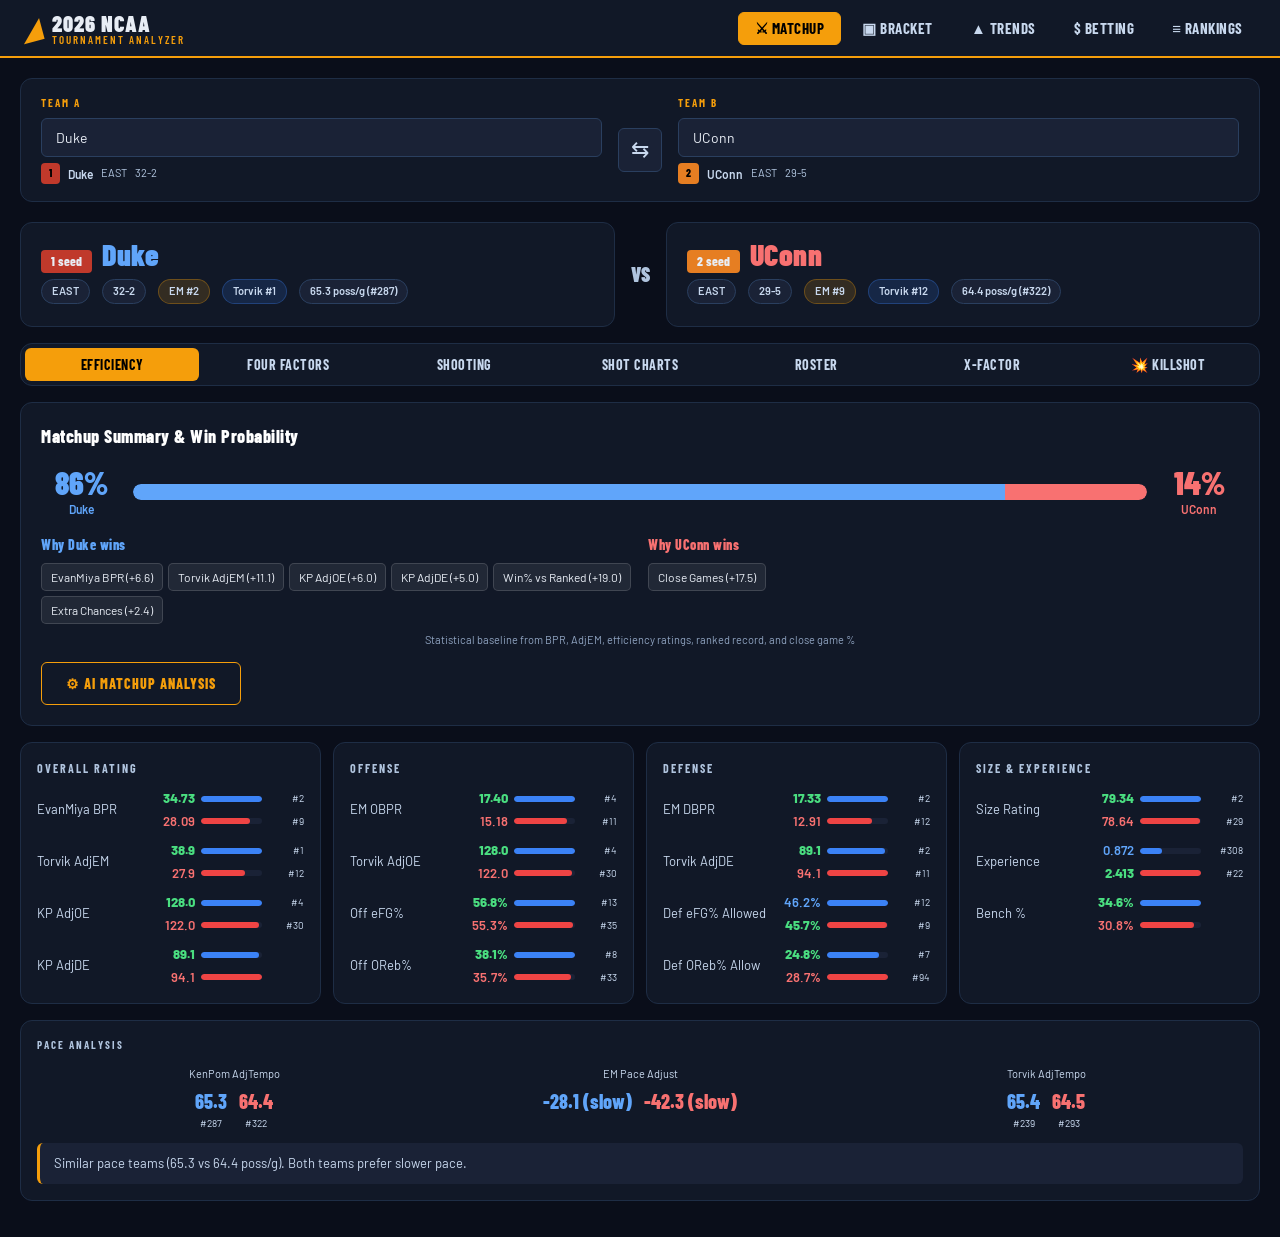
==== ncaa2026.html @ edd909cd "Add files via upload" ====
<!DOCTYPE html>
<html lang="en">
<head>
<meta charset="UTF-8">
<meta name="viewport" content="width=device-width, initial-scale=1.0">
<title>2026 NCAA Tournament Analyzer</title>
<link rel="preconnect" href="https://fonts.googleapis.com">
<link rel="preconnect" href="https://fonts.gstatic.com" crossorigin>
<link href="https://fonts.googleapis.com/css2?family=Barlow+Condensed:wght@400;600;700;800;900&family=Barlow:wght@400;500;600&display=swap" rel="stylesheet">
<style>
/* ============================================================
   2026 NCAA Tournament Analyzer — Styles
   Aesthetic: Sports editorial, dark/navy base, sharp accents
   ============================================================ */

:root {
  --bg:          #0a0e1a;
  --bg2:         #111827;
  --bg3:         #1a2236;
  --border:      #1e2d45;
  --border2:     #2a3f5f;
  --text:        #e8edf5;
  --text1:       #e8edf5;
  --text2:       #c8d8ee;
  --text3:       #b0c4de;
  --accent:      #f59e0b;
  --accent2:     #3b82f6;
  --red:         #ef4444;
  --green:       #22c55e;
  --orange:      #f97316;

  --seed-1: #c0392b; --seed-2: #e67e22; --seed-3: #2980b9;
  --seed-4: #8e44ad; --seed-5: #27ae60; --seed-6: #16a085;
  --seed-7: #d35400; --seed-8: #2c3e50; --seed-9: #7f8c8d;
  --seed-low: #34495e;

  --font-display: 'Barlow Condensed', sans-serif;
  --font-body:    'Barlow', sans-serif;

  --radius: 6px;
  --radius-lg: 12px;
}

*, *::before, *::after { box-sizing: border-box; margin: 0; padding: 0; }

html { scroll-behavior: smooth; }

body {
  background: var(--bg);
  color: var(--text);
  font-family: var(--font-body);
  font-size: 15px;
  min-height: 100vh;
  line-height: 1.5;
}

/* ── HEADER ─────────────────────────────────────────────── */
#site-header {
  background: var(--bg2);
  border-bottom: 2px solid var(--accent);
  position: sticky; top: 0; z-index: 100;
}
.header-inner {
  max-width: 1400px; margin: 0 auto;
  padding: 0 20px;
  display: flex; align-items: center; justify-content: space-between;
  height: 56px;
}
.logo-block { display: flex; align-items: center; gap: 10px; }
.logo-bracket {
  font-size: 28px; color: var(--accent);
  transform: rotate(-15deg); display: inline-block;
}
.logo-title {
  font-family: var(--font-display);
  font-size: 22px; font-weight: 900;
  color: var(--text); letter-spacing: 1px;
  line-height: 1;
}
.logo-sub {
  font-family: var(--font-display);
  font-size: 11px; font-weight: 600;
  color: var(--accent); letter-spacing: 2px;
  text-transform: uppercase; line-height: 1;
}
.main-nav { display: flex; gap: 4px; }
.nav-btn {
  font-family: var(--font-display);
  font-size: 15px; font-weight: 700;
  letter-spacing: 0.5px; text-transform: uppercase;
  padding: 6px 16px; border-radius: var(--radius);
  border: 1px solid transparent;
  background: transparent; color: var(--text2);
  cursor: pointer; transition: all .15s;
}
.nav-btn:hover { color: var(--text); background: var(--bg3); }
.nav-btn.active {
  background: var(--accent); color: #000;
  border-color: var(--accent);
}

/* ── VIEWS ───────────────────────────────────────────────── */
.view { display: none; max-width: 1400px; margin: 0 auto; padding: 20px; }
.view.active { display: block; }

/* ── TEAM SELECTOR BAR ──────────────────────────────────── */
.team-selector-bar {
  display: flex; align-items: center; gap: 16px;
  background: var(--bg2); border: 1px solid var(--border);
  border-radius: var(--radius-lg); padding: 16px 20px;
  margin-bottom: 20px;
}
.selector-group { flex: 1; position: relative; }
.selector-group label {
  font-family: var(--font-display);
  font-size: 11px; font-weight: 700;
  letter-spacing: 2px; color: var(--accent);
  display: block; margin-bottom: 6px;
}
.selector-inner { position: relative; }
.selector-inner input {
  width: 100%; padding: 10px 14px;
  background: var(--bg3); border: 1px solid var(--border2);
  border-radius: var(--radius); color: var(--text);
  font-family: var(--font-body); font-size: 14px;
  outline: none; transition: border-color .15s;
}
.selector-inner input:focus { border-color: var(--accent2); }
.dropdown {
  position: absolute; top: calc(100% + 4px); left: 0; right: 0;
  background: var(--bg2); border: 1px solid var(--border2);
  border-radius: var(--radius); z-index: 200;
  max-height: 280px; overflow-y: auto;
  box-shadow: 0 8px 24px rgba(0,0,0,.6);
}
.dropdown.hidden { display: none; }
.dropdown-item {
  padding: 10px 14px; cursor: pointer;
  display: flex; align-items: center; gap: 10px;
  border-bottom: 1px solid var(--border);
  transition: background .1s;
}
.dropdown-item:last-child { border-bottom: none; }
.dropdown-item:hover { background: var(--bg3); }
.dropdown-item .di-seed {
  font-family: var(--font-display);
  font-size: 11px; font-weight: 800;
  width: 22px; height: 22px; border-radius: 4px;
  display: flex; align-items: center; justify-content: center;
  background: var(--bg3); color: var(--accent); flex-shrink: 0;
}
.dropdown-item .di-name { font-weight: 600; flex: 1; font-size: 14px; }
.dropdown-item .di-region { font-size: 12px; color: var(--text3); }

#swap-btn {
  font-size: 22px; padding: 8px 12px;
  background: var(--bg3); border: 1px solid var(--border2);
  border-radius: var(--radius); color: var(--text2);
  cursor: pointer; transition: all .15s; flex-shrink: 0;
  margin-top: 20px;
}
#swap-btn:hover { color: var(--accent); border-color: var(--accent); }

.team-pill {
  margin-top: 6px; min-height: 22px;
  font-size: 12px; color: var(--text2);
}
.team-pill.set {
  display: flex; align-items: center; gap: 8px;
}
.pill-seed {
  font-family: var(--font-display);
  font-size: 11px; font-weight: 800;
  padding: 2px 8px; border-radius: 4px;
  background: var(--accent); color: #000;
}
.pill-name { font-weight: 600; }
.pill-region { color: var(--text3); font-size: 11px; }
.pill-record { color: var(--text3); font-size: 11px; }

/* ── PLACEHOLDER ─────────────────────────────────────────── */
.matchup-placeholder {
  text-align: center; padding: 80px 20px;
}
.placeholder-icon {
  font-size: 64px; color: var(--border2);
  margin-bottom: 16px;
}
.matchup-placeholder h2 {
  font-family: var(--font-display);
  font-size: 28px; font-weight: 800;
  margin-bottom: 8px; color: var(--text2);
}
.matchup-placeholder p { color: var(--text3); margin-bottom: 24px; }
.quick-matchups { display: flex; gap: 8px; flex-wrap: wrap; justify-content: center; align-items: center; }
.qm-label { font-size: 12px; color: var(--text3); }
.quick-btn {
  font-family: var(--font-display);
  font-size: 13px; font-weight: 700;
  padding: 8px 14px; border-radius: var(--radius);
  border: 1px solid var(--border2);
  background: var(--bg2); color: var(--text2);
  cursor: pointer; transition: all .15s;
  letter-spacing: 0.3px;
}
.quick-btn:hover { border-color: var(--accent); color: var(--accent); }

/* ── TEAM HEADER CARDS ──────────────────────────────────── */
.team-headers {
  display: flex; align-items: center; gap: 16px;
  margin-bottom: 16px;
}
.team-header-card {
  flex: 1; background: var(--bg2);
  border: 1px solid var(--border);
  border-radius: var(--radius-lg); padding: 16px 20px;
}
.th-seed-name {
  display: flex; align-items: baseline; gap: 10px;
  margin-bottom: 6px;
}
.th-seed {
  font-family: var(--font-display);
  font-size: 13px; font-weight: 800;
  padding: 2px 10px; border-radius: 4px;
}
.th-name {
  font-family: var(--font-display);
  font-size: 30px; font-weight: 900;
  letter-spacing: 0.5px; line-height: 1;
}
.th-meta {
  display: flex; gap: 12px; flex-wrap: wrap;
}
.th-badge {
  font-size: 11px; font-weight: 600;
  padding: 3px 10px; border-radius: 20px;
  background: var(--bg3); color: var(--text2);
  border: 1px solid var(--border2);
}
.th-badge.gold { background: rgba(245,158,11,.15); color: var(--accent); border-color: rgba(245,158,11,.3); }
.th-badge.blue { background: rgba(59,130,246,.15); color: #60a5fa; border-color: rgba(59,130,246,.3); }

.vs-divider {
  font-family: var(--font-display);
  font-size: 20px; font-weight: 900;
  color: var(--text3); flex-shrink: 0;
}

/* ── TABS ────────────────────────────────────────────────── */
.tab-nav {
  display: flex; gap: 2px;
  background: var(--bg2); border: 1px solid var(--border);
  border-radius: var(--radius-lg); padding: 4px;
  margin-bottom: 16px; flex-wrap: wrap;
}
.tab-btn {
  font-family: var(--font-display);
  font-size: 14px; font-weight: 700;
  letter-spacing: 0.5px; text-transform: uppercase;
  padding: 8px 16px; border-radius: var(--radius);
  border: none; background: transparent; color: var(--text2);
  cursor: pointer; transition: all .15s; flex: 1;
}
.tab-btn:hover { color: var(--text); }
.tab-btn.active { background: var(--accent); color: #000; }
.tab-panel { display: none; }
.tab-panel.active { display: block; }

/* ── STATS GRID ──────────────────────────────────────────── */
.stats-grid {
  display: grid;
  grid-template-columns: repeat(auto-fit, minmax(280px, 1fr));
  gap: 12px; margin-bottom: 16px;
}
.stat-card {
  background: var(--bg2); border: 1px solid var(--border);
  border-radius: var(--radius-lg); padding: 16px;
}
.stat-card-title {
  font-family: var(--font-display);
  font-size: 11px; font-weight: 700;
  letter-spacing: 2px; text-transform: uppercase;
  color: var(--text3); margin-bottom: 12px;
}
.stat-row {
  display: flex; align-items: center; gap: 8px;
  margin-bottom: 10px;
}
.stat-row:last-child { margin-bottom: 0; }
.stat-label { font-size: 13px; color: var(--text2); width: 110px; flex-shrink: 0; }
.stat-bars { flex: 1; display: flex; flex-direction: column; gap: 3px; }
.bar-wrap { display: flex; align-items: center; gap: 6px; }
.bar-val { font-size: 13px; font-weight: 600; width: 40px; text-align: right; }
.bar-val.a { color: #60a5fa; }
.bar-val.b { color: #f87171; }
.bar-track {
  flex: 1; height: 6px; background: var(--bg3);
  border-radius: 3px; overflow: hidden;
}
.bar-fill {
  height: 100%; border-radius: 3px;
  transition: width .4s ease;
}
.bar-fill.a { background: #3b82f6; }
.bar-fill.b { background: #ef4444; }
.rank-badge {
  font-size: 10px; color: var(--text3);
  width: 36px; text-align: right; flex-shrink: 0;
}

/* ── PACE SECTION ────────────────────────────────────────── */
.pace-section {
  background: var(--bg2); border: 1px solid var(--border);
  border-radius: var(--radius-lg); padding: 16px;
  margin-bottom: 16px;
}
.pace-title {
  font-family: var(--font-display);
  font-size: 11px; font-weight: 700;
  letter-spacing: 2px; text-transform: uppercase;
  color: var(--text3); margin-bottom: 12px;
}
.pace-grid { display: grid; grid-template-columns: 1fr 1fr 1fr; gap: 12px; }
.pace-item { text-align: center; }
.pace-item-label { font-size: 11px; color: var(--text3); margin-bottom: 4px; }
.pace-item-vals { display: flex; justify-content: center; gap: 12px; }
.pace-val {
  font-family: var(--font-display);
  font-size: 20px; font-weight: 800;
}
.pace-val.a { color: #60a5fa; }
.pace-val.b { color: #f87171; }
.pace-rank { font-size: 10px; color: var(--text3); }
.pace-insight {
  margin-top: 12px; padding: 10px 14px;
  background: var(--bg3); border-radius: var(--radius);
  font-size: 13px; color: var(--text2); line-height: 1.6;
  border-left: 3px solid var(--accent);
}

/* ── FOUR FACTORS ────────────────────────────────────────── */
.ff-section { margin-bottom: 16px; }
.ff-header {
  display: grid; grid-template-columns: 140px 1fr 1fr;
  gap: 8px; padding: 8px 0;
  border-bottom: 1px solid var(--border);
  margin-bottom: 8px;
}
.ff-header span {
  font-family: var(--font-display);
  font-size: 11px; font-weight: 700;
  letter-spacing: 1px; text-transform: uppercase;
  color: var(--text3);
}
.ff-row {
  display: grid; grid-template-columns: 140px 1fr 1fr;
  gap: 8px; padding: 10px 0;
  border-bottom: 1px solid var(--border);
  align-items: center;
}
.ff-row:last-child { border-bottom: none; }
.ff-row-label { font-size: 13px; color: var(--text2); font-weight: 500; }
.ff-cell { display: flex; align-items: center; gap: 8px; }
.ff-val {
  font-family: var(--font-display);
  font-size: 20px; font-weight: 800;
  width: 52px;
}
.ff-val.a { color: #60a5fa; }
.ff-val.b { color: #f87171; }
.ff-bar-track {
  flex: 1; height: 8px; background: var(--bg3);
  border-radius: 4px; overflow: hidden;
}
.ff-bar-fill { height: 100%; border-radius: 4px; }
.ff-bar-fill.a { background: #3b82f6; }
.ff-bar-fill.b { background: #ef4444; }
.ff-rank { font-size: 11px; color: var(--text3); width: 36px; }
.ff-edge { font-size: 11px; font-weight: 700; width: 50px; text-align: right; }
.ff-edge.win { color: var(--green); }
.ff-edge.loss { color: var(--red); }
.ff-edge.even { color: var(--text3); }
.ff-section-head {
  font-family: var(--font-display);
  font-size: 12px; font-weight: 800;
  letter-spacing: 2px; text-transform: uppercase;
  color: var(--accent); margin: 16px 0 8px;
  padding-bottom: 4px; border-bottom: 1px solid var(--border);
}

/* ── SHOOTING ────────────────────────────────────────────── */
.shooting-grid {
  display: grid; grid-template-columns: 1fr 1fr;
  gap: 12px; margin-bottom: 16px;
}
.shooting-card {
  background: var(--bg2); border: 1px solid var(--border);
  border-radius: var(--radius-lg); padding: 16px;
}
.shooting-card-title {
  font-family: var(--font-display);
  font-size: 11px; font-weight: 700;
  letter-spacing: 2px; color: var(--text3);
  margin-bottom: 12px;
}
.pt-dist {
  display: flex; height: 32px; border-radius: 4px;
  overflow: hidden; margin-top: 12px; gap: 2px;
}
.pt-seg {
  display: flex; align-items: center; justify-content: center;
  font-size: 11px; font-weight: 700; color: #000;
  transition: flex .4s ease;
}

/* ── SHOT COURTS ─────────────────────────────────────────── */
.court-row {
  display: flex; gap: 24px; justify-content: center;
  flex-wrap: wrap;
}
.court-container {
  display: flex; flex-direction: column; align-items: center; gap: 8px;
}
.court-label {
  font-family: var(--font-display);
  font-size: 14px; font-weight: 800;
  letter-spacing: 1px;
}
.court-efg {
  font-size: 11px; color: var(--text2);
}
svg.court { display: block; }

/* ── ZONE MATCHUP ────────────────────────────────────────── */
.matchup-toggle {
  display: flex; gap: 4px; margin-bottom: 16px;
}
.mt-btn {
  font-family: var(--font-display);
  font-size: 13px; font-weight: 700;
  padding: 8px 16px; border-radius: var(--radius);
  border: 1px solid var(--border2);
  background: transparent; color: var(--text2);
  cursor: pointer; transition: all .15s;
}
.mt-btn.active { background: var(--accent); color: #000; border-color: var(--accent); }

#zone-matchup-court { margin-bottom: 16px; }
.zm-row { display: flex; justify-content: center; }

#zone-matchup-table {
  background: var(--bg2); border: 1px solid var(--border);
  border-radius: var(--radius-lg); overflow: hidden;
  margin-bottom: 12px;
}
.zm-table { width: 100%; border-collapse: collapse; font-size: 12px; }
.zm-table th {
  font-family: var(--font-display);
  font-size: 10px; font-weight: 700;
  letter-spacing: 1px; text-transform: uppercase;
  color: var(--text3); padding: 10px 12px;
  text-align: left; border-bottom: 1px solid var(--border);
  background: var(--bg3);
}
.zm-table td {
  padding: 9px 12px; border-bottom: 1px solid var(--border);
  vertical-align: middle;
}
.zm-table tr:last-child td { border-bottom: none; }
.zm-chip {
  display: inline-block; font-size: 10px; font-weight: 700;
  padding: 2px 8px; border-radius: 10px;
}
.zm-chip.off { background: rgba(239,68,68,.2); color: #fca5a5; }
.zm-chip.def { background: rgba(59,130,246,.2); color: #93c5fd; }
.zm-chip.even { background: var(--bg3); color: var(--text3); }

#zone-insight {
  background: var(--bg2); border: 1px solid var(--border);
  border-left: 3px solid var(--accent);
  border-radius: var(--radius-lg); padding: 14px 16px;
  font-size: 14px; line-height: 1.7; color: var(--text2);
}
#zone-insight strong { color: var(--text); }

/* ── ROSTER ──────────────────────────────────────────────── */
.roster-grid {
  display: grid; grid-template-columns: 1fr 1fr; gap: 16px;
}
.roster-card {
  background: var(--bg2); border: 1px solid var(--border);
  border-radius: var(--radius-lg); padding: 16px;
}
.roster-card-title {
  font-family: var(--font-display);
  font-size: 12px; font-weight: 800;
  letter-spacing: 2px; text-transform: uppercase;
  color: var(--accent); margin-bottom: 12px;
}
.player-row {
  display: flex; align-items: center; gap: 10px;
  padding: 8px 0; border-bottom: 1px solid var(--border);
}
.player-row:last-child { border-bottom: none; }
.player-rank {
  font-family: var(--font-display);
  font-size: 13px; font-weight: 800;
  color: var(--text3); width: 20px; flex-shrink: 0;
}
.player-name { flex: 1; font-size: 14px; font-weight: 600; }
.player-bpr {
  font-family: var(--font-display);
  font-size: 15px; font-weight: 800;
  color: var(--accent);
}
.player-splits { font-size: 12px; color: var(--text3); }
.size-row {
  display: flex; justify-content: space-between;
  align-items: center; padding: 8px 0;
  border-bottom: 1px solid var(--border);
  font-size: 13px;
}
.size-row:last-child { border-bottom: none; }
.size-label { color: var(--text2); }
.size-vals { display: flex; gap: 20px; }
.size-val { font-weight: 600; }
.size-val.a { color: #60a5fa; }
.size-val.b { color: #f87171; }

/* ── BETTING ─────────────────────────────────────────────── */
.betting-grid {
  display: grid; grid-template-columns: 1fr 1fr; gap: 16px;
  margin-bottom: 16px;
}
.bet-card {
  background: var(--bg2); border: 1px solid var(--border);
  border-radius: var(--radius-lg); padding: 16px;
}
.bet-card-title {
  font-family: var(--font-display);
  font-size: 11px; font-weight: 700;
  letter-spacing: 2px; color: var(--text3);
  margin-bottom: 12px;
}
.bet-record {
  font-family: var(--font-display);
  font-size: 28px; font-weight: 900; margin-bottom: 4px;
}
.bet-record.a { color: #60a5fa; }
.bet-record.b { color: #f87171; }
.bet-pct { font-size: 13px; color: var(--text2); }
.bet-pm {
  font-family: var(--font-display);
  font-size: 20px; font-weight: 800;
}
.bet-pm.pos { color: var(--green); }
.bet-pm.neg { color: var(--red); }

/* ── AI BAR ──────────────────────────────────────────────── */
.ai-bar { margin-top: 16px; }
.ai-btn {
  font-family: var(--font-display);
  font-size: 14px; font-weight: 800;
  letter-spacing: 1px; text-transform: uppercase;
  padding: 12px 24px; border-radius: var(--radius);
  border: 1px solid var(--accent);
  background: transparent; color: var(--accent);
  cursor: pointer; transition: all .15s;
}
.ai-btn:hover { background: var(--accent); color: #000; }
.ai-btn:disabled { opacity: .5; cursor: not-allowed; }
.ai-output {
  margin-top: 12px;
  background: var(--bg2); border: 1px solid var(--border);
  border-left: 3px solid var(--accent2);
  border-radius: var(--radius-lg);
  padding: 16px; font-size: 14px; line-height: 1.8;
  color: var(--text2); white-space: pre-wrap;
}
.ai-output.hidden { display: none; }
.ai-loading { color: var(--text3); font-style: italic; }

/* ── BRACKET VIEW ────────────────────────────────────────── */
.bracket-header {
  margin-bottom: 20px;
}
.bracket-header h2 {
  font-family: var(--font-display);
  font-size: 28px; font-weight: 900; margin-bottom: 4px;
}
.bracket-header p { color: var(--text3); }

.bracket-regions {
  display: grid; grid-template-columns: 1fr 1fr;
  gap: 20px;
}
.bracket-region {
  background: var(--bg2); border: 1px solid var(--border);
  border-radius: var(--radius-lg); overflow: hidden;
}
.region-header {
  padding: 12px 16px;
  font-family: var(--font-display);
  font-size: 16px; font-weight: 900;
  letter-spacing: 2px; text-transform: uppercase;
}
.region-header.EAST  { background: rgba(59,130,246,.2);  color: #60a5fa; }
.region-header.WEST  { background: rgba(245,158,11,.2);  color: var(--accent); }
.region-header.SOUTH { background: rgba(34,197,94,.2);   color: #4ade80; }
.region-header.MIDWEST { background: rgba(239,68,68,.2); color: #fca5a5; }

.bracket-matchup {
  display: flex; align-items: stretch;
  border-bottom: 1px solid var(--border);
}
.bracket-matchup:last-child { border-bottom: none; }
.bracket-team {
  flex: 1; display: flex; align-items: center; gap: 10px;
  padding: 10px 16px; cursor: pointer;
  transition: background .1s;
}
.bracket-team:first-child { border-right: 1px solid var(--border); }
.bracket-team:hover { background: var(--bg3); }
.bt-seed {
  font-family: var(--font-display);
  font-size: 12px; font-weight: 800;
  width: 24px; height: 24px; border-radius: 4px;
  display: flex; align-items: center; justify-content: center;
  flex-shrink: 0; color: #fff;
}
.bt-name { font-size: 13px; font-weight: 600; flex: 1; }
.bt-record { font-size: 11px; color: var(--text3); }
.bt-rank {
  font-size: 10px; color: var(--text3);
  background: var(--bg3); padding: 2px 6px;
  border-radius: 3px;
}
.bracket-vs {
  padding: 10px 8px;
  font-family: var(--font-display);
  font-size: 11px; font-weight: 700;
  color: var(--text3); display: flex; align-items: center;
}

/* ── STANDINGS ───────────────────────────────────────────── */
.standings-header {
  display: flex; align-items: center; justify-content: space-between;
  margin-bottom: 16px; flex-wrap: wrap; gap: 12px;
}
.standings-header h2 {
  font-family: var(--font-display);
  font-size: 28px; font-weight: 900;
}
.sort-controls {
  display: flex; align-items: center; gap: 10px;
}
.sort-controls label { font-size: 12px; color: var(--text3); }
.sort-controls select {
  background: var(--bg2); border: 1px solid var(--border2);
  color: var(--text); border-radius: var(--radius);
  padding: 7px 12px; font-size: 13px;
  font-family: var(--font-body); cursor: pointer; outline: none;
}
.standings-table-wrap {
  background: var(--bg2); border: 1px solid var(--border);
  border-radius: var(--radius-lg); overflow: hidden;
}
.stnds-table { width: 100%; border-collapse: collapse; font-size: 12px; }
.stnds-table th {
  font-family: var(--font-display);
  font-size: 10px; font-weight: 700;
  letter-spacing: 1px; text-transform: uppercase;
  color: var(--text3); padding: 10px 12px;
  text-align: left; border-bottom: 1px solid var(--border);
  background: var(--bg3); white-space: nowrap;
}
.stnds-table td {
  padding: 10px 12px; border-bottom: 1px solid var(--border);
  vertical-align: middle;
}
.stnds-table tr:last-child td { border-bottom: none; }
.stnds-table tr:hover td { background: var(--bg3); }
.stnds-team-cell {
  display: flex; align-items: center; gap: 8px; cursor: pointer;
}
.stnds-team-cell:hover .stnds-name { color: var(--accent); }
.stnds-rank-num {
  font-family: var(--font-display);
  font-size: 13px; font-weight: 800; color: var(--text3);
  width: 28px;
}
.stnds-seed {
  font-family: var(--font-display);
  font-size: 10px; font-weight: 800;
  padding: 2px 6px; border-radius: 3px;
  flex-shrink: 0;
}
.stnds-name { font-weight: 600; font-size: 14px; }
.stnds-region { font-size: 11px; color: var(--text3); }
.stat-val { font-weight: 600; }
.stat-rank-sm { font-size: 10px; color: var(--text3); }

/* ── UTILITY ─────────────────────────────────────────────── */
.hidden { display: none !important; }
.text-green { color: var(--green); }
.text-red { color: var(--red); }
.text-accent { color: var(--accent); }

/* seed colors */
.seed-bg-1 { background: var(--seed-1); }
.seed-bg-2 { background: var(--seed-2); }
.seed-bg-3 { background: var(--seed-3); }
.seed-bg-4 { background: var(--seed-4); }
.seed-bg-5 { background: var(--seed-5); }
.seed-bg-6 { background: var(--seed-6); }
.seed-bg-7 { background: var(--seed-7); }
.seed-bg-8 { background: var(--seed-8); }
.seed-bg-9  { background: var(--seed-low); }
.seed-bg-10 { background: var(--seed-low); }
.seed-bg-11 { background: var(--seed-low); }
.seed-bg-12 { background: var(--seed-low); }
.seed-bg-13 { background: var(--seed-low); }
.seed-bg-14 { background: var(--seed-low); }
.seed-bg-15 { background: var(--seed-low); }
.seed-bg-16 { background: var(--seed-low); }

.chart-sub-tabs {
  display: flex; gap: 4px;
  background: var(--bg2); border: 1px solid var(--border);
  border-radius: var(--radius-lg); padding: 4px;
  margin-bottom: 16px; width: fit-content;
}
.sub-tab-btn {
  font-family: var(--font-display);
  font-size: 13px; font-weight: 700;
  letter-spacing: 0.5px; text-transform: uppercase;
  padding: 7px 16px; border-radius: var(--radius);
  border: none; background: transparent; color: var(--text2);
  cursor: pointer; transition: all .15s;
}
.sub-tab-btn.active { background: var(--bg3); color: var(--text); }
.sub-tab-panel { display: none; }
.sub-tab-panel.active { display: block; }

/* Scrollbar */
::-webkit-scrollbar { width: 6px; height: 6px; }
::-webkit-scrollbar-track { background: var(--bg); }
::-webkit-scrollbar-thumb { background: var(--border2); border-radius: 3px; }
::-webkit-scrollbar-thumb:hover { background: var(--text3); }

/* Responsive */

/* ── SHOOTING TAB ────────────────────────────────────────── */
.shooting-card {
  background: var(--bg2); border: 1px solid var(--border);
  border-radius: var(--radius-lg); padding: 14px 16px; margin-bottom: 12px;
}
.shooting-hdr {
  display: grid; grid-template-columns: 1fr auto 1fr;
  align-items: center; margin-bottom: 10px; padding-bottom: 8px;
  border-bottom: 1px solid var(--border); font-size: 14px;
}
.shooting-hdr > span:last-child { text-align: right; }
.shooting-hdr-title {
  font-family: var(--font-display); font-size: 14px; font-weight: 800;
  letter-spacing: 0.5px; text-align: center; color: var(--text);
}
.shooting-row {
  display: grid; grid-template-columns: 1fr 120px 1fr;
  align-items: center; padding: 6px 0;
  border-bottom: 1px solid rgba(255,255,255,0.04); font-size: 14px;
}
.shooting-row:last-child { border-bottom: none; }
.sr-val {
  font-family: var(--font-display); font-size: 16px; font-weight: 700;
  color: var(--text);
}
.sr-val.a { text-align: left; }
.sr-val.b { text-align: right; }
.sr-label {
  text-align: center; font-size: 11px; color: var(--text3);
  text-transform: uppercase; letter-spacing: 0.6px; font-weight: 600;
}

@media (max-width: 768px) {
  .bracket-regions { grid-template-columns: 1fr; }
  .shooting-grid { grid-template-columns: 1fr; }
  .roster-grid { grid-template-columns: 1fr; }
  .betting-grid { grid-template-columns: 1fr; }
  .team-selector-bar { flex-direction: column; }
  #swap-btn { margin-top: 0; align-self: center; }
  .pace-grid { grid-template-columns: 1fr 1fr; }
  .team-headers { flex-direction: column; }
  .vs-divider { text-align: center; }
}

/* ── X-FACTOR CARDS ──────────────────────────────────────── */
.xf-card {
  background: var(--bg2); border: 1px solid var(--border);
  border-radius: var(--radius-lg); padding: 16px;
  margin-bottom: 12px;
}

/* ── TRENDS VIEW ─────────────────────────────────────────── */
.trends-header { margin-bottom: 20px; }
.trends-header h2 { font-family: var(--font-display); font-size: 28px; font-weight: 900; margin-bottom: 4px; }
.trends-header p { color: var(--text3); }

.trend-card {
  border: 1px solid; border-radius: var(--radius-lg);
  padding: 16px 20px; margin-bottom: 16px;
}
.trend-card-header {
  display: flex; align-items: flex-start; gap: 12px;
  margin-bottom: 14px;
}
.trend-icon { font-size: 24px; flex-shrink: 0; margin-top: 2px; }
.trend-label {
  font-family: var(--font-display); font-size: 18px; font-weight: 800;
  letter-spacing: 0.5px; line-height: 1.1; margin-bottom: 4px;
}
.trend-note { font-size: 12px; color: var(--text3); line-height: 1.5; flex: 1; }
.trend-count {
  font-family: var(--font-display); font-size: 28px; font-weight: 900;
  flex-shrink: 0; opacity: 0.8;
}
.trend-teams-grid {
  display: flex; flex-wrap: wrap; gap: 6px;
}
.trend-team-pill {
  display: flex; align-items: center; gap: 6px;
  background: rgba(255,255,255,0.05); border: 1px solid rgba(255,255,255,0.1);
  border-radius: 6px; padding: 5px 10px;
  cursor: pointer; transition: all .15s; font-size: 12px;
}
.trend-team-pill:hover { background: rgba(255,255,255,0.1); border-color: rgba(255,255,255,0.25); }
.trend-seed {
  font-family: var(--font-display); font-size: 10px; font-weight: 800;
  width: 20px; height: 20px; border-radius: 3px;
  display: flex; align-items: center; justify-content: center; flex-shrink: 0;
}
.trend-team-name { font-weight: 600; }
.trend-match-note { font-size: 10px; color: var(--text3); }

/* ── BETTING PAGE ────────────────────────────────────────── */
.betting-page-header { margin-bottom: 20px; }
.betting-page-header h2 { font-family: var(--font-display); font-size: 28px; font-weight: 900; margin-bottom: 4px; }
.betting-page-header p { color: var(--text3); }

.bet-grid-2 {
  display: grid; grid-template-columns: 1fr 1fr; gap: 16px; margin-bottom: 16px;
}
.bet-section-card {
  background: var(--bg2); border: 1px solid var(--border);
  border-radius: var(--radius-lg); padding: 16px; overflow: hidden;
}
.bet-section-title {
  font-family: var(--font-display); font-size: 14px; font-weight: 800;
  letter-spacing: 0.5px; margin-bottom: 10px; display: flex; align-items: center; gap: 8px; flex-wrap: wrap;
}
.bet-section-icon { font-size: 16px; }
.bet-section-sub { font-size: 11px; color: var(--text3); font-family: var(--font-body); font-weight: 400; width: 100%; margin-top: 2px; }
.bet-col-headers {
  display: grid; grid-template-columns: 22px 1fr 60px 80px 44px 50px;
  gap: 6px; padding: 4px 0; border-bottom: 1px solid var(--border);
  font-size: 10px; color: var(--text3); font-weight: 600; letter-spacing: 0.5px; text-transform: uppercase;
  margin-bottom: 4px;
}
.bet-row {
  display: grid; grid-template-columns: 22px 1fr 60px 80px 44px 50px;
  gap: 6px; padding: 6px 0; border-bottom: 1px solid var(--border);
  align-items: center; cursor: pointer; transition: background .1s; border-radius: 4px;
}
.bet-row:last-child { border-bottom: none; }
.bet-row:hover { background: var(--bg3); }
.bet-row-seed {
  font-family: var(--font-display); font-size: 10px; font-weight: 800;
  width: 22px; height: 22px; border-radius: 3px;
  display: flex; align-items: center; justify-content: center; flex-shrink: 0;
}
.bet-row-name { font-size: 13px; font-weight: 600; }
.bet-row-record { font-size: 12px; color: var(--text2); }
.bet-row-val { font-family: var(--font-display); font-size: 14px; font-weight: 800; }
.bet-bar-wrap { }
.bet-bar-track { height: 5px; background: var(--bg3); border-radius: 3px; overflow: hidden; }
.bet-bar-fill { height: 100%; border-radius: 3px; transition: width .3s; }
.bet-row-pm { font-family: var(--font-display); font-size: 13px; font-weight: 700; }
.bet-row-region { font-size: 10px; color: var(--text3); }

.bet-pace-guide {
  background: var(--bg2); border: 1px solid var(--border);
  border-radius: var(--radius-lg); padding: 16px; margin-bottom: 12px;
}
.pace-guide-grid { display: grid; grid-template-columns: 1fr 1fr; gap: 16px; margin-top: 12px; }
.pace-box {
  background: var(--bg3); border: 1px solid var(--border);
  border-radius: var(--radius); padding: 12px;
}
.pace-box-label { font-size: 12px; font-weight: 700; margin-bottom: 8px; }
.pace-pills { display: flex; flex-wrap: wrap; gap: 5px; }
.pace-pill {
  display: inline-flex; align-items: center; gap: 5px;
  border: 1px solid; border-radius: 5px; padding: 3px 8px;
  font-size: 11px; font-weight: 600; cursor: pointer;
  background: rgba(255,255,255,0.04); transition: background .1s;
}
.pace-pill:hover { background: rgba(255,255,255,0.1); }

/* ATS vs ranked record inline display */
.ats-ranked-inline {
  display: flex; gap: 20px; padding: 8px 0; border-bottom: 1px solid var(--border);
}
.ats-ri-team { font-size: 12px; font-weight: 600; min-width: 80px; }
.ats-ri-record { font-family: var(--font-display); font-size: 16px; font-weight: 800; }
.ats-ri-cover { font-size: 11px; color: var(--text3); }

@media (max-width: 768px) {
  .bet-grid-2 { grid-template-columns: 1fr; }
  .pace-guide-grid { grid-template-columns: 1fr; }
  .bet-col-headers, .bet-row { grid-template-columns: 22px 1fr 55px 70px 40px; }
  .bet-row-region { display: none; }
}

/* ── TEAM LOGOS ──────────────────────────────────────────── */
.team-logo {
  width: 52px; height: 52px; object-fit: contain;
  border-radius: 6px; flex-shrink: 0;
  background: rgba(255,255,255,0.04);
}
.team-logo-sm {
  width: 28px; height: 28px; object-fit: contain; flex-shrink: 0;
}
.team-logo-lg {
  width: 64px; height: 64px; object-fit: contain; flex-shrink: 0;
}
.th-logo-name {
  display: flex; align-items: center; gap: 12px; margin-bottom: 6px;
}
/* Selector pill with logo */
.pill-logo { width: 22px; height: 22px; object-fit: contain; }
/* Court label sizes bumped up */
.court-label { font-size: 16px !important; }
/* Trend team pills slightly larger */
.trend-team-name { font-size: 13px; }
/* Stats card title */
.stat-card-title { font-size: 12px; }
/* Bracket team name */
.bt-name { font-size: 14px !important; }
/* Shot chart sub-tab */
.sub-tab-btn { font-size: 14px !important; }

/* ── BETTING MATCHUP VIEW ─────────────────────────────── */
.bet-team-card {
  border: 1px solid; border-radius: var(--radius-lg);
  padding: 16px;
}
.bet-kv-grid {
  display: grid; grid-template-columns: repeat(3, 1fr); gap: 8px;
}
.bet-kv {
  background: var(--bg3); border-radius: var(--radius);
  padding: 8px 10px; text-align: center;
}
.bet-kv-label {
  font-size: 10px; text-transform: uppercase; letter-spacing: 0.7px;
  color: var(--text3); margin-bottom: 3px; font-weight: 600;
}
.bet-kv-val {
  font-family: var(--font-display); font-size: 18px; font-weight: 800; line-height: 1;
}
.bet-comp-card {
  background: var(--bg2); border: 1px solid var(--border);
  border-radius: var(--radius-lg); padding: 16px;
}
.bet-comp-header {
  display: flex; align-items: center; justify-content: space-between;
  margin-bottom: 10px; padding-bottom: 8px;
  border-bottom: 1px solid var(--border);
}
.bet-comp-team {
  display: flex; align-items: center; gap: 7px;
}
.bet-comp-team.b { flex-direction: row-reverse; }
.bet-comp-row {
  display: grid; grid-template-columns: 1fr 140px 1fr;
  gap: 8px; align-items: center; padding: 6px 0;
  border-bottom: 1px solid rgba(255,255,255,0.04);
  font-size: 14px;
}
.bet-comp-row:last-child { border-bottom: none; }
.bet-comp-label {
  font-size: 11px; color: var(--text3); text-align: center;
  text-transform: uppercase; letter-spacing: 0.6px; font-weight: 600;
}
.bet-comp-val {
  font-family: var(--font-display); font-size: 16px; font-weight: 700;
  color: var(--text1);
}
.bet-comp-val.a { text-align: left; }
.bet-comp-val.b { text-align: right; }
.bet-rank-badges {
  display: flex; justify-content: space-between; align-items: center;
}

@media (max-width: 768px) {
  .bet-kv-grid { grid-template-columns: repeat(2, 1fr); }
  .bet-comp-row { grid-template-columns: 1fr 110px 1fr; font-size: 13px; }
  .bet-comp-val { font-size: 14px; }
}

/* ── WHITE TEXT FIXES (small / secondary text) ─────────── */
.stat-label, .ff-row-label, .pace-item-label, .pace-rank,
.player-splits, .di-region, .bet-comp-label, .bet-kv-label,
.bet-section-sub, .trend-note, .stnds-region,
.th-meta, .th-badge, .size-label,
.xf-card [style*="color:#556882"], .xf-card [style*="color:#8fa3c0"],
.bet-comp-card [style*="color:#556882"], .bet-comp-card [style*="color:#8fa3c0"] {
  color: #c8d8ee !important;
}
/* Keep very subtle divider text a touch lighter than white */
.bet-comp-label { color: #b0c4de !important; }
/* Rank badges to white */
.rank-badge, .ff-rank { color: #c8d8ee !important; }
/* General small color:var(--text3) override */
:root { --text3: #b0c4de; }

/* ── WIN PROBABILITY SUMMARY ────────────────────────────── */
.win-summary-card {
  background: var(--bg2); border: 1px solid var(--border);
  border-radius: var(--radius-lg); padding: 20px; margin-bottom: 16px;
}
.win-summary-title {
  font-family: var(--font-display); font-size: 18px; font-weight: 800;
  letter-spacing: 0.5px; margin-bottom: 16px; color: #fff;
}
.win-prob-bar-wrap {
  display: flex; align-items: center; gap: 12px; margin-bottom: 16px;
}
.win-prob-team { text-align: center; min-width: 80px; flex-shrink: 0; }
.win-prob-pct {
  font-family: var(--font-display); font-size: 32px; font-weight: 900; line-height: 1;
}
.win-prob-name { font-size: 12px; font-weight: 600; color: #c8d8ee; margin-top: 2px; }
.win-prob-bar-track {
  flex: 1; height: 16px; border-radius: 8px; overflow: hidden;
  display: flex; background: var(--bg3);
}
.win-prob-fill { height: 100%; transition: width 0.5s ease; }
.win-prob-fill.a { border-radius: 8px 0 0 8px; }
.win-prob-fill.b { border-radius: 0 8px 8px 0; }

.win-reasons-grid {
  display: grid; grid-template-columns: 1fr 1fr; gap: 16px;
}
.win-reasons-col { }
.win-reasons-hdr {
  display: flex; align-items: center; gap: 8px;
  font-family: var(--font-display); font-size: 14px; font-weight: 800;
  letter-spacing: 0.5px; margin-bottom: 8px;
}
.win-edges { display: flex; flex-wrap: wrap; gap: 5px; }
.win-edge-pill {
  background: rgba(255,255,255,0.07); border: 1px solid rgba(255,255,255,0.14);
  border-radius: 5px; padding: 4px 9px; font-size: 12px; color: #e8edf5;
}
.win-edge-pill strong { color: #fff; }
.win-edge-pill.muted { color: #8fa3c0; font-style: italic; }

/* ── SHOT CHART INSTRUCTIONS ────────────────────────────── */
.shot-chart-guide {
  background: rgba(30,42,68,0.7); border: 1px solid var(--border);
  border-radius: var(--radius-lg); padding: 14px 18px; margin-bottom: 14px;
}
.scg-title {
  font-family: var(--font-display); font-size: 15px; font-weight: 800;
  color: #fff; margin-bottom: 10px;
}
.scg-body { display: flex; flex-direction: column; gap: 7px; }
.scg-item {
  display: flex; align-items: flex-start; gap: 10px; font-size: 13px; color: #c8d8ee;
}
.scg-icon {
  font-size: 14px; flex-shrink: 0; width: 26px; height: 26px;
  display: flex; align-items: center; justify-content: center;
  border-radius: 5px; background: rgba(255,255,255,0.08);
}
.scg-zones-legend {
  display: flex; flex-wrap: wrap; gap: 6px; margin-top: 6px; padding-top: 8px;
  border-top: 1px solid var(--border);
}
.scg-zone-tag {
  background: rgba(255,255,255,0.06); border: 1px solid rgba(255,255,255,0.12);
  border-radius: 4px; padding: 3px 8px; font-size: 11px; color: #c8d8ee;
}

/* ── BETTING SUB-TABS ─────────────────────────────────── */
.bet-sub-nav {
  display: flex; gap: 8px; margin-bottom: 16px;
}
.bet-sub-btn {
  font-family: var(--font-display); font-size: 15px; font-weight: 700;
  padding: 8px 20px; border-radius: var(--radius); border: 1px solid var(--border);
  background: var(--bg2); color: var(--text2); cursor: pointer; transition: all .15s;
}
.bet-sub-btn.active {
  background: var(--accent); color: #000; border-color: var(--accent);
}
.bet-sub-btn:hover:not(.active) { background: var(--bg3); color: var(--text); }

/* ── QUICK HITS ───────────────────────────────────────── */
.qh-note {
  font-size: 12px; color: #b0c4de; margin-bottom: 16px;
  padding: 8px 14px; background: var(--bg2); border-radius: var(--radius);
  border-left: 3px solid var(--accent2);
}
.qh-grid {
  display: grid; grid-template-columns: 1fr 1fr; gap: 14px;
}
.qh-card {
  background: var(--bg2); border: 1px solid var(--border);
  border-radius: var(--radius-lg); padding: 14px;
}
.qh-card-title {
  display: flex; align-items: flex-start; gap: 10px;
  margin-bottom: 12px; font-size: 18px;
}
.qh-pill-wrap { display: flex; flex-wrap: wrap; gap: 6px; }
.qh-pill {
  display: flex; align-items: center; gap: 6px;
  background: rgba(255,255,255,0.05); border: 1px solid rgba(255,255,255,0.12);
  border-radius: 6px; padding: 5px 9px; cursor: pointer; transition: background .12s;
}
.qh-pill:hover { background: rgba(255,255,255,0.12); }

@media (max-width: 768px) {
  .qh-grid { grid-template-columns: 1fr; }
}

/* ── STNAV PANELS (standings sub-tabs) ──────────────────── */
.stnav-panel { display: none; }
.stnav-panel.active { display: block; }

/* ── SEED ANALYSIS ───────────────────────────────────────── */
.seed-card {
  background: var(--bg2); border: 1px solid var(--border);
  border-radius: var(--radius); padding: 10px 12px;
  cursor: pointer; transition: background .12s;
}
.seed-card:hover { background: var(--bg3); }

</style>
</head>
<body>

<div id="app">
  <!-- HEADER -->
  <header id="site-header">
    <div class="header-inner">
      <div class="logo-block">
        <span class="logo-bracket">&#9698;</span>
        <div>
          <div class="logo-title">2026 NCAA</div>
          <div class="logo-sub">Tournament Analyzer</div>
        </div>
      </div>
      <nav class="main-nav">
        <button class="nav-btn active" data-view="matchup">&#9876; Matchup</button>
        <button class="nav-btn" data-view="bracket">&#9635; Bracket</button>
        <button class="nav-btn" data-view="trends">&#9650; Trends</button>
        <button class="nav-btn" data-view="betting">&#36; Betting</button>
        <button class="nav-btn" data-view="standings">&#8801; Rankings</button>
      </nav>
    </div>
  </header>

  <!-- MATCHUP VIEW -->
  <div id="view-matchup" class="view active">
    <div class="team-selector-bar">
      <div class="selector-group" id="team-a-group">
        <label>TEAM A</label>
        <div class="selector-inner">
          <input type="text" id="search-a" placeholder="Search team..." autocomplete="off">
          <div id="dropdown-a" class="dropdown hidden"></div>
        </div>
        <div id="team-a-pill" class="team-pill"></div>
      </div>
      <button id="swap-btn" title="Swap teams">&#8646;</button>
      <div class="selector-group" id="team-b-group">
        <label>TEAM B</label>
        <div class="selector-inner">
          <input type="text" id="search-b" placeholder="Search team..." autocomplete="off">
          <div id="dropdown-b" class="dropdown hidden"></div>
        </div>
        <div id="team-b-pill" class="team-pill"></div>
      </div>
    </div>

    <div id="matchup-content" class="matchup-content hidden">
      <!-- Team header cards -->
      <div class="team-headers">
        <div class="team-header-card" id="header-a"></div>
        <div class="vs-divider">VS</div>
        <div class="team-header-card" id="header-b"></div>
      </div>

      <!-- Tab navigation -->
      <div class="tab-nav">
        <button class="tab-btn active" data-tab="efficiency">Efficiency</button>
        <button class="tab-btn" data-tab="fourfactors">Four Factors</button>
        <button class="tab-btn" data-tab="shooting">Shooting</button>
        <button class="tab-btn" data-tab="shotcharts">Shot Charts</button>
        <button class="tab-btn" data-tab="roster">Roster</button>
        <button class="tab-btn" data-tab="xfactor">X-Factor</button>
        <button class="tab-btn" data-tab="killshot">💥 Killshot</button>
      </div>

      <!-- TAB: Efficiency -->
      <div id="tab-efficiency" class="tab-panel active">
        <div id="win-summary-section"></div>
        <div class="stats-grid" id="eff-grid"></div>
        <div class="pace-section" id="pace-section"></div>
      </div>

      <!-- TAB: Four Factors -->
      <div id="tab-fourfactors" class="tab-panel">
        <div id="ff-content"></div>
        <div class="ai-bar">
          <button class="ai-btn" id="ai-ff-btn">&#9881; AI Four Factors Analysis</button>
          <div id="ai-ff-output" class="ai-output hidden"></div>
        </div>
      </div>

      <!-- TAB: Shooting -->
      <div id="tab-shooting" class="tab-panel">
        <div id="shooting-content"></div>
      </div>

      <!-- TAB: Shot Charts -->
      <div id="tab-shotcharts" class="tab-panel">
        <div id="shot-chart-instructions"></div>
        <div class="chart-sub-tabs">
          <button class="sub-tab-btn active" data-subtab="offense">Offense</button>
          <button class="sub-tab-btn" data-subtab="defense">Defense</button>
          <button class="sub-tab-btn" data-subtab="matchup">Zone Matchup</button>
        </div>
        <div id="subtab-offense" class="sub-tab-panel active">
          <div class="court-row" id="courts-offense"></div>
        </div>
        <div id="subtab-defense" class="sub-tab-panel">
          <div class="court-row" id="courts-defense"></div>
        </div>
        <div id="subtab-matchup" class="sub-tab-panel">
          <div class="matchup-toggle">
            <button class="mt-btn active" id="mt-a-ball">Team A ball vs Team B defense</button>
            <button class="mt-btn" id="mt-b-ball">Team B ball vs Team A defense</button>
          </div>
          <div id="zone-matchup-court"></div>
          <div id="zone-matchup-table"></div>
          <div id="zone-insight"></div>
        </div>
      </div>

      <!-- TAB: Roster -->
      <div id="tab-roster" class="tab-panel">
        <div id="roster-content"></div>
      </div>

      <!-- TAB: Killshot -->
      <div id="tab-killshot" class="tab-panel">
        <div id="killshot-content"></div>
      </div>

      <!-- TAB: X-Factor -->
      <div id="tab-xfactor" class="tab-panel">
        <div id="xfactor-content"></div>
        <div class="ai-bar">
          <button class="ai-btn" id="ai-xf-btn">&#9881; AI X-Factor Analysis</button>
          <div id="ai-xf-output" class="ai-output hidden"></div>
        </div>
      </div>
    </div>

    <div id="matchup-placeholder" class="matchup-placeholder">
      <div class="placeholder-icon">&#9698;</div>
      <h2>Select Two Teams to Analyze</h2>
      <p>Search for any two 2026 NCAA Tournament teams to see a full head-to-head breakdown</p>
      <div class="quick-matchups">
        <div class="qm-label">Quick picks:</div>
        <button class="quick-btn" data-a="Duke" data-b="UConn">Duke vs UConn</button>
        <button class="quick-btn" data-a="Michigan" data-b="Florida">Michigan vs Florida</button>
        <button class="quick-btn" data-a="Houston" data-b="Iowa State">Houston vs Iowa State</button>
        <button class="quick-btn" data-a="Arizona" data-b="Purdue">Arizona vs Purdue</button>
        <button class="quick-btn" data-a="North Carolina" data-b="Duke">UNC vs Duke</button>
      </div>
    </div>
  </div>

  <!-- BRACKET VIEW -->
  <div id="view-bracket" class="view">
    <div class="bracket-header">
      <h2>2026 NCAA Tournament Bracket</h2>
      <p>Click any team to load them into the matchup analyzer</p>
    </div>
    <div class="bracket-regions" id="bracket-regions"></div>
  </div>

  <!-- TRENDS VIEW -->
  <div id="view-trends" class="view">
    <div class="trends-header">
      <h2>Tournament Trends</h2>
      <p>Historical patterns from 2010–2025 NCAA Tournaments — which teams fit the profile?</p>
    </div>
    <div id="trends-content"></div>
  </div>

  <!-- BETTING VIEW -->
  <div id="view-betting" class="view">
    <div class="betting-page-header">
      <h2>💰 Betting Analysis</h2>
      <p>Head-to-head betting breakdown for the selected matchup — same teams as the Matchup tab</p>
    </div>
    <div id="betting-page-content"></div>
  </div>

  <!-- RANKINGS VIEW -->
  <div id="view-standings" class="view">
    <div class="standings-header">
      <h2>Tournament Field Rankings</h2>
    </div>
    <div class="bet-sub-nav" style="margin-bottom:16px">
      <button class="bet-sub-btn active" data-stnav="rankings">📊 Rankings</button>
      <button class="bet-sub-btn" data-stnav="seedanalysis">🎯 Seed Analysis</button>
      <button class="bet-sub-btn" data-stnav="upsethistory">💥 Upset History</button>
    </div>
    <div id="standings-sub-content">
      <!-- Rankings sub-view -->
      <div id="stnav-rankings" class="stnav-panel active">
        <div class="sort-controls" style="margin-bottom:12px">
          <label>Sort by:</label>
          <select id="sort-metric">
            <option value="em_rank">EvanMiya Rank</option>
            <option value="bpr">BPR</option>
            <option value="adj_em_rank">Torvik AdjEM Rank</option>
            <option value="adj_em">Torvik AdjEM</option>
            <option value="kp_adj_tempo">KenPom Tempo</option>
            <option value="off_efg">Off eFG%</option>
            <option value="def_efg">Def eFG%</option>
            <option value="ats_cover">ATS Cover%</option>
          </select>
          <select id="filter-region">
            <option value="ALL">All Regions</option>
            <option value="EAST">East</option>
            <option value="WEST">West</option>
            <option value="SOUTH">South</option>
            <option value="MIDWEST">Midwest</option>
          </select>
        </div>
        <div id="standings-table"></div>
      </div>
      <!-- Seed Analysis sub-view -->
      <div id="stnav-seedanalysis" class="stnav-panel">
        <div id="seed-analysis-content"></div>
      </div>
      <!-- Upset History sub-view -->
      <div id="stnav-upsethistory" class="stnav-panel">
        <div id="upset-history-content"></div>
      </div>
    </div>
  </div>
</div>

<script>
// === data.js ===
// Auto-generated — 2026 NCAA Tournament Analyzer
const TEAMS_DATA = {"Duke":{"name":"Duke","seed":1,"region":"EAST","record":"32-2","em_rank":2,"bpr":34.729,"obpr":17.397,"dbpr":17.332,"em_tempo":67.089,"em_tempo_rank":273,"pace_adjust":-28.103,"off_rank":4,"def_rank":2,"adj_em":38.916,"adj_em_rank":1,"adj_oe":128.001,"adj_oe_rank":4,"adj_de":89.086,"adj_de_rank":2,"tv_tempo":67.097,"tv_adj_tempo":65.424,"tv_tempo_rank":239,"kp_adj_tempo":65.3,"kp_adj_tempo_rank":287,"kp_adj_oe":128.0,"kp_adj_oe_rank":4,"kp_adj_de":89.1,"off_efg":56.772,"off_efg_rank":13,"off_to":15.693,"off_to_rank":117,"off_or":38.095,"off_or_rank":8,"off_ftr":37.764,"def_efg":46.179,"def_efg_rank":12,"def_to":18.148,"def_to_rank":92,"def_or":24.801,"def_or_rank":7,"fg2":60.09,"fg2_rank":8,"fg3":35.074,"fg3_rank":109,"ft":72.4,"fg3_rate":44.361,"fg3_rate_rank":81,"ast_rate":59.198,"blk":10.413,"stl_rate":0.115,"opp_fg3":30.435,"off_ft_pct":19.407,"off_2_pct":47.462,"off_3_pct":33.131,"size":79.34,"size_rank":2,"exp":0.872,"exp_rank":308,"bench":34.64,"ats_record":"19-15-0","ats_cover":55.9,"ats_mov":19.1,"ats_pm":2.4,"ou_record":"12-22-0","over_pct":35.3,"under_pct":64.7,"ou_pm":-4.1,"shot_off":{"paint_circle":68.0,"left_paint":47.9,"right_paint":45.8,"left_mid":43.5,"right_mid":34.6,"left_corner3":42.3,"right_corner3":35.1,"left_wing3":33.5,"right_wing3":31.3,"top_arc3":34.1,"efg":56.8,"fg2_pct":60.1,"fg2":"664/1105","fg3_pct":35.1,"fg3":"309/881","all":"973/1986"},"shot_def":{"paint_circle":57.9,"left_paint":42.5,"right_paint":47.2,"left_mid":32.7,"right_mid":31.1,"left_corner3":38.1,"right_corner3":19.0,"left_wing3":29.4,"right_wing3":32.7,"top_arc3":30.4,"efg":46.2,"fg2_pct":46.6,"fg2":"497/1066","fg3_pct":30.4,"fg3":"273/897","all":"770/1963"},"tr_rank":6,"tr_2025":0.221,"tr_last3":"20.9","tr_last1":"29.2","tr_home":"20.6","tr_away":"23.2","tr_2024":"23.7","injuries":[{"player":"Caleb Foster","status":"OUT","note":"Fractured foot (surgery Mar 9)","impact":"high"},{"player":"Patrick Ngongba II","status":"GAME-TIME","note":"Foot soreness, missed ACC Tournament","impact":"medium"}],"ats_ranked_record":"6-8-0","ats_ranked_cover":42.9,"ats_ranked_mov":9.7,"ats_ranked_pm":1.1,"sos_rank":4.0,"sos_rating":15.2,"sos_hi":1.0,"sos_lo":97.0,"tr_oreb_rank":10.0,"tr_oreb":0.365,"tr_oreb_l3":"44.1%","tr_opp_oreb_rank":6.0,"tr_opp_oreb":0.221,"tr_fouls_rank":60.0,"tr_fouls":0.229,"tr_opp_fouls_rank":74.0,"tr_opp_fouls":0.264,"close_games_rank":41.0,"close_games_pct":71.4,"close_games_l3":"1.000","extra_chances_rank":13.0,"extra_chances":5.1,"extra_chances_l3":"6.3","margin_2h_rank":3.0,"margin_2h":8.9,"margin_2h_l3":"-1.0","margin_2h_home":"+11.6","margin_2h_away":"+6.7","margin_1h_rank":2.0,"margin_1h":10.3,"margin_1h_l3":"+6.7","margin_1h_home":"+13.3","margin_1h_away":"+7.9","ranked_record":"12-2-0","ranked_win_pct":85.7,"ranked_mov":9.7,"ranked_ats_pm":1.1,"ks_per_game":1.059,"ks_conceded_per_game":0.235,"ks_margin":0.824,"ks_total":36,"ks_conceded_total":8,"ks_rank":2,"expected_bpr":33.39,"seed_bpr_diff":1.34,"seed_value":1.34},"Siena":{"name":"Siena","seed":16,"region":"EAST","record":"23-11","em_rank":165,"bpr":0.022,"obpr":-0.408,"dbpr":0.43,"em_tempo":66.063,"em_tempo_rank":321,"pace_adjust":-34.453,"off_rank":180,"def_rank":156,"adj_em":-2.107,"adj_em_rank":192,"adj_oe":107.154,"adj_oe_rank":208,"adj_de":109.261,"adj_de_rank":175,"tv_tempo":64.306,"tv_adj_tempo":64.711,"tv_tempo_rank":350,"kp_adj_tempo":64.6,"kp_adj_tempo_rank":319,"kp_adj_oe":107.1,"kp_adj_oe_rank":210,"kp_adj_de":109.2,"off_efg":50.558,"off_efg_rank":214,"off_to":16.002,"off_to_rank":140,"off_or":31.919,"off_or_rank":127,"off_ftr":34.219,"def_efg":48.612,"def_efg_rank":53,"def_to":17.096,"def_to_rank":150,"def_or":29.027,"def_or_rank":107,"fg2":52.849,"fg2_rank":138,"fg3":30.449,"fg3_rank":334,"ft":76.863,"fg3_rate":31.934,"fg3_rate_rank":329,"ast_rate":53.023,"blk":9.146,"stl_rate":0.09,"opp_fg3":32.8,"off_ft_pct":20.642,"off_2_pct":56.464,"off_3_pct":22.894,"size":76.73,"size_rank":278,"exp":1.163,"exp_rank":248,"bench":24.29,"ats_record":"20-14-0","ats_cover":58.8,"ats_mov":4.9,"ats_pm":0.7,"ou_record":"11-23-0","over_pct":32.4,"under_pct":67.7,"ou_pm":-1.9,"shot_off":{"paint_circle":60.8,"left_paint":40.7,"right_paint":49.4,"left_mid":51.3,"right_mid":39.3,"left_corner3":42.6,"right_corner3":28.2,"left_wing3":43.9,"right_wing3":54.0,"top_arc3":23.0,"efg":50.6,"fg2_pct":52.8,"fg2":"677/1281","fg3_pct":30.4,"fg3":"183/601","all":"860/1882"},"shot_def":{"paint_circle":55.1,"left_paint":40.9,"right_paint":46.5,"left_mid":33.3,"right_mid":33.9,"left_corner3":26.8,"right_corner3":39.7,"left_wing3":39.7,"right_wing3":31.7,"top_arc3":29.5,"efg":48.6,"fg2_pct":48.2,"fg2":"559/1159","fg3_pct":32.8,"fg3":"246/750","all":"805/1909"},"tr_rank":166,"tr_2025":0.28,"tr_last3":"30.2","tr_last1":"13.9","tr_home":"25.8","tr_away":"29.4","tr_2024":"28.1","injuries":[],"ats_ranked_record":null,"ats_ranked_cover":null,"ats_ranked_mov":null,"ats_ranked_pm":null,"sos_rank":274.0,"sos_rating":-5.1,"sos_hi":141.0,"sos_lo":298.0,"tr_oreb_rank":116.0,"tr_oreb":0.303,"tr_oreb_l3":"33.7%","tr_opp_oreb_rank":166.0,"tr_opp_oreb":0.28,"tr_fouls_rank":12.0,"tr_fouls":0.209,"tr_opp_fouls_rank":160.0,"tr_opp_fouls":0.251,"close_games_rank":97.0,"close_games_pct":60.0,"close_games_l3":"1.000","extra_chances_rank":145.0,"extra_chances":0.8,"extra_chances_l3":"-5.0","margin_2h_rank":70.0,"margin_2h":2.7,"margin_2h_l3":"+1.0","margin_2h_home":"+5.0","margin_2h_away":"+1.3","margin_1h_rank":92.0,"margin_1h":2.3,"margin_1h_l3":"+9.0","margin_1h_home":"+3.5","margin_1h_away":"+1.6","ranked_record":null,"ranked_win_pct":null,"ranked_mov":null,"ranked_ats_pm":null,"ks_per_game":0.5,"ks_conceded_per_game":0.471,"ks_margin":0.029,"ks_total":17,"ks_conceded_total":16,"ks_rank":166,"expected_bpr":-3.95,"seed_bpr_diff":3.97,"seed_value":3.97},"Ohio State":{"name":"Ohio State","seed":8,"region":"EAST","record":"21-12","em_rank":22,"bpr":20.866,"obpr":14.639,"dbpr":6.226,"em_tempo":67.53,"em_tempo_rank":245,"pace_adjust":-9.257,"off_rank":12,"def_rank":51,"adj_em":22.282,"adj_em_rank":26,"adj_oe":124.39,"adj_oe_rank":17,"adj_de":102.108,"adj_de_rank":53,"tv_tempo":66.58,"tv_adj_tempo":66.124,"tv_tempo_rank":263,"kp_adj_tempo":66.1,"kp_adj_tempo_rank":251,"kp_adj_oe":124.3,"kp_adj_oe_rank":17,"kp_adj_de":102.1,"off_efg":56.514,"off_efg_rank":18,"off_to":15.485,"off_to_rank":100,"off_or":30.692,"off_or_rank":176,"off_ftr":37.784,"def_efg":50.37,"def_efg_rank":123,"def_to":15.755,"def_to_rank":239,"def_or":29.956,"def_or_rank":155,"fg2":58.161,"fg2_rank":19,"fg3":36.032,"fg3_rank":59,"ft":77.539,"fg3_rate":40.054,"fg3_rate_rank":169,"ast_rate":51.425,"blk":6.832,"stl_rate":0.071,"opp_fg3":31.551,"off_ft_pct":20.585,"off_2_pct":48.994,"off_3_pct":30.422,"size":77.86,"size_rank":99,"exp":2.157,"exp_rank":40,"bench":25.32,"ats_record":"17-15-1","ats_cover":53.1,"ats_mov":7.0,"ats_pm":2.0,"ou_record":"16-17-0","over_pct":48.5,"under_pct":51.5,"ou_pm":-0.6,"shot_off":{"paint_circle":68.1,"left_paint":57.7,"right_paint":57.7,"left_mid":40.5,"right_mid":37.9,"left_corner3":35.2,"right_corner3":41.5,"left_wing3":36.9,"right_wing3":34.9,"top_arc3":34.8,"efg":56.5,"fg2_pct":58.2,"fg2":"645/1109","fg3_pct":36.0,"fg3":"267/741","all":"912/1850"},"shot_def":{"paint_circle":60.6,"left_paint":45.7,"right_paint":53.5,"left_mid":39.7,"right_mid":34.3,"left_corner3":39.8,"right_corner3":25.8,"left_wing3":33.5,"right_wing3":30.5,"top_arc3":29.3,"efg":50.3,"fg2_pct":52.3,"fg2":"591/1131","fg3_pct":31.6,"fg3":"242/765","all":"833/1896"},"tr_rank":179,"tr_2025":0.283,"tr_last3":"21.1","tr_last1":"22.2","tr_home":"25.8","tr_away":"31.2","tr_2024":"28.5","injuries":[],"ats_ranked_record":"7-3-0","ats_ranked_cover":70.0,"ats_ranked_mov":-3.4,"ats_ranked_pm":3.0,"sos_rank":21.0,"sos_rating":12.8,"sos_hi":20.0,"sos_lo":284.0,"tr_oreb_rank":199.0,"tr_oreb":0.279,"tr_oreb_l3":"23.6%","tr_opp_oreb_rank":179.0,"tr_opp_oreb":0.283,"tr_fouls_rank":231.0,"tr_fouls":0.257,"tr_opp_fouls_rank":34.0,"tr_opp_fouls":0.274,"close_games_rank":216.0,"close_games_pct":44.4,"close_games_l3":"0.500","extra_chances_rank":237.0,"extra_chances":-1.1,"extra_chances_l3":"1.0","margin_2h_rank":64.0,"margin_2h":2.9,"margin_2h_l3":"-1.7","margin_2h_home":"+4.4","margin_2h_away":"+1.4","margin_1h_rank":55.0,"margin_1h":3.8,"margin_1h_l3":"+5.7","margin_1h_home":"+7.9","margin_1h_away":"-0.5","ranked_record":"2-8-0","ranked_win_pct":20.0,"ranked_mov":-3.4,"ranked_ats_pm":3.0,"ks_per_game":0.545,"ks_conceded_per_game":0.333,"ks_margin":0.212,"ks_total":18,"ks_conceded_total":11,"ks_rank":22,"expected_bpr":18.04,"seed_bpr_diff":2.83,"seed_value":2.83},"TCU":{"name":"TCU","seed":9,"region":"EAST","record":"22-11","em_rank":42,"bpr":15.909,"obpr":6.768,"dbpr":9.141,"em_tempo":68.985,"em_tempo_rank":158,"pace_adjust":28.25,"off_rank":68,"def_rank":24,"adj_em":17.599,"adj_em_rank":43,"adj_oe":115.423,"adj_oe_rank":81,"adj_de":97.824,"adj_de_rank":22,"tv_tempo":69.666,"tv_adj_tempo":67.752,"tv_tempo_rank":108,"kp_adj_tempo":67.7,"kp_adj_tempo_rank":159,"kp_adj_oe":115.4,"kp_adj_oe_rank":81,"kp_adj_de":97.8,"off_efg":50.9,"off_efg_rank":201,"off_to":15.525,"off_to_rank":105,"off_or":34.396,"off_or_rank":63,"off_ftr":38.7,"def_efg":51.016,"def_efg_rank":164,"def_to":19.653,"def_to_rank":31,"def_or":29.114,"def_or_rank":115,"fg2":51.623,"fg2_rank":187,"fg3":33.107,"fg3_rank":223,"ft":70.801,"fg3_rate":36.85,"fg3_rate_rank":233,"ast_rate":57.589,"blk":12.626,"stl_rate":0.109,"opp_fg3":33.743,"off_ft_pct":21.207,"off_2_pct":50.464,"off_3_pct":28.328,"size":76.43,"size_rank":322,"exp":1.779,"exp_rank":101,"bench":27.53,"ats_record":"18-15-0","ats_cover":54.6,"ats_mov":6.2,"ats_pm":1.4,"ou_record":"15-18-0","over_pct":45.5,"under_pct":54.6,"ou_pm":0.3,"shot_off":{"paint_circle":62.3,"left_paint":47.9,"right_paint":43.0,"left_mid":32.0,"right_mid":28.6,"left_corner3":40.9,"right_corner3":32.9,"left_wing3":33.5,"right_wing3":34.2,"top_arc3":26.3,"efg":50.9,"fg2_pct":51.6,"fg2":"652/1264","fg3_pct":33.2,"fg3":"244/736","all":"896/2000"},"shot_def":{"paint_circle":61.7,"left_paint":39.0,"right_paint":44.4,"left_mid":37.3,"right_mid":38.2,"left_corner3":31.6,"right_corner3":40.7,"left_wing3":29.1,"right_wing3":35.7,"top_arc3":29.1,"efg":51.0,"fg2_pct":51.3,"fg2":"609/1188","fg3_pct":33.7,"fg3":"247/732","all":"856/1920"},"tr_rank":121,"tr_2025":0.27,"tr_last3":"31.1","tr_last1":"25.7","tr_home":"26.1","tr_away":"28.2","tr_2024":"28.0","injuries":[],"ats_ranked_record":"6-4-0","ats_ranked_cover":60.0,"ats_ranked_mov":-2.5,"ats_ranked_pm":4.4,"sos_rank":40.0,"sos_rating":10.4,"sos_hi":23.0,"sos_lo":294.0,"tr_oreb_rank":68.0,"tr_oreb":0.323,"tr_oreb_l3":"30.8%","tr_opp_oreb_rank":121.0,"tr_opp_oreb":0.27,"tr_fouls_rank":48.0,"tr_fouls":0.225,"tr_opp_fouls_rank":79.0,"tr_opp_fouls":0.263,"close_games_rank":208.0,"close_games_pct":45.5,"close_games_l3":"0.000","extra_chances_rank":14.0,"extra_chances":5.0,"extra_chances_l3":"4.7","margin_2h_rank":16.0,"margin_2h":6.0,"margin_2h_l3":"+3.0","margin_2h_home":"+8.2","margin_2h_away":"+2.9","margin_1h_rank":154.0,"margin_1h":0.4,"margin_1h_l3":"+1.0","margin_1h_home":"+2.5","margin_1h_away":"-2.6","ranked_record":"3-7-0","ranked_win_pct":30.0,"ranked_mov":-2.5,"ranked_ats_pm":4.4,"ks_per_game":0.515,"ks_conceded_per_game":0.303,"ks_margin":0.212,"ks_total":17,"ks_conceded_total":10,"ks_rank":42,"expected_bpr":17.83,"seed_bpr_diff":-1.92,"seed_value":-1.92},"St. John's":{"name":"St. John's","seed":5,"region":"EAST","record":"28-6","em_rank":12,"bpr":26.056,"obpr":11.128,"dbpr":14.928,"em_tempo":70.825,"em_tempo_rank":53,"pace_adjust":14.759,"off_rank":33,"def_rank":7,"adj_em":25.898,"adj_em_rank":16,"adj_oe":120.089,"adj_oe_rank":44,"adj_de":94.191,"adj_de_rank":12,"tv_tempo":70.994,"tv_adj_tempo":69.647,"tv_tempo_rank":54,"kp_adj_tempo":69.6,"kp_adj_tempo_rank":68,"kp_adj_oe":120.1,"kp_adj_oe_rank":44,"kp_adj_de":94.2,"off_efg":51.003,"off_efg_rank":194,"off_to":14.734,"off_to_rank":53,"off_or":35.945,"off_or_rank":28,"off_ftr":41.902,"def_efg":47.358,"def_efg_rank":27,"def_to":19.397,"def_to_rank":37,"def_or":30.201,"def_or_rank":172,"fg2":51.587,"fg2_rank":190,"fg3":33.239,"fg3_rank":217,"ft":72.748,"fg3_rate":33.779,"fg3_rate_rank":299,"ast_rate":58.211,"blk":12.37,"stl_rate":0.111,"opp_fg3":31.332,"off_ft_pct":23.008,"off_2_pct":51.569,"off_3_pct":25.424,"size":78.24,"size_rank":61,"exp":2.252,"exp_rank":34,"bench":31.22,"ats_record":"20-12-1","ats_cover":62.5,"ats_mov":11.6,"ats_pm":1.5,"ou_record":"12-21-0","over_pct":36.4,"under_pct":63.6,"ou_pm":-3.9,"shot_off":{"paint_circle":62.4,"left_paint":45.5,"right_paint":38.4,"left_mid":32.4,"right_mid":30.8,"left_corner3":31.3,"right_corner3":37.6,"left_wing3":37.4,"right_wing3":35.5,"top_arc3":27.2,"efg":51.0,"fg2_pct":51.6,"fg2":"715/1386","fg3_pct":33.2,"fg3":"235/707","all":"950/2093"},"shot_def":{"paint_circle":57.0,"left_paint":34.6,"right_paint":34.3,"left_mid":33.3,"right_mid":34.4,"left_corner3":35.2,"right_corner3":36.8,"left_wing3":31.7,"right_wing3":31.7,"top_arc3":27.2,"efg":47.4,"fg2_pct":47.5,"fg2":"638/1342","fg3_pct":31.3,"fg3":"214/683","all":"852/2025"},"tr_rank":112,"tr_2025":0.268,"tr_last3":"29.4","tr_last1":"42.9","tr_home":"24.3","tr_away":"30.0","tr_2024":"27.2","injuries":[],"ats_ranked_record":"3-2-0","ats_ranked_cover":60.0,"ats_ranked_mov":-3.7,"ats_ranked_pm":-1.5,"sos_rank":27.0,"sos_rating":11.5,"sos_hi":3.0,"sos_lo":225.0,"tr_oreb_rank":42.0,"tr_oreb":0.335,"tr_oreb_l3":"34.8%","tr_opp_oreb_rank":112.0,"tr_opp_oreb":0.268,"tr_fouls_rank":90.0,"tr_fouls":0.235,"tr_opp_fouls_rank":28.0,"tr_opp_fouls":0.277,"close_games_rank":13.0,"close_games_pct":83.3,"close_games_l3":"--","extra_chances_rank":7.0,"extra_chances":5.5,"extra_chances_l3":"3.3","margin_2h_rank":23.0,"margin_2h":5.2,"margin_2h_l3":"+0.3","margin_2h_home":"+9.8","margin_2h_away":"+0.1","margin_1h_rank":26.0,"margin_1h":6.2,"margin_1h_l3":"+14.0","margin_1h_home":"+7.8","margin_1h_away":"+4.4","ranked_record":"2-4-0","ranked_win_pct":33.3,"ranked_mov":-3.7,"ranked_ats_pm":-1.5,"ks_per_game":0.735,"ks_conceded_per_game":0.206,"ks_margin":0.529,"ks_total":25,"ks_conceded_total":7,"ks_rank":11,"expected_bpr":23.15,"seed_bpr_diff":2.91,"seed_value":2.91},"Northern Iowa":{"name":"Northern Iowa","seed":12,"region":"EAST","record":"23-9","em_rank":68,"bpr":10.556,"obpr":1.724,"dbpr":8.832,"em_tempo":64.175,"em_tempo_rank":363,"pace_adjust":14.036,"off_rank":134,"def_rank":26,"adj_em":11.836,"adj_em_rank":71,"adj_oe":110.026,"adj_oe_rank":153,"adj_de":98.19,"adj_de_rank":24,"tv_tempo":63.412,"tv_adj_tempo":62.351,"tv_tempo_rank":362,"kp_adj_tempo":62.3,"kp_adj_tempo_rank":363,"kp_adj_oe":110.0,"kp_adj_oe_rank":153,"kp_adj_de":98.2,"off_efg":54.167,"off_efg_rank":66,"off_to":14.55,"off_to_rank":44,"off_or":22.034,"off_or_rank":356,"off_ftr":25.699,"def_efg":47.209,"def_efg_rank":23,"def_to":18.141,"def_to_rank":93,"def_or":26.311,"def_or_rank":24,"fg2":55.338,"fg2_rank":52,"fg3":34.918,"fg3_rank":128,"ft":69.665,"fg3_rate":39.57,"fg3_rate_rank":178,"ast_rate":57.11,"blk":9.822,"stl_rate":0.097,"opp_fg3":28.892,"off_ft_pct":14.182,"off_2_pct":52.981,"off_3_pct":32.836,"size":77.56,"size_rank":144,"exp":1.943,"exp_rank":64,"bench":26.97,"ats_record":"20-14-0","ats_cover":58.8,"ats_mov":8.7,"ats_pm":2.9,"ou_record":"14-20-0","over_pct":41.2,"under_pct":58.8,"ou_pm":-4.8,"shot_off":{"paint_circle":68.2,"left_paint":45.3,"right_paint":55.8,"left_mid":27.8,"right_mid":50.0,"left_corner3":41.4,"right_corner3":43.4,"left_wing3":37.8,"right_wing3":31.6,"top_arc3":32.2,"efg":56.6,"fg2_pct":58.7,"fg2":"609/1038","fg3_pct":35.7,"fg3":"264/739","all":"873/1777"},"shot_def":{"paint_circle":66.9,"left_paint":53.6,"right_paint":41.4,"left_mid":29.5,"right_mid":36.5,"left_corner3":32.6,"right_corner3":39.0,"left_wing3":31.1,"right_wing3":34.3,"top_arc3":34.2,"efg":52.7,"fg2_pct":54.0,"fg2":"535/990","fg3_pct":33.7,"fg3":"214/635","all":"749/1625"},"tr_rank":31,"tr_2025":0.245,"tr_last3":"27.9","tr_last1":"33.3","tr_home":"24.2","tr_away":"24.7","tr_2024":"24.1","injuries":[],"ats_ranked_record":null,"ats_ranked_cover":null,"ats_ranked_mov":null,"ats_ranked_pm":null,"sos_rank":102.0,"sos_rating":1.8,"sos_hi":99.0,"sos_lo":251.0,"tr_oreb_rank":356.0,"tr_oreb":0.198,"tr_oreb_l3":"26.3%","tr_opp_oreb_rank":31.0,"tr_opp_oreb":0.245,"tr_fouls_rank":108.0,"tr_fouls":0.238,"tr_opp_fouls_rank":333.0,"tr_opp_fouls":0.225,"close_games_rank":321.0,"close_games_pct":30.0,"close_games_l3":"1.000","extra_chances_rank":148.0,"extra_chances":0.7,"extra_chances_l3":"-7.0","margin_2h_rank":45.0,"margin_2h":3.7,"margin_2h_l3":"+4.3","margin_2h_home":"+4.6","margin_2h_away":"+2.9","margin_1h_rank":65.0,"margin_1h":3.4,"margin_1h_l3":"+9.3","margin_1h_home":"+3.4","margin_1h_away":"+3.4","ranked_record":null,"ranked_win_pct":null,"ranked_mov":null,"ranked_ats_pm":null,"ks_per_game":0.471,"ks_conceded_per_game":0.265,"ks_margin":0.206,"ks_total":16,"ks_conceded_total":9,"ks_rank":68,"expected_bpr":10.37,"seed_bpr_diff":0.19,"seed_value":0.19},"Kansas":{"name":"Kansas","seed":4,"region":"EAST","record":"21-12","em_rank":21,"bpr":22.187,"obpr":8.811,"dbpr":13.376,"em_tempo":68.668,"em_tempo_rank":174,"pace_adjust":3.993,"off_rank":48,"def_rank":11,"adj_em":24.433,"adj_em_rank":21,"adj_oe":118.353,"adj_oe_rank":57,"adj_de":93.92,"adj_de_rank":10,"tv_tempo":68.218,"tv_adj_tempo":67.725,"tv_tempo_rank":190,"kp_adj_tempo":67.6,"kp_adj_tempo_rank":164,"kp_adj_oe":118.3,"kp_adj_oe_rank":57,"kp_adj_de":93.9,"off_efg":51.566,"off_efg_rank":172,"off_to":15.513,"off_to_rank":104,"off_or":29.479,"off_or_rank":223,"off_ftr":32.598,"def_efg":45.235,"def_efg_rank":4,"def_to":13.97,"def_to_rank":337,"def_or":30.14,"def_or_rank":168,"fg2":51.077,"fg2_rank":211,"fg3":34.964,"fg3_rank":123,"ft":76.693,"fg3_rate":35.678,"fg3_rate_rank":258,"ast_rate":53.341,"blk":15.607,"stl_rate":0.08,"opp_fg3":30.673,"off_ft_pct":19.511,"off_2_pct":51.282,"off_3_pct":29.207,"size":78.72,"size_rank":24,"exp":1.758,"exp_rank":103,"bench":26.71,"ats_record":"20-13-0","ats_cover":60.6,"ats_mov":6.2,"ats_pm":1.5,"ou_record":"11-22-0","over_pct":33.3,"under_pct":66.7,"ou_pm":-3.6,"shot_off":{"paint_circle":65.3,"left_paint":46.9,"right_paint":34.5,"left_mid":30.8,"right_mid":36.8,"left_corner3":35.6,"right_corner3":32.1,"left_wing3":33.7,"right_wing3":32.5,"top_arc3":40.7,"efg":51.6,"fg2_pct":51.1,"fg2":"640/1253","fg3_pct":35.0,"fg3":"243/695","all":"883/1948"},"shot_def":{"paint_circle":55.2,"left_paint":31.3,"right_paint":39.3,"left_mid":40.4,"right_mid":33.9,"left_corner3":34.2,"right_corner3":31.7,"left_wing3":33.5,"right_wing3":29.0,"top_arc3":27.9,"efg":45.2,"fg2_pct":44.7,"fg2":"541/1211","fg3_pct":30.7,"fg3":"269/877","all":"810/2088"},"tr_rank":144,"tr_2025":0.275,"tr_last3":"24.5","tr_last1":"33.3","tr_home":"25.4","tr_away":"29.3","tr_2024":"25.5","injuries":[],"ats_ranked_record":"6-5-0","ats_ranked_cover":54.6,"ats_ranked_mov":-2.4,"ats_ranked_pm":2.5,"sos_rank":9.0,"sos_rating":14.4,"sos_hi":4.0,"sos_lo":247.0,"tr_oreb_rank":195.0,"tr_oreb":0.28,"tr_oreb_l3":"30.9%","tr_opp_oreb_rank":144.0,"tr_opp_oreb":0.275,"tr_fouls_rank":7.0,"tr_fouls":0.204,"tr_opp_fouls_rank":319.0,"tr_opp_fouls":0.228,"close_games_rank":9.0,"close_games_pct":85.7,"close_games_l3":"1.000","extra_chances_rank":290.0,"extra_chances":-2.3,"extra_chances_l3":"2.7","margin_2h_rank":103.0,"margin_2h":1.8,"margin_2h_l3":"0.0","margin_2h_home":"+4.3","margin_2h_away":"-0.3","margin_1h_rank":44.0,"margin_1h":4.3,"margin_1h_l3":"+0.7","margin_1h_home":"+10.4","margin_1h_away":"-0.7","ranked_record":"6-5-0","ranked_win_pct":54.6,"ranked_mov":-2.4,"ranked_ats_pm":2.5,"ks_per_game":0.515,"ks_conceded_per_game":0.455,"ks_margin":0.061,"ks_total":17,"ks_conceded_total":15,"ks_rank":21,"expected_bpr":22.62,"seed_bpr_diff":-0.43,"seed_value":-0.43},"Cal Baptist":{"name":"Cal Baptist","seed":13,"region":"EAST","record":"19-14","em_rank":null,"bpr":null,"obpr":null,"dbpr":null,"em_tempo":null,"em_tempo_rank":null,"pace_adjust":null,"off_rank":null,"def_rank":null,"adj_em":5.997,"adj_em_rank":106,"adj_oe":107.953,"adj_oe_rank":191,"adj_de":101.957,"adj_de_rank":49,"tv_tempo":67.443,"tv_adj_tempo":65.889,"tv_tempo_rank":223,"kp_adj_tempo":65.8,"kp_adj_tempo_rank":265,"kp_adj_oe":107.9,"kp_adj_oe_rank":191,"kp_adj_de":101.9,"off_efg":48.595,"off_efg_rank":302,"off_to":18.125,"off_to_rank":278,"off_or":37.82,"off_or_rank":11,"off_ftr":36.127,"def_efg":46.409,"def_efg_rank":15,"def_to":17.148,"def_to_rank":140,"def_or":27.242,"def_or_rank":45,"fg2":47.666,"fg2_rank":318,"fg3":33.704,"fg3_rank":190,"ft":71.853,"fg3_rate":32.141,"fg3_rate_rank":328,"ast_rate":40.355,"blk":7.457,"stl_rate":0.08,"opp_fg3":29.73,"off_ft_pct":21.079,"off_2_pct":52.531,"off_3_pct":26.39,"size":76.52,"size_rank":312,"exp":1.414,"exp_rank":192,"bench":31.75,"ats_record":"19-14-0","ats_cover":57.6,"ats_mov":5.5,"ats_pm":1.4,"ou_record":"12-21-0","over_pct":36.4,"under_pct":63.6,"ou_pm":-3.8,"shot_off":{"paint_circle":56.0,"left_paint":38.5,"right_paint":44.5,"left_mid":22.2,"right_mid":27.5,"left_corner3":31.4,"right_corner3":34.9,"left_wing3":30.3,"right_wing3":34.7,"top_arc3":36.0,"efg":48.6,"fg2_pct":47.6,"fg2":"633/1329","fg3_pct":33.8,"fg3":"212/628","all":"845/1957"},"shot_def":{"paint_circle":58.4,"left_paint":37.7,"right_paint":41.6,"left_mid":38.1,"right_mid":41.9,"left_corner3":35.0,"right_corner3":26.9,"left_wing3":29.7,"right_wing3":25.0,"top_arc3":32.4,"efg":46.4,"fg2_pct":47.3,"fg2":"602/1274","fg3_pct":29.7,"fg3":"176/592","all":"778/1866"},"tr_rank":62,"tr_2025":0.256,"tr_last3":"23.1","tr_last1":"25.8","tr_home":"27.8","tr_away":"23.7","tr_2024":"27.5","injuries":[],"ats_ranked_record":"0-1-0","ats_ranked_cover":0.0,"ats_ranked_mov":-31.0,"ats_ranked_pm":-12.0,"sos_rank":151.0,"sos_rating":-1.2,"sos_hi":90.0,"sos_lo":295.0,"tr_oreb_rank":12.0,"tr_oreb":0.36,"tr_oreb_l3":"30.9%","tr_opp_oreb_rank":62.0,"tr_opp_oreb":0.256,"tr_fouls_rank":303.0,"tr_fouls":0.267,"tr_opp_fouls_rank":117.0,"tr_opp_fouls":0.258,"close_games_rank":41.0,"close_games_pct":71.4,"close_games_l3":"1.000","extra_chances_rank":42.0,"extra_chances":2.9,"extra_chances_l3":"1.3","margin_2h_rank":160.0,"margin_2h":0.3,"margin_2h_l3":"+3.7","margin_2h_home":"+2.6","margin_2h_away":"-1.6","margin_1h_rank":41.0,"margin_1h":4.8,"margin_1h_l3":"+4.0","margin_1h_home":"+8.5","margin_1h_away":"+1.7","ranked_record":"0-1-0","ranked_win_pct":0.0,"ranked_mov":-31.0,"ranked_ats_pm":-12.0,"ks_per_game":0.469,"ks_conceded_per_game":0.25,"ks_margin":0.219,"ks_total":15,"ks_conceded_total":8,"ks_rank":117},"Louisville":{"name":"Louisville","seed":6,"region":"EAST","record":"23-10","em_rank":18,"bpr":22.487,"obpr":12.932,"dbpr":9.555,"em_tempo":70.937,"em_tempo_rank":48,"pace_adjust":33.859,"off_rank":22,"def_rank":22,"adj_em":25.413,"adj_em_rank":19,"adj_oe":124.069,"adj_oe_rank":20,"adj_de":98.656,"adj_de_rank":25,"tv_tempo":70.973,"tv_adj_tempo":69.735,"tv_tempo_rank":55,"kp_adj_tempo":69.6,"kp_adj_tempo_rank":62,"kp_adj_oe":124.1,"kp_adj_oe_rank":19,"kp_adj_de":98.6,"off_efg":56.448,"off_efg_rank":20,"off_to":16.395,"off_to_rank":159,"off_or":32.865,"off_or_rank":95,"off_ftr":33.482,"def_efg":48.753,"def_efg_rank":57,"def_to":16.694,"def_to_rank":173,"def_or":26.879,"def_or_rank":31,"fg2":59.727,"fg2_rank":9,"fg3":35.681,"fg3_rank":76,"ft":76.889,"fg3_rate":52.827,"fg3_rate_rank":4,"ast_rate":59.494,"blk":9.197,"stl_rate":0.097,"opp_fg3":32.682,"off_ft_pct":18.556,"off_2_pct":40.615,"off_3_pct":40.758,"size":78.39,"size_rank":43,"exp":2.481,"exp_rank":17,"bench":34.85,"ats_record":"16-17-0","ats_cover":48.5,"ats_mov":12.6,"ats_pm":0.3,"ou_record":"14-19-0","over_pct":42.4,"under_pct":57.6,"ou_pm":-3.7,"shot_off":{"paint_circle":68.6,"left_paint":43.3,"right_paint":50.0,"left_mid":32.1,"right_mid":37.5,"left_corner3":38.9,"right_corner3":34.4,"left_wing3":38.4,"right_wing3":31.7,"top_arc3":36.0,"efg":56.4,"fg2_pct":59.7,"fg2":"568/951","fg3_pct":35.7,"fg3":"380/1065","all":"948/2016"},"shot_def":{"paint_circle":64.0,"left_paint":44.2,"right_paint":49.1,"left_mid":33.6,"right_mid":29.0,"left_corner3":33.6,"right_corner3":33.3,"left_wing3":30.8,"right_wing3":30.1,"top_arc3":35.4,"efg":48.8,"fg2_pct":48.6,"fg2":"582/1197","fg3_pct":32.7,"fg3":"251/768","all":"833/1965"},"tr_rank":34,"tr_2025":0.246,"tr_last3":"29.9","tr_last1":"26.5","tr_home":"22.9","tr_away":"26.8","tr_2024":"25.1","injuries":[],"ats_ranked_record":"3-6-0","ats_ranked_cover":33.3,"ats_ranked_mov":-7.1,"ats_ranked_pm":-7.7,"sos_rank":20.0,"sos_rating":12.8,"sos_hi":12.0,"sos_lo":234.0,"tr_oreb_rank":87.0,"tr_oreb":0.316,"tr_oreb_l3":"25.0%","tr_opp_oreb_rank":34.0,"tr_opp_oreb":0.246,"tr_fouls_rank":220.0,"tr_fouls":0.255,"tr_opp_fouls_rank":204.0,"tr_opp_fouls":0.245,"close_games_rank":291.0,"close_games_pct":33.3,"close_games_l3":"0.667","extra_chances_rank":96.0,"extra_chances":1.7,"extra_chances_l3":"-2.0","margin_2h_rank":37.0,"margin_2h":4.3,"margin_2h_l3":"-2.7","margin_2h_home":"+9.1","margin_2h_away":"-0.8","margin_1h_rank":11.0,"margin_1h":8.3,"margin_1h_l3":"+3.3","margin_1h_home":"+14.3","margin_1h_away":"+1.9","ranked_record":"3-6-0","ranked_win_pct":33.3,"ranked_mov":-7.1,"ranked_ats_pm":-7.7,"ks_per_game":1.0,"ks_conceded_per_game":0.333,"ks_margin":0.667,"ks_total":33,"ks_conceded_total":11,"ks_rank":18,"expected_bpr":19.28,"seed_bpr_diff":3.21,"seed_value":3.21},"South Florida":{"name":"South Florida","seed":11,"region":"EAST","record":"24-8","em_rank":45,"bpr":15.242,"obpr":8.326,"dbpr":6.916,"em_tempo":72.483,"em_tempo_rank":12,"pace_adjust":-26.288,"off_rank":50,"def_rank":40,"adj_em":15.816,"adj_em_rank":49,"adj_oe":117.687,"adj_oe_rank":58,"adj_de":101.871,"adj_de_rank":48,"tv_tempo":73.061,"tv_adj_tempo":71.666,"tv_tempo_rank":11,"kp_adj_tempo":71.5,"kp_adj_tempo_rank":15,"kp_adj_oe":117.3,"kp_adj_oe_rank":61,"kp_adj_de":100.9,"off_efg":51.151,"off_efg_rank":188,"off_to":15.229,"off_to_rank":77,"off_or":38.382,"off_or_rank":6,"off_ftr":41.234,"def_efg":48.668,"def_efg_rank":54,"def_to":18.82,"def_to_rank":56,"def_or":31.866,"def_or_rank":248,"fg2":52.143,"fg2_rank":165,"fg3":33.259,"fg3_rank":213,"ft":74.228,"fg3_rate":44.025,"fg3_rate_rank":88,"ast_rate":58.883,"blk":10.986,"stl_rate":0.118,"opp_fg3":34.256,"off_ft_pct":23.029,"off_2_pct":43.92,"off_3_pct":33.051,"size":77.06,"size_rank":235,"exp":1.561,"exp_rank":149,"bench":27.85,"ats_record":"18-14-0","ats_cover":56.3,"ats_mov":12.2,"ats_pm":2.0,"ou_record":"14-18-0","over_pct":43.8,"under_pct":56.3,"ou_pm":0.9,"shot_off":{"paint_circle":59.2,"left_paint":37.0,"right_paint":40.6,"left_mid":33.3,"right_mid":33.3,"left_corner3":31.5,"right_corner3":37.3,"left_wing3":32.5,"right_wing3":33.3,"top_arc3":32.1,"efg":51.2,"fg2_pct":52.1,"fg2":"596/1143","fg3_pct":33.3,"fg3":"299/899","all":"895/2042"},"shot_def":{"paint_circle":54.7,"left_paint":39.8,"right_paint":42.2,"left_mid":33.3,"right_mid":32.1,"left_corner3":40.4,"right_corner3":30.8,"left_wing3":36.6,"right_wing3":32.2,"top_arc3":30.6,"efg":48.7,"fg2_pct":46.9,"fg2":"542/1156","fg3_pct":34.3,"fg3":"260/759","all":"802/1915"},"tr_rank":200,"tr_2025":0.289,"tr_last3":"35.3","tr_last1":"31.3","tr_home":"27.1","tr_away":"30.3","tr_2024":"30.0","injuries":[],"ats_ranked_record":"1-0-0","ats_ranked_cover":100.0,"ats_ranked_mov":-11.0,"ats_ranked_pm":3.5,"sos_rank":91.0,"sos_rating":4.0,"sos_hi":32.0,"sos_lo":309.0,"tr_oreb_rank":16.0,"tr_oreb":0.356,"tr_oreb_l3":"36.8%","tr_opp_oreb_rank":200.0,"tr_opp_oreb":0.289,"tr_fouls_rank":228.0,"tr_fouls":0.256,"tr_opp_fouls_rank":132.0,"tr_opp_fouls":0.255,"close_games_rank":291.0,"close_games_pct":33.3,"close_games_l3":"--","extra_chances_rank":10.0,"extra_chances":5.2,"extra_chances_l3":"6.3","margin_2h_rank":26.0,"margin_2h":5.1,"margin_2h_l3":"+10.3","margin_2h_home":"+8.4","margin_2h_away":"+2.6","margin_1h_rank":34.0,"margin_1h":5.4,"margin_1h_l3":"+9.7","margin_1h_home":"+9.6","margin_1h_away":"+2.2","ranked_record":"0-1-0","ranked_win_pct":0.0,"ranked_mov":-11.0,"ranked_ats_pm":3.5,"ks_per_game":0.742,"ks_conceded_per_game":0.355,"ks_margin":0.387,"ks_total":23,"ks_conceded_total":11,"ks_rank":45,"expected_bpr":14.82,"seed_bpr_diff":0.42,"seed_value":0.42},"Michigan State":{"name":"Michigan State","seed":3,"region":"EAST","record":"25-7","em_rank":11,"bpr":26.462,"obpr":13.749,"dbpr":12.713,"em_tempo":67.233,"em_tempo_rank":264,"pace_adjust":-60.502,"off_rank":16,"def_rank":13,"adj_em":28.311,"adj_em_rank":9,"adj_oe":123.095,"adj_oe_rank":24,"adj_de":94.783,"adj_de_rank":13,"tv_tempo":66.801,"tv_adj_tempo":66.117,"tv_tempo_rank":253,"kp_adj_tempo":66.0,"kp_adj_tempo_rank":252,"kp_adj_oe":123.0,"kp_adj_oe_rank":24,"kp_adj_de":94.7,"off_efg":53.602,"off_efg_rank":82,"off_to":17.088,"off_to_rank":213,"off_or":38.432,"off_or_rank":5,"off_ftr":36.179,"def_efg":48.597,"def_efg_rank":52,"def_to":14.813,"def_to_rank":302,"def_or":22.638,"def_or_rank":1,"fg2":53.44,"fg2_rank":109,"fg3":35.924,"fg3_rank":66,"ft":76.254,"fg3_rate":36.393,"fg3_rate_rank":240,"ast_rate":67.007,"blk":13.34,"stl_rate":0.076,"opp_fg3":32.895,"off_ft_pct":20.467,"off_2_pct":50.435,"off_3_pct":29.097,"size":78.74,"size_rank":22,"exp":1.396,"exp_rank":197,"bench":31.99,"ats_record":"15-15-2","ats_cover":50.0,"ats_mov":10.5,"ats_pm":1.4,"ou_record":"15-17-0","over_pct":46.9,"under_pct":53.1,"ou_pm":1.5,"shot_off":{"paint_circle":66.7,"left_paint":55.0,"right_paint":53.9,"left_mid":34.4,"right_mid":33.8,"left_corner3":39.4,"right_corner3":34.0,"left_wing3":33.3,"right_wing3":34.8,"top_arc3":39.7,"efg":53.6,"fg2_pct":53.4,"fg2":"637/1192","fg3_pct":35.9,"fg3":"245/682","all":"882/1874"},"shot_def":{"paint_circle":60.8,"left_paint":42.4,"right_paint":46.3,"left_mid":29.0,"right_mid":30.6,"left_corner3":30.7,"right_corner3":37.0,"left_wing3":35.9,"right_wing3":34.0,"top_arc3":27.2,"efg":48.6,"fg2_pct":48.0,"fg2":"471/982","fg3_pct":33.9,"fg3":"275/836","all":"746/1818"},"tr_rank":1,"tr_2025":0.203,"tr_last3":"25.3","tr_last1":"25.0","tr_home":"21.0","tr_away":"19.4","tr_2024":"22.9","injuries":[{"player":"Jeremy Fears Jr.","status":"AVAILABLE","note":"Fully healthy for tournament","impact":"none"}],"ats_ranked_record":"5-2-1","ats_ranked_cover":71.4,"ats_ranked_mov":1.0,"ats_ranked_pm":4.0,"sos_rank":15.0,"sos_rating":13.9,"sos_hi":9.0,"sos_lo":201.0,"tr_oreb_rank":7.0,"tr_oreb":0.371,"tr_oreb_l3":"37.5%","tr_opp_oreb_rank":1.0,"tr_opp_oreb":0.203,"tr_fouls_rank":103.0,"tr_fouls":0.237,"tr_opp_fouls_rank":45.0,"tr_opp_fouls":0.272,"close_games_rank":82.0,"close_games_pct":62.5,"close_games_l3":"0.500","extra_chances_rank":41.0,"extra_chances":3.0,"extra_chances_l3":"1.3","margin_2h_rank":18.0,"margin_2h":5.9,"margin_2h_l3":"+0.3","margin_2h_home":"+6.6","margin_2h_away":"+5.1","margin_1h_rank":45.0,"margin_1h":4.3,"margin_1h_l3":"-3.7","margin_1h_home":"+7.4","margin_1h_away":"+0.7","ranked_record":"4-4-0","ranked_win_pct":50.0,"ranked_mov":1.0,"ranked_ats_pm":4.0,"ks_per_game":0.656,"ks_conceded_per_game":0.188,"ks_margin":0.469,"ks_total":21,"ks_conceded_total":6,"ks_rank":12,"expected_bpr":26.87,"seed_bpr_diff":-0.41,"seed_value":-0.41},"North Dakota State":{"name":"North Dakota State","seed":14,"region":"EAST","record":"27-7","em_rank":114,"bpr":4.108,"obpr":2.723,"dbpr":1.385,"em_tempo":67.451,"em_tempo_rank":252,"pace_adjust":25.442,"off_rank":118,"def_rank":138,"adj_em":5.139,"adj_em_rank":113,"adj_oe":111.767,"adj_oe_rank":124,"adj_de":106.628,"adj_de_rank":123,"tv_tempo":68.027,"tv_adj_tempo":66.384,"tv_tempo_rank":198,"kp_adj_tempo":66.3,"kp_adj_tempo_rank":237,"kp_adj_oe":111.7,"kp_adj_oe_rank":124,"kp_adj_de":106.6,"off_efg":53.36,"off_efg_rank":85,"off_to":15.602,"off_to_rank":109,"off_or":33.575,"off_or_rank":76,"off_ftr":30.656,"def_efg":51.537,"def_efg_rank":190,"def_to":18.731,"def_to_rank":62,"def_or":25.728,"def_or_rank":17,"fg2":53.162,"fg2_rank":126,"fg3":35.749,"fg3_rank":73,"ft":71.575,"fg3_rate":42.73,"fg3_rate_rank":121,"ast_rate":53.042,"blk":9.007,"stl_rate":0.112,"opp_fg3":33.462,"off_ft_pct":17.054,"off_2_pct":47.328,"off_3_pct":35.618,"size":76.17,"size_rank":339,"exp":1.338,"exp_rank":208,"bench":29.98,"ats_record":"19-13-0","ats_cover":59.4,"ats_mov":11.1,"ats_pm":4.9,"ou_record":"17-13-2","over_pct":56.7,"under_pct":43.3,"ou_pm":2.5,"shot_off":{"paint_circle":66.0,"left_paint":41.7,"right_paint":39.9,"left_mid":38.9,"right_mid":38.2,"left_corner3":31.8,"right_corner3":38.4,"left_wing3":30.6,"right_wing3":39.3,"top_arc3":38.1,"efg":53.4,"fg2_pct":53.2,"fg2":"580/1091","fg3_pct":35.7,"fg3":"291/814","all":"871/1905"},"shot_def":{"paint_circle":63.2,"left_paint":43.6,"right_paint":36.7,"left_mid":34.2,"right_mid":41.5,"left_corner3":38.4,"right_corner3":34.0,"left_wing3":41.2,"right_wing3":40.0,"top_arc3":27.3,"efg":51.5,"fg2_pct":52.6,"fg2":"514/977","fg3_pct":33.5,"fg3":"261/780","all":"775/1757"},"tr_rank":17,"tr_2025":0.236,"tr_last3":"19.4","tr_last1":"17.6","tr_home":"22.7","tr_away":"24.1","tr_2024":"27.6","injuries":[],"ats_ranked_record":"2-0-0","ats_ranked_cover":100.0,"ats_ranked_mov":-26.0,"ats_ranked_pm":6.3,"sos_rank":251.0,"sos_rating":-4.1,"sos_hi":66.0,"sos_lo":270.0,"tr_oreb_rank":75.0,"tr_oreb":0.32,"tr_oreb_l3":"31.1%","tr_opp_oreb_rank":17.0,"tr_opp_oreb":0.236,"tr_fouls_rank":23.0,"tr_fouls":0.215,"tr_opp_fouls_rank":328.0,"tr_opp_fouls":0.226,"close_games_rank":51.0,"close_games_pct":70.0,"close_games_l3":"--","extra_chances_rank":8.0,"extra_chances":5.5,"extra_chances_l3":"8.0","margin_2h_rank":78.0,"margin_2h":2.5,"margin_2h_l3":"+3.3","margin_2h_home":"+5.5","margin_2h_away":"+0.8","margin_1h_rank":31.0,"margin_1h":5.7,"margin_1h_l3":"+11.0","margin_1h_home":"+6.9","margin_1h_away":"+5.1","ranked_record":"0-2-0","ranked_win_pct":0.0,"ranked_mov":-26.0,"ranked_ats_pm":6.3,"ks_per_game":0.677,"ks_conceded_per_game":0.355,"ks_margin":0.323,"ks_total":21,"ks_conceded_total":11,"ks_rank":113,"expected_bpr":1.72,"seed_bpr_diff":2.39,"seed_value":2.39},"UCLA":{"name":"UCLA","seed":7,"region":"EAST","record":"23-11","em_rank":24,"bpr":20.335,"obpr":13.111,"dbpr":7.224,"em_tempo":66.033,"em_tempo_rank":323,"pace_adjust":-19.697,"off_rank":20,"def_rank":37,"adj_em":21.639,"adj_em_rank":27,"adj_oe":123.758,"adj_oe_rank":22,"adj_de":102.119,"adj_de_rank":54,"tv_tempo":65.676,"tv_adj_tempo":64.72,"tv_tempo_rank":310,"kp_adj_tempo":64.6,"kp_adj_tempo_rank":318,"kp_adj_oe":123.7,"kp_adj_oe_rank":22,"kp_adj_de":102.1,"off_efg":53.931,"off_efg_rank":71,"off_to":13.37,"off_to_rank":11,"off_or":31.101,"off_or_rank":163,"off_ftr":33.065,"def_efg":50.447,"def_efg_rank":130,"def_to":18.107,"def_to_rank":94,"def_or":32.413,"def_or_rank":279,"fg2":52.044,"fg2_rank":168,"fg3":38.202,"fg3_rank":14,"ft":76.677,"fg3_rate":35.887,"fg3_rate_rank":255,"ast_rate":59.422,"blk":9.411,"stl_rate":0.099,"opp_fg3":31.802,"off_ft_pct":19.031,"off_2_pct":50.095,"off_3_pct":30.874,"size":78.0,"size_rank":87,"exp":2.529,"exp_rank":14,"bench":32.28,"ats_record":"17-16-1","ats_cover":51.5,"ats_mov":6.7,"ats_pm":0.4,"ou_record":"17-17-0","over_pct":50.0,"under_pct":50.0,"ou_pm":3.0,"shot_off":{"paint_circle":65.3,"left_paint":55.5,"right_paint":51.1,"left_mid":35.8,"right_mid":46.2,"left_corner3":37.5,"right_corner3":45.6,"left_wing3":35.4,"right_wing3":36.7,"top_arc3":35.1,"efg":53.9,"fg2_pct":52.0,"fg2":"662/1272","fg3_pct":38.2,"fg3":"272/712","all":"934/1984"},"shot_def":{"paint_circle":65.3,"left_paint":49.1,"right_paint":46.0,"left_mid":29.8,"right_mid":33.3,"left_corner3":29.8,"right_corner3":32.5,"left_wing3":29.1,"right_wing3":35.6,"top_arc3":31.2,"efg":50.4,"fg2_pct":52.7,"fg2":"554/1052","fg3_pct":31.8,"fg3":"270/849","all":"824/1901"},"tr_rank":282,"tr_2025":0.306,"tr_last3":"33.7","tr_last1":"42.9","tr_home":"31.7","tr_away":"29.3","tr_2024":"28.2","injuries":[],"ats_ranked_record":"6-4-0","ats_ranked_cover":60.0,"ats_ranked_mov":-6.0,"ats_ranked_pm":1.0,"sos_rank":24.0,"sos_rating":12.0,"sos_hi":9.0,"sos_lo":260.0,"tr_oreb_rank":162.0,"tr_oreb":0.289,"tr_oreb_l3":"25.0%","tr_opp_oreb_rank":282.0,"tr_opp_oreb":0.306,"tr_fouls_rank":197.0,"tr_fouls":0.252,"tr_opp_fouls_rank":88.0,"tr_opp_fouls":0.261,"close_games_rank":82.0,"close_games_pct":62.5,"close_games_l3":"1.000","extra_chances_rank":63.0,"extra_chances":2.4,"extra_chances_l3":"0.0","margin_2h_rank":77.0,"margin_2h":2.6,"margin_2h_l3":"0.0","margin_2h_home":"+7.1","margin_2h_away":"-2.5","margin_1h_rank":49.0,"margin_1h":4.2,"margin_1h_l3":"+3.3","margin_1h_home":"+8.6","margin_1h_away":"-0.8","ranked_record":"4-6-0","ranked_win_pct":40.0,"ranked_mov":-6.0,"ranked_ats_pm":1.0,"ks_per_game":0.559,"ks_conceded_per_game":0.471,"ks_margin":0.088,"ks_total":19,"ks_conceded_total":16,"ks_rank":24,"expected_bpr":19.93,"seed_bpr_diff":0.4,"seed_value":0.4},"UCF":{"name":"UCF","seed":10,"region":"EAST","record":"21-11","em_rank":59,"bpr":11.667,"obpr":8.881,"dbpr":2.786,"em_tempo":70.436,"em_tempo_rank":68,"pace_adjust":40.415,"off_rank":46,"def_rank":106,"adj_em":15.049,"adj_em_rank":54,"adj_oe":120.478,"adj_oe_rank":40,"adj_de":105.429,"adj_de_rank":101,"tv_tempo":70.628,"tv_adj_tempo":69.294,"tv_tempo_rank":71,"kp_adj_tempo":69.2,"kp_adj_tempo_rank":78,"kp_adj_oe":120.5,"kp_adj_oe_rank":40,"kp_adj_de":105.4,"off_efg":52.826,"off_efg_rank":112,"off_to":15.714,"off_to_rank":118,"off_or":34.405,"off_or_rank":62,"off_ftr":30.838,"def_efg":52.372,"def_efg_rank":235,"def_to":15.801,"def_to_rank":238,"def_or":28.533,"def_or_rank":88,"fg2":52.079,"fg2_rank":167,"fg3":36.167,"fg3_rank":49,"ft":73.955,"fg3_rate":34.408,"fg3_rate_rank":286,"ast_rate":53.617,"blk":8.297,"stl_rate":0.079,"opp_fg3":34.034,"off_ft_pct":17.754,"off_2_pct":53.184,"off_3_pct":29.062,"size":78.64,"size_rank":30,"exp":2.345,"exp_rank":29,"bench":31.47,"ats_record":"15-17-0","ats_cover":46.9,"ats_mov":2.5,"ats_pm":1.2,"ou_record":"13-19-0","over_pct":40.6,"under_pct":59.4,"ou_pm":1.4,"shot_off":{"paint_circle":67.4,"left_paint":36.1,"right_paint":33.3,"left_mid":27.5,"right_mid":45.1,"left_corner3":42.2,"right_corner3":34.7,"left_wing3":39.8,"right_wing3":36.2,"top_arc3":30.4,"efg":52.8,"fg2_pct":52.1,"fg2":"689/1323","fg3_pct":36.2,"fg3":"251/694","all":"940/2017"},"shot_def":{"paint_circle":61.9,"left_paint":38.7,"right_paint":46.7,"left_mid":40.9,"right_mid":46.4,"left_corner3":35.7,"right_corner3":33.9,"left_wing3":34.8,"right_wing3":35.8,"top_arc3":31.2,"efg":52.4,"fg2_pct":53.2,"fg2":"616/1157","fg3_pct":34.0,"fg3":"259/761","all":"875/1918"},"tr_rank":119,"tr_2025":0.269,"tr_last3":"26.2","tr_last1":"37.1","tr_home":"26.8","tr_away":"27.1","tr_2024":"31.9","injuries":[],"ats_ranked_record":"4-3-0","ats_ranked_cover":57.1,"ats_ranked_mov":-8.0,"ats_ranked_pm":3.2,"sos_rank":47.0,"sos_rating":9.7,"sos_hi":28.0,"sos_lo":205.0,"tr_oreb_rank":58.0,"tr_oreb":0.327,"tr_oreb_l3":"30.2%","tr_opp_oreb_rank":119.0,"tr_opp_oreb":0.269,"tr_fouls_rank":125.0,"tr_fouls":0.24,"tr_opp_fouls_rank":263.0,"tr_opp_fouls":0.237,"close_games_rank":6.0,"close_games_pct":87.5,"close_games_l3":"1.000","extra_chances_rank":80.0,"extra_chances":2.1,"extra_chances_l3":"5.0","margin_2h_rank":86.0,"margin_2h":2.2,"margin_2h_l3":"-3.7","margin_2h_home":"+5.3","margin_2h_away":"-1.8","margin_1h_rank":146.0,"margin_1h":0.5,"margin_1h_l3":"-8.7","margin_1h_home":"+2.9","margin_1h_away":"-2.6","ranked_record":"3-4-0","ranked_win_pct":42.9,"ranked_mov":-8.0,"ranked_ats_pm":3.2,"ks_per_game":0.531,"ks_conceded_per_game":0.656,"ks_margin":-0.125,"ks_total":17,"ks_conceded_total":21,"ks_rank":61,"expected_bpr":14.83,"seed_bpr_diff":-3.16,"seed_value":-3.16},"UConn":{"name":"UConn","seed":2,"region":"EAST","record":"29-5","em_rank":9,"bpr":28.091,"obpr":15.183,"dbpr":12.909,"em_tempo":65.434,"em_tempo_rank":344,"pace_adjust":-42.284,"off_rank":11,"def_rank":12,"adj_em":27.862,"adj_em_rank":12,"adj_oe":122.008,"adj_oe_rank":30,"adj_de":94.146,"adj_de_rank":11,"tv_tempo":66.057,"tv_adj_tempo":64.534,"tv_tempo_rank":293,"kp_adj_tempo":64.4,"kp_adj_tempo_rank":322,"kp_adj_oe":122.0,"kp_adj_oe_rank":30,"kp_adj_de":94.1,"off_efg":55.341,"off_efg_rank":35,"off_to":16.841,"off_to_rank":188,"off_or":35.714,"off_or_rank":33,"off_ftr":29.99,"def_efg":45.657,"def_efg_rank":9,"def_to":18.035,"def_to_rank":98,"def_or":28.68,"def_or_rank":94,"fg2":57.059,"fg2_rank":34,"fg3":35.199,"fg3_rank":105,"ft":71.572,"fg3_rate":40.321,"fg3_rate_rank":164,"ast_rate":64.969,"blk":15.234,"stl_rate":0.103,"opp_fg3":30.285,"off_ft_pct":16.243,"off_2_pct":51.537,"off_3_pct":32.22,"size":78.64,"size_rank":29,"exp":2.413,"exp_rank":22,"bench":30.84,"ats_record":"13-21-0","ats_cover":38.2,"ats_mov":12.4,"ats_pm":-1.9,"ou_record":"17-17-0","over_pct":50.0,"under_pct":50.0,"ou_pm":-1.6,"shot_off":{"paint_circle":66.5,"left_paint":42.6,"right_paint":49.4,"left_mid":43.1,"right_mid":30.8,"left_corner3":42.0,"right_corner3":44.6,"left_wing3":30.8,"right_wing3":30.9,"top_arc3":38.2,"efg":55.3,"fg2_pct":57.1,"fg2":"679/1190","fg3_pct":35.2,"fg3":"283/804","all":"962/1994"},"shot_def":{"paint_circle":54.4,"left_paint":37.6,"right_paint":35.8,"left_mid":39.2,"right_mid":19.2,"left_corner3":33.8,"right_corner3":27.5,"left_wing3":31.4,"right_wing3":29.6,"top_arc3":29.8,"efg":45.7,"fg2_pct":45.8,"fg2":"538/1175","fg3_pct":30.3,"fg3":"202/667","all":"740/1842"},"tr_rank":77,"tr_2025":0.259,"tr_last3":"27.3","tr_last1":"25.0","tr_home":"24.4","tr_away":"27.6","tr_2024":"23.8","injuries":[{"player":"No major injuries","status":"HEALTHY","note":"Full roster available","impact":"none"}],"ats_ranked_record":"4-5-0","ats_ranked_cover":44.4,"ats_ranked_mov":3.1,"ats_ranked_pm":-1.1,"sos_rank":22.0,"sos_rating":12.7,"sos_hi":2.0,"sos_lo":255.0,"tr_oreb_rank":35.0,"tr_oreb":0.337,"tr_oreb_l3":"41.9%","tr_opp_oreb_rank":77.0,"tr_opp_oreb":0.259,"tr_fouls_rank":282.0,"tr_fouls":0.263,"tr_opp_fouls_rank":161.0,"tr_opp_fouls":0.251,"close_games_rank":4.0,"close_games_pct":88.9,"close_games_l3":"--","extra_chances_rank":54.0,"extra_chances":2.7,"extra_chances_l3":"1.0","margin_2h_rank":47.0,"margin_2h":3.6,"margin_2h_l3":"+1.0","margin_2h_home":"+4.9","margin_2h_away":"+2.3","margin_1h_rank":9.0,"margin_1h":8.4,"margin_1h_l3":"+6.0","margin_1h_home":"+11.7","margin_1h_away":"+5.1","ranked_record":"6-3-0","ranked_win_pct":66.7,"ranked_mov":3.1,"ranked_ats_pm":-1.1,"ks_per_game":0.529,"ks_conceded_per_game":0.235,"ks_margin":0.294,"ks_total":18,"ks_conceded_total":8,"ks_rank":8,"expected_bpr":29.51,"seed_bpr_diff":-1.42,"seed_value":-1.42},"Furman":{"name":"Furman","seed":15,"region":"EAST","record":"22-12","em_rank":152,"bpr":0.942,"obpr":0.507,"dbpr":0.435,"em_tempo":67.178,"em_tempo_rank":267,"pace_adjust":1.303,"off_rank":161,"def_rank":155,"adj_em":-1.977,"adj_em_rank":190,"adj_oe":107.478,"adj_oe_rank":200,"adj_de":109.456,"adj_de_rank":182,"tv_tempo":66.49,"tv_adj_tempo":65.945,"tv_tempo_rank":275,"kp_adj_tempo":65.9,"kp_adj_tempo_rank":263,"kp_adj_oe":107.5,"kp_adj_oe_rank":200,"kp_adj_de":109.4,"off_efg":54.793,"off_efg_rank":46,"off_to":17.842,"off_to_rank":261,"off_or":30.957,"off_or_rank":170,"off_ftr":32.104,"def_efg":50.108,"def_efg_rank":110,"def_to":13.669,"def_to_rank":342,"def_or":27.529,"def_or_rank":52,"fg2":58.985,"fg2_rank":14,"fg3":33.293,"fg3_rank":211,"ft":69.788,"fg3_rate":46.341,"fg3_rate_rank":41,"ast_rate":55.783,"blk":9.369,"stl_rate":0.066,"opp_fg3":32.648,"off_ft_pct":16.975,"off_2_pct":47.959,"off_3_pct":35.067,"size":79.18,"size_rank":5,"exp":1.171,"exp_rank":244,"bench":32.82,"ats_record":"14-17-0","ats_cover":45.2,"ats_mov":6.0,"ats_pm":-0.6,"ou_record":"14-16-1","over_pct":46.7,"under_pct":53.3,"ou_pm":-1.5,"shot_off":{"paint_circle":64.6,"left_paint":51.8,"right_paint":54.4,"left_mid":52.4,"right_mid":58.9,"left_corner3":45.2,"right_corner3":30.0,"left_wing3":35.3,"right_wing3":29.6,"top_arc3":29.6,"efg":54.8,"fg2_pct":59.0,"fg2":"558/946","fg3_pct":33.3,"fg3":"272/817","all":"830/1763"},"shot_def":{"paint_circle":60.1,"left_paint":40.2,"right_paint":36.5,"left_mid":41.0,"right_mid":35.0,"left_corner3":32.1,"right_corner3":45.5,"left_wing3":26.9,"right_wing3":29.2,"top_arc3":38.2,"efg":50.1,"fg2_pct":50.8,"fg2":"549/1080","fg3_pct":32.7,"fg3":"254/776","all":"803/1856"},"tr_rank":66,"tr_2025":0.257,"tr_last3":"15.9","tr_last1":"13.8","tr_home":"26.0","tr_away":"25.4","tr_2024":"29.2","injuries":[],"ats_ranked_record":null,"ats_ranked_cover":null,"ats_ranked_mov":null,"ats_ranked_pm":null,"sos_rank":239.0,"sos_rating":-3.8,"sos_hi":71.0,"sos_lo":254.0,"tr_oreb_rank":144.0,"tr_oreb":0.295,"tr_oreb_l3":"25.6%","tr_opp_oreb_rank":66.0,"tr_opp_oreb":0.257,"tr_fouls_rank":44.0,"tr_fouls":0.225,"tr_opp_fouls_rank":184.0,"tr_opp_fouls":0.248,"close_games_rank":201.0,"close_games_pct":46.2,"close_games_l3":"1.000","extra_chances_rank":300.0,"extra_chances":-2.8,"extra_chances_l3":"2.7","margin_2h_rank":126.0,"margin_2h":1.1,"margin_2h_l3":"+10.0","margin_2h_home":"+2.7","margin_2h_away":"-0.1","margin_1h_rank":101.0,"margin_1h":2.1,"margin_1h_l3":"-1.3","margin_1h_home":"+2.2","margin_1h_away":"+2.0","ranked_record":null,"ranked_win_pct":null,"ranked_mov":null,"ranked_ats_pm":null,"ks_per_game":0.419,"ks_conceded_per_game":0.226,"ks_margin":0.194,"ks_total":13,"ks_conceded_total":7,"ks_rank":152,"expected_bpr":-0.16,"seed_bpr_diff":1.1,"seed_value":1.1},"Arizona":{"name":"Arizona","seed":1,"region":"WEST","record":"32-2","em_rank":3,"bpr":32.018,"obpr":15.551,"dbpr":16.467,"em_tempo":71.44,"em_tempo_rank":28,"pace_adjust":-4.578,"off_rank":10,"def_rank":4,"adj_em":37.645,"adj_em_rank":3,"adj_oe":127.696,"adj_oe_rank":5,"adj_de":90.052,"adj_de_rank":3,"tv_tempo":71.381,"tv_adj_tempo":69.88,"tv_tempo_rank":38,"kp_adj_tempo":69.8,"kp_adj_tempo_rank":54,"kp_adj_oe":127.7,"kp_adj_oe_rank":5,"kp_adj_de":90.0,"off_efg":55.051,"off_efg_rank":41,"off_to":15.155,"off_to_rank":73,"off_or":38.07,"off_or_rank":9,"off_ftr":42.871,"def_efg":45.021,"def_efg_rank":3,"def_to":16.716,"def_to_rank":172,"def_or":26.879,"def_or_rank":30,"fg2":55.416,"fg2_rank":51,"fg3":36.036,"fg3_rank":58,"ft":73.393,"fg3_rate":26.825,"fg3_rate_rank":362,"ast_rate":55.438,"blk":10.77,"stl_rate":0.109,"opp_fg3":31.439,"off_ft_pct":22.226,"off_2_pct":57.289,"off_3_pct":20.485,"size":79.01,"size_rank":8,"exp":1.58,"exp_rank":142,"bench":28.85,"ats_record":"19-14-1","ats_cover":57.6,"ats_mov":17.4,"ats_pm":3.4,"ou_record":"17-17-0","over_pct":50.0,"under_pct":50.0,"ou_pm":-2.2,"shot_off":{"paint_circle":64.8,"left_paint":48.6,"right_paint":44.5,"left_mid":41.3,"right_mid":33.8,"left_corner3":31.9,"right_corner3":38.7,"left_wing3":40.3,"right_wing3":38.3,"top_arc3":38.3,"efg":55.1,"fg2_pct":55.4,"fg2":"839/1514","fg3_pct":36.0,"fg3":"200/555","all":"1039/2069"},"shot_def":{"paint_circle":53.1,"left_paint":34.7,"right_paint":32.5,"left_mid":36.3,"right_mid":42.3,"left_corner3":38.3,"right_corner3":35.4,"left_wing3":30.0,"right_wing3":28.2,"top_arc3":31.8,"efg":45.0,"fg2_pct":43.7,"fg2":"585/1338","fg3_pct":31.5,"fg3":"249/791","all":"834/2129"},"tr_rank":33,"tr_2025":0.245,"tr_last3":"32.4","tr_last1":"35.1","tr_home":"22.5","tr_away":"26.7","tr_2024":"25.2","injuries":[{"player":"No major injuries","status":"HEALTHY","note":"Full roster available","impact":"none"}],"ats_ranked_record":"10-4-0","ats_ranked_cover":71.4,"ats_ranked_mov":8.6,"ats_ranked_pm":5.5,"sos_rank":3.0,"sos_rating":15.5,"sos_hi":2.0,"sos_lo":28.0,"tr_oreb_rank":4.0,"tr_oreb":0.381,"tr_oreb_l3":"36.4%","tr_opp_oreb_rank":33.0,"tr_opp_oreb":0.245,"tr_fouls_rank":32.0,"tr_fouls":0.219,"tr_opp_fouls_rank":58.0,"tr_opp_fouls":0.269,"close_games_rank":41.0,"close_games_pct":71.4,"close_games_l3":"1.000","extra_chances_rank":30.0,"extra_chances":3.6,"extra_chances_l3":"-0.3","margin_2h_rank":4.0,"margin_2h":8.5,"margin_2h_l3":"+3.7","margin_2h_home":"+11.9","margin_2h_away":"+5.1","margin_1h_rank":5.0,"margin_1h":9.0,"margin_1h_l3":"+6.0","margin_1h_home":"+13.5","margin_1h_away":"+4.5","ranked_record":"12-2-0","ranked_win_pct":85.7,"ranked_mov":8.6,"ranked_ats_pm":5.5,"ks_per_game":1.0,"ks_conceded_per_game":0.059,"ks_margin":0.941,"ks_total":34,"ks_conceded_total":2,"ks_rank":3,"expected_bpr":33.39,"seed_bpr_diff":-1.37,"seed_value":-1.37},"LIU":{"name":"LIU","seed":16,"region":"WEST","record":"17-17","em_rank":null,"bpr":null,"obpr":null,"dbpr":null,"em_tempo":null,"em_tempo_rank":null,"pace_adjust":null,"off_rank":null,"def_rank":null,"adj_em":-3.955,"adj_em_rank":216,"adj_oe":105.655,"adj_oe_rank":239,"adj_de":109.61,"adj_de_rank":186,"tv_tempo":68.139,"tv_adj_tempo":67.862,"tv_tempo_rank":194,"kp_adj_tempo":67.8,"kp_adj_tempo_rank":154,"kp_adj_oe":105.6,"kp_adj_oe_rank":239,"kp_adj_de":109.6,"off_efg":53.297,"off_efg_rank":90,"off_to":19.009,"off_to_rank":320,"off_or":34.281,"off_or_rank":64,"off_ftr":34.724,"def_efg":49.796,"def_efg_rank":91,"def_to":18.923,"def_to_rank":54,"def_or":32.607,"def_or_rank":289,"fg2":52.937,"fg2_rank":133,"fg3":36.121,"fg3_rank":52,"ft":66.766,"fg3_rate":28.954,"fg3_rate_rank":355,"ast_rate":49.732,"blk":13.948,"stl_rate":0.114,"opp_fg3":31.902,"off_ft_pct":17.864,"off_2_pct":57.96,"off_3_pct":24.176,"size":77.43,"size_rank":167,"exp":1.113,"exp_rank":258,"bench":21.99,"ats_record":"17-17-0","ats_cover":50.0,"ats_mov":3.0,"ats_pm":1.3,"ou_record":"14-20-0","over_pct":41.2,"under_pct":58.8,"ou_pm":-0.6,"shot_off":{"paint_circle":63.7,"left_paint":38.7,"right_paint":44.9,"left_mid":29.7,"right_mid":42.4,"left_corner3":47.5,"right_corner3":38.8,"left_wing3":34.1,"right_wing3":36.4,"top_arc3":29.0,"efg":53.3,"fg2_pct":52.9,"fg2":"730/1379","fg3_pct":36.1,"fg3":"203/562","all":"933/1941"},"shot_def":{"paint_circle":59.8,"left_paint":32.5,"right_paint":51.1,"left_mid":35.1,"right_mid":41.7,"left_corner3":28.4,"right_corner3":32.3,"left_wing3":33.8,"right_wing3":31.2,"top_arc3":31.9,"efg":49.8,"fg2_pct":50.8,"fg2":"666/1312","fg3_pct":31.9,"fg3":"208/652","all":"874/1964"},"tr_rank":238,"tr_2025":0.297,"tr_last3":"26.4","tr_last1":"12.9","tr_home":"27.6","tr_away":"31.3","tr_2024":"24.6","injuries":[],"ats_ranked_record":"1-1-0","ats_ranked_cover":50.0,"ats_ranked_mov":-27.5,"ats_ranked_pm":4.3,"sos_rank":296.0,"sos_rating":-5.9,"sos_hi":42.0,"sos_lo":299.0,"tr_oreb_rank":36.0,"tr_oreb":0.337,"tr_oreb_l3":"32.1%","tr_opp_oreb_rank":238.0,"tr_opp_oreb":0.297,"tr_fouls_rank":192.0,"tr_fouls":0.252,"tr_opp_fouls_rank":170.0,"tr_opp_fouls":0.25,"close_games_rank":29.0,"close_games_pct":75.0,"close_games_l3":"1.000","extra_chances_rank":141.0,"extra_chances":0.8,"extra_chances_l3":"2.7","margin_2h_rank":58.0,"margin_2h":3.1,"margin_2h_l3":"+4.0","margin_2h_home":"+4.9","margin_2h_away":"+1.7","margin_1h_rank":184.0,"margin_1h":-0.1,"margin_1h_l3":"+3.0","margin_1h_home":"+4.1","margin_1h_away":"-3.4","ranked_record":"0-2-0","ranked_win_pct":0.0,"ranked_mov":-27.5,"ranked_ats_pm":4.3,"ks_per_game":null,"ks_conceded_per_game":null,"ks_margin":null,"ks_total":null,"ks_conceded_total":null,"ks_rank":null},"Villanova":{"name":"Villanova","seed":8,"region":"WEST","record":"24-8","em_rank":46,"bpr":15.16,"obpr":7.722,"dbpr":7.438,"em_tempo":66.638,"em_tempo_rank":292,"pace_adjust":-29.731,"off_rank":58,"def_rank":35,"adj_em":19.956,"adj_em_rank":33,"adj_oe":120.403,"adj_oe_rank":41,"adj_de":100.447,"adj_de_rank":35,"tv_tempo":66.486,"tv_adj_tempo":65.278,"tv_tempo_rank":276,"kp_adj_tempo":65.2,"kp_adj_tempo_rank":296,"kp_adj_oe":120.4,"kp_adj_oe_rank":41,"kp_adj_de":100.4,"off_efg":53.713,"off_efg_rank":76,"off_to":15.108,"off_to_rank":70,"off_or":32.425,"off_or_rank":111,"off_ftr":31.276,"def_efg":51.279,"def_efg_rank":177,"def_to":18.734,"def_to_rank":61,"def_or":31.784,"def_or_rank":243,"fg2":54.379,"fg2_rank":80,"fg3":35.281,"fg3_rank":100,"ft":69.398,"fg3_rate":45.659,"fg3_rate_rank":53,"ast_rate":56.816,"blk":6.04,"stl_rate":0.111,"opp_fg3":33.923,"off_ft_pct":16.808,"off_2_pct":45.768,"off_3_pct":37.424,"size":77.57,"size_rank":142,"exp":1.872,"exp_rank":78,"bench":28.59,"ats_record":"19-13-0","ats_cover":59.4,"ats_mov":6.4,"ats_pm":1.3,"ou_record":"19-13-0","over_pct":59.4,"under_pct":40.6,"ou_pm":1.3,"shot_off":{"paint_circle":67.4,"left_paint":46.1,"right_paint":34.4,"left_mid":41.6,"right_mid":40.4,"left_corner3":41.6,"right_corner3":51.4,"left_wing3":31.6,"right_wing3":36.9,"top_arc3":31.0,"efg":53.7,"fg2_pct":54.4,"fg2":"565/1039","fg3_pct":35.3,"fg3":"308/873","all":"873/1912"},"shot_def":{"paint_circle":62.7,"left_paint":30.6,"right_paint":43.4,"left_mid":44.2,"right_mid":33.3,"left_corner3":42.9,"right_corner3":37.1,"left_wing3":30.7,"right_wing3":32.2,"top_arc3":33.9,"efg":51.3,"fg2_pct":51.5,"fg2":"597/1159","fg3_pct":33.9,"fg3":"230/678","all":"827/1837"},"tr_rank":253,"tr_2025":0.299,"tr_last3":"27.3","tr_last1":"56.0","tr_home":"29.2","tr_away":"30.6","tr_2024":"25.0","injuries":[],"ats_ranked_record":"2-3-0","ats_ranked_cover":40.0,"ats_ranked_mov":-16.6,"ats_ranked_pm":-6.8,"sos_rank":45.0,"sos_rating":9.8,"sos_hi":5.0,"sos_lo":86.0,"tr_oreb_rank":126.0,"tr_oreb":0.3,"tr_oreb_l3":"26.1%","tr_opp_oreb_rank":253.0,"tr_opp_oreb":0.299,"tr_fouls_rank":74.0,"tr_fouls":0.232,"tr_opp_fouls_rank":244.0,"tr_opp_fouls":0.24,"close_games_rank":59.0,"close_games_pct":66.7,"close_games_l3":"--","extra_chances_rank":46.0,"extra_chances":2.8,"extra_chances_l3":"2.3","margin_2h_rank":89.0,"margin_2h":2.1,"margin_2h_l3":"+2.7","margin_2h_home":"+2.9","margin_2h_away":"+1.2","margin_1h_rank":50.0,"margin_1h":4.1,"margin_1h_l3":"+3.3","margin_1h_home":"+8.3","margin_1h_away":"-0.7","ranked_record":"0-5-0","ranked_win_pct":0.0,"ranked_mov":-16.6,"ranked_ats_pm":-6.8,"ks_per_game":0.5,"ks_conceded_per_game":0.406,"ks_margin":0.094,"ks_total":16,"ks_conceded_total":13,"ks_rank":46,"expected_bpr":18.04,"seed_bpr_diff":-2.88,"seed_value":-2.88},"Utah State":{"name":"Utah State","seed":9,"region":"WEST","record":"28-6","em_rank":33,"bpr":17.559,"obpr":12.225,"dbpr":5.334,"em_tempo":68.515,"em_tempo_rank":182,"pace_adjust":-15.828,"off_rank":28,"def_rank":62,"adj_em":20.738,"adj_em_rank":30,"adj_oe":122.127,"adj_oe_rank":28,"adj_de":101.388,"adj_de_rank":44,"tv_tempo":68.325,"tv_adj_tempo":67.779,"tv_tempo_rank":185,"kp_adj_tempo":67.7,"kp_adj_tempo_rank":158,"kp_adj_oe":122.1,"kp_adj_oe_rank":28,"kp_adj_de":101.4,"off_efg":56.599,"off_efg_rank":14,"off_to":15.376,"off_to_rank":91,"off_or":33.149,"off_or_rank":89,"off_ftr":38.706,"def_efg":49.59,"def_efg_rank":85,"def_to":20.589,"def_to_rank":16,"def_or":32.218,"def_or_rank":267,"fg2":59.331,"fg2_rank":11,"fg3":35.083,"fg3_rank":108,"ft":70.62,"fg3_rate":40.741,"fg3_rate_rank":153,"ast_rate":59.81,"blk":8.78,"stl_rate":0.126,"opp_fg3":33.912,"off_ft_pct":19.436,"off_2_pct":50.0,"off_3_pct":30.49,"size":77.68,"size_rank":127,"exp":2.434,"exp_rank":19,"bench":36.02,"ats_record":"15-18-0","ats_cover":45.5,"ats_mov":12.2,"ats_pm":1.0,"ou_record":"19-14-0","over_pct":57.6,"under_pct":42.4,"ou_pm":1.9,"shot_off":{"paint_circle":71.3,"left_paint":41.7,"right_paint":50.6,"left_mid":48.1,"right_mid":17.4,"left_corner3":40.7,"right_corner3":39.2,"left_wing3":35.1,"right_wing3":31.1,"top_arc3":33.0,"efg":56.6,"fg2_pct":59.3,"fg2":"674/1136","fg3_pct":35.1,"fg3":"274/781","all":"948/1917"},"shot_def":{"paint_circle":59.7,"left_paint":43.2,"right_paint":51.4,"left_mid":23.8,"right_mid":33.8,"left_corner3":30.6,"right_corner3":37.0,"left_wing3":34.9,"right_wing3":34.3,"top_arc3":31.3,"efg":49.6,"fg2_pct":48.8,"fg2":"528/1083","fg3_pct":33.9,"fg3":"254/749","all":"782/1832"},"tr_rank":265,"tr_2025":0.301,"tr_last3":"26.7","tr_last1":"25.0","tr_home":"31.2","tr_away":"29.2","tr_2024":"27.3","injuries":[],"ats_ranked_record":null,"ats_ranked_cover":null,"ats_ranked_mov":null,"ats_ranked_pm":null,"sos_rank":80.0,"sos_rating":6.2,"sos_hi":46.0,"sos_lo":302.0,"tr_oreb_rank":99.0,"tr_oreb":0.311,"tr_oreb_l3":"27.3%","tr_opp_oreb_rank":265.0,"tr_opp_oreb":0.301,"tr_fouls_rank":313.0,"tr_fouls":0.269,"tr_opp_fouls_rank":96.0,"tr_opp_fouls":0.26,"close_games_rank":4.0,"close_games_pct":88.9,"close_games_l3":"--","extra_chances_rank":32.0,"extra_chances":3.5,"extra_chances_l3":"6.0","margin_2h_rank":20.0,"margin_2h":5.5,"margin_2h_l3":"+8.0","margin_2h_home":"+6.2","margin_2h_away":"+5.0","margin_1h_rank":36.0,"margin_1h":5.2,"margin_1h_l3":"+6.7","margin_1h_home":"+7.7","margin_1h_away":"+3.4","ranked_record":null,"ranked_win_pct":null,"ranked_mov":null,"ranked_ats_pm":null,"ks_per_game":0.636,"ks_conceded_per_game":0.212,"ks_margin":0.424,"ks_total":21,"ks_conceded_total":7,"ks_rank":32,"expected_bpr":17.83,"seed_bpr_diff":-0.27,"seed_value":-0.27},"Wisconsin":{"name":"Wisconsin","seed":5,"region":"WEST","record":"24-10","em_rank":20,"bpr":22.279,"obpr":15.807,"dbpr":6.472,"em_tempo":69.142,"em_tempo_rank":152,"pace_adjust":-17.397,"off_rank":9,"def_rank":46,"adj_em":23.387,"adj_em_rank":22,"adj_oe":125.403,"adj_oe_rank":11,"adj_de":102.017,"adj_de_rank":51,"tv_tempo":68.939,"tv_adj_tempo":68.781,"tv_tempo_rank":153,"kp_adj_tempo":68.7,"kp_adj_tempo_rank":104,"kp_adj_oe":125.3,"kp_adj_oe_rank":11,"kp_adj_de":102.0,"off_efg":54.463,"off_efg_rank":58,"off_to":12.796,"off_to_rank":3,"off_or":29.417,"off_or_rank":225,"off_ftr":31.909,"def_efg":51.33,"def_efg_rank":179,"def_to":14.48,"def_to_rank":323,"def_or":28.175,"def_or_rank":75,"fg2":54.81,"fg2_rank":63,"fg3":36.101,"fg3_rank":54,"ft":78.571,"fg3_rate":52.612,"fg3_rate_rank":6,"ast_rate":57.339,"blk":8.488,"stl_rate":0.081,"opp_fg3":33.253,"off_ft_pct":18.71,"off_2_pct":38.767,"off_3_pct":42.523,"size":78.84,"size_rank":16,"exp":2.355,"exp_rank":26,"bench":30.93,"ats_record":"20-14-0","ats_cover":58.8,"ats_mov":7.1,"ats_pm":1.5,"ou_record":"21-13-0","over_pct":61.8,"under_pct":38.2,"ou_pm":3.5,"shot_off":{"paint_circle":64.2,"left_paint":47.9,"right_paint":38.6,"left_mid":34.3,"right_mid":48.4,"left_corner3":36.6,"right_corner3":47.8,"left_wing3":34.9,"right_wing3":35.1,"top_arc3":32.3,"efg":54.5,"fg2_pct":54.8,"fg2":"547/998","fg3_pct":36.1,"fg3":"400/1108","all":"947/2106"},"shot_def":{"paint_circle":62.1,"left_paint":45.5,"right_paint":46.5,"left_mid":34.0,"right_mid":45.2,"left_corner3":30.9,"right_corner3":42.0,"left_wing3":35.3,"right_wing3":29.4,"top_arc3":32.5,"efg":51.3,"fg2_pct":52.3,"fg2":"647/1237","fg3_pct":33.3,"fg3":"276/830","all":"923/2067"},"tr_rank":100,"tr_2025":0.266,"tr_last3":"36.1","tr_last1":"30.0","tr_home":"24.9","tr_away":"28.4","tr_2024":"24.8","injuries":[],"ats_ranked_record":"6-3-0","ats_ranked_cover":66.7,"ats_ranked_mov":-4.9,"ats_ranked_pm":3.2,"sos_rank":18.0,"sos_rating":13.1,"sos_hi":18.0,"sos_lo":262.0,"tr_oreb_rank":217.0,"tr_oreb":0.273,"tr_oreb_l3":"27.1%","tr_opp_oreb_rank":100.0,"tr_opp_oreb":0.266,"tr_fouls_rank":127.0,"tr_fouls":0.241,"tr_opp_fouls_rank":213.0,"tr_opp_fouls":0.243,"close_games_rank":51.0,"close_games_pct":70.0,"close_games_l3":"0.667","extra_chances_rank":110.0,"extra_chances":1.5,"extra_chances_l3":"-0.3","margin_2h_rank":74.0,"margin_2h":2.6,"margin_2h_l3":"-1.3","margin_2h_home":"+6.6","margin_2h_away":"-1.3","margin_1h_rank":42.0,"margin_1h":4.6,"margin_1h_l3":"+1.3","margin_1h_home":"+9.4","margin_1h_away":"-0.2","ranked_record":"5-4-0","ranked_win_pct":55.6,"ranked_mov":-4.9,"ranked_ats_pm":3.2,"ks_per_game":0.765,"ks_conceded_per_game":0.324,"ks_margin":0.441,"ks_total":26,"ks_conceded_total":11,"ks_rank":20,"expected_bpr":23.15,"seed_bpr_diff":-0.87,"seed_value":-0.87},"High Point":{"name":"High Point","seed":12,"region":"WEST","record":"30-4","em_rank":78,"bpr":9.007,"obpr":7.075,"dbpr":1.933,"em_tempo":70.5,"em_tempo_rank":66,"pace_adjust":-6.431,"off_rank":64,"def_rank":127,"adj_em":8.404,"adj_em_rank":92,"adj_oe":117.076,"adj_oe_rank":66,"adj_de":108.672,"adj_de_rank":161,"tv_tempo":70.931,"tv_adj_tempo":69.981,"tv_tempo_rank":56,"kp_adj_tempo":69.9,"kp_adj_tempo_rank":49,"kp_adj_oe":117.0,"kp_adj_oe_rank":66,"kp_adj_de":108.6,"off_efg":54.718,"off_efg_rank":48,"off_to":13.04,"off_to_rank":5,"off_or":32.072,"off_or_rank":122,"off_ftr":42.91,"def_efg":50.056,"def_efg_rank":105,"def_to":21.929,"def_to_rank":5,"def_or":31.656,"def_or_rank":235,"fg2":57.064,"fg2_rank":33,"fg3":34.398,"fg3_rank":156,"ft":74.201,"fg3_rate":42.91,"fg3_rate_rank":115,"ast_rate":52.673,"blk":10.993,"stl_rate":0.145,"opp_fg3":31.924,"off_ft_pct":22.537,"off_2_pct":46.119,"off_3_pct":31.343,"size":76.32,"size_rank":329,"exp":2.232,"exp_rank":36,"bench":35.47,"ats_record":"15-15-1","ats_cover":50.0,"ats_mov":19.7,"ats_pm":0.7,"ou_record":"20-11-0","over_pct":64.5,"under_pct":35.5,"ou_pm":1.0,"shot_off":{"paint_circle":66.6,"left_paint":38.0,"right_paint":45.9,"left_mid":25.0,"right_mid":46.2,"left_corner3":33.9,"right_corner3":39.6,"left_wing3":34.0,"right_wing3":34.7,"top_arc3":31.6,"efg":54.7,"fg2_pct":57.1,"fg2":"618/1083","fg3_pct":34.4,"fg3":"280/814","all":"898/1897"},"shot_def":{"paint_circle":61.4,"left_paint":42.1,"right_paint":49.3,"left_mid":32.0,"right_mid":24.5,"left_corner3":33.3,"right_corner3":35.8,"left_wing3":29.6,"right_wing3":32.6,"top_arc3":31.5,"efg":50.1,"fg2_pct":51.6,"fg2":"535/1037","fg3_pct":31.9,"fg3":"234/733","all":"769/1770"},"tr_rank":256,"tr_2025":0.3,"tr_last3":"30.4","tr_last1":"34.0","tr_home":"30.2","tr_away":"29.7","tr_2024":"28.2","injuries":[],"ats_ranked_record":null,"ats_ranked_cover":null,"ats_ranked_mov":null,"ats_ranked_pm":null,"sos_rank":246.0,"sos_rating":-4.0,"sos_hi":111.0,"sos_lo":262.0,"tr_oreb_rank":106.0,"tr_oreb":0.307,"tr_oreb_l3":"28.6%","tr_opp_oreb_rank":256.0,"tr_opp_oreb":0.3,"tr_fouls_rank":232.0,"tr_fouls":0.257,"tr_opp_fouls_rank":44.0,"tr_opp_fouls":0.272,"close_games_rank":14.0,"close_games_pct":80.0,"close_games_l3":"1.000","extra_chances_rank":5.0,"extra_chances":6.6,"extra_chances_l3":"1.7","margin_2h_rank":15.0,"margin_2h":6.1,"margin_2h_l3":"+6.7","margin_2h_home":"+7.7","margin_2h_away":"+4.5","margin_1h_rank":7.0,"margin_1h":8.8,"margin_1h_l3":"+7.0","margin_1h_home":"+12.9","margin_1h_away":"+4.9","ranked_record":null,"ranked_win_pct":null,"ranked_mov":null,"ranked_ats_pm":null,"ks_per_game":1.0,"ks_conceded_per_game":0.226,"ks_margin":0.774,"ks_total":31,"ks_conceded_total":7,"ks_rank":79,"expected_bpr":10.37,"seed_bpr_diff":-1.36,"seed_value":-1.36},"Arkansas":{"name":"Arkansas","seed":4,"region":"WEST","record":"22-12","em_rank":16,"bpr":23.225,"obpr":16.991,"dbpr":6.234,"em_tempo":71.547,"em_tempo_rank":27,"pace_adjust":6.295,"off_rank":7,"def_rank":50,"adj_em":25.421,"adj_em_rank":18,"adj_oe":127.518,"adj_oe_rank":6,"adj_de":102.097,"adj_de_rank":52,"tv_tempo":72.486,"tv_adj_tempo":71.17,"tv_tempo_rank":17,"kp_adj_tempo":71.0,"kp_adj_tempo_rank":20,"kp_adj_oe":127.7,"kp_adj_oe_rank":6,"kp_adj_de":101.6,"off_efg":56.262,"off_efg_rank":23,"off_to":12.239,"off_to_rank":1,"off_or":32.599,"off_or_rank":103,"off_ftr":36.676,"def_efg":51.542,"def_efg_rank":191,"def_to":15.865,"def_to_rank":231,"def_or":31.469,"def_or_rank":224,"fg2":55.845,"fg2_rank":44,"fg3":38.068,"fg3_rank":18,"ft":74.711,"fg3_rate":33.145,"fg3_rate_rank":314,"ast_rate":52.403,"blk":12.97,"stl_rate":0.1,"opp_fg3":31.429,"off_ft_pct":19.583,"off_2_pct":53.365,"off_3_pct":27.052,"size":78.51,"size_rank":34,"exp":1.587,"exp_rank":140,"bench":27.19,"ats_record":"22-12-0","ats_cover":64.7,"ats_mov":9.9,"ats_pm":2.5,"ou_record":"19-15-0","over_pct":55.9,"under_pct":44.1,"ou_pm":7.0,"shot_off":{"paint_circle":73.4,"left_paint":43.4,"right_paint":36.8,"left_mid":34.8,"right_mid":22.2,"left_corner3":34.8,"right_corner3":35.6,"left_wing3":41.0,"right_wing3":34.6,"top_arc3":42.0,"efg":56.3,"fg2_pct":55.8,"fg2":"793/1420","fg3_pct":38.1,"fg3":"268/704","all":"1061/2124"},"shot_def":{"paint_circle":68.9,"left_paint":36.0,"right_paint":43.8,"left_mid":33.7,"right_mid":42.6,"left_corner3":33.7,"right_corner3":32.0,"left_wing3":23.1,"right_wing3":30.8,"top_arc3":29.9,"efg":51.5,"fg2_pct":54.3,"fg2":"707/1302","fg3_pct":31.4,"fg3":"253/806","all":"960/2108"},"tr_rank":241,"tr_2025":0.297,"tr_last3":"25.7","tr_last1":"25.0","tr_home":"27.9","tr_away":"31.6","tr_2024":"28.0","injuries":[],"ats_ranked_record":"7-4-0","ats_ranked_cover":63.6,"ats_ranked_mov":-0.7,"ats_ranked_pm":3.1,"sos_rank":16.0,"sos_rating":13.8,"sos_hi":4.0,"sos_lo":215.0,"tr_oreb_rank":121.0,"tr_oreb":0.302,"tr_oreb_l3":"30.2%","tr_opp_oreb_rank":241.0,"tr_opp_oreb":0.297,"tr_fouls_rank":46.0,"tr_fouls":0.225,"tr_opp_fouls_rank":240.0,"tr_opp_fouls":0.24,"close_games_rank":20.0,"close_games_pct":77.8,"close_games_l3":"1.000","extra_chances_rank":72.0,"extra_chances":2.2,"extra_chances_l3":"0.7","margin_2h_rank":38.0,"margin_2h":4.2,"margin_2h_l3":"+4.3","margin_2h_home":"+7.3","margin_2h_away":"+1.2","margin_1h_rank":33.0,"margin_1h":5.5,"margin_1h_l3":"+0.3","margin_1h_home":"+11.3","margin_1h_away":"-0.4","ranked_record":"5-6-0","ranked_win_pct":45.5,"ranked_mov":-0.7,"ranked_ats_pm":3.1,"ks_per_game":0.818,"ks_conceded_per_game":0.273,"ks_margin":0.545,"ks_total":27,"ks_conceded_total":9,"ks_rank":16,"expected_bpr":22.62,"seed_bpr_diff":0.6,"seed_value":0.6},"Hawaii":{"name":"Hawaii","seed":13,"region":"WEST","record":"24-9","em_rank":120,"bpr":3.346,"obpr":-1.015,"dbpr":4.36,"em_tempo":70.033,"em_tempo_rank":98,"pace_adjust":-29.517,"off_rank":191,"def_rank":76,"adj_em":5.97,"adj_em_rank":107,"adj_oe":107.156,"adj_oe_rank":207,"adj_de":101.186,"adj_de_rank":42,"tv_tempo":72.284,"tv_adj_tempo":69.745,"tv_tempo_rank":22,"kp_adj_tempo":69.7,"kp_adj_tempo_rank":61,"kp_adj_oe":107.1,"kp_adj_oe_rank":211,"kp_adj_de":101.2,"off_efg":51.976,"off_efg_rank":150,"off_to":18.937,"off_to_rank":317,"off_or":31.401,"off_or_rank":149,"off_ftr":42.44,"def_efg":46.421,"def_efg_rank":16,"def_to":16.925,"def_to_rank":162,"def_or":24.911,"def_or_rank":10,"fg2":54.986,"fg2_rank":62,"fg3":31.602,"fg3_rank":300,"ft":73.819,"fg3_rate":39.691,"fg3_rate_rank":177,"ast_rate":49.875,"blk":10.017,"stl_rate":0.09,"opp_fg3":30.69,"off_ft_pct":23.158,"off_2_pct":49.026,"off_3_pct":27.815,"size":78.69,"size_rank":26,"exp":1.753,"exp_rank":106,"bench":32.79,"ats_record":"13-17-0","ats_cover":43.3,"ats_mov":9.9,"ats_pm":-0.2,"ou_record":"12-18-0","over_pct":40.0,"under_pct":60.0,"ou_pm":-0.7,"shot_off":{"paint_circle":62.1,"left_paint":51.3,"right_paint":51.0,"left_mid":35.1,"right_mid":39.3,"left_corner3":35.2,"right_corner3":28.0,"left_wing3":44.4,"right_wing3":25.4,"top_arc3":33.3,"efg":52.0,"fg2_pct":55.0,"fg2":"579/1053","fg3_pct":31.6,"fg3":"219/693","all":"798/1746"},"shot_def":{"paint_circle":54.5,"left_paint":45.5,"right_paint":47.5,"left_mid":34.3,"right_mid":28.2,"left_corner3":28.6,"right_corner3":22.8,"left_wing3":30.6,"right_wing3":33.6,"top_arc3":32.2,"efg":46.4,"fg2_pct":46.9,"fg2":"563/1208","fg3_pct":30.7,"fg3":"178/580","all":"741/1788"},"tr_rank":11,"tr_2025":0.228,"tr_last3":"17.7","tr_last1":"29.4","tr_home":"19.8","tr_away":"26.9","tr_2024":"23.5","injuries":[],"ats_ranked_record":null,"ats_ranked_cover":null,"ats_ranked_mov":null,"ats_ranked_pm":null,"sos_rank":203.0,"sos_rating":-2.9,"sos_hi":10.0,"sos_lo":292.0,"tr_oreb_rank":156.0,"tr_oreb":0.291,"tr_oreb_l3":"32.0%","tr_opp_oreb_rank":11.0,"tr_opp_oreb":0.228,"tr_fouls_rank":123.0,"tr_fouls":0.24,"tr_opp_fouls_rank":21.0,"tr_opp_fouls":0.278,"close_games_rank":9.0,"close_games_pct":85.7,"close_games_l3":"--","extra_chances_rank":192.0,"extra_chances":0.0,"extra_chances_l3":"5.0","margin_2h_rank":30.0,"margin_2h":4.8,"margin_2h_l3":"+4.7","margin_2h_home":"+4.9","margin_2h_away":"+4.6","margin_1h_rank":54.0,"margin_1h":3.9,"margin_1h_l3":"-0.3","margin_1h_home":"+6.7","margin_1h_away":"+0.2","ranked_record":null,"ranked_win_pct":null,"ranked_mov":null,"ranked_ats_pm":null,"ks_per_game":0.643,"ks_conceded_per_game":0.286,"ks_margin":0.357,"ks_total":18,"ks_conceded_total":8,"ks_rank":120,"expected_bpr":5.97,"seed_bpr_diff":-2.62,"seed_value":-2.62},"BYU":{"name":"BYU","seed":6,"region":"WEST","record":"23-11","em_rank":40,"bpr":16.389,"obpr":9.825,"dbpr":6.565,"em_tempo":70.929,"em_tempo_rank":49,"pace_adjust":-19.107,"off_rank":41,"def_rank":43,"adj_em":23.243,"adj_em_rank":23,"adj_oe":125.476,"adj_oe_rank":10,"adj_de":102.233,"adj_de_rank":57,"tv_tempo":70.443,"tv_adj_tempo":70.008,"tv_tempo_rank":78,"kp_adj_tempo":69.9,"kp_adj_tempo_rank":46,"kp_adj_oe":125.5,"kp_adj_oe_rank":10,"kp_adj_de":102.2,"off_efg":54.653,"off_efg_rank":51,"off_to":15.348,"off_to_rank":90,"off_or":34.565,"off_or_rank":59,"off_ftr":34.152,"def_efg":51.176,"def_efg_rank":173,"def_to":16.471,"def_to_rank":187,"def_or":29.294,"def_or_rank":127,"fg2":56.201,"fg2_rank":42,"fg3":34.875,"fg3_rank":129,"ft":74.55,"fg3_rate":39.821,"fg3_rate_rank":173,"ast_rate":45.446,"blk":11.918,"stl_rate":0.102,"opp_fg3":35.294,"off_ft_pct":18.892,"off_2_pct":50.193,"off_3_pct":30.915,"size":78.33,"size_rank":47,"exp":1.611,"exp_rank":137,"bench":28.18,"ats_record":"16-18-0","ats_cover":47.1,"ats_mov":8.6,"ats_pm":-1.7,"ou_record":"17-17-0","over_pct":50.0,"under_pct":50.0,"ou_pm":0.3,"shot_off":{"paint_circle":65.3,"left_paint":48.2,"right_paint":39.5,"left_mid":42.0,"right_mid":35.8,"left_corner3":33.0,"right_corner3":41.5,"left_wing3":27.9,"right_wing3":40.5,"top_arc3":34.5,"efg":54.7,"fg2_pct":56.1,"fg2":"716/1277","fg3_pct":35.0,"fg3":"294/840","all":"1010/2117"},"shot_def":{"paint_circle":61.1,"left_paint":39.4,"right_paint":40.4,"left_mid":41.8,"right_mid":43.6,"left_corner3":41.1,"right_corner3":40.0,"left_wing3":30.4,"right_wing3":33.5,"top_arc3":38.0,"efg":51.2,"fg2_pct":50.0,"fg2":"634/1267","fg3_pct":35.3,"fg3":"288/816","all":"922/2083"},"tr_rank":84,"tr_2025":0.262,"tr_last3":"32.0","tr_last1":"38.2","tr_home":"22.8","tr_away":"28.9","tr_2024":"24.3","injuries":[],"ats_ranked_record":"6-4-0","ats_ranked_cover":60.0,"ats_ranked_mov":-0.7,"ats_ranked_pm":2.0,"sos_rank":19.0,"sos_rating":13.0,"sos_hi":3.0,"sos_lo":39.0,"tr_oreb_rank":61.0,"tr_oreb":0.325,"tr_oreb_l3":"36.5%","tr_opp_oreb_rank":84.0,"tr_opp_oreb":0.262,"tr_fouls_rank":27.0,"tr_fouls":0.217,"tr_opp_fouls_rank":138.0,"tr_opp_fouls":0.254,"close_games_rank":29.0,"close_games_pct":75.0,"close_games_l3":"--","extra_chances_rank":57.0,"extra_chances":2.6,"extra_chances_l3":"4.3","margin_2h_rank":6.0,"margin_2h":7.8,"margin_2h_l3":"+4.7","margin_2h_home":"+11.3","margin_2h_away":"+4.9","margin_1h_rank":139.0,"margin_1h":0.7,"margin_1h_l3":"+4.3","margin_1h_home":"+3.8","margin_1h_away":"-1.7","ranked_record":"3-7-0","ranked_win_pct":30.0,"ranked_mov":-0.7,"ranked_ats_pm":2.0,"ks_per_game":0.515,"ks_conceded_per_game":0.394,"ks_margin":0.121,"ks_total":17,"ks_conceded_total":13,"ks_rank":38,"expected_bpr":19.28,"seed_bpr_diff":-2.89,"seed_value":-2.89},"Texas":{"name":"Texas","seed":11,"region":"WEST","record":"19-14","em_rank":35,"bpr":16.937,"obpr":13.706,"dbpr":3.231,"em_tempo":67.945,"em_tempo_rank":225,"pace_adjust":-8.643,"off_rank":17,"def_rank":95,"adj_em":19.029,"adj_em_rank":37,"adj_oe":124.987,"adj_oe_rank":13,"adj_de":105.958,"adj_de_rank":111,"tv_tempo":68.566,"tv_adj_tempo":66.963,"tv_tempo_rank":170,"kp_adj_tempo":66.9,"kp_adj_tempo_rank":206,"kp_adj_oe":125.0,"kp_adj_oe_rank":13,"kp_adj_de":105.9,"off_efg":54.22,"off_efg_rank":61,"off_to":15.304,"off_to_rank":85,"off_or":35.666,"off_or_rank":35,"off_ftr":46.171,"def_efg":51.169,"def_efg_rank":171,"def_to":13.391,"def_to_rank":346,"def_or":26.923,"def_or_rank":37,"fg2":55.254,"fg2_rank":55,"fg3":34.93,"fg3_rank":126,"ft":75.303,"fg3_rate":36.165,"fg3_rate_rank":245,"ast_rate":43.057,"blk":7.423,"stl_rate":0.081,"opp_fg3":35.953,"off_ft_pct":24.278,"off_2_pct":49.258,"off_3_pct":26.464,"size":78.11,"size_rank":75,"exp":2.743,"exp_rank":4,"bench":30.84,"ats_record":"16-15-0","ats_cover":51.6,"ats_mov":7.0,"ats_pm":-0.4,"ou_record":"19-12-0","over_pct":61.3,"under_pct":38.7,"ou_pm":3.8,"shot_off":{"paint_circle":65.0,"left_paint":52.1,"right_paint":45.7,"left_mid":38.8,"right_mid":40.0,"left_corner3":32.8,"right_corner3":30.1,"left_wing3":38.6,"right_wing3":39.4,"top_arc3":32.5,"efg":54.2,"fg2_pct":55.3,"fg2":"631/1142","fg3_pct":34.9,"fg3":"226/647","all":"857/1789"},"shot_def":{"paint_circle":62.2,"left_paint":40.6,"right_paint":41.4,"left_mid":41.0,"right_mid":46.7,"left_corner3":41.0,"right_corner3":29.5,"left_wing3":36.8,"right_wing3":33.3,"top_arc3":36.8,"efg":51.2,"fg2_pct":49.8,"fg2":"597/1199","fg3_pct":36.0,"fg3":"215/598","all":"812/1797"},"tr_rank":21,"tr_2025":0.239,"tr_last3":"20.9","tr_last1":"18.2","tr_home":"23.0","tr_away":"25.2","tr_2024":"27.3","injuries":[],"ats_ranked_record":"5-4-0","ats_ranked_cover":55.6,"ats_ranked_mov":-2.8,"ats_ranked_pm":3.9,"sos_rank":25.0,"sos_rating":11.9,"sos_hi":2.0,"sos_lo":102.0,"tr_oreb_rank":29.0,"tr_oreb":0.343,"tr_oreb_l3":"22.9%","tr_opp_oreb_rank":21.0,"tr_opp_oreb":0.239,"tr_fouls_rank":295.0,"tr_fouls":0.265,"tr_opp_fouls_rank":2.0,"tr_opp_fouls":0.302,"close_games_rank":275.0,"close_games_pct":37.5,"close_games_l3":"0.000","extra_chances_rank":108.0,"extra_chances":1.5,"extra_chances_l3":"-2.0","margin_2h_rank":39.0,"margin_2h":4.2,"margin_2h_l3":"-0.3","margin_2h_home":"+7.2","margin_2h_away":"+0.4","margin_1h_rank":106.0,"margin_1h":1.9,"margin_1h_l3":"-9.7","margin_1h_home":"+6.6","margin_1h_away":"-3.9","ranked_record":"4-5-0","ranked_win_pct":44.4,"ranked_mov":-2.8,"ranked_ats_pm":3.9,"ks_per_game":0.387,"ks_conceded_per_game":0.29,"ks_margin":0.097,"ks_total":12,"ks_conceded_total":9,"ks_rank":34,"expected_bpr":14.82,"seed_bpr_diff":2.12,"seed_value":2.12},"NC State":{"name":"NC State","seed":11,"region":"WEST","record":"20-13","em_rank":39,"bpr":16.467,"obpr":12.269,"dbpr":4.198,"em_tempo":70.179,"em_tempo_rank":87,"pace_adjust":-14.319,"off_rank":26,"def_rank":78,"adj_em":19.598,"adj_em_rank":34,"adj_oe":124.077,"adj_oe_rank":19,"adj_de":104.479,"adj_de_rank":86,"tv_tempo":69.589,"tv_adj_tempo":69.144,"tv_tempo_rank":114,"kp_adj_tempo":69.1,"kp_adj_tempo_rank":86,"kp_adj_oe":124.1,"kp_adj_oe_rank":20,"kp_adj_de":104.5,"off_efg":55.334,"off_efg_rank":36,"off_to":13.143,"off_to_rank":9,"off_or":28.459,"off_or_rank":251,"off_ftr":35.194,"def_efg":53.048,"def_efg_rank":269,"def_to":18.184,"def_to_rank":91,"def_or":30.308,"def_or_rank":177,"fg2":53.067,"fg2_rank":128,"fg3":38.82,"fg3_rank":9,"ft":76.771,"fg3_rate":43.918,"fg3_rate_rank":91,"ast_rate":54.846,"blk":10.582,"stl_rate":0.115,"opp_fg3":35.632,"off_ft_pct":19.623,"off_2_pct":43.23,"off_3_pct":37.147,"size":77.91,"size_rank":94,"exp":2.185,"exp_rank":38,"bench":29.54,"ats_record":"16-16-1","ats_cover":50.0,"ats_mov":7.2,"ats_pm":-1.1,"ou_record":"21-12-0","over_pct":63.6,"under_pct":36.4,"ou_pm":7.0,"shot_off":{"paint_circle":70.9,"left_paint":50.0,"right_paint":36.8,"left_mid":36.6,"right_mid":31.8,"left_corner3":38.9,"right_corner3":45.4,"left_wing3":36.1,"right_wing3":37.4,"top_arc3":40.7,"efg":55.3,"fg2_pct":53.1,"fg2":"597/1125","fg3_pct":38.8,"fg3":"342/881","all":"939/2006"},"shot_def":{"paint_circle":67.2,"left_paint":38.0,"right_paint":42.6,"left_mid":40.0,"right_mid":36.2,"left_corner3":34.9,"right_corner3":33.6,"left_wing3":23.3,"right_wing3":39.3,"top_arc3":30.7,"efg":53.0,"fg2_pct":52.7,"fg2":"553/1049","fg3_pct":35.6,"fg3":"310/870","all":"863/1919"},"tr_rank":209,"tr_2025":0.29,"tr_last3":"29.5","tr_last1":"28.0","tr_home":"28.7","tr_away":"29.3","tr_2024":"30.3","injuries":[],"ats_ranked_record":"2-7-0","ats_ranked_cover":22.2,"ats_ranked_mov":-11.6,"ats_ranked_pm":-8.8,"sos_rank":36.0,"sos_rating":10.7,"sos_hi":21.0,"sos_lo":280.0,"tr_oreb_rank":232.0,"tr_oreb":0.269,"tr_oreb_l3":"25.0%","tr_opp_oreb_rank":209.0,"tr_opp_oreb":0.29,"tr_fouls_rank":205.0,"tr_fouls":0.253,"tr_opp_fouls_rank":264.0,"tr_opp_fouls":0.237,"close_games_rank":328.0,"close_games_pct":28.6,"close_games_l3":"0.000","extra_chances_rank":42.0,"extra_chances":2.9,"extra_chances_l3":"-0.3","margin_2h_rank":54.0,"margin_2h":3.3,"margin_2h_l3":"+1.7","margin_2h_home":"+7.0","margin_2h_away":"-0.2","margin_1h_rank":51.0,"margin_1h":4.0,"margin_1h_l3":"-1.0","margin_1h_home":"+5.0","margin_1h_away":"+3.1","ranked_record":"2-7-0","ranked_win_pct":22.2,"ranked_mov":-11.6,"ranked_ats_pm":-8.8,"ks_per_game":0.848,"ks_conceded_per_game":0.455,"ks_margin":0.394,"ks_total":28,"ks_conceded_total":15,"ks_rank":40,"expected_bpr":14.82,"seed_bpr_diff":1.65,"seed_value":1.65},"Gonzaga":{"name":"Gonzaga","seed":3,"region":"WEST","record":"30-3","em_rank":10,"bpr":26.793,"obpr":12.299,"dbpr":14.494,"em_tempo":70.429,"em_tempo_rank":69,"pace_adjust":5.754,"off_rank":25,"def_rank":8,"adj_em":28.166,"adj_em_rank":10,"adj_oe":122.066,"adj_oe_rank":29,"adj_de":93.9,"adj_de_rank":9,"tv_tempo":70.412,"tv_adj_tempo":68.666,"tv_tempo_rank":79,"kp_adj_tempo":68.6,"kp_adj_tempo_rank":111,"kp_adj_oe":122.0,"kp_adj_oe_rank":29,"kp_adj_de":93.9,"off_efg":56.262,"off_efg_rank":22,"off_to":13.679,"off_to_rank":15,"off_or":34.802,"off_or_rank":53,"off_ftr":31.119,"def_efg":46.19,"def_efg_rank":13,"def_to":20.497,"def_to_rank":17,"def_or":25.884,"def_or_rank":19,"fg2":58.657,"fg2_rank":17,"fg3":33.951,"fg3_rank":176,"ft":69.892,"fg3_rate":30.975,"fg3_rate_rank":339,"ast_rate":56.701,"blk":11.391,"stl_rate":0.12,"opp_fg3":30.769,"off_ft_pct":16.198,"off_2_pct":60.306,"off_3_pct":23.496,"size":78.02,"size_rank":83,"exp":2.723,"exp_rank":6,"bench":42.16,"ats_record":"18-15-0","ats_cover":54.6,"ats_mov":19.1,"ats_pm":1.1,"ou_record":"10-23-0","over_pct":30.3,"under_pct":69.7,"ou_pm":-4.7,"shot_off":{"paint_circle":71.4,"left_paint":46.3,"right_paint":42.6,"left_mid":43.6,"right_mid":35.9,"left_corner3":35.9,"right_corner3":35.9,"left_wing3":31.0,"right_wing3":37.2,"top_arc3":31.8,"efg":56.3,"fg2_pct":58.7,"fg2":"847/1444","fg3_pct":34.0,"fg3":"220/648","all":"1067/2092"},"shot_def":{"paint_circle":61.8,"left_paint":34.0,"right_paint":46.7,"left_mid":29.1,"right_mid":32.4,"left_corner3":27.3,"right_corner3":26.2,"left_wing3":31.3,"right_wing3":33.2,"top_arc3":31.0,"efg":46.2,"fg2_pct":46.2,"fg2":"495/1071","fg3_pct":30.8,"fg3":"256/832","all":"751/1903"},"tr_rank":18,"tr_2025":0.237,"tr_last3":"33.6","tr_last1":"39.4","tr_home":"22.3","tr_away":"24.7","tr_2024":"23.6","injuries":[{"player":"No major injuries","status":"HEALTHY","note":"Full roster available","impact":"none"}],"ats_ranked_record":"3-2-0","ats_ranked_cover":60.0,"ats_ranked_mov":8.4,"ats_ranked_pm":1.6,"sos_rank":46.0,"sos_rating":9.8,"sos_hi":1.0,"sos_lo":236.0,"tr_oreb_rank":32.0,"tr_oreb":0.342,"tr_oreb_l3":"25.6%","tr_opp_oreb_rank":18.0,"tr_opp_oreb":0.237,"tr_fouls_rank":79.0,"tr_fouls":0.233,"tr_opp_fouls_rank":232.0,"tr_opp_fouls":0.241,"close_games_rank":1.0,"close_games_pct":100.0,"close_games_l3":"--","extra_chances_rank":2.0,"extra_chances":7.7,"extra_chances_l3":"-5.7","margin_2h_rank":1.0,"margin_2h":9.5,"margin_2h_l3":"-2.7","margin_2h_home":"+15.7","margin_2h_away":"+4.9","margin_1h_rank":4.0,"margin_1h":9.4,"margin_1h_l3":"+5.7","margin_1h_home":"+12.4","margin_1h_away":"+7.2","ranked_record":"4-1-0","ranked_win_pct":80.0,"ranked_mov":8.4,"ranked_ats_pm":1.6,"ks_per_game":1.091,"ks_conceded_per_game":0.364,"ks_margin":0.727,"ks_total":36,"ks_conceded_total":12,"ks_rank":10,"expected_bpr":26.87,"seed_bpr_diff":-0.08,"seed_value":-0.08},"Kennesaw State":{"name":"Kennesaw State","seed":14,"region":"WEST","record":"21-13","em_rank":150,"bpr":1.074,"obpr":1.949,"dbpr":-0.876,"em_tempo":71.941,"em_tempo_rank":22,"pace_adjust":15.278,"off_rank":130,"def_rank":187,"adj_em":0.563,"adj_em_rank":163,"adj_oe":110.648,"adj_oe_rank":144,"adj_de":110.085,"adj_de_rank":195,"tv_tempo":71.868,"tv_adj_tempo":71.243,"tv_tempo_rank":27,"kp_adj_tempo":71.2,"kp_adj_tempo_rank":19,"kp_adj_oe":110.6,"kp_adj_oe_rank":143,"kp_adj_de":110.1,"off_efg":50.719,"off_efg_rank":204,"off_to":16.737,"off_to_rank":179,"off_or":35.47,"off_or_rank":39,"off_ftr":45.125,"def_efg":48.501,"def_efg_rank":50,"def_to":16.069,"def_to_rank":222,"def_or":31.261,"def_or_rank":213,"fg2":50.794,"fg2_rank":219,"fg3":33.747,"fg3_rank":188,"ft":70.012,"fg3_rate":42.941,"fg3_rate_rank":114,"ast_rate":51.348,"blk":14.74,"stl_rate":0.093,"opp_fg3":33.903,"off_ft_pct":23.748,"off_2_pct":43.572,"off_3_pct":32.679,"size":78.34,"size_rank":46,"exp":1.227,"exp_rank":234,"bench":37.27,"ats_record":"14-16-1","ats_cover":46.7,"ats_mov":7.3,"ats_pm":0.4,"ou_record":"14-16-1","over_pct":46.7,"under_pct":53.3,"ou_pm":1.3,"shot_off":{"paint_circle":61.2,"left_paint":45.1,"right_paint":33.0,"left_mid":36.7,"right_mid":28.1,"left_corner3":36.1,"right_corner3":35.2,"left_wing3":39.4,"right_wing3":29.3,"top_arc3":26.4,"efg":50.7,"fg2_pct":50.8,"fg2":"544/1071","fg3_pct":33.7,"fg3":"272/806","all":"816/1877"},"shot_def":{"paint_circle":55.2,"left_paint":29.6,"right_paint":32.7,"left_mid":36.7,"right_mid":50.0,"left_corner3":40.4,"right_corner3":34.7,"left_wing3":28.6,"right_wing3":38.7,"top_arc3":28.8,"efg":48.5,"fg2_pct":47.0,"fg2":"533/1133","fg3_pct":33.9,"fg3":"238/702","all":"771/1835"},"tr_rank":124,"tr_2025":0.271,"tr_last3":"39.3","tr_last1":"44.7","tr_home":"27.2","tr_away":"27.0","tr_2024":"25.1","injuries":[],"ats_ranked_record":"1-0-0","ats_ranked_cover":100.0,"ats_ranked_mov":-11.0,"ats_ranked_pm":9.0,"sos_rank":169.0,"sos_rating":-1.8,"sos_hi":141.0,"sos_lo":364.0,"tr_oreb_rank":40.0,"tr_oreb":0.336,"tr_oreb_l3":"33.7%","tr_opp_oreb_rank":124.0,"tr_opp_oreb":0.271,"tr_fouls_rank":338.0,"tr_fouls":0.277,"tr_opp_fouls_rank":35.0,"tr_opp_fouls":0.274,"close_games_rank":97.0,"close_games_pct":60.0,"close_games_l3":"--","extra_chances_rank":75.0,"extra_chances":2.2,"extra_chances_l3":"-3.7","margin_2h_rank":118.0,"margin_2h":1.3,"margin_2h_l3":"+8.0","margin_2h_home":"+0.9","margin_2h_away":"+1.6","margin_1h_rank":144.0,"margin_1h":0.6,"margin_1h_l3":"+0.7","margin_1h_home":"+5.0","margin_1h_away":"-2.6","ranked_record":"0-1-0","ranked_win_pct":0.0,"ranked_mov":-11.0,"ranked_ats_pm":9.0,"ks_per_game":0.484,"ks_conceded_per_game":0.323,"ks_margin":0.161,"ks_total":15,"ks_conceded_total":10,"ks_rank":150,"expected_bpr":1.72,"seed_bpr_diff":-0.65,"seed_value":-0.65},"Miami FL":{"name":"Miami FL","seed":7,"region":"WEST","record":"25-8","em_rank":28,"bpr":18.768,"obpr":11.615,"dbpr":7.153,"em_tempo":68.791,"em_tempo_rank":167,"pace_adjust":28.523,"off_rank":31,"def_rank":38,"adj_em":20.686,"adj_em_rank":31,"adj_oe":121.388,"adj_oe_rank":33,"adj_de":100.703,"adj_de_rank":38,"tv_tempo":69.337,"tv_adj_tempo":67.638,"tv_tempo_rank":128,"kp_adj_tempo":67.6,"kp_adj_tempo_rank":169,"kp_adj_oe":121.4,"kp_adj_oe_rank":33,"kp_adj_de":100.7,"off_efg":55.62,"off_efg_rank":29,"off_to":16.171,"off_to_rank":150,"off_or":36.962,"off_or_rank":17,"off_ftr":37.468,"def_efg":51.74,"def_efg_rank":198,"def_to":18.356,"def_to_rank":82,"def_or":26.292,"def_or_rank":22,"fg2":57.259,"fg2_rank":30,"fg3":34.72,"fg3_rank":137,"ft":68.514,"fg3_rate":31.646,"fg3_rate_rank":332,"ast_rate":53.535,"blk":9.991,"stl_rate":0.114,"opp_fg3":35.438,"off_ft_pct":18.75,"off_2_pct":57.175,"off_3_pct":24.075,"size":78.41,"size_rank":40,"exp":1.758,"exp_rank":104,"bench":27.58,"ats_record":"17-14-1","ats_cover":54.8,"ats_mov":10.8,"ats_pm":1.1,"ou_record":"19-12-1","over_pct":61.3,"under_pct":38.7,"ou_pm":0.4,"shot_off":{"paint_circle":68.1,"left_paint":47.0,"right_paint":50.8,"left_mid":41.7,"right_mid":37.9,"left_corner3":28.0,"right_corner3":42.6,"left_wing3":31.5,"right_wing3":39.0,"top_arc3":36.0,"efg":55.6,"fg2_pct":57.3,"fg2":"773/1350","fg3_pct":34.7,"fg3":"217/625","all":"990/1975"},"shot_def":{"paint_circle":63.7,"left_paint":39.4,"right_paint":50.0,"left_mid":47.8,"right_mid":31.0,"left_corner3":41.7,"right_corner3":33.7,"left_wing3":35.2,"right_wing3":32.6,"top_arc3":36.7,"efg":51.8,"fg2_pct":50.8,"fg2":"570/1122","fg3_pct":35.4,"fg3":"275/776","all":"845/1898"},"tr_rank":22,"tr_2025":0.24,"tr_last3":"32.9","tr_last1":"44.0","tr_home":"22.1","tr_away":"26.4","tr_2024":"28.1","injuries":[],"ats_ranked_record":"3-4-0","ats_ranked_cover":42.9,"ats_ranked_mov":-6.4,"ats_ranked_pm":-1.2,"sos_rank":50.0,"sos_rating":9.4,"sos_hi":29.0,"sos_lo":297.0,"tr_oreb_rank":30.0,"tr_oreb":0.342,"tr_oreb_l3":"27.6%","tr_opp_oreb_rank":22.0,"tr_opp_oreb":0.24,"tr_fouls_rank":29.0,"tr_fouls":0.218,"tr_opp_fouls_rank":139.0,"tr_opp_fouls":0.254,"close_games_rank":146.0,"close_games_pct":50.0,"close_games_l3":"0.500","extra_chances_rank":23.0,"extra_chances":4.3,"extra_chances_l3":"2.0","margin_2h_rank":10.0,"margin_2h":6.5,"margin_2h_l3":"+1.7","margin_2h_home":"+12.4","margin_2h_away":"-0.5","margin_1h_rank":46.0,"margin_1h":4.2,"margin_1h_l3":"-8.3","margin_1h_home":"+6.3","margin_1h_away":"+1.7","ranked_record":"2-5-0","ranked_win_pct":28.6,"ranked_mov":-6.4,"ranked_ats_pm":-1.2,"ks_per_game":0.727,"ks_conceded_per_game":0.242,"ks_margin":0.485,"ks_total":24,"ks_conceded_total":8,"ks_rank":28,"expected_bpr":19.93,"seed_bpr_diff":-1.16,"seed_value":-1.16},"Missouri":{"name":"Missouri","seed":10,"region":"WEST","record":"20-12","em_rank":49,"bpr":14.436,"obpr":10.057,"dbpr":4.378,"em_tempo":67.642,"em_tempo_rank":238,"pace_adjust":34.831,"off_rank":39,"def_rank":75,"adj_em":15.37,"adj_em_rank":52,"adj_oe":119.494,"adj_oe_rank":50,"adj_de":104.123,"adj_de_rank":77,"tv_tempo":68.36,"tv_adj_tempo":66.243,"tv_tempo_rank":180,"kp_adj_tempo":66.2,"kp_adj_tempo_rank":244,"kp_adj_oe":119.5,"kp_adj_oe_rank":50,"kp_adj_de":104.1,"off_efg":55.348,"off_efg_rank":34,"off_to":17.964,"off_to_rank":268,"off_or":35.502,"off_or_rank":38,"off_ftr":42.457,"def_efg":51.445,"def_efg_rank":184,"def_to":16.558,"def_to_rank":183,"def_or":31.367,"def_or_rank":219,"fg2":56.947,"fg2_rank":35,"fg3":35.008,"fg3_rank":118,"ft":68.605,"fg3_rate":36.039,"fg3_rate_rank":249,"ast_rate":50.559,"blk":10.442,"stl_rate":0.097,"opp_fg3":36.522,"off_ft_pct":20.832,"off_2_pct":52.099,"off_3_pct":27.069,"size":79.28,"size_rank":3,"exp":2.198,"exp_rank":37,"bench":35.52,"ats_record":"14-18-0","ats_cover":43.8,"ats_mov":4.3,"ats_pm":-2.0,"ou_record":"15-16-1","over_pct":48.4,"under_pct":51.6,"ou_pm":-0.4,"shot_off":{"paint_circle":69.6,"left_paint":40.4,"right_paint":42.7,"left_mid":36.1,"right_mid":29.4,"left_corner3":34.2,"right_corner3":38.9,"left_wing3":36.3,"right_wing3":34.3,"top_arc3":31.7,"efg":55.3,"fg2_pct":56.9,"fg2":"664/1166","fg3_pct":35.0,"fg3":"230/657","all":"894/1823"},"shot_def":{"paint_circle":61.8,"left_paint":31.6,"right_paint":44.8,"left_mid":36.4,"right_mid":36.5,"left_corner3":40.6,"right_corner3":42.1,"left_wing3":36.1,"right_wing3":35.8,"top_arc3":32.6,"efg":51.4,"fg2_pct":48.9,"fg2":"520/1064","fg3_pct":36.6,"fg3":"294/804","all":"814/1868"},"tr_rank":194,"tr_2025":0.287,"tr_last3":"25.3","tr_last1":"17.2","tr_home":"29.3","tr_away":"27.8","tr_2024":"30.7","injuries":[],"ats_ranked_record":"4-5-0","ats_ranked_cover":44.4,"ats_ranked_mov":-10.7,"ats_ranked_pm":-5.7,"sos_rank":37.0,"sos_rating":10.6,"sos_hi":28.0,"sos_lo":284.0,"tr_oreb_rank":57.0,"tr_oreb":0.327,"tr_oreb_l3":"28.4%","tr_opp_oreb_rank":194.0,"tr_opp_oreb":0.287,"tr_fouls_rank":171.0,"tr_fouls":0.249,"tr_opp_fouls_rank":84.0,"tr_opp_fouls":0.262,"close_games_rank":38.0,"close_games_pct":72.7,"close_games_l3":"0.000","extra_chances_rank":215.0,"extra_chances":-0.5,"extra_chances_l3":"-1.7","margin_2h_rank":123.0,"margin_2h":1.3,"margin_2h_l3":"-0.3","margin_2h_home":"+5.1","margin_2h_away":"-3.6","margin_1h_rank":75.0,"margin_1h":3.2,"margin_1h_l3":"-7.0","margin_1h_home":"+6.6","margin_1h_away":"-1.3","ranked_record":"3-6-0","ranked_win_pct":33.3,"ranked_mov":-10.7,"ranked_ats_pm":-5.7,"ks_per_game":0.531,"ks_conceded_per_game":0.344,"ks_margin":0.188,"ks_total":17,"ks_conceded_total":11,"ks_rank":49,"expected_bpr":14.83,"seed_bpr_diff":-0.39,"seed_value":-0.39},"Purdue":{"name":"Purdue","seed":2,"region":"WEST","record":"26-8","em_rank":8,"bpr":28.801,"obpr":21.283,"dbpr":7.518,"em_tempo":65.613,"em_tempo_rank":338,"pace_adjust":12.954,"off_rank":1,"def_rank":32,"adj_em":30.497,"adj_em_rank":8,"adj_oe":131.024,"adj_oe_rank":2,"adj_de":100.527,"adj_de_rank":36,"tv_tempo":65.344,"tv_adj_tempo":64.65,"tv_tempo_rank":322,"kp_adj_tempo":64.4,"kp_adj_tempo_rank":324,"kp_adj_oe":131.6,"kp_adj_oe_rank":1,"kp_adj_de":100.4,"off_efg":57.658,"off_efg_rank":11,"off_to":13.811,"off_to_rank":18,"off_or":36.673,"off_or_rank":20,"off_ftr":28.326,"def_efg":52.283,"def_efg_rank":232,"def_to":15.739,"def_to_rank":241,"def_or":26.188,"def_or_rank":21,"fg2":58.04,"fg2_rank":22,"fg3":38.078,"fg3_rank":17,"ft":74.35,"fg3_rate":41.384,"fg3_rate_rank":143,"ast_rate":66.667,"blk":8.712,"stl_rate":0.085,"opp_fg3":34.328,"off_ft_pct":15.443,"off_2_pct":49.892,"off_3_pct":34.665,"size":77.77,"size_rank":114,"exp":2.482,"exp_rank":16,"bench":29.96,"ats_record":"15-20-0","ats_cover":42.9,"ats_mov":11.5,"ats_pm":0.1,"ou_record":"18-17-0","over_pct":51.4,"under_pct":48.6,"ou_pm":1.1,"shot_off":{"paint_circle":74.0,"left_paint":42.5,"right_paint":56.8,"left_mid":50.0,"right_mid":36.2,"left_corner3":34.2,"right_corner3":48.5,"left_wing3":36.9,"right_wing3":38.2,"top_arc3":36.2,"efg":57.7,"fg2_pct":58.0,"fg2":"693/1194","fg3_pct":38.1,"fg3":"321/843","all":"1014/2037"},"shot_def":{"paint_circle":63.8,"left_paint":52.0,"right_paint":42.3,"left_mid":44.2,"right_mid":42.3,"left_corner3":37.3,"right_corner3":33.3,"left_wing3":33.9,"right_wing3":35.7,"top_arc3":32.6,"efg":52.3,"fg2_pct":52.9,"fg2":"559/1056","fg3_pct":34.3,"fg3":"299/871","all":"858/1927"},"tr_rank":37,"tr_2025":0.248,"tr_last3":"29.5","tr_last1":"35.7","tr_home":"25.7","tr_away":"23.9","tr_2024":"28.7","injuries":[{"player":"Braden Smith","status":"AVAILABLE","note":"Playing through minor issue","impact":"low"}],"ats_ranked_record":"6-4-0","ats_ranked_cover":60.0,"ats_ranked_mov":5.0,"ats_ranked_pm":3.2,"sos_rank":6.0,"sos_rating":14.6,"sos_hi":2.0,"sos_lo":219.0,"tr_oreb_rank":21.0,"tr_oreb":0.35,"tr_oreb_l3":"36.1%","tr_opp_oreb_rank":37.0,"tr_opp_oreb":0.248,"tr_fouls_rank":33.0,"tr_fouls":0.22,"tr_opp_fouls_rank":142.0,"tr_opp_fouls":0.254,"close_games_rank":146.0,"close_games_pct":50.0,"close_games_l3":"--","extra_chances_rank":24.0,"extra_chances":3.9,"extra_chances_l3":"2.0","margin_2h_rank":36.0,"margin_2h":4.3,"margin_2h_l3":"+3.7","margin_2h_home":"+5.2","margin_2h_away":"+3.4","margin_1h_rank":16.0,"margin_1h":7.1,"margin_1h_l3":"+6.7","margin_1h_home":"+6.8","margin_1h_away":"+7.4","ranked_record":"6-4-0","ranked_win_pct":60.0,"ranked_mov":5.0,"ranked_ats_pm":3.2,"ks_per_game":0.882,"ks_conceded_per_game":0.441,"ks_margin":0.441,"ks_total":30,"ks_conceded_total":15,"ks_rank":9,"expected_bpr":29.51,"seed_bpr_diff":-0.71,"seed_value":-0.71},"Queens":{"name":"Queens","seed":15,"region":"WEST","record":"21-12","em_rank":193,"bpr":-1.983,"obpr":5.932,"dbpr":-7.915,"em_tempo":70.151,"em_tempo_rank":91,"pace_adjust":-11.571,"off_rank":73,"def_rank":331,"adj_em":-1.439,"adj_em_rank":181,"adj_oe":115.794,"adj_oe_rank":77,"adj_de":117.233,"adj_de_rank":322,"tv_tempo":70.719,"tv_adj_tempo":69.679,"tv_tempo_rank":65,"kp_adj_tempo":69.6,"kp_adj_tempo_rank":65,"kp_adj_oe":115.8,"kp_adj_oe_rank":77,"kp_adj_de":117.2,"off_efg":56.595,"off_efg_rank":15,"off_to":14.837,"off_to_rank":55,"off_or":30.431,"off_or_rank":184,"off_ftr":36.309,"def_efg":53.974,"def_efg_rank":301,"def_to":15.05,"def_to_rank":286,"def_or":33.016,"def_or_rank":301,"fg2":59.001,"fg2_rank":13,"fg3":35.906,"fg3_rank":68,"ft":74.862,"fg3_rate":46.79,"fg3_rate_rank":35,"ast_rate":54.527,"blk":7.97,"stl_rate":0.082,"opp_fg3":35.804,"off_ft_pct":19.364,"off_2_pct":44.73,"off_3_pct":35.906,"size":78.32,"size_rank":48,"exp":1.312,"exp_rank":216,"bench":31.66,"ats_record":"14-18-1","ats_cover":43.8,"ats_mov":1.9,"ats_pm":0.8,"ou_record":"21-12-0","over_pct":63.6,"under_pct":36.4,"ou_pm":5.6,"shot_off":{"paint_circle":66.3,"left_paint":54.8,"right_paint":48.5,"left_mid":36.8,"right_mid":28.6,"left_corner3":36.0,"right_corner3":39.6,"left_wing3":34.7,"right_wing3":35.1,"top_arc3":35.9,"efg":56.6,"fg2_pct":59.0,"fg2":"626/1061","fg3_pct":35.9,"fg3":"335/933","all":"961/1994"},"shot_def":{"paint_circle":62.9,"left_paint":52.6,"right_paint":44.7,"left_mid":44.9,"right_mid":36.4,"left_corner3":48.1,"right_corner3":32.2,"left_wing3":35.6,"right_wing3":32.3,"top_arc3":34.4,"efg":54.0,"fg2_pct":54.1,"fg2":"659/1217","fg3_pct":35.8,"fg3":"285/796","all":"944/2013"},"tr_rank":264,"tr_2025":0.301,"tr_last3":"31.3","tr_last1":"32.6","tr_home":"26.5","tr_away":"32.4","tr_2024":"27.3","injuries":[],"ats_ranked_record":"0-1-0","ats_ranked_cover":0.0,"ats_ranked_mov":-28.0,"ats_ranked_pm":-5.0,"sos_rank":231.0,"sos_rating":-3.6,"sos_hi":137.0,"sos_lo":274.0,"tr_oreb_rank":174.0,"tr_oreb":0.286,"tr_oreb_l3":"25.2%","tr_opp_oreb_rank":264.0,"tr_opp_oreb":0.301,"tr_fouls_rank":318.0,"tr_fouls":0.27,"tr_opp_fouls_rank":127.0,"tr_opp_fouls":0.256,"close_games_rank":146.0,"close_games_pct":50.0,"close_games_l3":"1.000","extra_chances_rank":222.0,"extra_chances":-0.7,"extra_chances_l3":"-3.0","margin_2h_rank":108.0,"margin_2h":1.6,"margin_2h_l3":"+1.3","margin_2h_home":"+3.1","margin_2h_away":"+0.6","margin_1h_rank":167.0,"margin_1h":0.1,"margin_1h_l3":"+3.7","margin_1h_home":"+8.7","margin_1h_away":"-5.5","ranked_record":"0-1-0","ranked_win_pct":0.0,"ranked_mov":-28.0,"ranked_ats_pm":-5.0,"ks_per_game":0.485,"ks_conceded_per_game":0.485,"ks_margin":0.0,"ks_total":16,"ks_conceded_total":16,"ks_rank":192,"expected_bpr":-0.16,"seed_bpr_diff":-1.82,"seed_value":-1.82},"Florida":{"name":"Florida","seed":1,"region":"SOUTH","record":"26-7","em_rank":4,"bpr":31.78,"obpr":15.995,"dbpr":15.785,"em_tempo":71.634,"em_tempo_rank":24,"pace_adjust":35.089,"off_rank":8,"def_rank":6,"adj_em":33.807,"adj_em_rank":4,"adj_oe":125.554,"adj_oe_rank":9,"adj_de":91.747,"adj_de_rank":6,"tv_tempo":72.463,"tv_adj_tempo":70.623,"tv_tempo_rank":18,"kp_adj_tempo":70.5,"kp_adj_tempo_rank":28,"kp_adj_oe":125.5,"kp_adj_oe_rank":9,"kp_adj_de":91.7,"off_efg":53.555,"off_efg_rank":84,"off_to":16.477,"off_to_rank":161,"off_or":43.136,"off_or_rank":2,"off_ftr":39.077,"def_efg":46.296,"def_efg_rank":14,"def_to":15.389,"def_to_rank":262,"def_or":24.806,"def_or_rank":8,"fg2":57.903,"fg2_rank":23,"fg3":30.798,"fg3_rank":324,"ft":70.964,"fg3_rate":37.147,"fg3_rate_rank":228,"ast_rate":53.74,"blk":12.444,"stl_rate":0.092,"opp_fg3":32.357,"off_ft_pct":20.566,"off_2_pct":53.98,"off_3_pct":25.454,"size":78.9,"size_rank":13,"exp":1.935,"exp_rank":65,"bench":24.63,"ats_record":"17-16-0","ats_cover":51.5,"ats_mov":14.8,"ats_pm":1.2,"ou_record":"13-19-1","over_pct":40.6,"under_pct":59.4,"ou_pm":-2.5,"shot_off":{"paint_circle":68.8,"left_paint":34.9,"right_paint":46.3,"left_mid":26.1,"right_mid":28.9,"left_corner3":40.6,"right_corner3":33.7,"left_wing3":27.5,"right_wing3":29.7,"top_arc3":31.0,"efg":53.5,"fg2_pct":57.9,"fg2":"773/1336","fg3_pct":30.8,"fg3":"243/789","all":"1016/2125"},"shot_def":{"paint_circle":55.9,"left_paint":30.9,"right_paint":40.0,"left_mid":29.7,"right_mid":29.8,"left_corner3":31.6,"right_corner3":28.3,"left_wing3":31.1,"right_wing3":31.1,"top_arc3":35.5,"efg":46.3,"fg2_pct":45.2,"fg2":"606/1342","fg3_pct":32.4,"fg3":"221/683","all":"827/2025"},"tr_rank":8,"tr_2025":0.225,"tr_last3":"27.7","tr_last1":"32.0","tr_home":"19.3","tr_away":"25.4","tr_2024":"26.9","injuries":[{"player":"No major injuries","status":"HEALTHY","note":"Full roster available","impact":"none"}],"ats_ranked_record":"6-4-0","ats_ranked_cover":60.0,"ats_ranked_mov":8.1,"ats_ranked_pm":3.6,"sos_rank":2.0,"sos_rating":15.5,"sos_hi":1.0,"sos_lo":37.0,"tr_oreb_rank":2.0,"tr_oreb":0.432,"tr_oreb_l3":"44.0%","tr_opp_oreb_rank":8.0,"tr_opp_oreb":0.225,"tr_fouls_rank":118.0,"tr_fouls":0.24,"tr_opp_fouls_rank":63.0,"tr_opp_fouls":0.268,"close_games_rank":291.0,"close_games_pct":33.3,"close_games_l3":"--","extra_chances_rank":9.0,"extra_chances":5.5,"extra_chances_l3":"1.0","margin_2h_rank":11.0,"margin_2h":6.3,"margin_2h_l3":"-5.0","margin_2h_home":"+10.1","margin_2h_away":"+3.2","margin_1h_rank":8.0,"margin_1h":8.5,"margin_1h_l3":"+4.3","margin_1h_home":"+12.1","margin_1h_away":"+5.4","ranked_record":"6-4-0","ranked_win_pct":60.0,"ranked_mov":8.1,"ranked_ats_pm":3.6,"ks_per_game":0.939,"ks_conceded_per_game":0.152,"ks_margin":0.788,"ks_total":31,"ks_conceded_total":5,"ks_rank":4,"expected_bpr":33.39,"seed_bpr_diff":-1.61,"seed_value":-1.61},"Prairie View":{"name":"Prairie View","seed":16,"region":"SOUTH","record":"18-15","em_rank":295,"bpr":-10.162,"obpr":-7.214,"dbpr":-2.949,"em_tempo":72.071,"em_tempo_rank":18,"pace_adjust":-96.256,"off_rank":309,"def_rank":247,"adj_em":-10.677,"adj_em_rank":288,"adj_oe":101.231,"adj_oe_rank":310,"adj_de":111.908,"adj_de_rank":231,"tv_tempo":72.826,"tv_adj_tempo":71.024,"tv_tempo_rank":13,"kp_adj_tempo":70.9,"kp_adj_tempo_rank":23,"kp_adj_oe":101.2,"kp_adj_oe_rank":310,"kp_adj_de":111.9,"off_efg":47.876,"off_efg_rank":315,"off_to":16.02,"off_to_rank":143,"off_or":27.184,"off_or_rank":291,"off_ftr":42.756,"def_efg":50.409,"def_efg_rank":126,"def_to":19.11,"def_to_rank":47,"def_or":34.692,"def_or_rank":332,"fg2":47.082,"fg2_rank":331,"fg3":33.099,"fg3_rank":224,"ft":75.159,"fg3_rate":30.937,"fg3_rate_rank":341,"ast_rate":44.076,"blk":11.974,"stl_rate":0.095,"opp_fg3":35.058,"off_ft_pct":25.128,"off_2_pct":50.852,"off_3_pct":24.02,"size":76.59,"size_rank":299,"exp":1.009,"exp_rank":283,"bench":25.83,"ats_record":"21-9-0","ats_cover":70.0,"ats_mov":2.8,"ats_pm":3.2,"ou_record":"11-19-0","over_pct":36.7,"under_pct":63.3,"ou_pm":-2.2,"shot_off":{"paint_circle":60.8,"left_paint":44.9,"right_paint":46.1,"left_mid":22.4,"right_mid":37.7,"left_corner3":32.9,"right_corner3":38.9,"left_wing3":40.3,"right_wing3":23.1,"top_arc3":34.8,"efg":47.9,"fg2_pct":47.0,"fg2":"597/1269","fg3_pct":33.2,"fg3":"188/567","all":"785/1836"},"shot_def":{"paint_circle":59.9,"left_paint":39.8,"right_paint":39.5,"left_mid":32.4,"right_mid":34.1,"left_corner3":36.0,"right_corner3":35.4,"left_wing3":26.5,"right_wing3":26.8,"top_arc3":45.2,"efg":50.4,"fg2_pct":49.4,"fg2":"610/1235","fg3_pct":35.0,"fg3":"210/600","all":"820/1835"},"tr_rank":345,"tr_2025":0.336,"tr_last3":"33.7","tr_last1":"38.9","tr_home":"29.3","tr_away":"35.4","tr_2024":"38.0","injuries":[],"ats_ranked_record":null,"ats_ranked_cover":null,"ats_ranked_mov":null,"ats_ranked_pm":null,"sos_rank":354.0,"sos_rating":-9.2,"sos_hi":294.0,"sos_lo":365.0,"tr_oreb_rank":306.0,"tr_oreb":0.244,"tr_oreb_l3":"22.8%","tr_opp_oreb_rank":345.0,"tr_opp_oreb":0.336,"tr_fouls_rank":270.0,"tr_fouls":0.262,"tr_opp_fouls_rank":31.0,"tr_opp_fouls":0.276,"close_games_rank":270.0,"close_games_pct":38.5,"close_games_l3":"1.000","extra_chances_rank":223.0,"extra_chances":-0.7,"extra_chances_l3":"-4.0","margin_2h_rank":200.0,"margin_2h":-0.5,"margin_2h_l3":"+0.3","margin_2h_home":"+1.2","margin_2h_away":"-1.1","margin_1h_rank":272.0,"margin_1h":-2.6,"margin_1h_l3":"+9.3","margin_1h_home":"-0.6","margin_1h_away":"-3.5","ranked_record":null,"ranked_win_pct":null,"ranked_mov":null,"ranked_ats_pm":null,"ks_per_game":0.355,"ks_conceded_per_game":0.516,"ks_margin":-0.161,"ks_total":11,"ks_conceded_total":16,"ks_rank":295,"expected_bpr":-3.95,"seed_bpr_diff":-6.21,"seed_value":-6.21},"Lehigh":{"name":"Lehigh","seed":16,"region":"SOUTH","record":"18-14","em_rank":274,"bpr":-8.637,"obpr":-5.406,"dbpr":-3.231,"em_tempo":68.083,"em_tempo_rank":214,"pace_adjust":-15.193,"off_rank":283,"def_rank":251,"adj_em":-10.382,"adj_em_rank":284,"adj_oe":102.735,"adj_oe_rank":290,"adj_de":113.117,"adj_de_rank":257,"tv_tempo":66.57,"tv_adj_tempo":66.969,"tv_tempo_rank":265,"kp_adj_tempo":66.9,"kp_adj_tempo_rank":205,"kp_adj_oe":102.7,"kp_adj_oe_rank":290,"kp_adj_de":113.1,"off_efg":53.285,"off_efg_rank":91,"off_to":17.48,"off_to_rank":235,"off_or":22.78,"off_or_rank":351,"off_ftr":32.173,"def_efg":50.606,"def_efg_rank":136,"def_to":16.254,"def_to_rank":210,"def_or":31.727,"def_or_rank":240,"fg2":52.407,"fg2_rank":154,"fg3":36.471,"fg3_rank":38,"ft":72.949,"fg3_rate":38.181,"fg3_rate_rank":207,"ast_rate":54.303,"blk":7.776,"stl_rate":0.097,"opp_fg3":32.843,"off_ft_pct":18.048,"off_2_pct":49.827,"off_3_pct":32.124,"size":76.66,"size_rank":288,"exp":1.274,"exp_rank":226,"bench":29.88,"ats_record":"18-13-1","ats_cover":58.1,"ats_mov":-0.7,"ats_pm":1.4,"ou_record":"18-14-0","over_pct":56.3,"under_pct":43.8,"ou_pm":5.3,"shot_off":{"paint_circle":65.5,"left_paint":51.6,"right_paint":55.8,"left_mid":31.9,"right_mid":39.2,"left_corner3":39.8,"right_corner3":37.5,"left_wing3":37.7,"right_wing3":37.2,"top_arc3":30.1,"efg":53.3,"fg2_pct":52.4,"fg2":"577/1101","fg3_pct":36.5,"fg3":"248/680","all":"825/1781"},"shot_def":{"paint_circle":59.0,"left_paint":47.5,"right_paint":31.5,"left_mid":34.6,"right_mid":37.5,"left_corner3":34.6,"right_corner3":32.3,"left_wing3":29.6,"right_wing3":34.8,"top_arc3":33.7,"efg":50.6,"fg2_pct":51.2,"fg2":"659/1286","fg3_pct":32.8,"fg3":"201/612","all":"860/1898"},"tr_rank":290,"tr_2025":0.308,"tr_last3":"19.4","tr_last1":"25.0","tr_home":"31.0","tr_away":"30.6","tr_2024":"27.2","injuries":[],"ats_ranked_record":"1-0-0","ats_ranked_cover":100.0,"ats_ranked_mov":-18.0,"ats_ranked_pm":18.5,"sos_rank":316.0,"sos_rating":-6.8,"sos_hi":2.0,"sos_lo":342.0,"tr_oreb_rank":349.0,"tr_oreb":0.208,"tr_oreb_l3":"21.0%","tr_opp_oreb_rank":290.0,"tr_opp_oreb":0.308,"tr_fouls_rank":66.0,"tr_fouls":0.23,"tr_opp_fouls_rank":218.0,"tr_opp_fouls":0.243,"close_games_rank":94.0,"close_games_pct":61.5,"close_games_l3":"1.000","extra_chances_rank":345.0,"extra_chances":-4.5,"extra_chances_l3":"-1.7","margin_2h_rank":232.0,"margin_2h":-1.1,"margin_2h_l3":"+1.7","margin_2h_home":"+0.9","margin_2h_away":"-2.8","margin_1h_rank":215.0,"margin_1h":-0.7,"margin_1h_l3":"+6.3","margin_1h_home":"+3.3","margin_1h_away":"-4.2","ranked_record":"0-1-0","ranked_win_pct":0.0,"ranked_mov":-18.0,"ranked_ats_pm":18.5,"ks_per_game":0.375,"ks_conceded_per_game":0.469,"ks_margin":-0.094,"ks_total":12,"ks_conceded_total":15,"ks_rank":276,"expected_bpr":-3.95,"seed_bpr_diff":-4.69,"seed_value":-4.69},"Clemson":{"name":"Clemson","seed":8,"region":"SOUTH","record":"24-10","em_rank":31,"bpr":17.858,"obpr":6.993,"dbpr":10.866,"em_tempo":65.618,"em_tempo_rank":337,"pace_adjust":13.1,"off_rank":65,"def_rank":18,"adj_em":19.243,"adj_em_rank":36,"adj_oe":116.551,"adj_oe_rank":71,"adj_de":97.308,"adj_de_rank":20,"tv_tempo":65.457,"tv_adj_tempo":64.298,"tv_tempo_rank":318,"kp_adj_tempo":64.2,"kp_adj_tempo_rank":333,"kp_adj_oe":116.5,"kp_adj_oe_rank":71,"kp_adj_de":97.3,"off_efg":52.622,"off_efg_rank":119,"off_to":14.224,"off_to_rank":29,"off_or":28.153,"off_or_rank":261,"off_ftr":37.126,"def_efg":48.92,"def_efg_rank":66,"def_to":17.479,"def_to_rank":124,"def_or":25.699,"def_or_rank":16,"fg2":53.719,"fg2_rank":95,"fg3":34.108,"fg3_rank":169,"ft":72.599,"fg3_rate":42.895,"fg3_rate_rank":117,"ast_rate":50.231,"blk":9.091,"stl_rate":0.095,"opp_fg3":32.579,"off_ft_pct":20.389,"off_2_pct":46.41,"off_3_pct":33.201,"size":77.78,"size_rank":111,"exp":2.347,"exp_rank":28,"bench":37.89,"ats_record":"16-16-1","ats_cover":50.0,"ats_mov":7.4,"ats_pm":0.3,"ou_record":"13-20-0","over_pct":39.4,"under_pct":60.6,"ou_pm":-2.1,"shot_off":{"paint_circle":62.4,"left_paint":44.6,"right_paint":45.8,"left_mid":33.3,"right_mid":41.2,"left_corner3":21.3,"right_corner3":38.3,"left_wing3":38.3,"right_wing3":34.8,"top_arc3":33.6,"efg":52.6,"fg2_pct":53.8,"fg2":"585/1088","fg3_pct":34.1,"fg3":"279/818","all":"864/1906"},"shot_def":{"paint_circle":59.4,"left_paint":42.4,"right_paint":36.3,"left_mid":29.7,"right_mid":33.9,"left_corner3":20.0,"right_corner3":47.1,"left_wing3":30.7,"right_wing3":29.1,"top_arc3":34.1,"efg":48.9,"fg2_pct":49.0,"fg2":"517/1056","fg3_pct":32.6,"fg3":"259/795","all":"776/1851"},"tr_rank":23,"tr_2025":0.241,"tr_last3":"26.1","tr_last1":"34.6","tr_home":"24.3","tr_away":"24.0","tr_2024":"28.6","injuries":[],"ats_ranked_record":"4-3-1","ats_ranked_cover":57.1,"ats_ranked_mov":-3.5,"ats_ranked_pm":1.1,"sos_rank":39.0,"sos_rating":10.4,"sos_hi":21.0,"sos_lo":321.0,"tr_oreb_rank":244.0,"tr_oreb":0.264,"tr_oreb_l3":"23.6%","tr_opp_oreb_rank":23.0,"tr_opp_oreb":0.241,"tr_fouls_rank":112.0,"tr_fouls":0.238,"tr_opp_fouls_rank":54.0,"tr_opp_fouls":0.27,"close_games_rank":59.0,"close_games_pct":66.7,"close_games_l3":"1.000","extra_chances_rank":55.0,"extra_chances":2.6,"extra_chances_l3":"6.0","margin_2h_rank":95.0,"margin_2h":1.9,"margin_2h_l3":"-3.0","margin_2h_home":"+4.9","margin_2h_away":"-0.7","margin_1h_rank":32.0,"margin_1h":5.5,"margin_1h_l3":"+2.3","margin_1h_home":"+9.3","margin_1h_away":"+2.2","ranked_record":"3-5-0","ranked_win_pct":37.5,"ranked_mov":-3.5,"ranked_ats_pm":1.1,"ks_per_game":0.618,"ks_conceded_per_game":0.265,"ks_margin":0.353,"ks_total":21,"ks_conceded_total":9,"ks_rank":39,"expected_bpr":18.04,"seed_bpr_diff":-0.18,"seed_value":-0.18},"Iowa":{"name":"Iowa","seed":9,"region":"SOUTH","record":"18-15","em_rank":26,"bpr":20.084,"obpr":12.131,"dbpr":7.952,"em_tempo":64.764,"em_tempo_rank":359,"pace_adjust":-6.857,"off_rank":29,"def_rank":31,"adj_em":22.409,"adj_em_rank":25,"adj_oe":121.773,"adj_oe_rank":31,"adj_de":99.364,"adj_de_rank":31,"tv_tempo":63.39,"tv_adj_tempo":63.079,"tv_tempo_rank":363,"kp_adj_tempo":63.0,"kp_adj_tempo_rank":357,"kp_adj_oe":121.7,"kp_adj_oe_rank":31,"kp_adj_de":99.3,"off_efg":56.556,"off_efg_rank":16,"off_to":15.237,"off_to_rank":79,"off_or":30.093,"off_or_rank":195,"off_ftr":34.496,"def_efg":52.677,"def_efg_rank":252,"def_to":20.999,"def_to_rank":14,"def_or":28.042,"def_or_rank":68,"fg2":58.897,"fg2_rank":16,"fg3":35.532,"fg3_rank":86,"ft":76.998,"fg3_rate":41.812,"fg3_rate_rank":138,"ast_rate":57.961,"blk":6.68,"stl_rate":0.112,"opp_fg3":33.595,"off_ft_pct":19.017,"off_2_pct":49.073,"off_3_pct":31.91,"size":78.49,"size_rank":37,"exp":1.447,"exp_rank":180,"bench":32.24,"ats_record":"18-15-0","ats_cover":54.6,"ats_mov":9.2,"ats_pm":0.7,"ou_record":"19-14-0","over_pct":57.6,"under_pct":42.4,"ou_pm":0.5,"shot_off":{"paint_circle":68.2,"left_paint":45.3,"right_paint":55.8,"left_mid":27.8,"right_mid":50.0,"left_corner3":41.4,"right_corner3":43.4,"left_wing3":37.8,"right_wing3":31.6,"top_arc3":32.2,"efg":56.6,"fg2_pct":58.7,"fg2":"609/1038","fg3_pct":35.7,"fg3":"264/739","all":"873/1777"},"shot_def":{"paint_circle":66.9,"left_paint":53.6,"right_paint":41.4,"left_mid":29.5,"right_mid":36.5,"left_corner3":32.6,"right_corner3":39.0,"left_wing3":31.1,"right_wing3":34.3,"top_arc3":34.2,"efg":52.7,"fg2_pct":54.0,"fg2":"535/990","fg3_pct":33.7,"fg3":"214/635","all":"749/1625"},"tr_rank":87,"tr_2025":0.262,"tr_last3":"25.3","tr_last1":"22.7","tr_home":"25.3","tr_away":"27.5","tr_2024":"30.5","injuries":[],"ats_ranked_record":"4-5-0","ats_ranked_cover":44.4,"ats_ranked_mov":-8.6,"ats_ranked_pm":-3.4,"sos_rank":26.0,"sos_rating":11.9,"sos_hi":20.0,"sos_lo":272.0,"tr_oreb_rank":191.0,"tr_oreb":0.282,"tr_oreb_l3":"22.7%","tr_opp_oreb_rank":87.0,"tr_opp_oreb":0.262,"tr_fouls_rank":327.0,"tr_fouls":0.272,"tr_opp_fouls_rank":56.0,"tr_opp_fouls":0.27,"close_games_rank":275.0,"close_games_pct":37.5,"close_games_l3":"0.000","extra_chances_rank":20.0,"extra_chances":4.4,"extra_chances_l3":"-2.0","margin_2h_rank":50.0,"margin_2h":3.4,"margin_2h_l3":"+5.7","margin_2h_home":"+5.4","margin_2h_away":"+1.1","margin_1h_rank":28.0,"margin_1h":6.1,"margin_1h_l3":"-3.0","margin_1h_home":"+11.2","margin_1h_away":"0.0","ranked_record":"1-8-0","ranked_win_pct":11.1,"ranked_mov":-8.6,"ranked_ats_pm":-3.4,"ks_per_game":0.727,"ks_conceded_per_game":0.515,"ks_margin":0.212,"ks_total":24,"ks_conceded_total":17,"ks_rank":26,"expected_bpr":17.83,"seed_bpr_diff":2.25,"seed_value":2.25},"Vanderbilt":{"name":"Vanderbilt","seed":5,"region":"SOUTH","record":"26-7","em_rank":13,"bpr":25.615,"obpr":17.087,"dbpr":8.528,"em_tempo":70.048,"em_tempo_rank":97,"pace_adjust":2.472,"off_rank":5,"def_rank":29,"adj_em":28.131,"adj_em_rank":11,"adj_oe":127.309,"adj_oe_rank":7,"adj_de":99.178,"adj_de_rank":29,"tv_tempo":70.808,"tv_adj_tempo":69.015,"tv_tempo_rank":62,"kp_adj_tempo":68.8,"kp_adj_tempo_rank":98,"kp_adj_oe":126.8,"kp_adj_oe_rank":7,"kp_adj_de":99.3,"off_efg":55.597,"off_efg_rank":30,"off_to":13.42,"off_to_rank":14,"off_or":31.439,"off_or_rank":145,"off_ftr":38.683,"def_efg":48.294,"def_efg_rank":46,"def_to":18.006,"def_to_rank":100,"def_or":31.91,"def_or_rank":249,"fg2":57.584,"fg2_rank":25,"fg3":35.367,"fg3_rank":91,"ft":78.873,"fg3_rate":43.834,"fg3_rate_rank":93,"ast_rate":56.211,"blk":12.884,"stl_rate":0.115,"opp_fg3":31.19,"off_ft_pct":21.531,"off_2_pct":45.648,"off_3_pct":32.821,"size":77.18,"size_rank":208,"exp":2.445,"exp_rank":18,"bench":30.38,"ats_record":"18-16-0","ats_cover":52.9,"ats_mov":11.1,"ats_pm":1.0,"ou_record":"17-17-0","over_pct":50.0,"under_pct":50.0,"ou_pm":1.5,"shot_off":{"paint_circle":71.3,"left_paint":65.3,"right_paint":51.7,"left_mid":46.9,"right_mid":25.5,"left_corner3":33.9,"right_corner3":39.7,"left_wing3":33.3,"right_wing3":42.2,"top_arc3":30.9,"efg":55.6,"fg2_pct":57.6,"fg2":"653/1134","fg3_pct":35.4,"fg3":"313/885","all":"966/2019"},"shot_def":{"paint_circle":63.2,"left_paint":47.9,"right_paint":42.3,"left_mid":43.4,"right_mid":41.7,"left_corner3":27.3,"right_corner3":36.0,"left_wing3":32.7,"right_wing3":31.8,"top_arc3":28.5,"efg":48.3,"fg2_pct":49.2,"fg2":"592/1203","fg3_pct":31.2,"fg3":"228/731","all":"820/1934"},"tr_rank":193,"tr_2025":0.286,"tr_last3":"43.6","tr_last1":"17.9","tr_home":"26.1","tr_away":"31.1","tr_2024":"27.7","injuries":[{"player":"No major injuries","status":"HEALTHY","note":"Full roster available","impact":"none"}],"ats_ranked_record":"4-3-0","ats_ranked_cover":57.1,"ats_ranked_mov":-0.9,"ats_ranked_pm":1.0,"sos_rank":17.0,"sos_rating":13.5,"sos_hi":17.0,"sos_lo":235.0,"tr_oreb_rank":160.0,"tr_oreb":0.29,"tr_oreb_l3":"29.3%","tr_opp_oreb_rank":193.0,"tr_opp_oreb":0.286,"tr_fouls_rank":287.0,"tr_fouls":0.264,"tr_opp_fouls_rank":85.0,"tr_opp_fouls":0.262,"close_games_rank":146.0,"close_games_pct":50.0,"close_games_l3":"--","extra_chances_rank":44.0,"extra_chances":2.9,"extra_chances_l3":"-1.7","margin_2h_rank":55.0,"margin_2h":3.2,"margin_2h_l3":"+0.7","margin_2h_home":"+5.7","margin_2h_away":"+1.0","margin_1h_rank":14.0,"margin_1h":7.6,"margin_1h_l3":"+3.7","margin_1h_home":"+11.1","margin_1h_away":"+4.6","ranked_record":"4-3-0","ranked_win_pct":57.1,"ranked_mov":-0.9,"ranked_ats_pm":1.0,"ks_per_game":0.788,"ks_conceded_per_game":0.182,"ks_margin":0.606,"ks_total":26,"ks_conceded_total":6,"ks_rank":13,"expected_bpr":23.15,"seed_bpr_diff":2.47,"seed_value":2.47},"McNeese":{"name":"McNeese","seed":12,"region":"SOUTH","record":"28-5","em_rank":66,"bpr":10.661,"obpr":3.894,"dbpr":6.767,"em_tempo":67.687,"em_tempo_rank":237,"pace_adjust":3.263,"off_rank":93,"def_rank":42,"adj_em":12.502,"adj_em_rank":68,"adj_oe":114.306,"adj_oe_rank":91,"adj_de":101.805,"adj_de_rank":47,"tv_tempo":66.482,"tv_adj_tempo":66.231,"tv_tempo_rank":277,"kp_adj_tempo":66.2,"kp_adj_tempo_rank":246,"kp_adj_oe":114.3,"kp_adj_oe_rank":91,"kp_adj_de":101.8,"off_efg":50.957,"off_efg_rank":197,"off_to":14.298,"off_to_rank":33,"off_or":35.028,"off_or_rank":49,"off_ftr":38.348,"def_efg":48.948,"def_efg_rank":69,"def_to":24.613,"def_to_rank":1,"def_or":34.966,"def_or_rank":339,"fg2":52.867,"fg2_rank":137,"fg3":31.62,"fg3_rank":299,"ft":74.037,"fg3_rate":35.12,"fg3_rate_rank":272,"ast_rate":49.157,"blk":15.814,"stl_rate":0.153,"opp_fg3":32.54,"off_ft_pct":21.788,"off_2_pct":52.645,"off_3_pct":25.567,"size":77.09,"size_rank":229,"exp":1.878,"exp_rank":77,"bench":37.22,"ats_record":"13-16-1","ats_cover":44.8,"ats_mov":13.6,"ats_pm":-0.3,"ou_record":"14-16-0","over_pct":46.7,"under_pct":53.3,"ou_pm":-1.5,"shot_off":{"paint_circle":61.0,"left_paint":42.2,"right_paint":36.5,"left_mid":37.5,"right_mid":50.0,"left_corner3":30.1,"right_corner3":32.9,"left_wing3":34.3,"right_wing3":31.3,"top_arc3":28.9,"efg":51.0,"fg2_pct":52.8,"fg2":"627/1187","fg3_pct":31.7,"fg3":"203/641","all":"830/1828"},"shot_def":{"paint_circle":55.1,"left_paint":54.5,"right_paint":49.0,"left_mid":29.2,"right_mid":44.4,"left_corner3":29.5,"right_corner3":33.3,"left_wing3":37.6,"right_wing3":30.7,"top_arc3":28.4,"efg":48.9,"fg2_pct":49.1,"fg2":"422/860","fg3_pct":32.5,"fg3":"246/756","all":"668/1616"},"tr_rank":312,"tr_2025":0.317,"tr_last3":"31.0","tr_last1":"21.2","tr_home":"28.1","tr_away":"34.4","tr_2024":"29.7","injuries":[],"ats_ranked_record":"0-1-0","ats_ranked_cover":0.0,"ats_ranked_mov":-41.0,"ats_ranked_pm":-17.0,"sos_rank":128.0,"sos_rating":-0.1,"sos_hi":76.0,"sos_lo":313.0,"tr_oreb_rank":41.0,"tr_oreb":0.336,"tr_oreb_l3":"30.2%","tr_opp_oreb_rank":312.0,"tr_opp_oreb":0.317,"tr_fouls_rank":339.0,"tr_fouls":0.277,"tr_opp_fouls_rank":129.0,"tr_opp_fouls":0.256,"close_games_rank":29.0,"close_games_pct":75.0,"close_games_l3":"1.000","extra_chances_rank":1.0,"extra_chances":7.9,"extra_chances_l3":"7.7","margin_2h_rank":51.0,"margin_2h":3.4,"margin_2h_l3":"-2.3","margin_2h_home":"+5.0","margin_2h_away":"+2.3","margin_1h_rank":25.0,"margin_1h":6.3,"margin_1h_l3":"+11.3","margin_1h_home":"+11.5","margin_1h_away":"+2.4","ranked_record":"0-1-0","ranked_win_pct":0.0,"ranked_mov":-41.0,"ranked_ats_pm":-17.0,"ks_per_game":0.839,"ks_conceded_per_game":0.29,"ks_margin":0.548,"ks_total":26,"ks_conceded_total":9,"ks_rank":66,"expected_bpr":10.37,"seed_bpr_diff":0.29,"seed_value":0.29},"Nebraska":{"name":"Nebraska","seed":4,"region":"SOUTH","record":"26-6","em_rank":19,"bpr":22.29,"obpr":8.213,"dbpr":14.077,"em_tempo":67.954,"em_tempo_rank":224,"pace_adjust":6.925,"off_rank":52,"def_rank":10,"adj_em":26.113,"adj_em_rank":14,"adj_oe":118.573,"adj_oe_rank":55,"adj_de":92.46,"adj_de_rank":7,"tv_tempo":67.276,"tv_adj_tempo":66.792,"tv_tempo_rank":232,"kp_adj_tempo":66.7,"kp_adj_tempo_rank":218,"kp_adj_oe":118.5,"kp_adj_oe_rank":55,"kp_adj_de":92.4,"off_efg":55.441,"off_efg_rank":31,"off_to":14.381,"off_to_rank":36,"off_or":26.262,"off_or_rank":314,"off_ftr":27.176,"def_efg":47.802,"def_efg_rank":38,"def_to":19.174,"def_to_rank":44,"def_or":27.658,"def_or_rank":56,"fg2":58.082,"fg2_rank":20,"fg3":35.251,"fg3_rank":103,"ft":75.0,"fg3_rate":50.743,"fg3_rate_rank":11,"ast_rate":65.525,"blk":8.668,"stl_rate":0.107,"opp_fg3":29.924,"off_ft_pct":15.528,"off_2_pct":43.591,"off_3_pct":40.882,"size":77.76,"size_rank":116,"exp":2.356,"exp_rank":25,"bench":25.47,"ats_record":"17-14-1","ats_cover":54.8,"ats_mov":11.1,"ats_pm":2.4,"ou_record":"10-22-0","over_pct":31.3,"under_pct":68.8,"ou_pm":-7.3,"shot_off":{"paint_circle":68.3,"left_paint":48.6,"right_paint":48.6,"left_mid":27.3,"right_mid":43.2,"left_corner3":31.3,"right_corner3":37.4,"left_wing3":37.1,"right_wing3":33.8,"top_arc3":35.6,"efg":55.4,"fg2_pct":58.1,"fg2":"539/928","fg3_pct":35.3,"fg3":"337/956","all":"876/1884"},"shot_def":{"paint_circle":69.0,"left_paint":41.3,"right_paint":35.9,"left_mid":39.3,"right_mid":44.4,"left_corner3":32.8,"right_corner3":32.0,"left_wing3":27.1,"right_wing3":25.2,"top_arc3":34.6,"efg":47.8,"fg2_pct":50.6,"fg2":"479/947","fg3_pct":30.0,"fg3":"275/918","all":"754/1865"},"tr_rank":59,"tr_2025":0.256,"tr_last3":"32.6","tr_last1":"40.7","tr_home":"25.5","tr_away":"25.7","tr_2024":"26.2","injuries":[],"ats_ranked_record":"2-3-1","ats_ranked_cover":40.0,"ats_ranked_mov":-4.3,"ats_ranked_pm":-1.0,"sos_rank":23.0,"sos_rating":12.5,"sos_hi":17.0,"sos_lo":308.0,"tr_oreb_rank":282.0,"tr_oreb":0.253,"tr_oreb_l3":"24.2%","tr_opp_oreb_rank":59.0,"tr_opp_oreb":0.256,"tr_fouls_rank":10.0,"tr_fouls":0.206,"tr_opp_fouls_rank":327.0,"tr_opp_fouls":0.226,"close_games_rank":114.0,"close_games_pct":57.1,"close_games_l3":"--","extra_chances_rank":56.0,"extra_chances":2.6,"extra_chances_l3":"-2.0","margin_2h_rank":8.0,"margin_2h":7.4,"margin_2h_l3":"-4.7","margin_2h_home":"+10.2","margin_2h_away":"+3.9","margin_1h_rank":62.0,"margin_1h":3.4,"margin_1h_l3":"-7.3","margin_1h_home":"+6.2","margin_1h_away":"-0.1","ranked_record":"2-4-0","ranked_win_pct":33.3,"ranked_mov":-4.3,"ranked_ats_pm":-1.0,"ks_per_game":0.906,"ks_conceded_per_game":0.281,"ks_margin":0.625,"ks_total":29,"ks_conceded_total":9,"ks_rank":19,"expected_bpr":22.62,"seed_bpr_diff":-0.33,"seed_value":-0.33},"Troy":{"name":"Troy","seed":13,"region":"SOUTH","record":"22-11","em_rank":109,"bpr":4.542,"obpr":2.667,"dbpr":1.875,"em_tempo":66.872,"em_tempo_rank":284,"pace_adjust":4.208,"off_rank":120,"def_rank":128,"adj_em":1.721,"adj_em_rank":143,"adj_oe":110.743,"adj_oe_rank":141,"adj_de":109.021,"adj_de_rank":166,"tv_tempo":67.026,"tv_adj_tempo":64.965,"tv_tempo_rank":245,"kp_adj_tempo":64.9,"kp_adj_tempo_rank":309,"kp_adj_oe":110.7,"kp_adj_oe_rank":141,"kp_adj_de":109.0,"off_efg":51.883,"off_efg_rank":152,"off_to":16.988,"off_to_rank":202,"off_or":34.771,"off_or_rank":55,"off_ftr":36.31,"def_efg":50.08,"def_efg_rank":108,"def_to":16.895,"def_to_rank":164,"def_or":31.634,"def_or_rank":233,"fg2":53.656,"fg2_rank":97,"fg3":33.176,"fg3_rank":220,"ft":73.778,"fg3_rate":45.562,"fg3_rate_rank":54,"ast_rate":57.039,"blk":9.067,"stl_rate":0.104,"opp_fg3":31.345,"off_ft_pct":20.519,"off_2_pct":44.747,"off_3_pct":34.734,"size":77.4,"size_rank":173,"exp":1.282,"exp_rank":223,"bench":24.13,"ats_record":"17-14-0","ats_cover":54.8,"ats_mov":7.2,"ats_pm":-0.6,"ou_record":"14-15-2","over_pct":48.3,"under_pct":51.7,"ou_pm":3.5,"shot_off":{"paint_circle":61.2,"left_paint":46.9,"right_paint":44.6,"left_mid":20.0,"right_mid":25.0,"left_corner3":32.6,"right_corner3":40.8,"left_wing3":30.5,"right_wing3":35.7,"top_arc3":31.7,"efg":51.9,"fg2_pct":53.7,"fg2":"543/1012","fg3_pct":33.2,"fg3":"281/847","all":"824/1859"},"shot_def":{"paint_circle":59.2,"left_paint":47.5,"right_paint":46.0,"left_mid":46.5,"right_mid":44.3,"left_corner3":33.1,"right_corner3":35.5,"left_wing3":30.9,"right_wing3":31.3,"top_arc3":27.3,"efg":50.1,"fg2_pct":52.0,"fg2":"602/1158","fg3_pct":31.3,"fg3":"226/721","all":"828/1879"},"tr_rank":255,"tr_2025":0.3,"tr_last3":"30.4","tr_last1":"14.8","tr_home":"32.1","tr_away":"28.8","tr_2024":"29.3","injuries":[],"ats_ranked_record":null,"ats_ranked_cover":null,"ats_ranked_mov":null,"ats_ranked_pm":null,"sos_rank":170.0,"sos_rating":-1.9,"sos_hi":29.0,"sos_lo":170.0,"tr_oreb_rank":53.0,"tr_oreb":0.33,"tr_oreb_l3":"44.6%","tr_opp_oreb_rank":255.0,"tr_opp_oreb":0.3,"tr_fouls_rank":86.0,"tr_fouls":0.234,"tr_opp_fouls_rank":251.0,"tr_opp_fouls":0.239,"close_games_rank":82.0,"close_games_pct":62.5,"close_games_l3":"--","extra_chances_rank":167.0,"extra_chances":0.4,"extra_chances_l3":"-1.0","margin_2h_rank":146.0,"margin_2h":0.6,"margin_2h_l3":"+1.7","margin_2h_home":"+4.5","margin_2h_away":"-1.5","margin_1h_rank":81.0,"margin_1h":2.9,"margin_1h_l3":"+11.3","margin_1h_home":"+4.7","margin_1h_away":"+1.9","ranked_record":null,"ranked_win_pct":null,"ranked_mov":null,"ranked_ats_pm":null,"ks_per_game":0.516,"ks_conceded_per_game":0.323,"ks_margin":0.194,"ks_total":16,"ks_conceded_total":10,"ks_rank":110,"expected_bpr":5.97,"seed_bpr_diff":-1.43,"seed_value":-1.43},"North Carolina":{"name":"North Carolina","seed":6,"region":"SOUTH","record":"19-13","em_rank":48,"bpr":14.723,"obpr":8.177,"dbpr":6.546,"em_tempo":69.23,"em_tempo_rank":142,"pace_adjust":14.302,"off_rank":53,"def_rank":45,"adj_em":20.851,"adj_em_rank":29,"adj_oe":121.416,"adj_oe_rank":32,"adj_de":100.566,"adj_de_rank":37,"tv_tempo":68.785,"tv_adj_tempo":67.997,"tv_tempo_rank":161,"kp_adj_tempo":67.9,"kp_adj_tempo_rank":143,"kp_adj_oe":121.4,"kp_adj_oe_rank":32,"kp_adj_de":100.5,"off_efg":54.565,"off_efg_rank":56,"off_to":14.038,"off_to_rank":23,"off_or":31.392,"off_or_rank":151,"off_ftr":37.414,"def_efg":48.167,"def_efg_rank":43,"def_to":13.629,"def_to_rank":344,"def_or":28.112,"def_or_rank":70,"fg2":56.673,"fg2_rank":37,"fg3":34.457,"fg3_rank":153,"ft":68.406,"fg3_rate":42.269,"fg3_rate_rank":131,"ast_rate":57.031,"blk":8.641,"stl_rate":0.078,"opp_fg3":34.45,"off_ft_pct":18.997,"off_2_pct":48.57,"off_3_pct":32.432,"size":79.15,"size_rank":6,"exp":1.292,"exp_rank":220,"bench":36.31,"ats_record":"19-13-0","ats_cover":59.4,"ats_mov":8.5,"ats_pm":0.7,"ou_record":"13-19-0","over_pct":40.6,"under_pct":59.4,"ou_pm":-2.5,"shot_off":{"paint_circle":70.2,"left_paint":41.0,"right_paint":41.7,"left_mid":47.5,"right_mid":34.8,"left_corner3":28.4,"right_corner3":40.7,"left_wing3":35.3,"right_wing3":31.3,"top_arc3":39.4,"efg":54.6,"fg2_pct":56.7,"fg2":"620/1094","fg3_pct":34.5,"fg3":"276/801","all":"896/1895"},"shot_def":{"paint_circle":60.3,"left_paint":34.5,"right_paint":42.0,"left_mid":29.3,"right_mid":26.6,"left_corner3":41.7,"right_corner3":38.1,"left_wing3":33.2,"right_wing3":32.2,"top_arc3":34.9,"efg":48.2,"fg2_pct":46.1,"fg2":"587/1273","fg3_pct":34.5,"fg3":"257/746","all":"844/2019"},"tr_rank":35,"tr_2025":0.247,"tr_last3":"24.5","tr_last1":"10.3","tr_home":"24.0","tr_away":"25.8","tr_2024":"24.9","injuries":[{"player":"Caleb Wilson","status":"OUT","note":"Broken right thumb (surgery Mar 5) \u2014 was leading scorer 19.8 ppg","impact":"high"}],"ats_ranked_record":"5-1-0","ats_ranked_cover":83.3,"ats_ranked_mov":-2.8,"ats_ranked_pm":4.3,"sos_rank":31.0,"sos_rating":11.3,"sos_hi":18.0,"sos_lo":278.0,"tr_oreb_rank":154.0,"tr_oreb":0.292,"tr_oreb_l3":"20.2%","tr_opp_oreb_rank":35.0,"tr_opp_oreb":0.247,"tr_fouls_rank":11.0,"tr_fouls":0.207,"tr_opp_fouls_rank":113.0,"tr_opp_fouls":0.258,"close_games_rank":20.0,"close_games_pct":77.8,"close_games_l3":"0.500","extra_chances_rank":178.0,"extra_chances":0.2,"extra_chances_l3":"-4.3","margin_2h_rank":24.0,"margin_2h":5.2,"margin_2h_l3":"+1.3","margin_2h_home":"+9.3","margin_2h_away":"-0.1","margin_1h_rank":72.0,"margin_1h":3.3,"margin_1h_l3":"-5.3","margin_1h_home":"+7.8","margin_1h_away":"-2.6","ranked_record":"4-2-0","ranked_win_pct":66.7,"ranked_mov":-2.8,"ranked_ats_pm":4.3,"ks_per_game":0.625,"ks_conceded_per_game":0.281,"ks_margin":0.344,"ks_total":20,"ks_conceded_total":9,"ks_rank":48,"expected_bpr":19.28,"seed_bpr_diff":-4.56,"seed_value":-4.56},"VCU":{"name":"VCU","seed":11,"region":"SOUTH","record":"26-7","em_rank":43,"bpr":15.424,"obpr":9.395,"dbpr":6.03,"em_tempo":69.959,"em_tempo_rank":101,"pace_adjust":14.992,"off_rank":44,"def_rank":52,"adj_em":16.979,"adj_em_rank":46,"adj_oe":119.959,"adj_oe_rank":46,"adj_de":102.979,"adj_de_rank":63,"tv_tempo":69.511,"tv_adj_tempo":68.711,"tv_tempo_rank":117,"kp_adj_tempo":68.5,"kp_adj_tempo_rank":116,"kp_adj_oe":119.9,"kp_adj_oe_rank":46,"kp_adj_de":102.7,"off_efg":54.199,"off_efg_rank":63,"off_to":15.389,"off_to_rank":92,"off_or":32.836,"off_or_rank":96,"off_ftr":44.027,"def_efg":48.821,"def_efg_rank":62,"def_to":17.22,"def_to_rank":137,"def_or":30.142,"def_or_rank":169,"fg2":53.853,"fg2_rank":91,"fg3":36.429,"fg3_rank":41,"ft":74.052,"fg3_rate":43.818,"fg3_rate_rank":94,"ast_rate":52.709,"blk":11.276,"stl_rate":0.105,"opp_fg3":33.086,"off_ft_pct":23.122,"off_2_pct":42.915,"off_3_pct":33.962,"size":77.86,"size_rank":98,"exp":1.618,"exp_rank":134,"bench":35.88,"ats_record":"17-17-0","ats_cover":50.0,"ats_mov":10.1,"ats_pm":0.8,"ou_record":"15-19-0","over_pct":44.1,"under_pct":55.9,"ou_pm":0.1,"shot_off":{"paint_circle":59.3,"left_paint":40.4,"right_paint":41.6,"left_mid":40.0,"right_mid":42.9,"left_corner3":34.0,"right_corner3":39.8,"left_wing3":33.6,"right_wing3":36.1,"top_arc3":39.4,"efg":54.2,"fg2_pct":53.9,"fg2":"580/1077","fg3_pct":36.4,"fg3":"306/840","all":"886/1917"},"shot_def":{"paint_circle":54.7,"left_paint":41.9,"right_paint":37.2,"left_mid":43.8,"right_mid":33.3,"left_corner3":32.5,"right_corner3":35.2,"left_wing3":30.8,"right_wing3":32.7,"top_arc3":37.1,"efg":48.8,"fg2_pct":48.4,"fg2":"618/1277","fg3_pct":33.1,"fg3":"223/674","all":"841/1951"},"tr_rank":112,"tr_2025":0.268,"tr_last3":"26.5","tr_last1":"20.6","tr_home":"27.3","tr_away":"26.3","tr_2024":"27.3","injuries":[],"ats_ranked_record":"1-2-0","ats_ranked_cover":33.3,"ats_ranked_mov":-11.3,"ats_ranked_pm":-3.0,"sos_rank":85.0,"sos_rating":4.9,"sos_hi":16.0,"sos_lo":296.0,"tr_oreb_rank":94.0,"tr_oreb":0.313,"tr_oreb_l3":"22.4%","tr_opp_oreb_rank":112.0,"tr_opp_oreb":0.268,"tr_fouls_rank":136.0,"tr_fouls":0.243,"tr_opp_fouls_rank":13.0,"tr_opp_fouls":0.282,"close_games_rank":97.0,"close_games_pct":60.0,"close_games_l3":"1.000","extra_chances_rank":59.0,"extra_chances":2.5,"extra_chances_l3":"2.7","margin_2h_rank":70.0,"margin_2h":2.7,"margin_2h_l3":"-7.3","margin_2h_home":"+7.9","margin_2h_away":"-3.1","margin_1h_rank":15.0,"margin_1h":7.4,"margin_1h_l3":"+16.0","margin_1h_home":"+7.7","margin_1h_away":"+7.0","ranked_record":"0-3-0","ranked_win_pct":0.0,"ranked_mov":-11.3,"ranked_ats_pm":-3.0,"ks_per_game":0.576,"ks_conceded_per_game":0.424,"ks_margin":0.152,"ks_total":19,"ks_conceded_total":14,"ks_rank":43,"expected_bpr":14.82,"seed_bpr_diff":0.6,"seed_value":0.6},"Illinois":{"name":"Illinois","seed":3,"region":"SOUTH","record":"24-8","em_rank":6,"bpr":29.87,"obpr":19.962,"dbpr":9.908,"em_tempo":67.054,"em_tempo_rank":276,"pace_adjust":-7.603,"off_rank":2,"def_rank":21,"adj_em":32.097,"adj_em_rank":7,"adj_oe":131.216,"adj_oe_rank":1,"adj_de":99.118,"adj_de_rank":28,"tv_tempo":66.236,"tv_adj_tempo":65.605,"tv_tempo_rank":285,"kp_adj_tempo":65.5,"kp_adj_tempo_rank":277,"kp_adj_oe":131.2,"kp_adj_oe_rank":2,"kp_adj_de":99.1,"off_efg":55.066,"off_efg_rank":39,"off_to":13.243,"off_to_rank":10,"off_or":38.716,"off_or_rank":3,"off_ftr":32.913,"def_efg":47.628,"def_efg_rank":35,"def_to":11.616,"def_to_rank":365,"def_or":26.993,"def_or_rank":39,"fg2":58.18,"fg2_rank":18,"fg3":34.692,"fg3_rank":140,"ft":78.867,"fg3_rate":50.706,"fg3_rate_rank":12,"ast_rate":51.198,"blk":12.564,"stl_rate":0.056,"opp_fg3":31.382,"off_ft_pct":19.074,"off_2_pct":42.148,"off_3_pct":38.778,"size":79.99,"size_rank":1,"exp":1.633,"exp_rank":130,"bench":31.27,"ats_record":"18-14-0","ats_cover":56.3,"ats_mov":14.6,"ats_pm":2.6,"ou_record":"14-18-0","over_pct":43.8,"under_pct":56.3,"ou_pm":-0.6,"shot_off":{"paint_circle":71.1,"left_paint":37.5,"right_paint":45.7,"left_mid":36.0,"right_mid":34.3,"left_corner3":34.0,"right_corner3":41.0,"left_wing3":36.5,"right_wing3":36.3,"top_arc3":29.9,"efg":55.1,"fg2_pct":58.2,"fg2":"569/978","fg3_pct":34.7,"fg3":"349/1006","all":"918/1984"},"shot_def":{"paint_circle":60.0,"left_paint":36.4,"right_paint":43.2,"left_mid":36.6,"right_mid":35.0,"left_corner3":31.4,"right_corner3":34.8,"left_wing3":26.7,"right_wing3":35.8,"top_arc3":30.9,"efg":47.6,"fg2_pct":48.0,"fg2":"562/1170","fg3_pct":31.4,"fg3":"268/854","all":"830/2024"},"tr_rank":76,"tr_2025":0.259,"tr_last3":"23.8","tr_last1":"28.9","tr_home":"22.6","tr_away":"29.8","tr_2024":"23.1","injuries":[{"player":"No major injuries","status":"HEALTHY","note":"Full roster available","impact":"none"}],"ats_ranked_record":"5-6-0","ats_ranked_cover":45.5,"ats_ranked_mov":-0.2,"ats_ranked_pm":-1.0,"sos_rank":8.0,"sos_rating":14.4,"sos_hi":4.0,"sos_lo":232.0,"tr_oreb_rank":3.0,"tr_oreb":0.384,"tr_oreb_l3":"30.5%","tr_opp_oreb_rank":76.0,"tr_opp_oreb":0.259,"tr_fouls_rank":2.0,"tr_fouls":0.195,"tr_opp_fouls_rank":36.0,"tr_opp_fouls":0.273,"close_games_rank":354.0,"close_games_pct":14.3,"close_games_l3":"0.000","extra_chances_rank":85.0,"extra_chances":2.0,"extra_chances_l3":"2.7","margin_2h_rank":34.0,"margin_2h":4.4,"margin_2h_l3":"+1.0","margin_2h_home":"+5.0","margin_2h_away":"+3.8","margin_1h_rank":1.0,"margin_1h":10.4,"margin_1h_l3":"+9.7","margin_1h_home":"+15.4","margin_1h_away":"+4.8","ranked_record":"5-6-0","ranked_win_pct":45.5,"ranked_mov":-0.2,"ranked_ats_pm":-1.0,"ks_per_game":1.125,"ks_conceded_per_game":0.219,"ks_margin":0.906,"ks_total":36,"ks_conceded_total":7,"ks_rank":7,"expected_bpr":26.87,"seed_bpr_diff":3.0,"seed_value":3.0},"Penn":{"name":"Penn","seed":14,"region":"SOUTH","record":"17-11","em_rank":158,"bpr":0.447,"obpr":-2.378,"dbpr":2.825,"em_tempo":70.175,"em_tempo_rank":88,"pace_adjust":16.431,"off_rank":221,"def_rank":104,"adj_em":0.808,"adj_em_rank":159,"adj_oe":106.846,"adj_oe_rank":215,"adj_de":106.039,"adj_de_rank":112,"tv_tempo":68.992,"tv_adj_tempo":69.2,"tv_tempo_rank":151,"kp_adj_tempo":69.0,"kp_adj_tempo_rank":87,"kp_adj_oe":107.4,"kp_adj_oe_rank":204,"kp_adj_de":105.9,"off_efg":50.093,"off_efg_rank":232,"off_to":15.343,"off_to_rank":88,"off_or":30.282,"off_or_rank":191,"off_ftr":35.576,"def_efg":51.796,"def_efg_rank":203,"def_to":17.963,"def_to_rank":103,"def_or":30.117,"def_or_rank":167,"fg2":46.33,"fg2_rank":344,"fg3":38.129,"fg3_rank":16,"ft":68.651,"fg3_rate":34.642,"fg3_rate_rank":280,"ast_rate":52.436,"blk":8.495,"stl_rate":0.096,"opp_fg3":31.505,"off_ft_pct":19.6,"off_2_pct":48.6,"off_3_pct":31.8,"size":77.77,"size_rank":112,"exp":1.238,"exp_rank":233,"bench":31.35,"ats_record":"20-8-0","ats_cover":71.4,"ats_mov":2.8,"ats_pm":4.5,"ou_record":"7-20-1","over_pct":25.9,"under_pct":74.1,"ou_pm":-4.4,"shot_off":{"paint_circle":55.4,"left_paint":36.2,"right_paint":40.7,"left_mid":29.7,"right_mid":41.8,"left_corner3":44.4,"right_corner3":40.0,"left_wing3":40.3,"right_wing3":36.9,"top_arc3":33.1,"efg":50.1,"fg2_pct":46.3,"fg2":"486/1049","fg3_pct":38.1,"fg3":"212/556","all":"698/1605"},"shot_def":{"paint_circle":64.0,"left_paint":44.6,"right_paint":35.1,"left_mid":25.7,"right_mid":43.5,"left_corner3":25.7,"right_corner3":36.2,"left_wing3":27.1,"right_wing3":34.2,"top_arc3":34.4,"efg":51.8,"fg2_pct":54.8,"fg2":"535/977","fg3_pct":31.5,"fg3":"201/638","all":"736/1615"},"tr_rank":192,"tr_2025":0.286,"tr_last3":"30.8","tr_last1":"38.5","tr_home":"28.5","tr_away":"28.7","tr_2024":"27.9","injuries":[],"ats_ranked_record":null,"ats_ranked_cover":null,"ats_ranked_mov":null,"ats_ranked_pm":null,"sos_rank":142.0,"sos_rating":-0.8,"sos_hi":104.0,"sos_lo":365.0,"tr_oreb_rank":172.0,"tr_oreb":0.286,"tr_oreb_l3":"25.0%","tr_opp_oreb_rank":192.0,"tr_opp_oreb":0.286,"tr_fouls_rank":87.0,"tr_fouls":0.234,"tr_opp_fouls_rank":92.0,"tr_opp_fouls":0.26,"close_games_rank":146.0,"close_games_pct":50.0,"close_games_l3":"1.000","extra_chances_rank":78.0,"extra_chances":2.1,"extra_chances_l3":"3.7","margin_2h_rank":135.0,"margin_2h":0.9,"margin_2h_l3":"+1.7","margin_2h_home":"+3.9","margin_2h_away":"-1.7","margin_1h_rank":168.0,"margin_1h":0.1,"margin_1h_l3":"+5.3","margin_1h_home":"-0.4","margin_1h_away":"+0.5","ranked_record":null,"ranked_win_pct":null,"ranked_mov":null,"ranked_ats_pm":null,"ks_per_game":0.407,"ks_conceded_per_game":0.407,"ks_margin":0.0,"ks_total":11,"ks_conceded_total":11,"ks_rank":159,"expected_bpr":1.72,"seed_bpr_diff":-1.27,"seed_value":-1.27},"Saint Mary's":{"name":"Saint Mary's","seed":7,"region":"SOUTH","record":"22-9","em_rank":23,"bpr":20.39,"obpr":9.73,"dbpr":10.66,"em_tempo":66.093,"em_tempo_rank":318,"pace_adjust":-37.59,"off_rank":43,"def_rank":19,"adj_em":23.141,"adj_em_rank":24,"adj_oe":120.292,"adj_oe_rank":43,"adj_de":97.151,"adj_de_rank":19,"tv_tempo":66.361,"tv_adj_tempo":65.241,"tv_tempo_rank":282,"kp_adj_tempo":65.2,"kp_adj_tempo_rank":297,"kp_adj_oe":120.3,"kp_adj_oe_rank":43,"kp_adj_de":97.2,"off_efg":53.004,"off_efg_rank":108,"off_to":16.479,"off_to_rank":162,"off_or":37.414,"off_or_rank":15,"off_ftr":35.879,"def_efg":46.681,"def_efg_rank":18,"def_to":15.166,"def_to_rank":273,"def_or":23.982,"def_or_rank":4,"fg2":50.264,"fg2_rank":247,"fg3":38.569,"fg3_rank":11,"ft":81.064,"fg3_rate":36.103,"fg3_rate_rank":246,"ast_rate":58.049,"blk":9.711,"stl_rate":0.083,"opp_fg3":31.278,"off_ft_pct":21.53,"off_2_pct":47.548,"off_3_pct":30.923,"size":78.9,"size_rank":12,"exp":0.743,"exp_rank":336,"bench":25.26,"ats_record":"19-12-0","ats_cover":61.3,"ats_mov":13.6,"ats_pm":1.9,"ou_record":"14-17-0","over_pct":45.2,"under_pct":54.8,"ou_pm":-0.1,"shot_off":{"paint_circle":61.0,"left_paint":41.9,"right_paint":47.1,"left_mid":37.7,"right_mid":40.0,"left_corner3":40.4,"right_corner3":35.1,"left_wing3":39.8,"right_wing3":37.7,"top_arc3":38.7,"efg":52.9,"fg2_pct":50.2,"fg2":"572/1140","fg3_pct":38.6,"fg3":"248/643","all":"820/1783"},"shot_def":{"paint_circle":59.7,"left_paint":42.9,"right_paint":36.6,"left_mid":36.8,"right_mid":28.0,"left_corner3":31.7,"right_corner3":30.1,"left_wing3":29.2,"right_wing3":36.7,"top_arc3":29.5,"efg":46.7,"fg2_pct":46.6,"fg2":"532/1142","fg3_pct":31.2,"fg3":"208/666","all":"740/1808"},"tr_rank":3,"tr_2025":0.211,"tr_last3":"18.2","tr_last1":"23.5","tr_home":"19.4","tr_away":"23.0","tr_2024":"22.1","injuries":[{"player":"No major injuries","status":"HEALTHY","note":"Full roster available","impact":"none"}],"ats_ranked_record":"2-1-0","ats_ranked_cover":66.7,"ats_ranked_mov":-7.3,"ats_ranked_pm":-2.7,"sos_rank":82.0,"sos_rating":6.1,"sos_hi":51.0,"sos_lo":215.0,"tr_oreb_rank":11.0,"tr_oreb":0.365,"tr_oreb_l3":"42.5%","tr_opp_oreb_rank":3.0,"tr_opp_oreb":0.211,"tr_fouls_rank":58.0,"tr_fouls":0.228,"tr_opp_fouls_rank":67.0,"tr_opp_fouls":0.267,"close_games_rank":59.0,"close_games_pct":66.7,"close_games_l3":"0.000","extra_chances_rank":38.0,"extra_chances":3.2,"extra_chances_l3":"7.0","margin_2h_rank":17.0,"margin_2h":5.9,"margin_2h_l3":"+7.7","margin_2h_home":"+9.5","margin_2h_away":"+2.1","margin_1h_rank":24.0,"margin_1h":6.4,"margin_1h_l3":"+0.7","margin_1h_home":"+10.7","margin_1h_away":"+1.8","ranked_record":"1-2-0","ranked_win_pct":33.3,"ranked_mov":-7.3,"ranked_ats_pm":-2.7,"ks_per_game":0.742,"ks_conceded_per_game":0.129,"ks_margin":0.613,"ks_total":23,"ks_conceded_total":4,"ks_rank":23,"expected_bpr":19.93,"seed_bpr_diff":0.46,"seed_value":0.46},"Texas A&M":{"name":"Texas A&M","seed":10,"region":"SOUTH","record":"18-14","em_rank":41,"bpr":16.357,"obpr":9.807,"dbpr":6.55,"em_tempo":72.032,"em_tempo_rank":19,"pace_adjust":25.817,"off_rank":42,"def_rank":44,"adj_em":18.663,"adj_em_rank":39,"adj_oe":119.712,"adj_oe_rank":49,"adj_de":101.049,"adj_de_rank":40,"tv_tempo":72.627,"tv_adj_tempo":70.54,"tv_tempo_rank":15,"kp_adj_tempo":70.5,"kp_adj_tempo_rank":29,"kp_adj_oe":119.7,"kp_adj_oe_rank":49,"kp_adj_de":101.0,"off_efg":54.189,"off_efg_rank":64,"off_to":14.567,"off_to_rank":45,"off_or":32.261,"off_or_rank":117,"off_ftr":37.385,"def_efg":50.755,"def_efg_rank":143,"def_to":18.272,"def_to_rank":86,"def_or":32.506,"def_or_rank":284,"fg2":54.103,"fg2_rank":85,"fg3":36.192,"fg3_rank":48,"ft":73.705,"fg3_rate":46.295,"fg3_rate_rank":42,"ast_rate":61.311,"blk":8.856,"stl_rate":0.109,"opp_fg3":31.675,"off_ft_pct":20.271,"off_2_pct":42.75,"off_3_pct":36.979,"size":77.21,"size_rank":203,"exp":2.622,"exp_rank":8,"bench":40.9,"ats_record":"18-14-0","ats_cover":56.3,"ats_mov":8.2,"ats_pm":0.8,"ou_record":"19-13-0","over_pct":59.4,"under_pct":40.6,"ou_pm":3.2,"shot_off":{"paint_circle":60.5,"paint_floor":42.3,"mid_range":35.6,"corner_3":34.2,"arc_3":36.7,"efg":54.2,"fg2_pct":54.1,"fg2":"600/1109","fg3_pct":36.2,"fg3":"346/956","all":"946/2065"},"shot_def":{"paint_circle":62.9,"paint_floor":41.2,"mid_range":38.3,"corner_3":40.3,"arc_3":28.5,"efg":50.8,"fg2_pct":53.1,"fg2":"617/1163","fg3_pct":31.7,"fg3":"261/824","all":"878/1987"},"tr_rank":300,"tr_2025":0.312,"tr_last3":"34.5","tr_last1":"46.2","tr_home":"27.9","tr_away":"34.8","tr_2024":"25.5","injuries":[],"ats_ranked_record":"1-3-0","ats_ranked_cover":25.0,"ats_ranked_mov":-13.0,"ats_ranked_pm":-5.3,"sos_rank":35.0,"sos_rating":10.8,"sos_hi":31.0,"sos_lo":270.0,"tr_oreb_rank":132.0,"tr_oreb":0.298,"tr_oreb_l3":"26.0%","tr_opp_oreb_rank":300.0,"tr_opp_oreb":0.312,"tr_fouls_rank":221.0,"tr_fouls":0.255,"tr_opp_fouls_rank":190.0,"tr_opp_fouls":0.247,"close_games_rank":51.0,"close_games_pct":70.0,"close_games_l3":"1.000","extra_chances_rank":76.0,"extra_chances":2.2,"extra_chances_l3":"2.0","margin_2h_rank":46.0,"margin_2h":3.6,"margin_2h_l3":"+2.0","margin_2h_home":"+5.0","margin_2h_away":"+1.9","margin_1h_rank":39.0,"margin_1h":5.0,"margin_1h_l3":"-5.0","margin_1h_home":"+10.7","margin_1h_away":"-2.3","ranked_record":"0-4-0","ranked_win_pct":0.0,"ranked_mov":-13.0,"ranked_ats_pm":-5.3,"ks_per_game":0.906,"ks_conceded_per_game":0.469,"ks_margin":0.438,"ks_total":29,"ks_conceded_total":15,"ks_rank":41,"expected_bpr":14.83,"seed_bpr_diff":1.53,"seed_value":1.53},"Houston":{"name":"Houston","seed":2,"region":"SOUTH","record":"30-4","em_rank":5,"bpr":31.674,"obpr":14.586,"dbpr":17.089,"em_tempo":64.87,"em_tempo_rank":356,"pace_adjust":-25.9,"off_rank":13,"def_rank":3,"adj_em":33.4,"adj_em_rank":5,"adj_oe":124.871,"adj_oe_rank":14,"adj_de":91.471,"adj_de_rank":5,"tv_tempo":64.894,"tv_adj_tempo":63.36,"tv_tempo_rank":332,"kp_adj_tempo":63.3,"kp_adj_tempo_rank":352,"kp_adj_oe":124.9,"kp_adj_oe_rank":14,"kp_adj_de":91.4,"off_efg":52.121,"off_efg_rank":141,"off_to":13.049,"off_to_rank":6,"off_or":35.838,"off_or_rank":30,"off_ftr":26.93,"def_efg":46.59,"def_efg_rank":17,"def_to":21.041,"def_to_rank":13,"def_or":30.855,"def_or_rank":196,"fg2":51.932,"fg2_rank":171,"fg3":34.93,"fg3_rank":127,"ft":77.168,"fg3_rate":40.801,"fg3_rate_rank":152,"ast_rate":52.86,"blk":12.405,"stl_rate":0.119,"opp_fg3":32.094,"off_ft_pct":16.622,"off_2_pct":49.18,"off_3_pct":34.197,"size":77.85,"size_rank":101,"exp":1.819,"exp_rank":91,"bench":28.09,"ats_record":"16-18-0","ats_cover":47.1,"ats_mov":14.3,"ats_pm":0.3,"ou_record":"14-20-0","over_pct":41.2,"under_pct":58.8,"ou_pm":0.0,"shot_off":{"paint_circle":72.7,"left_paint":46.0,"right_paint":47.3,"left_mid":30.4,"right_mid":42.3,"left_corner3":42.0,"right_corner3":46.5,"left_wing3":35.7,"right_wing3":31.3,"top_arc3":28.6,"efg":52.1,"fg2_pct":51.9,"fg2":"645/1243","fg3_pct":34.9,"fg3":"299/856","all":"944/2099"},"shot_def":{"paint_circle":61.0,"left_paint":43.2,"right_paint":31.6,"left_mid":23.6,"right_mid":33.8,"left_corner3":34.7,"right_corner3":30.1,"left_wing3":36.2,"right_wing3":30.1,"top_arc3":28.7,"efg":46.6,"fg2_pct":45.5,"fg2":"477/1049","fg3_pct":32.1,"fg3":"233/726","all":"710/1775"},"tr_rank":161,"tr_2025":0.278,"tr_last3":"29.0","tr_last1":"30.8","tr_home":"26.5","tr_away":"29.0","tr_2024":"24.7","injuries":[{"player":"No major injuries","status":"HEALTHY","note":"Full roster available","impact":"none"}],"ats_ranked_record":"3-8-0","ats_ranked_cover":27.3,"ats_ranked_mov":1.1,"ats_ranked_pm":-2.1,"sos_rank":7.0,"sos_rating":14.5,"sos_hi":1.0,"sos_lo":210.0,"tr_oreb_rank":28.0,"tr_oreb":0.344,"tr_oreb_l3":"35.6%","tr_opp_oreb_rank":161.0,"tr_opp_oreb":0.278,"tr_fouls_rank":308.0,"tr_fouls":0.268,"tr_opp_fouls_rank":273.0,"tr_opp_fouls":0.235,"close_games_rank":233.0,"close_games_pct":42.9,"close_games_l3":"0.000","extra_chances_rank":3.0,"extra_chances":7.6,"extra_chances_l3":"3.0","margin_2h_rank":14.0,"margin_2h":6.1,"margin_2h_l3":"+9.3","margin_2h_home":"+9.4","margin_2h_away":"+3.1","margin_1h_rank":12.0,"margin_1h":8.1,"margin_1h_l3":"-1.3","margin_1h_home":"+14.1","margin_1h_away":"+2.8","ranked_record":"5-6-0","ranked_win_pct":45.5,"ranked_mov":1.1,"ranked_ats_pm":-2.1,"ks_per_game":1.118,"ks_conceded_per_game":0.324,"ks_margin":0.794,"ks_total":38,"ks_conceded_total":11,"ks_rank":5,"expected_bpr":29.51,"seed_bpr_diff":2.16,"seed_value":2.16},"Idaho":{"name":"Idaho","seed":15,"region":"SOUTH","record":"23-10","em_rank":164,"bpr":0.045,"obpr":-0.203,"dbpr":0.248,"em_tempo":68.525,"em_tempo_rank":180,"pace_adjust":21.649,"off_rank":174,"def_rank":161,"adj_em":1.538,"adj_em_rank":145,"adj_oe":108.87,"adj_oe_rank":176,"adj_de":107.332,"adj_de_rank":136,"tv_tempo":69.237,"tv_adj_tempo":67.803,"tv_tempo_rank":130,"kp_adj_tempo":67.7,"kp_adj_tempo_rank":156,"kp_adj_oe":108.8,"kp_adj_oe_rank":176,"kp_adj_de":107.3,"off_efg":51.896,"off_efg_rank":151,"off_to":15.013,"off_to_rank":63,"off_or":28.895,"off_or_rank":237,"off_ftr":34.808,"def_efg":50.329,"def_efg_rank":121,"def_to":15.192,"def_to_rank":271,"def_or":24.226,"def_or_rank":5,"fg2":51.98,"fg2_rank":170,"fg3":34.533,"fg3_rank":148,"ft":72.92,"fg3_rate":46.814,"fg3_rate_rank":34,"ast_rate":44.471,"blk":6.234,"stl_rate":0.081,"opp_fg3":34.816,"off_ft_pct":19.649,"off_2_pct":42.805,"off_3_pct":37.546,"size":77.24,"size_rank":200,"exp":1.576,"exp_rank":144,"bench":32.0,"ats_record":"16-16-0","ats_cover":50.0,"ats_mov":6.1,"ats_pm":0.9,"ou_record":"14-18-0","over_pct":43.8,"under_pct":56.3,"ou_pm":-1.5,"shot_off":{"paint_circle":61.7,"left_paint":41.7,"right_paint":50.4,"left_mid":36.4,"right_mid":42.1,"left_corner3":37.4,"right_corner3":38.8,"left_wing3":34.5,"right_wing3":34.7,"top_arc3":32.3,"efg":51.9,"fg2_pct":52.0,"fg2":"525/1010","fg3_pct":34.5,"fg3":"307/889","all":"832/1899"},"shot_def":{"paint_circle":62.5,"left_paint":41.0,"right_paint":38.0,"left_mid":41.2,"right_mid":48.3,"left_corner3":28.0,"right_corner3":39.5,"left_wing3":36.6,"right_wing3":38.6,"top_arc3":30.9,"efg":50.3,"fg2_pct":49.3,"fg2":"577/1171","fg3_pct":34.8,"fg3":"227/652","all":"804/1823"},"tr_rank":4,"tr_2025":0.218,"tr_last3":"17.0","tr_last1":"10.0","tr_home":"22.4","tr_away":"21.6","tr_2024":"30.0","injuries":[],"ats_ranked_record":null,"ats_ranked_cover":null,"ats_ranked_mov":null,"ats_ranked_pm":null,"sos_rank":198.0,"sos_rating":-2.8,"sos_hi":85.0,"sos_lo":275.0,"tr_oreb_rank":276.0,"tr_oreb":0.255,"tr_oreb_l3":"18.6%","tr_opp_oreb_rank":4.0,"tr_opp_oreb":0.218,"tr_fouls_rank":257.0,"tr_fouls":0.26,"tr_opp_fouls_rank":75.0,"tr_opp_fouls":0.264,"close_games_rank":77.0,"close_games_pct":63.6,"close_games_l3":"1.000","extra_chances_rank":110.0,"extra_chances":1.5,"extra_chances_l3":"2.0","margin_2h_rank":150.0,"margin_2h":0.5,"margin_2h_l3":"+8.3","margin_2h_home":"+5.7","margin_2h_away":"-1.8","margin_1h_rank":105.0,"margin_1h":2.0,"margin_1h_l3":"+1.0","margin_1h_home":"+1.2","margin_1h_away":"+2.4","ranked_record":null,"ranked_win_pct":null,"ranked_mov":null,"ranked_ats_pm":null,"ks_per_game":0.562,"ks_conceded_per_game":0.531,"ks_margin":0.031,"ks_total":18,"ks_conceded_total":17,"ks_rank":165,"expected_bpr":-0.16,"seed_bpr_diff":0.21,"seed_value":0.21},"Michigan":{"name":"Michigan","seed":1,"region":"MIDWEST","record":"31-3","em_rank":1,"bpr":35.02,"obpr":17.491,"dbpr":17.529,"em_tempo":71.971,"em_tempo_rank":21,"pace_adjust":33.467,"off_rank":3,"def_rank":1,"adj_em":38.355,"adj_em_rank":2,"adj_oe":126.703,"adj_oe_rank":8,"adj_de":88.348,"adj_de_rank":1,"tv_tempo":71.585,"tv_adj_tempo":71.235,"tv_tempo_rank":31,"kp_adj_tempo":70.9,"kp_adj_tempo_rank":22,"kp_adj_oe":126.6,"kp_adj_oe_rank":8,"kp_adj_de":89.0,"off_efg":58.249,"off_efg_rank":9,"off_to":16.864,"off_to_rank":191,"off_or":35.449,"off_or_rank":40,"off_ftr":38.597,"def_efg":44.423,"def_efg_rank":1,"def_to":15.81,"def_to_rank":236,"def_or":27.757,"def_or_rank":61,"fg2":61.077,"fg2_rank":3,"fg3":36.221,"fg3_rank":47,"ft":74.641,"fg3_rate":41.927,"fg3_rate_rank":135,"ast_rate":61.056,"blk":16.268,"stl_rate":0.081,"opp_fg3":30.214,"off_ft_pct":19.826,"off_2_pct":48.819,"off_3_pct":31.354,"size":78.65,"size_rank":28,"exp":2.096,"exp_rank":49,"bench":35.37,"ats_record":"15-19-0","ats_cover":44.1,"ats_mov":17.6,"ats_pm":3.0,"ou_record":"13-21-0","over_pct":38.2,"under_pct":61.8,"ou_pm":-2.8,"shot_off":{"paint_circle":69.8,"left_paint":60.3,"right_paint":47.7,"left_mid":46.3,"right_mid":35.9,"left_corner3":37.8,"right_corner3":38.5,"left_wing3":37.5,"right_wing3":34.5,"top_arc3":33.8,"efg":58.2,"fg2_pct":61.1,"fg2":"703/1151","fg3_pct":36.2,"fg3":"301/831","all":"1004/1982"},"shot_def":{"paint_circle":58.1,"left_paint":41.4,"right_paint":34.3,"left_mid":23.2,"right_mid":29.9,"left_corner3":27.8,"right_corner3":31.4,"left_wing3":26.1,"right_wing3":35.5,"top_arc3":30.2,"efg":44.4,"fg2_pct":43.8,"fg2":"530/1211","fg3_pct":30.2,"fg3":"268/887","all":"798/2098"},"tr_rank":39,"tr_2025":0.249,"tr_last3":"22.9","tr_last1":"25.0","tr_home":"20.5","tr_away":"28.2","tr_2024":"27.5","injuries":[{"player":"No major injuries","status":"HEALTHY","note":"Full roster available","impact":"none"}],"ats_ranked_record":"6-5-0","ats_ranked_cover":54.6,"ats_ranked_mov":12.7,"ats_ranked_pm":6.0,"sos_rank":1.0,"sos_rating":16.0,"sos_hi":1.0,"sos_lo":220.0,"tr_oreb_rank":25.0,"tr_oreb":0.345,"tr_oreb_l3":"29.4%","tr_opp_oreb_rank":39.0,"tr_opp_oreb":0.249,"tr_fouls_rank":19.0,"tr_fouls":0.213,"tr_opp_fouls_rank":71.0,"tr_opp_fouls":0.265,"close_games_rank":20.0,"close_games_pct":77.8,"close_games_l3":"1.000","extra_chances_rank":209.0,"extra_chances":-0.4,"extra_chances_l3":"-1.3","margin_2h_rank":7.0,"margin_2h":7.5,"margin_2h_l3":"-1.7","margin_2h_home":"+10.9","margin_2h_away":"+4.8","margin_1h_rank":3.0,"margin_1h":10.1,"margin_1h_l3":"+1.3","margin_1h_home":"+14.3","margin_1h_away":"+6.8","ranked_record":"9-2-0","ranked_win_pct":81.8,"ranked_mov":12.7,"ranked_ats_pm":6.0,"ks_per_game":1.121,"ks_conceded_per_game":0.091,"ks_margin":1.03,"ks_total":37,"ks_conceded_total":3,"ks_rank":1,"expected_bpr":33.39,"seed_bpr_diff":1.63,"seed_value":1.63},"UMBC":{"name":"UMBC","seed":16,"region":"MIDWEST","record":"24-8","em_rank":163,"bpr":0.063,"obpr":0.229,"dbpr":-0.167,"em_tempo":67.777,"em_tempo_rank":233,"pace_adjust":18.006,"off_rank":166,"def_rank":172,"adj_em":-1.682,"adj_em_rank":185,"adj_oe":108.22,"adj_oe_rank":184,"adj_de":109.902,"adj_de_rank":193,"tv_tempo":66.416,"tv_adj_tempo":66.269,"tv_tempo_rank":279,"kp_adj_tempo":66.2,"kp_adj_tempo_rank":242,"kp_adj_oe":108.2,"kp_adj_oe_rank":183,"kp_adj_de":109.9,"off_efg":53.928,"off_efg_rank":72,"off_to":14.09,"off_to_rank":27,"off_or":25.105,"off_or_rank":340,"off_ftr":33.786,"def_efg":49.152,"def_efg_rank":75,"def_to":15.185,"def_to_rank":272,"def_or":25.698,"def_or_rank":15,"fg2":53.958,"fg2_rank":90,"fg3":35.921,"fg3_rank":67,"ft":76.399,"fg3_rate":38.807,"fg3_rate_rank":195,"ast_rate":45.031,"blk":6.54,"stl_rate":0.072,"opp_fg3":32.186,"off_ft_pct":19.311,"off_2_pct":49.403,"off_3_pct":31.286,"size":77.15,"size_rank":214,"exp":1.165,"exp_rank":247,"bench":29.55,"ats_record":"19-11-0","ats_cover":63.3,"ats_mov":9.2,"ats_pm":6.3,"ou_record":"13-17-0","over_pct":43.3,"under_pct":56.7,"ou_pm":-1.4,"shot_off":{"paint_circle":64.5,"left_paint":57.9,"right_paint":51.1,"left_mid":34.0,"right_mid":27.5,"left_corner3":36.7,"right_corner3":35.1,"left_wing3":35.3,"right_wing3":34.8,"top_arc3":37.4,"efg":53.9,"fg2_pct":54.0,"fg2":"559/1036","fg3_pct":35.9,"fg3":"236/657","all":"795/1693"},"shot_def":{"paint_circle":61.3,"left_paint":42.1,"right_paint":37.0,"left_mid":33.3,"right_mid":25.6,"left_corner3":33.3,"right_corner3":36.8,"left_wing3":28.5,"right_wing3":34.3,"top_arc3":31.1,"efg":49.2,"fg2_pct":49.7,"fg2":"547/1101","fg3_pct":32.2,"fg3":"215/668","all":"762/1769"},"tr_rank":15,"tr_2025":0.235,"tr_last3":"27.9","tr_last1":"25.8","tr_home":"22.2","tr_away":"24.7","tr_2024":"31.7","injuries":[],"ats_ranked_record":null,"ats_ranked_cover":null,"ats_ranked_mov":null,"ats_ranked_pm":null,"sos_rank":338.0,"sos_rating":-7.9,"sos_hi":175.0,"sos_lo":362.0,"tr_oreb_rank":335.0,"tr_oreb":0.228,"tr_oreb_l3":"24.1%","tr_opp_oreb_rank":15.0,"tr_opp_oreb":0.235,"tr_fouls_rank":3.0,"tr_fouls":0.197,"tr_opp_fouls_rank":312.0,"tr_opp_fouls":0.228,"close_games_rank":82.0,"close_games_pct":62.5,"close_games_l3":"--","extra_chances_rank":205.0,"extra_chances":-0.3,"extra_chances_l3":"-0.3","margin_2h_rank":41.0,"margin_2h":4.1,"margin_2h_l3":"+10.7","margin_2h_home":"+4.2","margin_2h_away":"+3.9","margin_1h_rank":60.0,"margin_1h":3.5,"margin_1h_l3":"+6.7","margin_1h_home":"+5.7","margin_1h_away":"+1.3","ranked_record":null,"ranked_win_pct":null,"ranked_mov":null,"ranked_ats_pm":null,"ks_per_game":0.533,"ks_conceded_per_game":0.333,"ks_margin":0.2,"ks_total":16,"ks_conceded_total":10,"ks_rank":163,"expected_bpr":-3.95,"seed_bpr_diff":4.01,"seed_value":4.01},"Howard":{"name":"Howard","seed":16,"region":"MIDWEST","record":"21-11","em_rank":181,"bpr":-1.059,"obpr":-4.857,"dbpr":3.798,"em_tempo":71.13,"em_tempo_rank":37,"pace_adjust":-50.332,"off_rank":279,"def_rank":87,"adj_em":-3.17,"adj_em_rank":207,"adj_oe":103.189,"adj_oe_rank":283,"adj_de":106.359,"adj_de_rank":118,"tv_tempo":69.164,"tv_adj_tempo":69.081,"tv_tempo_rank":137,"kp_adj_tempo":69.0,"kp_adj_tempo_rank":89,"kp_adj_oe":103.1,"kp_adj_oe_rank":283,"kp_adj_de":106.3,"off_efg":50.616,"off_efg_rank":212,"off_to":19.814,"off_to_rank":343,"off_or":36.618,"off_or_rank":21,"off_ftr":44.177,"def_efg":47.377,"def_efg_rank":29,"def_to":21.254,"def_to_rank":9,"def_or":32.02,"def_or_rank":255,"fg2":49.859,"fg2_rank":262,"fg3":34.712,"fg3_rank":138,"ft":74.198,"fg3_rate":34.258,"fg3_rate_rank":288,"ast_rate":61.103,"blk":10.561,"stl_rate":0.124,"opp_fg3":30.364,"off_ft_pct":24.46,"off_2_pct":48.92,"off_3_pct":26.621,"size":76.23,"size_rank":337,"exp":1.333,"exp_rank":211,"bench":27.63,"ats_record":"20-8-1","ats_cover":71.4,"ats_mov":9.7,"ats_pm":4.9,"ou_record":"12-17-0","over_pct":41.4,"under_pct":58.6,"ou_pm":-1.9,"shot_off":{"paint_circle":57.5,"left_paint":47.4,"right_paint":41.4,"left_mid":43.6,"right_mid":36.2,"left_corner3":35.7,"right_corner3":30.1,"left_wing3":40.1,"right_wing3":30.4,"top_arc3":35.4,"efg":50.6,"fg2_pct":49.9,"fg2":"532/1067","fg3_pct":34.7,"fg3":"193/556","all":"725/1623"},"shot_def":{"paint_circle":64.6,"left_paint":35.7,"right_paint":36.4,"left_mid":30.6,"right_mid":32.8,"left_corner3":30.1,"right_corner3":49.4,"left_wing3":27.4,"right_wing3":26.4,"top_arc3":26.4,"efg":47.4,"fg2_pct":48.3,"fg2":"517/1070","fg3_pct":30.4,"fg3":"167/550","all":"684/1620"},"tr_rank":201,"tr_2025":0.289,"tr_last3":"28.4","tr_last1":"33.3","tr_home":"29.7","tr_away":"28.4","tr_2024":"32.6","injuries":[],"ats_ranked_record":"1-0-0","ats_ranked_cover":100.0,"ats_ranked_mov":-37.0,"ats_ranked_pm":6.5,"sos_rank":350.0,"sos_rating":-8.5,"sos_hi":53.0,"sos_lo":360.0,"tr_oreb_rank":44.0,"tr_oreb":0.334,"tr_oreb_l3":"35.4%","tr_opp_oreb_rank":201.0,"tr_opp_oreb":0.289,"tr_fouls_rank":259.0,"tr_fouls":0.26,"tr_opp_fouls_rank":38.0,"tr_opp_fouls":0.273,"close_games_rank":275.0,"close_games_pct":37.5,"close_games_l3":"--","extra_chances_rank":87.0,"extra_chances":2.0,"extra_chances_l3":"2.3","margin_2h_rank":42.0,"margin_2h":4.0,"margin_2h_l3":"+5.0","margin_2h_home":"+6.5","margin_2h_away":"+2.5","margin_1h_rank":63.0,"margin_1h":3.4,"margin_1h_l3":"+5.7","margin_1h_home":"+6.6","margin_1h_away":"+1.4","ranked_record":"0-1-0","ranked_win_pct":0.0,"ranked_mov":-37.0,"ranked_ats_pm":6.5,"ks_per_game":0.69,"ks_conceded_per_game":0.31,"ks_margin":0.379,"ks_total":20,"ks_conceded_total":9,"ks_rank":179,"expected_bpr":-3.95,"seed_bpr_diff":2.89,"seed_value":2.89},"Georgia":{"name":"Georgia","seed":8,"region":"MIDWEST","record":"22-10","em_rank":30,"bpr":18.292,"obpr":13.218,"dbpr":5.074,"em_tempo":72.41,"em_tempo_rank":14,"pace_adjust":28.903,"off_rank":19,"def_rank":63,"adj_em":20.479,"adj_em_rank":32,"adj_oe":124.7,"adj_oe_rank":16,"adj_de":104.221,"adj_de_rank":80,"tv_tempo":73.479,"tv_adj_tempo":71.462,"tv_tempo_rank":9,"kp_adj_tempo":71.4,"kp_adj_tempo_rank":16,"kp_adj_oe":124.7,"kp_adj_oe_rank":16,"kp_adj_de":104.2,"off_efg":54.602,"off_efg_rank":55,"off_to":14.293,"off_to_rank":32,"off_or":35.16,"off_or_rank":48,"off_ftr":36.958,"def_efg":50.145,"def_efg_rank":111,"def_to":18.442,"def_to_rank":77,"def_or":34.818,"def_or_rank":336,"fg2":57.313,"fg2_rank":29,"fg3":34.093,"fg3_rank":170,"ft":75.355,"fg3_rate":43.92,"fg3_rate_rank":90,"ast_rate":48.381,"blk":15.081,"stl_rate":0.112,"opp_fg3":33.719,"off_ft_pct":20.32,"off_2_pct":46.903,"off_3_pct":32.777,"size":77.4,"size_rank":172,"exp":1.884,"exp_rank":76,"bench":39.72,"ats_record":"15-16-1","ats_cover":48.4,"ats_mov":10.7,"ats_pm":1.2,"ou_record":"17-15-0","over_pct":53.1,"under_pct":46.9,"ou_pm":4.7,"shot_off":{"paint_circle":67.2,"left_paint":50.0,"right_paint":40.7,"left_mid":45.7,"right_mid":31.9,"left_corner3":33.1,"right_corner3":32.6,"left_wing3":34.4,"right_wing3":33.5,"top_arc3":36.3,"efg":54.6,"fg2_pct":57.3,"fg2":"674/1176","fg3_pct":34.1,"fg3":"314/921","all":"988/2097"},"shot_def":{"paint_circle":62.0,"left_paint":31.6,"right_paint":36.4,"left_mid":42.0,"right_mid":37.3,"left_corner3":28.4,"right_corner3":33.0,"left_wing3":29.3,"right_wing3":32.8,"top_arc3":41.0,"efg":50.1,"fg2_pct":49.8,"fg2":"645/1294","fg3_pct":33.7,"fg3":"262/777","all":"907/2071"},"tr_rank":323,"tr_2025":0.323,"tr_last3":"25.0","tr_last1":"26.7","tr_home":"32.4","tr_away":"32.1","tr_2024":"29.7","injuries":[],"ats_ranked_record":"2-2-0","ats_ranked_cover":50.0,"ats_ranked_mov":-1.0,"ats_ranked_pm":3.0,"sos_rank":30.0,"sos_rating":11.4,"sos_hi":24.0,"sos_lo":275.0,"tr_oreb_rank":55.0,"tr_oreb":0.329,"tr_oreb_l3":"30.8%","tr_opp_oreb_rank":323.0,"tr_opp_oreb":0.323,"tr_fouls_rank":37.0,"tr_fouls":0.223,"tr_opp_fouls_rank":196.0,"tr_opp_fouls":0.246,"close_games_rank":131.0,"close_games_pct":55.6,"close_games_l3":"0.000","extra_chances_rank":49.0,"extra_chances":2.8,"extra_chances_l3":"4.0","margin_2h_rank":29.0,"margin_2h":4.8,"margin_2h_l3":"+8.0","margin_2h_home":"+8.3","margin_2h_away":"+0.4","margin_1h_rank":30.0,"margin_1h":5.9,"margin_1h_l3":"-4.0","margin_1h_home":"+9.4","margin_1h_away":"+1.4","ranked_record":"2-2-0","ranked_win_pct":50.0,"ranked_mov":-1.0,"ranked_ats_pm":3.0,"ks_per_game":0.969,"ks_conceded_per_game":0.438,"ks_margin":0.531,"ks_total":31,"ks_conceded_total":14,"ks_rank":29,"expected_bpr":18.04,"seed_bpr_diff":0.25,"seed_value":0.25},"Saint Louis":{"name":"Saint Louis","seed":9,"region":"MIDWEST","record":"28-5","em_rank":32,"bpr":17.754,"obpr":10.24,"dbpr":7.514,"em_tempo":72.073,"em_tempo_rank":17,"pace_adjust":41.289,"off_rank":37,"def_rank":33,"adj_em":18.327,"adj_em_rank":41,"adj_oe":119.475,"adj_oe_rank":51,"adj_de":101.148,"adj_de_rank":41,"tv_tempo":71.93,"tv_adj_tempo":71.059,"tv_tempo_rank":26,"kp_adj_tempo":71.0,"kp_adj_tempo_rank":21,"kp_adj_oe":119.5,"kp_adj_oe_rank":51,"kp_adj_de":101.2,"off_efg":59.748,"off_efg_rank":3,"off_to":17.422,"off_to_rank":230,"off_or":31.146,"off_or_rank":161,"off_ftr":34.682,"def_efg":44.76,"def_efg_rank":2,"def_to":16.118,"def_to_rank":219,"def_or":26.989,"def_or_rank":38,"fg2":58.908,"fg2_rank":15,"fg3":40.512,"fg3_rank":2,"ft":74.394,"fg3_rate":45.139,"fg3_rate_rank":64,"ast_rate":60.228,"blk":9.372,"stl_rate":0.098,"opp_fg3":30.025,"off_ft_pct":17.758,"off_2_pct":44.485,"off_3_pct":37.758,"size":77.54,"size_rank":150,"exp":2.281,"exp_rank":31,"bench":36.59,"ats_record":"18-12-2","ats_cover":60.0,"ats_mov":17.7,"ats_pm":2.1,"ou_record":"16-16-0","over_pct":50.0,"under_pct":50.0,"ou_pm":-0.9,"shot_off":{"paint_circle":63.2,"left_paint":47.9,"right_paint":50.0,"left_mid":25.0,"right_mid":33.3,"left_corner3":39.4,"right_corner3":50.6,"left_wing3":42.5,"right_wing3":40.7,"top_arc3":34.8,"efg":59.7,"fg2_pct":58.9,"fg2":"615/1044","fg3_pct":40.5,"fg3":"348/859","all":"963/1903"},"shot_def":{"paint_circle":49.6,"left_paint":38.7,"right_paint":34.6,"left_mid":26.5,"right_mid":34.1,"left_corner3":30.6,"right_corner3":31.8,"left_wing3":32.7,"right_wing3":29.8,"top_arc3":29.5,"efg":44.8,"fg2_pct":44.6,"fg2":"504/1131","fg3_pct":30.0,"fg3":"242/806","all":"746/1937"},"tr_rank":51,"tr_2025":0.254,"tr_last3":"34.7","tr_last1":"21.2","tr_home":"24.1","tr_away":"27.0","tr_2024":"26.8","injuries":[],"ats_ranked_record":null,"ats_ranked_cover":null,"ats_ranked_mov":null,"ats_ranked_pm":null,"sos_rank":94.0,"sos_rating":3.7,"sos_hi":79.0,"sos_lo":306.0,"tr_oreb_rank":148.0,"tr_oreb":0.293,"tr_oreb_l3":"23.7%","tr_opp_oreb_rank":51.0,"tr_opp_oreb":0.254,"tr_fouls_rank":195.0,"tr_fouls":0.252,"tr_opp_fouls_rank":321.0,"tr_opp_fouls":0.227,"close_games_rank":146.0,"close_games_pct":50.0,"close_games_l3":"0.000","extra_chances_rank":265.0,"extra_chances":-1.8,"extra_chances_l3":"-8.3","margin_2h_rank":2.0,"margin_2h":9.0,"margin_2h_l3":"-1.0","margin_2h_home":"+14.5","margin_2h_away":"+1.9","margin_1h_rank":19.0,"margin_1h":6.8,"margin_1h_l3":"-6.7","margin_1h_home":"+9.4","margin_1h_away":"+3.4","ranked_record":null,"ranked_win_pct":null,"ranked_mov":null,"ranked_ats_pm":null,"ks_per_game":1.188,"ks_conceded_per_game":0.281,"ks_margin":0.906,"ks_total":38,"ks_conceded_total":9,"ks_rank":31,"expected_bpr":17.83,"seed_bpr_diff":-0.08,"seed_value":-0.08},"Texas Tech":{"name":"Texas Tech","seed":5,"region":"MIDWEST","record":"22-11","em_rank":29,"bpr":18.637,"obpr":11.791,"dbpr":6.846,"em_tempo":67.518,"em_tempo_rank":247,"pace_adjust":2.088,"off_rank":30,"def_rank":41,"adj_em":25.165,"adj_em_rank":20,"adj_oe":125.047,"adj_oe_rank":12,"adj_de":99.882,"adj_de_rank":33,"tv_tempo":67.96,"tv_adj_tempo":66.265,"tv_tempo_rank":203,"kp_adj_tempo":66.2,"kp_adj_tempo_rank":243,"kp_adj_oe":125.0,"kp_adj_oe_rank":12,"kp_adj_de":99.8,"off_efg":56.196,"off_efg_rank":24,"off_to":15.853,"off_to_rank":122,"off_or":33.273,"off_or_rank":84,"off_ftr":27.087,"def_efg":49.428,"def_efg_rank":82,"def_to":14.708,"def_to_rank":309,"def_or":30.095,"def_or_rank":164,"fg2":53.596,"fg2_rank":100,"fg3":39.339,"fg3_rank":5,"ft":71.456,"fg3_rate":48.029,"fg3_rate_rank":25,"ast_rate":55.531,"blk":9.52,"stl_rate":0.085,"opp_fg3":31.454,"off_ft_pct":14.691,"off_2_pct":42.285,"off_3_pct":43.024,"size":77.07,"size_rank":234,"exp":2.102,"exp_rank":47,"bench":19.42,"ats_record":"16-16-0","ats_cover":50.0,"ats_mov":7.8,"ats_pm":0.1,"ou_record":"14-18-0","over_pct":43.8,"under_pct":56.3,"ou_pm":-1.6,"shot_off":{"paint_circle":65.0,"left_paint":52.1,"right_paint":45.7,"left_mid":38.8,"right_mid":40.0,"left_corner3":32.8,"right_corner3":30.1,"left_wing3":38.6,"right_wing3":39.4,"top_arc3":32.5,"efg":54.2,"fg2_pct":55.3,"fg2":"631/1142","fg3_pct":34.9,"fg3":"226/647","all":"857/1789"},"shot_def":{"paint_circle":62.2,"left_paint":40.6,"right_paint":41.4,"left_mid":41.0,"right_mid":46.7,"left_corner3":41.0,"right_corner3":29.5,"left_wing3":36.8,"right_wing3":33.3,"top_arc3":36.8,"efg":51.2,"fg2_pct":49.8,"fg2":"597/1199","fg3_pct":36.0,"fg3":"215/598","all":"812/1797"},"tr_rank":188,"tr_2025":0.285,"tr_last3":"41.1","tr_last1":"22.2","tr_home":"27.4","tr_away":"29.6","tr_2024":"26.9","injuries":[],"ats_ranked_record":"6-6-0","ats_ranked_cover":50.0,"ats_ranked_mov":-2.2,"ats_ranked_pm":-0.2,"sos_rank":10.0,"sos_rating":14.3,"sos_hi":5.0,"sos_lo":228.0,"tr_oreb_rank":65.0,"tr_oreb":0.323,"tr_oreb_l3":"25.0%","tr_opp_oreb_rank":188.0,"tr_opp_oreb":0.285,"tr_fouls_rank":89.0,"tr_fouls":0.235,"tr_opp_fouls_rank":290.0,"tr_opp_fouls":0.232,"close_games_rank":97.0,"close_games_pct":60.0,"close_games_l3":"--","extra_chances_rank":194.0,"extra_chances":-0.1,"extra_chances_l3":"-8.7","margin_2h_rank":122.0,"margin_2h":1.3,"margin_2h_l3":"-14.7","margin_2h_home":"+6.8","margin_2h_away":"-4.3","margin_1h_rank":23.0,"margin_1h":6.4,"margin_1h_l3":"+2.7","margin_1h_home":"+10.0","margin_1h_away":"+2.8","ranked_record":"6-6-0","ranked_win_pct":50.0,"ranked_mov":-2.2,"ranked_ats_pm":-0.2,"ks_per_game":0.812,"ks_conceded_per_game":0.375,"ks_margin":0.438,"ks_total":26,"ks_conceded_total":12,"ks_rank":30,"expected_bpr":23.15,"seed_bpr_diff":-4.51,"seed_value":-4.51},"Akron":{"name":"Akron","seed":12,"region":"MIDWEST","record":"29-5","em_rank":62,"bpr":11.27,"obpr":8.262,"dbpr":3.008,"em_tempo":71.406,"em_tempo_rank":30,"pace_adjust":-7.312,"off_rank":51,"def_rank":100,"adj_em":12.803,"adj_em_rank":64,"adj_oe":118.87,"adj_oe_rank":54,"adj_de":106.068,"adj_de_rank":113,"tv_tempo":71.223,"tv_adj_tempo":70.353,"tv_tempo_rank":44,"kp_adj_tempo":70.3,"kp_adj_tempo_rank":32,"kp_adj_oe":118.8,"kp_adj_oe_rank":54,"kp_adj_de":106.0,"off_efg":58.462,"off_efg_rank":8,"off_to":15.532,"off_to_rank":106,"off_or":33.522,"off_or_rank":78,"off_ftr":29.056,"def_efg":50.568,"def_efg_rank":134,"def_to":18.34,"def_to_rank":83,"def_or":29.857,"def_or_rank":152,"fg2":59.054,"fg2_rank":12,"fg3":38.496,"fg3_rank":12,"ft":75.258,"fg3_rate":45.132,"fg3_rate_rank":65,"ast_rate":57.372,"blk":8.364,"stl_rate":0.102,"opp_fg3":35.084,"off_ft_pct":15.755,"off_2_pct":46.691,"off_3_pct":37.554,"size":75.93,"size_rank":350,"exp":1.657,"exp_rank":122,"bench":29.22,"ats_record":"17-15-0","ats_cover":53.1,"ats_mov":14.9,"ats_pm":1.7,"ou_record":"14-17-1","over_pct":45.2,"under_pct":54.8,"ou_pm":0.0,"shot_off":{"paint_circle":70.2,"left_paint":40.0,"right_paint":48.2,"left_mid":29.6,"right_mid":40.9,"left_corner3":42.9,"right_corner3":34.1,"left_wing3":40.5,"right_wing3":39.2,"top_arc3":35.1,"efg":58.5,"fg2_pct":59.1,"fg2":"649/1099","fg3_pct":38.5,"fg3":"348/904","all":"997/2003"},"shot_def":{"paint_circle":61.6,"left_paint":44.6,"right_paint":39.6,"left_mid":37.6,"right_mid":33.8,"left_corner3":37.6,"right_corner3":37.1,"left_wing3":34.7,"right_wing3":35.7,"top_arc3":28.5,"efg":50.6,"fg2_pct":49.0,"fg2":"539/1100","fg3_pct":35.1,"fg3":"294/838","all":"833/1938"},"tr_rank":148,"tr_2025":0.275,"tr_last3":"23.7","tr_last1":"12.0","tr_home":"27.7","tr_away":"27.4","tr_2024":"26.8","injuries":[],"ats_ranked_record":"1-0-0","ats_ranked_cover":100.0,"ats_ranked_mov":-18.0,"ats_ranked_pm":0.5,"sos_rank":135.0,"sos_rating":-0.5,"sos_hi":51.0,"sos_lo":304.0,"tr_oreb_rank":59.0,"tr_oreb":0.327,"tr_oreb_l3":"28.6%","tr_opp_oreb_rank":148.0,"tr_opp_oreb":0.275,"tr_fouls_rank":40.0,"tr_fouls":0.223,"tr_opp_fouls_rank":344.0,"tr_opp_fouls":0.221,"close_games_rank":97.0,"close_games_pct":60.0,"close_games_l3":"1.000","extra_chances_rank":70.0,"extra_chances":2.2,"extra_chances_l3":"4.0","margin_2h_rank":19.0,"margin_2h":5.8,"margin_2h_l3":"-0.7","margin_2h_home":"+10.7","margin_2h_away":"+2.4","margin_1h_rank":21.0,"margin_1h":6.6,"margin_1h_l3":"+5.0","margin_1h_home":"+7.7","margin_1h_away":"+5.9","ranked_record":"0-1-0","ranked_win_pct":0.0,"ranked_mov":-18.0,"ranked_ats_pm":0.5,"ks_per_game":0.781,"ks_conceded_per_game":0.219,"ks_margin":0.562,"ks_total":25,"ks_conceded_total":7,"ks_rank":62,"expected_bpr":10.37,"seed_bpr_diff":0.9,"seed_value":0.9},"Alabama":{"name":"Alabama","seed":4,"region":"MIDWEST","record":"23-9","em_rank":17,"bpr":22.764,"obpr":17.038,"dbpr":5.726,"em_tempo":74.331,"em_tempo_rank":2,"pace_adjust":13.634,"off_rank":6,"def_rank":55,"adj_em":25.696,"adj_em_rank":17,"adj_oe":129.008,"adj_oe_rank":3,"adj_de":103.313,"adj_de_rank":67,"tv_tempo":74.615,"tv_adj_tempo":73.162,"tv_tempo_rank":5,"kp_adj_tempo":73.1,"kp_adj_tempo_rank":4,"kp_adj_oe":129.0,"kp_adj_oe_rank":3,"kp_adj_de":103.3,"off_efg":55.384,"off_efg_rank":32,"off_to":13.013,"off_to_rank":4,"off_or":31.84,"off_or_rank":132,"off_ftr":37.192,"def_efg":49.184,"def_efg_rank":76,"def_to":12.639,"def_to_rank":362,"def_or":32.766,"def_or_rank":293,"fg2":57.318,"fg2_rank":28,"fg3":35.809,"fg3_rank":71,"ft":76.531,"fg3_rate":53.653,"fg3_rate_rank":1,"ast_rate":53.472,"blk":11.313,"stl_rate":0.086,"opp_fg3":33.506,"off_ft_pct":20.443,"off_2_pct":38.16,"off_3_pct":41.397,"size":78.17,"size_rank":69,"exp":2.032,"exp_rank":54,"bench":33.79,"ats_record":"13-18-0","ats_cover":41.9,"ats_mov":8.3,"ats_pm":0.3,"ou_record":"16-14-1","over_pct":53.3,"under_pct":46.7,"ou_pm":0.7,"shot_off":{"paint_circle":63.4,"left_paint":43.9,"right_paint":46.8,"left_mid":50.0,"right_mid":37.5,"left_corner3":36.8,"right_corner3":34.4,"left_wing3":39.1,"right_wing3":36.4,"top_arc3":32.0,"efg":55.4,"fg2_pct":57.3,"fg2":"560/977","fg3_pct":35.8,"fg3":"405/1131","all":"965/2108"},"shot_def":{"paint_circle":57.4,"left_paint":50.4,"right_paint":39.5,"left_mid":31.4,"right_mid":25.0,"left_corner3":33.3,"right_corner3":32.5,"left_wing3":34.4,"right_wing3":35.9,"top_arc3":31.1,"efg":49.2,"fg2_pct":48.6,"fg2":"696/1432","fg3_pct":33.5,"fg3":"259/773","all":"955/2205"},"tr_rank":275,"tr_2025":0.304,"tr_last3":"26.1","tr_last1":"20.6","tr_home":"29.0","tr_away":"31.6","tr_2024":"26.9","injuries":[{"player":"No major injuries","status":"HEALTHY","note":"Full roster available","impact":"none"}],"ats_ranked_record":"2-6-0","ats_ranked_cover":25.0,"ats_ranked_mov":-5.8,"ats_ranked_pm":-5.0,"sos_rank":5.0,"sos_rating":14.7,"sos_hi":1.0,"sos_lo":260.0,"tr_oreb_rank":147.0,"tr_oreb":0.293,"tr_oreb_l3":"29.7%","tr_opp_oreb_rank":275.0,"tr_opp_oreb":0.304,"tr_fouls_rank":119.0,"tr_fouls":0.24,"tr_opp_fouls_rank":121.0,"tr_opp_fouls":0.257,"close_games_rank":29.0,"close_games_pct":75.0,"close_games_l3":"0.000","extra_chances_rank":265.0,"extra_chances":-1.8,"extra_chances_l3":"7.7","margin_2h_rank":105.0,"margin_2h":1.7,"margin_2h_l3":"-1.7","margin_2h_home":"+0.5","margin_2h_away":"+2.8","margin_1h_rank":22.0,"margin_1h":6.5,"margin_1h_l3":"+2.0","margin_1h_home":"+12.1","margin_1h_away":"+1.5","ranked_record":"4-5-0","ranked_win_pct":44.4,"ranked_mov":-5.8,"ranked_ats_pm":-5.0,"ks_per_game":0.438,"ks_conceded_per_game":0.406,"ks_margin":0.031,"ks_total":14,"ks_conceded_total":13,"ks_rank":17,"expected_bpr":22.62,"seed_bpr_diff":0.14,"seed_value":0.14},"Hofstra":{"name":"Hofstra","seed":13,"region":"MIDWEST","record":"24-10","em_rank":75,"bpr":10.025,"obpr":4.609,"dbpr":5.417,"em_tempo":65.97,"em_tempo_rank":325,"pace_adjust":-28.331,"off_rank":84,"def_rank":59,"adj_em":9.465,"adj_em_rank":88,"adj_oe":114.588,"adj_oe_rank":89,"adj_de":105.123,"adj_de_rank":96,"tv_tempo":65.327,"tv_adj_tempo":64.781,"tv_tempo_rank":324,"kp_adj_tempo":64.7,"kp_adj_tempo_rank":317,"kp_adj_oe":114.6,"kp_adj_oe_rank":89,"kp_adj_de":105.1,"off_efg":51.472,"off_efg_rank":177,"off_to":16.15,"off_to_rank":149,"off_or":34.884,"off_or_rank":51,"off_ftr":32.495,"def_efg":45.883,"def_efg_rank":10,"def_to":15.01,"def_to_rank":289,"def_or":30.539,"def_or_rank":184,"fg2":48.588,"fg2_rank":295,"fg3":36.849,"fg3_rank":29,"ft":75.947,"fg3_rate":43.148,"fg3_rate_rank":106,"ast_rate":48.462,"blk":10.401,"stl_rate":0.073,"opp_fg3":32.267,"off_ft_pct":19.337,"off_2_pct":43.289,"off_3_pct":37.374,"size":77.38,"size_rank":175,"exp":1.533,"exp_rank":155,"bench":26.27,"ats_record":"21-11-0","ats_cover":65.6,"ats_mov":9.6,"ats_pm":4.3,"ou_record":"17-15-0","over_pct":53.1,"under_pct":46.9,"ou_pm":0.2,"shot_off":{"paint_circle":61.2,"left_paint":36.1,"right_paint":42.0,"left_mid":33.3,"right_mid":48.9,"left_corner3":29.8,"right_corner3":19.0,"left_wing3":37.6,"right_wing3":37.3,"top_arc3":38.5,"efg":51.5,"fg2_pct":48.6,"fg2":"516/1062","fg3_pct":36.8,"fg3":"297/806","all":"813/1868"},"shot_def":{"paint_circle":58.4,"left_paint":29.8,"right_paint":36.1,"left_mid":37.1,"right_mid":32.5,"left_corner3":26.5,"right_corner3":35.6,"left_wing3":34.8,"right_wing3":33.5,"top_arc3":29.9,"efg":45.9,"fg2_pct":44.2,"fg2":"484/1096","fg3_pct":32.3,"fg3":"242/750","all":"726/1846"},"tr_rank":172,"tr_2025":0.281,"tr_last3":"28.9","tr_last1":"18.2","tr_home":"25.4","tr_away":"29.5","tr_2024":"26.2","injuries":[],"ats_ranked_record":null,"ats_ranked_cover":null,"ats_ranked_mov":null,"ats_ranked_pm":null,"sos_rank":132.0,"sos_rating":-0.4,"sos_hi":51.0,"sos_lo":176.0,"tr_oreb_rank":39.0,"tr_oreb":0.336,"tr_oreb_l3":"43.7%","tr_opp_oreb_rank":172.0,"tr_opp_oreb":0.281,"tr_fouls_rank":250.0,"tr_fouls":0.259,"tr_opp_fouls_rank":173.0,"tr_opp_fouls":0.249,"close_games_rank":233.0,"close_games_pct":42.9,"close_games_l3":"1.000","extra_chances_rank":166.0,"extra_chances":0.4,"extra_chances_l3":"5.7","margin_2h_rank":52.0,"margin_2h":3.4,"margin_2h_l3":"+6.0","margin_2h_home":"+5.3","margin_2h_away":"+2.5","margin_1h_rank":67.0,"margin_1h":3.3,"margin_1h_l3":"+6.3","margin_1h_home":"+5.8","margin_1h_away":"+2.2","ranked_record":null,"ranked_win_pct":null,"ranked_mov":null,"ranked_ats_pm":null,"ks_per_game":0.438,"ks_conceded_per_game":0.312,"ks_margin":0.125,"ks_total":14,"ks_conceded_total":10,"ks_rank":75,"expected_bpr":5.97,"seed_bpr_diff":4.06,"seed_value":4.06},"Tennessee":{"name":"Tennessee","seed":6,"region":"MIDWEST","record":"19-15","em_rank":15,"bpr":23.537,"obpr":11.166,"dbpr":12.371,"em_tempo":66.24,"em_tempo_rank":309,"pace_adjust":-28.979,"off_rank":32,"def_rank":14,"adj_em":26.07,"adj_em_rank":15,"adj_oe":121.08,"adj_oe_rank":37,"adj_de":95.011,"adj_de_rank":15,"tv_tempo":67.306,"tv_adj_tempo":65.052,"tv_tempo_rank":230,"kp_adj_tempo":65.0,"kp_adj_tempo_rank":307,"kp_adj_oe":121.1,"kp_adj_oe_rank":37,"kp_adj_de":95.0,"off_efg":51.562,"off_efg_rank":173,"off_to":17.146,"off_to_rank":215,"off_or":45.06,"off_or_rank":1,"off_ftr":38.721,"def_efg":47.703,"def_efg_rank":36,"def_to":16.3,"def_to_rank":204,"def_or":27.901,"def_or_rank":64,"fg2":52.215,"fg2_rank":163,"fg3":33.438,"fg3_rank":202,"ft":69.398,"fg3_rate":31.73,"fg3_rate_rank":331,"ast_rate":59.7,"blk":11.301,"stl_rate":0.11,"opp_fg3":30.559,"off_ft_pct":20.671,"off_2_pct":54.844,"off_3_pct":24.485,"size":78.44,"size_rank":39,"exp":1.611,"exp_rank":136,"bench":34.95,"ats_record":"14-18-1","ats_cover":43.8,"ats_mov":10.1,"ats_pm":-1.3,"ou_record":"16-17-0","over_pct":48.5,"under_pct":51.5,"ou_pm":-0.2,"shot_off":{"paint_circle":64.1,"left_paint":52.3,"right_paint":45.3,"left_mid":35.7,"right_mid":39.7,"left_corner3":37.4,"right_corner3":27.7,"left_wing3":38.6,"right_wing3":32.7,"top_arc3":32.7,"efg":51.6,"fg2_pct":52.2,"fg2":"719/1377","fg3_pct":33.4,"fg3":"214/640","all":"933/2017"},"shot_def":{"paint_circle":62.4,"left_paint":25.0,"right_paint":48.0,"left_mid":38.5,"right_mid":29.0,"left_corner3":35.7,"right_corner3":29.8,"left_wing3":29.7,"right_wing3":32.3,"top_arc3":27.6,"efg":47.7,"fg2_pct":49.1,"fg2":"518/1054","fg3_pct":30.6,"fg3":"257/840","all":"775/1894"},"tr_rank":30,"tr_2025":0.245,"tr_last3":"30.3","tr_last1":"32.3","tr_home":"22.9","tr_away":"26.2","tr_2024":"26.3","injuries":[{"player":"No major injuries","status":"HEALTHY","note":"Full roster available","impact":"none"}],"ats_ranked_record":"4-5-0","ats_ranked_cover":44.4,"ats_ranked_mov":-0.3,"ats_ranked_pm":-1.3,"sos_rank":11.0,"sos_rating":14.3,"sos_hi":4.0,"sos_lo":312.0,"tr_oreb_rank":1.0,"tr_oreb":0.447,"tr_oreb_l3":"44.1%","tr_opp_oreb_rank":30.0,"tr_opp_oreb":0.245,"tr_fouls_rank":227.0,"tr_fouls":0.256,"tr_opp_fouls_rank":51.0,"tr_opp_fouls":0.271,"close_games_rank":285.0,"close_games_pct":36.4,"close_games_l3":"0.000","extra_chances_rank":6.0,"extra_chances":5.7,"extra_chances_l3":"8.3","margin_2h_rank":61.0,"margin_2h":3.1,"margin_2h_l3":"+5.3","margin_2h_home":"+7.6","margin_2h_away":"-1.8","margin_1h_rank":18.0,"margin_1h":6.8,"margin_1h_l3":"-5.7","margin_1h_home":"+11.2","margin_1h_away":"+2.2","ranked_record":"4-5-0","ranked_win_pct":44.4,"ranked_mov":-0.3,"ranked_ats_pm":-1.3,"ks_per_game":0.636,"ks_conceded_per_game":0.182,"ks_margin":0.455,"ks_total":21,"ks_conceded_total":6,"ks_rank":15,"expected_bpr":19.28,"seed_bpr_diff":4.26,"seed_value":4.26},"Miami OH":{"name":"Miami OH","seed":11,"region":"MIDWEST","record":"31-1","em_rank":84,"bpr":8.034,"obpr":6.85,"dbpr":1.184,"em_tempo":70.978,"em_tempo_rank":46,"pace_adjust":13.464,"off_rank":67,"def_rank":140,"adj_em":8.26,"adj_em_rank":93,"adj_oe":116.806,"adj_oe_rank":70,"adj_de":108.547,"adj_de_rank":156,"tv_tempo":71.266,"tv_adj_tempo":70.034,"tv_tempo_rank":42,"kp_adj_tempo":69.9,"kp_adj_tempo_rank":44,"kp_adj_oe":116.8,"kp_adj_oe_rank":70,"kp_adj_de":108.5,"off_efg":59.16,"off_efg_rank":6,"off_to":14.455,"off_to_rank":40,"off_or":25.325,"off_or_rank":332,"off_ftr":40.223,"def_efg":50.844,"def_efg_rank":147,"def_to":17.451,"def_to_rank":125,"def_or":28.113,"def_or_rank":71,"fg2":61.506,"fg2_rank":2,"fg3":37.5,"fg3_rank":22,"ft":75.036,"fg3_rate":44.627,"fg3_rate_rank":77,"ast_rate":50.983,"blk":8.096,"stl_rate":0.097,"opp_fg3":33.028,"off_ft_pct":20.324,"off_2_pct":45.868,"off_3_pct":33.808,"size":77.51,"size_rank":153,"exp":1.958,"exp_rank":62,"bench":26.45,"ats_record":"19-10-0","ats_cover":65.5,"ats_mov":15.4,"ats_pm":3.2,"ou_record":"19-10-0","over_pct":65.5,"under_pct":34.5,"ou_pm":6.2,"shot_off":{"paint_circle":71.7,"left_paint":46.7,"right_paint":52.1,"left_mid":30.8,"right_mid":46.2,"left_corner3":36.5,"right_corner3":40.5,"left_wing3":42.9,"right_wing3":45.2,"top_arc3":32.3,"efg":59.2,"fg2_pct":61.5,"fg2":"580/943","fg3_pct":37.5,"fg3":"285/760","all":"865/1703"},"shot_def":{"paint_circle":62.2,"left_paint":45.8,"right_paint":43.8,"left_mid":34.1,"right_mid":32.6,"left_corner3":46.8,"right_corner3":41.3,"left_wing3":29.0,"right_wing3":31.0,"top_arc3":30.3,"efg":50.8,"fg2_pct":51.6,"fg2":"580/1124","fg3_pct":33.0,"fg3":"216/654","all":"796/1778"},"tr_rank":90,"tr_2025":0.263,"tr_last3":"33.7","tr_last1":"55.6","tr_home":"24.1","tr_away":"28.1","tr_2024":"27.5","injuries":[],"ats_ranked_record":null,"ats_ranked_cover":null,"ats_ranked_mov":null,"ats_ranked_pm":null,"sos_rank":194.0,"sos_rating":-2.7,"sos_hi":137.0,"sos_lo":360.0,"tr_oreb_rank":329.0,"tr_oreb":0.23,"tr_oreb_l3":"25.9%","tr_opp_oreb_rank":90.0,"tr_opp_oreb":0.263,"tr_fouls_rank":41.0,"tr_fouls":0.224,"tr_opp_fouls_rank":68.0,"tr_opp_fouls":0.266,"close_games_rank":2.0,"close_games_pct":90.0,"close_games_l3":"0.667","extra_chances_rank":197.0,"extra_chances":-0.1,"extra_chances_l3":"-4.0","margin_2h_rank":76.0,"margin_2h":2.6,"margin_2h_l3":"-5.0","margin_2h_home":"+8.7","margin_2h_away":"-2.4","margin_1h_rank":13.0,"margin_1h":7.8,"margin_1h_l3":"+4.3","margin_1h_home":"+5.9","margin_1h_away":"+9.3","ranked_record":null,"ranked_win_pct":null,"ranked_mov":null,"ranked_ats_pm":null,"ks_per_game":0.655,"ks_conceded_per_game":0.276,"ks_margin":0.379,"ks_total":19,"ks_conceded_total":8,"ks_rank":82,"expected_bpr":14.82,"seed_bpr_diff":-6.79,"seed_value":-6.79},"SMU":{"name":"SMU","seed":11,"region":"MIDWEST","record":"20-13","em_rank":38,"bpr":16.796,"obpr":12.26,"dbpr":4.536,"em_tempo":70.071,"em_tempo_rank":95,"pace_adjust":53.291,"off_rank":27,"def_rank":68,"adj_em":18.107,"adj_em_rank":42,"adj_oe":122.926,"adj_oe_rank":26,"adj_de":104.819,"adj_de_rank":91,"tv_tempo":70.686,"tv_adj_tempo":68.623,"tv_tempo_rank":67,"kp_adj_tempo":68.5,"kp_adj_tempo_rank":115,"kp_adj_oe":122.9,"kp_adj_oe_rank":26,"kp_adj_de":104.8,"off_efg":55.746,"off_efg_rank":27,"off_to":15.866,"off_to_rank":125,"off_or":35.402,"off_or_rank":41,"off_ftr":30.613,"def_efg":51.425,"def_efg_rank":183,"def_to":17.142,"def_to_rank":143,"def_or":31.51,"def_or_rank":228,"fg2":55.505,"fg2_rank":48,"fg3":37.45,"fg3_rank":24,"ft":74.132,"fg3_rate":35.973,"fg3_rate_rank":251,"ast_rate":55.074,"blk":11.256,"stl_rate":0.1,"opp_fg3":33.854,"off_ft_pct":16.913,"off_2_pct":52.969,"off_3_pct":30.119,"size":77.95,"size_rank":91,"exp":2.74,"exp_rank":5,"bench":23.96,"ats_record":"14-18-1","ats_cover":43.8,"ats_mov":6.6,"ats_pm":1.0,"ou_record":"20-12-1","over_pct":62.5,"under_pct":37.5,"ou_pm":2.4,"shot_off":{"paint_circle":68.8,"left_paint":44.5,"right_paint":46.5,"left_mid":44.0,"right_mid":45.3,"left_corner3":38.7,"right_corner3":39.8,"left_wing3":36.8,"right_wing3":34.6,"top_arc3":38.3,"efg":55.7,"fg2_pct":55.5,"fg2":"736/1326","fg3_pct":37.4,"fg3":"279/745","all":"1015/2071"},"shot_def":{"paint_circle":61.9,"left_paint":55.2,"right_paint":38.1,"left_mid":35.7,"right_mid":40.4,"left_corner3":34.1,"right_corner3":34.7,"left_wing3":36.0,"right_wing3":31.9,"top_arc3":32.5,"efg":51.4,"fg2_pct":52.0,"fg2":"559/1076","fg3_pct":33.9,"fg3":"325/960","all":"884/2036"},"tr_rank":176,"tr_2025":0.282,"tr_last3":"23.5","tr_last1":"20.7","tr_home":"30.4","tr_away":"25.3","tr_2024":"26.9","injuries":[],"ats_ranked_record":"4-4-0","ats_ranked_cover":50.0,"ats_ranked_mov":-4.0,"ats_ranked_pm":1.8,"sos_rank":44.0,"sos_rating":10.1,"sos_hi":24.0,"sos_lo":245.0,"tr_oreb_rank":56.0,"tr_oreb":0.328,"tr_oreb_l3":"39.0%","tr_opp_oreb_rank":176.0,"tr_opp_oreb":0.282,"tr_fouls_rank":68.0,"tr_fouls":0.231,"tr_opp_fouls_rank":275.0,"tr_opp_fouls":0.235,"close_games_rank":291.0,"close_games_pct":33.3,"close_games_l3":"0.000","extra_chances_rank":92.0,"extra_chances":1.8,"extra_chances_l3":"6.0","margin_2h_rank":56.0,"margin_2h":3.2,"margin_2h_l3":"+5.7","margin_2h_home":"+7.0","margin_2h_away":"-1.4","margin_1h_rank":83.0,"margin_1h":2.8,"margin_1h_l3":"-5.7","margin_1h_home":"+6.8","margin_1h_away":"-1.9","ranked_record":"2-6-0","ranked_win_pct":25.0,"ranked_mov":-4.0,"ranked_ats_pm":1.8,"ks_per_game":0.697,"ks_conceded_per_game":0.303,"ks_margin":0.394,"ks_total":23,"ks_conceded_total":10,"ks_rank":37,"expected_bpr":14.82,"seed_bpr_diff":1.98,"seed_value":1.98},"Virginia":{"name":"Virginia","seed":3,"region":"MIDWEST","record":"29-5","em_rank":14,"bpr":24.353,"obpr":12.746,"dbpr":11.608,"em_tempo":66.873,"em_tempo_rank":283,"pace_adjust":5.644,"off_rank":24,"def_rank":15,"adj_em":26.72,"adj_em_rank":13,"adj_oe":122.539,"adj_oe_rank":27,"adj_de":95.82,"adj_de_rank":16,"tv_tempo":66.512,"tv_adj_tempo":65.82,"tv_tempo_rank":272,"kp_adj_tempo":65.7,"kp_adj_tempo_rank":271,"kp_adj_oe":122.5,"kp_adj_oe_rank":27,"kp_adj_de":95.8,"off_efg":54.643,"off_efg_rank":53,"off_to":15.978,"off_to_rank":136,"off_or":37.87,"off_or_rank":10,"off_ftr":33.058,"def_efg":45.326,"def_efg_rank":5,"def_to":15.587,"def_to_rank":249,"def_or":29.221,"def_or_rank":124,"fg2":55.273,"fg2_rank":53,"fg3":35.946,"fg3_rank":63,"ft":72.647,"fg3_rate":46.524,"fg3_rate_rank":38,"ast_rate":59.139,"blk":17.516,"stl_rate":0.095,"opp_fg3":30.861,"off_ft_pct":18.016,"off_2_pct":44.347,"off_3_pct":37.637,"size":78.21,"size_rank":66,"exp":2.014,"exp_rank":58,"bench":34.78,"ats_record":"17-15-2","ats_cover":53.1,"ats_mov":12.2,"ats_pm":1.5,"ou_record":"15-19-0","over_pct":44.1,"under_pct":55.9,"ou_pm":0.0,"shot_off":{"paint_circle":63.1,"left_paint":41.6,"right_paint":43.4,"left_mid":37.5,"right_mid":45.9,"left_corner3":38.8,"right_corner3":34.7,"left_wing3":35.1,"right_wing3":39.2,"top_arc3":32.7,"efg":54.6,"fg2_pct":55.2,"fg2":"608/1101","fg3_pct":35.9,"fg3":"344/957","all":"952/2058"},"shot_def":{"paint_circle":55.6,"left_paint":35.4,"right_paint":36.0,"left_mid":29.5,"right_mid":43.3,"left_corner3":29.5,"right_corner3":26.8,"left_wing3":29.9,"right_wing3":25.2,"top_arc3":37.8,"efg":45.3,"fg2_pct":44.7,"fg2":"562/1256","fg3_pct":30.9,"fg3":"233/755","all":"795/2011"},"tr_rank":101,"tr_2025":0.267,"tr_last3":"30.0","tr_last1":"43.2","tr_home":"27.7","tr_away":"25.7","tr_2024":"27.3","injuries":[{"player":"No major injuries","status":"HEALTHY","note":"Full roster available","impact":"none"}],"ats_ranked_record":"2-2-0","ats_ranked_cover":50.0,"ats_ranked_mov":-6.5,"ats_ranked_pm":-3.0,"sos_rank":33.0,"sos_rating":11.1,"sos_hi":27.0,"sos_lo":330.0,"tr_oreb_rank":8.0,"tr_oreb":0.37,"tr_oreb_l3":"33.8%","tr_opp_oreb_rank":101.0,"tr_opp_oreb":0.267,"tr_fouls_rank":199.0,"tr_fouls":0.252,"tr_opp_fouls_rank":149.0,"tr_opp_fouls":0.253,"close_games_rank":14.0,"close_games_pct":80.0,"close_games_l3":"0.000","extra_chances_rank":77.0,"extra_chances":2.1,"extra_chances_l3":"-3.7","margin_2h_rank":40.0,"margin_2h":4.1,"margin_2h_l3":"+3.7","margin_2h_home":"+6.6","margin_2h_away":"+1.5","margin_1h_rank":10.0,"margin_1h":8.4,"margin_1h_l3":"+4.7","margin_1h_home":"+12.5","margin_1h_away":"+4.2","ranked_record":"1-3-0","ranked_win_pct":25.0,"ranked_mov":-6.5,"ranked_ats_pm":-3.0,"ks_per_game":0.941,"ks_conceded_per_game":0.206,"ks_margin":0.735,"ks_total":32,"ks_conceded_total":7,"ks_rank":14,"expected_bpr":26.87,"seed_bpr_diff":-2.52,"seed_value":-2.52},"Wright State":{"name":"Wright State","seed":14,"region":"MIDWEST","record":"23-11","em_rank":148,"bpr":1.261,"obpr":2.631,"dbpr":-1.37,"em_tempo":68.431,"em_tempo_rank":189,"pace_adjust":33.245,"off_rank":121,"def_rank":205,"adj_em":2.052,"adj_em_rank":140,"adj_oe":112.087,"adj_oe_rank":117,"adj_de":110.035,"adj_de_rank":194,"tv_tempo":69.019,"tv_adj_tempo":67.247,"tv_tempo_rank":148,"kp_adj_tempo":67.2,"kp_adj_tempo_rank":192,"kp_adj_oe":112.1,"kp_adj_oe_rank":117,"kp_adj_de":110.0,"off_efg":54.421,"off_efg_rank":59,"off_to":16.285,"off_to_rank":154,"off_or":33.207,"off_or_rank":88,"off_ftr":37.996,"def_efg":52.084,"def_efg_rank":219,"def_to":16.51,"def_to_rank":184,"def_or":29.182,"def_or_rank":122,"fg2":54.523,"fg2_rank":75,"fg3":36.146,"fg3_rank":51,"ft":74.471,"fg3_rate":33.655,"fg3_rate_rank":305,"ast_rate":47.007,"blk":11.364,"stl_rate":0.102,"opp_fg3":33.646,"off_ft_pct":20.633,"off_2_pct":52.755,"off_3_pct":26.612,"size":76.95,"size_rank":251,"exp":1.2,"exp_rank":239,"bench":36.16,"ats_record":"19-13-0","ats_cover":59.4,"ats_mov":7.3,"ats_pm":1.8,"ou_record":"15-17-0","over_pct":46.9,"under_pct":53.1,"ou_pm":3.2,"shot_off":{"paint_circle":60.6,"left_paint":37.8,"right_paint":54.4,"left_mid":33.3,"right_mid":27.8,"left_corner3":36.9,"right_corner3":33.3,"left_wing3":37.0,"right_wing3":32.9,"top_arc3":37.8,"efg":54.4,"fg2_pct":54.5,"fg2":"675/1238","fg3_pct":36.1,"fg3":"227/628","all":"902/1866"},"shot_def":{"paint_circle":61.7,"left_paint":43.9,"right_paint":39.8,"left_mid":23.3,"right_mid":53.7,"left_corner3":35.1,"right_corner3":39.5,"left_wing3":36.3,"right_wing3":30.9,"top_arc3":29.5,"efg":52.1,"fg2_pct":52.9,"fg2":"652/1232","fg3_pct":33.6,"fg3":"215/639","all":"867/1871"},"tr_rank":136,"tr_2025":0.273,"tr_last3":"26.4","tr_last1":"27.0","tr_home":"24.7","tr_away":"29.5","tr_2024":"26.4","injuries":[],"ats_ranked_record":null,"ats_ranked_cover":null,"ats_ranked_mov":null,"ats_ranked_pm":null,"sos_rank":215.0,"sos_rating":-3.2,"sos_hi":129.0,"sos_lo":323.0,"tr_oreb_rank":96.0,"tr_oreb":0.312,"tr_oreb_l3":"30.7%","tr_opp_oreb_rank":136.0,"tr_opp_oreb":0.273,"tr_fouls_rank":154.0,"tr_fouls":0.246,"tr_opp_fouls_rank":81.0,"tr_opp_fouls":0.263,"close_games_rank":97.0,"close_games_pct":60.0,"close_games_l3":"1.000","extra_chances_rank":136.0,"extra_chances":0.9,"extra_chances_l3":"1.3","margin_2h_rank":113.0,"margin_2h":1.4,"margin_2h_l3":"+13.7","margin_2h_home":"+3.3","margin_2h_away":"-0.3","margin_1h_rank":69.0,"margin_1h":3.3,"margin_1h_l3":"+1.3","margin_1h_home":"+2.2","margin_1h_away":"+4.2","ranked_record":null,"ranked_win_pct":null,"ranked_mov":null,"ranked_ats_pm":null,"ks_per_game":0.562,"ks_conceded_per_game":0.188,"ks_margin":0.375,"ks_total":18,"ks_conceded_total":6,"ks_rank":148,"expected_bpr":1.72,"seed_bpr_diff":-0.46,"seed_value":-0.46},"Kentucky":{"name":"Kentucky","seed":7,"region":"MIDWEST","record":"17-16","em_rank":25,"bpr":20.216,"obpr":10.711,"dbpr":9.505,"em_tempo":69.836,"em_tempo_rank":105,"pace_adjust":-5.185,"off_rank":35,"def_rank":23,"adj_em":21.509,"adj_em_rank":28,"adj_oe":120.548,"adj_oe_rank":39,"adj_de":99.04,"adj_de_rank":27,"tv_tempo":69.796,"tv_adj_tempo":68.423,"tv_tempo_rank":100,"kp_adj_tempo":68.3,"kp_adj_tempo_rank":124,"kp_adj_oe":120.5,"kp_adj_oe_rank":39,"kp_adj_de":99.0,"off_efg":53.111,"off_efg_rank":102,"off_to":15.044,"off_to_rank":66,"off_or":33.777,"off_or_rank":74,"off_ftr":37.482,"def_efg":48.784,"def_efg_rank":59,"def_to":15.887,"def_to_rank":229,"def_or":30.088,"def_or_rank":163,"fg2":54.357,"fg2_rank":81,"fg3":34.119,"fg3_rank":167,"ft":72.763,"fg3_rate":39.183,"fg3_rate_rank":187,"ast_rate":56.859,"blk":12.315,"stl_rate":0.101,"opp_fg3":31.619,"off_ft_pct":20.43,"off_2_pct":49.527,"off_3_pct":30.044,"size":78.79,"size_rank":18,"exp":1.489,"exp_rank":168,"bench":34.13,"ats_record":"17-17-0","ats_cover":50.0,"ats_mov":6.9,"ats_pm":-1.1,"ou_record":"17-17-0","over_pct":50.0,"under_pct":50.0,"ou_pm":-1.0,"shot_off":{"paint_circle":70.6,"left_paint":34.2,"right_paint":46.2,"left_mid":34.7,"right_mid":28.6,"left_corner3":39.4,"right_corner3":38.0,"left_wing3":31.8,"right_wing3":36.9,"top_arc3":31.1,"efg":53.1,"fg2_pct":54.4,"fg2":"680/1251","fg3_pct":34.1,"fg3":"275/806","all":"955/2057"},"shot_def":{"paint_circle":64.5,"left_paint":33.3,"right_paint":40.9,"left_mid":22.4,"right_mid":42.6,"left_corner3":36.4,"right_corner3":28.6,"left_wing3":32.5,"right_wing3":33.8,"top_arc3":28.3,"efg":48.8,"fg2_pct":49.6,"fg2":"605/1219","fg3_pct":31.6,"fg3":"252/797","all":"857/2016"},"tr_rank":183,"tr_2025":0.284,"tr_last3":"37.4","tr_last1":"43.2","tr_home":"25.9","tr_away":"31.6","tr_2024":"25.2","injuries":[{"player":"No major injuries","status":"HEALTHY","note":"Full roster available","impact":"none"}],"ats_ranked_record":"7-7-0","ats_ranked_cover":50.0,"ats_ranked_mov":-6.3,"ats_ranked_pm":-2.6,"sos_rank":12.0,"sos_rating":14.2,"sos_hi":2.0,"sos_lo":204.0,"tr_oreb_rank":62.0,"tr_oreb":0.325,"tr_oreb_l3":"22.7%","tr_opp_oreb_rank":183.0,"tr_opp_oreb":0.284,"tr_fouls_rank":246.0,"tr_fouls":0.258,"tr_opp_fouls_rank":143.0,"tr_opp_fouls":0.253,"close_games_rank":82.0,"close_games_pct":62.5,"close_games_l3":"1.000","extra_chances_rank":101.0,"extra_chances":1.6,"extra_chances_l3":"0.3","margin_2h_rank":12.0,"margin_2h":6.3,"margin_2h_l3":"0.0","margin_2h_home":"+8.9","margin_2h_away":"+2.9","margin_1h_rank":140.0,"margin_1h":0.7,"margin_1h_l3":"+1.0","margin_1h_home":"+6.2","margin_1h_away":"-6.3","ranked_record":"5-9-0","ranked_win_pct":35.7,"ranked_mov":-6.3,"ranked_ats_pm":-2.6,"ks_per_game":0.618,"ks_conceded_per_game":0.382,"ks_margin":0.235,"ks_total":21,"ks_conceded_total":13,"ks_rank":25,"expected_bpr":19.93,"seed_bpr_diff":0.29,"seed_value":0.29},"Santa Clara":{"name":"Santa Clara","seed":10,"region":"MIDWEST","record":"26-8","em_rank":37,"bpr":16.867,"obpr":12.846,"dbpr":4.021,"em_tempo":70.117,"em_tempo_rank":93,"pace_adjust":5.284,"off_rank":23,"def_rank":79,"adj_em":19.421,"adj_em_rank":35,"adj_oe":123.684,"adj_oe_rank":23,"adj_de":104.263,"adj_de_rank":82,"tv_tempo":69.572,"tv_adj_tempo":69.24,"tv_tempo_rank":115,"kp_adj_tempo":69.2,"kp_adj_tempo_rank":82,"kp_adj_oe":123.6,"kp_adj_oe_rank":23,"kp_adj_de":104.2,"off_efg":54.622,"off_efg_rank":54,"off_to":15.637,"off_to_rank":113,"off_or":36.712,"off_or_rank":19,"off_ftr":25.763,"def_efg":51.777,"def_efg_rank":201,"def_to":20.079,"def_to_rank":22,"def_or":32.291,"def_or_rank":272,"fg2":56.522,"fg2_rank":39,"fg3":34.864,"fg3_rank":130,"ft":73.953,"fg3_rate":44.955,"fg3_rate_rank":68,"ast_rate":54.965,"blk":10.522,"stl_rate":0.126,"opp_fg3":32.951,"off_ft_pct":14.85,"off_2_pct":48.5,"off_3_pct":36.65,"size":78.51,"size_rank":33,"exp":0.919,"exp_rank":302,"bench":35.78,"ats_record":"17-15-1","ats_cover":53.1,"ats_mov":10.4,"ats_pm":2.7,"ou_record":"19-13-1","over_pct":59.4,"under_pct":40.6,"ou_pm":3.7,"shot_off":{"paint_circle":65.5,"left_paint":40.2,"right_paint":41.1,"left_mid":47.5,"right_mid":49.0,"left_corner3":29.4,"right_corner3":32.5,"left_wing3":46.7,"right_wing3":42.9,"top_arc3":35.6,"efg":54.6,"fg2_pct":56.5,"fg2":"663/1173","fg3_pct":34.9,"fg3":"334/958","all":"997/2131"},"shot_def":{"paint_circle":64.0,"left_paint":43.9,"right_paint":46.6,"left_mid":25.6,"right_mid":22.9,"left_corner3":34.5,"right_corner3":28.4,"left_wing3":28.9,"right_wing3":30.0,"top_arc3":34.1,"efg":51.8,"fg2_pct":53.2,"fg2":"602/1131","fg3_pct":33.0,"fg3":"230/698","all":"832/1829"},"tr_rank":283,"tr_2025":0.307,"tr_last3":"36.8","tr_last1":"37.5","tr_home":"28.3","tr_away":"32.6","tr_2024":"25.1","injuries":[],"ats_ranked_record":"2-2-0","ats_ranked_cover":50.0,"ats_ranked_mov":-6.5,"ats_ranked_pm":2.5,"sos_rank":79.0,"sos_rating":6.3,"sos_hi":63.0,"sos_lo":302.0,"tr_oreb_rank":20.0,"tr_oreb":0.35,"tr_oreb_l3":"35.1%","tr_opp_oreb_rank":283.0,"tr_opp_oreb":0.307,"tr_fouls_rank":337.0,"tr_fouls":0.276,"tr_opp_fouls_rank":348.0,"tr_opp_fouls":0.218,"close_games_rank":146.0,"close_games_pct":50.0,"close_games_l3":"1.000","extra_chances_rank":12.0,"extra_chances":5.1,"extra_chances_l3":"1.3","margin_2h_rank":65.0,"margin_2h":2.8,"margin_2h_l3":"-2.0","margin_2h_home":"+8.0","margin_2h_away":"-0.9","margin_1h_rank":17.0,"margin_1h":7.0,"margin_1h_l3":"+2.7","margin_1h_home":"+8.1","margin_1h_away":"+6.2","ranked_record":"1-3-0","ranked_win_pct":25.0,"ranked_mov":-6.5,"ranked_ats_pm":2.5,"ks_per_game":0.667,"ks_conceded_per_game":0.364,"ks_margin":0.303,"ks_total":22,"ks_conceded_total":12,"ks_rank":36,"expected_bpr":14.83,"seed_bpr_diff":2.04,"seed_value":2.04},"Iowa State":{"name":"Iowa State","seed":2,"region":"MIDWEST","record":"27-7","em_rank":7,"bpr":29.453,"obpr":13.496,"dbpr":15.957,"em_tempo":68.274,"em_tempo_rank":198,"pace_adjust":17.96,"off_rank":18,"def_rank":5,"adj_em":32.389,"adj_em_rank":6,"adj_oe":123.846,"adj_oe_rank":21,"adj_de":91.457,"adj_de_rank":4,"tv_tempo":68.178,"tv_adj_tempo":66.63,"tv_tempo_rank":192,"kp_adj_tempo":66.5,"kp_adj_tempo_rank":225,"kp_adj_oe":123.8,"kp_adj_oe_rank":21,"kp_adj_de":91.4,"off_efg":56.47,"off_efg_rank":19,"off_to":15.056,"off_to_rank":67,"off_or":35.32,"off_or_rank":45,"off_ftr":33.984,"def_efg":49.517,"def_efg_rank":84,"def_to":22.389,"def_to_rank":4,"def_or":28.114,"def_or_rank":72,"fg2":55.502,"fg2_rank":49,"fg3":38.665,"fg3_rank":10,"ft":67.241,"fg3_rate":38.77,"fg3_rate_rank":196,"ast_rate":58.425,"blk":8.638,"stl_rate":0.132,"opp_fg3":32.12,"off_ft_pct":16.828,"off_2_pct":50.054,"off_3_pct":33.118,"size":78.06,"size_rank":79,"exp":2.56,"exp_rank":11,"bench":28.31,"ats_record":"20-13-1","ats_cover":60.6,"ats_mov":16.6,"ats_pm":2.3,"ou_record":"15-19-0","over_pct":44.1,"under_pct":55.9,"ou_pm":-2.4,"shot_off":{"paint_circle":68.1,"left_paint":37.5,"right_paint":42.2,"left_mid":39.2,"right_mid":51.6,"left_corner3":35.8,"right_corner3":39.5,"left_wing3":25.6,"right_wing3":40.7,"top_arc3":37.7,"efg":56.5,"fg2_pct":55.5,"fg2":"696/1254","fg3_pct":38.7,"fg3":"307/794","all":"1003/2048"},"shot_def":{"paint_circle":65.5,"left_paint":34.5,"right_paint":41.6,"left_mid":31.3,"right_mid":38.0,"left_corner3":35.8,"right_corner3":38.0,"left_wing3":25.8,"right_wing3":31.2,"top_arc3":34.2,"efg":49.5,"fg2_pct":50.5,"fg2":"538/1065","fg3_pct":32.1,"fg3":"256/797","all":"794/1862"},"tr_rank":88,"tr_2025":0.263,"tr_last3":"28.3","tr_last1":"40.7","tr_home":"19.2","tr_away":"32.8","tr_2024":"25.6","injuries":[{"player":"No major injuries","status":"HEALTHY","note":"Full roster available","impact":"none"}],"ats_ranked_record":"5-4-0","ats_ranked_cover":55.6,"ats_ranked_mov":3.3,"ats_ranked_pm":1.3,"sos_rank":13.0,"sos_rating":14.1,"sos_hi":6.0,"sos_lo":254.0,"tr_oreb_rank":52.0,"tr_oreb":0.33,"tr_oreb_l3":"31.9%","tr_opp_oreb_rank":88.0,"tr_opp_oreb":0.263,"tr_fouls_rank":63.0,"tr_fouls":0.229,"tr_opp_fouls_rank":237.0,"tr_opp_fouls":0.24,"close_games_rank":14.0,"close_games_pct":80.0,"close_games_l3":"0.000","extra_chances_rank":4.0,"extra_chances":7.1,"extra_chances_l3":"6.7","margin_2h_rank":5.0,"margin_2h":7.8,"margin_2h_l3":"+10.3","margin_2h_home":"+11.5","margin_2h_away":"+4.1","margin_1h_rank":6.0,"margin_1h":8.9,"margin_1h_l3":"+12.7","margin_1h_home":"+11.9","margin_1h_away":"+5.8","ranked_record":"5-4-0","ranked_win_pct":55.6,"ranked_mov":3.3,"ranked_ats_pm":1.3,"ks_per_game":1.235,"ks_conceded_per_game":0.471,"ks_margin":0.765,"ks_total":42,"ks_conceded_total":16,"ks_rank":6,"expected_bpr":29.51,"seed_bpr_diff":-0.06,"seed_value":-0.06},"Tennessee State":{"name":"Tennessee State","seed":15,"region":"MIDWEST","record":"23-9","em_rank":160,"bpr":0.344,"obpr":0.691,"dbpr":-0.347,"em_tempo":71.013,"em_tempo_rank":44,"pace_adjust":-20.766,"off_rank":157,"def_rank":177,"adj_em":-1.821,"adj_em_rank":187,"adj_oe":109.115,"adj_oe_rank":173,"adj_de":110.936,"adj_de_rank":212,"tv_tempo":70.566,"tv_adj_tempo":70.285,"tv_tempo_rank":74,"kp_adj_tempo":70.2,"kp_adj_tempo_rank":36,"kp_adj_oe":109.1,"kp_adj_oe_rank":173,"kp_adj_de":110.9,"off_efg":50.111,"off_efg_rank":231,"off_to":16.545,"off_to_rank":169,"off_or":34.925,"off_or_rank":50,"off_ftr":33.5,"def_efg":51.237,"def_efg_rank":176,"def_to":20.048,"def_to_rank":24,"def_or":29.857,"def_or_rank":151,"fg2":49.92,"fg2_rank":257,"fg3":33.696,"fg3_rank":191,"ft":76.285,"fg3_rate":30.667,"fg3_rate_rank":345,"ast_rate":45.365,"blk":10.145,"stl_rate":0.127,"opp_fg3":33.505,"off_ft_pct":20.318,"off_2_pct":55.035,"off_3_pct":24.647,"size":76.95,"size_rank":253,"exp":1.676,"exp_rank":119,"bench":26.92,"ats_record":"18-10-1","ats_cover":64.3,"ats_mov":7.2,"ats_pm":4.3,"ou_record":"13-16-0","over_pct":44.8,"under_pct":55.2,"ou_pm":1.2,"shot_off":{"paint_circle":64.5,"paint_floor":37.5,"mid_range":38.4,"corner_3":36.8,"arc_3":32.8,"efg":50.1,"fg2_pct":49.9,"fg2":"623/1248","fg3_pct":33.7,"fg3":"186/552","all":"809/1800"},"shot_def":{"paint_circle":60.8,"paint_floor":41.0,"mid_range":39.5,"corner_3":36.6,"arc_3":32.7,"efg":51.2,"fg2_pct":51.7,"fg2":"536/1036","fg3_pct":33.6,"fg3":"195/581","all":"731/1617"},"tr_rank":133,"tr_2025":0.273,"tr_last3":"23.4","tr_last1":"22.2","tr_home":"26.5","tr_away":"27.7","tr_2024":"28.5","injuries":[],"ats_ranked_record":"1-0-0","ats_ranked_cover":100.0,"ats_ranked_mov":-29.0,"ats_ranked_pm":3.0,"sos_rank":288.0,"sos_rating":-5.5,"sos_hi":167.0,"sos_lo":350.0,"tr_oreb_rank":64.0,"tr_oreb":0.323,"tr_oreb_l3":"38.0%","tr_opp_oreb_rank":133.0,"tr_opp_oreb":0.273,"tr_fouls_rank":218.0,"tr_fouls":0.254,"tr_opp_fouls_rank":301.0,"tr_opp_fouls":0.23,"close_games_rank":41.0,"close_games_pct":71.4,"close_games_l3":"--","extra_chances_rank":15.0,"extra_chances":4.8,"extra_chances_l3":"5.7","margin_2h_rank":66.0,"margin_2h":2.8,"margin_2h_l3":"+7.0","margin_2h_home":"+6.2","margin_2h_away":"+1.1","margin_1h_rank":125.0,"margin_1h":1.1,"margin_1h_l3":"+14.3","margin_1h_home":"+1.6","margin_1h_away":"+0.9","ranked_record":"0-1-0","ranked_win_pct":0.0,"ranked_mov":-29.0,"ranked_ats_pm":3.0,"ks_per_game":0.448,"ks_conceded_per_game":0.414,"ks_margin":0.034,"ks_total":13,"ks_conceded_total":12,"ks_rank":160,"expected_bpr":-0.16,"seed_bpr_diff":0.5,"seed_value":0.5}};
const BRACKET_DATA = {"EAST":[{"seed":1,"team":"Duke"},{"seed":16,"team":"Siena"},{"seed":8,"team":"Ohio State"},{"seed":9,"team":"TCU"},{"seed":5,"team":"St. John's"},{"seed":12,"team":"Northern Iowa"},{"seed":4,"team":"Kansas"},{"seed":13,"team":"Cal Baptist"},{"seed":6,"team":"Louisville"},{"seed":11,"team":"South Florida"},{"seed":3,"team":"Michigan State"},{"seed":14,"team":"North Dakota State"},{"seed":7,"team":"UCLA"},{"seed":10,"team":"UCF"},{"seed":2,"team":"UConn"},{"seed":15,"team":"Furman"}],"WEST":[{"seed":1,"team":"Arizona"},{"seed":16,"team":"LIU"},{"seed":8,"team":"Villanova"},{"seed":9,"team":"Utah State"},{"seed":5,"team":"Wisconsin"},{"seed":12,"team":"High Point"},{"seed":4,"team":"Arkansas"},{"seed":13,"team":"Hawaii"},{"seed":6,"team":"BYU"},{"seed":11,"team":"Texas"},{"seed":11,"team":"NC State"},{"seed":3,"team":"Gonzaga"},{"seed":14,"team":"Kennesaw State"},{"seed":7,"team":"Miami FL"},{"seed":10,"team":"Missouri"},{"seed":2,"team":"Purdue"},{"seed":15,"team":"Queens"}],"SOUTH":[{"seed":1,"team":"Florida"},{"seed":16,"team":"Prairie View"},{"seed":16,"team":"Lehigh"},{"seed":8,"team":"Clemson"},{"seed":9,"team":"Iowa"},{"seed":5,"team":"Vanderbilt"},{"seed":12,"team":"McNeese"},{"seed":4,"team":"Nebraska"},{"seed":13,"team":"Troy"},{"seed":6,"team":"North Carolina"},{"seed":11,"team":"VCU"},{"seed":3,"team":"Illinois"},{"seed":14,"team":"Penn"},{"seed":7,"team":"Saint Mary's"},{"seed":10,"team":"Texas A&M"},{"seed":2,"team":"Houston"},{"seed":15,"team":"Idaho"}],"MIDWEST":[{"seed":1,"team":"Michigan","record":null},{"seed":16,"team":"UMBC"},{"seed":16,"team":"Howard"},{"seed":8,"team":"Georgia"},{"seed":9,"team":"Saint Louis"},{"seed":5,"team":"Texas Tech"},{"seed":12,"team":"Akron"},{"seed":4,"team":"Alabama"},{"seed":13,"team":"Hofstra"},{"seed":6,"team":"Tennessee"},{"seed":11,"team":"Miami OH"},{"seed":11,"team":"SMU"},{"seed":3,"team":"Virginia"},{"seed":14,"team":"Wright State"},{"seed":7,"team":"Kentucky"},{"seed":10,"team":"Santa Clara"},{"seed":2,"team":"Iowa State"},{"seed":15,"team":"Tennessee State"}]};
const PLAYERS_DATA = {"UConn":[{"name":"Silas Demary Jr.","bpr":9.12,"obpr":5.75,"dbpr":3.37,"poss":1642},{"name":"Tarris Reed Jr.","bpr":9.0,"obpr":4.26,"dbpr":4.74,"poss":1266},{"name":"Alex Karaban","bpr":7.53,"obpr":4.97,"dbpr":2.56,"poss":1880},{"name":"Braylon Mullins","bpr":5.16,"obpr":2.68,"dbpr":2.48,"poss":1223},{"name":"Solo Ball","bpr":4.9,"obpr":3.66,"dbpr":1.24,"poss":1584},{"name":"Jayden Ross","bpr":4.44,"obpr":2.07,"dbpr":2.37,"poss":885},{"name":"Malachi Smith","bpr":4.04,"obpr":2.22,"dbpr":1.82,"poss":820},{"name":"Jaylin Stewart","bpr":3.45,"obpr":1.85,"dbpr":1.6,"poss":815}],"Ohio State":[{"name":"Bruce Thornton","bpr":10.24,"obpr":7.99,"dbpr":2.24,"poss":2004},{"name":"John Mobley Jr.","bpr":5.74,"obpr":4.91,"dbpr":0.83,"poss":1592},{"name":"Christoph Tilly","bpr":5.32,"obpr":3.12,"dbpr":2.2,"poss":1336},{"name":"Devin Royal","bpr":4.45,"obpr":2.86,"dbpr":1.6,"poss":1681},{"name":"Amare Bynum","bpr":3.7,"obpr":1.9,"dbpr":1.81,"poss":1546},{"name":"Brandon Noel","bpr":1.85,"obpr":1.6,"dbpr":0.25,"poss":525},{"name":"Taison Chatman","bpr":1.55,"obpr":1.3,"dbpr":0.25,"poss":600},{"name":"Ivan Njegovan","bpr":0.46,"obpr":-0.52,"dbpr":0.98,"poss":551}],"Michigan State":[{"name":"Jeremy Fears Jr.","bpr":11.47,"obpr":8.04,"dbpr":3.44,"poss":1742},{"name":"Jaxon Kohler","bpr":7.73,"obpr":4.23,"dbpr":3.5,"poss":1482},{"name":"Carson Cooper","bpr":5.8,"obpr":2.19,"dbpr":3.61,"poss":1420},{"name":"Coen Carr","bpr":5.43,"obpr":2.76,"dbpr":2.67,"poss":1560},{"name":"Jordan Scott","bpr":4.98,"obpr":2.4,"dbpr":2.59,"poss":1100},{"name":"Kur Teng","bpr":4.35,"obpr":2.62,"dbpr":1.73,"poss":924},{"name":"Cameron Ward","bpr":3.1,"obpr":1.19,"dbpr":1.91,"poss":771},{"name":"Divine Ugochukwu","bpr":2.4,"obpr":1.61,"dbpr":0.79,"poss":587}],"North Dakota State":[{"name":"Trevian Carson","bpr":4.61,"obpr":3.02,"dbpr":1.58,"poss":1724},{"name":"Andy Stefonowicz","bpr":2.92,"obpr":2.46,"dbpr":0.46,"poss":1743},{"name":"Treyson Anderson","bpr":2.57,"obpr":1.61,"dbpr":0.96,"poss":981},{"name":"Noah Feddersen","bpr":1.76,"obpr":1.28,"dbpr":0.48,"poss":1119},{"name":"Damari Wheeler-Thomas","bpr":1.14,"obpr":1.63,"dbpr":-0.49,"poss":1490},{"name":"Markhi Strickland","bpr":0.87,"obpr":0.85,"dbpr":0.02,"poss":1321},{"name":"Emil Skytta","bpr":0.19,"obpr":-0.2,"dbpr":0.39,"poss":465},{"name":"Tay Smith","bpr":0.05,"obpr":0.51,"dbpr":-0.45,"poss":1024}],"Iowa State":[{"name":"Joshua Jefferson","bpr":10.55,"obpr":5.84,"dbpr":4.71,"poss":1840},{"name":"Milan Momcilovic","bpr":8.4,"obpr":6.05,"dbpr":2.34,"poss":1740},{"name":"Tamin Lipsey","bpr":8.24,"obpr":4.76,"dbpr":3.48,"poss":1664},{"name":"Killyan Toure","bpr":5.05,"obpr":2.02,"dbpr":3.03,"poss":1442},{"name":"Blake Buchanan","bpr":5.0,"obpr":2.53,"dbpr":2.46,"poss":1385},{"name":"Nate Heise","bpr":4.38,"obpr":2.27,"dbpr":2.11,"poss":1404},{"name":"Jamarion Batemon","bpr":3.8,"obpr":2.47,"dbpr":1.33,"poss":905},{"name":"Dominykas Pleta","bpr":3.51,"obpr":1.88,"dbpr":1.63,"poss":620}],"Tennessee State":[{"name":"Aaron Nkrumah","bpr":3.06,"obpr":1.51,"dbpr":1.55,"poss":1692},{"name":"Travis Harper II","bpr":2.75,"obpr":3.37,"dbpr":-0.62,"poss":1628},{"name":"Dante Harris","bpr":1.17,"obpr":1.33,"dbpr":-0.17,"poss":1702},{"name":"Jalen Pitre","bpr":0.79,"obpr":0.04,"dbpr":0.75,"poss":1280},{"name":"Antoine Lorick III","bpr":0.4,"obpr":0.67,"dbpr":-0.28,"poss":1134},{"name":"Carlous Williams","bpr":-0.69,"obpr":-0.55,"dbpr":-0.14,"poss":931},{"name":"Kavien Jones","bpr":-1.22,"obpr":-0.23,"dbpr":-0.98,"poss":470},{"name":"Jabrion Spikes","bpr":-1.7,"obpr":-1.78,"dbpr":0.08,"poss":466}],"Utah State":[{"name":"Mason Falslev","bpr":7.38,"obpr":4.85,"dbpr":2.53,"poss":1842},{"name":"Drake Allen","bpr":6.33,"obpr":3.85,"dbpr":2.48,"poss":1396},{"name":"MJ Collins","bpr":5.56,"obpr":4.85,"dbpr":0.71,"poss":1752},{"name":"Karson Templin","bpr":4.11,"obpr":2.62,"dbpr":1.49,"poss":1072},{"name":"Garry Clark","bpr":3.91,"obpr":2.44,"dbpr":1.47,"poss":882},{"name":"Kolby King","bpr":2.81,"obpr":2.84,"dbpr":-0.04,"poss":1083},{"name":"Adlan Elamin","bpr":2.49,"obpr":1.47,"dbpr":1.02,"poss":1052},{"name":"Elijah Perryman","bpr":1.99,"obpr":0.59,"dbpr":1.41,"poss":782}],"Wright State":[{"name":"Michael Imariagbe","bpr":3.72,"obpr":2.51,"dbpr":1.22,"poss":1297},{"name":"TJ Burch","bpr":3.58,"obpr":1.46,"dbpr":2.12,"poss":1416},{"name":"Kellen Pickett","bpr":2.35,"obpr":0.86,"dbpr":1.49,"poss":1266},{"name":"Michael Cooper","bpr":1.87,"obpr":2.84,"dbpr":-0.97,"poss":1254},{"name":"Dominic Pangonis","bpr":1.08,"obpr":1.41,"dbpr":-0.32,"poss":1529},{"name":"Andrea Holden","bpr":0.84,"obpr":-1.13,"dbpr":1.97,"poss":782},{"name":"Sam Alamutu","bpr":0.38,"obpr":-0.16,"dbpr":0.53,"poss":615},{"name":"Logan Woods","bpr":0.2,"obpr":0.84,"dbpr":-0.63,"poss":1022}],"Kennesaw State":[{"name":"Amir Taylor","bpr":3.05,"obpr":1.78,"dbpr":1.27,"poss":886},{"name":"Simeon Cottle","bpr":2.77,"obpr":3.08,"dbpr":-0.31,"poss":861},{"name":"Frankquon Sherman","bpr":2.61,"obpr":1.49,"dbpr":1.11,"poss":1443},{"name":"RJ Johnson","bpr":2.57,"obpr":2.8,"dbpr":-0.23,"poss":1558},{"name":"Braedan Lue","bpr":1.67,"obpr":0.44,"dbpr":1.22,"poss":1496},{"name":"Jaden Harris","bpr":1.09,"obpr":1.59,"dbpr":-0.5,"poss":784},{"name":"Ramone Seals","bpr":0.34,"obpr":-0.27,"dbpr":0.61,"poss":626},{"name":"Trey Simpson","bpr":-0.19,"obpr":0.02,"dbpr":-0.22,"poss":1430}],"NC State":[{"name":"Quadir Copeland","bpr":7.63,"obpr":5.07,"dbpr":2.56,"poss":1653},{"name":"Paul McNeil, Jr.","bpr":6.47,"obpr":5.67,"dbpr":0.8,"poss":1642},{"name":"Darrion Williams","bpr":5.49,"obpr":3.66,"dbpr":1.84,"poss":1655},{"name":"Ven-Allen Lubin","bpr":4.89,"obpr":3.7,"dbpr":1.18,"poss":1622},{"name":"Matt Able","bpr":3.89,"obpr":2.68,"dbpr":1.21,"poss":1236},{"name":"Tre Holloman","bpr":3.15,"obpr":2.45,"dbpr":0.7,"poss":1384},{"name":"Musa Sagnia","bpr":3.01,"obpr":0.99,"dbpr":2.02,"poss":722},{"name":"Terrance Arceneaux","bpr":2.65,"obpr":1.21,"dbpr":1.44,"poss":812}],"Miami FL":[{"name":"Tre Donaldson","bpr":7.75,"obpr":5.84,"dbpr":1.91,"poss":1940},{"name":"Malik Reneau","bpr":7.34,"obpr":5.1,"dbpr":2.24,"poss":1636},{"name":"Ernest Udeh Jr.","bpr":5.32,"obpr":2.07,"dbpr":3.25,"poss":1464},{"name":"Shelton Henderson","bpr":4.47,"obpr":2.83,"dbpr":1.64,"poss":1762},{"name":"Tru Washington","bpr":4.31,"obpr":2.68,"dbpr":1.64,"poss":1382},{"name":"Dante Allen","bpr":2.17,"obpr":1.15,"dbpr":1.01,"poss":1128},{"name":"Timotej Malovec","bpr":1.74,"obpr":1.28,"dbpr":0.46,"poss":846}],"Miami OH":[{"name":"Peter Suder","bpr":4.31,"obpr":3.54,"dbpr":0.77,"poss":1590},{"name":"Antwone Woolfolk","bpr":3.39,"obpr":0.94,"dbpr":2.45,"poss":1214},{"name":"Luke Skaljac","bpr":3.28,"obpr":3.14,"dbpr":0.14,"poss":1406},{"name":"Eian Elmer","bpr":3.12,"obpr":1.74,"dbpr":1.38,"poss":1632},{"name":"Evan Ipsaro","bpr":2.32,"obpr":2.54,"dbpr":-0.22,"poss":524},{"name":"Brant Byers","bpr":2.25,"obpr":2.43,"dbpr":-0.19,"poss":1658},{"name":"Justin Kirby","bpr":0.49,"obpr":0.99,"dbpr":-0.5,"poss":571},{"name":"Almar Atlason","bpr":0.35,"obpr":1.15,"dbpr":-0.8,"poss":982}],"Prairie View":[{"name":"Corey Dunning","bpr":0.28,"obpr":-0.91,"dbpr":1.19,"poss":932},{"name":"Dontae Horne","bpr":0.27,"obpr":0.56,"dbpr":-0.29,"poss":1860},{"name":"Jannoy Thomas","bpr":-0.62,"obpr":0.11,"dbpr":-0.73,"poss":498},{"name":"Cory Wells","bpr":-0.87,"obpr":-1.75,"dbpr":0.88,"poss":1916},{"name":"Lance Williams","bpr":-1.22,"obpr":-0.13,"dbpr":-1.09,"poss":2040},{"name":"Joey Madimba","bpr":-3.18,"obpr":-1.8,"dbpr":-1.38,"poss":772},{"name":"Tai'Reon Joseph","bpr":-3.92,"obpr":-2.11,"dbpr":-1.81,"poss":1370},{"name":"Keeshawn Mason","bpr":-4.99,"obpr":-2.54,"dbpr":-2.46,"poss":712}],"McNeese":[{"name":"Garwey Dual","bpr":5.86,"obpr":2.47,"dbpr":3.4,"poss":1362},{"name":"Javohn Garcia","bpr":5.07,"obpr":2.8,"dbpr":2.27,"poss":1351},{"name":"Larry Johnson","bpr":4.8,"obpr":3.88,"dbpr":0.92,"poss":1370},{"name":"Tyshawn Archie","bpr":4.12,"obpr":2.92,"dbpr":1.19,"poss":1350},{"name":"DJ Richards","bpr":1.86,"obpr":2.16,"dbpr":-0.29,"poss":1163},{"name":"Carl Cherenfant","bpr":1.65,"obpr":0.39,"dbpr":1.26,"poss":819},{"name":"Peitok Machar","bpr":1.37,"obpr":1.03,"dbpr":0.34,"poss":652},{"name":"Jacolb Fredson-Cole","bpr":0.58,"obpr":-0.55,"dbpr":1.14,"poss":996}],"St. John's":[{"name":"Zuby Ejiofor","bpr":9.95,"obpr":6.03,"dbpr":3.93,"poss":1790},{"name":"Dillon Mitchell","bpr":7.74,"obpr":3.87,"dbpr":3.87,"poss":1652},{"name":"Dylan Darling","bpr":6.62,"obpr":2.61,"dbpr":4.01,"poss":1197},{"name":"Bryce Hopkins","bpr":6.07,"obpr":3.44,"dbpr":2.63,"poss":1723},{"name":"Oziyah Sellers","bpr":4.43,"obpr":2.96,"dbpr":1.47,"poss":1749},{"name":"Ian Jackson","bpr":3.96,"obpr":2.59,"dbpr":1.38,"poss":1098},{"name":"Rub\u00e9n Prey","bpr":3.83,"obpr":1.56,"dbpr":2.27,"poss":637},{"name":"Joson Sanon","bpr":1.0,"obpr":0.34,"dbpr":0.66,"poss":1292}],"Saint Mary's":[{"name":"Paulius Murauskas","bpr":7.21,"obpr":4.8,"dbpr":2.4,"poss":1676},{"name":"Mikey Lewis","bpr":5.84,"obpr":4.41,"dbpr":1.43,"poss":1374},{"name":"Joshua Dent","bpr":5.77,"obpr":4.11,"dbpr":1.66,"poss":1870},{"name":"Dillan Shaw","bpr":4.07,"obpr":2.09,"dbpr":1.98,"poss":1410},{"name":"Andrew McKeever","bpr":3.93,"obpr":1.7,"dbpr":2.23,"poss":1192},{"name":"Harry Wessels","bpr":3.11,"obpr":0.81,"dbpr":2.3,"poss":834},{"name":"Liam Campbell","bpr":2.13,"obpr":1.54,"dbpr":0.58,"poss":754},{"name":"Rory Hawke","bpr":-1.2,"obpr":-1.47,"dbpr":0.27,"poss":540}],"Saint Louis":[{"name":"Robbie Avila","bpr":8.18,"obpr":5.83,"dbpr":2.34,"poss":1544},{"name":"Ishan Sharma","bpr":4.95,"obpr":4.7,"dbpr":0.24,"poss":1278},{"name":"Trey Green","bpr":4.33,"obpr":4.29,"dbpr":0.04,"poss":1340},{"name":"Kellen Thames","bpr":4.21,"obpr":2.66,"dbpr":1.56,"poss":936},{"name":"Quentin Jones","bpr":4.2,"obpr":1.66,"dbpr":2.55,"poss":1546},{"name":"Brady Dunlap","bpr":3.34,"obpr":3.06,"dbpr":0.28,"poss":946},{"name":"Paul Otieno","bpr":3.0,"obpr":1.35,"dbpr":1.65,"poss":895},{"name":"Dion Brown","bpr":2.95,"obpr":1.8,"dbpr":1.15,"poss":1399}],"Duke":[{"name":"Cameron Boozer","bpr":14.81,"obpr":9.92,"dbpr":4.89,"poss":1888},{"name":"Patrick Ngongba","bpr":10.0,"obpr":5.07,"dbpr":4.93,"poss":1106},{"name":"Isaiah Evans","bpr":8.5,"obpr":5.6,"dbpr":2.9,"poss":1594},{"name":"Maliq Brown","bpr":7.36,"obpr":2.86,"dbpr":4.5,"poss":1128},{"name":"Cayden Boozer","bpr":5.73,"obpr":3.67,"dbpr":2.06,"poss":1246},{"name":"Caleb Foster","bpr":5.49,"obpr":3.92,"dbpr":1.57,"poss":1321},{"name":"Nikolas Khamenia","bpr":5.13,"obpr":2.38,"dbpr":2.75,"poss":1108},{"name":"Dame Sarr","bpr":4.61,"obpr":0.7,"dbpr":3.91,"poss":1302}],"Michigan":[{"name":"Yaxel Lendeborg","bpr":13.19,"obpr":7.65,"dbpr":5.54,"poss":1756},{"name":"Morez Johnson Jr.","bpr":9.23,"obpr":4.52,"dbpr":4.71,"poss":1476},{"name":"Aday Mara","bpr":9.12,"obpr":3.48,"dbpr":5.64,"poss":1354},{"name":"Elliot Cadeau","bpr":7.4,"obpr":4.56,"dbpr":2.84,"poss":1542},{"name":"Trey McKenney","bpr":6.6,"obpr":3.95,"dbpr":2.66,"poss":1258},{"name":"Nimari Burnett","bpr":5.01,"obpr":3.33,"dbpr":1.68,"poss":1140},{"name":"Roddy Gayle Jr.","bpr":4.82,"obpr":2.31,"dbpr":2.51,"poss":1168},{"name":"Will Tschetter","bpr":4.77,"obpr":3.93,"dbpr":0.84,"poss":800}],"Purdue":[{"name":"Braden Smith","bpr":11.22,"obpr":8.16,"dbpr":3.06,"poss":1895},{"name":"Oscar Cluff","bpr":9.77,"obpr":6.93,"dbpr":2.84,"poss":1318},{"name":"Trey Kaufman-Renn","bpr":8.02,"obpr":6.01,"dbpr":2.01,"poss":1448},{"name":"Fletcher Loyer","bpr":7.8,"obpr":6.0,"dbpr":1.81,"poss":1611},{"name":"C.J. Cox","bpr":6.61,"obpr":4.86,"dbpr":1.75,"poss":1354},{"name":"Jack Benter","bpr":2.62,"obpr":1.94,"dbpr":0.68,"poss":794},{"name":"Daniel Jacobsen","bpr":2.06,"obpr":0.77,"dbpr":1.29,"poss":774},{"name":"Omer Mayer","bpr":1.81,"obpr":2.26,"dbpr":-0.45,"poss":784}],"Tennessee":[{"name":"Ja'Kobi Gillespie","bpr":10.2,"obpr":7.22,"dbpr":2.97,"poss":1917},{"name":"Nate Ament","bpr":7.75,"obpr":4.34,"dbpr":3.42,"poss":1566},{"name":"J.P. Estrella","bpr":6.01,"obpr":4.68,"dbpr":1.33,"poss":864},{"name":"Bishop Boswell","bpr":4.47,"obpr":2.26,"dbpr":2.21,"poss":1296},{"name":"Felix Okpara","bpr":4.19,"obpr":1.5,"dbpr":2.69,"poss":1382},{"name":"Jaylen Carey","bpr":4.14,"obpr":1.85,"dbpr":2.3,"poss":1026},{"name":"Amari Evans","bpr":3.54,"obpr":1.4,"dbpr":2.14,"poss":738},{"name":"DeWayne Brown II","bpr":3.02,"obpr":1.83,"dbpr":1.18,"poss":804}],"Vanderbilt":[{"name":"Tyler Tanner","bpr":9.88,"obpr":6.34,"dbpr":3.54,"poss":1936},{"name":"Duke Miles","bpr":8.43,"obpr":5.12,"dbpr":3.31,"poss":1308},{"name":"Tyler Nickel","bpr":5.95,"obpr":4.94,"dbpr":1.01,"poss":1786},{"name":"Devin McGlockton","bpr":5.93,"obpr":3.74,"dbpr":2.18,"poss":1466},{"name":"AK Okereke","bpr":5.79,"obpr":4.15,"dbpr":1.64,"poss":1502},{"name":"Jalen Washington","bpr":5.09,"obpr":2.83,"dbpr":2.26,"poss":1211},{"name":"Tyler Harris","bpr":3.39,"obpr":0.98,"dbpr":2.41,"poss":700},{"name":"Chandler Bing","bpr":-0.27,"obpr":0.82,"dbpr":-1.09,"poss":816}],"Houston":[{"name":"Kingston Flemings","bpr":9.76,"obpr":6.48,"dbpr":3.28,"poss":1782},{"name":"Emanuel Sharp","bpr":8.31,"obpr":5.13,"dbpr":3.17,"poss":1649},{"name":"Joseph Tugler","bpr":8.15,"obpr":3.15,"dbpr":5.01,"poss":1300},{"name":"Milos Uzan","bpr":7.11,"obpr":4.17,"dbpr":2.94,"poss":1827},{"name":"Chris Cenac Jr","bpr":6.32,"obpr":2.48,"dbpr":3.84,"poss":1382},{"name":"Isiah Harwell","bpr":2.99,"obpr":0.59,"dbpr":2.4,"poss":710},{"name":"Chase McCarty","bpr":2.55,"obpr":0.91,"dbpr":1.64,"poss":630},{"name":"Mercy Miller","bpr":2.43,"obpr":2.0,"dbpr":0.44,"poss":606}],"BYU":[{"name":"AJ Dybantsa","bpr":9.64,"obpr":7.01,"dbpr":2.63,"poss":2092},{"name":"Richie Saunders","bpr":8.53,"obpr":6.65,"dbpr":1.88,"poss":1403},{"name":"Robert Wright III","bpr":7.31,"obpr":5.97,"dbpr":1.34,"poss":2101},{"name":"Keba Keita","bpr":5.07,"obpr":1.29,"dbpr":3.77,"poss":1272},{"name":"Khadim Mboup","bpr":3.27,"obpr":0.46,"dbpr":2.81,"poss":898},{"name":"Kennard Davis Jr.","bpr":2.82,"obpr":1.87,"dbpr":0.96,"poss":1600},{"name":"Tyler Mrus","bpr":0.67,"obpr":1.18,"dbpr":-0.51,"poss":465},{"name":"Mihailo Boskovic","bpr":-0.29,"obpr":-0.18,"dbpr":-0.11,"poss":724}],"Kansas":[{"name":"Flory Bidunga","bpr":9.63,"obpr":4.33,"dbpr":5.3,"poss":1780},{"name":"Darryn Peterson","bpr":7.58,"obpr":4.22,"dbpr":3.36,"poss":1091},{"name":"Melvin Council Jr.","bpr":6.17,"obpr":3.0,"dbpr":3.17,"poss":1965},{"name":"Tre White","bpr":5.45,"obpr":3.37,"dbpr":2.08,"poss":1765},{"name":"Bryson Tiller","bpr":3.65,"obpr":0.72,"dbpr":2.93,"poss":1450},{"name":"Elmarko Jackson","bpr":2.83,"obpr":1.6,"dbpr":1.23,"poss":982},{"name":"Jamari McDowell","bpr":2.16,"obpr":1.16,"dbpr":1.0,"poss":980},{"name":"Kohl Rosario","bpr":1.06,"obpr":0.13,"dbpr":0.92,"poss":553}],"Illinois":[{"name":"Keaton Wagler","bpr":9.56,"obpr":7.47,"dbpr":2.09,"poss":1763},{"name":"Zvonimir Ivisic","bpr":8.03,"obpr":3.28,"dbpr":4.75,"poss":934},{"name":"David Mirkovic","bpr":7.28,"obpr":5.14,"dbpr":2.14,"poss":1530},{"name":"Kylan Boswell","bpr":7.06,"obpr":5.33,"dbpr":1.73,"poss":1268},{"name":"Tomislav Ivisic","bpr":6.85,"obpr":4.5,"dbpr":2.35,"poss":1186},{"name":"Ben Humrichous","bpr":5.22,"obpr":3.57,"dbpr":1.66,"poss":1192},{"name":"Andrej Stojakovic","bpr":5.03,"obpr":3.53,"dbpr":1.5,"poss":1280},{"name":"Jake Davis","bpr":3.94,"obpr":3.85,"dbpr":0.09,"poss":1057}],"Texas Tech":[{"name":"Christian Anderson","bpr":9.56,"obpr":7.34,"dbpr":2.22,"poss":2031},{"name":"JT Toppin","bpr":8.71,"obpr":4.63,"dbpr":4.08,"poss":1498},{"name":"Donovan Atwell","bpr":6.06,"obpr":4.78,"dbpr":1.29,"poss":1894},{"name":"Jaylen Petty","bpr":4.46,"obpr":2.76,"dbpr":1.7,"poss":1587},{"name":"LeJuan Watts","bpr":4.24,"obpr":3.1,"dbpr":1.13,"poss":1448},{"name":"Luke Bamgboye","bpr":3.4,"obpr":-0.55,"dbpr":3.95,"poss":534},{"name":"Tyeree Bryan","bpr":1.44,"obpr":0.93,"dbpr":0.51,"poss":918}],"North Carolina":[{"name":"Henri Veesaar","bpr":9.23,"obpr":5.43,"dbpr":3.79,"poss":1610},{"name":"Caleb Wilson","bpr":8.82,"obpr":5.15,"dbpr":3.66,"poss":1316},{"name":"Jarin Stevenson","bpr":4.4,"obpr":2.42,"dbpr":1.98,"poss":1388},{"name":"Seth Trimble","bpr":3.96,"obpr":3.14,"dbpr":0.82,"poss":1278},{"name":"Luka Bogavac","bpr":3.77,"obpr":2.49,"dbpr":1.28,"poss":1330},{"name":"Derek Dixon","bpr":2.97,"obpr":2.91,"dbpr":0.06,"poss":1194},{"name":"Kyan Evans","bpr":2.68,"obpr":0.96,"dbpr":1.72,"poss":998},{"name":"Jonathan Powell","bpr":2.36,"obpr":1.39,"dbpr":0.97,"poss":882}],"Iowa":[{"name":"Bennett Stirtz","bpr":9.13,"obpr":6.58,"dbpr":2.55,"poss":1960},{"name":"Alvaro Folgueiras","bpr":6.21,"obpr":4.48,"dbpr":1.74,"poss":1090},{"name":"Cam Manyawu","bpr":5.88,"obpr":2.04,"dbpr":3.84,"poss":980},{"name":"Tavion Banks","bpr":5.43,"obpr":2.86,"dbpr":2.57,"poss":1228},{"name":"Isaia Howard","bpr":4.75,"obpr":2.33,"dbpr":2.42,"poss":976},{"name":"Cooper Koch","bpr":3.35,"obpr":2.34,"dbpr":1.01,"poss":1456},{"name":"Kael Combs","bpr":1.93,"obpr":0.79,"dbpr":1.14,"poss":1334},{"name":"Tate Sage","bpr":0.92,"obpr":1.22,"dbpr":-0.3,"poss":831}],"Connecticut":[{"name":"Silas Demary Jr.","bpr":9.12,"obpr":5.75,"dbpr":3.37,"poss":1642},{"name":"Tarris Reed Jr.","bpr":9.0,"obpr":4.26,"dbpr":4.74,"poss":1266},{"name":"Alex Karaban","bpr":7.53,"obpr":4.97,"dbpr":2.56,"poss":1880},{"name":"Braylon Mullins","bpr":5.16,"obpr":2.68,"dbpr":2.48,"poss":1223},{"name":"Solo Ball","bpr":4.9,"obpr":3.66,"dbpr":1.24,"poss":1584},{"name":"Jayden Ross","bpr":4.44,"obpr":2.07,"dbpr":2.37,"poss":885},{"name":"Malachi Smith","bpr":4.04,"obpr":2.22,"dbpr":1.82,"poss":820},{"name":"Jaylin Stewart","bpr":3.45,"obpr":1.85,"dbpr":1.6,"poss":815}],"Gonzaga":[{"name":"Graham Ike","bpr":9.12,"obpr":6.01,"dbpr":3.11,"poss":1554},{"name":"Braden Huff","bpr":7.59,"obpr":5.84,"dbpr":1.76,"poss":842},{"name":"Mario Saint-Supery","bpr":7.25,"obpr":4.15,"dbpr":3.1,"poss":1326},{"name":"Jalen Warley","bpr":6.66,"obpr":2.52,"dbpr":4.14,"poss":1173},{"name":"Davis Fogle","bpr":5.85,"obpr":3.81,"dbpr":2.04,"poss":788},{"name":"Braeden Smith","bpr":5.4,"obpr":3.44,"dbpr":1.95,"poss":1040},{"name":"Emmanuel Innocenti","bpr":4.76,"obpr":1.96,"dbpr":2.8,"poss":1346},{"name":"Tyon Grant-Foster","bpr":4.39,"obpr":1.55,"dbpr":2.84,"poss":1266}],"Arizona":[{"name":"Brayden Burries","bpr":8.93,"obpr":5.2,"dbpr":3.73,"poss":1816},{"name":"Jaden Bradley","bpr":8.0,"obpr":4.45,"dbpr":3.55,"poss":1869},{"name":"Motiejus Krivas","bpr":7.73,"obpr":2.88,"dbpr":4.85,"poss":1512},{"name":"Koa Peat","bpr":7.25,"obpr":3.75,"dbpr":3.5,"poss":1562},{"name":"Tobe Awaka","bpr":7.12,"obpr":4.32,"dbpr":2.8,"poss":1280},{"name":"Ivan Kharchenkov","bpr":6.12,"obpr":3.02,"dbpr":3.1,"poss":1711},{"name":"Dwayne Aristode","bpr":4.71,"obpr":2.72,"dbpr":1.99,"poss":762},{"name":"Anthony Dell'Orso","bpr":4.45,"obpr":3.23,"dbpr":1.22,"poss":1302}],"Florida":[{"name":"Thomas Haugh","bpr":8.89,"obpr":5.35,"dbpr":3.55,"poss":1942},{"name":"Alex Condon","bpr":8.78,"obpr":4.42,"dbpr":4.36,"poss":1788},{"name":"Rueben Chinyelu","bpr":7.95,"obpr":2.76,"dbpr":5.2,"poss":1482},{"name":"Boogie Fland","bpr":7.39,"obpr":4.17,"dbpr":3.23,"poss":1796},{"name":"Xaivian Lee","bpr":7.11,"obpr":3.73,"dbpr":3.38,"poss":1670},{"name":"Urban Klavzar","bpr":5.33,"obpr":4.95,"dbpr":0.38,"poss":1247},{"name":"Micah Handlogten","bpr":4.73,"obpr":2.25,"dbpr":2.48,"poss":854},{"name":"Isaiah Brown","bpr":4.53,"obpr":3.37,"dbpr":1.16,"poss":710}],"Alabama":[{"name":"Labaron Philon","bpr":8.66,"obpr":6.93,"dbpr":1.72,"poss":1703},{"name":"Aden Holloway","bpr":8.45,"obpr":7.49,"dbpr":0.96,"poss":1499},{"name":"Aiden Sherrell","bpr":7.15,"obpr":4.32,"dbpr":2.82,"poss":1361},{"name":"Amari Allen","bpr":6.55,"obpr":4.28,"dbpr":2.27,"poss":1542},{"name":"Latrell Wrightsell Jr.","bpr":4.67,"obpr":3.75,"dbpr":0.92,"poss":1206},{"name":"Houston Mallette","bpr":4.26,"obpr":3.37,"dbpr":0.89,"poss":1392},{"name":"London Jemison","bpr":4.12,"obpr":1.9,"dbpr":2.22,"poss":858},{"name":"Taylor Bol Bowen","bpr":2.08,"obpr":0.3,"dbpr":1.78,"poss":950}],"Arkansas":[{"name":"Darius Acuff Jr.","bpr":8.58,"obpr":7.39,"dbpr":1.19,"poss":2034},{"name":"Meleek Thomas","bpr":7.34,"obpr":5.32,"dbpr":2.02,"poss":1788},{"name":"Trevon Brazile","bpr":6.69,"obpr":3.63,"dbpr":3.07,"poss":1795},{"name":"Billy Richmond III","bpr":5.95,"obpr":3.47,"dbpr":2.48,"poss":1600},{"name":"Malique Ewin","bpr":5.6,"obpr":4.31,"dbpr":1.29,"poss":1185},{"name":"Karter Knox","bpr":4.21,"obpr":2.71,"dbpr":1.5,"poss":888},{"name":"D.J. Wagner","bpr":3.76,"obpr":3.08,"dbpr":0.69,"poss":1328},{"name":"Nick Pringle","bpr":2.58,"obpr":0.72,"dbpr":1.86,"poss":1112}],"Nebraska":[{"name":"Pryce Sandfort","bpr":8.33,"obpr":5.55,"dbpr":2.78,"poss":1791},{"name":"Sam Hoiberg","bpr":8.0,"obpr":3.69,"dbpr":4.31,"poss":1718},{"name":"Rienk Mast","bpr":5.5,"obpr":3.32,"dbpr":2.19,"poss":1497},{"name":"Braden Frager","bpr":4.33,"obpr":3.24,"dbpr":1.08,"poss":1194},{"name":"Berke Buyuktuncel","bpr":4.13,"obpr":0.53,"dbpr":3.6,"poss":1180},{"name":"Jamarques Lawrence","bpr":3.53,"obpr":1.86,"dbpr":1.66,"poss":1516},{"name":"Cale Jacobsen","bpr":3.13,"obpr":0.64,"dbpr":2.49,"poss":1088}],"Texas":[{"name":"Dailyn Swain","bpr":8.23,"obpr":5.34,"dbpr":2.89,"poss":1721},{"name":"Matas Vokietaitis","bpr":4.87,"obpr":3.44,"dbpr":1.43,"poss":1385},{"name":"Jordan Pope","bpr":4.68,"obpr":4.33,"dbpr":0.35,"poss":1516},{"name":"Tramon Mark","bpr":4.51,"obpr":3.21,"dbpr":1.31,"poss":1464},{"name":"Simeon Wilcher","bpr":3.68,"obpr":2.21,"dbpr":1.47,"poss":1050},{"name":"Chendall Weaver","bpr":3.42,"obpr":3.39,"dbpr":0.03,"poss":1093},{"name":"Camden Heide","bpr":2.85,"obpr":2.97,"dbpr":-0.12,"poss":1190},{"name":"Lassina Traore","bpr":1.67,"obpr":0.6,"dbpr":1.07,"poss":584}],"Virginia":[{"name":"Chance Mallory","bpr":8.05,"obpr":5.46,"dbpr":2.58,"poss":1388},{"name":"Thijs De Ridder","bpr":7.32,"obpr":4.38,"dbpr":2.94,"poss":1564},{"name":"Dallin Hall","bpr":6.13,"obpr":4.06,"dbpr":2.07,"poss":1605},{"name":"Johann Gr\u00fcnloh","bpr":5.77,"obpr":2.24,"dbpr":3.52,"poss":1207},{"name":"Ugonna Onyenso","bpr":5.35,"obpr":1.47,"dbpr":3.88,"poss":1032},{"name":"Sam Lewis","bpr":4.72,"obpr":3.16,"dbpr":1.56,"poss":1442},{"name":"Malik Thomas","bpr":4.55,"obpr":2.94,"dbpr":1.61,"poss":1299},{"name":"Jacari White","bpr":4.33,"obpr":4.54,"dbpr":-0.21,"poss":833}],"Wisconsin":[{"name":"Nick Boyd","bpr":7.99,"obpr":6.53,"dbpr":1.46,"poss":1856},{"name":"Nolan Winter","bpr":7.39,"obpr":4.67,"dbpr":2.71,"poss":1604},{"name":"John Blackwell","bpr":7.25,"obpr":5.31,"dbpr":1.94,"poss":1908},{"name":"Austin Rapp","bpr":5.05,"obpr":3.34,"dbpr":1.72,"poss":1132},{"name":"Braeden Carrington","bpr":3.85,"obpr":4.21,"dbpr":-0.36,"poss":1012},{"name":"Andrew Rohde","bpr":3.57,"obpr":2.17,"dbpr":1.39,"poss":1490},{"name":"Aleksas Bieliauskas","bpr":1.9,"obpr":1.27,"dbpr":0.63,"poss":1136},{"name":"Jack Janicki","bpr":0.82,"obpr":-0.43,"dbpr":1.24,"poss":732}],"Miami (Fla.)":[{"name":"Tre Donaldson","bpr":7.75,"obpr":5.84,"dbpr":1.91,"poss":1940},{"name":"Malik Reneau","bpr":7.34,"obpr":5.1,"dbpr":2.24,"poss":1636},{"name":"Ernest Udeh Jr.","bpr":5.32,"obpr":2.07,"dbpr":3.25,"poss":1464},{"name":"Shelton Henderson","bpr":4.47,"obpr":2.83,"dbpr":1.64,"poss":1762},{"name":"Tru Washington","bpr":4.31,"obpr":2.68,"dbpr":1.64,"poss":1382},{"name":"Dante Allen","bpr":2.17,"obpr":1.15,"dbpr":1.01,"poss":1128},{"name":"Timotej Malovec","bpr":1.74,"obpr":1.28,"dbpr":0.46,"poss":846}],"SMU":[{"name":"Boopie Miller","bpr":7.73,"obpr":6.09,"dbpr":1.64,"poss":1999},{"name":"B.J. Edwards","bpr":7.16,"obpr":4.52,"dbpr":2.64,"poss":1689},{"name":"Jaron Pierre Jr.","bpr":5.02,"obpr":3.52,"dbpr":1.5,"poss":1936},{"name":"Corey Washington","bpr":4.76,"obpr":3.35,"dbpr":1.41,"poss":1624},{"name":"Samet Yigitoglu","bpr":4.29,"obpr":1.9,"dbpr":2.4,"poss":1698},{"name":"Jaden Toombs","bpr":2.18,"obpr":1.85,"dbpr":0.34,"poss":866},{"name":"Jermaine O'Neal Jr.","bpr":0.87,"obpr":0.61,"dbpr":0.26,"poss":874}],"Santa Clara":[{"name":"Allen Graves","bpr":7.67,"obpr":5.46,"dbpr":2.21,"poss":1290},{"name":"Jake Ensminger","bpr":6.04,"obpr":4.12,"dbpr":1.92,"poss":1478},{"name":"Elijah Mahi","bpr":5.57,"obpr":4.09,"dbpr":1.47,"poss":1706},{"name":"Christian Hammond","bpr":3.96,"obpr":3.2,"dbpr":0.77,"poss":1665},{"name":"Brenton Knapper","bpr":3.41,"obpr":2.43,"dbpr":0.98,"poss":1170},{"name":"Sash Gavalyugov","bpr":3.0,"obpr":3.9,"dbpr":-0.91,"poss":1126},{"name":"Bukky Oboye","bpr":2.82,"obpr":0.97,"dbpr":1.86,"poss":1034},{"name":"Thierry Darlan","bpr":1.72,"obpr":0.65,"dbpr":1.07,"poss":1034}],"Washington":[{"name":"Hannes Steinbach","bpr":7.59,"obpr":4.76,"dbpr":2.83,"poss":1748},{"name":"Zoom Diallo","bpr":5.92,"obpr":4.56,"dbpr":1.36,"poss":1658},{"name":"Quimari Peterson","bpr":4.04,"obpr":2.71,"dbpr":1.34,"poss":1731},{"name":"Franck Kepnang","bpr":3.31,"obpr":0.14,"dbpr":3.17,"poss":1018},{"name":"Wesley Yates III","bpr":3.24,"obpr":1.77,"dbpr":1.47,"poss":1438},{"name":"Desmond Claude","bpr":3.01,"obpr":2.13,"dbpr":0.88,"poss":583},{"name":"JJ Mandaquit","bpr":2.26,"obpr":1.1,"dbpr":1.16,"poss":738},{"name":"Bryson Tucker","bpr":0.09,"obpr":0.33,"dbpr":-0.24,"poss":772}],"USC":[{"name":"Chad Baker-Mazara","bpr":7.54,"obpr":4.54,"dbpr":3.0,"poss":1312},{"name":"Jacob Cofie","bpr":5.3,"obpr":1.79,"dbpr":3.51,"poss":1664},{"name":"Ezra Ausar","bpr":3.72,"obpr":2.32,"dbpr":1.41,"poss":1634},{"name":"Jordan Marsh","bpr":2.58,"obpr":1.96,"dbpr":0.61,"poss":879},{"name":"Jaden Brownell","bpr":2.26,"obpr":1.57,"dbpr":0.69,"poss":612},{"name":"Alijah Arenas","bpr":1.27,"obpr":0.34,"dbpr":0.94,"poss":678},{"name":"Kam Woods","bpr":1.16,"obpr":0.59,"dbpr":0.57,"poss":1036},{"name":"Gabe Dynes","bpr":0.96,"obpr":-1.98,"dbpr":2.94,"poss":587}],"Stanford":[{"name":"Ebuka Okorie","bpr":7.44,"obpr":5.65,"dbpr":1.79,"poss":1784},{"name":"Benny Gealer","bpr":4.49,"obpr":3.73,"dbpr":0.76,"poss":1584},{"name":"Aidan Cammann","bpr":3.23,"obpr":1.9,"dbpr":1.33,"poss":1188},{"name":"Jeremy Dent-Smith","bpr":2.5,"obpr":1.93,"dbpr":0.57,"poss":1114},{"name":"Oskar Giltay","bpr":1.67,"obpr":-0.91,"dbpr":2.58,"poss":754},{"name":"AJ Rohosy","bpr":1.36,"obpr":0.35,"dbpr":1.0,"poss":1079},{"name":"Chisom Okpara","bpr":1.3,"obpr":0.7,"dbpr":0.61,"poss":850},{"name":"Ryan Agarwal","bpr":1.07,"obpr":0.32,"dbpr":0.75,"poss":1170}],"Baylor":[{"name":"Cameron Carr","bpr":7.41,"obpr":5.39,"dbpr":2.01,"poss":1824},{"name":"Tounde Yessoufou","bpr":4.91,"obpr":3.21,"dbpr":1.71,"poss":1762},{"name":"Isaac Williams","bpr":4.08,"obpr":4.31,"dbpr":-0.22,"poss":1306},{"name":"Obi Agbim","bpr":3.75,"obpr":3.14,"dbpr":0.61,"poss":1804},{"name":"Caden Powell","bpr":3.74,"obpr":2.33,"dbpr":1.41,"poss":1294},{"name":"Dan Skillings Jr.","bpr":3.48,"obpr":2.58,"dbpr":0.9,"poss":1176},{"name":"Michael Rataj","bpr":2.29,"obpr":2.28,"dbpr":0.01,"poss":1284}],"South Florida":[{"name":"Izaiyah Nelson","bpr":7.37,"obpr":3.84,"dbpr":3.53,"poss":1533},{"name":"Joseph Pinion","bpr":5.32,"obpr":3.68,"dbpr":1.64,"poss":1742},{"name":"CJ Brown","bpr":4.23,"obpr":2.58,"dbpr":1.65,"poss":1538},{"name":"Wes Enis","bpr":3.91,"obpr":3.35,"dbpr":0.56,"poss":1874},{"name":"Isaiah Jones","bpr":3.48,"obpr":2.1,"dbpr":1.38,"poss":846},{"name":"Josh Omojafo","bpr":2.58,"obpr":1.98,"dbpr":0.61,"poss":1590},{"name":"Daimion Collins","bpr":1.75,"obpr":0.64,"dbpr":1.11,"poss":798},{"name":"Adriel Nyorha","bpr":-0.05,"obpr":0.62,"dbpr":-0.67,"poss":476}],"Cincinnati":[{"name":"Baba Miller","bpr":7.2,"obpr":3.26,"dbpr":3.94,"poss":1700},{"name":"Day Day Thomas","bpr":5.67,"obpr":2.76,"dbpr":2.91,"poss":1719},{"name":"Jalen Celestine","bpr":4.05,"obpr":2.82,"dbpr":1.24,"poss":1286},{"name":"Moustapha Thiam","bpr":3.9,"obpr":0.6,"dbpr":3.3,"poss":1462},{"name":"Sencire Harris","bpr":3.65,"obpr":-0.2,"dbpr":3.85,"poss":918},{"name":"Jizzle James","bpr":3.55,"obpr":2.57,"dbpr":0.97,"poss":1160},{"name":"Keyshuan Tillery","bpr":2.09,"obpr":0.67,"dbpr":1.41,"poss":660},{"name":"Kerr Kriisa","bpr":1.08,"obpr":0.49,"dbpr":0.6,"poss":712}],"Oregon":[{"name":"Nate Bittle","bpr":7.13,"obpr":3.82,"dbpr":3.31,"poss":1318},{"name":"Kwame Evans Jr.","bpr":5.61,"obpr":2.73,"dbpr":2.88,"poss":1558},{"name":"Jackson Shelstad","bpr":4.86,"obpr":4.22,"dbpr":0.64,"poss":724},{"name":"Takai Simpkins","bpr":2.9,"obpr":2.15,"dbpr":0.75,"poss":1662},{"name":"Dezdrick Lindsay","bpr":2.59,"obpr":1.24,"dbpr":1.35,"poss":1090},{"name":"Sean Stewart","bpr":2.46,"obpr":0.8,"dbpr":1.66,"poss":1200},{"name":"Jamari Phillips","bpr":-1.15,"obpr":-0.7,"dbpr":-0.45,"poss":469},{"name":"Wei Lin","bpr":-1.33,"obpr":-0.53,"dbpr":-0.8,"poss":875}],"Auburn":[{"name":"Keyshawn Hall","bpr":7.04,"obpr":5.89,"dbpr":1.15,"poss":1793},{"name":"Tahaad Pettiford","bpr":6.6,"obpr":4.47,"dbpr":2.13,"poss":1843},{"name":"KeShawn Murphy","bpr":4.98,"obpr":3.49,"dbpr":1.49,"poss":1276},{"name":"Elyjah Freeman","bpr":4.7,"obpr":2.62,"dbpr":2.08,"poss":1471},{"name":"Kevin Overton","bpr":4.48,"obpr":3.61,"dbpr":0.87,"poss":1793},{"name":"Filip Jovic","bpr":3.72,"obpr":2.9,"dbpr":0.82,"poss":948},{"name":"Sebastian Williams-Adams","bpr":2.8,"obpr":1.23,"dbpr":1.57,"poss":1566}],"Georgia":[{"name":"Blue Cain","bpr":6.93,"obpr":5.2,"dbpr":1.73,"poss":1636},{"name":"Somto Cyril","bpr":6.9,"obpr":3.59,"dbpr":3.32,"poss":1243},{"name":"Marcus Millender","bpr":6.06,"obpr":5.69,"dbpr":0.37,"poss":1509},{"name":"Kanon Catchings","bpr":5.41,"obpr":4.08,"dbpr":1.33,"poss":1338},{"name":"Jeremiah Wilkinson","bpr":4.68,"obpr":4.22,"dbpr":0.47,"poss":1412},{"name":"Jordan Ross","bpr":3.14,"obpr":1.79,"dbpr":1.34,"poss":1205},{"name":"Justin Bailey","bpr":3.12,"obpr":1.98,"dbpr":1.15,"poss":690},{"name":"Jake Wilkins","bpr":2.94,"obpr":1.29,"dbpr":1.65,"poss":574}],"Missouri":[{"name":"Mark Mitchell","bpr":6.93,"obpr":5.14,"dbpr":1.79,"poss":1842},{"name":"Anthony Robinson II","bpr":5.01,"obpr":2.39,"dbpr":2.61,"poss":1471},{"name":"Jayden Stone","bpr":4.42,"obpr":4.14,"dbpr":0.29,"poss":1289},{"name":"Trent Pierce","bpr":3.69,"obpr":2.73,"dbpr":0.96,"poss":918},{"name":"Jacob Crews","bpr":3.27,"obpr":3.9,"dbpr":-0.63,"poss":1126},{"name":"T.O. Barrett","bpr":2.87,"obpr":2.32,"dbpr":0.55,"poss":1248},{"name":"Shawn Phillips Jr.","bpr":1.63,"obpr":-0.38,"dbpr":2.01,"poss":1012},{"name":"Sebastian Mack","bpr":-0.1,"obpr":-0.52,"dbpr":0.41,"poss":504}],"Indiana":[{"name":"Tucker DeVries","bpr":6.9,"obpr":3.98,"dbpr":2.92,"poss":1814},{"name":"Tayton Conerway","bpr":6.39,"obpr":3.75,"dbpr":2.64,"poss":1047},{"name":"Lamar Wilkerson","bpr":6.17,"obpr":5.03,"dbpr":1.14,"poss":1800},{"name":"Reed Bailey","bpr":4.14,"obpr":3.09,"dbpr":1.05,"poss":1043},{"name":"Conor Enright","bpr":3.94,"obpr":2.95,"dbpr":0.99,"poss":1590},{"name":"Sam Alexis","bpr":3.73,"obpr":2.41,"dbpr":1.31,"poss":1100},{"name":"Nick Dorn","bpr":0.78,"obpr":1.48,"dbpr":-0.7,"poss":1156},{"name":"Trent Sisley","bpr":0.04,"obpr":-0.73,"dbpr":0.77,"poss":680}],"Oklahoma":[{"name":"Nijel Pack","bpr":6.84,"obpr":6.52,"dbpr":0.32,"poss":1744},{"name":"Mohamed Wague","bpr":6.14,"obpr":3.16,"dbpr":2.98,"poss":1262},{"name":"Jadon Jones","bpr":5.01,"obpr":2.49,"dbpr":2.52,"poss":1002},{"name":"Xzayvier Brown","bpr":4.99,"obpr":4.15,"dbpr":0.84,"poss":1839},{"name":"Tae Davis","bpr":4.17,"obpr":3.09,"dbpr":1.08,"poss":1704},{"name":"Kirill Elatontsev","bpr":3.26,"obpr":2.6,"dbpr":0.66,"poss":523},{"name":"Derrion Reid","bpr":3.02,"obpr":2.93,"dbpr":0.08,"poss":1588},{"name":"Dayton Forsythe","bpr":1.64,"obpr":1.66,"dbpr":-0.03,"poss":816}],"Louisville":[{"name":"Ryan Conwell","bpr":6.8,"obpr":4.89,"dbpr":1.91,"poss":1738},{"name":"Aly Khalifa","bpr":6.75,"obpr":3.84,"dbpr":2.91,"poss":702},{"name":"J'Vonne Hadley","bpr":6.59,"obpr":4.54,"dbpr":2.04,"poss":1590},{"name":"Mikel Brown Jr.","bpr":6.44,"obpr":4.31,"dbpr":2.13,"poss":1133},{"name":"Adrian Wooley","bpr":6.02,"obpr":4.07,"dbpr":1.95,"poss":1282},{"name":"Sananda Fru","bpr":5.63,"obpr":3.09,"dbpr":2.54,"poss":1300},{"name":"Isaac McKneely","bpr":5.19,"obpr":3.5,"dbpr":1.69,"poss":1685},{"name":"Kobe Rodgers","bpr":4.72,"obpr":2.61,"dbpr":2.1,"poss":775}],"Clemson":[{"name":"RJ Godfrey","bpr":6.73,"obpr":3.4,"dbpr":3.33,"poss":1373},{"name":"Carter Welling","bpr":4.3,"obpr":1.35,"dbpr":2.95,"poss":1114},{"name":"Dillon Hunter","bpr":4.26,"obpr":1.82,"dbpr":2.43,"poss":1594},{"name":"Jestin Porter","bpr":4.18,"obpr":2.18,"dbpr":1.99,"poss":1500},{"name":"Nick Davidson","bpr":3.97,"obpr":2.27,"dbpr":1.7,"poss":1200},{"name":"Jake Wahlin","bpr":3.55,"obpr":1.6,"dbpr":1.95,"poss":1162},{"name":"Ace Buckner","bpr":3.09,"obpr":2.64,"dbpr":0.45,"poss":1088},{"name":"Efrem Johnson","bpr":2.31,"obpr":1.65,"dbpr":0.66,"poss":1165}],"Texas A&M":[{"name":"Rashaun Agee","bpr":6.62,"obpr":3.82,"dbpr":2.81,"poss":1542},{"name":"Rylan Griffen","bpr":5.31,"obpr":3.25,"dbpr":2.06,"poss":1434},{"name":"Jacari Lane","bpr":4.56,"obpr":3.53,"dbpr":1.03,"poss":1130},{"name":"Ruben Dominguez","bpr":4.28,"obpr":3.57,"dbpr":0.71,"poss":1349},{"name":"Marcus Hill","bpr":3.84,"obpr":2.41,"dbpr":1.43,"poss":1342},{"name":"Ali Dibba","bpr":3.65,"obpr":1.42,"dbpr":2.23,"poss":891},{"name":"Federiko Federiko","bpr":3.36,"obpr":1.51,"dbpr":1.85,"poss":496},{"name":"Zach Clemence","bpr":2.86,"obpr":1.76,"dbpr":1.1,"poss":962}],"Kentucky":[{"name":"Otega Oweh","bpr":6.61,"obpr":3.4,"dbpr":3.22,"poss":1942},{"name":"Mouhamed Dioubate","bpr":6.55,"obpr":3.26,"dbpr":3.29,"poss":1069},{"name":"Malachi Moreno","bpr":6.26,"obpr":3.11,"dbpr":3.16,"poss":1364},{"name":"Denzel Aberdeen","bpr":5.22,"obpr":3.94,"dbpr":1.29,"poss":1800},{"name":"Kam Williams","bpr":5.19,"obpr":2.51,"dbpr":2.67,"poss":725},{"name":"Collin Chandler","bpr":5.06,"obpr":3.61,"dbpr":1.44,"poss":1594},{"name":"Brandon Garrison","bpr":4.12,"obpr":1.95,"dbpr":2.17,"poss":944},{"name":"Jasper Johnson","bpr":2.58,"obpr":2.36,"dbpr":0.22,"poss":724}],"UCLA":[{"name":"Donovan Dent","bpr":6.54,"obpr":4.3,"dbpr":2.24,"poss":1857},{"name":"Skyy Clark","bpr":6.27,"obpr":4.51,"dbpr":1.76,"poss":1136},{"name":"Tyler Bilodeau","bpr":6.13,"obpr":4.63,"dbpr":1.5,"poss":1549},{"name":"Trent Perry","bpr":5.58,"obpr":4.39,"dbpr":1.19,"poss":1616},{"name":"Eric Dailey Jr.","bpr":4.85,"obpr":3.2,"dbpr":1.65,"poss":1501},{"name":"Steven Jamerson II","bpr":3.75,"obpr":1.03,"dbpr":2.72,"poss":516},{"name":"Jamar Brown","bpr":2.63,"obpr":1.69,"dbpr":0.94,"poss":916},{"name":"Eric Freeny","bpr":1.92,"obpr":0.21,"dbpr":1.71,"poss":452}],"Florida State":[{"name":"Robert McCray V","bpr":6.46,"obpr":4.34,"dbpr":2.12,"poss":1724},{"name":"Martin Somerville","bpr":4.74,"obpr":3.06,"dbpr":1.69,"poss":1532},{"name":"Lajae Jones","bpr":4.55,"obpr":2.41,"dbpr":2.14,"poss":1724},{"name":"Alex Steen","bpr":3.33,"obpr":2.54,"dbpr":0.79,"poss":1124},{"name":"Chauncey Wiggins","bpr":2.82,"obpr":2.6,"dbpr":0.22,"poss":1586},{"name":"Kobe MaGee","bpr":2.55,"obpr":2.37,"dbpr":0.18,"poss":1189},{"name":"AJ Swinton","bpr":1.16,"obpr":0.52,"dbpr":0.63,"poss":724},{"name":"Thomas Bassong","bpr":-0.06,"obpr":-0.57,"dbpr":0.51,"poss":1133}],"TCU":[{"name":"David Punch","bpr":6.41,"obpr":2.09,"dbpr":4.32,"poss":1674},{"name":"Xavier Edmonds","bpr":5.09,"obpr":2.83,"dbpr":2.25,"poss":1299},{"name":"Jayden Pierre","bpr":4.81,"obpr":2.7,"dbpr":2.11,"poss":1728},{"name":"Brock Harding","bpr":4.68,"obpr":2.15,"dbpr":2.53,"poss":1836},{"name":"Liutauras Lelevicius","bpr":3.77,"obpr":2.74,"dbpr":1.02,"poss":1350},{"name":"Micah Robinson","bpr":3.62,"obpr":1.79,"dbpr":1.82,"poss":1520},{"name":"Tanner Toolson","bpr":1.6,"obpr":1.66,"dbpr":-0.06,"poss":1256},{"name":"Jace Posey","bpr":0.85,"obpr":0.76,"dbpr":0.08,"poss":524}],"Virginia Tech":[{"name":"Amani Hansberry","bpr":6.36,"obpr":3.96,"dbpr":2.4,"poss":1565},{"name":"Ben Hammond","bpr":4.95,"obpr":3.21,"dbpr":1.73,"poss":1698},{"name":"Neoklis Avdalas","bpr":3.95,"obpr":1.82,"dbpr":2.13,"poss":1684},{"name":"Jaden Schutt","bpr":3.28,"obpr":3.0,"dbpr":0.29,"poss":1344},{"name":"Tyler Johnson","bpr":2.98,"obpr":2.08,"dbpr":0.89,"poss":772},{"name":"Tobi Lawal","bpr":2.21,"obpr":1.35,"dbpr":0.86,"poss":1144},{"name":"Christian Gurdak","bpr":1.91,"obpr":0.3,"dbpr":1.6,"poss":873},{"name":"Jailen Bedford","bpr":0.1,"obpr":1.34,"dbpr":-1.24,"poss":1348}],"George Washington":[{"name":"Rafael Castro","bpr":6.3,"obpr":3.73,"dbpr":2.57,"poss":1267},{"name":"Jean Aranguren","bpr":4.21,"obpr":3.44,"dbpr":0.77,"poss":1354},{"name":"Trey Autry","bpr":3.17,"obpr":2.77,"dbpr":0.4,"poss":1548},{"name":"Tyrone Marshall","bpr":3.16,"obpr":1.19,"dbpr":1.98,"poss":1252},{"name":"Christian Jones","bpr":3.02,"obpr":1.69,"dbpr":1.33,"poss":1476},{"name":"Tre Dinkins","bpr":2.46,"obpr":3.39,"dbpr":-0.93,"poss":1158},{"name":"Garrett Johnson","bpr":1.5,"obpr":2.59,"dbpr":-1.1,"poss":1134},{"name":"Bubu Benjamin","bpr":1.43,"obpr":0.66,"dbpr":0.78,"poss":959}],"Yale":[{"name":"Nick Townsend","bpr":6.27,"obpr":5.65,"dbpr":0.62,"poss":1440},{"name":"Isaac Celiscar","bpr":5.83,"obpr":5.34,"dbpr":0.5,"poss":1394},{"name":"Trevor Mullin","bpr":3.89,"obpr":3.59,"dbpr":0.31,"poss":1246},{"name":"Casey Simmons","bpr":2.98,"obpr":1.65,"dbpr":1.33,"poss":1179},{"name":"Samson Aletan","bpr":2.66,"obpr":1.34,"dbpr":1.32,"poss":1135},{"name":"Jordan Brathwaite","bpr":1.45,"obpr":2.06,"dbpr":-0.6,"poss":847},{"name":"Riley Fox","bpr":1.11,"obpr":2.49,"dbpr":-1.37,"poss":820},{"name":"Devon Arlington","bpr":-4.68,"obpr":-2.42,"dbpr":-2.26,"poss":590}],"Sam Houston State":[{"name":"Kashie Natt","bpr":6.21,"obpr":3.96,"dbpr":2.25,"poss":1464},{"name":"Veljko Ilic","bpr":2.93,"obpr":1.94,"dbpr":0.99,"poss":1327},{"name":"Damon Nicholas Jr.","bpr":2.64,"obpr":1.19,"dbpr":1.45,"poss":1496},{"name":"Po'Boigh King","bpr":1.25,"obpr":2.75,"dbpr":-1.5,"poss":1442},{"name":"Jacob Walker","bpr":0.73,"obpr":1.59,"dbpr":-0.85,"poss":1336},{"name":"Justin Begg","bpr":0.29,"obpr":0.05,"dbpr":0.24,"poss":954},{"name":"Jacobe Coleman","bpr":0.15,"obpr":0.92,"dbpr":-0.78,"poss":1104},{"name":"Isaiah Manning","bpr":-0.06,"obpr":-0.31,"dbpr":0.25,"poss":472}],"Villanova":[{"name":"Duke Brennan","bpr":6.18,"obpr":3.18,"dbpr":3.0,"poss":1583},{"name":"Tyler Perkins","bpr":5.61,"obpr":3.71,"dbpr":1.9,"poss":1580},{"name":"Acaden Lewis","bpr":5.21,"obpr":3.13,"dbpr":2.08,"poss":1627},{"name":"Devin Askew","bpr":4.29,"obpr":2.68,"dbpr":1.61,"poss":1226},{"name":"Matt Hodge","bpr":3.63,"obpr":2.48,"dbpr":1.14,"poss":1332},{"name":"Bryce Lindsay","bpr":3.37,"obpr":3.23,"dbpr":0.14,"poss":1512},{"name":"Malachi Palmer","bpr":2.32,"obpr":1.53,"dbpr":0.79,"poss":978}],"LSU":[{"name":"Dedan Thomas Jr.","bpr":6.1,"obpr":5.25,"dbpr":0.85,"poss":828},{"name":"Pablo Tamba","bpr":4.76,"obpr":2.88,"dbpr":1.88,"poss":1550},{"name":"Michael Nwoko","bpr":4.49,"obpr":3.61,"dbpr":0.88,"poss":1198},{"name":"Robert Miller III","bpr":3.98,"obpr":1.08,"dbpr":2.9,"poss":1020},{"name":"Max Mackinnon","bpr":3.59,"obpr":3.31,"dbpr":0.28,"poss":1704},{"name":"Marquel Sutton","bpr":3.26,"obpr":2.64,"dbpr":0.62,"poss":1720},{"name":"Jalen Reece","bpr":1.53,"obpr":1.69,"dbpr":-0.15,"poss":1292},{"name":"Rashad King","bpr":1.33,"obpr":0.21,"dbpr":1.12,"poss":1022}],"Arizona State":[{"name":"Maurice Odum","bpr":6.06,"obpr":4.44,"dbpr":1.61,"poss":1974},{"name":"Allen Mukeba","bpr":4.11,"obpr":1.05,"dbpr":3.05,"poss":954},{"name":"Massamba Diop","bpr":3.9,"obpr":1.45,"dbpr":2.45,"poss":1724},{"name":"Anthony Johnson","bpr":3.19,"obpr":1.93,"dbpr":1.26,"poss":1478},{"name":"Noah Meeusen","bpr":2.97,"obpr":1.55,"dbpr":1.42,"poss":1439},{"name":"Andrija Grbovic","bpr":1.24,"obpr":0.65,"dbpr":0.59,"poss":1148},{"name":"Santiago Trouet","bpr":0.23,"obpr":-0.48,"dbpr":0.71,"poss":1400},{"name":"Bryce Ford","bpr":-0.05,"obpr":0.69,"dbpr":-0.74,"poss":1062}],"Utah Valley":[{"name":"Jackson Holcombe","bpr":5.98,"obpr":2.86,"dbpr":3.12,"poss":1612},{"name":"Trevan Leonhardt","bpr":5.12,"obpr":3.15,"dbpr":1.97,"poss":1844},{"name":"Isaac Davis","bpr":3.03,"obpr":2.04,"dbpr":0.99,"poss":1013},{"name":"Tyler Hendricks","bpr":2.74,"obpr":1.81,"dbpr":0.92,"poss":1334},{"name":"Isaac Hawkins","bpr":2.52,"obpr":1.19,"dbpr":1.34,"poss":710},{"name":"Noah Taitz","bpr":-0.45,"obpr":-0.41,"dbpr":-0.04,"poss":904},{"name":"Braden Housley","bpr":-0.62,"obpr":-0.71,"dbpr":0.09,"poss":1162},{"name":"Sherman Weatherspoon IV","bpr":-1.73,"obpr":-0.37,"dbpr":-1.36,"poss":766}],"Northwestern":[{"name":"Nick Martinelli","bpr":5.96,"obpr":5.29,"dbpr":0.67,"poss":1908},{"name":"Arrinten Page","bpr":3.76,"obpr":1.75,"dbpr":2.01,"poss":1096},{"name":"Angelo Ciaravino","bpr":3.21,"obpr":1.82,"dbpr":1.39,"poss":1186},{"name":"Jake West","bpr":3.16,"obpr":1.88,"dbpr":1.29,"poss":1162},{"name":"Jayden Reid","bpr":3.03,"obpr":2.88,"dbpr":0.15,"poss":1424},{"name":"Jordan Clayton","bpr":2.82,"obpr":1.3,"dbpr":1.52,"poss":916},{"name":"Tre Singleton","bpr":2.53,"obpr":0.67,"dbpr":1.87,"poss":1376},{"name":"Max Green","bpr":1.6,"obpr":1.28,"dbpr":0.32,"poss":554}],"VCU":[{"name":"Brandon Jennings","bpr":5.92,"obpr":2.71,"dbpr":3.21,"poss":1436},{"name":"Terrence Hill Jr.","bpr":5.12,"obpr":5.18,"dbpr":-0.06,"poss":1354},{"name":"Lazar Djokovic","bpr":4.22,"obpr":2.21,"dbpr":2.01,"poss":1549},{"name":"Nyk Lewis","bpr":3.9,"obpr":2.81,"dbpr":1.08,"poss":1328},{"name":"Michael Belle","bpr":3.33,"obpr":2.07,"dbpr":1.26,"poss":1252},{"name":"Barry Evans","bpr":2.78,"obpr":1.46,"dbpr":1.32,"poss":1512},{"name":"Jadrian Tracey","bpr":2.27,"obpr":1.97,"dbpr":0.3,"poss":1284},{"name":"Ahmad Nowell","bpr":2.19,"obpr":2.29,"dbpr":-0.11,"poss":518}],"West Virginia":[{"name":"Jasper Floyd","bpr":5.92,"obpr":1.4,"dbpr":4.52,"poss":1453},{"name":"Brenen Lorient","bpr":4.56,"obpr":1.61,"dbpr":2.95,"poss":1452},{"name":"Treysen Eaglestaff","bpr":4.27,"obpr":1.24,"dbpr":3.03,"poss":1504},{"name":"Honor Huff","bpr":4.26,"obpr":3.27,"dbpr":0.99,"poss":1832},{"name":"Chance Moore","bpr":2.71,"obpr":1.5,"dbpr":1.21,"poss":898},{"name":"Harlan Obioha","bpr":1.68,"obpr":-0.85,"dbpr":2.53,"poss":1028},{"name":"DJ Thomas","bpr":0.83,"obpr":0.93,"dbpr":-0.11,"poss":820},{"name":"Amir Jenkins","bpr":0.11,"obpr":0.42,"dbpr":-0.31,"poss":798}],"UAB":[{"name":"Chance Westry","bpr":5.87,"obpr":4.6,"dbpr":1.27,"poss":1686},{"name":"KyeRon Lindsay-Martin","bpr":2.26,"obpr":2.04,"dbpr":0.22,"poss":1098},{"name":"Ahmad Robinson","bpr":2.11,"obpr":1.05,"dbpr":1.06,"poss":1100},{"name":"Daniel Rivera","bpr":1.61,"obpr":0.46,"dbpr":1.15,"poss":1578},{"name":"Evan Chatman","bpr":1.35,"obpr":0.08,"dbpr":1.27,"poss":1590},{"name":"Salim London","bpr":0.74,"obpr":-0.12,"dbpr":0.86,"poss":1050},{"name":"Quaran McPherson","bpr":-0.05,"obpr":-0.38,"dbpr":0.34,"poss":490},{"name":"Dayjaun Anderson","bpr":-0.57,"obpr":-1.02,"dbpr":0.46,"poss":814}],"McNeese State":[{"name":"Garwey Dual","bpr":5.86,"obpr":2.47,"dbpr":3.4,"poss":1362},{"name":"Javohn Garcia","bpr":5.07,"obpr":2.8,"dbpr":2.27,"poss":1351},{"name":"Larry Johnson","bpr":4.8,"obpr":3.88,"dbpr":0.92,"poss":1370},{"name":"Tyshawn Archie","bpr":4.12,"obpr":2.92,"dbpr":1.19,"poss":1350},{"name":"DJ Richards","bpr":1.86,"obpr":2.16,"dbpr":-0.29,"poss":1163},{"name":"Carl Cherenfant","bpr":1.65,"obpr":0.39,"dbpr":1.26,"poss":819},{"name":"Peitok Machar","bpr":1.37,"obpr":1.03,"dbpr":0.34,"poss":652},{"name":"Jacolb Fredson-Cole","bpr":0.58,"obpr":-0.55,"dbpr":1.14,"poss":996}],"Illinois State":[{"name":"Chase Walker","bpr":5.83,"obpr":3.21,"dbpr":2.62,"poss":1078},{"name":"Ty'Reek Coleman","bpr":3.49,"obpr":1.28,"dbpr":2.21,"poss":1193},{"name":"Ty Pence","bpr":2.84,"obpr":1.49,"dbpr":1.35,"poss":1234},{"name":"Johnny Kinziger","bpr":2.28,"obpr":1.33,"dbpr":0.95,"poss":1704},{"name":"Landon Wolf","bpr":2.02,"obpr":1.75,"dbpr":0.26,"poss":1184},{"name":"Mason Klabo","bpr":1.44,"obpr":1.6,"dbpr":-0.16,"poss":766},{"name":"Boden Skunberg","bpr":1.0,"obpr":0.92,"dbpr":0.08,"poss":1399},{"name":"Jack Daugherty","bpr":-0.36,"obpr":-0.66,"dbpr":0.3,"poss":488}],"San Diego State":[{"name":"Miles Byrd","bpr":5.74,"obpr":1.41,"dbpr":4.33,"poss":1591},{"name":"BJ Davis","bpr":5.26,"obpr":2.83,"dbpr":2.43,"poss":1252},{"name":"Pharaoh Compton","bpr":5.23,"obpr":2.87,"dbpr":2.36,"poss":749},{"name":"Reese Dixon-Waters","bpr":2.92,"obpr":1.53,"dbpr":1.39,"poss":1644},{"name":"Taj DeGourville","bpr":2.28,"obpr":0.46,"dbpr":1.83,"poss":1087},{"name":"Miles Heide","bpr":2.28,"obpr":0.38,"dbpr":1.9,"poss":1020},{"name":"Sean Newman Jr.","bpr":1.99,"obpr":2.3,"dbpr":-0.31,"poss":847},{"name":"Tae Simmons","bpr":1.68,"obpr":0.97,"dbpr":0.7,"poss":762}],"Georgetown":[{"name":"KJ Lewis","bpr":5.72,"obpr":2.49,"dbpr":3.23,"poss":1425},{"name":"Vincent Iwuchukwu","bpr":4.12,"obpr":1.77,"dbpr":2.35,"poss":918},{"name":"Malik Mack","bpr":3.99,"obpr":3.15,"dbpr":0.84,"poss":1858},{"name":"Julius Halaifonua","bpr":2.78,"obpr":2.4,"dbpr":0.37,"poss":1064},{"name":"Jeremiah Williams","bpr":2.37,"obpr":1.24,"dbpr":1.13,"poss":1132},{"name":"Caleb Williams","bpr":2.0,"obpr":1.8,"dbpr":0.2,"poss":1656},{"name":"Kayvaun Mulready","bpr":1.83,"obpr":0.95,"dbpr":0.88,"poss":878},{"name":"Isaiah Abraham","bpr":0.79,"obpr":0.2,"dbpr":0.59,"poss":1116}],"Akron":[{"name":"Evan Mahaffey","bpr":5.63,"obpr":3.21,"dbpr":2.42,"poss":1643},{"name":"Tavari Johnson","bpr":5.08,"obpr":4.89,"dbpr":0.19,"poss":1852},{"name":"Amani Lyles","bpr":4.33,"obpr":2.95,"dbpr":1.39,"poss":1530},{"name":"Eric Mahaffey","bpr":4.13,"obpr":3.08,"dbpr":1.05,"poss":1247},{"name":"Sharron Young","bpr":3.66,"obpr":2.44,"dbpr":1.23,"poss":1064},{"name":"Shammah Scott","bpr":2.29,"obpr":3.12,"dbpr":-0.84,"poss":1522},{"name":"Bowen Hardman","bpr":-0.01,"obpr":1.38,"dbpr":-1.39,"poss":1038},{"name":"Marvin Musiime-Kamali","bpr":-0.17,"obpr":0.26,"dbpr":-0.42,"poss":464}],"Notre Dame":[{"name":"Markus Burton","bpr":5.59,"obpr":3.41,"dbpr":2.18,"poss":498},{"name":"Braeden Shrewsberry","bpr":3.37,"obpr":3.01,"dbpr":0.36,"poss":1720},{"name":"Carson Towt","bpr":2.72,"obpr":1.28,"dbpr":1.44,"poss":1346},{"name":"Cole Certa","bpr":2.45,"obpr":3.18,"dbpr":-0.73,"poss":1419},{"name":"Jalen Haralson","bpr":2.03,"obpr":1.14,"dbpr":0.9,"poss":1214},{"name":"Garrett Sundra","bpr":1.64,"obpr":-0.06,"dbpr":1.7,"poss":916},{"name":"Brady Koehler","bpr":1.23,"obpr":-0.03,"dbpr":1.26,"poss":828},{"name":"Logan Imes","bpr":0.76,"obpr":0.17,"dbpr":0.58,"poss":1090}],"Wake Forest":[{"name":"Juke Harris","bpr":5.59,"obpr":4.12,"dbpr":1.47,"poss":2000},{"name":"Tre'Von Spillers","bpr":4.91,"obpr":2.35,"dbpr":2.56,"poss":1662},{"name":"Nate Calmese","bpr":4.84,"obpr":3.78,"dbpr":1.07,"poss":1061},{"name":"Mekhi Mason","bpr":2.74,"obpr":2.09,"dbpr":0.65,"poss":1126},{"name":"Myles Colvin","bpr":2.44,"obpr":1.43,"dbpr":1.01,"poss":1573},{"name":"Cooper Schwieger","bpr":2.02,"obpr":1.67,"dbpr":0.35,"poss":1122},{"name":"Omaha Biliew","bpr":1.83,"obpr":0.95,"dbpr":0.88,"poss":1119},{"name":"Sebastian Akins","bpr":0.64,"obpr":0.23,"dbpr":0.41,"poss":896}],"Kansas State":[{"name":"Nate Johnson","bpr":5.52,"obpr":3.45,"dbpr":2.07,"poss":1926},{"name":"PJ Haggerty","bpr":4.61,"obpr":3.45,"dbpr":1.17,"poss":2023},{"name":"Khamari McGriff","bpr":3.39,"obpr":2.81,"dbpr":0.58,"poss":1068},{"name":"Abdi Bashir Jr.","bpr":2.4,"obpr":3.1,"dbpr":-0.69,"poss":840},{"name":"Elias Rapieque","bpr":2.11,"obpr":1.22,"dbpr":0.89,"poss":580},{"name":"Taj Manning","bpr":0.84,"obpr":-0.88,"dbpr":1.72,"poss":1131},{"name":"David Castillo","bpr":0.57,"obpr":0.71,"dbpr":-0.14,"poss":1652},{"name":"Andrej Kostic","bpr":0.53,"obpr":2.28,"dbpr":-1.75,"poss":578}],"Bradley":[{"name":"Jaquan Johnson","bpr":5.49,"obpr":3.63,"dbpr":1.87,"poss":1669},{"name":"AJ Smith","bpr":2.95,"obpr":1.33,"dbpr":1.63,"poss":1401},{"name":"Alex Huibregtse","bpr":2.83,"obpr":2.87,"dbpr":-0.04,"poss":1720},{"name":"Corey Thomas","bpr":2.28,"obpr":0.9,"dbpr":1.38,"poss":990},{"name":"Ahmet Jonovic","bpr":1.53,"obpr":0.24,"dbpr":1.29,"poss":1349},{"name":"Montana Wheeler","bpr":0.87,"obpr":1.53,"dbpr":-0.66,"poss":1216},{"name":"Demarion Burch","bpr":-1.36,"obpr":-0.85,"dbpr":-0.51,"poss":999},{"name":"Timoty van der Knaap","bpr":-2.41,"obpr":-1.27,"dbpr":-1.13,"poss":1270}],"Mississippi State":[{"name":"Josh Hubbard","bpr":5.48,"obpr":4.77,"dbpr":0.7,"poss":1937},{"name":"Quincy Ballard","bpr":3.26,"obpr":0.87,"dbpr":2.4,"poss":1168},{"name":"Shawn Jones Jr.","bpr":2.33,"obpr":0.16,"dbpr":2.17,"poss":1447},{"name":"Ja'Borri McGhee","bpr":2.29,"obpr":2.05,"dbpr":0.24,"poss":1264},{"name":"Achor Achor","bpr":1.75,"obpr":0.4,"dbpr":1.34,"poss":1032},{"name":"Sergej Macura","bpr":1.64,"obpr":0.76,"dbpr":0.88,"poss":916},{"name":"Jayden Epps","bpr":1.62,"obpr":1.62,"dbpr":0.0,"poss":1473},{"name":"Jamarion Davis-Fleming","bpr":0.24,"obpr":-0.36,"dbpr":0.6,"poss":1148}],"California":[{"name":"John Camden","bpr":5.44,"obpr":3.92,"dbpr":1.52,"poss":1720},{"name":"Justin Pippen","bpr":3.88,"obpr":1.48,"dbpr":2.41,"poss":1576},{"name":"Lee Dort","bpr":3.21,"obpr":0.6,"dbpr":2.61,"poss":982},{"name":"Dai Dai Ames","bpr":3.12,"obpr":2.28,"dbpr":0.84,"poss":1734},{"name":"Semetri (TT) Carr","bpr":2.66,"obpr":1.91,"dbpr":0.75,"poss":798},{"name":"Milos Ilic","bpr":2.47,"obpr":0.93,"dbpr":1.55,"poss":918},{"name":"Chris Bell","bpr":2.24,"obpr":1.85,"dbpr":0.4,"poss":1505},{"name":"Nolan Dorsey","bpr":-0.02,"obpr":-0.18,"dbpr":0.17,"poss":506}],"Seton Hall":[{"name":"Adam Clark","bpr":5.44,"obpr":2.61,"dbpr":2.83,"poss":1704},{"name":"Najai Hines","bpr":5.17,"obpr":1.75,"dbpr":3.42,"poss":900},{"name":"A.J. Staton-McCray","bpr":4.05,"obpr":1.53,"dbpr":2.52,"poss":1534},{"name":"Tajuan Simpkins","bpr":3.82,"obpr":1.75,"dbpr":2.07,"poss":1359},{"name":"Stephon Payne III","bpr":3.04,"obpr":0.28,"dbpr":2.75,"poss":1126},{"name":"Elijah Fisher","bpr":3.01,"obpr":0.31,"dbpr":2.7,"poss":1158},{"name":"Trey Parker","bpr":2.59,"obpr":-0.35,"dbpr":2.94,"poss":792},{"name":"Mike Williams III","bpr":1.8,"obpr":0.19,"dbpr":1.6,"poss":1152}],"UCF":[{"name":"Jamichael Stillwell","bpr":5.4,"obpr":3.27,"dbpr":2.14,"poss":1514},{"name":"Themus Fulks","bpr":4.84,"obpr":3.88,"dbpr":0.96,"poss":1857},{"name":"Riley Kugel","bpr":4.37,"obpr":2.86,"dbpr":1.51,"poss":1548},{"name":"Jordan Burks","bpr":3.52,"obpr":2.58,"dbpr":0.94,"poss":1613},{"name":"Chris Johnson","bpr":3.04,"obpr":3.18,"dbpr":-0.14,"poss":860},{"name":"John Bol","bpr":2.95,"obpr":0.83,"dbpr":2.12,"poss":1048},{"name":"Devan Cambridge","bpr":2.68,"obpr":1.93,"dbpr":0.75,"poss":993},{"name":"Carmelo Pacheco","bpr":1.45,"obpr":3.29,"dbpr":-1.84,"poss":809}],"Grand Canyon":[{"name":"Nana Owusu-Anane","bpr":5.37,"obpr":1.97,"dbpr":3.4,"poss":1800},{"name":"Jaden Henley","bpr":4.92,"obpr":2.13,"dbpr":2.79,"poss":1738},{"name":"Makaih Williams","bpr":4.15,"obpr":2.71,"dbpr":1.44,"poss":1478},{"name":"Efe Demirel","bpr":1.93,"obpr":0.17,"dbpr":1.76,"poss":1226},{"name":"Brian Moore Jr.","bpr":1.66,"obpr":2.08,"dbpr":-0.42,"poss":1373},{"name":"Wilhelm Breidenbach","bpr":0.92,"obpr":-0.21,"dbpr":1.13,"poss":625},{"name":"Caleb Shaw","bpr":0.83,"obpr":0.3,"dbpr":0.53,"poss":770},{"name":"Dusty Stromer","bpr":0.61,"obpr":0.04,"dbpr":0.57,"poss":1246}],"Colorado":[{"name":"Barrington Hargress","bpr":5.28,"obpr":5.37,"dbpr":-0.09,"poss":1815},{"name":"Isaiah Johnson","bpr":4.99,"obpr":4.81,"dbpr":0.18,"poss":1730},{"name":"Bangot Dak","bpr":3.73,"obpr":1.39,"dbpr":2.34,"poss":1454},{"name":"Sebastian Rancik","bpr":3.26,"obpr":1.69,"dbpr":1.57,"poss":1446},{"name":"Elijah Malone","bpr":1.75,"obpr":0.44,"dbpr":1.3,"poss":700},{"name":"Felix Kossaras","bpr":0.58,"obpr":0.83,"dbpr":-0.26,"poss":781},{"name":"Josiah Sanders","bpr":0.12,"obpr":1.02,"dbpr":-0.9,"poss":944},{"name":"Jalin Holland","bpr":-0.01,"obpr":-0.5,"dbpr":0.49,"poss":892}],"Robert Morris":[{"name":"DeSean Goode","bpr":5.25,"obpr":4.44,"dbpr":0.81,"poss":1619},{"name":"Ryan Prather Jr.","bpr":4.04,"obpr":4.78,"dbpr":-0.74,"poss":1801},{"name":"Nikolaos Chitikoudis","bpr":1.2,"obpr":0.25,"dbpr":0.95,"poss":1308},{"name":"Albert Vargas","bpr":1.03,"obpr":1.47,"dbpr":-0.43,"poss":1054},{"name":"Kaleb Brown","bpr":0.21,"obpr":-0.41,"dbpr":0.62,"poss":992},{"name":"Darius Livingston","bpr":-0.03,"obpr":-0.06,"dbpr":0.03,"poss":1074},{"name":"Ta'Zir Smith","bpr":-0.9,"obpr":0.15,"dbpr":-1.05,"poss":924},{"name":"Cam Wilds","bpr":-1.61,"obpr":-1.68,"dbpr":0.07,"poss":480}],"Syracuse":[{"name":"Naithan George","bpr":5.16,"obpr":3.38,"dbpr":1.78,"poss":1772},{"name":"Nate Kingz","bpr":5.03,"obpr":3.79,"dbpr":1.24,"poss":1728},{"name":"Donnie Freeman","bpr":4.27,"obpr":2.04,"dbpr":2.22,"poss":1246},{"name":"William Kyle III","bpr":2.34,"obpr":0.54,"dbpr":1.8,"poss":1524},{"name":"JJ Starling","bpr":1.42,"obpr":0.51,"dbpr":0.9,"poss":1496},{"name":"Tyler Betsey","bpr":1.37,"obpr":2.45,"dbpr":-1.08,"poss":922},{"name":"Sadiq White Jr.","bpr":0.94,"obpr":-0.45,"dbpr":1.39,"poss":786},{"name":"Kiyan Anthony","bpr":-1.3,"obpr":-0.68,"dbpr":-0.62,"poss":916}],"Illinois-Chicago":[{"name":"Elijah Crawford","bpr":5.12,"obpr":3.02,"dbpr":2.1,"poss":959},{"name":"Mekhi Lowery","bpr":3.46,"obpr":0.99,"dbpr":2.47,"poss":1425},{"name":"Sam Silverstein","bpr":1.85,"obpr":0.76,"dbpr":1.09,"poss":1133},{"name":"Abdul Momoh","bpr":1.64,"obpr":0.21,"dbpr":1.43,"poss":1251},{"name":"Andy Johnson","bpr":1.31,"obpr":0.43,"dbpr":0.88,"poss":1592},{"name":"Rashund Washington Jr","bpr":1.0,"obpr":0.77,"dbpr":0.23,"poss":1258},{"name":"Ahmad Henderson II","bpr":0.93,"obpr":0.71,"dbpr":0.22,"poss":1158},{"name":"Jayce Nathaniel","bpr":0.77,"obpr":0.49,"dbpr":0.28,"poss":1068}],"Belmont":[{"name":"Sam Orme","bpr":5.12,"obpr":3.31,"dbpr":1.82,"poss":1280},{"name":"Brigham Rogers","bpr":4.0,"obpr":1.86,"dbpr":2.14,"poss":950},{"name":"Tyler Lundblade","bpr":4.0,"obpr":5.28,"dbpr":-1.29,"poss":1888},{"name":"Jack Smiley","bpr":3.57,"obpr":3.98,"dbpr":-0.41,"poss":934},{"name":"Drew Scharnowski","bpr":3.44,"obpr":2.61,"dbpr":0.84,"poss":1148},{"name":"Eoin Dillon","bpr":3.35,"obpr":4.14,"dbpr":-0.79,"poss":878},{"name":"Nic McClain","bpr":2.99,"obpr":1.58,"dbpr":1.4,"poss":650},{"name":"Jabez Jenkins","bpr":1.75,"obpr":-0.18,"dbpr":1.93,"poss":1312}],"St. Thomas (MN)":[{"name":"Nolan Minessale","bpr":5.11,"obpr":3.17,"dbpr":1.93,"poss":1662},{"name":"Austin Herro","bpr":4.41,"obpr":1.77,"dbpr":2.63,"poss":1034},{"name":"Carter Bjerke","bpr":3.08,"obpr":2.84,"dbpr":0.24,"poss":1292},{"name":"Ben Oosterbaan","bpr":1.81,"obpr":0.94,"dbpr":0.87,"poss":1270},{"name":"Isaiah Johnson-Arigu","bpr":1.1,"obpr":1.06,"dbpr":0.04,"poss":1116},{"name":"Nick Janowski","bpr":1.0,"obpr":1.5,"dbpr":-0.51,"poss":1682},{"name":"Ryan Dufault","bpr":0.75,"obpr":2.11,"dbpr":-1.37,"poss":914},{"name":"Jermaine Coleman","bpr":-2.68,"obpr":-1.04,"dbpr":-1.64,"poss":727}],"Oklahoma State":[{"name":"Anthony Roy","bpr":5.1,"obpr":4.86,"dbpr":0.24,"poss":1605},{"name":"Jaylen Curry","bpr":4.21,"obpr":3.45,"dbpr":0.75,"poss":1354},{"name":"Parsa Fallah","bpr":4.01,"obpr":2.53,"dbpr":1.48,"poss":1257},{"name":"Kanye Clary","bpr":3.72,"obpr":3.26,"dbpr":0.46,"poss":1632},{"name":"Christian Coleman","bpr":3.28,"obpr":2.15,"dbpr":1.13,"poss":1457},{"name":"Vyctorius Miller","bpr":3.13,"obpr":2.26,"dbpr":0.87,"poss":1468},{"name":"Isaiah Coleman","bpr":1.3,"obpr":0.16,"dbpr":1.13,"poss":1130},{"name":"Andrija Vukovic","bpr":1.18,"obpr":0.98,"dbpr":0.2,"poss":758}],"Northern Iowa":[{"name":"Tristan Smith","bpr":5.05,"obpr":2.46,"dbpr":2.58,"poss":879},{"name":"Trey Campbell","bpr":4.82,"obpr":2.2,"dbpr":2.62,"poss":1848},{"name":"Ben Schwieger","bpr":3.58,"obpr":1.32,"dbpr":2.26,"poss":1536},{"name":"Leon Bond III","bpr":3.2,"obpr":1.41,"dbpr":1.79,"poss":1828},{"name":"Will Hornseth","bpr":2.12,"obpr":1.03,"dbpr":1.1,"poss":1436},{"name":"Max Weisbrod","bpr":1.32,"obpr":0.59,"dbpr":0.73,"poss":1352},{"name":"RJ Taylor","bpr":-0.46,"obpr":-0.33,"dbpr":-0.13,"poss":464},{"name":"Kyle Pock","bpr":-0.53,"obpr":-1.57,"dbpr":1.04,"poss":639}],"Wyoming":[{"name":"Damarion Dennis","bpr":5.02,"obpr":4.92,"dbpr":0.1,"poss":1190},{"name":"Khaden Bennett","bpr":3.58,"obpr":2.15,"dbpr":1.43,"poss":1480},{"name":"Nasir Meyer","bpr":2.95,"obpr":2.99,"dbpr":-0.04,"poss":1354},{"name":"Leland Walker","bpr":2.5,"obpr":2.64,"dbpr":-0.15,"poss":1481},{"name":"Uriyah Rojas","bpr":1.44,"obpr":1.5,"dbpr":-0.07,"poss":874},{"name":"Gavin Gores","bpr":0.92,"obpr":0.64,"dbpr":0.28,"poss":776},{"name":"Adam Harakow","bpr":0.67,"obpr":1.43,"dbpr":-0.76,"poss":975},{"name":"Abou Magassa","bpr":-0.19,"obpr":-1.09,"dbpr":0.9,"poss":464}],"UC Irvine":[{"name":"Kyle Evans","bpr":5.01,"obpr":1.82,"dbpr":3.19,"poss":1684},{"name":"Jurian Dixon","bpr":2.26,"obpr":1.51,"dbpr":0.76,"poss":1768},{"name":"Jovan Jester Jr.","bpr":1.5,"obpr":-0.9,"dbpr":2.4,"poss":864},{"name":"Elijah Chol","bpr":0.86,"obpr":-0.67,"dbpr":1.53,"poss":670},{"name":"Andre Henry","bpr":0.77,"obpr":0.77,"dbpr":-0.0,"poss":1184},{"name":"Derin Saran","bpr":0.69,"obpr":-1.28,"dbpr":1.97,"poss":1712},{"name":"Harrison Carrington","bpr":0.43,"obpr":0.24,"dbpr":0.19,"poss":942},{"name":"Tama Isaac","bpr":0.32,"obpr":-0.87,"dbpr":1.19,"poss":1581}],"High Point":[{"name":"Terry Anderson","bpr":4.99,"obpr":4.22,"dbpr":0.77,"poss":1556},{"name":"Owen Aquino","bpr":3.78,"obpr":1.98,"dbpr":1.8,"poss":1531},{"name":"Rob Martin","bpr":3.13,"obpr":3.22,"dbpr":-0.09,"poss":1478},{"name":"Conrad Martinez","bpr":2.79,"obpr":2.83,"dbpr":-0.04,"poss":1260},{"name":"Scotty Washington","bpr":2.74,"obpr":2.52,"dbpr":0.22,"poss":1068},{"name":"Chase Johnston","bpr":1.7,"obpr":2.43,"dbpr":-0.73,"poss":646},{"name":"Braden Hausen","bpr":1.69,"obpr":1.25,"dbpr":0.44,"poss":1142},{"name":"Cam'Ron Fletcher","bpr":1.67,"obpr":1.83,"dbpr":-0.16,"poss":838}],"New Mexico State":[{"name":"Jemel Jones","bpr":4.95,"obpr":3.62,"dbpr":1.33,"poss":1389},{"name":"Elijah Elliott","bpr":1.87,"obpr":1.8,"dbpr":0.07,"poss":945},{"name":"Julius Mims","bpr":1.43,"obpr":1.25,"dbpr":0.19,"poss":1362},{"name":"Jae'Coby Osborne","bpr":1.32,"obpr":1.21,"dbpr":0.11,"poss":1134},{"name":"Jayland Randall","bpr":1.3,"obpr":1.29,"dbpr":0.01,"poss":965},{"name":"Chris Terrell","bpr":-0.48,"obpr":0.24,"dbpr":-0.72,"poss":566},{"name":"Gabe Pickens","bpr":-0.7,"obpr":-0.95,"dbpr":0.25,"poss":988},{"name":"Kyrese Mullen","bpr":-1.75,"obpr":-1.78,"dbpr":0.04,"poss":562}],"Marquette":[{"name":"Nigel James Jr.","bpr":4.94,"obpr":2.89,"dbpr":2.05,"poss":1641},{"name":"Chase Ross","bpr":4.39,"obpr":1.64,"dbpr":2.75,"poss":1862},{"name":"Adrien Stevens","bpr":3.03,"obpr":1.74,"dbpr":1.29,"poss":1465},{"name":"Royce Parham","bpr":2.89,"obpr":2.17,"dbpr":0.72,"poss":1565},{"name":"Ben Gold","bpr":2.37,"obpr":1.34,"dbpr":1.03,"poss":1490},{"name":"Zaide Lowery","bpr":0.74,"obpr":-0.06,"dbpr":0.8,"poss":466},{"name":"Damarius Owens","bpr":0.43,"obpr":0.06,"dbpr":0.38,"poss":820},{"name":"Caedin Hamilton","bpr":-0.39,"obpr":-1.8,"dbpr":1.41,"poss":736}],"Rutgers":[{"name":"Tariq Francis","bpr":4.94,"obpr":4.47,"dbpr":0.46,"poss":1542},{"name":"Jamichael Davis","bpr":2.45,"obpr":1.33,"dbpr":1.11,"poss":1444},{"name":"Lino Mark","bpr":1.45,"obpr":0.69,"dbpr":0.76,"poss":838},{"name":"Dylan Grant","bpr":1.25,"obpr":0.57,"dbpr":0.67,"poss":1326},{"name":"Darren Buchanan Jr.","bpr":1.1,"obpr":1.01,"dbpr":0.08,"poss":1340},{"name":"Bryce Dortch","bpr":0.95,"obpr":-0.69,"dbpr":1.64,"poss":724},{"name":"Kaden Powers","bpr":0.38,"obpr":-0.1,"dbpr":0.47,"poss":738},{"name":"Emmanuel Ogbole","bpr":0.24,"obpr":-0.94,"dbpr":1.18,"poss":1021}],"Tarleton State":[{"name":"Dior Johnson","bpr":4.92,"obpr":5.77,"dbpr":-0.85,"poss":898},{"name":"Cam McDowell","bpr":0.67,"obpr":0.52,"dbpr":0.15,"poss":765},{"name":"Freddy Hicks","bpr":0.46,"obpr":0.22,"dbpr":0.24,"poss":1048},{"name":"Leroy Kelly IV","bpr":0.06,"obpr":-0.71,"dbpr":0.78,"poss":698},{"name":"Jordan Mizell","bpr":0.03,"obpr":-1.2,"dbpr":1.23,"poss":1370},{"name":"Chris Mpaka","bpr":-0.08,"obpr":-1.51,"dbpr":1.43,"poss":746},{"name":"Kaia Isaac","bpr":-0.96,"obpr":-0.8,"dbpr":-0.15,"poss":1200},{"name":"Andy Sigiscar","bpr":-1.3,"obpr":-2.34,"dbpr":1.04,"poss":581}],"Tulsa":[{"name":"David Green","bpr":4.89,"obpr":3.82,"dbpr":1.07,"poss":1490},{"name":"Miles Barnstable","bpr":4.62,"obpr":4.3,"dbpr":0.32,"poss":1654},{"name":"Tyler Behrend","bpr":4.31,"obpr":3.32,"dbpr":0.98,"poss":1141},{"name":"Tylen Riley","bpr":3.85,"obpr":3.02,"dbpr":0.83,"poss":1521},{"name":"Ade Popoola","bpr":3.35,"obpr":2.39,"dbpr":0.96,"poss":1551},{"name":"Jaylen Lawal","bpr":3.25,"obpr":3.15,"dbpr":0.1,"poss":673},{"name":"Myles Rigsby","bpr":2.48,"obpr":1.78,"dbpr":0.71,"poss":850},{"name":"Romad Dean","bpr":0.23,"obpr":1.83,"dbpr":-1.59,"poss":802}],"Utah":[{"name":"Keanu Dawes","bpr":4.88,"obpr":3.68,"dbpr":1.2,"poss":1706},{"name":"Don McHenry","bpr":2.56,"obpr":3.84,"dbpr":-1.28,"poss":1702},{"name":"Terrence Brown","bpr":2.54,"obpr":2.01,"dbpr":0.52,"poss":1757},{"name":"Seydou Traore","bpr":1.23,"obpr":-0.0,"dbpr":1.24,"poss":1532},{"name":"James Okonkwo","bpr":0.65,"obpr":-0.31,"dbpr":0.96,"poss":1062},{"name":"Kendyl Sanders","bpr":0.39,"obpr":0.14,"dbpr":0.25,"poss":1052},{"name":"Obomate Abbey","bpr":-0.51,"obpr":-0.86,"dbpr":0.35,"poss":777},{"name":"Josh Hayes","bpr":-1.18,"obpr":-0.04,"dbpr":-1.15,"poss":706}],"Liberty":[{"name":"Zach Cleveland","bpr":4.86,"obpr":2.83,"dbpr":2.02,"poss":1662},{"name":"Josh Smith","bpr":2.57,"obpr":2.68,"dbpr":-0.11,"poss":689},{"name":"Colin Porter","bpr":2.52,"obpr":2.46,"dbpr":0.06,"poss":1600},{"name":"JJ Harper","bpr":2.16,"obpr":1.29,"dbpr":0.87,"poss":1300},{"name":"Kaden Metheny","bpr":1.92,"obpr":3.11,"dbpr":-1.18,"poss":1663},{"name":"Brett Decker Jr.","bpr":1.1,"obpr":2.97,"dbpr":-1.87,"poss":1618},{"name":"Zander Carter","bpr":-0.19,"obpr":-0.78,"dbpr":0.58,"poss":557}],"Hawaii":[{"name":"Isaac Johnson","bpr":4.82,"obpr":2.91,"dbpr":1.91,"poss":1178},{"name":"Dre Bullock","bpr":2.64,"obpr":0.81,"dbpr":1.83,"poss":1579},{"name":"Hunter Erickson","bpr":1.63,"obpr":0.63,"dbpr":1.0,"poss":1718},{"name":"Aaron Hunkin-Claytor","bpr":1.57,"obpr":0.08,"dbpr":1.48,"poss":727},{"name":"Gytis Nemeiksa","bpr":1.51,"obpr":0.61,"dbpr":0.9,"poss":1308},{"name":"Harry Rouhliadeff","bpr":1.38,"obpr":1.25,"dbpr":0.13,"poss":1280},{"name":"Isaiah Kerr","bpr":-0.11,"obpr":-0.5,"dbpr":0.4,"poss":1045},{"name":"Isaac Finlinson","bpr":-1.19,"obpr":-0.61,"dbpr":-0.57,"poss":1252}],"Minnesota":[{"name":"Cade Tyson","bpr":4.82,"obpr":4.31,"dbpr":0.5,"poss":1782},{"name":"Isaac Asuma","bpr":4.4,"obpr":2.4,"dbpr":2.01,"poss":1742},{"name":"Bobby Durkin","bpr":3.47,"obpr":2.71,"dbpr":0.76,"poss":1623},{"name":"Grayson Grove","bpr":2.87,"obpr":0.61,"dbpr":2.26,"poss":952},{"name":"Langston Reynolds","bpr":2.65,"obpr":1.71,"dbpr":0.93,"poss":1666},{"name":"Jaylen Crocker-Johnson","bpr":2.26,"obpr":0.68,"dbpr":1.58,"poss":1220},{"name":"Kai Shinholster","bpr":-0.49,"obpr":-0.83,"dbpr":0.34,"poss":582}],"Queens":[{"name":"Jordan Watford","bpr":4.81,"obpr":5.74,"dbpr":-0.93,"poss":1220},{"name":"Yoav Berman","bpr":2.52,"obpr":2.36,"dbpr":0.17,"poss":1718},{"name":"Carson Schwieger","bpr":1.58,"obpr":2.42,"dbpr":-0.84,"poss":1398},{"name":"Avantae Parker","bpr":1.57,"obpr":1.41,"dbpr":0.16,"poss":1294},{"name":"Nasir Mann","bpr":0.8,"obpr":2.26,"dbpr":-1.46,"poss":1779},{"name":"Maban Jabriel","bpr":0.56,"obpr":1.81,"dbpr":-1.25,"poss":1148},{"name":"Gus Larson","bpr":0.19,"obpr":-0.17,"dbpr":0.36,"poss":662},{"name":"Chris Ashby","bpr":-0.46,"obpr":1.85,"dbpr":-2.32,"poss":1807}],"Butler":[{"name":"Michael Ajayi","bpr":4.8,"obpr":2.54,"dbpr":2.26,"poss":1870},{"name":"Drayton Jones","bpr":3.94,"obpr":1.75,"dbpr":2.2,"poss":1078},{"name":"Finley Bizjack","bpr":3.64,"obpr":3.77,"dbpr":-0.13,"poss":1840},{"name":"Azavier Robinson","bpr":3.51,"obpr":1.63,"dbpr":1.88,"poss":713},{"name":"Jamie Kaiser, Jr.","bpr":2.69,"obpr":1.85,"dbpr":0.85,"poss":1528},{"name":"Yame Butler","bpr":0.94,"obpr":1.09,"dbpr":-0.15,"poss":731},{"name":"Yohan Traore","bpr":0.55,"obpr":2.27,"dbpr":-1.72,"poss":1088},{"name":"Evan Haywood","bpr":0.48,"obpr":1.07,"dbpr":-0.59,"poss":984}],"Portland State":[{"name":"Terri Miller Jr.","bpr":4.8,"obpr":2.32,"dbpr":2.48,"poss":1506},{"name":"Jaylin Henderson","bpr":1.85,"obpr":0.8,"dbpr":1.05,"poss":1854},{"name":"Tre-Vaughn Minott","bpr":1.48,"obpr":0.45,"dbpr":1.03,"poss":1418},{"name":"Keyon Kensie Jr.","bpr":0.19,"obpr":-1.07,"dbpr":1.26,"poss":1406},{"name":"Sebastian Tidor","bpr":-0.05,"obpr":-0.47,"dbpr":0.42,"poss":543},{"name":"Kelcy Phipps","bpr":-0.62,"obpr":-1.6,"dbpr":0.98,"poss":862},{"name":"Isaiah Williams","bpr":-1.39,"obpr":-1.69,"dbpr":0.3,"poss":581},{"name":"Alex Dupre","bpr":-2.36,"obpr":-1.99,"dbpr":-0.38,"poss":762}],"Northern Kentucky":[{"name":"Donovan Oday","bpr":4.79,"obpr":3.48,"dbpr":1.3,"poss":1636},{"name":"LJ Wells","bpr":3.03,"obpr":2.15,"dbpr":0.88,"poss":1655},{"name":"Tae Dozier","bpr":2.64,"obpr":1.57,"dbpr":1.07,"poss":1638},{"name":"Kael Robinson","bpr":1.12,"obpr":0.82,"dbpr":0.3,"poss":1336},{"name":"Dan Gherezgher","bpr":0.64,"obpr":1.88,"dbpr":-1.24,"poss":1645},{"name":"Donovan Rakotonanahary","bpr":-0.54,"obpr":0.18,"dbpr":-0.73,"poss":632},{"name":"Ethan Elliott","bpr":-0.87,"obpr":-0.83,"dbpr":-0.04,"poss":1457},{"name":"Shawn Nelson","bpr":-3.8,"obpr":-2.51,"dbpr":-1.3,"poss":458}],"Northern Colorado":[{"name":"Quinn Denker","bpr":4.78,"obpr":4.26,"dbpr":0.52,"poss":1682},{"name":"Brock Wisne","bpr":3.18,"obpr":2.62,"dbpr":0.56,"poss":1670},{"name":"Zach Bloch","bpr":1.5,"obpr":1.78,"dbpr":-0.28,"poss":1720},{"name":"Ring Nyeri","bpr":0.29,"obpr":-0.35,"dbpr":0.64,"poss":1334},{"name":"Egan Shields","bpr":-0.39,"obpr":0.07,"dbpr":-0.46,"poss":860},{"name":"Ibu Yamazaki","bpr":-0.91,"obpr":0.12,"dbpr":-1.03,"poss":1448},{"name":"Vincent Delano","bpr":-2.22,"obpr":-0.23,"dbpr":-1.99,"poss":1023}],"Cornell":[{"name":"Jake Fiegen","bpr":4.74,"obpr":5.08,"dbpr":-0.34,"poss":1066},{"name":"Cooper Noard","bpr":2.41,"obpr":4.22,"dbpr":-1.81,"poss":1350},{"name":"Josh Baldwin","bpr":2.38,"obpr":2.02,"dbpr":0.36,"poss":867},{"name":"Adam Hinton","bpr":1.93,"obpr":2.91,"dbpr":-0.98,"poss":1190},{"name":"Anthony Nimani","bpr":1.03,"obpr":2.15,"dbpr":-1.12,"poss":620},{"name":"Jacob Beccles","bpr":1.03,"obpr":1.85,"dbpr":-0.82,"poss":1130},{"name":"Kaspar Sepp","bpr":-0.12,"obpr":0.44,"dbpr":-0.56,"poss":862},{"name":"Corbin Zentner","bpr":-0.9,"obpr":0.77,"dbpr":-1.68,"poss":463}],"Xavier":[{"name":"Filip Borovicanin","bpr":4.68,"obpr":3.29,"dbpr":1.39,"poss":1838},{"name":"Tre Carroll","bpr":4.17,"obpr":2.71,"dbpr":1.46,"poss":1830},{"name":"Malik Messina-Moore","bpr":2.4,"obpr":2.17,"dbpr":0.23,"poss":1957},{"name":"Jovan Milicevic","bpr":2.28,"obpr":2.44,"dbpr":-0.16,"poss":1558},{"name":"All Wright","bpr":1.98,"obpr":2.74,"dbpr":-0.76,"poss":1296},{"name":"Isaiah Walker","bpr":1.29,"obpr":1.71,"dbpr":-0.42,"poss":950},{"name":"Roddie Anderson III","bpr":0.89,"obpr":0.51,"dbpr":0.38,"poss":1398},{"name":"Pape N'Diaye","bpr":0.52,"obpr":-1.17,"dbpr":1.69,"poss":461}],"Hofstra":[{"name":"Preston Edmead","bpr":4.65,"obpr":4.44,"dbpr":0.22,"poss":1804},{"name":"Cruz Davis","bpr":4.29,"obpr":3.62,"dbpr":0.67,"poss":2018},{"name":"Silas Sunday","bpr":2.69,"obpr":0.42,"dbpr":2.27,"poss":1054},{"name":"German Plotnikov","bpr":2.5,"obpr":1.61,"dbpr":0.89,"poss":1614},{"name":"Victory Onuetu","bpr":0.85,"obpr":-1.0,"dbpr":1.85,"poss":932},{"name":"Joshua DeCady","bpr":0.5,"obpr":-0.08,"dbpr":0.58,"poss":1198},{"name":"Biggie Patterson","bpr":-0.31,"obpr":-0.74,"dbpr":0.43,"poss":998}],"Bowling Green":[{"name":"Javontae Campbell","bpr":4.63,"obpr":2.35,"dbpr":2.28,"poss":1812},{"name":"Mayar Wol","bpr":1.09,"obpr":1.31,"dbpr":-0.22,"poss":1054},{"name":"Justin Thomas","bpr":1.03,"obpr":-0.59,"dbpr":1.62,"poss":1255},{"name":"Sam Towns","bpr":0.87,"obpr":-0.42,"dbpr":1.28,"poss":1690},{"name":"Javon Ruffin","bpr":0.76,"obpr":0.69,"dbpr":0.07,"poss":1183},{"name":"Troy Glover II","bpr":0.62,"obpr":-0.15,"dbpr":0.77,"poss":1182},{"name":"Josiah Shackelford","bpr":0.44,"obpr":0.82,"dbpr":-0.38,"poss":1238}],"New Mexico":[{"name":"Uriah Tenette","bpr":4.63,"obpr":2.67,"dbpr":1.95,"poss":1480},{"name":"Jake Hall","bpr":4.42,"obpr":4.03,"dbpr":0.4,"poss":1737},{"name":"Deyton Albury","bpr":3.65,"obpr":2.29,"dbpr":1.37,"poss":1358},{"name":"Luke Haupt","bpr":3.57,"obpr":1.68,"dbpr":1.89,"poss":1564},{"name":"JT Rock","bpr":3.44,"obpr":1.04,"dbpr":2.4,"poss":694},{"name":"Tomislav Buljan","bpr":3.36,"obpr":1.54,"dbpr":1.82,"poss":1428},{"name":"Antonio Chol","bpr":0.96,"obpr":1.41,"dbpr":-0.45,"poss":1398},{"name":"Tajavis Miller","bpr":0.84,"obpr":0.14,"dbpr":0.71,"poss":802}],"Dayton":[{"name":"De'Shayne Montgomery","bpr":4.58,"obpr":1.39,"dbpr":3.19,"poss":1698},{"name":"Javon Bennett","bpr":4.02,"obpr":2.61,"dbpr":1.42,"poss":2006},{"name":"Amael L'Etang","bpr":3.81,"obpr":1.48,"dbpr":2.32,"poss":1276},{"name":"Keonte Jones","bpr":3.74,"obpr":0.73,"dbpr":3.01,"poss":1724},{"name":"Jordan Derkack","bpr":2.5,"obpr":0.8,"dbpr":1.69,"poss":1186},{"name":"Jaiun Simon","bpr":1.9,"obpr":0.49,"dbpr":1.41,"poss":984},{"name":"Jacob Conner","bpr":0.62,"obpr":-0.49,"dbpr":1.11,"poss":934},{"name":"Bryce Heard","bpr":-0.51,"obpr":0.19,"dbpr":-0.69,"poss":1048}],"Ole Miss":[{"name":"James Scott","bpr":4.57,"obpr":1.12,"dbpr":3.45,"poss":1059},{"name":"Eduardo Klafke","bpr":3.62,"obpr":2.47,"dbpr":1.15,"poss":868},{"name":"Ilias Kamardine","bpr":3.48,"obpr":1.75,"dbpr":1.73,"poss":1862},{"name":"Patton Pinkins","bpr":3.38,"obpr":2.86,"dbpr":0.52,"poss":1489},{"name":"Malik Dia","bpr":3.26,"obpr":0.8,"dbpr":2.46,"poss":1470},{"name":"Corey Chest","bpr":3.14,"obpr":0.29,"dbpr":2.85,"poss":744},{"name":"Travis Perry","bpr":2.81,"obpr":1.46,"dbpr":1.36,"poss":999},{"name":"Augusto Cassia","bpr":2.39,"obpr":0.99,"dbpr":1.4,"poss":516}],"South Carolina":[{"name":"Meechie Johnson","bpr":4.53,"obpr":2.97,"dbpr":1.56,"poss":1726},{"name":"Mike Sharavjamts","bpr":4.39,"obpr":2.61,"dbpr":1.78,"poss":1624},{"name":"Kobe Knox","bpr":2.95,"obpr":1.98,"dbpr":0.97,"poss":1652},{"name":"Eli Ellis","bpr":1.59,"obpr":1.97,"dbpr":-0.39,"poss":1264},{"name":"Elijah Strong","bpr":0.87,"obpr":1.12,"dbpr":-0.25,"poss":944},{"name":"Myles Stute","bpr":0.16,"obpr":-0.14,"dbpr":0.3,"poss":1087},{"name":"Grant Polk","bpr":-0.27,"obpr":0.35,"dbpr":-0.62,"poss":638},{"name":"EJ Walker","bpr":-1.87,"obpr":-1.71,"dbpr":-0.17,"poss":587}],"Western Kentucky":[{"name":"Teagan Moore","bpr":4.52,"obpr":4.16,"dbpr":0.35,"poss":1346},{"name":"Terrion Murdix","bpr":3.78,"obpr":2.07,"dbpr":1.71,"poss":994},{"name":"LJ Hackman","bpr":1.67,"obpr":0.59,"dbpr":1.08,"poss":1170},{"name":"Grant Newell","bpr":1.66,"obpr":1.12,"dbpr":0.54,"poss":1398},{"name":"Ryan Myers","bpr":0.66,"obpr":1.41,"dbpr":-0.75,"poss":1212},{"name":"Armelo Boone","bpr":0.44,"obpr":-0.51,"dbpr":0.95,"poss":1206},{"name":"Blaise Keita","bpr":0.05,"obpr":-0.81,"dbpr":0.86,"poss":684},{"name":"Leeroy Odiahi","bpr":-1.62,"obpr":-1.52,"dbpr":-0.1,"poss":484}],"Wichita State":[{"name":"Will Berg","bpr":4.51,"obpr":2.15,"dbpr":2.36,"poss":1124},{"name":"Kenyon Giles","bpr":4.32,"obpr":3.51,"dbpr":0.81,"poss":1904},{"name":"Dre Kindell","bpr":3.14,"obpr":2.35,"dbpr":0.79,"poss":932},{"name":"TJ Williams","bpr":2.77,"obpr":2.61,"dbpr":0.16,"poss":1144},{"name":"Karon Boyd","bpr":2.49,"obpr":1.31,"dbpr":1.18,"poss":1786},{"name":"Dillon Battie","bpr":2.08,"obpr":0.06,"dbpr":2.02,"poss":779},{"name":"Michael Gray Jr.","bpr":1.52,"obpr":0.79,"dbpr":0.73,"poss":1424},{"name":"Emmanuel Okorafor","bpr":0.42,"obpr":-0.92,"dbpr":1.34,"poss":882}],"Pittsburgh":[{"name":"Damarco Minor","bpr":4.49,"obpr":2.7,"dbpr":1.78,"poss":1708},{"name":"Cameron Corhen","bpr":3.93,"obpr":2.6,"dbpr":1.33,"poss":1804},{"name":"Barry Dunning Jr.","bpr":2.84,"obpr":2.2,"dbpr":0.64,"poss":1680},{"name":"Roman Siulepa","bpr":2.18,"obpr":1.35,"dbpr":0.83,"poss":1428},{"name":"Brandin Cummings","bpr":2.08,"obpr":3.12,"dbpr":-1.04,"poss":805},{"name":"Nojus Indrusaitis","bpr":1.85,"obpr":1.62,"dbpr":0.24,"poss":1252},{"name":"Omari Witherspoon","bpr":0.57,"obpr":-0.47,"dbpr":1.04,"poss":1486}],"Toledo":[{"name":"Leroy Blyden Jr.","bpr":4.47,"obpr":3.71,"dbpr":0.75,"poss":1914},{"name":"Sean Craig","bpr":3.17,"obpr":2.6,"dbpr":0.57,"poss":1802},{"name":"Sonny Wilson","bpr":2.79,"obpr":3.48,"dbpr":-0.7,"poss":2062},{"name":"Austin Parks","bpr":1.56,"obpr":0.95,"dbpr":0.61,"poss":1416},{"name":"Mynor Strong","bpr":1.25,"obpr":0.52,"dbpr":0.72,"poss":962},{"name":"Will James, Jr.","bpr":0.92,"obpr":0.75,"dbpr":0.16,"poss":510},{"name":"Kyler VanderJagt","bpr":-2.15,"obpr":-0.67,"dbpr":-1.48,"poss":1252},{"name":"Jaylan Ouwinga","bpr":-2.2,"obpr":-1.71,"dbpr":-0.49,"poss":1032}],"Nevada":[{"name":"Corey Camper Jr.","bpr":4.46,"obpr":3.66,"dbpr":0.81,"poss":1625},{"name":"Elijah Price","bpr":4.43,"obpr":1.25,"dbpr":3.18,"poss":1728},{"name":"Vaughn Weems","bpr":3.32,"obpr":2.31,"dbpr":1.01,"poss":1282},{"name":"Tyler Rolison","bpr":3.0,"obpr":1.86,"dbpr":1.14,"poss":916},{"name":"Kaleb Lowery","bpr":2.88,"obpr":2.05,"dbpr":0.84,"poss":1003},{"name":"Tayshawn Comer","bpr":2.15,"obpr":1.66,"dbpr":0.49,"poss":1446},{"name":"Joel Armotrading","bpr":0.5,"obpr":-1.02,"dbpr":1.52,"poss":521},{"name":"Chuck Bailey III","bpr":0.25,"obpr":0.33,"dbpr":-0.07,"poss":967}],"Duquesne":[{"name":"Tarence Guinyard","bpr":4.46,"obpr":4.04,"dbpr":0.42,"poss":1778},{"name":"Jimmie Williams","bpr":4.03,"obpr":2.89,"dbpr":1.13,"poss":1628},{"name":"David Dixon","bpr":3.31,"obpr":0.62,"dbpr":2.69,"poss":1194},{"name":"Jakub Necas","bpr":2.31,"obpr":0.52,"dbpr":1.78,"poss":1290},{"name":"Alex Williams","bpr":0.82,"obpr":2.01,"dbpr":-1.19,"poss":920},{"name":"Maximus Edwards","bpr":0.1,"obpr":-0.19,"dbpr":0.28,"poss":578},{"name":"Cameron Crawford","bpr":-0.35,"obpr":0.02,"dbpr":-0.37,"poss":972},{"name":"John Hugley IV","bpr":-0.42,"obpr":-0.01,"dbpr":-0.41,"poss":733}],"Creighton":[{"name":"Nik Graves","bpr":4.45,"obpr":3.74,"dbpr":0.71,"poss":1445},{"name":"Josh Dix","bpr":4.42,"obpr":3.13,"dbpr":1.29,"poss":1788},{"name":"Jasen Green","bpr":4.4,"obpr":2.7,"dbpr":1.71,"poss":1504},{"name":"Owen Freeman","bpr":4.1,"obpr":1.41,"dbpr":2.69,"poss":494},{"name":"Isaac Traudt","bpr":2.44,"obpr":2.27,"dbpr":0.17,"poss":1004},{"name":"Blake Harper","bpr":2.27,"obpr":1.63,"dbpr":0.64,"poss":992},{"name":"Austin Swartz","bpr":2.0,"obpr":1.96,"dbpr":0.04,"poss":1118},{"name":"Hudson Greer","bpr":0.25,"obpr":-0.25,"dbpr":0.5,"poss":456}],"Oregon State":[{"name":"Josiah Lake II","bpr":4.45,"obpr":2.9,"dbpr":1.55,"poss":1875},{"name":"Jorge Diaz Graham","bpr":2.93,"obpr":1.75,"dbpr":1.19,"poss":946},{"name":"Isaiah Sy","bpr":1.1,"obpr":0.99,"dbpr":0.11,"poss":1556},{"name":"Dez White","bpr":0.06,"obpr":0.98,"dbpr":-0.93,"poss":1492},{"name":"Olavi Suutela","bpr":-0.03,"obpr":-0.25,"dbpr":0.22,"poss":960},{"name":"Yaak Yaak","bpr":-0.49,"obpr":-0.43,"dbpr":-0.06,"poss":627},{"name":"Johan Munch","bpr":-0.49,"obpr":-1.46,"dbpr":0.97,"poss":1101},{"name":"Noah Amenhauser","bpr":-1.01,"obpr":-0.36,"dbpr":-0.66,"poss":562}],"Montana State":[{"name":"Jed Miller","bpr":4.44,"obpr":3.57,"dbpr":0.87,"poss":1746},{"name":"Davian Brown","bpr":1.71,"obpr":1.84,"dbpr":-0.14,"poss":758},{"name":"Jeremiah Davis","bpr":1.57,"obpr":0.95,"dbpr":0.63,"poss":1144},{"name":"Seth Amunrud","bpr":0.75,"obpr":1.67,"dbpr":-0.91,"poss":814},{"name":"Patrick McMahon","bpr":0.37,"obpr":0.55,"dbpr":-0.18,"poss":1376},{"name":"Jaden Steppe","bpr":0.31,"obpr":0.04,"dbpr":0.27,"poss":722},{"name":"Chris Hodges","bpr":-0.33,"obpr":-1.23,"dbpr":0.9,"poss":1160},{"name":"Christian King","bpr":-0.44,"obpr":-0.03,"dbpr":-0.41,"poss":1215}],"UC Santa Barbara":[{"name":"Miro Little","bpr":4.43,"obpr":2.93,"dbpr":1.5,"poss":816},{"name":"Marvin McGhee IV","bpr":2.22,"obpr":1.72,"dbpr":0.5,"poss":956},{"name":"Colin Smith","bpr":1.64,"obpr":1.82,"dbpr":-0.17,"poss":1498},{"name":"CJ Shaw","bpr":0.96,"obpr":2.15,"dbpr":-1.19,"poss":1494},{"name":"Aidan Mahaney","bpr":0.96,"obpr":1.94,"dbpr":-0.98,"poss":1760},{"name":"Hosana Kitenge","bpr":0.81,"obpr":-0.03,"dbpr":0.84,"poss":1041},{"name":"Zion Sensley","bpr":0.79,"obpr":1.13,"dbpr":-0.33,"poss":1280}],"Samford":[{"name":"Dylan Faulkner","bpr":4.39,"obpr":3.23,"dbpr":1.17,"poss":1287},{"name":"Jadin Booth","bpr":3.38,"obpr":4.0,"dbpr":-0.62,"poss":1838},{"name":"Keaton Norris","bpr":1.85,"obpr":1.67,"dbpr":0.19,"poss":1577},{"name":"Cade Norris","bpr":0.37,"obpr":0.93,"dbpr":-0.56,"poss":1606},{"name":"Jaxon Pollard","bpr":-1.02,"obpr":-0.88,"dbpr":-0.14,"poss":540},{"name":"Isaiah Campbell-Finch","bpr":-1.7,"obpr":-0.93,"dbpr":-0.77,"poss":1099},{"name":"Zion Wilburn","bpr":-1.94,"obpr":-1.47,"dbpr":-0.47,"poss":818},{"name":"Kam Martin","bpr":-2.55,"obpr":-0.83,"dbpr":-1.72,"poss":846}],"Central Arkansas":[{"name":"Camren Hunter","bpr":4.39,"obpr":3.94,"dbpr":0.45,"poss":1795},{"name":"Ty Robinson","bpr":3.76,"obpr":2.03,"dbpr":1.73,"poss":1576},{"name":"Javion Guy-King","bpr":1.41,"obpr":0.68,"dbpr":0.73,"poss":1224},{"name":"Luke Moore","bpr":1.37,"obpr":0.33,"dbpr":1.03,"poss":1684},{"name":"Cole McCormick","bpr":1.22,"obpr":1.38,"dbpr":-0.16,"poss":1198},{"name":"Truman Byrne","bpr":0.41,"obpr":1.62,"dbpr":-1.21,"poss":883},{"name":"Harrison Beauchamp","bpr":-0.82,"obpr":0.85,"dbpr":-1.67,"poss":822},{"name":"Malchiah Marable","bpr":-1.21,"obpr":-2.79,"dbpr":1.59,"poss":1137}],"Providence":[{"name":"Oswin Erhunmwunse","bpr":4.38,"obpr":1.59,"dbpr":2.79,"poss":1496},{"name":"Jaylin Sellers","bpr":3.86,"obpr":4.17,"dbpr":-0.31,"poss":1776},{"name":"Stefan Vaaks","bpr":3.49,"obpr":3.95,"dbpr":-0.46,"poss":1781},{"name":"Jamier Jones","bpr":3.43,"obpr":2.42,"dbpr":1.01,"poss":1443},{"name":"Jason Edwards","bpr":2.99,"obpr":3.16,"dbpr":-0.17,"poss":1122},{"name":"Ryan Mela","bpr":2.82,"obpr":2.22,"dbpr":0.59,"poss":1542},{"name":"Corey Floyd, Jr.","bpr":2.23,"obpr":2.48,"dbpr":-0.25,"poss":1107},{"name":"Cole Hargrove","bpr":-0.16,"obpr":-0.33,"dbpr":0.17,"poss":665}],"Stephen F. Austin":[{"name":"Keon Thompson","bpr":4.33,"obpr":3.54,"dbpr":0.8,"poss":1559},{"name":"Jerald Colonel","bpr":4.3,"obpr":0.4,"dbpr":3.9,"poss":1308},{"name":"Lateef Patrick Jr","bpr":2.76,"obpr":2.18,"dbpr":0.58,"poss":1484},{"name":"Chrishawn Christmas","bpr":2.65,"obpr":0.87,"dbpr":1.79,"poss":1514},{"name":"Narit Chotikavanic","bpr":2.62,"obpr":2.17,"dbpr":0.45,"poss":1162},{"name":"Kam Burton","bpr":1.37,"obpr":2.22,"dbpr":-0.85,"poss":967},{"name":"Ahamed Mohammed","bpr":-0.2,"obpr":0.05,"dbpr":-0.25,"poss":798},{"name":"Gediminas Alisas","bpr":-0.7,"obpr":1.5,"dbpr":-2.2,"poss":704}],"Miami (OH)":[{"name":"Peter Suder","bpr":4.31,"obpr":3.54,"dbpr":0.77,"poss":1590},{"name":"Antwone Woolfolk","bpr":3.39,"obpr":0.94,"dbpr":2.45,"poss":1214},{"name":"Luke Skaljac","bpr":3.28,"obpr":3.14,"dbpr":0.14,"poss":1406},{"name":"Eian Elmer","bpr":3.12,"obpr":1.74,"dbpr":1.38,"poss":1632},{"name":"Evan Ipsaro","bpr":2.32,"obpr":2.54,"dbpr":-0.22,"poss":524},{"name":"Brant Byers","bpr":2.25,"obpr":2.43,"dbpr":-0.19,"poss":1658},{"name":"Justin Kirby","bpr":0.49,"obpr":0.99,"dbpr":-0.5,"poss":571},{"name":"Almar Atlason","bpr":0.35,"obpr":1.15,"dbpr":-0.8,"poss":982}],"San Francisco":[{"name":"Guillermo Diaz Graham","bpr":4.31,"obpr":2.14,"dbpr":2.17,"poss":917},{"name":"Tyrone Riley IV","bpr":4.01,"obpr":2.73,"dbpr":1.28,"poss":1636},{"name":"Ryan Beasley","bpr":2.71,"obpr":2.46,"dbpr":0.25,"poss":1724},{"name":"David Fuchs","bpr":1.92,"obpr":1.0,"dbpr":0.92,"poss":1141},{"name":"Mookie Cook","bpr":1.59,"obpr":1.26,"dbpr":0.33,"poss":846},{"name":"Legend Smiley","bpr":0.71,"obpr":1.54,"dbpr":-0.83,"poss":1158},{"name":"Veniamin Abosi","bpr":-0.05,"obpr":-0.0,"dbpr":-0.05,"poss":678},{"name":"Junjie Wang","bpr":-0.34,"obpr":0.32,"dbpr":-0.66,"poss":1086}],"Murray State":[{"name":"Roman Domon","bpr":4.25,"obpr":3.34,"dbpr":0.91,"poss":1454},{"name":"Layne Taylor","bpr":3.93,"obpr":4.16,"dbpr":-0.24,"poss":1332},{"name":"Fredrick King","bpr":3.85,"obpr":2.62,"dbpr":1.23,"poss":1376},{"name":"Javon Jackson","bpr":2.0,"obpr":1.82,"dbpr":0.18,"poss":1504},{"name":"Mason Miller","bpr":0.94,"obpr":1.29,"dbpr":-0.35,"poss":1292},{"name":"KJ Tenner","bpr":0.81,"obpr":1.08,"dbpr":-0.27,"poss":965},{"name":"Mathis Courbon","bpr":0.53,"obpr":1.2,"dbpr":-0.66,"poss":886},{"name":"JJ Traynor","bpr":-0.72,"obpr":-0.4,"dbpr":-0.33,"poss":1315}],"Colorado State":[{"name":"Kyle Jorgensen","bpr":4.25,"obpr":3.15,"dbpr":1.1,"poss":1120},{"name":"Jevin Muniz","bpr":4.06,"obpr":3.63,"dbpr":0.43,"poss":1614},{"name":"Jase Butler","bpr":2.94,"obpr":2.67,"dbpr":0.27,"poss":1342},{"name":"Brandon Rechsteiner","bpr":2.76,"obpr":3.27,"dbpr":-0.51,"poss":1485},{"name":"Carey Booth","bpr":2.62,"obpr":2.25,"dbpr":0.37,"poss":1295},{"name":"Augustinas Kiudulas","bpr":1.22,"obpr":0.59,"dbpr":0.64,"poss":736},{"name":"Josh Pascarelli","bpr":1.06,"obpr":1.87,"dbpr":-0.82,"poss":1114},{"name":"Rashaan Mbemba","bpr":0.91,"obpr":0.75,"dbpr":0.16,"poss":569}],"UNC Wilmington":[{"name":"Patrick Wessler","bpr":4.21,"obpr":2.13,"dbpr":2.08,"poss":1351},{"name":"Greedy Williams","bpr":2.57,"obpr":1.93,"dbpr":0.64,"poss":1534},{"name":"Nolan Hodge","bpr":2.34,"obpr":2.77,"dbpr":-0.43,"poss":1651},{"name":"Noah Ross","bpr":2.27,"obpr":1.41,"dbpr":0.87,"poss":1470},{"name":"Gavin Walsh","bpr":2.21,"obpr":1.11,"dbpr":1.1,"poss":550},{"name":"Christian May","bpr":1.14,"obpr":1.06,"dbpr":0.08,"poss":1505},{"name":"Madison Durr","bpr":0.77,"obpr":0.91,"dbpr":-0.14,"poss":1070}],"Georgia Tech":[{"name":"Baye Ndongo","bpr":4.2,"obpr":2.0,"dbpr":2.21,"poss":1306},{"name":"Lamar Washington","bpr":2.75,"obpr":1.02,"dbpr":1.72,"poss":1512},{"name":"Kowacie Reeves Jr.","bpr":2.23,"obpr":1.56,"dbpr":0.67,"poss":1566},{"name":"Jaeden Mustaf","bpr":1.32,"obpr":0.93,"dbpr":0.39,"poss":1416},{"name":"Kam Craft","bpr":0.41,"obpr":1.61,"dbpr":-1.2,"poss":1084},{"name":"Mouhamed Sylla","bpr":0.15,"obpr":-1.28,"dbpr":1.44,"poss":597},{"name":"Akai Fleming","bpr":-0.37,"obpr":-0.28,"dbpr":-0.09,"poss":1374},{"name":"Chas Kelley III","bpr":-0.49,"obpr":0.36,"dbpr":-0.85,"poss":868}],"Maryland":[{"name":"Pharrel Payne","bpr":4.2,"obpr":2.21,"dbpr":1.99,"poss":494},{"name":"Andre Mills","bpr":2.99,"obpr":2.19,"dbpr":0.8,"poss":1491},{"name":"David Coit","bpr":2.44,"obpr":3.48,"dbpr":-1.04,"poss":1496},{"name":"Solomon Washington","bpr":2.44,"obpr":0.47,"dbpr":1.97,"poss":1294},{"name":"Isaiah Watts","bpr":2.43,"obpr":0.79,"dbpr":1.64,"poss":946},{"name":"Elijah Saunders","bpr":1.85,"obpr":1.6,"dbpr":0.25,"poss":1691},{"name":"Myles Rice","bpr":0.71,"obpr":-0.76,"dbpr":1.47,"poss":476},{"name":"Darius Adams","bpr":0.13,"obpr":-0.28,"dbpr":0.4,"poss":1420}],"Rhode Island":[{"name":"Tyler Cochran","bpr":4.14,"obpr":1.22,"dbpr":2.92,"poss":1658},{"name":"Jahmere Tripp","bpr":3.74,"obpr":1.72,"dbpr":2.02,"poss":1106},{"name":"Myles Corey","bpr":3.25,"obpr":1.65,"dbpr":1.61,"poss":1366},{"name":"Keeyan Itejere","bpr":1.42,"obpr":-0.04,"dbpr":1.46,"poss":1512},{"name":"RJ Johnson","bpr":0.67,"obpr":0.71,"dbpr":-0.04,"poss":1234},{"name":"Jonah Hinton","bpr":0.65,"obpr":0.02,"dbpr":0.62,"poss":1567},{"name":"Alex Crawford","bpr":-1.65,"obpr":-2.33,"dbpr":0.68,"poss":1034},{"name":"Jalen Harper","bpr":-3.35,"obpr":-1.98,"dbpr":-1.37,"poss":502}],"Boise State":[{"name":"Drew Fielder","bpr":4.13,"obpr":3.0,"dbpr":1.13,"poss":1174},{"name":"Javan Buchanan","bpr":4.11,"obpr":2.98,"dbpr":1.13,"poss":1350},{"name":"RJ Keene","bpr":3.84,"obpr":1.44,"dbpr":2.41,"poss":1070},{"name":"Andrew Meadow","bpr":2.71,"obpr":2.87,"dbpr":-0.16,"poss":1488},{"name":"Dominic Parolin","bpr":2.6,"obpr":1.63,"dbpr":0.98,"poss":844},{"name":"Pearson Carmichael","bpr":2.31,"obpr":1.73,"dbpr":0.58,"poss":926},{"name":"Dylan Andrews","bpr":2.03,"obpr":2.07,"dbpr":-0.04,"poss":1465},{"name":"Aginaldo Neto","bpr":0.18,"obpr":-0.93,"dbpr":1.11,"poss":979}],"San Jose State":[{"name":"Colby Garland","bpr":4.13,"obpr":4.38,"dbpr":-0.25,"poss":1648},{"name":"Yaphet Moundi","bpr":1.82,"obpr":0.6,"dbpr":1.22,"poss":544},{"name":"Adrian Myers","bpr":0.39,"obpr":0.93,"dbpr":-0.54,"poss":1318},{"name":"Jermaine Washington","bpr":-0.88,"obpr":0.78,"dbpr":-1.65,"poss":1370},{"name":"Sadraque NgaNga","bpr":-1.21,"obpr":-0.02,"dbpr":-1.18,"poss":1241},{"name":"Melvin Bell Jr.","bpr":-1.8,"obpr":-0.14,"dbpr":-1.66,"poss":1752},{"name":"Douglas Langford","bpr":-1.86,"obpr":-1.31,"dbpr":-0.55,"poss":468},{"name":"Pasha Goodarzi","bpr":-2.35,"obpr":0.03,"dbpr":-2.38,"poss":812}],"Winthrop":[{"name":"Logan Duncomb","bpr":4.11,"obpr":4.2,"dbpr":-0.09,"poss":1336},{"name":"Kody Clouet","bpr":3.97,"obpr":3.86,"dbpr":0.11,"poss":1679},{"name":"Kareem Rozier","bpr":2.47,"obpr":2.83,"dbpr":-0.36,"poss":1700},{"name":"Tommy Kamarad","bpr":0.69,"obpr":0.09,"dbpr":0.6,"poss":993},{"name":"Daylen Berry","bpr":0.13,"obpr":0.14,"dbpr":-0.02,"poss":1150},{"name":"Seifeldin Hendawy","bpr":-0.33,"obpr":-0.72,"dbpr":0.39,"poss":872},{"name":"Josh Meo","bpr":-1.04,"obpr":-0.0,"dbpr":-1.04,"poss":1014},{"name":"Edward Nnamoko","bpr":-1.47,"obpr":-1.85,"dbpr":0.37,"poss":595}],"Charlotte":[{"name":"Dezayne Mingo","bpr":4.1,"obpr":3.91,"dbpr":0.19,"poss":1437},{"name":"Anton Bonke","bpr":2.68,"obpr":1.51,"dbpr":1.18,"poss":1375},{"name":"Damoni Harrison","bpr":1.22,"obpr":2.98,"dbpr":-1.76,"poss":942},{"name":"Ra\u00fal Villar","bpr":1.15,"obpr":1.45,"dbpr":-0.3,"poss":618},{"name":"Ben Bradford","bpr":0.5,"obpr":0.7,"dbpr":-0.2,"poss":1544},{"name":"Spencer Elliott","bpr":0.19,"obpr":0.18,"dbpr":0.01,"poss":900},{"name":"Major Freeman","bpr":-0.07,"obpr":0.6,"dbpr":-0.67,"poss":778},{"name":"Arden Conyers","bpr":-0.1,"obpr":0.86,"dbpr":-0.96,"poss":1014}],"College of Charleston":[{"name":"Jlynn Counter","bpr":4.07,"obpr":2.86,"dbpr":1.2,"poss":1618},{"name":"Christian Reeves","bpr":2.83,"obpr":1.0,"dbpr":1.83,"poss":1084},{"name":"Chol Machot","bpr":1.31,"obpr":-0.56,"dbpr":1.88,"poss":1066},{"name":"Chris Davis Jr","bpr":0.27,"obpr":0.77,"dbpr":-0.5,"poss":912},{"name":"Chadlyn Traylor","bpr":0.08,"obpr":0.37,"dbpr":-0.29,"poss":882},{"name":"Colby Duggan","bpr":-0.02,"obpr":1.02,"dbpr":-1.05,"poss":920},{"name":"Jaxon Prunty","bpr":-0.1,"obpr":0.68,"dbpr":-0.77,"poss":850},{"name":"Martin Kalu","bpr":-0.36,"obpr":-0.71,"dbpr":0.34,"poss":1465}],"Troy":[{"name":"Thomas Dowd","bpr":4.05,"obpr":2.8,"dbpr":1.26,"poss":1936},{"name":"Cooper Campbell","bpr":3.32,"obpr":3.61,"dbpr":-0.29,"poss":1822},{"name":"Victor Valdes","bpr":2.23,"obpr":0.91,"dbpr":1.33,"poss":1568},{"name":"Jerrell Bellamy","bpr":1.73,"obpr":1.1,"dbpr":0.63,"poss":861},{"name":"Theo Seng","bpr":1.24,"obpr":1.21,"dbpr":0.03,"poss":1284},{"name":"Kerrington Kiel","bpr":0.03,"obpr":-1.0,"dbpr":1.04,"poss":858},{"name":"Cobi Campbell","bpr":-0.34,"obpr":0.83,"dbpr":-1.17,"poss":1442},{"name":"Austin Cross","bpr":-2.42,"obpr":-1.61,"dbpr":-0.81,"poss":816}],"Fordham":[{"name":"DeJour Reaves","bpr":4.04,"obpr":2.62,"dbpr":1.42,"poss":1634},{"name":"Rikus Schulte","bpr":2.99,"obpr":0.86,"dbpr":2.13,"poss":1470},{"name":"Christian Henry","bpr":1.74,"obpr":0.54,"dbpr":1.2,"poss":1286},{"name":"Roor Akhuar","bpr":0.2,"obpr":-0.65,"dbpr":0.85,"poss":685},{"name":"Akira Jacobs","bpr":0.17,"obpr":-0.15,"dbpr":0.32,"poss":1378},{"name":"Abass Bodija","bpr":-1.43,"obpr":-1.53,"dbpr":0.1,"poss":750},{"name":"Marcus Greene","bpr":-1.95,"obpr":-0.52,"dbpr":-1.44,"poss":678},{"name":"Louis Lesmond","bpr":-2.3,"obpr":-1.54,"dbpr":-0.76,"poss":781}],"UNLV":[{"name":"Kimani Hamilton","bpr":4.0,"obpr":2.83,"dbpr":1.16,"poss":1635},{"name":"Dra Gibbs-Lawhorn","bpr":3.94,"obpr":3.77,"dbpr":0.17,"poss":1950},{"name":"Howie Fleming Jr.","bpr":2.89,"obpr":2.03,"dbpr":0.86,"poss":1549},{"name":"Tyrin Jones","bpr":2.16,"obpr":1.08,"dbpr":1.08,"poss":1374},{"name":"Jacob Bannarbie","bpr":1.7,"obpr":1.29,"dbpr":0.41,"poss":802},{"name":"Walter Brown","bpr":0.36,"obpr":0.64,"dbpr":-0.28,"poss":1050},{"name":"Al Green","bpr":-0.25,"obpr":1.74,"dbpr":-1.99,"poss":621},{"name":"Issac Williamson","bpr":-1.21,"obpr":-1.31,"dbpr":0.1,"poss":1212}],"William & Mary":[{"name":"Chase Lowe","bpr":3.96,"obpr":2.91,"dbpr":1.05,"poss":1294},{"name":"Tunde Vahlberg Fasasi","bpr":3.06,"obpr":2.26,"dbpr":0.8,"poss":1504},{"name":"Jo'el Emanuel","bpr":1.99,"obpr":1.92,"dbpr":0.07,"poss":1218},{"name":"Ryan Jackson, Jr.","bpr":1.18,"obpr":0.73,"dbpr":0.45,"poss":974},{"name":"Kyle Pulliam","bpr":1.16,"obpr":0.89,"dbpr":0.27,"poss":1286},{"name":"Kilian Brockhoff","bpr":0.07,"obpr":-0.84,"dbpr":0.91,"poss":1222},{"name":"Reese Miller","bpr":-0.0,"obpr":1.62,"dbpr":-1.62,"poss":1313},{"name":"Jhei-R Jones","bpr":-0.51,"obpr":-0.26,"dbpr":-0.25,"poss":750}],"George Mason":[{"name":"Kory Mincy","bpr":3.94,"obpr":3.43,"dbpr":0.51,"poss":1695},{"name":"Jahari Long","bpr":3.62,"obpr":2.91,"dbpr":0.71,"poss":1699},{"name":"Riley Allenspach","bpr":3.14,"obpr":3.28,"dbpr":-0.14,"poss":1207},{"name":"Emmanuel Kanga","bpr":2.88,"obpr":1.49,"dbpr":1.39,"poss":614},{"name":"Dola Adebayo","bpr":2.46,"obpr":1.22,"dbpr":1.24,"poss":484},{"name":"Nick Ellington","bpr":1.93,"obpr":-0.26,"dbpr":2.19,"poss":622},{"name":"Fatt Hill","bpr":0.74,"obpr":0.18,"dbpr":0.56,"poss":896},{"name":"Masai Troutman","bpr":0.55,"obpr":0.04,"dbpr":0.51,"poss":1214}],"Lipscomb":[{"name":"Mateo Esmeraldo","bpr":3.93,"obpr":3.47,"dbpr":0.45,"poss":1646},{"name":"Grant Asman","bpr":1.92,"obpr":0.78,"dbpr":1.14,"poss":1532},{"name":"Ross Candelino","bpr":1.12,"obpr":1.71,"dbpr":-0.59,"poss":1154},{"name":"Charlie Williams","bpr":0.53,"obpr":0.19,"dbpr":0.33,"poss":1116},{"name":"Ethan Duncan","bpr":0.48,"obpr":1.58,"dbpr":-1.1,"poss":1075},{"name":"Kellan Boylan","bpr":0.09,"obpr":-0.61,"dbpr":0.7,"poss":636},{"name":"Kennedy Okpara","bpr":-0.01,"obpr":-1.9,"dbpr":1.88,"poss":650},{"name":"Titas Sargiunas","bpr":-0.52,"obpr":-0.46,"dbpr":-0.07,"poss":1258}],"Texas-Rio Grande Valley":[{"name":"Koree Cotton","bpr":3.9,"obpr":1.31,"dbpr":2.58,"poss":1452},{"name":"Filip Brankovic","bpr":2.85,"obpr":2.54,"dbpr":0.31,"poss":1268},{"name":"Jaylen Washington","bpr":2.56,"obpr":2.58,"dbpr":-0.03,"poss":1390},{"name":"Marvin McGhee III","bpr":1.4,"obpr":1.23,"dbpr":0.17,"poss":1578},{"name":"Kwo Agwa","bpr":1.03,"obpr":0.43,"dbpr":0.61,"poss":523},{"name":"Julien Gomez","bpr":0.81,"obpr":1.27,"dbpr":-0.46,"poss":1168},{"name":"Zae Blake","bpr":0.01,"obpr":0.24,"dbpr":-0.23,"poss":896},{"name":"Always Wright","bpr":-1.93,"obpr":-1.77,"dbpr":-0.16,"poss":788}],"Monmouth":[{"name":"Jason Rivera-Torres","bpr":3.88,"obpr":1.68,"dbpr":2.2,"poss":1994},{"name":"Kavion McClain","bpr":2.36,"obpr":2.23,"dbpr":0.13,"poss":664},{"name":"Jack Collins","bpr":1.67,"obpr":0.81,"dbpr":0.86,"poss":1787},{"name":"Justin Ray","bpr":0.92,"obpr":1.28,"dbpr":-0.36,"poss":1606},{"name":"Andrew Ball","bpr":0.72,"obpr":0.33,"dbpr":0.39,"poss":1157},{"name":"Dok Muordar","bpr":0.56,"obpr":-0.73,"dbpr":1.29,"poss":656},{"name":"Cornelius Robinson Jr.","bpr":-0.67,"obpr":-0.67,"dbpr":0.0,"poss":1390},{"name":"Stefanos Spartalis","bpr":-1.94,"obpr":-1.69,"dbpr":-0.24,"poss":1256}],"Seattle":[{"name":"Brayden Maldonado","bpr":3.86,"obpr":2.56,"dbpr":1.29,"poss":1515},{"name":"Austin Maurer","bpr":3.28,"obpr":0.28,"dbpr":3.0,"poss":976},{"name":"Maleek Arington","bpr":2.64,"obpr":0.35,"dbpr":2.3,"poss":1629},{"name":"Will Heimbrodt","bpr":2.34,"obpr":-1.41,"dbpr":3.74,"poss":1652},{"name":"Jojo Murphy","bpr":-0.28,"obpr":-0.77,"dbpr":0.49,"poss":776},{"name":"John Christofilis","bpr":-0.34,"obpr":0.24,"dbpr":-0.58,"poss":838},{"name":"Jun Seok Yeo","bpr":-0.37,"obpr":-1.08,"dbpr":0.71,"poss":1629},{"name":"Houran Dan","bpr":-1.43,"obpr":-1.88,"dbpr":0.44,"poss":816}],"Colgate":[{"name":"Jalen Cox","bpr":3.85,"obpr":2.62,"dbpr":1.23,"poss":1727},{"name":"Andrew Alekseyenko","bpr":1.05,"obpr":1.51,"dbpr":-0.46,"poss":1615},{"name":"Josh Ahayere","bpr":-0.13,"obpr":-0.39,"dbpr":0.26,"poss":1286},{"name":"Ben Tweedy","bpr":-0.33,"obpr":0.83,"dbpr":-1.16,"poss":1547},{"name":"Ayomi Odetoyinbo","bpr":-0.45,"obpr":-1.28,"dbpr":0.83,"poss":530},{"name":"Sam Wright","bpr":-0.66,"obpr":0.77,"dbpr":-1.43,"poss":1388},{"name":"Cooper Wright","bpr":-0.93,"obpr":-1.2,"dbpr":0.27,"poss":572},{"name":"Kyle Carlesimo","bpr":-1.2,"obpr":-0.13,"dbpr":-1.06,"poss":1274}],"Arkansas State":[{"name":"Chandler Jackson","bpr":3.84,"obpr":2.91,"dbpr":0.93,"poss":1508},{"name":"Christian Harmon","bpr":2.68,"obpr":2.98,"dbpr":-0.3,"poss":1528},{"name":"Jalen Hampton","bpr":2.27,"obpr":1.6,"dbpr":0.67,"poss":1380},{"name":"Matt Hayman","bpr":1.36,"obpr":1.22,"dbpr":0.14,"poss":1204},{"name":"Joey Chammaa","bpr":0.69,"obpr":1.19,"dbpr":-0.5,"poss":649},{"name":"Aly Tounkara","bpr":0.54,"obpr":-1.5,"dbpr":2.04,"poss":958},{"name":"Jaxon Ellingsworth","bpr":-0.06,"obpr":0.76,"dbpr":-0.82,"poss":1248},{"name":"TJ Caldwell","bpr":-0.27,"obpr":-0.02,"dbpr":-0.25,"poss":1100}],"Buffalo":[{"name":"Daniel Freitag","bpr":3.84,"obpr":4.08,"dbpr":-0.24,"poss":1212},{"name":"Ryan Sabol","bpr":1.46,"obpr":3.14,"dbpr":-1.68,"poss":1873},{"name":"Angelo Brizzi","bpr":1.25,"obpr":1.26,"dbpr":-0.0,"poss":1561},{"name":"Derrick Talton Jr","bpr":0.4,"obpr":0.72,"dbpr":-0.32,"poss":1304},{"name":"Noah Batchelor","bpr":0.36,"obpr":1.56,"dbpr":-1.2,"poss":1571},{"name":"Ezra McKenna","bpr":-0.85,"obpr":0.31,"dbpr":-1.15,"poss":801},{"name":"Tim Oboh","bpr":-1.29,"obpr":-2.27,"dbpr":0.98,"poss":1090},{"name":"Mikhail Pocknett","bpr":-1.56,"obpr":-1.68,"dbpr":0.12,"poss":480}],"DePaul":[{"name":"Brandon Maclin","bpr":3.8,"obpr":1.91,"dbpr":1.89,"poss":1331},{"name":"Layden Blocker","bpr":3.45,"obpr":1.14,"dbpr":2.31,"poss":1552},{"name":"N.J. Benson","bpr":3.35,"obpr":1.87,"dbpr":1.48,"poss":1401},{"name":"CJ Gunn","bpr":2.38,"obpr":0.76,"dbpr":1.62,"poss":1501},{"name":"RJ Smith","bpr":2.36,"obpr":0.99,"dbpr":1.37,"poss":1466},{"name":"Kaleb Banks","bpr":1.68,"obpr":0.84,"dbpr":0.84,"poss":854},{"name":"Fabian Flores","bpr":0.62,"obpr":-1.1,"dbpr":1.72,"poss":482},{"name":"Kruz McClure","bpr":-0.85,"obpr":-1.53,"dbpr":0.68,"poss":879}],"Navy":[{"name":"Aidan Kehoe","bpr":3.78,"obpr":1.97,"dbpr":1.81,"poss":1709},{"name":"Donovan Draper","bpr":2.67,"obpr":0.68,"dbpr":1.99,"poss":1288},{"name":"Cam Cole","bpr":2.39,"obpr":0.61,"dbpr":1.78,"poss":983},{"name":"Austin Benigni","bpr":2.24,"obpr":2.3,"dbpr":-0.06,"poss":1884},{"name":"Mike Woods","bpr":0.74,"obpr":-0.01,"dbpr":0.74,"poss":1162},{"name":"Jinwoo Kim","bpr":-1.01,"obpr":0.33,"dbpr":-1.33,"poss":1572},{"name":"Jordan Pennick","bpr":-2.25,"obpr":-0.96,"dbpr":-1.29,"poss":1254}],"Saint Joseph's":[{"name":"Derek Simpson","bpr":3.78,"obpr":2.48,"dbpr":1.3,"poss":1834},{"name":"Justice Ajogbor","bpr":3.17,"obpr":0.59,"dbpr":2.57,"poss":1398},{"name":"Dasear Haskins","bpr":2.21,"obpr":1.25,"dbpr":0.95,"poss":1482},{"name":"Jaiden Glover-Toscano","bpr":2.01,"obpr":1.52,"dbpr":0.5,"poss":1578},{"name":"Austin Williford","bpr":1.76,"obpr":0.46,"dbpr":1.3,"poss":1344},{"name":"Anthony Finkley","bpr":0.62,"obpr":-0.13,"dbpr":0.75,"poss":1022},{"name":"Deuce Jones II","bpr":0.36,"obpr":0.36,"dbpr":-0.0,"poss":456},{"name":"Khaafiq Myers","bpr":-1.04,"obpr":-0.66,"dbpr":-0.38,"poss":730}],"Marshall":[{"name":"Matt Van Komen","bpr":3.77,"obpr":0.16,"dbpr":3.61,"poss":795},{"name":"Wyatt Fricks","bpr":3.02,"obpr":2.25,"dbpr":0.77,"poss":1622},{"name":"Jalen Speer","bpr":2.63,"obpr":2.93,"dbpr":-0.3,"poss":1799},{"name":"Landen Joseph","bpr":2.62,"obpr":2.75,"dbpr":-0.13,"poss":957},{"name":"Wilson Dubinsky","bpr":2.1,"obpr":2.24,"dbpr":-0.14,"poss":1032},{"name":"Noah Otshudi","bpr":-0.78,"obpr":0.85,"dbpr":-1.63,"poss":1680},{"name":"Caleb Hollenbeck","bpr":-1.3,"obpr":0.96,"dbpr":-2.25,"poss":945},{"name":"Erich Harding","bpr":-2.02,"obpr":-1.7,"dbpr":-0.32,"poss":767}],"Eastern Washington":[{"name":"Alton Hamilton IV","bpr":3.74,"obpr":3.38,"dbpr":0.36,"poss":1528},{"name":"Isaiah Moses","bpr":3.06,"obpr":3.71,"dbpr":-0.65,"poss":1840},{"name":"Johnny Radford","bpr":0.89,"obpr":0.97,"dbpr":-0.07,"poss":1065},{"name":"Emmett Marquardt","bpr":0.45,"obpr":1.18,"dbpr":-0.73,"poss":804},{"name":"Tyler Powell","bpr":-0.03,"obpr":0.61,"dbpr":-0.64,"poss":902},{"name":"Jojo Anderson","bpr":-0.42,"obpr":1.05,"dbpr":-1.47,"poss":1192},{"name":"Straton Rogers","bpr":-0.7,"obpr":0.67,"dbpr":-1.38,"poss":1186},{"name":"Kiree Huie","bpr":-0.82,"obpr":-0.71,"dbpr":-0.12,"poss":1393}],"Oakland":[{"name":"Brody Robinson","bpr":3.72,"obpr":4.68,"dbpr":-0.96,"poss":2004},{"name":"Tuburu Naivalurua","bpr":2.52,"obpr":2.52,"dbpr":0.0,"poss":1788},{"name":"Isaac Garrett","bpr":2.1,"obpr":1.89,"dbpr":0.21,"poss":1371},{"name":"Brett White","bpr":1.68,"obpr":2.21,"dbpr":-0.53,"poss":1310},{"name":"Ziare Wells","bpr":1.29,"obpr":1.14,"dbpr":0.14,"poss":1485},{"name":"Nassim Mashhour","bpr":0.99,"obpr":2.42,"dbpr":-1.42,"poss":458},{"name":"Michael Houge","bpr":0.27,"obpr":0.58,"dbpr":-0.31,"poss":1273},{"name":"Warren Marshall IV","bpr":-1.74,"obpr":-1.23,"dbpr":-0.51,"poss":601}],"North Texas":[{"name":"Je'Shawn Stevenson","bpr":3.64,"obpr":1.77,"dbpr":1.87,"poss":1712},{"name":"David Terrell Jr.","bpr":3.49,"obpr":1.53,"dbpr":1.95,"poss":1716},{"name":"Reece Robinson","bpr":2.32,"obpr":0.43,"dbpr":1.89,"poss":1191},{"name":"Buddy Hammer Jr.","bpr":0.94,"obpr":-0.02,"dbpr":0.96,"poss":654},{"name":"Dylan Arnett","bpr":0.24,"obpr":-1.16,"dbpr":1.4,"poss":1378},{"name":"Demarion Watson","bpr":0.08,"obpr":-2.01,"dbpr":2.09,"poss":692},{"name":"Cole Franklin","bpr":-0.26,"obpr":-1.11,"dbpr":0.84,"poss":1304},{"name":"Cahmai Crosby","bpr":-1.7,"obpr":-1.42,"dbpr":-0.28,"poss":472}],"Long Island":[{"name":"Jamal Fuller","bpr":3.62,"obpr":2.78,"dbpr":0.84,"poss":1886},{"name":"Greg Gordon","bpr":1.62,"obpr":1.24,"dbpr":0.38,"poss":1988},{"name":"Jomo Goings","bpr":0.12,"obpr":-0.61,"dbpr":0.73,"poss":1820},{"name":"Mason Porter-Brown","bpr":-0.25,"obpr":-0.05,"dbpr":-0.2,"poss":1144},{"name":"Malachi Davis","bpr":-0.38,"obpr":-0.28,"dbpr":-0.1,"poss":1842},{"name":"Faheim Meran","bpr":-0.95,"obpr":-1.38,"dbpr":0.43,"poss":463},{"name":"Shadrak Lasu","bpr":-1.04,"obpr":-1.58,"dbpr":0.54,"poss":1262}],"Quinnipiac":[{"name":"Amarri Monroe","bpr":3.59,"obpr":0.9,"dbpr":2.7,"poss":1734},{"name":"Keith McKnight","bpr":1.21,"obpr":0.69,"dbpr":0.52,"poss":1344},{"name":"Tai Turnage","bpr":1.12,"obpr":1.24,"dbpr":-0.12,"poss":608},{"name":"Asim Jones","bpr":0.94,"obpr":1.11,"dbpr":-0.17,"poss":1566},{"name":"Grant Randall","bpr":0.17,"obpr":0.51,"dbpr":-0.34,"poss":1734},{"name":"Jaden Zimmerman","bpr":-0.64,"obpr":-0.27,"dbpr":-0.37,"poss":1442},{"name":"Spence Wewe","bpr":-0.87,"obpr":-1.24,"dbpr":0.38,"poss":886},{"name":"Nate Guerengomba","bpr":-1.54,"obpr":-0.94,"dbpr":-0.6,"poss":686}],"Memphis":[{"name":"Dug McDaniel","bpr":3.57,"obpr":2.36,"dbpr":1.21,"poss":1970},{"name":"Aaron Bradshaw","bpr":2.87,"obpr":1.45,"dbpr":1.42,"poss":978},{"name":"Sincere Parker","bpr":2.66,"obpr":1.96,"dbpr":0.7,"poss":1093},{"name":"Julius Thedford","bpr":2.35,"obpr":1.35,"dbpr":1.0,"poss":988},{"name":"Zach Davis","bpr":1.65,"obpr":0.19,"dbpr":1.46,"poss":1104},{"name":"Quante Berry","bpr":0.91,"obpr":-0.55,"dbpr":1.46,"poss":978},{"name":"Curtis Givens III","bpr":0.44,"obpr":1.33,"dbpr":-0.89,"poss":1128},{"name":"Hasan Abdul Hakim","bpr":0.43,"obpr":-1.0,"dbpr":1.43,"poss":514}],"Pacific":[{"name":"Elias Ralph","bpr":3.54,"obpr":2.34,"dbpr":1.2,"poss":1788},{"name":"Jaden Clayton","bpr":3.48,"obpr":2.14,"dbpr":1.35,"poss":1591},{"name":"Isaac Jack","bpr":2.76,"obpr":1.92,"dbpr":0.84,"poss":1121},{"name":"Justin Rochelin","bpr":1.42,"obpr":0.19,"dbpr":1.23,"poss":1402},{"name":"TJ Wainwright","bpr":0.88,"obpr":1.21,"dbpr":-0.33,"poss":1649},{"name":"Jaion Pitt","bpr":-0.12,"obpr":0.04,"dbpr":-0.16,"poss":850},{"name":"Kajus Kublickas","bpr":-1.32,"obpr":-1.41,"dbpr":0.09,"poss":990}],"Austin Peay":[{"name":"Collin Parker","bpr":3.53,"obpr":3.25,"dbpr":0.28,"poss":1600},{"name":"Rashaud Marshall","bpr":3.32,"obpr":2.77,"dbpr":0.55,"poss":1542},{"name":"Zyree Collins","bpr":1.94,"obpr":1.12,"dbpr":0.82,"poss":1552},{"name":"Tate McCubbin","bpr":1.16,"obpr":0.02,"dbpr":1.14,"poss":1548},{"name":"Ja'Corey Robinson","bpr":0.79,"obpr":0.25,"dbpr":0.54,"poss":818},{"name":"Anton Brookshire","bpr":0.49,"obpr":0.74,"dbpr":-0.25,"poss":1282},{"name":"Matt Enright","bpr":-1.56,"obpr":-0.34,"dbpr":-1.22,"poss":608}],"Kent State":[{"name":"Delrecco Gillespie","bpr":3.49,"obpr":2.09,"dbpr":1.4,"poss":1856},{"name":"Quinn Woidke","bpr":2.53,"obpr":2.87,"dbpr":-0.35,"poss":1112},{"name":"Jahari Williamson","bpr":2.21,"obpr":2.96,"dbpr":-0.75,"poss":1434},{"name":"Cian Medley","bpr":2.17,"obpr":1.91,"dbpr":0.26,"poss":1844},{"name":"Morgan Safford","bpr":2.04,"obpr":1.7,"dbpr":0.33,"poss":1732},{"name":"Rob Whaley Jr.","bpr":-0.32,"obpr":-0.3,"dbpr":-0.01,"poss":1265},{"name":"Magnus Entenmann","bpr":-0.89,"obpr":-0.09,"dbpr":-0.8,"poss":606},{"name":"Rayvon Griffith","bpr":-1.93,"obpr":-0.87,"dbpr":-1.06,"poss":733}],"Boston College":[{"name":"Jayden Hastings","bpr":3.47,"obpr":0.35,"dbpr":3.12,"poss":1168},{"name":"Fred Payne","bpr":2.92,"obpr":1.7,"dbpr":1.22,"poss":1804},{"name":"Chase Forte","bpr":2.32,"obpr":0.59,"dbpr":1.73,"poss":1217},{"name":"Boden Kapke","bpr":0.86,"obpr":-0.1,"dbpr":0.96,"poss":1390},{"name":"Aidan Shaw","bpr":0.45,"obpr":-0.99,"dbpr":1.44,"poss":1302},{"name":"Luka Toews","bpr":-0.15,"obpr":-0.48,"dbpr":0.34,"poss":1033},{"name":"Donald Hand Jr.","bpr":-0.25,"obpr":-0.66,"dbpr":0.4,"poss":1460},{"name":"Caleb Steger","bpr":-1.98,"obpr":-2.08,"dbpr":0.1,"poss":570}],"Florida Atlantic":[{"name":"Devin Vanterpool","bpr":3.46,"obpr":1.48,"dbpr":1.98,"poss":1244},{"name":"Kanaan Carlyle","bpr":2.4,"obpr":1.42,"dbpr":0.98,"poss":1489},{"name":"Xander Pintelon","bpr":2.02,"obpr":0.72,"dbpr":1.29,"poss":1004},{"name":"Devin Williams","bpr":1.55,"obpr":-0.05,"dbpr":1.6,"poss":1327},{"name":"Maxim Logue","bpr":1.18,"obpr":0.6,"dbpr":0.57,"poss":515},{"name":"Isaiah Elohim","bpr":1.07,"obpr":0.72,"dbpr":0.34,"poss":1530},{"name":"Niccolo Moretti","bpr":0.93,"obpr":0.8,"dbpr":0.13,"poss":1439},{"name":"Amar Amkou","bpr":0.55,"obpr":1.25,"dbpr":-0.7,"poss":502}],"Tulane":[{"name":"Rowan Brumbaugh","bpr":3.42,"obpr":3.1,"dbpr":0.32,"poss":1990},{"name":"Percy Daniels","bpr":0.65,"obpr":0.07,"dbpr":0.58,"poss":854},{"name":"Scotty Middleton","bpr":0.48,"obpr":0.18,"dbpr":0.3,"poss":1382},{"name":"KJ Greene","bpr":0.11,"obpr":0.57,"dbpr":-0.45,"poss":802},{"name":"Curtis Williams Jr.","bpr":-0.17,"obpr":0.15,"dbpr":-0.31,"poss":1775},{"name":"Asher Woods","bpr":-0.41,"obpr":0.17,"dbpr":-0.58,"poss":1716},{"name":"Josiah Moore","bpr":-0.53,"obpr":-1.22,"dbpr":0.69,"poss":634},{"name":"Tyler Ringgold","bpr":-0.58,"obpr":-1.58,"dbpr":1.0,"poss":1339}],"Southern Illinois":[{"name":"Damien Mayo Jr.","bpr":3.41,"obpr":1.9,"dbpr":1.5,"poss":1342},{"name":"Drew Steffe","bpr":2.58,"obpr":1.05,"dbpr":1.53,"poss":1685},{"name":"Davion Sykes","bpr":2.04,"obpr":0.23,"dbpr":1.81,"poss":1032},{"name":"Jalen Haynes","bpr":1.61,"obpr":0.32,"dbpr":1.29,"poss":1108},{"name":"Quel'Ron House","bpr":1.6,"obpr":0.06,"dbpr":1.53,"poss":1549},{"name":"Isaiah Stafford","bpr":0.53,"obpr":0.38,"dbpr":0.15,"poss":498},{"name":"Rolyns Aligbe","bpr":0.06,"obpr":-0.91,"dbpr":0.97,"poss":1340},{"name":"Prince Aligbe","bpr":-1.19,"obpr":-1.89,"dbpr":0.69,"poss":1116}],"Missouri State":[{"name":"Michael Osei-Bonsu","bpr":3.39,"obpr":1.47,"dbpr":1.93,"poss":1338},{"name":"Keith Palek III","bpr":1.31,"obpr":1.14,"dbpr":0.17,"poss":1737},{"name":"Kobi Williams","bpr":0.89,"obpr":1.75,"dbpr":-0.86,"poss":1798},{"name":"Trey Williams Jr","bpr":0.26,"obpr":1.46,"dbpr":-1.2,"poss":1589},{"name":"Zaxton King","bpr":-0.17,"obpr":0.4,"dbpr":-0.57,"poss":1372},{"name":"Antwan Burnett","bpr":-0.53,"obpr":-1.03,"dbpr":0.5,"poss":760},{"name":"Darrion Sutton","bpr":-0.58,"obpr":-0.19,"dbpr":-0.39,"poss":664}],"Denver":[{"name":"Zane Nelson","bpr":3.36,"obpr":3.15,"dbpr":0.21,"poss":1269},{"name":"Carson Johnson","bpr":1.4,"obpr":4.05,"dbpr":-2.65,"poss":1812},{"name":"Logan Kinsey","bpr":0.55,"obpr":2.15,"dbpr":-1.6,"poss":1497},{"name":"Gabe Oldham","bpr":-0.11,"obpr":0.64,"dbpr":-0.75,"poss":1267},{"name":"Jeremiah Burke","bpr":-1.09,"obpr":0.97,"dbpr":-2.07,"poss":1658},{"name":"Julius Rollins","bpr":-2.01,"obpr":0.0,"dbpr":-2.02,"poss":974},{"name":"Shaun Wysocki","bpr":-3.34,"obpr":-0.84,"dbpr":-2.5,"poss":873}],"California Baptist":[{"name":"Dominique Daniels Jr.","bpr":3.35,"obpr":3.58,"dbpr":-0.23,"poss":1964},{"name":"Martel Williams","bpr":1.13,"obpr":0.43,"dbpr":0.7,"poss":1800},{"name":"Devon Malcolm","bpr":0.98,"obpr":-0.89,"dbpr":1.88,"poss":779},{"name":"Bradey Henige","bpr":0.84,"obpr":-0.27,"dbpr":1.11,"poss":1073},{"name":"Jayden Jackson","bpr":0.73,"obpr":0.35,"dbpr":0.37,"poss":1348},{"name":"Jonathan Griman","bpr":0.59,"obpr":-0.76,"dbpr":1.34,"poss":1138},{"name":"Thomas Ndong","bpr":0.35,"obpr":-1.25,"dbpr":1.59,"poss":936},{"name":"Jordan Muller","bpr":-1.34,"obpr":-0.92,"dbpr":-0.42,"poss":1181}],"Saint Bonaventure":[{"name":"Frank Mitchell","bpr":3.34,"obpr":2.6,"dbpr":0.74,"poss":1909},{"name":"Cayden Charles","bpr":2.85,"obpr":2.18,"dbpr":0.67,"poss":1881},{"name":"Andrew Osasuyi","bpr":2.64,"obpr":0.33,"dbpr":2.32,"poss":614},{"name":"Darryl Simmons II","bpr":2.16,"obpr":3.2,"dbpr":-1.04,"poss":2010},{"name":"Dasonte Bowen","bpr":1.76,"obpr":1.68,"dbpr":0.07,"poss":1900},{"name":"Joseph Grahovac","bpr":0.84,"obpr":0.33,"dbpr":0.52,"poss":988},{"name":"Daniel Egbuniwe","bpr":0.19,"obpr":0.28,"dbpr":-0.09,"poss":1200}],"Furman":[{"name":"Charles Johnston","bpr":3.32,"obpr":1.38,"dbpr":1.94,"poss":1478},{"name":"Cooper Bowser","bpr":1.99,"obpr":1.49,"dbpr":0.5,"poss":1053},{"name":"Ben Vander Wal","bpr":1.82,"obpr":1.86,"dbpr":-0.04,"poss":1481},{"name":"Alex Wilkins","bpr":1.54,"obpr":1.45,"dbpr":0.09,"poss":1574},{"name":"Asa Thomas","bpr":1.0,"obpr":1.61,"dbpr":-0.61,"poss":1138},{"name":"Cole Bowser","bpr":-0.03,"obpr":-0.23,"dbpr":0.2,"poss":706},{"name":"Tom House","bpr":-0.22,"obpr":0.13,"dbpr":-0.35,"poss":1204},{"name":"Eddrin Bronson","bpr":-1.38,"obpr":-1.1,"dbpr":-0.28,"poss":952}],"UC San Diego":[{"name":"Emanuel Prospere II","bpr":3.31,"obpr":1.04,"dbpr":2.27,"poss":1004},{"name":"Hudson Mayes","bpr":2.5,"obpr":1.56,"dbpr":0.94,"poss":1375},{"name":"Tom Beattie","bpr":1.78,"obpr":0.49,"dbpr":1.28,"poss":1780},{"name":"Leo Beath","bpr":1.02,"obpr":-0.06,"dbpr":1.08,"poss":1708},{"name":"Aidan Burke","bpr":1.0,"obpr":1.33,"dbpr":-0.33,"poss":1192},{"name":"Bol Dengdit","bpr":0.79,"obpr":0.25,"dbpr":0.54,"poss":1281},{"name":"Alex Chaikin","bpr":0.77,"obpr":1.14,"dbpr":-0.37,"poss":1442},{"name":"Jaden Vance","bpr":-0.32,"obpr":-1.41,"dbpr":1.09,"poss":502}],"Indiana State":[{"name":"Ian Scott","bpr":3.29,"obpr":2.36,"dbpr":0.93,"poss":1596},{"name":"Enel St. Bernard","bpr":1.86,"obpr":0.16,"dbpr":1.71,"poss":886},{"name":"Xavier Hall","bpr":0.75,"obpr":0.38,"dbpr":0.38,"poss":1442},{"name":"Camp Wagner","bpr":0.42,"obpr":0.52,"dbpr":-0.1,"poss":1526},{"name":"Bruno Alocen","bpr":0.28,"obpr":0.26,"dbpr":0.01,"poss":1114},{"name":"Sterling Young","bpr":-0.48,"obpr":0.23,"dbpr":-0.71,"poss":1156},{"name":"Derek Vorst","bpr":-1.26,"obpr":-0.9,"dbpr":-0.36,"poss":737},{"name":"Jo Van Buggenhout","bpr":-1.43,"obpr":0.1,"dbpr":-1.53,"poss":912}],"Massachusetts":[{"name":"Leonardo Bettiol","bpr":3.25,"obpr":2.16,"dbpr":1.09,"poss":1648},{"name":"Jayden Ndjigue","bpr":2.74,"obpr":0.65,"dbpr":2.1,"poss":1550},{"name":"Marcus Banks","bpr":1.9,"obpr":2.17,"dbpr":-0.28,"poss":1898},{"name":"Danny Carbuccia","bpr":0.7,"obpr":1.4,"dbpr":-0.7,"poss":1562},{"name":"K'Jei Parker","bpr":0.38,"obpr":1.56,"dbpr":-1.18,"poss":1220},{"name":"Daniel Hankins-Sanford","bpr":0.36,"obpr":0.04,"dbpr":0.32,"poss":1486},{"name":"Luka Damjanac","bpr":-1.67,"obpr":-0.02,"dbpr":-1.65,"poss":500},{"name":"Dwayne Wimbley, Jr.","bpr":-3.75,"obpr":-3.16,"dbpr":-0.59,"poss":792}],"Southern Utah":[{"name":"Jaiden Feroah","bpr":3.24,"obpr":2.59,"dbpr":0.65,"poss":1593},{"name":"Tanner Hayhurst","bpr":1.02,"obpr":2.09,"dbpr":-1.07,"poss":1527},{"name":"Elijah Duval","bpr":-0.67,"obpr":-0.25,"dbpr":-0.43,"poss":1401},{"name":"Isaiah Cottrell","bpr":-1.53,"obpr":-1.93,"dbpr":0.4,"poss":1358},{"name":"Kai Burdick","bpr":-1.94,"obpr":-1.02,"dbpr":-0.92,"poss":678},{"name":"Dylan Jones","bpr":-2.91,"obpr":0.35,"dbpr":-3.26,"poss":1210},{"name":"Cale Barclay","bpr":-3.64,"obpr":-2.27,"dbpr":-1.37,"poss":777},{"name":"Jalen Lee","bpr":-3.93,"obpr":-2.37,"dbpr":-1.56,"poss":524}],"Rice":[{"name":"Trae Broadnax","bpr":3.23,"obpr":2.66,"dbpr":0.57,"poss":1531},{"name":"Nick Anderson","bpr":2.99,"obpr":3.57,"dbpr":-0.57,"poss":1491},{"name":"Andrew Akuchie","bpr":-0.12,"obpr":-0.52,"dbpr":0.41,"poss":690},{"name":"Cam Carroll","bpr":-0.22,"obpr":-0.33,"dbpr":0.11,"poss":1164},{"name":"Stephen Giwa","bpr":-0.26,"obpr":-0.69,"dbpr":0.43,"poss":731},{"name":"Jalen Smith","bpr":-0.31,"obpr":0.61,"dbpr":-0.92,"poss":1634},{"name":"Jimmy Oladokun Jr.","bpr":-1.17,"obpr":-1.35,"dbpr":0.17,"poss":822},{"name":"Eternity Eguagie","bpr":-2.49,"obpr":-1.59,"dbpr":-0.9,"poss":857}],"South Alabama":[{"name":"Chaze Harris","bpr":3.2,"obpr":2.19,"dbpr":1.0,"poss":1633},{"name":"Randy Brady","bpr":1.19,"obpr":0.15,"dbpr":1.04,"poss":1372},{"name":"Adam Olsen","bpr":1.16,"obpr":1.49,"dbpr":-0.33,"poss":1814},{"name":"John Broom","bpr":0.65,"obpr":0.98,"dbpr":-0.33,"poss":623},{"name":"Stephen Williams","bpr":0.16,"obpr":0.58,"dbpr":-0.42,"poss":710},{"name":"JJ Wheat","bpr":-0.9,"obpr":-0.32,"dbpr":-0.58,"poss":636},{"name":"Jayden Cooper","bpr":-1.25,"obpr":-0.64,"dbpr":-0.61,"poss":1515},{"name":"Hantz Louis Jeune","bpr":-2.05,"obpr":-2.06,"dbpr":0.01,"poss":1122}],"Siena":[{"name":"Gavin Doty","bpr":3.19,"obpr":2.84,"dbpr":0.35,"poss":2014},{"name":"Riley Mulvey","bpr":2.08,"obpr":1.44,"dbpr":0.64,"poss":674},{"name":"Francis Folefac","bpr":1.87,"obpr":0.33,"dbpr":1.54,"poss":1522},{"name":"Antonio Chandler","bpr":1.25,"obpr":0.89,"dbpr":0.36,"poss":1037},{"name":"Justice Shoats","bpr":1.13,"obpr":0.51,"dbpr":0.63,"poss":1948},{"name":"Brendan Coyle","bpr":0.24,"obpr":0.68,"dbpr":-0.44,"poss":1654},{"name":"Christian Jones","bpr":-2.59,"obpr":-0.94,"dbpr":-1.65,"poss":960},{"name":"Isaiah Henderson","bpr":-3.81,"obpr":-1.58,"dbpr":-2.23,"poss":614}],"East Tennessee State":[{"name":"Cam Morris III","bpr":3.18,"obpr":1.67,"dbpr":1.51,"poss":1394},{"name":"Maki Johnson","bpr":2.24,"obpr":1.82,"dbpr":0.42,"poss":1206},{"name":"Jaylen Smith","bpr":1.95,"obpr":1.61,"dbpr":0.34,"poss":1326},{"name":"Brian Taylor","bpr":1.53,"obpr":1.59,"dbpr":-0.06,"poss":1813},{"name":"Blake Barkley","bpr":1.31,"obpr":1.51,"dbpr":-0.19,"poss":1509},{"name":"Jordan McCullum","bpr":0.99,"obpr":-0.39,"dbpr":1.38,"poss":1152},{"name":"Allen Strothers","bpr":0.51,"obpr":-0.56,"dbpr":1.07,"poss":1164}],"Florida International":[{"name":"Corey Stephenson","bpr":3.17,"obpr":2.39,"dbpr":0.78,"poss":1649},{"name":"Zawdie Jackson","bpr":2.47,"obpr":2.31,"dbpr":0.17,"poss":1558},{"name":"Hamed Olayinka","bpr":1.4,"obpr":-0.8,"dbpr":2.2,"poss":1253},{"name":"Eric Dibami","bpr":0.9,"obpr":-0.88,"dbpr":1.79,"poss":1464},{"name":"Brit Harris","bpr":-0.23,"obpr":0.28,"dbpr":-0.51,"poss":960},{"name":"Julian Mackey","bpr":-0.52,"obpr":1.05,"dbpr":-1.57,"poss":1131},{"name":"Ashton Williamson","bpr":-0.72,"obpr":-1.8,"dbpr":1.08,"poss":956},{"name":"Thiago Sucatzky","bpr":-1.96,"obpr":0.17,"dbpr":-2.13,"poss":692}],"Washington State":[{"name":"Ace Glass lll","bpr":3.16,"obpr":2.75,"dbpr":0.4,"poss":1566},{"name":"ND Okafor","bpr":1.91,"obpr":0.52,"dbpr":1.4,"poss":1244},{"name":"Rihards Vavers","bpr":1.28,"obpr":2.53,"dbpr":-1.25,"poss":1218},{"name":"Jerone Morton","bpr":0.98,"obpr":2.3,"dbpr":-1.32,"poss":1329},{"name":"Eemeli Yalaho","bpr":0.9,"obpr":1.87,"dbpr":-0.97,"poss":1530},{"name":"Tomas Thrastarson","bpr":0.78,"obpr":0.35,"dbpr":0.43,"poss":729},{"name":"Parker Gerrits","bpr":0.7,"obpr":0.78,"dbpr":-0.08,"poss":482},{"name":"Simon Hildebrandt","bpr":0.7,"obpr":0.99,"dbpr":-0.29,"poss":778}],"North Dakota":[{"name":"Eli King","bpr":3.14,"obpr":1.71,"dbpr":1.42,"poss":1836},{"name":"Greyson Uelmen","bpr":-0.07,"obpr":1.23,"dbpr":-1.3,"poss":1598},{"name":"Reggie Thomas","bpr":-0.67,"obpr":0.16,"dbpr":-0.83,"poss":662},{"name":"Zach Kraft","bpr":-0.76,"obpr":0.5,"dbpr":-1.26,"poss":1365},{"name":"George Natsvlishvili","bpr":-1.17,"obpr":-0.3,"dbpr":-0.86,"poss":1101},{"name":"Josh Jones","bpr":-1.22,"obpr":-1.47,"dbpr":0.25,"poss":828},{"name":"Anthony Smith lll","bpr":-1.88,"obpr":0.16,"dbpr":-2.04,"poss":972},{"name":"Garrett Anderson","bpr":-2.16,"obpr":-1.62,"dbpr":-0.54,"poss":1539}],"Green Bay":[{"name":"Preston Ruedinger","bpr":3.14,"obpr":3.1,"dbpr":0.04,"poss":1812},{"name":"Marcus Hall","bpr":1.33,"obpr":2.41,"dbpr":-1.08,"poss":1617},{"name":"C.J. O'Hara","bpr":0.85,"obpr":0.97,"dbpr":-0.12,"poss":1688},{"name":"Justin Allen","bpr":0.06,"obpr":1.34,"dbpr":-1.28,"poss":1330},{"name":"Caden Wilkins","bpr":-0.2,"obpr":-0.01,"dbpr":-0.18,"poss":1076},{"name":"Ramel Bethea","bpr":-0.91,"obpr":0.05,"dbpr":-0.96,"poss":556},{"name":"LeBron Thomas","bpr":-2.52,"obpr":-0.99,"dbpr":-1.53,"poss":605}],"Middle Tennessee":[{"name":"Sean Smith","bpr":3.14,"obpr":2.29,"dbpr":0.85,"poss":1118},{"name":"Torey Alston","bpr":1.79,"obpr":0.59,"dbpr":1.2,"poss":1457},{"name":"Jahvin Carter","bpr":1.07,"obpr":1.63,"dbpr":-0.56,"poss":1314},{"name":"Kamari Lands","bpr":0.78,"obpr":0.66,"dbpr":0.12,"poss":1458},{"name":"Alec Oglesby","bpr":0.09,"obpr":0.54,"dbpr":-0.45,"poss":1119},{"name":"Tre Green","bpr":-0.2,"obpr":1.3,"dbpr":-1.51,"poss":860},{"name":"Chris Loofe","bpr":-0.65,"obpr":-1.77,"dbpr":1.12,"poss":1240},{"name":"Luka Jovanovic","bpr":-0.73,"obpr":-0.32,"dbpr":-0.41,"poss":630}],"Elon":[{"name":"Kacper Klaczek","bpr":3.11,"obpr":2.27,"dbpr":0.84,"poss":1088},{"name":"Chandler Cuthrell","bpr":2.27,"obpr":1.89,"dbpr":0.38,"poss":1490},{"name":"Ja'Juan Carr","bpr":0.27,"obpr":1.93,"dbpr":-1.66,"poss":1351},{"name":"Randall Pettus II","bpr":0.18,"obpr":-0.09,"dbpr":0.26,"poss":1436},{"name":"DeMarco Johnson","bpr":0.01,"obpr":0.61,"dbpr":-0.6,"poss":682},{"name":"Bryson Cokley","bpr":-0.25,"obpr":0.96,"dbpr":-1.22,"poss":1396},{"name":"Isaac Harrell","bpr":-0.63,"obpr":0.93,"dbpr":-1.56,"poss":1335},{"name":"Ned Hull","bpr":-1.62,"obpr":-0.34,"dbpr":-1.28,"poss":888}],"Saint Peter's":[{"name":"Lucas Scroggins","bpr":3.11,"obpr":2.04,"dbpr":1.07,"poss":717},{"name":"Brent Bland","bpr":2.16,"obpr":1.32,"dbpr":0.84,"poss":1544},{"name":"Bryce Eaton","bpr":0.68,"obpr":1.05,"dbpr":-0.37,"poss":1250},{"name":"Zaakir Williamson","bpr":-0.18,"obpr":-0.53,"dbpr":0.34,"poss":990},{"name":"Jahki Gupton","bpr":-0.19,"obpr":-1.51,"dbpr":1.32,"poss":1150},{"name":"Elijah Perkins","bpr":-1.14,"obpr":-1.75,"dbpr":0.61,"poss":886},{"name":"Eric Morgan Jr.","bpr":-1.64,"obpr":-0.27,"dbpr":-1.37,"poss":452},{"name":"TJ Robinson","bpr":-1.98,"obpr":-0.77,"dbpr":-1.21,"poss":840}],"Fort Wayne":[{"name":"Corey Hadnot II","bpr":3.09,"obpr":2.37,"dbpr":0.73,"poss":1721},{"name":"DeAndre Craig","bpr":1.11,"obpr":1.67,"dbpr":-0.55,"poss":1486},{"name":"Mikale Stevenson","bpr":0.34,"obpr":0.43,"dbpr":-0.09,"poss":1551},{"name":"Deangelo Elisee","bpr":-0.28,"obpr":-0.97,"dbpr":0.68,"poss":670},{"name":"Maximus Nelson","bpr":-0.73,"obpr":0.17,"dbpr":-0.9,"poss":1436},{"name":"Darius Duffy","bpr":-0.77,"obpr":0.13,"dbpr":-0.9,"poss":1118},{"name":"EJ Mosley","bpr":-2.59,"obpr":-1.42,"dbpr":-1.17,"poss":612},{"name":"Chris Morgan","bpr":-3.25,"obpr":-2.02,"dbpr":-1.23,"poss":570}],"Richmond":[{"name":"Aiden Argabright","bpr":3.06,"obpr":2.38,"dbpr":0.68,"poss":1220},{"name":"Jaden Daughtry","bpr":2.97,"obpr":1.38,"dbpr":1.59,"poss":816},{"name":"Jonathan Beagle","bpr":2.87,"obpr":1.22,"dbpr":1.64,"poss":606},{"name":"Mike Walz","bpr":2.79,"obpr":2.24,"dbpr":0.55,"poss":1116},{"name":"AJ Lopez","bpr":1.19,"obpr":2.33,"dbpr":-1.13,"poss":1404},{"name":"Will Johnston","bpr":0.93,"obpr":2.24,"dbpr":-1.31,"poss":1468},{"name":"David Thomas","bpr":0.85,"obpr":0.41,"dbpr":0.44,"poss":724},{"name":"Apostolos Roumoglou","bpr":0.82,"obpr":-0.66,"dbpr":1.48,"poss":686}],"Columbia":[{"name":"Kenny Noland","bpr":3.05,"obpr":3.02,"dbpr":0.02,"poss":1519},{"name":"Connor Igoe","bpr":2.36,"obpr":1.59,"dbpr":0.77,"poss":886},{"name":"Blair Thompson","bpr":1.52,"obpr":1.48,"dbpr":0.04,"poss":1414},{"name":"Ryan Soulis","bpr":1.17,"obpr":-0.02,"dbpr":1.19,"poss":816},{"name":"Miles Franklin","bpr":0.12,"obpr":-1.25,"dbpr":1.37,"poss":1005},{"name":"Hampton Sanders","bpr":-0.21,"obpr":0.45,"dbpr":-0.66,"poss":628},{"name":"Gerard O'Keefe","bpr":-0.63,"obpr":1.65,"dbpr":-2.28,"poss":898},{"name":"Mason Ritter","bpr":-0.7,"obpr":-0.45,"dbpr":-0.25,"poss":1096}],"Boston University":[{"name":"Ben Defty","bpr":3.0,"obpr":1.84,"dbpr":1.16,"poss":1557},{"name":"Michael McNair","bpr":1.45,"obpr":2.99,"dbpr":-1.53,"poss":1938},{"name":"Chance Gladden","bpr":0.12,"obpr":1.49,"dbpr":-1.37,"poss":1736},{"name":"Donte Tisinger Jr.","bpr":-0.76,"obpr":1.05,"dbpr":-1.81,"poss":834},{"name":"Sam Hughes","bpr":-1.21,"obpr":0.54,"dbpr":-1.75,"poss":1588},{"name":"Azmar Abdullah","bpr":-1.28,"obpr":0.33,"dbpr":-1.61,"poss":1546},{"name":"Ben Roy","bpr":-2.2,"obpr":-0.25,"dbpr":-1.95,"poss":486}],"Loyola Chicago":[{"name":"Miles Rubin","bpr":2.99,"obpr":1.04,"dbpr":1.95,"poss":1608},{"name":"Xavier Amos","bpr":0.59,"obpr":-0.12,"dbpr":0.71,"poss":826},{"name":"Deywilk Tavarez","bpr":0.56,"obpr":0.57,"dbpr":-0.01,"poss":1246},{"name":"Kymany Houinsou","bpr":-0.23,"obpr":0.08,"dbpr":-0.31,"poss":848},{"name":"Kayde Dotson","bpr":-0.79,"obpr":0.98,"dbpr":-1.77,"poss":1199},{"name":"Alexander Richardson","bpr":-0.82,"obpr":-0.42,"dbpr":-0.4,"poss":635},{"name":"Chuck Love III","bpr":-1.25,"obpr":0.39,"dbpr":-1.63,"poss":508},{"name":"Joshua Ola-Joseph","bpr":-1.25,"obpr":0.43,"dbpr":-1.68,"poss":1032}],"Montana":[{"name":"Money Williams","bpr":2.99,"obpr":2.2,"dbpr":0.79,"poss":1731},{"name":"Tyler Thompson","bpr":1.58,"obpr":0.72,"dbpr":0.85,"poss":1618},{"name":"Te'Jon Sawyer","bpr":0.8,"obpr":0.41,"dbpr":0.39,"poss":1518},{"name":"Kenyon Aguino","bpr":0.59,"obpr":-0.06,"dbpr":0.64,"poss":1255},{"name":"Brooklyn Hicks","bpr":-0.16,"obpr":-0.08,"dbpr":-0.08,"poss":1155},{"name":"Tyler Isaak","bpr":-1.01,"obpr":-0.35,"dbpr":-0.66,"poss":1178},{"name":"Grant Kepley","bpr":-1.36,"obpr":-1.03,"dbpr":-0.33,"poss":981}],"Howard":[{"name":"Bryce Harris","bpr":2.99,"obpr":1.58,"dbpr":1.4,"poss":1692},{"name":"Cedric Taylor III","bpr":2.59,"obpr":0.64,"dbpr":1.95,"poss":1204},{"name":"Cam Gillus","bpr":1.51,"obpr":0.89,"dbpr":0.62,"poss":1702},{"name":"Ose Okojie","bpr":0.88,"obpr":0.2,"dbpr":0.68,"poss":1342},{"name":"Alex Cotton","bpr":0.14,"obpr":0.25,"dbpr":-0.1,"poss":1228},{"name":"Travelle Bryson","bpr":-1.6,"obpr":-1.25,"dbpr":-0.34,"poss":843},{"name":"Isaiah Brown","bpr":-1.85,"obpr":-2.29,"dbpr":0.44,"poss":526},{"name":"Danas Kazakevicius","bpr":-2.68,"obpr":-2.62,"dbpr":-0.06,"poss":728}],"Drexel":[{"name":"Garfield Turner","bpr":2.96,"obpr":1.58,"dbpr":1.39,"poss":915},{"name":"Victor Panov","bpr":2.47,"obpr":1.15,"dbpr":1.32,"poss":1424},{"name":"Shane Blakeney","bpr":1.68,"obpr":0.58,"dbpr":1.11,"poss":1804},{"name":"Eli Beard","bpr":0.09,"obpr":0.99,"dbpr":-0.9,"poss":1388},{"name":"Kevon Vanderhorst","bpr":-0.17,"obpr":-0.19,"dbpr":0.01,"poss":1588},{"name":"Villiam Garcia Adsten","bpr":-2.66,"obpr":-2.72,"dbpr":0.07,"poss":934},{"name":"Josh Reed","bpr":-2.97,"obpr":-2.06,"dbpr":-0.91,"poss":982},{"name":"Martin de Laporterie","bpr":-4.04,"obpr":-3.7,"dbpr":-0.34,"poss":669}],"Sacramento State":[{"name":"Prophet Johnson","bpr":2.94,"obpr":2.09,"dbpr":0.85,"poss":1800},{"name":"Arman Madi","bpr":0.5,"obpr":0.62,"dbpr":-0.13,"poss":1146},{"name":"Taj Glover","bpr":-0.68,"obpr":0.7,"dbpr":-1.38,"poss":657},{"name":"Mark Lavrenov","bpr":-1.51,"obpr":-0.71,"dbpr":-0.79,"poss":1407},{"name":"Shaqir O'Neal","bpr":-1.62,"obpr":-1.19,"dbpr":-0.42,"poss":1014},{"name":"Mikey Williams","bpr":-1.69,"obpr":-0.75,"dbpr":-0.94,"poss":1189},{"name":"Jahni Summers","bpr":-1.72,"obpr":-0.14,"dbpr":-1.58,"poss":1356},{"name":"Jayden Teat","bpr":-2.86,"obpr":-1.1,"dbpr":-1.77,"poss":634}],"East Carolina":[{"name":"Jordan Riley","bpr":2.92,"obpr":1.67,"dbpr":1.25,"poss":1969},{"name":"Giovanni Emejuru","bpr":0.61,"obpr":0.35,"dbpr":0.26,"poss":1707},{"name":"Demitri Gardner","bpr":-0.03,"obpr":1.1,"dbpr":-1.13,"poss":868},{"name":"Corey Caulker","bpr":-0.69,"obpr":0.12,"dbpr":-0.81,"poss":1618},{"name":"Luke Davis","bpr":-1.06,"obpr":-0.88,"dbpr":-0.18,"poss":498},{"name":"Isaiah Mbeng","bpr":-1.7,"obpr":-1.0,"dbpr":-0.7,"poss":1202},{"name":"Eli DeLaurier","bpr":-1.86,"obpr":-2.11,"dbpr":0.24,"poss":592},{"name":"Reid Cason","bpr":-2.08,"obpr":-2.04,"dbpr":-0.04,"poss":794}],"Appalachian State":[{"name":"Alonzo Dodd","bpr":2.92,"obpr":1.57,"dbpr":1.35,"poss":1576},{"name":"Luke Wilson","bpr":1.3,"obpr":-0.05,"dbpr":1.35,"poss":1408},{"name":"Kasen Jennings","bpr":1.2,"obpr":0.84,"dbpr":0.35,"poss":1646},{"name":"Jalen Tot","bpr":0.51,"obpr":1.08,"dbpr":-0.58,"poss":1201},{"name":"Eren Banks","bpr":0.04,"obpr":-0.08,"dbpr":0.12,"poss":1168},{"name":"Michael Marcus Jr.","bpr":-0.1,"obpr":-0.43,"dbpr":0.33,"poss":1174},{"name":"Chad Moodie","bpr":-3.0,"obpr":-2.85,"dbpr":-0.15,"poss":578},{"name":"Jason Clarke Jr.","bpr":-5.06,"obpr":-1.31,"dbpr":-3.75,"poss":459}],"Davidson":[{"name":"Josh Scovens","bpr":2.92,"obpr":2.22,"dbpr":0.7,"poss":1212},{"name":"Roberts Blums","bpr":1.75,"obpr":1.92,"dbpr":-0.16,"poss":1066},{"name":"Sean Logan","bpr":1.54,"obpr":-1.81,"dbpr":3.35,"poss":618},{"name":"Hunter Adam","bpr":1.53,"obpr":1.39,"dbpr":0.14,"poss":732},{"name":"Sam Brown","bpr":1.38,"obpr":0.91,"dbpr":0.47,"poss":1120},{"name":"Parker Friedrichsen","bpr":1.36,"obpr":1.37,"dbpr":-0.01,"poss":1300},{"name":"Nick Coval","bpr":1.15,"obpr":1.77,"dbpr":-0.61,"poss":936},{"name":"JaQualon Roberts","bpr":0.38,"obpr":-0.25,"dbpr":0.63,"poss":554}],"Eastern Michigan":[{"name":"Addison Patterson","bpr":2.87,"obpr":1.29,"dbpr":1.57,"poss":1558},{"name":"Carlos Hart","bpr":0.98,"obpr":0.06,"dbpr":0.93,"poss":962},{"name":"Mohammad Habhab","bpr":0.75,"obpr":-0.55,"dbpr":1.31,"poss":1852},{"name":"Godslove Nwabude","bpr":0.5,"obpr":-0.88,"dbpr":1.37,"poss":926},{"name":"Mak Manciel","bpr":-0.84,"obpr":-0.32,"dbpr":-0.52,"poss":654},{"name":"Mehki Ellison","bpr":-1.02,"obpr":-0.14,"dbpr":-0.88,"poss":564},{"name":"Gregory Lawson","bpr":-1.32,"obpr":-0.7,"dbpr":-0.61,"poss":816},{"name":"Braelon Green","bpr":-1.51,"obpr":-0.37,"dbpr":-1.14,"poss":936}],"Lehigh":[{"name":"Hank Alvey","bpr":2.87,"obpr":1.88,"dbpr":0.98,"poss":1664},{"name":"Joshua Ingram","bpr":2.1,"obpr":1.04,"dbpr":1.06,"poss":1903},{"name":"Nasir Whitlock","bpr":0.47,"obpr":1.67,"dbpr":-1.2,"poss":1891},{"name":"Peter Kramer","bpr":-1.96,"obpr":-0.89,"dbpr":-1.07,"poss":1049},{"name":"Andrew Urosevic","bpr":-2.16,"obpr":-0.33,"dbpr":-1.83,"poss":786},{"name":"Jalen Vazquez","bpr":-2.34,"obpr":-2.01,"dbpr":-0.33,"poss":1060},{"name":"Edouard Benoit","bpr":-2.98,"obpr":-2.24,"dbpr":-0.74,"poss":1043},{"name":"Caleb Thomas","bpr":-6.34,"obpr":-4.58,"dbpr":-1.76,"poss":736}],"Penn":[{"name":"TJ Power","bpr":2.87,"obpr":1.57,"dbpr":1.3,"poss":1665},{"name":"Ethan Roberts","bpr":1.85,"obpr":2.26,"dbpr":-0.41,"poss":1192},{"name":"AJ Levine","bpr":1.48,"obpr":-0.37,"dbpr":1.85,"poss":1164},{"name":"Dalton Scantlebury","bpr":1.35,"obpr":-0.33,"dbpr":1.67,"poss":701},{"name":"Jay Jones","bpr":0.14,"obpr":-1.34,"dbpr":1.49,"poss":555},{"name":"Augustus Gerhart","bpr":-0.01,"obpr":0.43,"dbpr":-0.44,"poss":925},{"name":"Lucas-Allan Lueth","bpr":-0.05,"obpr":-1.26,"dbpr":1.21,"poss":680},{"name":"Cam Thrower","bpr":-0.33,"obpr":-0.32,"dbpr":-0.0,"poss":672}],"La Salle":[{"name":"Rob Dockery","bpr":2.85,"obpr":1.48,"dbpr":1.37,"poss":1403},{"name":"Ashton Walker","bpr":1.13,"obpr":0.29,"dbpr":0.85,"poss":1441},{"name":"Jerome Brewer, Jr.","bpr":0.36,"obpr":0.33,"dbpr":0.03,"poss":812},{"name":"Edwin Daniel","bpr":-0.38,"obpr":-2.38,"dbpr":2.0,"poss":720},{"name":"Josiah Harris","bpr":-0.71,"obpr":-1.0,"dbpr":0.29,"poss":898},{"name":"Jaden Johnson","bpr":-1.05,"obpr":-0.36,"dbpr":-0.69,"poss":950},{"name":"Jaeden Marshall","bpr":-1.06,"obpr":0.4,"dbpr":-1.46,"poss":1112},{"name":"Truth Harris","bpr":-1.25,"obpr":-0.4,"dbpr":-0.85,"poss":938}],"Penn State":[{"name":"Kayden Mingo","bpr":2.82,"obpr":2.39,"dbpr":0.42,"poss":1528},{"name":"Freddie Dilione V","bpr":2.47,"obpr":2.29,"dbpr":0.18,"poss":1464},{"name":"Josh Reed","bpr":2.05,"obpr":2.0,"dbpr":0.04,"poss":1519},{"name":"Melih Tunca","bpr":1.83,"obpr":2.08,"dbpr":-0.25,"poss":1193},{"name":"Eli Rice","bpr":0.96,"obpr":0.48,"dbpr":0.49,"poss":984},{"name":"Ivan Juric","bpr":0.63,"obpr":1.31,"dbpr":-0.69,"poss":1340},{"name":"Dominick Stewart","bpr":0.2,"obpr":0.81,"dbpr":-0.61,"poss":1190},{"name":"Sasa Ciani","bpr":-0.16,"obpr":-1.38,"dbpr":1.22,"poss":464}],"Georgia State":[{"name":"Jelani Hamilton","bpr":2.79,"obpr":2.27,"dbpr":0.53,"poss":1408},{"name":"Malachi Brown","bpr":-0.36,"obpr":0.22,"dbpr":-0.58,"poss":1598},{"name":"Micah Tucker","bpr":-0.64,"obpr":0.03,"dbpr":-0.67,"poss":1610},{"name":"Jakai Newton","bpr":-0.65,"obpr":-1.1,"dbpr":0.46,"poss":580},{"name":"Trey Scott III","bpr":-1.44,"obpr":-1.36,"dbpr":-0.08,"poss":896},{"name":"Anthony Enoh","bpr":-2.12,"obpr":-2.11,"dbpr":-0.0,"poss":1078},{"name":"Joah Chappelle","bpr":-2.63,"obpr":-1.66,"dbpr":-0.96,"poss":1044},{"name":"Christian Beam","bpr":-3.84,"obpr":-3.61,"dbpr":-0.23,"poss":637}],"Cal State Northridge":[{"name":"Mahmoud Fofana","bpr":2.75,"obpr":1.8,"dbpr":0.95,"poss":1834},{"name":"Joshua O'Garro","bpr":1.7,"obpr":1.08,"dbpr":0.62,"poss":1995},{"name":"Larry Hughes II","bpr":1.57,"obpr":1.74,"dbpr":-0.17,"poss":1882},{"name":"Josiah Davis","bpr":0.56,"obpr":1.0,"dbpr":-0.44,"poss":2062},{"name":"James Evans Jr.","bpr":-1.04,"obpr":-0.91,"dbpr":-0.13,"poss":904},{"name":"Jordan Brinson","bpr":-1.11,"obpr":0.04,"dbpr":-1.16,"poss":1064},{"name":"Grady Lewis","bpr":-1.63,"obpr":0.61,"dbpr":-2.23,"poss":548},{"name":"Jai Chisolm","bpr":-2.0,"obpr":-2.26,"dbpr":0.26,"poss":476}],"Cleveland State":[{"name":"Jaidon Lipscomb","bpr":2.73,"obpr":2.8,"dbpr":-0.07,"poss":1500},{"name":"Tre Beard","bpr":1.1,"obpr":3.71,"dbpr":-2.6,"poss":1550},{"name":"Dayan Nessah","bpr":0.81,"obpr":1.57,"dbpr":-0.76,"poss":1132},{"name":"Josiah Harris","bpr":-0.65,"obpr":0.83,"dbpr":-1.49,"poss":1013},{"name":"Chevalier Emery","bpr":-1.95,"obpr":1.01,"dbpr":-2.96,"poss":1194},{"name":"Holden Pierre-Louis","bpr":-2.74,"obpr":-2.21,"dbpr":-0.53,"poss":745},{"name":"Preist Ryan","bpr":-3.42,"obpr":-2.24,"dbpr":-1.18,"poss":1116},{"name":"Foster Wonders","bpr":-3.7,"obpr":-0.75,"dbpr":-2.95,"poss":1144}],"UNC Greensboro":[{"name":"Justin Neely","bpr":2.71,"obpr":2.76,"dbpr":-0.05,"poss":1826},{"name":"Valentino Pinedo","bpr":0.17,"obpr":0.39,"dbpr":-0.22,"poss":1382},{"name":"KJ Younger","bpr":-0.09,"obpr":0.95,"dbpr":-1.04,"poss":1595},{"name":"Lilian Marville","bpr":-1.43,"obpr":0.98,"dbpr":-2.41,"poss":1367},{"name":"Donald Whitehead, Jr.","bpr":-2.08,"obpr":-0.21,"dbpr":-1.87,"poss":1452},{"name":"Noah Norgaard","bpr":-2.19,"obpr":-0.71,"dbpr":-1.48,"poss":1393},{"name":"Clinton Efinda","bpr":-2.48,"obpr":0.09,"dbpr":-2.57,"poss":778},{"name":"Domas Kauzonas","bpr":-3.49,"obpr":-2.2,"dbpr":-1.3,"poss":530}],"Utah Tech":[{"name":"Ethan Potter","bpr":2.71,"obpr":3.05,"dbpr":-0.34,"poss":1703},{"name":"Chance Trujillo","bpr":0.78,"obpr":1.68,"dbpr":-0.9,"poss":1782},{"name":"Britton Berrett","bpr":-0.17,"obpr":1.0,"dbpr":-1.17,"poss":1202},{"name":"Jusaun Holt","bpr":-0.35,"obpr":-0.13,"dbpr":-0.22,"poss":1688},{"name":"Noah Bolanga","bpr":-0.51,"obpr":-0.17,"dbpr":-0.34,"poss":1780},{"name":"Tanner Davis","bpr":-0.83,"obpr":-0.47,"dbpr":-0.36,"poss":1360},{"name":"Samuel Ariyibi","bpr":-0.92,"obpr":-1.75,"dbpr":0.83,"poss":508},{"name":"Madiba Owona","bpr":-1.25,"obpr":-0.76,"dbpr":-0.49,"poss":548}],"Harvard":[{"name":"Thomas Batties II","bpr":2.7,"obpr":1.69,"dbpr":1.01,"poss":1508},{"name":"Chandler Pigge","bpr":2.16,"obpr":0.97,"dbpr":1.19,"poss":1522},{"name":"Tey Barbour","bpr":1.86,"obpr":2.07,"dbpr":-0.21,"poss":1540},{"name":"Robert Hinton","bpr":1.7,"obpr":0.91,"dbpr":0.78,"poss":1524},{"name":"Austin Hunt","bpr":0.56,"obpr":0.41,"dbpr":0.15,"poss":484},{"name":"Ben Eisendrath","bpr":-0.29,"obpr":-1.01,"dbpr":0.72,"poss":1305}],"SIU Edwardsville":[{"name":"Jack Campion","bpr":2.68,"obpr":1.23,"dbpr":1.45,"poss":1393},{"name":"Arnas Sakenis","bpr":1.78,"obpr":-0.07,"dbpr":1.85,"poss":1234},{"name":"Ring Malith","bpr":0.47,"obpr":0.17,"dbpr":0.29,"poss":596},{"name":"Tyler King","bpr":-0.37,"obpr":-0.05,"dbpr":-0.32,"poss":962},{"name":"Kyle Thomas","bpr":-0.52,"obpr":-1.01,"dbpr":0.49,"poss":820},{"name":"Jo Valrie","bpr":-0.84,"obpr":-1.15,"dbpr":0.31,"poss":1132},{"name":"Darrion Baker","bpr":-1.09,"obpr":-0.8,"dbpr":-0.3,"poss":993},{"name":"CJ Hall","bpr":-2.83,"obpr":-3.07,"dbpr":0.24,"poss":526}],"Sacred Heart":[{"name":"Dashon Gittens","bpr":2.68,"obpr":2.51,"dbpr":0.18,"poss":1834},{"name":"Yann Farell","bpr":0.74,"obpr":1.97,"dbpr":-1.24,"poss":1645},{"name":"Anquan Hill","bpr":0.32,"obpr":1.01,"dbpr":-0.69,"poss":1463},{"name":"Mekhi Conner","bpr":0.19,"obpr":0.98,"dbpr":-0.79,"poss":1540},{"name":"Nyle Ralph-Beyer","bpr":-0.83,"obpr":2.05,"dbpr":-2.88,"poss":1582},{"name":"Fallou Gueye","bpr":-1.92,"obpr":-1.21,"dbpr":-0.7,"poss":573},{"name":"Jaden Slaughter","bpr":-2.55,"obpr":-1.44,"dbpr":-1.11,"poss":1076},{"name":"Abdou Yadd","bpr":-5.58,"obpr":-3.61,"dbpr":-1.97,"poss":613}],"Arkansas-Little Rock":[{"name":"Tuongthach Gatkek","bpr":2.68,"obpr":0.89,"dbpr":1.78,"poss":1443},{"name":"Johnathan Lawson","bpr":1.39,"obpr":1.59,"dbpr":-0.21,"poss":1821},{"name":"Kachi Nzeh","bpr":-0.88,"obpr":-0.38,"dbpr":-0.5,"poss":1454},{"name":"Cameron Wallace","bpr":-0.96,"obpr":0.23,"dbpr":-1.19,"poss":1451},{"name":"Braxton Bayless","bpr":-2.8,"obpr":-1.5,"dbpr":-1.3,"poss":1696},{"name":"Truman Claytor IV","bpr":-3.1,"obpr":-1.67,"dbpr":-1.43,"poss":741},{"name":"Caleb Pennyfeather","bpr":-3.82,"obpr":-1.99,"dbpr":-1.83,"poss":534}],"Texas State":[{"name":"DJ Hall","bpr":2.66,"obpr":2.22,"dbpr":0.44,"poss":1540},{"name":"Franck Emmou","bpr":0.54,"obpr":2.25,"dbpr":-1.71,"poss":1102},{"name":"Robert Fields","bpr":0.36,"obpr":0.59,"dbpr":-0.23,"poss":750},{"name":"Kaden Gumbs","bpr":0.02,"obpr":-0.53,"dbpr":0.54,"poss":1446},{"name":"Kyndall Davis","bpr":-0.06,"obpr":-1.36,"dbpr":1.3,"poss":1172},{"name":"Mark Drone","bpr":-0.59,"obpr":-0.35,"dbpr":-0.24,"poss":1519},{"name":"Makai Willis","bpr":-1.39,"obpr":-1.08,"dbpr":-0.32,"poss":648},{"name":"Jalen Bolden","bpr":-1.87,"obpr":-1.23,"dbpr":-0.64,"poss":819}],"UC Davis":[{"name":"Niko Rocak","bpr":2.65,"obpr":0.65,"dbpr":2.0,"poss":1307},{"name":"Brayden Fagbemi","bpr":1.81,"obpr":0.88,"dbpr":0.93,"poss":1380},{"name":"Nils Cooper","bpr":1.76,"obpr":1.58,"dbpr":0.18,"poss":1110},{"name":"Marcus Wilson","bpr":1.57,"obpr":1.43,"dbpr":0.14,"poss":1470},{"name":"Connor Sevilla","bpr":-0.63,"obpr":0.96,"dbpr":-1.58,"poss":1708},{"name":"Isaiah Chappell","bpr":-0.84,"obpr":-1.26,"dbpr":0.41,"poss":1364},{"name":"Jalen Stokes","bpr":-1.23,"obpr":-0.49,"dbpr":-0.75,"poss":618},{"name":"Carl Daughtery Jr.","bpr":-1.36,"obpr":-0.29,"dbpr":-1.07,"poss":1073}],"Towson":[{"name":"Jack Doumbia Jr.","bpr":2.65,"obpr":-0.24,"dbpr":2.89,"poss":1190},{"name":"Tyler Tejada","bpr":2.64,"obpr":2.17,"dbpr":0.47,"poss":1808},{"name":"Dylan Williamson","bpr":2.24,"obpr":2.37,"dbpr":-0.13,"poss":1905},{"name":"Jaquan Womack","bpr":0.85,"obpr":-0.85,"dbpr":1.71,"poss":949},{"name":"Caleb Embeya","bpr":-0.03,"obpr":-0.82,"dbpr":0.78,"poss":1091},{"name":"Tyler Schmidt","bpr":-0.23,"obpr":0.22,"dbpr":-0.45,"poss":658},{"name":"Mor Seck","bpr":-0.74,"obpr":-2.56,"dbpr":1.82,"poss":746},{"name":"Chike Ndefo","bpr":-1.32,"obpr":-2.87,"dbpr":1.55,"poss":586}],"Tennessee-Martin":[{"name":"Andrija Bukumirovi\u0107","bpr":2.64,"obpr":1.71,"dbpr":0.94,"poss":1503},{"name":"Matas Deniusas","bpr":1.73,"obpr":0.94,"dbpr":0.8,"poss":1354},{"name":"Damien King","bpr":1.12,"obpr":-0.1,"dbpr":1.22,"poss":600},{"name":"Filip Radakovi\u0107","bpr":-0.32,"obpr":-0.18,"dbpr":-0.14,"poss":1132},{"name":"Afan Trnka","bpr":-0.81,"obpr":-0.9,"dbpr":0.09,"poss":1089},{"name":"Pedro Santos","bpr":-1.02,"obpr":-2.08,"dbpr":1.06,"poss":872},{"name":"Filip Petkovski","bpr":-1.19,"obpr":-1.04,"dbpr":-0.15,"poss":1234},{"name":"Luca Colceag","bpr":-1.38,"obpr":-1.55,"dbpr":0.18,"poss":522}],"UT Arlington":[{"name":"Marcell McCreary","bpr":2.64,"obpr":1.51,"dbpr":1.12,"poss":1505},{"name":"Raysean Seamster","bpr":1.92,"obpr":0.47,"dbpr":1.45,"poss":1516},{"name":"Amari Reed","bpr":1.76,"obpr":-0.3,"dbpr":2.05,"poss":508},{"name":"Bahsil Laster","bpr":0.85,"obpr":-0.49,"dbpr":1.34,"poss":970},{"name":"Casmir Chavis","bpr":0.64,"obpr":-0.5,"dbpr":1.14,"poss":1376},{"name":"Jordan Lowery","bpr":-0.3,"obpr":-0.77,"dbpr":0.47,"poss":738},{"name":"Tyran Mason","bpr":-0.65,"obpr":-0.37,"dbpr":-0.27,"poss":810},{"name":"Cameron Jackson","bpr":-0.72,"obpr":-1.09,"dbpr":0.37,"poss":800}],"Abilene Christian":[{"name":"Rich Smith","bpr":2.64,"obpr":0.99,"dbpr":1.65,"poss":1579},{"name":"Bradyn Hubbard","bpr":1.08,"obpr":-0.35,"dbpr":1.43,"poss":1466},{"name":"Cbo Newton","bpr":-0.23,"obpr":0.44,"dbpr":-0.67,"poss":1282},{"name":"Joseph Venzant","bpr":-0.65,"obpr":-1.59,"dbpr":0.94,"poss":1314},{"name":"Yaniel Rivera","bpr":-1.18,"obpr":-0.48,"dbpr":-0.7,"poss":1185},{"name":"Cade Hornecker","bpr":-1.28,"obpr":-1.37,"dbpr":0.09,"poss":846},{"name":"Zy Wright","bpr":-1.84,"obpr":-1.25,"dbpr":-0.59,"poss":878},{"name":"Ma'Shy Hill","bpr":-2.67,"obpr":-3.43,"dbpr":0.76,"poss":476}],"Mercer":[{"name":"Armani Mighty","bpr":2.63,"obpr":1.72,"dbpr":0.91,"poss":1643},{"name":"Baraka Okojie","bpr":2.63,"obpr":2.86,"dbpr":-0.23,"poss":1785},{"name":"Zaire Williams","bpr":1.82,"obpr":1.87,"dbpr":-0.05,"poss":1510},{"name":"Brady Shoulders","bpr":1.0,"obpr":0.33,"dbpr":0.68,"poss":1518},{"name":"Connor Serven","bpr":0.18,"obpr":0.16,"dbpr":0.03,"poss":948},{"name":"Quinton Perkins II","bpr":-0.06,"obpr":1.07,"dbpr":-1.13,"poss":1031},{"name":"Tristan Gross","bpr":-0.77,"obpr":0.85,"dbpr":-1.61,"poss":560},{"name":"Kyle Cuffe Jr.","bpr":-2.5,"obpr":-0.28,"dbpr":-2.22,"poss":800}],"UNC Asheville":[{"name":"Toyaz Solomon","bpr":2.61,"obpr":1.36,"dbpr":1.25,"poss":1686},{"name":"Justin Wright","bpr":2.02,"obpr":1.92,"dbpr":0.1,"poss":1656},{"name":"Kameron Taylor","bpr":1.28,"obpr":1.47,"dbpr":-0.2,"poss":1727},{"name":"DJ Patrick","bpr":0.32,"obpr":0.47,"dbpr":-0.14,"poss":1511},{"name":"Daniel Thomas","bpr":-1.94,"obpr":-2.09,"dbpr":0.14,"poss":935},{"name":"Myles Mayfield","bpr":-3.3,"obpr":-1.96,"dbpr":-1.34,"poss":1112}],"Campbell":[{"name":"Jeremiah Johnson","bpr":2.59,"obpr":3.09,"dbpr":-0.5,"poss":1512},{"name":"D.J. Smith","bpr":2.39,"obpr":2.33,"dbpr":0.05,"poss":1988},{"name":"Dovydas Butka","bpr":1.23,"obpr":1.0,"dbpr":0.23,"poss":1732},{"name":"Chris Fields Jr.","bpr":0.4,"obpr":-0.73,"dbpr":1.13,"poss":823},{"name":"Cam Gregory","bpr":-0.01,"obpr":0.55,"dbpr":-0.56,"poss":1890},{"name":"Tasos Cook","bpr":-0.55,"obpr":0.8,"dbpr":-1.35,"poss":1396},{"name":"Muneer Newton","bpr":-0.64,"obpr":0.06,"dbpr":-0.7,"poss":1052}],"Long Beach State":[{"name":"Petar Majstorovic","bpr":2.58,"obpr":1.65,"dbpr":0.93,"poss":1695},{"name":"Gavin Sykes","bpr":0.95,"obpr":2.01,"dbpr":-1.07,"poss":1568},{"name":"Rob Diaz","bpr":0.58,"obpr":0.09,"dbpr":0.49,"poss":1177},{"name":"Isaiah Lewis","bpr":-0.16,"obpr":-0.58,"dbpr":0.42,"poss":1174},{"name":"Leopold Levillain","bpr":-0.77,"obpr":-1.05,"dbpr":0.29,"poss":993},{"name":"Shay Johnson Jr.","bpr":-1.54,"obpr":-1.0,"dbpr":-0.54,"poss":840},{"name":"Shaquil Bender","bpr":-2.14,"obpr":-0.89,"dbpr":-1.25,"poss":1146},{"name":"Cole Farrell","bpr":-3.38,"obpr":-2.11,"dbpr":-1.27,"poss":1107}],"Marist":[{"name":"Justin Menard","bpr":2.54,"obpr":1.94,"dbpr":0.6,"poss":1481},{"name":"Jaden Daughtry","bpr":1.6,"obpr":-1.43,"dbpr":3.03,"poss":1054},{"name":"Elijah Lewis","bpr":1.24,"obpr":0.39,"dbpr":0.85,"poss":1160},{"name":"Jason Schofield","bpr":0.98,"obpr":-0.19,"dbpr":1.16,"poss":690},{"name":"Parby Kabamba","bpr":0.41,"obpr":-0.44,"dbpr":0.85,"poss":827},{"name":"Jadin Collins-Roberts","bpr":0.24,"obpr":-0.77,"dbpr":1.01,"poss":1532},{"name":"Rhyjon Blackwell","bpr":0.17,"obpr":0.37,"dbpr":-0.19,"poss":1519},{"name":"Myles Parker","bpr":0.12,"obpr":-1.07,"dbpr":1.19,"poss":736}],"Wofford":[{"name":"Cayden Vasko","bpr":2.54,"obpr":2.35,"dbpr":0.19,"poss":1695},{"name":"Kahmare Holmes","bpr":2.45,"obpr":2.05,"dbpr":0.4,"poss":1390},{"name":"Nils Machowski","bpr":2.19,"obpr":2.68,"dbpr":-0.49,"poss":1793},{"name":"Luke Flynn","bpr":0.28,"obpr":0.59,"dbpr":-0.31,"poss":882},{"name":"Rex Stirling","bpr":-0.83,"obpr":-0.05,"dbpr":-0.78,"poss":696},{"name":"Jayden Tyler","bpr":-1.09,"obpr":0.74,"dbpr":-1.83,"poss":507},{"name":"Brian Sumpter","bpr":-1.38,"obpr":-0.71,"dbpr":-0.67,"poss":1124},{"name":"Brendan Rigsbee","bpr":-2.23,"obpr":-0.59,"dbpr":-1.65,"poss":598}],"Merrimack":[{"name":"KC Ugwuakazi","bpr":2.53,"obpr":0.01,"dbpr":2.52,"poss":941},{"name":"Kevair Kennedy","bpr":1.97,"obpr":1.49,"dbpr":0.48,"poss":1986},{"name":"Todd Brogna","bpr":1.81,"obpr":0.22,"dbpr":1.6,"poss":1582},{"name":"Ernest Shelton","bpr":0.72,"obpr":1.2,"dbpr":-0.48,"poss":1998},{"name":"Tye Dorset","bpr":0.55,"obpr":0.42,"dbpr":0.13,"poss":1970},{"name":"Andres Marrero","bpr":0.2,"obpr":0.84,"dbpr":-0.65,"poss":1480}],"Loyola Marymount":[{"name":"Aaron McBride","bpr":2.52,"obpr":0.58,"dbpr":1.94,"poss":1380},{"name":"Myron Amey Jr.","bpr":2.49,"obpr":1.56,"dbpr":0.93,"poss":1636},{"name":"Jalen Shelley","bpr":1.92,"obpr":0.47,"dbpr":1.45,"poss":1317},{"name":"Jan Vide","bpr":1.68,"obpr":0.8,"dbpr":0.88,"poss":1261},{"name":"Rodney Brown Jr.","bpr":1.07,"obpr":1.33,"dbpr":-0.26,"poss":1665},{"name":"Rick Issanza","bpr":-0.6,"obpr":-2.43,"dbpr":1.83,"poss":788},{"name":"Rokas Jocius","bpr":-1.31,"obpr":-1.23,"dbpr":-0.08,"poss":660},{"name":"AJ Thomas","bpr":-1.91,"obpr":-1.78,"dbpr":-0.13,"poss":746}],"Valparaiso":[{"name":"Rakim Chaney","bpr":2.51,"obpr":1.36,"dbpr":1.15,"poss":1528},{"name":"Owen Dease","bpr":2.24,"obpr":2.09,"dbpr":0.15,"poss":1456},{"name":"Brody Whitaker","bpr":2.19,"obpr":1.86,"dbpr":0.33,"poss":1334},{"name":"JT Pettigrew","bpr":1.53,"obpr":0.11,"dbpr":1.42,"poss":1518},{"name":"Carter Hopoi","bpr":0.27,"obpr":-0.44,"dbpr":0.71,"poss":780},{"name":"Justus McNair","bpr":-0.23,"obpr":0.47,"dbpr":-0.7,"poss":945},{"name":"Shon Tupuola","bpr":-1.0,"obpr":-0.83,"dbpr":-0.17,"poss":1314},{"name":"Mark Brown","bpr":-2.06,"obpr":-1.99,"dbpr":-0.06,"poss":480}],"Iona":[{"name":"C.J. Anthony","bpr":2.47,"obpr":1.94,"dbpr":0.53,"poss":1703},{"name":"Lamin Sabally","bpr":1.32,"obpr":1.49,"dbpr":-0.17,"poss":1615},{"name":"Luke Jungers","bpr":0.37,"obpr":1.0,"dbpr":-0.63,"poss":820},{"name":"Alliou Fall","bpr":0.04,"obpr":-2.42,"dbpr":2.46,"poss":986},{"name":"Toby Harris","bpr":0.01,"obpr":0.92,"dbpr":-0.91,"poss":1420},{"name":"Kosy Akametu","bpr":-1.17,"obpr":-0.8,"dbpr":-0.36,"poss":1226},{"name":"Denver Anglin","bpr":-1.3,"obpr":-0.56,"dbpr":-0.74,"poss":1501},{"name":"Keshawn Williams","bpr":-1.58,"obpr":-1.53,"dbpr":-0.04,"poss":683}],"Weber State":[{"name":"Tijan Saine Jr.","bpr":2.45,"obpr":3.71,"dbpr":-1.27,"poss":1756},{"name":"Viljami Vartiainen","bpr":1.14,"obpr":2.3,"dbpr":-1.17,"poss":1342},{"name":"Malek Gomma","bpr":0.82,"obpr":0.74,"dbpr":0.08,"poss":1340},{"name":"Edwin Suarez Jr.","bpr":0.33,"obpr":-0.23,"dbpr":0.56,"poss":1154},{"name":"Jace Whiting","bpr":-0.24,"obpr":-0.11,"dbpr":-0.13,"poss":1045},{"name":"Nigel Burris","bpr":-0.45,"obpr":0.8,"dbpr":-1.25,"poss":1256},{"name":"Duce Paschal","bpr":-1.11,"obpr":-1.5,"dbpr":0.39,"poss":594},{"name":"Trevor Hennig","bpr":-1.32,"obpr":-0.37,"dbpr":-0.95,"poss":1054}],"Mount St. Mary's":[{"name":"Arlandus Keyes","bpr":2.44,"obpr":1.06,"dbpr":1.38,"poss":1480},{"name":"Xavier Lipscomb","bpr":0.85,"obpr":1.22,"dbpr":-0.37,"poss":1718},{"name":"Luke McEldon","bpr":-0.16,"obpr":-0.61,"dbpr":0.45,"poss":1296},{"name":"Justin Amadi","bpr":-1.03,"obpr":-1.21,"dbpr":0.18,"poss":1034},{"name":"Abdou Khadre K\u00e9b\u00e9","bpr":-1.48,"obpr":-1.97,"dbpr":0.49,"poss":774},{"name":"Trey Deveaux","bpr":-1.7,"obpr":-0.91,"dbpr":-0.78,"poss":1236},{"name":"Mason So","bpr":-2.17,"obpr":-1.85,"dbpr":-0.32,"poss":936},{"name":"Anthony Arrington, Jr.","bpr":-3.43,"obpr":-2.84,"dbpr":-0.58,"poss":666}],"Fresno State":[{"name":"Zaon Collins","bpr":2.43,"obpr":1.45,"dbpr":0.98,"poss":1350},{"name":"Jake Heidbreder","bpr":1.95,"obpr":1.35,"dbpr":0.6,"poss":1876},{"name":"DeShawn Gory","bpr":1.62,"obpr":1.0,"dbpr":0.62,"poss":1592},{"name":"Wilson Jacques","bpr":1.28,"obpr":-0.32,"dbpr":1.6,"poss":1482},{"name":"Jac Mani","bpr":0.56,"obpr":-0.53,"dbpr":1.08,"poss":500},{"name":"Cameron Faas","bpr":0.51,"obpr":-0.05,"dbpr":0.56,"poss":1018},{"name":"DJ Stickman","bpr":-0.27,"obpr":-0.8,"dbpr":0.53,"poss":511},{"name":"David Douglas Jr.","bpr":-0.44,"obpr":-0.06,"dbpr":-0.38,"poss":563}],"Idaho":[{"name":"Isaiah Brickner","bpr":2.42,"obpr":1.53,"dbpr":0.9,"poss":1120},{"name":"Kolton Mitchell","bpr":1.88,"obpr":2.06,"dbpr":-0.18,"poss":1584},{"name":"Jack Payne","bpr":0.79,"obpr":0.49,"dbpr":0.31,"poss":1148},{"name":"Jackson Rasmussen","bpr":0.71,"obpr":0.19,"dbpr":0.52,"poss":1709},{"name":"Brody Rowbury","bpr":0.7,"obpr":0.66,"dbpr":0.04,"poss":1376},{"name":"Trevon Blassingame","bpr":0.58,"obpr":-0.15,"dbpr":0.73,"poss":900},{"name":"Biko Johnson","bpr":0.49,"obpr":0.16,"dbpr":0.33,"poss":1596},{"name":"Miles Klapper","bpr":-0.04,"obpr":-0.17,"dbpr":0.13,"poss":501}],"Eastern Kentucky":[{"name":"MJ Williams","bpr":2.41,"obpr":2.08,"dbpr":0.33,"poss":1248},{"name":"Montavious Myrick","bpr":1.01,"obpr":1.24,"dbpr":-0.24,"poss":1468},{"name":"Turner Buttry","bpr":0.91,"obpr":3.01,"dbpr":-2.1,"poss":1363},{"name":"Juan Cranford, Jr.","bpr":-0.23,"obpr":1.45,"dbpr":-1.68,"poss":1360},{"name":"Jackson Holt","bpr":-0.35,"obpr":1.69,"dbpr":-2.04,"poss":1012},{"name":"Jayden Harris","bpr":-0.66,"obpr":0.98,"dbpr":-1.64,"poss":515},{"name":"Jalen Cooper","bpr":-0.82,"obpr":-0.19,"dbpr":-0.64,"poss":943},{"name":"Tyler Jackson","bpr":-0.98,"obpr":-0.1,"dbpr":-0.88,"poss":512}],"Portland":[{"name":"Joel Foxwell","bpr":2.4,"obpr":2.08,"dbpr":0.32,"poss":2002},{"name":"Jermaine Ballisager Webb","bpr":0.9,"obpr":1.11,"dbpr":-0.21,"poss":1128},{"name":"Dante Censori-Hercules","bpr":0.53,"obpr":0.61,"dbpr":-0.08,"poss":1126},{"name":"Timo George","bpr":-0.08,"obpr":-0.71,"dbpr":0.63,"poss":486},{"name":"Garrett Nuckolls","bpr":-0.13,"obpr":-1.07,"dbpr":0.95,"poss":1450},{"name":"James O'Donnell","bpr":-0.32,"obpr":-0.72,"dbpr":0.4,"poss":1233},{"name":"Matus Hronsky","bpr":-1.18,"obpr":-0.76,"dbpr":-0.41,"poss":940},{"name":"Cameron Williams","bpr":-1.41,"obpr":-0.38,"dbpr":-1.03,"poss":1200}],"Youngstown State":[{"name":"Vladimer Salaridze","bpr":2.36,"obpr":2.04,"dbpr":0.32,"poss":740},{"name":"Cris Carroll","bpr":2.29,"obpr":0.89,"dbpr":1.4,"poss":1558},{"name":"Imanuel Zorgvol","bpr":1.69,"obpr":-0.48,"dbpr":2.17,"poss":712},{"name":"Rich Rolf","bpr":1.38,"obpr":1.26,"dbpr":0.12,"poss":1309},{"name":"Bryson Dawkins","bpr":0.97,"obpr":0.59,"dbpr":0.38,"poss":1382},{"name":"Jason Nelson","bpr":0.69,"obpr":0.11,"dbpr":0.59,"poss":1282},{"name":"Rontavious Blackshear","bpr":-0.8,"obpr":0.06,"dbpr":-0.86,"poss":648},{"name":"Andrew King","bpr":-0.97,"obpr":0.64,"dbpr":-1.61,"poss":840}],"James Madison":[{"name":"Cliff Davis","bpr":2.33,"obpr":3.15,"dbpr":-0.82,"poss":1710},{"name":"Justin McBride","bpr":1.01,"obpr":1.71,"dbpr":-0.7,"poss":1392},{"name":"Eddie Ricks III","bpr":0.95,"obpr":0.75,"dbpr":0.2,"poss":1417},{"name":"Preston Fowler","bpr":0.65,"obpr":0.51,"dbpr":0.13,"poss":1242},{"name":"Bradley Douglas","bpr":-0.19,"obpr":1.12,"dbpr":-1.3,"poss":1474},{"name":"Kose Egbule","bpr":-0.45,"obpr":-1.06,"dbpr":0.61,"poss":605},{"name":"Gabe Newhof","bpr":-0.45,"obpr":-0.34,"dbpr":-0.11,"poss":1004},{"name":"Christian Brown","bpr":-1.44,"obpr":-1.89,"dbpr":0.45,"poss":721}],"Bethune-Cookman":[{"name":"Jakobi Heady","bpr":2.31,"obpr":2.54,"dbpr":-0.24,"poss":1966},{"name":"Ariel Bland","bpr":1.05,"obpr":0.14,"dbpr":0.91,"poss":1100},{"name":"Daniel Rouzan","bpr":-0.5,"obpr":0.28,"dbpr":-0.78,"poss":1296},{"name":"Tyler Andrews","bpr":-0.6,"obpr":-1.03,"dbpr":0.44,"poss":926},{"name":"Seneca Willoughby","bpr":-0.76,"obpr":-0.28,"dbpr":-0.49,"poss":1228},{"name":"Arterio Morris","bpr":-0.95,"obpr":-1.36,"dbpr":0.41,"poss":1428},{"name":"Quentin Heady","bpr":-1.06,"obpr":-0.54,"dbpr":-0.52,"poss":1418},{"name":"Jordan Johnson","bpr":-4.27,"obpr":-2.14,"dbpr":-2.14,"poss":874}],"Louisiana Tech":[{"name":"Kaden Cooper","bpr":2.31,"obpr":-0.32,"dbpr":2.63,"poss":1110},{"name":"AJ Bates","bpr":1.98,"obpr":1.96,"dbpr":0.02,"poss":1724},{"name":"Scooter Williams Jr.","bpr":1.32,"obpr":0.63,"dbpr":0.69,"poss":898},{"name":"Avery Thomas II","bpr":1.24,"obpr":-0.11,"dbpr":1.35,"poss":1251},{"name":"Melian Martinez","bpr":0.15,"obpr":-1.15,"dbpr":1.29,"poss":745},{"name":"DJ Dudley","bpr":0.06,"obpr":0.48,"dbpr":-0.42,"poss":1546},{"name":"Jaylen Fenner","bpr":-0.64,"obpr":-1.56,"dbpr":0.92,"poss":1030},{"name":"Will Allen","bpr":-0.84,"obpr":-1.49,"dbpr":0.65,"poss":768}],"Bellarmine":[{"name":"Jack Karasinski","bpr":2.27,"obpr":4.71,"dbpr":-2.44,"poss":1507},{"name":"Kenyon Goodin","bpr":1.39,"obpr":3.0,"dbpr":-1.62,"poss":1610},{"name":"Brian Waddell","bpr":0.98,"obpr":2.87,"dbpr":-1.89,"poss":1598},{"name":"Sam Donald","bpr":0.67,"obpr":1.16,"dbpr":-0.49,"poss":1276},{"name":"Tyler Doyle","bpr":-0.29,"obpr":2.25,"dbpr":-2.54,"poss":1158},{"name":"Darrius Bolden","bpr":-2.44,"obpr":-1.18,"dbpr":-1.26,"poss":458},{"name":"Myles Watkins","bpr":-2.7,"obpr":-1.07,"dbpr":-1.62,"poss":485},{"name":"Donovan Hunter","bpr":-3.24,"obpr":-1.87,"dbpr":-1.37,"poss":594}],"UMBC":[{"name":"DJ Armstrong","bpr":2.25,"obpr":1.99,"dbpr":0.26,"poss":1642},{"name":"Ace Valentine","bpr":2.09,"obpr":2.57,"dbpr":-0.48,"poss":1578},{"name":"Jose Roberto Tanchyn","bpr":1.9,"obpr":0.56,"dbpr":1.34,"poss":910},{"name":"Josh Odunowo","bpr":1.08,"obpr":1.25,"dbpr":-0.17,"poss":1086},{"name":"Caden Diggs","bpr":0.25,"obpr":0.01,"dbpr":0.24,"poss":1114},{"name":"Jah'Likai King","bpr":-1.3,"obpr":-0.3,"dbpr":-1.0,"poss":1576},{"name":"Cougar Downing","bpr":-2.01,"obpr":-0.14,"dbpr":-1.88,"poss":541},{"name":"Riley Jacobs","bpr":-2.33,"obpr":-2.3,"dbpr":-0.03,"poss":750}],"Ohio":[{"name":"Javan Simmons","bpr":2.22,"obpr":2.78,"dbpr":-0.56,"poss":1428},{"name":"Jackson Paveletzke","bpr":1.82,"obpr":2.98,"dbpr":-1.16,"poss":1952},{"name":"Aidan Hadaway","bpr":1.82,"obpr":1.34,"dbpr":0.48,"poss":1718},{"name":"Ajay Sheldon","bpr":0.4,"obpr":0.54,"dbpr":-0.14,"poss":1652},{"name":"JJ Kelly","bpr":0.16,"obpr":-0.05,"dbpr":0.21,"poss":1369},{"name":"Jalen Breath","bpr":-1.38,"obpr":-1.94,"dbpr":0.56,"poss":591},{"name":"Dior Conners","bpr":-2.84,"obpr":-1.05,"dbpr":-1.79,"poss":588}],"Georgia Southern":[{"name":"Tavarus Webb","bpr":2.21,"obpr":2.56,"dbpr":-0.35,"poss":2037},{"name":"Tyren Moore","bpr":2.06,"obpr":3.2,"dbpr":-1.14,"poss":1866},{"name":"Alden Applewhite","bpr":1.53,"obpr":2.14,"dbpr":-0.61,"poss":1984},{"name":"Nakavieon White","bpr":0.88,"obpr":1.14,"dbpr":-0.26,"poss":1276},{"name":"Tsvet Sotirov","bpr":-0.27,"obpr":-0.35,"dbpr":0.07,"poss":638},{"name":"Andres Burney","bpr":-0.35,"obpr":0.31,"dbpr":-0.66,"poss":910},{"name":"Jefferson Koulibaly","bpr":-2.2,"obpr":-1.55,"dbpr":-0.65,"poss":912},{"name":"Shainen Carter","bpr":-3.16,"obpr":-3.36,"dbpr":0.2,"poss":1013}],"Texas A&M-Corpus Christi":[{"name":"Sheldon Williams","bpr":2.21,"obpr":0.98,"dbpr":1.23,"poss":1294},{"name":"Nicholas Shogbonyo","bpr":1.78,"obpr":1.14,"dbpr":0.64,"poss":1178},{"name":"Mason Gibson","bpr":1.07,"obpr":0.55,"dbpr":0.51,"poss":974},{"name":"DA Houston","bpr":0.59,"obpr":0.13,"dbpr":0.45,"poss":876},{"name":"Franck Yetna","bpr":0.5,"obpr":0.66,"dbpr":-0.16,"poss":892},{"name":"Cenker Evran","bpr":0.47,"obpr":-0.51,"dbpr":0.98,"poss":829},{"name":"Daniel Michelini-Jackson","bpr":-0.11,"obpr":-0.39,"dbpr":0.28,"poss":724},{"name":"Leo Torbor","bpr":-0.68,"obpr":-2.77,"dbpr":2.08,"poss":934}],"Temple":[{"name":"Aiden Tobiason","bpr":2.18,"obpr":2.61,"dbpr":-0.43,"poss":1818},{"name":"Gavin Griffiths","bpr":2.07,"obpr":0.03,"dbpr":2.04,"poss":1426},{"name":"Jordan Mason","bpr":1.7,"obpr":1.23,"dbpr":0.47,"poss":1722},{"name":"Jamai Felt","bpr":1.32,"obpr":-0.81,"dbpr":2.14,"poss":662},{"name":"Derrian Ford","bpr":1.24,"obpr":2.71,"dbpr":-1.46,"poss":1768},{"name":"Babatunde Durodola","bpr":1.04,"obpr":1.21,"dbpr":-0.18,"poss":978},{"name":"Masiah Gilyard","bpr":0.23,"obpr":1.34,"dbpr":-1.12,"poss":860}],"Cal Poly":[{"name":"Hamad Mousa","bpr":2.13,"obpr":2.69,"dbpr":-0.56,"poss":1798},{"name":"Peter Bandelj","bpr":1.84,"obpr":2.13,"dbpr":-0.29,"poss":1764},{"name":"Guzman Vasilic","bpr":0.37,"obpr":0.93,"dbpr":-0.55,"poss":1238},{"name":"Cayden Ward","bpr":-0.18,"obpr":0.49,"dbpr":-0.68,"poss":1774},{"name":"Troy Plumtree","bpr":-0.61,"obpr":0.02,"dbpr":-0.63,"poss":678},{"name":"Jake Davis","bpr":-1.38,"obpr":-1.41,"dbpr":0.03,"poss":1200},{"name":"Austin Goode","bpr":-1.51,"obpr":0.11,"dbpr":-1.62,"poss":894},{"name":"Kieran Elliott","bpr":-2.93,"obpr":-1.89,"dbpr":-1.05,"poss":574}],"South Dakota State":[{"name":"Jaden Jackson","bpr":2.1,"obpr":1.36,"dbpr":0.74,"poss":1599},{"name":"Matthew Mors","bpr":2.03,"obpr":1.72,"dbpr":0.31,"poss":1400},{"name":"Kalen Garry","bpr":2.03,"obpr":1.98,"dbpr":0.04,"poss":1474},{"name":"Damon Wilkinson","bpr":1.23,"obpr":1.69,"dbpr":-0.46,"poss":1214},{"name":"Joe Sayler","bpr":0.29,"obpr":0.82,"dbpr":-0.54,"poss":1650},{"name":"Alec Squires","bpr":-0.81,"obpr":-1.16,"dbpr":0.35,"poss":708},{"name":"Luke Haertle","bpr":-1.43,"obpr":-1.3,"dbpr":-0.13,"poss":678},{"name":"Bubz Alvarez","bpr":-2.92,"obpr":-1.13,"dbpr":-1.79,"poss":458}],"Charleston Southern":[{"name":"A'lahn Sumler","bpr":2.09,"obpr":2.46,"dbpr":-0.37,"poss":1544},{"name":"Luke Williams","bpr":1.23,"obpr":1.97,"dbpr":-0.74,"poss":982},{"name":"Nate Brafford","bpr":0.36,"obpr":0.03,"dbpr":0.33,"poss":1031},{"name":"Reis Jones","bpr":0.06,"obpr":-0.97,"dbpr":1.04,"poss":1002},{"name":"Lase Olalere","bpr":0.05,"obpr":-1.41,"dbpr":1.46,"poss":860},{"name":"Brycen Blaine","bpr":-0.63,"obpr":-1.64,"dbpr":1.01,"poss":706},{"name":"Jesse Hafemeister","bpr":-0.75,"obpr":0.65,"dbpr":-1.4,"poss":1450},{"name":"Jaquias Franklin","bpr":-2.08,"obpr":-1.22,"dbpr":-0.85,"poss":556}],"Lamar":[{"name":"Andrew Holifield","bpr":2.07,"obpr":0.96,"dbpr":1.12,"poss":1437},{"name":"Braden East","bpr":1.44,"obpr":0.15,"dbpr":1.29,"poss":1144},{"name":"Rob Lee, Jr.","bpr":1.09,"obpr":1.87,"dbpr":-0.78,"poss":1394},{"name":"Cody Pennebaker","bpr":0.35,"obpr":0.53,"dbpr":-0.18,"poss":1337},{"name":"Janko Bulajic","bpr":0.21,"obpr":-0.2,"dbpr":0.41,"poss":554},{"name":"Errol White","bpr":0.14,"obpr":-1.43,"dbpr":1.57,"poss":1060},{"name":"Eian Lowe","bpr":-0.97,"obpr":-0.46,"dbpr":-0.51,"poss":856},{"name":"King-Njhsanni Wilhite","bpr":-1.79,"obpr":-0.14,"dbpr":-1.65,"poss":954}],"Princeton":[{"name":"Jackson Hicke","bpr":2.07,"obpr":2.05,"dbpr":0.02,"poss":1560},{"name":"Jack Stanton","bpr":1.6,"obpr":1.48,"dbpr":0.12,"poss":1136},{"name":"Jacob Huggins","bpr":0.02,"obpr":0.21,"dbpr":-0.19,"poss":986},{"name":"Landon Clark","bpr":-0.19,"obpr":0.09,"dbpr":-0.28,"poss":1314},{"name":"Malik Abdullahi","bpr":-0.84,"obpr":-0.76,"dbpr":-0.08,"poss":1214},{"name":"Dalen Davis","bpr":-1.16,"obpr":-0.31,"dbpr":-0.85,"poss":886},{"name":"CJ Happy","bpr":-2.43,"obpr":-2.06,"dbpr":-0.36,"poss":702},{"name":"Sebastian Whitfield","bpr":-3.79,"obpr":-3.21,"dbpr":-0.58,"poss":565}],"Milwaukee":[{"name":"Chandler Jackson","bpr":2.05,"obpr":2.42,"dbpr":-0.37,"poss":924},{"name":"Danilo Jovanovich","bpr":1.61,"obpr":1.8,"dbpr":-0.19,"poss":850},{"name":"Stevie Elam","bpr":1.16,"obpr":1.5,"dbpr":-0.33,"poss":1136},{"name":"Faizon Fields","bpr":0.92,"obpr":-0.1,"dbpr":1.02,"poss":740},{"name":"Seth Hubbard","bpr":0.27,"obpr":1.14,"dbpr":-0.87,"poss":458},{"name":"Aaron Franklin","bpr":0.13,"obpr":0.11,"dbpr":0.01,"poss":1338},{"name":"Sekou Konneh","bpr":-0.75,"obpr":-0.7,"dbpr":-0.05,"poss":675},{"name":"Amar Augillard","bpr":-0.97,"obpr":-0.02,"dbpr":-0.95,"poss":1100}],"Omaha":[{"name":"Paul Djobet","bpr":2.05,"obpr":1.64,"dbpr":0.41,"poss":1035},{"name":"Grant Stubblefield","bpr":1.43,"obpr":0.4,"dbpr":1.03,"poss":1294},{"name":"Tony Osburn","bpr":0.1,"obpr":1.37,"dbpr":-1.27,"poss":1529},{"name":"Ja'Sean Glover","bpr":-0.09,"obpr":0.37,"dbpr":-0.46,"poss":1158},{"name":"Christian Richardson","bpr":-0.23,"obpr":-1.03,"dbpr":0.8,"poss":591},{"name":"Lance Waddles","bpr":-0.53,"obpr":0.32,"dbpr":-0.85,"poss":1446},{"name":"Kamryn Thomas","bpr":-1.1,"obpr":-0.7,"dbpr":-0.4,"poss":896},{"name":"Valentino Simon","bpr":-1.53,"obpr":-0.28,"dbpr":-1.25,"poss":533}],"Drake":[{"name":"Eli Shetlar","bpr":2.05,"obpr":1.9,"dbpr":0.15,"poss":1524},{"name":"Jalen Quinn","bpr":1.02,"obpr":1.4,"dbpr":-0.38,"poss":1860},{"name":"Griffen Goodbary","bpr":1.01,"obpr":0.93,"dbpr":0.08,"poss":657},{"name":"Isaiah Carr","bpr":0.43,"obpr":-0.98,"dbpr":1.41,"poss":603},{"name":"Andrew Alia","bpr":0.06,"obpr":0.54,"dbpr":-0.48,"poss":1667},{"name":"Owen Larson","bpr":0.01,"obpr":0.94,"dbpr":-0.93,"poss":1250},{"name":"Okku Federiko","bpr":-0.07,"obpr":0.13,"dbpr":-0.2,"poss":1266},{"name":"Braden Appelhans","bpr":-0.18,"obpr":0.56,"dbpr":-0.74,"poss":544}],"Nicholls State":[{"name":"Sincere Malone","bpr":2.03,"obpr":0.79,"dbpr":1.24,"poss":1800},{"name":"Jaylen Searles","bpr":1.08,"obpr":0.54,"dbpr":0.54,"poss":1366},{"name":"Christian Winborne","bpr":-0.06,"obpr":0.79,"dbpr":-0.85,"poss":1148},{"name":"Jalik Dunkley","bpr":-0.31,"obpr":0.17,"dbpr":-0.48,"poss":1438},{"name":"Trae English","bpr":-0.33,"obpr":0.2,"dbpr":-0.53,"poss":1540},{"name":"Zee Hamoda","bpr":-0.61,"obpr":-0.58,"dbpr":-0.03,"poss":990},{"name":"Grant Sanders","bpr":-0.9,"obpr":-0.77,"dbpr":-0.13,"poss":804},{"name":"Nick Krass","bpr":-3.02,"obpr":-0.98,"dbpr":-2.05,"poss":532}],"Lindenwood":[{"name":"Anias Futrell","bpr":2.0,"obpr":0.85,"dbpr":1.15,"poss":1768},{"name":"Jadis Jones","bpr":1.65,"obpr":1.57,"dbpr":0.08,"poss":1590},{"name":"Dontrez Williams","bpr":1.02,"obpr":-0.96,"dbpr":1.99,"poss":1677},{"name":"Milos Nenadic","bpr":0.14,"obpr":-0.11,"dbpr":0.25,"poss":1568},{"name":"Clayton Jackson","bpr":-2.56,"obpr":-1.75,"dbpr":-0.8,"poss":1382},{"name":"Mekhi Cooper","bpr":-2.57,"obpr":-1.85,"dbpr":-0.72,"poss":1674},{"name":"Robert Lewis","bpr":-3.38,"obpr":-2.25,"dbpr":-1.13,"poss":856}],"Hampton":[{"name":"Michael Eley","bpr":1.99,"obpr":3.14,"dbpr":-1.15,"poss":718},{"name":"Xzavier Long","bpr":1.18,"obpr":0.27,"dbpr":0.91,"poss":1732},{"name":"Daniel Johnson","bpr":0.59,"obpr":-0.36,"dbpr":0.95,"poss":1284},{"name":"Etienne Strothers","bpr":0.53,"obpr":-0.05,"dbpr":0.57,"poss":962},{"name":"Josh Ogundele","bpr":0.4,"obpr":0.07,"dbpr":0.33,"poss":756},{"name":"Christian Watson","bpr":-1.49,"obpr":-0.48,"dbpr":-1.01,"poss":673},{"name":"Jalyke Gaines-Wyatt","bpr":-1.62,"obpr":-0.24,"dbpr":-1.38,"poss":1212},{"name":"Aidan Haskins","bpr":-2.11,"obpr":-1.72,"dbpr":-0.39,"poss":472}],"San Diego":[{"name":"Adrian McIntyre","bpr":1.96,"obpr":2.35,"dbpr":-0.39,"poss":1322},{"name":"Ty-Laur Johnson","bpr":1.48,"obpr":0.5,"dbpr":0.98,"poss":1130},{"name":"Juanse Gorosito","bpr":1.04,"obpr":1.51,"dbpr":-0.48,"poss":1306},{"name":"Vuk Boskovic","bpr":-0.41,"obpr":0.64,"dbpr":-1.05,"poss":1078},{"name":"Toneari Lane","bpr":-0.44,"obpr":2.24,"dbpr":-2.68,"poss":1441},{"name":"Assane Diop","bpr":-0.96,"obpr":-0.78,"dbpr":-0.18,"poss":828},{"name":"Tim Moore","bpr":-0.97,"obpr":-0.42,"dbpr":-0.55,"poss":735},{"name":"Gavin Ripp","bpr":-1.07,"obpr":-0.08,"dbpr":-1.0,"poss":684}],"Western Carolina":[{"name":"Tahlan Pettway","bpr":1.94,"obpr":2.19,"dbpr":-0.25,"poss":1052},{"name":"Samuel Dada","bpr":1.88,"obpr":1.77,"dbpr":0.12,"poss":1004},{"name":"Tidjiane Dioumassi","bpr":1.53,"obpr":2.04,"dbpr":-0.51,"poss":1146},{"name":"Cord Stansberry","bpr":1.11,"obpr":1.46,"dbpr":-0.35,"poss":1546},{"name":"Marcus Kell","bpr":0.61,"obpr":1.26,"dbpr":-0.65,"poss":1498},{"name":"Abdulai Fanta Kabba","bpr":-0.0,"obpr":-1.7,"dbpr":1.7,"poss":804},{"name":"Julien Soumaoro","bpr":-0.19,"obpr":0.6,"dbpr":-0.8,"poss":1168},{"name":"Justin Johnson","bpr":-0.74,"obpr":-0.1,"dbpr":-0.64,"poss":727}],"Vermont":[{"name":"Gus Yalden","bpr":1.94,"obpr":2.34,"dbpr":-0.4,"poss":1283},{"name":"TJ Hurley","bpr":1.9,"obpr":2.58,"dbpr":-0.68,"poss":1626},{"name":"Noah Barnett","bpr":0.34,"obpr":0.42,"dbpr":-0.08,"poss":1037},{"name":"Sean Blake","bpr":0.33,"obpr":0.22,"dbpr":0.11,"poss":1534},{"name":"Momo Nkugwa","bpr":0.27,"obpr":0.12,"dbpr":0.15,"poss":575},{"name":"TJ Long","bpr":-0.41,"obpr":0.11,"dbpr":-0.52,"poss":1315},{"name":"Ben Johnson","bpr":-0.75,"obpr":1.09,"dbpr":-1.84,"poss":934},{"name":"Lucas Mari","bpr":-1.32,"obpr":-1.31,"dbpr":-0.01,"poss":880}],"Detroit":[{"name":"Orlando Lovejoy","bpr":1.89,"obpr":1.41,"dbpr":0.48,"poss":1654},{"name":"Ryan Kalambay","bpr":1.87,"obpr":-0.04,"dbpr":1.91,"poss":1042},{"name":"Tyler Spratt","bpr":1.8,"obpr":2.13,"dbpr":-0.33,"poss":1306},{"name":"TJ Nadeau","bpr":1.39,"obpr":2.23,"dbpr":-0.84,"poss":1358},{"name":"Legend Geeter","bpr":1.0,"obpr":1.22,"dbpr":-0.22,"poss":1262},{"name":"Lance Stone","bpr":-1.63,"obpr":0.12,"dbpr":-1.75,"poss":1068},{"name":"London Maiden","bpr":-1.72,"obpr":-0.7,"dbpr":-1.03,"poss":778}],"Central Michigan":[{"name":"Tamario Adley","bpr":1.88,"obpr":2.1,"dbpr":-0.22,"poss":1470},{"name":"Nathan Claerbaut","bpr":0.87,"obpr":0.55,"dbpr":0.32,"poss":1458},{"name":"Logan McIntire","bpr":0.7,"obpr":1.81,"dbpr":-1.11,"poss":1214},{"name":"Phat Phat Brooks","bpr":-0.03,"obpr":0.27,"dbpr":-0.3,"poss":1435},{"name":"Keenan Garner","bpr":-0.45,"obpr":0.27,"dbpr":-0.72,"poss":1224},{"name":"Nick Mullen","bpr":-2.02,"obpr":-1.98,"dbpr":-0.04,"poss":908},{"name":"Jalen Kampen","bpr":-2.55,"obpr":-2.33,"dbpr":-0.21,"poss":454},{"name":"Jaxson Whitaker","bpr":-4.38,"obpr":-1.41,"dbpr":-2.97,"poss":888}],"Old Dominion":[{"name":"Jared Turner","bpr":1.87,"obpr":1.53,"dbpr":0.34,"poss":1187},{"name":"Jordan Battle","bpr":1.73,"obpr":1.97,"dbpr":-0.24,"poss":1871},{"name":"LJ Thomas","bpr":0.37,"obpr":0.73,"dbpr":-0.36,"poss":1422},{"name":"Zacch Wiggins","bpr":0.3,"obpr":1.16,"dbpr":-0.87,"poss":1050},{"name":"Scottie Hubbard","bpr":0.15,"obpr":-0.26,"dbpr":0.41,"poss":875},{"name":"Caelum Swanton-Rodger","bpr":-0.13,"obpr":-0.73,"dbpr":0.6,"poss":1084},{"name":"Drew McKenna","bpr":-0.9,"obpr":-1.18,"dbpr":0.28,"poss":464},{"name":"Robert Davis Jr.","bpr":-1.15,"obpr":0.14,"dbpr":-1.29,"poss":1359}],"Ball State":[{"name":"Davion Hill","bpr":1.85,"obpr":1.9,"dbpr":-0.05,"poss":1294},{"name":"Devon Barnes","bpr":0.29,"obpr":0.77,"dbpr":-0.48,"poss":995},{"name":"Armoni Zeigler","bpr":0.02,"obpr":-0.36,"dbpr":0.38,"poss":1549},{"name":"Mason Jones","bpr":-0.69,"obpr":-1.36,"dbpr":0.67,"poss":1492},{"name":"Juwan Maxey","bpr":-1.02,"obpr":-0.98,"dbpr":-0.04,"poss":660},{"name":"Kayden Fish","bpr":-1.5,"obpr":-1.57,"dbpr":0.07,"poss":671},{"name":"Preston Copeland","bpr":-1.51,"obpr":-1.57,"dbpr":0.06,"poss":879},{"name":"Elmore James","bpr":-3.17,"obpr":-2.2,"dbpr":-0.97,"poss":1130}],"New Orleans":[{"name":"Jakevion Buckley","bpr":1.82,"obpr":0.59,"dbpr":1.23,"poss":1913},{"name":"MJ Thomas","bpr":1.63,"obpr":1.42,"dbpr":0.21,"poss":1508},{"name":"Coleton Benson","bpr":0.96,"obpr":2.46,"dbpr":-1.5,"poss":1998},{"name":"Churchill Abass","bpr":0.19,"obpr":-1.03,"dbpr":1.22,"poss":1148},{"name":"Tavaj Cope","bpr":-0.17,"obpr":0.37,"dbpr":-0.54,"poss":1204},{"name":"Enzo Boudouma","bpr":-0.37,"obpr":-0.3,"dbpr":-0.07,"poss":1024},{"name":"Kedrick Osby","bpr":-1.78,"obpr":-0.93,"dbpr":-0.85,"poss":956},{"name":"Panagiotis Pagonis","bpr":-1.8,"obpr":-1.62,"dbpr":-0.19,"poss":932}],"Arkansas-Pine Bluff":[{"name":"Quion Williams","bpr":1.82,"obpr":1.41,"dbpr":0.41,"poss":1926},{"name":"Jaquan Scott","bpr":-0.55,"obpr":-0.03,"dbpr":-0.52,"poss":1512},{"name":"Trevon Payton","bpr":-1.66,"obpr":0.59,"dbpr":-2.25,"poss":1812},{"name":"Milhan Charles","bpr":-1.87,"obpr":-0.78,"dbpr":-1.09,"poss":1607},{"name":"Alex Mirhosseini","bpr":-1.9,"obpr":-0.93,"dbpr":-0.98,"poss":1610},{"name":"Ramel Lloyd Jr.","bpr":-2.77,"obpr":-1.56,"dbpr":-1.21,"poss":725},{"name":"Ahmad Johnson","bpr":-4.27,"obpr":-1.48,"dbpr":-2.79,"poss":512}],"Pepperdine":[{"name":"Styles Phipps","bpr":1.81,"obpr":1.63,"dbpr":0.18,"poss":1800},{"name":"Aaron Clark","bpr":0.32,"obpr":0.9,"dbpr":-0.59,"poss":1714},{"name":"Javon Cooley","bpr":-0.51,"obpr":0.16,"dbpr":-0.67,"poss":1578},{"name":"Yonatan Levy","bpr":-0.52,"obpr":-0.61,"dbpr":0.09,"poss":1062},{"name":"Pavle Stosic","bpr":-0.7,"obpr":-0.88,"dbpr":0.18,"poss":831},{"name":"Danilo Dozic","bpr":-1.68,"obpr":-0.43,"dbpr":-1.25,"poss":1373},{"name":"David Mager","bpr":-2.69,"obpr":-1.21,"dbpr":-1.48,"poss":512},{"name":"Stefan Cicic","bpr":-3.1,"obpr":-2.41,"dbpr":-0.68,"poss":678}],"Stony Brook":[{"name":"Erik Pratt","bpr":1.79,"obpr":1.89,"dbpr":-0.1,"poss":1686},{"name":"Andrej Shoshkikj","bpr":1.39,"obpr":0.69,"dbpr":0.71,"poss":1313},{"name":"Jonah Butler","bpr":0.88,"obpr":0.33,"dbpr":0.55,"poss":588},{"name":"Richard Goods","bpr":0.85,"obpr":0.39,"dbpr":0.46,"poss":1245},{"name":"Rob Brown III","bpr":-0.47,"obpr":0.7,"dbpr":-1.17,"poss":1568},{"name":"Quin Gorman","bpr":-0.62,"obpr":-0.78,"dbpr":0.16,"poss":895},{"name":"Ethan Simmon","bpr":-1.74,"obpr":-0.74,"dbpr":-1.0,"poss":690},{"name":"Oleg Kojenets","bpr":-1.78,"obpr":-2.86,"dbpr":1.08,"poss":504}],"Southern Mississippi":[{"name":"Tylik Weeks","bpr":1.77,"obpr":1.34,"dbpr":0.42,"poss":1961},{"name":"Djahi Binet","bpr":1.67,"obpr":0.84,"dbpr":0.83,"poss":1575},{"name":"Isaac Taveras","bpr":1.45,"obpr":-0.32,"dbpr":1.77,"poss":947},{"name":"Dylan Brumfield","bpr":0.56,"obpr":0.17,"dbpr":0.39,"poss":1831},{"name":"Tegra Izay","bpr":0.13,"obpr":0.25,"dbpr":-0.11,"poss":583},{"name":"Curt Lewis","bpr":-0.34,"obpr":-0.28,"dbpr":-0.06,"poss":1336},{"name":"Chiante Tramble","bpr":-0.56,"obpr":-0.39,"dbpr":-0.17,"poss":692},{"name":"Israel Hart","bpr":-1.56,"obpr":-0.75,"dbpr":-0.81,"poss":1236}],"Delaware":[{"name":"Christian Bliss","bpr":1.74,"obpr":1.76,"dbpr":-0.02,"poss":1920},{"name":"Tyler Houser","bpr":0.42,"obpr":1.11,"dbpr":-0.69,"poss":1338},{"name":"Macon Emory","bpr":-0.78,"obpr":-1.05,"dbpr":0.27,"poss":1783},{"name":"Justyn Fernandez","bpr":-1.42,"obpr":-0.62,"dbpr":-0.8,"poss":1681},{"name":"Alex Kazanecki","bpr":-2.24,"obpr":-0.27,"dbpr":-1.97,"poss":1390},{"name":"Jayden Taylor","bpr":-3.45,"obpr":-1.76,"dbpr":-1.69,"poss":728}],"Chattanooga":[{"name":"Jordan Frison","bpr":1.73,"obpr":2.6,"dbpr":-0.87,"poss":1554},{"name":"Collin Mulholland","bpr":0.57,"obpr":1.18,"dbpr":-0.61,"poss":674},{"name":"Tate Darner","bpr":0.39,"obpr":1.48,"dbpr":-1.09,"poss":1312},{"name":"Brennan Watkins","bpr":-0.55,"obpr":0.98,"dbpr":-1.53,"poss":1292},{"name":"Jikari Johnson","bpr":-0.8,"obpr":-0.19,"dbpr":-0.61,"poss":587},{"name":"Makai Richards","bpr":-1.24,"obpr":-0.74,"dbpr":-0.5,"poss":600},{"name":"Teddy Washington, Jr.","bpr":-1.98,"obpr":-1.76,"dbpr":-0.21,"poss":1046},{"name":"Billy Smith","bpr":-2.31,"obpr":-0.85,"dbpr":-1.45,"poss":1155}],"Fairfield":[{"name":"Braden Sparks","bpr":1.68,"obpr":2.11,"dbpr":-0.43,"poss":1876},{"name":"Brandon Benjamin","bpr":1.4,"obpr":1.31,"dbpr":0.09,"poss":1688},{"name":"Declan Wucherpfennig","bpr":1.23,"obpr":1.21,"dbpr":0.03,"poss":1774},{"name":"Isaac Munkadi","bpr":-0.15,"obpr":-1.27,"dbpr":1.12,"poss":484},{"name":"Tony Williams","bpr":-0.69,"obpr":-0.07,"dbpr":-0.62,"poss":1056},{"name":"Halon Rawlins","bpr":-1.39,"obpr":-1.55,"dbpr":0.15,"poss":908},{"name":"Eric Mejia","bpr":-1.67,"obpr":-0.95,"dbpr":-0.71,"poss":1057},{"name":"Deuce Turner","bpr":-1.98,"obpr":0.03,"dbpr":-2.01,"poss":1113}],"Dartmouth":[{"name":"Brandon Mitchell-Day","bpr":1.66,"obpr":0.02,"dbpr":1.64,"poss":1248},{"name":"Jackson Munro","bpr":0.86,"obpr":1.33,"dbpr":-0.47,"poss":1096},{"name":"Connor Amundsen","bpr":-0.32,"obpr":1.33,"dbpr":-1.64,"poss":1265},{"name":"Niko Abusara","bpr":-0.42,"obpr":-0.85,"dbpr":0.43,"poss":608},{"name":"Cameron Hiatt","bpr":-0.48,"obpr":-0.67,"dbpr":0.19,"poss":614},{"name":"Jayden Williams","bpr":-0.76,"obpr":-0.17,"dbpr":-0.59,"poss":1215},{"name":"Cameron McNamee","bpr":-1.42,"obpr":-1.33,"dbpr":-0.09,"poss":886},{"name":"Kareem Thomas","bpr":-1.56,"obpr":-0.63,"dbpr":-0.94,"poss":1232}],"Le Moyne":[{"name":"Shilo Jackson","bpr":1.65,"obpr":1.04,"dbpr":0.61,"poss":1400},{"name":"Tennessee Rainwater","bpr":0.97,"obpr":0.77,"dbpr":0.19,"poss":1301},{"name":"Trent Mosquera","bpr":0.43,"obpr":0.36,"dbpr":0.07,"poss":1738},{"name":"Eli Greenberg","bpr":-1.17,"obpr":-1.06,"dbpr":-0.11,"poss":707},{"name":"Deng Garang","bpr":-1.73,"obpr":-0.88,"dbpr":-0.85,"poss":1638},{"name":"Jakai Sanders","bpr":-1.81,"obpr":-0.38,"dbpr":-1.43,"poss":1491},{"name":"Samuel Hincapie","bpr":-3.61,"obpr":-2.53,"dbpr":-1.08,"poss":808},{"name":"Jakob Blakley","bpr":-4.8,"obpr":-2.39,"dbpr":-2.41,"poss":862}],"Stetson":[{"name":"Ethan Copeland","bpr":1.64,"obpr":1.99,"dbpr":-0.35,"poss":1712},{"name":"Collin Kuhl","bpr":1.05,"obpr":0.43,"dbpr":0.62,"poss":1240},{"name":"Finley Sheridan","bpr":-0.46,"obpr":0.3,"dbpr":-0.76,"poss":1011},{"name":"Jake Johnson","bpr":-0.86,"obpr":0.77,"dbpr":-1.64,"poss":1500},{"name":"Calvin Sirmans III","bpr":-1.52,"obpr":0.15,"dbpr":-1.67,"poss":1196},{"name":"Jamie Phillips Jr.","bpr":-1.86,"obpr":-0.53,"dbpr":-1.33,"poss":816},{"name":"Daniel Macgregor","bpr":-2.29,"obpr":-1.31,"dbpr":-0.98,"poss":637},{"name":"Alex Doyle","bpr":-3.1,"obpr":-0.79,"dbpr":-2.3,"poss":886}],"Incarnate Word":[{"name":"Tahj Staveskie","bpr":1.59,"obpr":2.17,"dbpr":-0.58,"poss":1643},{"name":"Davion Bailey","bpr":1.03,"obpr":1.95,"dbpr":-0.91,"poss":1650},{"name":"Jordan Pyke","bpr":0.88,"obpr":1.81,"dbpr":-0.93,"poss":1044},{"name":"Harold Woods","bpr":-0.26,"obpr":0.02,"dbpr":-0.28,"poss":1399},{"name":"Lewis Rowe","bpr":-0.57,"obpr":-0.37,"dbpr":-0.21,"poss":550},{"name":"Love Bettis","bpr":-1.43,"obpr":-0.01,"dbpr":-1.42,"poss":727},{"name":"Marcus Glover","bpr":-1.97,"obpr":-1.34,"dbpr":-0.63,"poss":735}],"Radford":[{"name":"Dennis Parker, Jr.","bpr":1.58,"obpr":1.15,"dbpr":0.43,"poss":1621},{"name":"Jaylon Johnson","bpr":1.26,"obpr":1.5,"dbpr":-0.24,"poss":1536},{"name":"Lukas Walls","bpr":0.43,"obpr":1.36,"dbpr":-0.93,"poss":1304},{"name":"Mari Jordan","bpr":0.05,"obpr":0.21,"dbpr":-0.16,"poss":674},{"name":"Tyson Brown","bpr":-0.36,"obpr":-0.81,"dbpr":0.45,"poss":1474},{"name":"Brennan Rigsby","bpr":-0.41,"obpr":0.08,"dbpr":-0.49,"poss":1028},{"name":"Del Jones","bpr":-0.81,"obpr":0.09,"dbpr":-0.9,"poss":1720},{"name":"Frederik Erichsen","bpr":-2.69,"obpr":-1.44,"dbpr":-1.25,"poss":646}],"Cal State Fullerton":[{"name":"Jefferson De La Cruz Monegro","bpr":1.58,"obpr":1.34,"dbpr":0.24,"poss":1286},{"name":"Josh Ward","bpr":1.56,"obpr":0.91,"dbpr":0.65,"poss":1900},{"name":"Christian Williams","bpr":1.41,"obpr":0.47,"dbpr":0.94,"poss":1617},{"name":"Landon Seaman","bpr":0.74,"obpr":1.87,"dbpr":-1.14,"poss":1272},{"name":"Kiwane Garris Jr","bpr":0.54,"obpr":1.2,"dbpr":-0.66,"poss":839},{"name":"Bryce Cofield","bpr":0.36,"obpr":-0.85,"dbpr":1.21,"poss":1317},{"name":"Bailey Nunn","bpr":0.24,"obpr":0.92,"dbpr":-0.68,"poss":750},{"name":"Jaden Henderson","bpr":-0.5,"obpr":0.33,"dbpr":-0.83,"poss":986}],"Albany":[{"name":"Amir Lindsey","bpr":1.58,"obpr":2.74,"dbpr":-1.16,"poss":1830},{"name":"Okechukwu Okeke","bpr":-0.45,"obpr":-0.07,"dbpr":-0.38,"poss":1445},{"name":"Isaac Abidde","bpr":-0.58,"obpr":-0.41,"dbpr":-0.17,"poss":1206},{"name":"Zach Matulu","bpr":-0.77,"obpr":-0.06,"dbpr":-0.71,"poss":928},{"name":"Tarique Foster","bpr":-1.24,"obpr":-0.49,"dbpr":-0.75,"poss":732},{"name":"Jaden Kempson","bpr":-2.14,"obpr":-1.41,"dbpr":-0.74,"poss":1119},{"name":"Miles Rose","bpr":-4.1,"obpr":-2.47,"dbpr":-1.63,"poss":634},{"name":"Ma'Kye Taylor","bpr":-5.43,"obpr":-3.41,"dbpr":-2.02,"poss":628}],"East Texas A&M":[{"name":"Gianni Hunt","bpr":1.55,"obpr":0.94,"dbpr":0.61,"poss":1655},{"name":"Noah Pagotto","bpr":0.3,"obpr":0.55,"dbpr":-0.25,"poss":1336},{"name":"Tay Mosher","bpr":-0.35,"obpr":-0.27,"dbpr":-0.08,"poss":702},{"name":"Damian Garcia","bpr":-0.8,"obpr":-0.46,"dbpr":-0.34,"poss":1356},{"name":"Ronnie Harrison","bpr":-0.83,"obpr":-0.95,"dbpr":0.12,"poss":1463},{"name":"Josh Taylor","bpr":-1.22,"obpr":-1.29,"dbpr":0.07,"poss":854},{"name":"Vinny Sigona","bpr":-2.71,"obpr":-0.08,"dbpr":-2.63,"poss":892},{"name":"London Fields","bpr":-3.79,"obpr":-2.65,"dbpr":-1.14,"poss":569}],"Grambling":[{"name":"Roderick Coffee III","bpr":1.54,"obpr":0.83,"dbpr":0.71,"poss":1742},{"name":"Rickey Ballard","bpr":-0.59,"obpr":-0.79,"dbpr":0.19,"poss":1232},{"name":"Randarius Jones","bpr":-0.78,"obpr":-0.26,"dbpr":-0.52,"poss":492},{"name":"Derrius Ward","bpr":-1.4,"obpr":-1.17,"dbpr":-0.23,"poss":1660},{"name":"Jamil Muttilib","bpr":-1.45,"obpr":-0.6,"dbpr":-0.85,"poss":1480},{"name":"Jimel Lane","bpr":-1.59,"obpr":-1.11,"dbpr":-0.48,"poss":1032},{"name":"Antonio Munoz","bpr":-2.2,"obpr":-2.09,"dbpr":-0.11,"poss":1161},{"name":"Devyn Franklin","bpr":-3.29,"obpr":-3.43,"dbpr":0.15,"poss":1001}],"Southeast Missouri State":[{"name":"Brendan Terry","bpr":1.51,"obpr":0.76,"dbpr":0.75,"poss":1374},{"name":"Braxton Stacker","bpr":1.25,"obpr":0.01,"dbpr":1.25,"poss":1541},{"name":"Luke Almodovar","bpr":1.23,"obpr":1.45,"dbpr":-0.23,"poss":1470},{"name":"Marqueas Bell","bpr":0.36,"obpr":0.99,"dbpr":-0.63,"poss":1172},{"name":"Landren Blocker","bpr":-0.15,"obpr":-1.84,"dbpr":1.69,"poss":921},{"name":"BJ Ward","bpr":-1.04,"obpr":0.2,"dbpr":-1.24,"poss":1620},{"name":"David Idada","bpr":-1.12,"obpr":-2.25,"dbpr":1.14,"poss":540},{"name":"Troy Cole Jr.","bpr":-2.35,"obpr":-1.97,"dbpr":-0.38,"poss":697}],"West Georgia":[{"name":"Shelton Williams-Dryden","bpr":1.51,"obpr":1.8,"dbpr":-0.29,"poss":1894},{"name":"JaVar Daniel","bpr":1.22,"obpr":-0.13,"dbpr":1.35,"poss":994},{"name":"Josh Smith","bpr":0.2,"obpr":0.88,"dbpr":-0.68,"poss":1403},{"name":"Kenneth Chime","bpr":-0.78,"obpr":-1.39,"dbpr":0.61,"poss":1057},{"name":"Malcolm Noel","bpr":-0.99,"obpr":0.23,"dbpr":-1.22,"poss":1127},{"name":"Kolten Griffin","bpr":-1.42,"obpr":-1.23,"dbpr":-0.19,"poss":1774},{"name":"Brady Hardewig","bpr":-1.68,"obpr":-0.77,"dbpr":-0.91,"poss":874},{"name":"Chas Lewless","bpr":-2.28,"obpr":-0.93,"dbpr":-1.35,"poss":456}],"Jacksonville State":[{"name":"AC Bryant","bpr":1.5,"obpr":1.43,"dbpr":0.07,"poss":1342},{"name":"Mostapha El Moutaouakkil","bpr":0.6,"obpr":-0.75,"dbpr":1.35,"poss":1478},{"name":"Iaroslav Niagu","bpr":0.51,"obpr":-1.14,"dbpr":1.65,"poss":965},{"name":"Emondrek Erkins-Ford","bpr":0.5,"obpr":0.93,"dbpr":-0.43,"poss":1043},{"name":"Jacoby Hill","bpr":0.0,"obpr":0.59,"dbpr":-0.59,"poss":1486},{"name":"Jaye Nash","bpr":-0.25,"obpr":-0.11,"dbpr":-0.14,"poss":1282},{"name":"Jamar Franklin","bpr":-0.45,"obpr":0.71,"dbpr":-1.15,"poss":592},{"name":"Marcus Fitzgerald Jr.","bpr":-2.28,"obpr":-1.19,"dbpr":-1.09,"poss":812}],"Florida Gulf Coast":[{"name":"J.R. Konieczny","bpr":1.44,"obpr":0.63,"dbpr":0.81,"poss":1634},{"name":"Michael Duax","bpr":1.17,"obpr":0.46,"dbpr":0.71,"poss":1363},{"name":"Isaiah Malone","bpr":1.05,"obpr":-0.51,"dbpr":1.56,"poss":1272},{"name":"Rahmir Barno","bpr":0.94,"obpr":0.52,"dbpr":0.42,"poss":1786},{"name":"Jordan Ellerbee","bpr":0.9,"obpr":1.63,"dbpr":-0.74,"poss":1542},{"name":"Tristen Guillouette","bpr":-0.76,"obpr":-0.37,"dbpr":-0.39,"poss":594},{"name":"Darren Williams","bpr":-0.96,"obpr":0.77,"dbpr":-1.73,"poss":1040},{"name":"Rory Stewart","bpr":-0.99,"obpr":0.83,"dbpr":-1.82,"poss":1053}],"North Carolina A&T":[{"name":"Lewis Walker","bpr":1.43,"obpr":2.79,"dbpr":-1.36,"poss":1660},{"name":"KJ Debrick","bpr":0.92,"obpr":-0.33,"dbpr":1.25,"poss":531},{"name":"Trent Middleton Jr.","bpr":0.38,"obpr":1.1,"dbpr":-0.73,"poss":1434},{"name":"Will Felton","bpr":0.08,"obpr":0.99,"dbpr":-0.9,"poss":758},{"name":"Amadou Doumbia","bpr":-1.09,"obpr":-1.99,"dbpr":0.9,"poss":606},{"name":"Mujahiid Burton","bpr":-1.54,"obpr":0.3,"dbpr":-1.84,"poss":537},{"name":"Zamoku Weluche-Ume","bpr":-1.93,"obpr":-1.38,"dbpr":-0.55,"poss":1436},{"name":"Bryson Ogletree","bpr":-1.93,"obpr":-0.76,"dbpr":-1.17,"poss":914}],"IU Indy":[{"name":"Finley Woodward","bpr":1.37,"obpr":2.41,"dbpr":-1.03,"poss":1743},{"name":"Kyler D'Augustino","bpr":0.55,"obpr":2.18,"dbpr":-1.64,"poss":1752},{"name":"Maguire Mitchell","bpr":0.34,"obpr":1.12,"dbpr":-0.78,"poss":1500},{"name":"Reece Hagy","bpr":0.18,"obpr":-0.43,"dbpr":0.61,"poss":566},{"name":"Jaxon Edwards","bpr":-0.82,"obpr":0.07,"dbpr":-0.89,"poss":1222},{"name":"Kameron Tinsley","bpr":-1.37,"obpr":0.11,"dbpr":-1.48,"poss":906},{"name":"Micah Davis","bpr":-2.1,"obpr":-0.27,"dbpr":-1.84,"poss":1452},{"name":"Aiden Miller","bpr":-2.56,"obpr":-1.38,"dbpr":-1.19,"poss":741}],"Southeastern Louisiana":[{"name":"Isaiah Gaines","bpr":1.3,"obpr":0.21,"dbpr":1.09,"poss":1406},{"name":"Jeremy Elyzee","bpr":0.93,"obpr":-0.05,"dbpr":0.98,"poss":1469},{"name":"Makhi Myles","bpr":0.31,"obpr":-1.1,"dbpr":1.41,"poss":1037},{"name":"Jalen Forrest","bpr":-1.66,"obpr":-0.99,"dbpr":-0.67,"poss":766},{"name":"C.J. Booker","bpr":-2.08,"obpr":-0.64,"dbpr":-1.43,"poss":960},{"name":"Peter Hemschemeier","bpr":-2.29,"obpr":-1.68,"dbpr":-0.61,"poss":921},{"name":"Ethan Pickett","bpr":-2.48,"obpr":-1.46,"dbpr":-1.02,"poss":890},{"name":"Jaiden Lawrence","bpr":-2.66,"obpr":-1.77,"dbpr":-0.89,"poss":1000}],"Northeastern":[{"name":"William Kermoury","bpr":1.29,"obpr":2.49,"dbpr":-1.2,"poss":1280},{"name":"Youri Fritz","bpr":0.89,"obpr":0.39,"dbpr":0.5,"poss":1121},{"name":"Mike Loughnane","bpr":0.82,"obpr":2.18,"dbpr":-1.36,"poss":1669},{"name":"Xander Alarie","bpr":-0.26,"obpr":-0.74,"dbpr":0.47,"poss":536},{"name":"Ryan Williams","bpr":-0.55,"obpr":1.84,"dbpr":-2.39,"poss":724},{"name":"JB Frankel","bpr":-1.06,"obpr":0.4,"dbpr":-1.47,"poss":1093},{"name":"Xavier Abreu","bpr":-1.41,"obpr":0.57,"dbpr":-1.98,"poss":1090},{"name":"Luca Soroa Schaller","bpr":-1.7,"obpr":-2.04,"dbpr":0.35,"poss":1067}],"American":[{"name":"Madden Collins","bpr":1.25,"obpr":1.14,"dbpr":0.12,"poss":1111},{"name":"Julen Iturbe","bpr":1.04,"obpr":0.88,"dbpr":0.16,"poss":1327},{"name":"Kade Sebastian","bpr":0.65,"obpr":0.27,"dbpr":0.38,"poss":1072},{"name":"Greg Jones","bpr":0.5,"obpr":0.75,"dbpr":-0.24,"poss":1562},{"name":"Geoff Sprouse","bpr":0.34,"obpr":1.88,"dbpr":-1.54,"poss":1388},{"name":"Matt Mayock","bpr":-0.45,"obpr":0.28,"dbpr":-0.73,"poss":1434},{"name":"Wyatt Nausadis","bpr":-1.93,"obpr":-1.23,"dbpr":-0.69,"poss":1145},{"name":"Chris Eagan","bpr":-5.44,"obpr":-4.37,"dbpr":-1.07,"poss":524}],"Florida A&M":[{"name":"Micah Octave","bpr":1.24,"obpr":0.24,"dbpr":1.0,"poss":1272},{"name":"Jordan Chatman","bpr":-0.99,"obpr":0.0,"dbpr":-0.99,"poss":1350},{"name":"Jaquan Sanders","bpr":-1.3,"obpr":0.07,"dbpr":-1.37,"poss":1572},{"name":"Tyler Shirley","bpr":-1.93,"obpr":-1.86,"dbpr":-0.07,"poss":1573},{"name":"Antonio Baker","bpr":-1.95,"obpr":-1.75,"dbpr":-0.2,"poss":1216},{"name":"Kaleb Washington","bpr":-1.97,"obpr":-2.33,"dbpr":0.35,"poss":952},{"name":"Anquan Boldin Jr.","bpr":-2.89,"obpr":-2.58,"dbpr":-0.32,"poss":640},{"name":"Miles Ndalama","bpr":-2.89,"obpr":-3.29,"dbpr":0.39,"poss":926}],"Jackson State":[{"name":"Daeshun Ruffin","bpr":1.23,"obpr":2.06,"dbpr":-0.82,"poss":1680},{"name":"Jayme Mitchell Jr.","bpr":-1.31,"obpr":-0.47,"dbpr":-0.84,"poss":1853},{"name":"Devin Ree","bpr":-1.89,"obpr":-1.3,"dbpr":-0.59,"poss":1200},{"name":"Raevon Thomas","bpr":-2.24,"obpr":-1.55,"dbpr":-0.69,"poss":770},{"name":"Dorian McMillian","bpr":-2.34,"obpr":-1.25,"dbpr":-1.09,"poss":1494},{"name":"Delyle Williams","bpr":-2.76,"obpr":-2.11,"dbpr":-0.65,"poss":954},{"name":"Dionjahe Thomas","bpr":-3.35,"obpr":-1.7,"dbpr":-1.66,"poss":736},{"name":"Tamarion Hoover","bpr":-3.69,"obpr":-0.39,"dbpr":-3.3,"poss":1052}],"Western Michigan":[{"name":"Jayden Brewer","bpr":1.23,"obpr":-0.05,"dbpr":1.28,"poss":1306},{"name":"Jalen Griffith","bpr":0.48,"obpr":2.33,"dbpr":-1.85,"poss":974},{"name":"Justice Williams","bpr":0.38,"obpr":1.54,"dbpr":-1.16,"poss":926},{"name":"Trey Lewis","bpr":-0.5,"obpr":0.89,"dbpr":-1.39,"poss":878},{"name":"Max Burton","bpr":-0.87,"obpr":-0.15,"dbpr":-0.72,"poss":1196},{"name":"EJ Ryans","bpr":-1.12,"obpr":0.35,"dbpr":-1.47,"poss":1366},{"name":"Brady Swartz","bpr":-1.24,"obpr":-0.39,"dbpr":-0.85,"poss":846},{"name":"Carson Vis","bpr":-2.18,"obpr":0.04,"dbpr":-2.22,"poss":724}],"Idaho State":[{"name":"Caleb Van De Griend","bpr":1.2,"obpr":1.18,"dbpr":0.01,"poss":904},{"name":"Evan Otten","bpr":0.95,"obpr":-0.6,"dbpr":1.55,"poss":721},{"name":"Jamison Guerra","bpr":0.83,"obpr":2.13,"dbpr":-1.3,"poss":1248},{"name":"Gus Etchison","bpr":0.82,"obpr":1.71,"dbpr":-0.89,"poss":669},{"name":"Connor Hollenbeck","bpr":0.1,"obpr":1.51,"dbpr":-1.4,"poss":1507},{"name":"Cheikh Sow","bpr":-0.23,"obpr":-0.83,"dbpr":0.59,"poss":768},{"name":"Martin Kheil","bpr":-0.74,"obpr":1.02,"dbpr":-1.76,"poss":1438},{"name":"Louis Bond","bpr":-1.08,"obpr":-0.47,"dbpr":-0.61,"poss":563}],"UTEP":[{"name":"Jamal West Jr.","bpr":1.18,"obpr":0.36,"dbpr":0.82,"poss":1486},{"name":"Elijah Jones","bpr":1.16,"obpr":0.85,"dbpr":0.31,"poss":1334},{"name":"Caleb Blackwell","bpr":0.26,"obpr":-0.07,"dbpr":0.33,"poss":1288},{"name":"Kaseem Watson","bpr":-0.15,"obpr":0.21,"dbpr":-0.36,"poss":1498},{"name":"KJ Thomas","bpr":-0.86,"obpr":-0.75,"dbpr":-0.11,"poss":1346},{"name":"Trey Horton","bpr":-2.91,"obpr":-2.22,"dbpr":-0.69,"poss":604},{"name":"Cassius Brooks","bpr":-4.48,"obpr":-2.91,"dbpr":-1.57,"poss":602}],"Presbyterian":[{"name":"Triston Wilson","bpr":1.12,"obpr":0.84,"dbpr":0.28,"poss":1580},{"name":"Jaylen Peterson","bpr":0.53,"obpr":-0.32,"dbpr":0.85,"poss":1520},{"name":"Carl Parrish","bpr":0.15,"obpr":1.07,"dbpr":-0.92,"poss":1729},{"name":"Jonah Pierce","bpr":-0.14,"obpr":-0.77,"dbpr":0.64,"poss":1666},{"name":"Chidi Chiakwelu","bpr":-0.46,"obpr":-0.77,"dbpr":0.31,"poss":525},{"name":"Khalon Hudson","bpr":-1.46,"obpr":-0.51,"dbpr":-0.95,"poss":519},{"name":"Josh Pickett","bpr":-2.8,"obpr":-0.84,"dbpr":-1.96,"poss":1372},{"name":"Iverson King","bpr":-3.01,"obpr":-2.3,"dbpr":-0.7,"poss":558}],"Mercyhurst":[{"name":"Qadir Martin","bpr":1.1,"obpr":0.55,"dbpr":0.56,"poss":1656},{"name":"Bernie Blunt","bpr":0.73,"obpr":1.78,"dbpr":-1.05,"poss":1654},{"name":"Deshaun Jackson Jr.","bpr":0.67,"obpr":0.14,"dbpr":0.53,"poss":1158},{"name":"Jake Lemelman","bpr":-0.25,"obpr":0.94,"dbpr":-1.19,"poss":1611},{"name":"Sean Lang","bpr":-1.42,"obpr":-1.22,"dbpr":-0.21,"poss":656},{"name":"Kaden Fuhrmann","bpr":-1.98,"obpr":-0.9,"dbpr":-1.08,"poss":577},{"name":"Mykolaus Ivanauskas","bpr":-2.19,"obpr":-2.11,"dbpr":-0.08,"poss":964},{"name":"James Thomas","bpr":-2.61,"obpr":-3.15,"dbpr":0.54,"poss":458}],"Tennessee Tech":[{"name":"Dani Pounds","bpr":1.09,"obpr":0.52,"dbpr":0.57,"poss":798},{"name":"JaJuan Nicholls","bpr":0.2,"obpr":1.41,"dbpr":-1.21,"poss":870},{"name":"Ty Owens","bpr":-0.53,"obpr":-0.23,"dbpr":-0.3,"poss":1344},{"name":"Grant Slatten","bpr":-0.66,"obpr":0.26,"dbpr":-0.92,"poss":694},{"name":"Jacobe Whitted","bpr":-1.02,"obpr":-0.95,"dbpr":-0.07,"poss":550},{"name":"Mekhi Cameron","bpr":-1.68,"obpr":-0.78,"dbpr":-0.9,"poss":1312},{"name":"Brandon Muntu","bpr":-1.76,"obpr":-0.18,"dbpr":-1.58,"poss":1217},{"name":"Ja'Quavian Florence","bpr":-2.0,"obpr":-1.56,"dbpr":-0.44,"poss":782}],"Central Connecticut":[{"name":"Darin Smith, Jr.","bpr":1.09,"obpr":2.14,"dbpr":-1.05,"poss":1542},{"name":"Max Frazier","bpr":0.36,"obpr":0.23,"dbpr":0.13,"poss":1320},{"name":"Jay Rodgers","bpr":0.06,"obpr":2.37,"dbpr":-2.31,"poss":1392},{"name":"Melo Sanchez","bpr":-0.66,"obpr":0.15,"dbpr":-0.81,"poss":1120},{"name":"James Jones","bpr":-2.1,"obpr":-1.55,"dbpr":-0.55,"poss":1174},{"name":"Daniel Etiosa James","bpr":-2.59,"obpr":-1.53,"dbpr":-1.07,"poss":524},{"name":"Elijah Parker","bpr":-3.03,"obpr":-3.06,"dbpr":0.03,"poss":616}],"Manhattan":[{"name":"Jaden Winston","bpr":1.06,"obpr":1.62,"dbpr":-0.55,"poss":1884},{"name":"Terrance Jones","bpr":-0.4,"obpr":0.66,"dbpr":-1.06,"poss":1534},{"name":"Anthony Isaac","bpr":-1.02,"obpr":0.48,"dbpr":-1.51,"poss":1276},{"name":"Devin Dinkins","bpr":-1.8,"obpr":0.72,"dbpr":-2.52,"poss":1797},{"name":"Fraser Roxburgh","bpr":-1.83,"obpr":-0.1,"dbpr":-1.74,"poss":1619},{"name":"Quron Elliott","bpr":-3.28,"obpr":-0.77,"dbpr":-2.51,"poss":552},{"name":"Erik Oliver-Bush","bpr":-3.39,"obpr":-3.06,"dbpr":-0.33,"poss":702},{"name":"Marko Ljubicic","bpr":-3.87,"obpr":-1.92,"dbpr":-1.95,"poss":1057}],"Alabama A&M":[{"name":"Bilal Abdur-Rahman","bpr":1.06,"obpr":1.49,"dbpr":-0.42,"poss":550},{"name":"P.J. Eason","bpr":-0.86,"obpr":-1.13,"dbpr":0.27,"poss":1292},{"name":"Kintavious Dozier","bpr":-0.98,"obpr":0.38,"dbpr":-1.37,"poss":1688},{"name":"Sami Pissis","bpr":-1.03,"obpr":-0.37,"dbpr":-0.67,"poss":1412},{"name":"James Graham","bpr":-1.74,"obpr":-0.31,"dbpr":-1.44,"poss":1073},{"name":"Koron Davis","bpr":-1.94,"obpr":-0.56,"dbpr":-1.37,"poss":1524},{"name":"Louis Hutchinson","bpr":-3.16,"obpr":-1.33,"dbpr":-1.83,"poss":838},{"name":"Gabe Kincy","bpr":-4.2,"obpr":-2.96,"dbpr":-1.23,"poss":597}],"South Carolina Upstate":[{"name":"Breylin Garcia","bpr":1.02,"obpr":0.1,"dbpr":0.91,"poss":504},{"name":"Learic Davis","bpr":0.38,"obpr":-0.12,"dbpr":0.5,"poss":964},{"name":"Isaiah Skinner","bpr":0.27,"obpr":-0.59,"dbpr":0.86,"poss":1028},{"name":"Jafeth Martinez","bpr":0.19,"obpr":-1.35,"dbpr":1.54,"poss":928},{"name":"Carmelo Adkins","bpr":-0.83,"obpr":-0.05,"dbpr":-0.77,"poss":1596},{"name":"Karmani Gregory","bpr":-1.05,"obpr":0.34,"dbpr":-1.39,"poss":1566},{"name":"Tyler Smith","bpr":-1.79,"obpr":-1.52,"dbpr":-0.26,"poss":1118},{"name":"Mason Bendinger","bpr":-3.01,"obpr":-2.24,"dbpr":-0.77,"poss":1541}],"Evansville":[{"name":"Connor Turnbull","bpr":0.98,"obpr":-1.01,"dbpr":1.99,"poss":494},{"name":"AJ Casey","bpr":0.55,"obpr":0.75,"dbpr":-0.21,"poss":1522},{"name":"Joshua Hughes","bpr":0.05,"obpr":0.06,"dbpr":-0.0,"poss":1418},{"name":"Leif Moeller","bpr":-1.31,"obpr":-0.32,"dbpr":-0.99,"poss":1653},{"name":"Bryce Quinet","bpr":-1.44,"obpr":-1.05,"dbpr":-0.38,"poss":1387},{"name":"Alex Hemenway","bpr":-1.9,"obpr":-0.77,"dbpr":-1.13,"poss":1336},{"name":"Keishon Porter","bpr":-2.75,"obpr":-1.84,"dbpr":-0.92,"poss":548},{"name":"Trent Hundley","bpr":-3.08,"obpr":-1.24,"dbpr":-1.84,"poss":890}],"Longwood":[{"name":"Jacoi Hutchinson","bpr":0.97,"obpr":0.88,"dbpr":0.09,"poss":1480},{"name":"Johan Nziemi","bpr":0.65,"obpr":0.48,"dbpr":0.17,"poss":1258},{"name":"Redd Thompson Jr.","bpr":0.52,"obpr":1.4,"dbpr":-0.88,"poss":1088},{"name":"Alphonzo Billups III","bpr":0.08,"obpr":-0.12,"dbpr":0.2,"poss":1176},{"name":"Elijah Tucker","bpr":-0.47,"obpr":-0.12,"dbpr":-0.34,"poss":1366},{"name":"Jaylen Benard","bpr":-0.85,"obpr":-0.17,"dbpr":-0.68,"poss":992},{"name":"Elijah Kelly","bpr":-0.92,"obpr":-1.07,"dbpr":0.15,"poss":512},{"name":"Elijah Jones","bpr":-0.93,"obpr":-0.81,"dbpr":-0.12,"poss":749}],"Brown":[{"name":"Jeremiah Jenkins","bpr":0.96,"obpr":-0.21,"dbpr":1.17,"poss":1313},{"name":"N'famara Dabo","bpr":0.75,"obpr":-0.6,"dbpr":1.35,"poss":966},{"name":"Landon Lewis","bpr":0.56,"obpr":-0.21,"dbpr":0.76,"poss":1042},{"name":"Luke Paragon","bpr":0.26,"obpr":1.66,"dbpr":-1.4,"poss":654},{"name":"David Rochester","bpr":-0.41,"obpr":-1.36,"dbpr":0.95,"poss":774},{"name":"Malcolm Wrisby-Jefferson","bpr":-0.42,"obpr":-1.64,"dbpr":1.22,"poss":938},{"name":"Adrian Uchidiuno","bpr":-2.64,"obpr":-2.66,"dbpr":0.02,"poss":1086},{"name":"Isaiah Langham","bpr":-3.4,"obpr":-2.0,"dbpr":-1.39,"poss":902}],"Morehead State":[{"name":"Josiah LeGree","bpr":0.91,"obpr":0.64,"dbpr":0.26,"poss":879},{"name":"George Marshall","bpr":0.87,"obpr":1.68,"dbpr":-0.82,"poss":1574},{"name":"Jon Carroll","bpr":0.71,"obpr":1.36,"dbpr":-0.65,"poss":1262},{"name":"Tamaury Releford","bpr":0.65,"obpr":-0.82,"dbpr":1.47,"poss":688},{"name":"Davion Cunningham","bpr":-1.5,"obpr":-0.16,"dbpr":-1.34,"poss":1359},{"name":"Vince Dawson III","bpr":-1.61,"obpr":-0.73,"dbpr":-0.89,"poss":788},{"name":"Tyonne Farrell","bpr":-1.93,"obpr":-1.39,"dbpr":-0.55,"poss":536},{"name":"Anouar Mellouk","bpr":-2.17,"obpr":-0.88,"dbpr":-1.29,"poss":1272}],"Loyola Maryland":[{"name":"Braeden Speed","bpr":0.91,"obpr":2.12,"dbpr":-1.21,"poss":1718},{"name":"Troy Cicero Jr.","bpr":0.76,"obpr":0.81,"dbpr":-0.05,"poss":708},{"name":"Jacob Theodosiou","bpr":-0.06,"obpr":-0.74,"dbpr":0.68,"poss":1032},{"name":"Emmett Adair","bpr":-0.56,"obpr":1.51,"dbpr":-2.07,"poss":1163},{"name":"Jordan Stiemke","bpr":-1.14,"obpr":0.01,"dbpr":-1.15,"poss":1442},{"name":"Sebastien Emenalo","bpr":-1.3,"obpr":-0.59,"dbpr":-0.71,"poss":748},{"name":"Carter Berg-McLean","bpr":-1.89,"obpr":-1.33,"dbpr":-0.56,"poss":642},{"name":"Tyson Commander","bpr":-2.4,"obpr":-0.67,"dbpr":-1.73,"poss":1205}],"Wagner":[{"name":"Nick Jones","bpr":0.86,"obpr":0.14,"dbpr":0.72,"poss":1508},{"name":"Zavier Fitch","bpr":0.04,"obpr":0.78,"dbpr":-0.74,"poss":556},{"name":"Travis Gray","bpr":-0.54,"obpr":-0.81,"dbpr":0.27,"poss":696},{"name":"Binael Basil","bpr":-1.35,"obpr":-1.08,"dbpr":-0.28,"poss":1062},{"name":"Bryan Akanmu","bpr":-1.4,"obpr":-1.28,"dbpr":-0.13,"poss":938},{"name":"John Awoke","bpr":-1.45,"obpr":-0.1,"dbpr":-1.35,"poss":1066},{"name":"Eddie Placer","bpr":-1.48,"obpr":0.15,"dbpr":-1.63,"poss":1124},{"name":"Michael Cooper","bpr":-1.86,"obpr":-0.69,"dbpr":-1.17,"poss":643}],"Houston Christian":[{"name":"Trent Johnson","bpr":0.85,"obpr":1.07,"dbpr":-0.22,"poss":1485},{"name":"D'Aundre Samuels","bpr":0.72,"obpr":0.09,"dbpr":0.63,"poss":1111},{"name":"Mambourou Mara","bpr":-0.44,"obpr":-1.63,"dbpr":1.19,"poss":942},{"name":"Demari Williams","bpr":-1.07,"obpr":0.1,"dbpr":-1.17,"poss":995},{"name":"Kylin Green","bpr":-1.29,"obpr":-0.53,"dbpr":-0.75,"poss":1519},{"name":"Ryan Bartley","bpr":-1.3,"obpr":-0.63,"dbpr":-0.67,"poss":1450},{"name":"Demarco Bethea","bpr":-1.57,"obpr":-0.54,"dbpr":-1.02,"poss":1274}],"Northwestern State":[{"name":"Willie Williams","bpr":0.84,"obpr":-0.29,"dbpr":1.13,"poss":1236},{"name":"Chris Mubiru","bpr":0.37,"obpr":0.14,"dbpr":0.22,"poss":1340},{"name":"Micah Thomas","bpr":-0.04,"obpr":1.09,"dbpr":-1.13,"poss":1514},{"name":"Izzy Miles","bpr":-1.53,"obpr":-0.5,"dbpr":-1.02,"poss":1234},{"name":"CJ Larry","bpr":-1.64,"obpr":-2.04,"dbpr":0.4,"poss":697},{"name":"Landyn Jumawan","bpr":-2.1,"obpr":-0.95,"dbpr":-1.14,"poss":965},{"name":"Justin Redmond","bpr":-2.6,"obpr":-1.03,"dbpr":-1.57,"poss":585},{"name":"Chip Brunt","bpr":-3.35,"obpr":-3.27,"dbpr":-0.08,"poss":502}],"Army":[{"name":"Ryan Curry","bpr":0.81,"obpr":1.64,"dbpr":-0.83,"poss":1712},{"name":"Jaxson Bell","bpr":-0.08,"obpr":0.42,"dbpr":-0.5,"poss":1249},{"name":"Tate Laczkowski","bpr":-0.22,"obpr":-0.86,"dbpr":0.64,"poss":1082},{"name":"Joshua Eli","bpr":-1.76,"obpr":-0.55,"dbpr":-1.21,"poss":645},{"name":"Jacen Holloway","bpr":-2.24,"obpr":-0.07,"dbpr":-2.17,"poss":1388},{"name":"Jorn Everson","bpr":-2.47,"obpr":-0.72,"dbpr":-1.75,"poss":934},{"name":"Kevin McCarthy","bpr":-2.73,"obpr":0.04,"dbpr":-2.77,"poss":1160},{"name":"Jackson Furman","bpr":-3.3,"obpr":-1.68,"dbpr":-1.62,"poss":1195}],"Southern":[{"name":"DaMariee Jones","bpr":0.79,"obpr":1.01,"dbpr":-0.23,"poss":1270},{"name":"Malek Abdelgowad","bpr":0.38,"obpr":0.67,"dbpr":-0.29,"poss":770},{"name":"Terrance Dixon Jr.","bpr":0.29,"obpr":0.18,"dbpr":0.11,"poss":1196},{"name":"AJ Barnes","bpr":0.21,"obpr":0.51,"dbpr":-0.3,"poss":1084},{"name":"Michael Jacobs","bpr":-0.16,"obpr":0.7,"dbpr":-0.86,"poss":1714},{"name":"Cam Amboree","bpr":-0.7,"obpr":-0.4,"dbpr":-0.3,"poss":1210},{"name":"Fazl Oshodi","bpr":-1.51,"obpr":1.21,"dbpr":-2.72,"poss":1127},{"name":"Joe Manning","bpr":-2.01,"obpr":-0.9,"dbpr":-1.11,"poss":554}],"North Florida":[{"name":"Kamrin Oriol","bpr":0.76,"obpr":2.96,"dbpr":-2.2,"poss":1946},{"name":"Kent Jackson","bpr":-0.87,"obpr":1.56,"dbpr":-2.43,"poss":1756},{"name":"Dalton Gayman","bpr":-1.1,"obpr":1.09,"dbpr":-2.2,"poss":1286},{"name":"Mason Lee","bpr":-1.13,"obpr":-0.43,"dbpr":-0.7,"poss":1418},{"name":"Nestor Dyachok","bpr":-1.47,"obpr":0.01,"dbpr":-1.48,"poss":801},{"name":"BJ Plummer","bpr":-2.25,"obpr":-0.35,"dbpr":-1.9,"poss":1478},{"name":"Dante Oliver","bpr":-2.59,"obpr":-1.44,"dbpr":-1.15,"poss":642},{"name":"Devin Hines","bpr":-4.28,"obpr":-2.3,"dbpr":-1.98,"poss":780}],"South Dakota":[{"name":"Cameron Fens","bpr":0.75,"obpr":0.02,"dbpr":0.74,"poss":1334},{"name":"Uzziah Buntyn","bpr":0.51,"obpr":1.24,"dbpr":-0.73,"poss":1538},{"name":"Jordan Crawford","bpr":-0.35,"obpr":0.74,"dbpr":-1.09,"poss":1624},{"name":"Isaac Bruns","bpr":-0.49,"obpr":1.28,"dbpr":-1.77,"poss":987},{"name":"Silas Bennion","bpr":-1.33,"obpr":-0.39,"dbpr":-0.94,"poss":798},{"name":"Vince Buzelis","bpr":-1.55,"obpr":-1.03,"dbpr":-0.52,"poss":918},{"name":"Jesse Mcintosh","bpr":-1.57,"obpr":-0.26,"dbpr":-1.31,"poss":536},{"name":"Jake Brack","bpr":-2.09,"obpr":-0.97,"dbpr":-1.12,"poss":550}],"Jacksonville":[{"name":"Hayden Wood","bpr":0.75,"obpr":1.81,"dbpr":-1.06,"poss":1354},{"name":"Chris Lockett","bpr":0.38,"obpr":1.02,"dbpr":-0.63,"poss":1226},{"name":"Jason Thirdkill, Jr.","bpr":0.26,"obpr":-0.14,"dbpr":0.4,"poss":1120},{"name":"Evan Sterck","bpr":-0.54,"obpr":-0.61,"dbpr":0.08,"poss":1217},{"name":"Jaylen Jones","bpr":-1.19,"obpr":-0.43,"dbpr":-0.76,"poss":1313},{"name":"Chris Arias","bpr":-1.3,"obpr":0.07,"dbpr":-1.37,"poss":842},{"name":"Donovan Rivers","bpr":-2.67,"obpr":-1.61,"dbpr":-1.05,"poss":1020}],"Northern Arizona":[{"name":"Ryan Abelman","bpr":0.51,"obpr":0.85,"dbpr":-0.34,"poss":1463},{"name":"Chris Komin","bpr":-0.44,"obpr":0.64,"dbpr":-1.09,"poss":1239},{"name":"Diego Campisano","bpr":-0.72,"obpr":1.62,"dbpr":-2.34,"poss":680},{"name":"Traivar Jackson","bpr":-1.25,"obpr":-1.82,"dbpr":0.58,"poss":1058},{"name":"Brennan Peterson","bpr":-1.48,"obpr":0.86,"dbpr":-2.35,"poss":929},{"name":"Arne Osojnik","bpr":-2.01,"obpr":-1.16,"dbpr":-0.85,"poss":676},{"name":"Zack Davidson","bpr":-2.06,"obpr":-1.74,"dbpr":-0.32,"poss":508},{"name":"Isaiah Shaw","bpr":-2.12,"obpr":-0.79,"dbpr":-1.33,"poss":830}],"Coastal Carolina":[{"name":"RaSheed Jones","bpr":0.43,"obpr":0.34,"dbpr":0.09,"poss":1972},{"name":"AJ Dancler","bpr":0.04,"obpr":0.22,"dbpr":-0.18,"poss":1797},{"name":"Joshua Beadle","bpr":-0.12,"obpr":-0.57,"dbpr":0.45,"poss":1764},{"name":"Reggie Hill","bpr":-0.6,"obpr":-1.54,"dbpr":0.94,"poss":1292},{"name":"Nadjrick Peat","bpr":-1.08,"obpr":-3.0,"dbpr":1.92,"poss":1265},{"name":"DaJohn Craig","bpr":-1.18,"obpr":0.36,"dbpr":-1.53,"poss":635},{"name":"Tristan Thompson","bpr":-1.88,"obpr":-1.82,"dbpr":-0.06,"poss":1051},{"name":"Derrick Green","bpr":-2.88,"obpr":-0.88,"dbpr":-2.0,"poss":518}],"UMass Lowell":[{"name":"Angel Montas Jr.","bpr":0.42,"obpr":1.68,"dbpr":-1.27,"poss":1424},{"name":"Xavier Spencer","bpr":0.22,"obpr":0.63,"dbpr":-0.41,"poss":1826},{"name":"Austin Green","bpr":-0.47,"obpr":0.69,"dbpr":-1.16,"poss":1162},{"name":"Shawn Simmons II","bpr":-1.38,"obpr":-0.93,"dbpr":-0.45,"poss":1181},{"name":"Darrel Yepdo","bpr":-1.57,"obpr":0.24,"dbpr":-1.81,"poss":1674},{"name":"Victor Okojie","bpr":-2.38,"obpr":-2.57,"dbpr":0.18,"poss":830},{"name":"Jared Frey","bpr":-2.8,"obpr":-1.81,"dbpr":-0.98,"poss":484},{"name":"Khalil Farmer","bpr":-3.83,"obpr":-1.77,"dbpr":-2.06,"poss":694}],"The Citadel":[{"name":"Sola Adebisi","bpr":0.36,"obpr":0.47,"dbpr":-0.11,"poss":1498},{"name":"Logan Applegate","bpr":0.32,"obpr":1.75,"dbpr":-1.43,"poss":780},{"name":"Christian Moore","bpr":-0.68,"obpr":1.4,"dbpr":-2.08,"poss":1150},{"name":"Braxton Williams","bpr":-1.44,"obpr":0.77,"dbpr":-2.21,"poss":1494},{"name":"Dante Kearse","bpr":-2.35,"obpr":-0.66,"dbpr":-1.7,"poss":502},{"name":"Carter Kingsbury","bpr":-2.56,"obpr":-0.53,"dbpr":-2.04,"poss":1334},{"name":"Eze Wali","bpr":-2.63,"obpr":-2.46,"dbpr":-0.17,"poss":1231},{"name":"Keynan Davis","bpr":-2.85,"obpr":-1.6,"dbpr":-1.25,"poss":565}],"Holy Cross":[{"name":"Tyler Boston","bpr":0.34,"obpr":0.96,"dbpr":-0.62,"poss":1626},{"name":"Joe Nugent","bpr":0.28,"obpr":1.46,"dbpr":-1.18,"poss":1040},{"name":"Gabe Warren","bpr":-0.71,"obpr":0.11,"dbpr":-0.81,"poss":1652},{"name":"Declan Ryan","bpr":-2.05,"obpr":-1.55,"dbpr":-0.5,"poss":542},{"name":"DeAndre Williams","bpr":-2.07,"obpr":-0.75,"dbpr":-1.32,"poss":1310},{"name":"Aiden Disu","bpr":-2.47,"obpr":-2.06,"dbpr":-0.4,"poss":1306},{"name":"John St. Germain III","bpr":-2.52,"obpr":-1.08,"dbpr":-1.45,"poss":760},{"name":"Aidan Richard","bpr":-2.76,"obpr":-1.99,"dbpr":-0.77,"poss":1265}],"Cal State Bakersfield":[{"name":"Ronald Jessamy","bpr":0.27,"obpr":-0.37,"dbpr":0.64,"poss":1410},{"name":"CJ Hardy","bpr":-0.24,"obpr":0.64,"dbpr":-0.88,"poss":1064},{"name":"Jaden Alexander","bpr":-0.43,"obpr":0.59,"dbpr":-1.02,"poss":638},{"name":"Tom Mark","bpr":-0.52,"obpr":-0.62,"dbpr":0.1,"poss":1205},{"name":"Dailin Smith","bpr":-1.43,"obpr":0.1,"dbpr":-1.53,"poss":1578},{"name":"Pierre Geneste Jr.","bpr":-2.26,"obpr":-2.37,"dbpr":0.12,"poss":760},{"name":"Kadar Waller","bpr":-2.68,"obpr":-1.59,"dbpr":-1.09,"poss":1118},{"name":"AJ George","bpr":-2.98,"obpr":-1.19,"dbpr":-1.79,"poss":1402}],"Louisiana-Lafayette":[{"name":"Dorian Finister","bpr":0.25,"obpr":0.77,"dbpr":-0.52,"poss":1612},{"name":"Todd Jones Jr.","bpr":-0.28,"obpr":-0.94,"dbpr":0.66,"poss":854},{"name":"De'Vion Lavergne","bpr":-0.28,"obpr":-0.48,"dbpr":0.2,"poss":1608},{"name":"Joshua Lewis","bpr":-0.55,"obpr":-0.26,"dbpr":-0.29,"poss":676},{"name":"Jeremiah Evans","bpr":-0.95,"obpr":-2.39,"dbpr":1.45,"poss":556},{"name":"Michael Collins","bpr":-1.78,"obpr":-1.95,"dbpr":0.17,"poss":454},{"name":"Jaxon Olvera","bpr":-2.28,"obpr":-0.91,"dbpr":-1.37,"poss":1566},{"name":"Karris Bilal","bpr":-2.41,"obpr":-1.19,"dbpr":-1.22,"poss":702}],"Texas Southern":[{"name":"Troy Hupstead","bpr":0.23,"obpr":0.33,"dbpr":-0.1,"poss":1220},{"name":"Zytarious Mortle","bpr":-0.56,"obpr":-1.46,"dbpr":0.9,"poss":877},{"name":"Alex Anderson","bpr":-0.59,"obpr":0.32,"dbpr":-0.92,"poss":1165},{"name":"Bryce Roberts","bpr":-1.39,"obpr":-0.1,"dbpr":-1.3,"poss":1183},{"name":"Jaylen Wysinger","bpr":-1.47,"obpr":-0.79,"dbpr":-0.69,"poss":1098},{"name":"Jordan Gorecki","bpr":-2.13,"obpr":-2.34,"dbpr":0.21,"poss":727},{"name":"Zaire Hayes","bpr":-2.14,"obpr":-0.13,"dbpr":-2.0,"poss":1263},{"name":"Duane Posey","bpr":-2.15,"obpr":-0.33,"dbpr":-1.82,"poss":951}],"North Alabama":[{"name":"Corneilous Williams","bpr":0.22,"obpr":0.63,"dbpr":-0.42,"poss":1450},{"name":"Donte Bacchus","bpr":-0.53,"obpr":0.15,"dbpr":-0.68,"poss":1568},{"name":"Canin Jefferson","bpr":-1.44,"obpr":-0.44,"dbpr":-1.0,"poss":1022},{"name":"Dallas Howell","bpr":-1.46,"obpr":-0.89,"dbpr":-0.57,"poss":1494},{"name":"Kevin de Kovachich","bpr":-1.71,"obpr":-0.7,"dbpr":-1.01,"poss":1444},{"name":"Cortez Graham-Howard","bpr":-2.74,"obpr":-0.66,"dbpr":-2.08,"poss":547},{"name":"Braylon Patton","bpr":-4.03,"obpr":-1.87,"dbpr":-2.15,"poss":697}],"UC Riverside":[{"name":"Andrew Henderson","bpr":0.21,"obpr":0.13,"dbpr":0.08,"poss":1792},{"name":"Marqui Worthy","bpr":-0.14,"obpr":-0.05,"dbpr":-0.09,"poss":1896},{"name":"De'Undrae Perteete","bpr":-0.38,"obpr":0.37,"dbpr":-0.75,"poss":1252},{"name":"BJ Kolly","bpr":-0.93,"obpr":-2.19,"dbpr":1.26,"poss":1256},{"name":"Jailen Daniel-Dalton","bpr":-1.2,"obpr":-0.66,"dbpr":-0.55,"poss":1002},{"name":"Tyler Jones","bpr":-1.81,"obpr":-1.0,"dbpr":-0.81,"poss":685},{"name":"Osiris Grady","bpr":-2.2,"obpr":-1.46,"dbpr":-0.73,"poss":1666},{"name":"Ben Waller","bpr":-2.88,"obpr":-1.42,"dbpr":-1.46,"poss":678}],"Eastern Illinois":[{"name":"Meechie White","bpr":0.2,"obpr":-0.79,"dbpr":0.99,"poss":1544},{"name":"Terry McMorris","bpr":0.15,"obpr":-0.7,"dbpr":0.85,"poss":1323},{"name":"Prince Johnson","bpr":-1.04,"obpr":-1.87,"dbpr":0.83,"poss":472},{"name":"Kooper Jacobi","bpr":-1.2,"obpr":-0.54,"dbpr":-0.66,"poss":1708},{"name":"Zion Fruster","bpr":-1.5,"obpr":-0.99,"dbpr":-0.51,"poss":1500},{"name":"Preston Turner","bpr":-2.84,"obpr":-2.21,"dbpr":-0.64,"poss":943},{"name":"Andre Washington","bpr":-2.92,"obpr":-1.64,"dbpr":-1.28,"poss":484},{"name":"Markus Blackwell","bpr":-3.21,"obpr":-1.28,"dbpr":-1.94,"poss":540}],"Oral Roberts":[{"name":"Ofri Naveh","bpr":0.17,"obpr":-1.09,"dbpr":1.27,"poss":1498},{"name":"Connor Dow","bpr":-0.03,"obpr":0.62,"dbpr":-0.65,"poss":1710},{"name":"Luke Gray","bpr":-0.05,"obpr":0.45,"dbpr":-0.5,"poss":912},{"name":"Ty Harper","bpr":-0.08,"obpr":0.95,"dbpr":-1.03,"poss":1502},{"name":"Cal Furnish","bpr":-1.02,"obpr":-0.86,"dbpr":-0.16,"poss":1064},{"name":"Martins Kilups","bpr":-1.51,"obpr":0.13,"dbpr":-1.65,"poss":880},{"name":"Chase Martin","bpr":-1.95,"obpr":-1.84,"dbpr":-0.12,"poss":913},{"name":"Yuto Yamanouchi-Williams","bpr":-3.36,"obpr":-3.13,"dbpr":-0.23,"poss":836}],"Coppin State":[{"name":"Camaren Sparrow","bpr":0.16,"obpr":-1.15,"dbpr":1.3,"poss":495},{"name":"Taj Thweatt","bpr":-2.18,"obpr":-1.57,"dbpr":-0.61,"poss":698},{"name":"Hassan Perkins","bpr":-2.69,"obpr":0.17,"dbpr":-2.85,"poss":1216},{"name":"Daveyon Lydner","bpr":-2.69,"obpr":-1.76,"dbpr":-0.93,"poss":476},{"name":"Nelson Lamizana","bpr":-3.36,"obpr":-1.68,"dbpr":-1.68,"poss":562},{"name":"Jamari Piercy","bpr":-3.65,"obpr":-2.95,"dbpr":-0.7,"poss":954},{"name":"Hussain Williams","bpr":-3.85,"obpr":-2.34,"dbpr":-1.51,"poss":1022},{"name":"Khali Horton","bpr":-3.99,"obpr":-1.57,"dbpr":-2.42,"poss":1028}],"Maryland-Eastern Shore":[{"name":"Zion Obanla","bpr":0.11,"obpr":-0.04,"dbpr":0.15,"poss":1073},{"name":"Dorion Staples","bpr":-0.58,"obpr":-0.12,"dbpr":-0.45,"poss":1191},{"name":"Jaden Cooper","bpr":-0.63,"obpr":-1.23,"dbpr":0.6,"poss":1270},{"name":"Joseph Locandro","bpr":-1.81,"obpr":-0.87,"dbpr":-0.95,"poss":936},{"name":"Michael Teal","bpr":-2.63,"obpr":-1.11,"dbpr":-1.52,"poss":1312},{"name":"Christopher Flippin","bpr":-2.92,"obpr":-2.57,"dbpr":-0.36,"poss":595},{"name":"Trey Brown","bpr":-3.09,"obpr":-2.85,"dbpr":-0.24,"poss":580},{"name":"Levi Beckwith","bpr":-4.42,"obpr":-4.14,"dbpr":-0.28,"poss":673}],"Alabama State":[{"name":"Jerquarius Stanback","bpr":0.06,"obpr":-1.03,"dbpr":1.08,"poss":1377},{"name":"Tyler Byrd","bpr":-0.03,"obpr":-0.5,"dbpr":0.47,"poss":1272},{"name":"Micah Simpson","bpr":-0.87,"obpr":0.29,"dbpr":-1.16,"poss":1817},{"name":"Damarien Yates","bpr":-1.0,"obpr":-0.85,"dbpr":-0.14,"poss":923},{"name":"Mario Andrews","bpr":-1.39,"obpr":-1.46,"dbpr":0.07,"poss":475},{"name":"Asjon Anderson","bpr":-1.77,"obpr":-0.53,"dbpr":-1.24,"poss":1318},{"name":"Tyler Mack","bpr":-1.81,"obpr":-1.24,"dbpr":-0.57,"poss":596},{"name":"R'Chaun King","bpr":-2.16,"obpr":-1.15,"dbpr":-1.01,"poss":631}],"Louisiana-Monroe":[{"name":"Lavell Brodnex","bpr":0.03,"obpr":2.24,"dbpr":-2.21,"poss":1383},{"name":"Krystian Lewis","bpr":-1.7,"obpr":0.06,"dbpr":-1.76,"poss":1935},{"name":"Dylan Diaz","bpr":-1.88,"obpr":-0.4,"dbpr":-1.48,"poss":888},{"name":"MJ Russell","bpr":-1.95,"obpr":-0.6,"dbpr":-1.35,"poss":1917},{"name":"Renars Sondors","bpr":-2.48,"obpr":-1.15,"dbpr":-1.33,"poss":1325},{"name":"William Ball","bpr":-3.61,"obpr":-1.81,"dbpr":-1.8,"poss":475},{"name":"Ayomide Bamisile","bpr":-4.11,"obpr":-2.63,"dbpr":-1.48,"poss":524},{"name":"Alex Molofeev","bpr":-4.17,"obpr":-2.54,"dbpr":-1.63,"poss":1071}],"Stonehill":[{"name":"Davante Hackett","bpr":0.0,"obpr":0.46,"dbpr":-0.45,"poss":1450},{"name":"Chas Stinson","bpr":-0.2,"obpr":-1.45,"dbpr":1.25,"poss":1438},{"name":"Ethan Meuser","bpr":-0.35,"obpr":-1.52,"dbpr":1.17,"poss":658},{"name":"Ridvan Tutic","bpr":-1.06,"obpr":-1.8,"dbpr":0.74,"poss":1063},{"name":"Rex Sunderland","bpr":-1.65,"obpr":-2.67,"dbpr":1.02,"poss":1410},{"name":"Hermann Koffi","bpr":-2.41,"obpr":-0.54,"dbpr":-1.86,"poss":1812},{"name":"Raymond Espinal-Guzman","bpr":-3.09,"obpr":-2.8,"dbpr":-0.29,"poss":1230},{"name":"Trenton Ruth","bpr":-3.65,"obpr":-3.28,"dbpr":-0.37,"poss":520}],"Fairleigh Dickinson":[{"name":"Taeshaud Jackson","bpr":-0.09,"obpr":-0.22,"dbpr":0.13,"poss":1401},{"name":"Joey Niesman","bpr":-0.45,"obpr":0.62,"dbpr":-1.07,"poss":1612},{"name":"Arthur Cox","bpr":-0.63,"obpr":0.81,"dbpr":-1.44,"poss":874},{"name":"Ras Elijah Godbolt","bpr":-1.26,"obpr":-0.84,"dbpr":-0.42,"poss":502},{"name":"Eric Parnell","bpr":-1.33,"obpr":0.1,"dbpr":-1.43,"poss":1207},{"name":"Cyril Martynov","bpr":-2.33,"obpr":-1.5,"dbpr":-0.83,"poss":1195},{"name":"Raysean Johnson","bpr":-3.25,"obpr":-1.84,"dbpr":-1.41,"poss":772},{"name":"David Jevtic","bpr":-3.35,"obpr":-2.07,"dbpr":-1.28,"poss":953}],"Alcorn State":[{"name":"Jameel Morris","bpr":-0.1,"obpr":-0.3,"dbpr":0.19,"poss":1538},{"name":"Shane Lancaster","bpr":-1.4,"obpr":0.32,"dbpr":-1.72,"poss":1592},{"name":"Tycen McDaniels","bpr":-1.62,"obpr":-1.98,"dbpr":0.36,"poss":1530},{"name":"Davian Williams","bpr":-3.08,"obpr":-1.53,"dbpr":-1.55,"poss":1463},{"name":"Omari Hamilton","bpr":-3.18,"obpr":-2.03,"dbpr":-1.15,"poss":1155},{"name":"Bryson Calamese","bpr":-3.69,"obpr":-2.4,"dbpr":-1.29,"poss":593},{"name":"Nick Woodard","bpr":-3.9,"obpr":-2.28,"dbpr":-1.62,"poss":1592},{"name":"Travis Roberts","bpr":-6.1,"obpr":-2.47,"dbpr":-3.63,"poss":890}],"Bucknell":[{"name":"Pat Curtin","bpr":-0.17,"obpr":0.26,"dbpr":-0.43,"poss":1138},{"name":"Achile Spadone","bpr":-0.26,"obpr":-0.72,"dbpr":0.46,"poss":1912},{"name":"Jayden Williams","bpr":-1.36,"obpr":-0.91,"dbpr":-0.45,"poss":1798},{"name":"Ruot Bijiek","bpr":-1.52,"obpr":-1.16,"dbpr":-0.36,"poss":590},{"name":"Amon D\u00f6rries","bpr":-1.72,"obpr":-0.59,"dbpr":-1.13,"poss":1784},{"name":"Quin Berger","bpr":-1.79,"obpr":-2.03,"dbpr":0.23,"poss":836},{"name":"Grgur Brcic","bpr":-2.43,"obpr":-2.57,"dbpr":0.13,"poss":496},{"name":"Aleksander Pachucki","bpr":-3.96,"obpr":-1.16,"dbpr":-2.8,"poss":1126}],"North Carolina Central":[{"name":"Dionte Johnson","bpr":-0.18,"obpr":0.74,"dbpr":-0.93,"poss":1476},{"name":"Khouri Carvey","bpr":-1.54,"obpr":-0.56,"dbpr":-0.99,"poss":800},{"name":"Gage Lattimore","bpr":-1.7,"obpr":0.44,"dbpr":-2.14,"poss":1670},{"name":"Kyric Davis","bpr":-2.24,"obpr":-1.77,"dbpr":-0.47,"poss":1075},{"name":"Kelechi Okworogwo","bpr":-2.66,"obpr":-1.6,"dbpr":-1.06,"poss":1252},{"name":"Tekao Carpenter","bpr":-2.77,"obpr":-0.83,"dbpr":-1.94,"poss":1116},{"name":"Jae Slack","bpr":-2.89,"obpr":-0.42,"dbpr":-2.47,"poss":990}],"VMI":[{"name":"TJ Johnson","bpr":-0.2,"obpr":1.04,"dbpr":-1.24,"poss":1792},{"name":"Linus Holmstrom","bpr":-1.01,"obpr":0.32,"dbpr":-1.33,"poss":1308},{"name":"AJ Clark","bpr":-1.38,"obpr":-1.75,"dbpr":0.36,"poss":918},{"name":"Tan Yildizoglu","bpr":-2.77,"obpr":-0.84,"dbpr":-1.92,"poss":1561},{"name":"Walker Andrews","bpr":-3.07,"obpr":-2.01,"dbpr":-1.06,"poss":492},{"name":"Kaden Stuckey","bpr":-3.4,"obpr":-2.88,"dbpr":-0.52,"poss":812},{"name":"Mario Tatum, Jr.","bpr":-3.64,"obpr":-0.66,"dbpr":-2.98,"poss":1274},{"name":"Cal Liston","bpr":-5.25,"obpr":-2.26,"dbpr":-2.99,"poss":1088}],"NJIT":[{"name":"Jordan Rogers","bpr":-0.23,"obpr":-0.56,"dbpr":0.32,"poss":1489},{"name":"Ari Fulton","bpr":-0.58,"obpr":-0.21,"dbpr":-0.37,"poss":1574},{"name":"Melvyn Ebonkoli","bpr":-1.04,"obpr":-1.8,"dbpr":0.77,"poss":892},{"name":"David Bolden","bpr":-1.79,"obpr":-1.35,"dbpr":-0.44,"poss":1660},{"name":"Sebastian Robinson","bpr":-2.37,"obpr":-1.72,"dbpr":-0.65,"poss":1347},{"name":"Quentin Duncan","bpr":-2.74,"obpr":-1.67,"dbpr":-1.07,"poss":718},{"name":"Malachi Arrington","bpr":-2.87,"obpr":-2.87,"dbpr":-0.0,"poss":675},{"name":"Jeremy Clayville","bpr":-3.76,"obpr":-2.31,"dbpr":-1.44,"poss":498}],"Chicago State":[{"name":"Doyel Cockrill III","bpr":-0.27,"obpr":1.57,"dbpr":-1.84,"poss":1096},{"name":"CJ Ray","bpr":-1.04,"obpr":0.34,"dbpr":-1.38,"poss":1577},{"name":"Braelon Bush","bpr":-1.14,"obpr":0.87,"dbpr":-2.0,"poss":1116},{"name":"Stephen Byard","bpr":-1.21,"obpr":-0.32,"dbpr":-0.89,"poss":831},{"name":"Malek Robinson","bpr":-2.09,"obpr":-2.99,"dbpr":0.91,"poss":782},{"name":"Joseph Owens","bpr":-2.86,"obpr":-2.65,"dbpr":-0.21,"poss":461},{"name":"Marcus Tankersley","bpr":-3.29,"obpr":-1.02,"dbpr":-2.27,"poss":1488},{"name":"Dailliss Cox","bpr":-3.65,"obpr":-2.37,"dbpr":-1.29,"poss":750}],"Lafayette":[{"name":"Ryan Pettit","bpr":-0.35,"obpr":-0.66,"dbpr":0.3,"poss":960},{"name":"Caleb Williams","bpr":-0.73,"obpr":0.49,"dbpr":-1.22,"poss":1674},{"name":"Andrew Phillips","bpr":-1.07,"obpr":0.41,"dbpr":-1.49,"poss":1752},{"name":"Mark Butler","bpr":-1.14,"obpr":0.31,"dbpr":-1.45,"poss":1790},{"name":"Shareef Jackson","bpr":-1.49,"obpr":-1.4,"dbpr":-0.1,"poss":1090},{"name":"Christian Humphrey-Rembert","bpr":-2.48,"obpr":-1.57,"dbpr":-0.91,"poss":1590}],"Maine":[{"name":"Logan Carey","bpr":-0.37,"obpr":-0.92,"dbpr":0.55,"poss":1290},{"name":"Ace Flagg","bpr":-0.6,"obpr":-1.76,"dbpr":1.15,"poss":1224},{"name":"TJ Biel","bpr":-1.26,"obpr":-1.35,"dbpr":0.1,"poss":1555},{"name":"Keelan Steele","bpr":-2.2,"obpr":-2.52,"dbpr":0.32,"poss":772},{"name":"Mekhi Gray","bpr":-2.5,"obpr":-1.74,"dbpr":-0.76,"poss":1182},{"name":"Ryan Mabrey","bpr":-3.3,"obpr":-1.86,"dbpr":-1.44,"poss":1328},{"name":"Caleb Crawford","bpr":-3.53,"obpr":-2.78,"dbpr":-0.75,"poss":1000},{"name":"Amare Allen","bpr":-6.08,"obpr":-5.72,"dbpr":-0.36,"poss":512}],"South Carolina State":[{"name":"Jayden Johnson","bpr":-0.45,"obpr":0.33,"dbpr":-0.78,"poss":1481},{"name":"Tim Okojie","bpr":-1.66,"obpr":-2.95,"dbpr":1.29,"poss":544},{"name":"Owen Bronston, Jr.","bpr":-1.85,"obpr":-0.44,"dbpr":-1.42,"poss":956},{"name":"James Morrow","bpr":-1.93,"obpr":-1.35,"dbpr":-0.58,"poss":847},{"name":"Derwin Hodge","bpr":-3.12,"obpr":-2.77,"dbpr":-0.36,"poss":789},{"name":"Florian Tenebay","bpr":-3.17,"obpr":-1.73,"dbpr":-1.44,"poss":1182},{"name":"Noah Treadwell","bpr":-3.49,"obpr":-1.1,"dbpr":-2.39,"poss":1194},{"name":"Christopher Parker","bpr":-3.93,"obpr":-1.47,"dbpr":-2.46,"poss":676}],"UTSA":[{"name":"Brent Moss","bpr":-0.5,"obpr":-0.1,"dbpr":-0.4,"poss":1266},{"name":"Daniel Akitoby","bpr":-0.68,"obpr":0.07,"dbpr":-0.76,"poss":554},{"name":"Baboucarr Njie","bpr":-1.1,"obpr":-1.33,"dbpr":0.24,"poss":1219},{"name":"Jamir Simpson","bpr":-1.12,"obpr":0.5,"dbpr":-1.61,"poss":1718},{"name":"Kaidon Rayfield","bpr":-1.2,"obpr":-1.75,"dbpr":0.55,"poss":817},{"name":"Matheo Coffi","bpr":-2.45,"obpr":-1.02,"dbpr":-1.42,"poss":933},{"name":"Dorian Hayes","bpr":-3.32,"obpr":-1.21,"dbpr":-2.11,"poss":1272},{"name":"Austin Nunez","bpr":-3.91,"obpr":-2.48,"dbpr":-1.43,"poss":1021}],"Southern Indiana":[{"name":"Ola Ajiboye","bpr":-0.52,"obpr":-1.2,"dbpr":0.69,"poss":1208},{"name":"Cardell Bailey","bpr":-0.78,"obpr":-0.37,"dbpr":-0.42,"poss":1186},{"name":"Steven Clay","bpr":-0.83,"obpr":-0.65,"dbpr":-0.18,"poss":685},{"name":"Tolu Samuels","bpr":-1.19,"obpr":-0.89,"dbpr":-0.29,"poss":1380},{"name":"Josiah Dunham","bpr":-2.36,"obpr":-0.69,"dbpr":-1.68,"poss":702},{"name":"Sheridan Sharp","bpr":-2.48,"obpr":-3.63,"dbpr":1.15,"poss":810},{"name":"Devin Curtis","bpr":-2.51,"obpr":-2.43,"dbpr":-0.08,"poss":484},{"name":"Ismail Habib","bpr":-2.72,"obpr":-1.23,"dbpr":-1.48,"poss":1422}],"Northern Illinois":[{"name":"Makhai Valentine","bpr":-0.53,"obpr":0.52,"dbpr":-1.05,"poss":1476},{"name":"Gianni Cobb","bpr":-0.69,"obpr":-0.95,"dbpr":0.26,"poss":1424},{"name":"Taj Walters","bpr":-1.37,"obpr":-1.31,"dbpr":-0.05,"poss":1296},{"name":"Gustav Winther","bpr":-2.46,"obpr":-0.57,"dbpr":-1.88,"poss":1036},{"name":"Dylan Ducommun","bpr":-2.53,"obpr":-2.36,"dbpr":-0.16,"poss":1345},{"name":"Hassan Washington","bpr":-3.62,"obpr":-4.34,"dbpr":0.72,"poss":814},{"name":"Daemar Kelly","bpr":-4.49,"obpr":-2.87,"dbpr":-1.62,"poss":966}],"Norfolk State":[{"name":"Dian Wright-Forde","bpr":-0.54,"obpr":-0.06,"dbpr":-0.48,"poss":610},{"name":"My'kel Jenkins","bpr":-0.57,"obpr":-0.4,"dbpr":-0.17,"poss":830},{"name":"Anthony McComb III","bpr":-0.71,"obpr":0.8,"dbpr":-1.51,"poss":1658},{"name":"Keyontae Lewis","bpr":-0.88,"obpr":-1.53,"dbpr":0.65,"poss":839},{"name":"Jaquel Morris","bpr":-1.03,"obpr":-1.32,"dbpr":0.29,"poss":676},{"name":"Elijah Jamison","bpr":-1.3,"obpr":0.39,"dbpr":-1.69,"poss":1356},{"name":"Devon Ellis","bpr":-1.59,"obpr":-0.04,"dbpr":-1.56,"poss":1349},{"name":"Adrean Newton","bpr":-1.79,"obpr":-2.22,"dbpr":0.43,"poss":654}],"Canisius":[{"name":"Kahlil Singleton","bpr":-0.72,"obpr":0.99,"dbpr":-1.71,"poss":1637},{"name":"Mike Evbagharu","bpr":-1.22,"obpr":-0.47,"dbpr":-0.76,"poss":1574},{"name":"Max Jusianiec","bpr":-1.57,"obpr":-0.77,"dbpr":-0.79,"poss":471},{"name":"Bryan Ndjonga","bpr":-1.62,"obpr":-1.12,"dbpr":-0.5,"poss":1597},{"name":"Myles Wilmoth","bpr":-2.13,"obpr":-2.72,"dbpr":0.59,"poss":1138},{"name":"Javante Edwards","bpr":-3.58,"obpr":-2.81,"dbpr":-0.77,"poss":972},{"name":"Brendan Oliver","bpr":-4.65,"obpr":-3.27,"dbpr":-1.38,"poss":463},{"name":"Chris Kumu","bpr":-5.34,"obpr":-3.88,"dbpr":-1.46,"poss":518}],"Missouri-Kansas City":[{"name":"Jayson Petty","bpr":-0.73,"obpr":-0.94,"dbpr":0.21,"poss":1548},{"name":"Chris Dockery","bpr":-3.19,"obpr":-1.46,"dbpr":-1.73,"poss":1036},{"name":"Kasheem Grady II","bpr":-3.21,"obpr":-1.98,"dbpr":-1.23,"poss":1218},{"name":"Addarin Scott","bpr":-3.33,"obpr":-2.14,"dbpr":-1.19,"poss":586},{"name":"Karmello Branch","bpr":-3.68,"obpr":-1.4,"dbpr":-2.27,"poss":1330},{"name":"CJ Evans","bpr":-3.68,"obpr":-2.18,"dbpr":-1.51,"poss":1511},{"name":"Jerome Palm","bpr":-3.7,"obpr":-2.89,"dbpr":-0.81,"poss":1256},{"name":"Jamaria Clark","bpr":-4.15,"obpr":-2.88,"dbpr":-1.28,"poss":526}],"Delaware State":[{"name":"Dean Shepherd","bpr":-0.78,"obpr":-0.38,"dbpr":-0.39,"poss":496},{"name":"Miles Webb","bpr":-1.38,"obpr":-1.44,"dbpr":0.06,"poss":979},{"name":"Ponce James","bpr":-2.46,"obpr":-1.17,"dbpr":-1.29,"poss":1238},{"name":"Bessanty Saragba","bpr":-3.29,"obpr":-1.97,"dbpr":-1.33,"poss":663},{"name":"Corey Perkins","bpr":-3.57,"obpr":-3.49,"dbpr":-0.08,"poss":1106},{"name":"Jalen StClair","bpr":-3.75,"obpr":-2.67,"dbpr":-1.08,"poss":565},{"name":"Cyril Obasogie","bpr":-4.09,"obpr":-4.01,"dbpr":-0.08,"poss":548},{"name":"Rahmir Moore","bpr":-4.11,"obpr":-2.21,"dbpr":-1.9,"poss":770}],"Bryant":[{"name":"Timofei Rudovskii","bpr":-0.85,"obpr":-0.42,"dbpr":-0.44,"poss":1510},{"name":"Jakai Robinson","bpr":-0.87,"obpr":0.15,"dbpr":-1.02,"poss":705},{"name":"Keegan Harvey","bpr":-2.03,"obpr":-0.7,"dbpr":-1.33,"poss":1252},{"name":"Aaron Davis","bpr":-2.21,"obpr":-1.17,"dbpr":-1.04,"poss":1051},{"name":"Quincy Allen","bpr":-2.45,"obpr":-2.73,"dbpr":0.28,"poss":586},{"name":"Ashley Sims, II","bpr":-2.74,"obpr":-1.15,"dbpr":-1.59,"poss":1505},{"name":"Ty Tabales","bpr":-2.9,"obpr":-2.03,"dbpr":-0.87,"poss":1288}],"New Haven":[{"name":"Kheni Briggs","bpr":-0.92,"obpr":-0.59,"dbpr":-0.33,"poss":764},{"name":"Jabri Fitzpatrick","bpr":-1.03,"obpr":-1.2,"dbpr":0.17,"poss":1606},{"name":"Andre Pasha","bpr":-1.24,"obpr":-1.44,"dbpr":0.19,"poss":1490},{"name":"Stefano Faloppa","bpr":-1.88,"obpr":-1.45,"dbpr":-0.42,"poss":1203},{"name":"Maison Adeleye","bpr":-2.69,"obpr":-2.27,"dbpr":-0.43,"poss":724},{"name":"Najimi George","bpr":-2.81,"obpr":-2.02,"dbpr":-0.79,"poss":1574},{"name":"Teshaun Steele","bpr":-3.58,"obpr":-2.23,"dbpr":-1.35,"poss":626}],"New Hampshire":[{"name":"Tyler Bike","bpr":-0.98,"obpr":-0.59,"dbpr":-0.39,"poss":1145},{"name":"Belal El Shakery","bpr":-1.46,"obpr":-2.43,"dbpr":0.98,"poss":1224},{"name":"John Squire","bpr":-2.03,"obpr":-1.51,"dbpr":-0.52,"poss":1279},{"name":"Davide Poser","bpr":-2.06,"obpr":-0.42,"dbpr":-1.64,"poss":1375},{"name":"Jack Graham","bpr":-2.52,"obpr":-2.15,"dbpr":-0.37,"poss":1364},{"name":"KiJan Robinson","bpr":-2.9,"obpr":-0.67,"dbpr":-2.23,"poss":1078},{"name":"Comeh Emuobor","bpr":-3.33,"obpr":-1.58,"dbpr":-1.75,"poss":839},{"name":"R.J. Kennedy","bpr":-4.26,"obpr":-2.71,"dbpr":-1.54,"poss":916}],"Saint Francis (PA)":[{"name":"Skylar Wicks","bpr":-0.99,"obpr":0.1,"dbpr":-1.09,"poss":1654},{"name":"Ralph Martino Jr.","bpr":-1.21,"obpr":0.36,"dbpr":-1.57,"poss":658},{"name":"Zion Russell","bpr":-1.83,"obpr":-0.52,"dbpr":-1.31,"poss":1364},{"name":"Victor Payne","bpr":-1.86,"obpr":-1.0,"dbpr":-0.86,"poss":1211},{"name":"Chris Moncrief","bpr":-2.11,"obpr":-0.33,"dbpr":-1.78,"poss":1005},{"name":"Gestin Liberis","bpr":-2.92,"obpr":-1.87,"dbpr":-1.06,"poss":1220},{"name":"Ahmad Harrison","bpr":-3.14,"obpr":-1.93,"dbpr":-1.21,"poss":1305},{"name":"Cameron Tweedy","bpr":-3.71,"obpr":-1.11,"dbpr":-2.6,"poss":676}],"Morgan State":[{"name":"Alfred Worrell Jr.","bpr":-1.09,"obpr":0.74,"dbpr":-1.82,"poss":1418},{"name":"Christian Oliver","bpr":-1.99,"obpr":-1.34,"dbpr":-0.65,"poss":608},{"name":"Elijah Davis","bpr":-2.01,"obpr":-0.69,"dbpr":-1.32,"poss":1477},{"name":"Eugene Alvin","bpr":-3.06,"obpr":-1.26,"dbpr":-1.8,"poss":902},{"name":"Walter Peggs Jr.","bpr":-3.52,"obpr":-0.84,"dbpr":-2.68,"poss":868},{"name":"Rob Lawson","bpr":-3.52,"obpr":-1.43,"dbpr":-2.09,"poss":1599},{"name":"Christian Meeks","bpr":-3.56,"obpr":-1.18,"dbpr":-2.37,"poss":1374}],"Binghamton":[{"name":"Jeremiah Quigley","bpr":-1.11,"obpr":0.44,"dbpr":-1.55,"poss":1718},{"name":"Jackson Benigni","bpr":-1.23,"obpr":0.75,"dbpr":-1.98,"poss":1408},{"name":"Demetrius Lilley","bpr":-2.34,"obpr":-1.77,"dbpr":-0.57,"poss":552},{"name":"Bryson Wilson","bpr":-3.72,"obpr":-2.25,"dbpr":-1.46,"poss":1206},{"name":"Zyier Beverly","bpr":-3.74,"obpr":-3.25,"dbpr":-0.49,"poss":1048},{"name":"Stephan Snagg","bpr":-3.82,"obpr":-1.46,"dbpr":-2.37,"poss":758},{"name":"Wes Peterson","bpr":-3.93,"obpr":-2.07,"dbpr":-1.87,"poss":1528},{"name":"Ryan Richardson","bpr":-5.66,"obpr":-4.04,"dbpr":-1.62,"poss":724}],"Air Force":[{"name":"Kam Sanders","bpr":-1.15,"obpr":-0.78,"dbpr":-0.37,"poss":1629},{"name":"Caleb Walker","bpr":-2.32,"obpr":-1.55,"dbpr":-0.77,"poss":880},{"name":"Ethan Greenberg","bpr":-2.84,"obpr":-1.64,"dbpr":-1.21,"poss":1470},{"name":"Wesley Celichowski","bpr":-2.9,"obpr":-2.98,"dbpr":0.08,"poss":1121},{"name":"Eli Robinson","bpr":-3.16,"obpr":-2.93,"dbpr":-0.23,"poss":1472},{"name":"Lucas Hobin","bpr":-3.47,"obpr":-1.36,"dbpr":-2.11,"poss":1578},{"name":"AJ Patterson","bpr":-4.24,"obpr":-3.47,"dbpr":-0.77,"poss":694},{"name":"Justin Hinds","bpr":-4.52,"obpr":-3.42,"dbpr":-1.1,"poss":538}],"Niagara":[{"name":"Vice Zanki","bpr":-1.21,"obpr":-0.5,"dbpr":-0.72,"poss":954},{"name":"Josiah Sabino","bpr":-1.3,"obpr":-1.36,"dbpr":0.06,"poss":925},{"name":"Justin Hawkins","bpr":-1.52,"obpr":-0.63,"dbpr":-0.89,"poss":1200},{"name":"Reggie Prudhomme","bpr":-1.7,"obpr":-0.24,"dbpr":-1.45,"poss":1226},{"name":"Trenton Walters","bpr":-2.21,"obpr":-0.57,"dbpr":-1.63,"poss":890},{"name":"Will Shortt","bpr":-2.29,"obpr":-1.9,"dbpr":-0.39,"poss":882},{"name":"Landon Williams","bpr":-2.42,"obpr":-1.52,"dbpr":-0.91,"poss":818},{"name":"Brian Griffith","bpr":-3.23,"obpr":-1.32,"dbpr":-1.92,"poss":507}],"Rider":[{"name":"Shemani Fuller","bpr":-1.48,"obpr":-1.25,"dbpr":-0.24,"poss":1006},{"name":"Flash Burton","bpr":-1.58,"obpr":-0.29,"dbpr":-1.28,"poss":1498},{"name":"Zion Cruz","bpr":-1.74,"obpr":-0.34,"dbpr":-1.4,"poss":1408},{"name":"Caleb Smith","bpr":-2.13,"obpr":-1.34,"dbpr":-0.79,"poss":1396},{"name":"Antwan Wilson","bpr":-2.59,"obpr":-1.03,"dbpr":-1.56,"poss":486},{"name":"Davis Bynum","bpr":-3.01,"obpr":-1.99,"dbpr":-1.01,"poss":843},{"name":"AB Coulibaly","bpr":-3.51,"obpr":-2.27,"dbpr":-1.24,"poss":550},{"name":"Cole McCabe","bpr":-4.32,"obpr":-3.25,"dbpr":-1.07,"poss":554}],"Western Illinois":[{"name":"Francis Okwuosah","bpr":-1.63,"obpr":-0.72,"dbpr":-0.91,"poss":1024},{"name":"Karyiek Dixon","bpr":-2.22,"obpr":-1.51,"dbpr":-0.71,"poss":760},{"name":"Antwaun Massey","bpr":-3.22,"obpr":-2.39,"dbpr":-0.82,"poss":892},{"name":"Makai Kvamme","bpr":-3.37,"obpr":-2.21,"dbpr":-1.16,"poss":1217},{"name":"Lucas Lorenzen","bpr":-3.49,"obpr":-0.82,"dbpr":-2.67,"poss":1577},{"name":"Tyran Cook","bpr":-3.97,"obpr":-2.56,"dbpr":-1.41,"poss":611},{"name":"Isaiah Griffin","bpr":-4.58,"obpr":-2.15,"dbpr":-2.43,"poss":1368},{"name":"Goanar Biliew","bpr":-6.31,"obpr":-4.3,"dbpr":-2.01,"poss":816}],"Mississippi Valley State":[{"name":"Michael James","bpr":-1.93,"obpr":0.31,"dbpr":-2.24,"poss":1968},{"name":"Xzayvion Childress","bpr":-3.56,"obpr":-2.88,"dbpr":-0.68,"poss":680},{"name":"Lamont Sams","bpr":-4.02,"obpr":-2.34,"dbpr":-1.67,"poss":850},{"name":"Daniel Mayfield","bpr":-4.4,"obpr":-3.08,"dbpr":-1.32,"poss":1375},{"name":"X\u2019Zaevion Barnett","bpr":-5.28,"obpr":-3.2,"dbpr":-2.09,"poss":1332},{"name":"Mussa Mzein","bpr":-5.65,"obpr":-3.69,"dbpr":-1.96,"poss":988},{"name":"Patrick Punch","bpr":-6.33,"obpr":-4.09,"dbpr":-2.24,"poss":1542},{"name":"Tyrone Iroghama","bpr":-7.07,"obpr":-4.45,"dbpr":-2.62,"poss":564}],"Gardner-Webb":[{"name":"Jacob Hudson","bpr":-2.18,"obpr":-0.99,"dbpr":-1.19,"poss":1242},{"name":"NaVuan Peterson","bpr":-2.19,"obpr":-0.67,"dbpr":-1.52,"poss":602},{"name":"Jacob Hogarth","bpr":-2.95,"obpr":-1.77,"dbpr":-1.18,"poss":1326},{"name":"Ace Talbert","bpr":-3.01,"obpr":-1.63,"dbpr":-1.38,"poss":1296},{"name":"Curtis Williams","bpr":-3.35,"obpr":-1.72,"dbpr":-1.64,"poss":856},{"name":"D.J. Jefferson","bpr":-3.5,"obpr":-2.58,"dbpr":-0.92,"poss":786},{"name":"Spence Sims","bpr":-3.58,"obpr":-0.89,"dbpr":-2.69,"poss":1264},{"name":"Jamias Ferere","bpr":-4.59,"obpr":-2.46,"dbpr":-2.14,"poss":916}]};
const TRENDS_DATA = {"trends":{"national_champion":{"label":"National Champion Profile","description":"Based on NCAA Champions 2010\u20132025: every champion was top-15 in both efficiency ratings and a 1\u20134 seed. 13 of 15 had top-25 SoS.","thresholds":{"top_10_adj_em":{"field":"adj_em_rank","op":"lte","val":10,"label":"Top 10 Torvik AdjEM","weight":3},"top_15_bpr":{"field":"em_rank","op":"lte","val":15,"label":"Top 15 EvanMiya BPR","weight":3},"top_20_offense":{"field":"adj_oe_rank","op":"lte","val":20,"label":"Top 20 Adjusted Offense","weight":2},"top_20_defense":{"field":"adj_de_rank","op":"lte","val":20,"label":"Top 20 Adjusted Defense","weight":2},"seed_1_4":{"field":"seed","op":"lte","val":4,"label":"1\u20134 Seed","weight":2},"top_25_sos":{"field":"sos_rank","op":"lte","val":25,"label":"Top 25 Strength of Schedule","weight":1},"top_50_size":{"field":"size_rank","op":"lte","val":50,"label":"Top 50 Size Rating","weight":1}}},"final_four":{"label":"Final Four Contender Profile","description":"Since 2015: 95% of Final Four teams were top-25 AdjEM. Only 1 team seeded 6+ reached the Final Four since 2014.","thresholds":{"top_20_adj_em":{"field":"adj_em_rank","op":"lte","val":20,"label":"Top 20 Torvik AdjEM","weight":3},"top_25_bpr":{"field":"em_rank","op":"lte","val":25,"label":"Top 25 EvanMiya BPR","weight":3},"seed_1_5":{"field":"seed","op":"lte","val":5,"label":"1\u20135 Seed","weight":2},"top_30_offense":{"field":"adj_oe_rank","op":"lte","val":30,"label":"Top 30 Adjusted Offense","weight":2},"top_30_defense":{"field":"adj_de_rank","op":"lte","val":30,"label":"Top 30 Adjusted Defense","weight":2},"wins_vs_ranked":{"field":"ranked_win_pct","op":"gte","val":55,"label":"55%+ Win % vs Ranked","weight":2},"def_efg_lt_48":{"field":"def_efg","op":"lte","val":48.0,"label":"Def eFG% < 48%","weight":1}}},"sweet_16":{"label":"Sweet 16 Likely Profile","description":"Top-40 AdjEM teams reach Sweet 16 at 62%. Strong close-game records and top SoS teams historically advance.","thresholds":{"top_40_adj_em":{"field":"adj_em_rank","op":"lte","val":40,"label":"Top 40 Torvik AdjEM","weight":3},"top_50_bpr":{"field":"em_rank","op":"lte","val":50,"label":"Top 50 EvanMiya BPR","weight":3},"seed_1_6":{"field":"seed","op":"lte","val":6,"label":"1\u20136 Seed","weight":2},"close_games_60":{"field":"close_games_pct","op":"gte","val":60,"label":"60%+ Win % in Close Games","weight":2},"top_50_defense":{"field":"adj_de_rank","op":"lte","val":50,"label":"Top 50 Adjusted Defense","weight":1}}},"early_exit":{"label":"First/Second Round Exit Risk","description":"Red flags: outside top-50 AdjEM, poor eFG%, weak SoS, and bad close-game record all correlate with early exits.","thresholds":{"outside_top_50_em":{"field":"adj_em_rank","op":"gte","val":50,"label":"Outside Top 50 AdjEM","weight":2},"outside_top_60_bpr":{"field":"em_rank","op":"gte","val":60,"label":"Outside Top 60 BPR","weight":2},"seed_7_plus":{"field":"seed","op":"gte","val":7,"label":"7+ Seed","weight":1},"low_efg":{"field":"off_efg","op":"lte","val":51.0,"label":"Off eFG% < 51%","weight":2},"weak_sos":{"field":"sos_rank","op":"gte","val":150,"label":"Weak SoS (rank 150+)","weight":1}}},"upset_candidate":{"label":"Upset Alert \u2014 Better Than Seed","description":"Lower seeds ranked top-80 AdjEM with strong SoS and close-game records upset higher seeds at 2x the base rate.","thresholds":{"seed_9_plus":{"field":"seed","op":"gte","val":9,"label":"9+ Seed","weight":1},"top_80_adj_em":{"field":"adj_em_rank","op":"lte","val":80,"label":"Top 80 AdjEM","weight":3},"top_80_bpr":{"field":"em_rank","op":"lte","val":80,"label":"Top 80 EvanMiya BPR","weight":3},"strong_defense":{"field":"def_efg","op":"lte","val":49.0,"label":"Def eFG% < 49%","weight":2},"close_game_winner":{"field":"close_games_pct","op":"gte","val":65,"label":"65%+ Close Game Win%","weight":2}}},"second_half_closers":{"label":"Second-Half Closers","description":"Top-20 2nd half margin teams win tournament games by double digits more often. Teams that close strong are dangerous in March.","thresholds":{"top_20_2h":{"field":"margin_2h_rank","op":"lte","val":20,"label":"Top 20 in 2nd Half Margin","weight":3},"positive_2h":{"field":"margin_2h","op":"gte","val":6.0,"label":"+6.0 or better 2H margin","weight":2},"seed_1_8":{"field":"seed","op":"lte","val":8,"label":"1\u20138 Seed (credible threat)","weight":1}}},"extra_chances_teams":{"label":"Extra Chances Dominators","description":"Extra Chances = offensive rebound margin minus opponent's. Top-10 teams in extra chances win ~67% of tournament games \u2014 second chances are worth ~8 extra pts per game.","thresholds":{"top_25_ec":{"field":"extra_chances_rank","op":"lte","val":25,"label":"Top 25 Extra Chances","weight":3},"ec_positive":{"field":"extra_chances","op":"gte","val":3.0,"label":"+3.0 Extra Chances margin","weight":2},"top_60_bpr":{"field":"em_rank","op":"lte","val":60,"label":"Top 60 EvanMiya BPR","weight":1}}},"value_bets_ats":{"label":"ATS Value Profile \u2014 Best Covers","description":"Teams covering 55%+ during the season maintain that rate in the tournament. Teams with positive ATS +/- vs ranked opponents are especially reliable.","thresholds":{"cover_over_55":{"field":"ats_cover","op":"gte","val":55.0,"label":"55%+ ATS Cover Rate","weight":3},"positive_ats_pm":{"field":"ats_pm","op":"gte","val":1.0,"label":"Positive ATS +/-","weight":2},"seed_1_8":{"field":"seed","op":"lte","val":8,"label":"1\u20138 Seed","weight":1}}},"ranked_opp_warriors":{"label":"Ranked Opponent Warriors","description":"Teams with 60%+ win rate against ranked opponents have won the title 11 of the last 15 years. Battle-tested teams built for March.","thresholds":{"ranked_win_60":{"field":"ranked_win_pct","op":"gte","val":60,"label":"60%+ Win % vs Ranked","weight":3},"strong_sos":{"field":"sos_rank","op":"lte","val":30,"label":"Top 30 Strength of Schedule","weight":2},"seed_1_6":{"field":"seed","op":"lte","val":6,"label":"1\u20136 Seed","weight":1}}}},"results":{"national_champion":[{"name":"Michigan","seed":1,"region":"MIDWEST","score":1.0,"matched":["Top 10 Torvik AdjEM","Top 15 EvanMiya BPR","Top 20 Adjusted Offense","Top 20 Adjusted Defense","1\u20134 Seed","Top 25 Strength of Schedule","Top 50 Size Rating"],"em_rank":1,"adj_em_rank":2,"bpr":35.02},{"name":"Duke","seed":1,"region":"EAST","score":1.0,"matched":["Top 10 Torvik AdjEM","Top 15 EvanMiya BPR","Top 20 Adjusted Offense","Top 20 Adjusted Defense","1\u20134 Seed","Top 25 Strength of Schedule","Top 50 Size Rating"],"em_rank":2,"adj_em_rank":1,"bpr":34.73},{"name":"Arizona","seed":1,"region":"WEST","score":1.0,"matched":["Top 10 Torvik AdjEM","Top 15 EvanMiya BPR","Top 20 Adjusted Offense","Top 20 Adjusted Defense","1\u20134 Seed","Top 25 Strength of Schedule","Top 50 Size Rating"],"em_rank":3,"adj_em_rank":3,"bpr":32.02},{"name":"Florida","seed":1,"region":"SOUTH","score":1.0,"matched":["Top 10 Torvik AdjEM","Top 15 EvanMiya BPR","Top 20 Adjusted Offense","Top 20 Adjusted Defense","1\u20134 Seed","Top 25 Strength of Schedule","Top 50 Size Rating"],"em_rank":4,"adj_em_rank":4,"bpr":31.78},{"name":"Houston","seed":2,"region":"SOUTH","score":0.93,"matched":["Top 10 Torvik AdjEM","Top 15 EvanMiya BPR","Top 20 Adjusted Offense","Top 20 Adjusted Defense","1\u20134 Seed","Top 25 Strength of Schedule"],"em_rank":5,"adj_em_rank":5,"bpr":31.67},{"name":"Illinois","seed":3,"region":"SOUTH","score":0.86,"matched":["Top 10 Torvik AdjEM","Top 15 EvanMiya BPR","Top 20 Adjusted Offense","1\u20134 Seed","Top 25 Strength of Schedule","Top 50 Size Rating"],"em_rank":6,"adj_em_rank":7,"bpr":29.87},{"name":"Michigan State","seed":3,"region":"EAST","score":0.86,"matched":["Top 10 Torvik AdjEM","Top 15 EvanMiya BPR","Top 20 Adjusted Defense","1\u20134 Seed","Top 25 Strength of Schedule","Top 50 Size Rating"],"em_rank":11,"adj_em_rank":9,"bpr":26.46},{"name":"Iowa State","seed":2,"region":"MIDWEST","score":0.79,"matched":["Top 10 Torvik AdjEM","Top 15 EvanMiya BPR","Top 20 Adjusted Defense","1\u20134 Seed","Top 25 Strength of Schedule"],"em_rank":7,"adj_em_rank":6,"bpr":29.45},{"name":"Purdue","seed":2,"region":"WEST","score":0.79,"matched":["Top 10 Torvik AdjEM","Top 15 EvanMiya BPR","Top 20 Adjusted Offense","1\u20134 Seed","Top 25 Strength of Schedule"],"em_rank":8,"adj_em_rank":8,"bpr":28.8},{"name":"Gonzaga","seed":3,"region":"WEST","score":0.71,"matched":["Top 10 Torvik AdjEM","Top 15 EvanMiya BPR","Top 20 Adjusted Defense","1\u20134 Seed"],"em_rank":10,"adj_em_rank":10,"bpr":26.79},{"name":"UConn","seed":2,"region":"EAST","score":0.64,"matched":["Top 15 EvanMiya BPR","Top 20 Adjusted Defense","1\u20134 Seed","Top 25 Strength of Schedule","Top 50 Size Rating"],"em_rank":9,"adj_em_rank":12,"bpr":28.09}],"final_four":[{"name":"Michigan","seed":1,"region":"MIDWEST","score":1.0,"matched":["Top 20 Torvik AdjEM","Top 25 EvanMiya BPR","1\u20135 Seed","Top 30 Adjusted Offense","Top 30 Adjusted Defense","55%+ Win % vs Ranked","Def eFG% < 48%"],"em_rank":1,"adj_em_rank":2,"bpr":35.02},{"name":"Duke","seed":1,"region":"EAST","score":1.0,"matched":["Top 20 Torvik AdjEM","Top 25 EvanMiya BPR","1\u20135 Seed","Top 30 Adjusted Offense","Top 30 Adjusted Defense","55%+ Win % vs Ranked","Def eFG% < 48%"],"em_rank":2,"adj_em_rank":1,"bpr":34.73},{"name":"Arizona","seed":1,"region":"WEST","score":1.0,"matched":["Top 20 Torvik AdjEM","Top 25 EvanMiya BPR","1\u20135 Seed","Top 30 Adjusted Offense","Top 30 Adjusted Defense","55%+ Win % vs Ranked","Def eFG% < 48%"],"em_rank":3,"adj_em_rank":3,"bpr":32.02},{"name":"Florida","seed":1,"region":"SOUTH","score":1.0,"matched":["Top 20 Torvik AdjEM","Top 25 EvanMiya BPR","1\u20135 Seed","Top 30 Adjusted Offense","Top 30 Adjusted Defense","55%+ Win % vs Ranked","Def eFG% < 48%"],"em_rank":4,"adj_em_rank":4,"bpr":31.78},{"name":"UConn","seed":2,"region":"EAST","score":1.0,"matched":["Top 20 Torvik AdjEM","Top 25 EvanMiya BPR","1\u20135 Seed","Top 30 Adjusted Offense","Top 30 Adjusted Defense","55%+ Win % vs Ranked","Def eFG% < 48%"],"em_rank":9,"adj_em_rank":12,"bpr":28.09},{"name":"Gonzaga","seed":3,"region":"WEST","score":1.0,"matched":["Top 20 Torvik AdjEM","Top 25 EvanMiya BPR","1\u20135 Seed","Top 30 Adjusted Offense","Top 30 Adjusted Defense","55%+ Win % vs Ranked","Def eFG% < 48%"],"em_rank":10,"adj_em_rank":10,"bpr":26.79},{"name":"Iowa State","seed":2,"region":"MIDWEST","score":0.93,"matched":["Top 20 Torvik AdjEM","Top 25 EvanMiya BPR","1\u20135 Seed","Top 30 Adjusted Offense","Top 30 Adjusted Defense","55%+ Win % vs Ranked"],"em_rank":7,"adj_em_rank":6,"bpr":29.45},{"name":"Vanderbilt","seed":5,"region":"SOUTH","score":0.93,"matched":["Top 20 Torvik AdjEM","Top 25 EvanMiya BPR","1\u20135 Seed","Top 30 Adjusted Offense","Top 30 Adjusted Defense","55%+ Win % vs Ranked"],"em_rank":13,"adj_em_rank":11,"bpr":25.62},{"name":"Houston","seed":2,"region":"SOUTH","score":0.87,"matched":["Top 20 Torvik AdjEM","Top 25 EvanMiya BPR","1\u20135 Seed","Top 30 Adjusted Offense","Top 30 Adjusted Defense","Def eFG% < 48%"],"em_rank":5,"adj_em_rank":5,"bpr":31.67},{"name":"Illinois","seed":3,"region":"SOUTH","score":0.87,"matched":["Top 20 Torvik AdjEM","Top 25 EvanMiya BPR","1\u20135 Seed","Top 30 Adjusted Offense","Top 30 Adjusted Defense","Def eFG% < 48%"],"em_rank":6,"adj_em_rank":7,"bpr":29.87},{"name":"Virginia","seed":3,"region":"MIDWEST","score":0.87,"matched":["Top 20 Torvik AdjEM","Top 25 EvanMiya BPR","1\u20135 Seed","Top 30 Adjusted Offense","Top 30 Adjusted Defense","Def eFG% < 48%"],"em_rank":14,"adj_em_rank":13,"bpr":24.35},{"name":"Purdue","seed":2,"region":"WEST","score":0.8,"matched":["Top 20 Torvik AdjEM","Top 25 EvanMiya BPR","1\u20135 Seed","Top 30 Adjusted Offense","55%+ Win % vs Ranked"],"em_rank":8,"adj_em_rank":8,"bpr":28.8},{"name":"Michigan State","seed":3,"region":"EAST","score":0.8,"matched":["Top 20 Torvik AdjEM","Top 25 EvanMiya BPR","1\u20135 Seed","Top 30 Adjusted Offense","Top 30 Adjusted Defense"],"em_rank":11,"adj_em_rank":9,"bpr":26.46},{"name":"St. John's","seed":5,"region":"EAST","score":0.73,"matched":["Top 20 Torvik AdjEM","Top 25 EvanMiya BPR","1\u20135 Seed","Top 30 Adjusted Defense","Def eFG% < 48%"],"em_rank":12,"adj_em_rank":16,"bpr":26.06},{"name":"Nebraska","seed":4,"region":"SOUTH","score":0.73,"matched":["Top 20 Torvik AdjEM","Top 25 EvanMiya BPR","1\u20135 Seed","Top 30 Adjusted Defense","Def eFG% < 48%"],"em_rank":19,"adj_em_rank":14,"bpr":22.29},{"name":"Arkansas","seed":4,"region":"WEST","score":0.67,"matched":["Top 20 Torvik AdjEM","Top 25 EvanMiya BPR","1\u20135 Seed","Top 30 Adjusted Offense"],"em_rank":16,"adj_em_rank":18,"bpr":23.22},{"name":"Alabama","seed":4,"region":"MIDWEST","score":0.67,"matched":["Top 20 Torvik AdjEM","Top 25 EvanMiya BPR","1\u20135 Seed","Top 30 Adjusted Offense"],"em_rank":17,"adj_em_rank":17,"bpr":22.76},{"name":"Louisville","seed":6,"region":"EAST","score":0.67,"matched":["Top 20 Torvik AdjEM","Top 25 EvanMiya BPR","Top 30 Adjusted Offense","Top 30 Adjusted Defense"],"em_rank":18,"adj_em_rank":19,"bpr":22.49},{"name":"Tennessee","seed":6,"region":"MIDWEST","score":0.6,"matched":["Top 20 Torvik AdjEM","Top 25 EvanMiya BPR","Top 30 Adjusted Defense","Def eFG% < 48%"],"em_rank":15,"adj_em_rank":15,"bpr":23.54},{"name":"Wisconsin","seed":5,"region":"WEST","score":0.6,"matched":["Top 25 EvanMiya BPR","1\u20135 Seed","Top 30 Adjusted Offense","55%+ Win % vs Ranked"],"em_rank":20,"adj_em_rank":22,"bpr":22.28}],"sweet_16":[{"name":"Michigan","seed":1,"region":"MIDWEST","score":1.0,"matched":["Top 40 Torvik AdjEM","Top 50 EvanMiya BPR","1\u20136 Seed","60%+ Win % in Close Games","Top 50 Adjusted Defense"],"em_rank":1,"adj_em_rank":2,"bpr":35.02},{"name":"Duke","seed":1,"region":"EAST","score":1.0,"matched":["Top 40 Torvik AdjEM","Top 50 EvanMiya BPR","1\u20136 Seed","60%+ Win % in Close Games","Top 50 Adjusted Defense"],"em_rank":2,"adj_em_rank":1,"bpr":34.73},{"name":"Arizona","seed":1,"region":"WEST","score":1.0,"matched":["Top 40 Torvik AdjEM","Top 50 EvanMiya BPR","1\u20136 Seed","60%+ Win % in Close Games","Top 50 Adjusted Defense"],"em_rank":3,"adj_em_rank":3,"bpr":32.02},{"name":"Iowa State","seed":2,"region":"MIDWEST","score":1.0,"matched":["Top 40 Torvik AdjEM","Top 50 EvanMiya BPR","1\u20136 Seed","60%+ Win % in Close Games","Top 50 Adjusted Defense"],"em_rank":7,"adj_em_rank":6,"bpr":29.45},{"name":"UConn","seed":2,"region":"EAST","score":1.0,"matched":["Top 40 Torvik AdjEM","Top 50 EvanMiya BPR","1\u20136 Seed","60%+ Win % in Close Games","Top 50 Adjusted Defense"],"em_rank":9,"adj_em_rank":12,"bpr":28.09},{"name":"Gonzaga","seed":3,"region":"WEST","score":1.0,"matched":["Top 40 Torvik AdjEM","Top 50 EvanMiya BPR","1\u20136 Seed","60%+ Win % in Close Games","Top 50 Adjusted Defense"],"em_rank":10,"adj_em_rank":10,"bpr":26.79},{"name":"Michigan State","seed":3,"region":"EAST","score":1.0,"matched":["Top 40 Torvik AdjEM","Top 50 EvanMiya BPR","1\u20136 Seed","60%+ Win % in Close Games","Top 50 Adjusted Defense"],"em_rank":11,"adj_em_rank":9,"bpr":26.46},{"name":"St. John's","seed":5,"region":"EAST","score":1.0,"matched":["Top 40 Torvik AdjEM","Top 50 EvanMiya BPR","1\u20136 Seed","60%+ Win % in Close Games","Top 50 Adjusted Defense"],"em_rank":12,"adj_em_rank":16,"bpr":26.06},{"name":"Virginia","seed":3,"region":"MIDWEST","score":1.0,"matched":["Top 40 Torvik AdjEM","Top 50 EvanMiya BPR","1\u20136 Seed","60%+ Win % in Close Games","Top 50 Adjusted Defense"],"em_rank":14,"adj_em_rank":13,"bpr":24.35},{"name":"Kansas","seed":4,"region":"EAST","score":1.0,"matched":["Top 40 Torvik AdjEM","Top 50 EvanMiya BPR","1\u20136 Seed","60%+ Win % in Close Games","Top 50 Adjusted Defense"],"em_rank":21,"adj_em_rank":21,"bpr":22.19},{"name":"Texas Tech","seed":5,"region":"MIDWEST","score":1.0,"matched":["Top 40 Torvik AdjEM","Top 50 EvanMiya BPR","1\u20136 Seed","60%+ Win % in Close Games","Top 50 Adjusted Defense"],"em_rank":29,"adj_em_rank":20,"bpr":18.64},{"name":"North Carolina","seed":6,"region":"SOUTH","score":1.0,"matched":["Top 40 Torvik AdjEM","Top 50 EvanMiya BPR","1\u20136 Seed","60%+ Win % in Close Games","Top 50 Adjusted Defense"],"em_rank":48,"adj_em_rank":29,"bpr":14.72},{"name":"Arkansas","seed":4,"region":"WEST","score":0.91,"matched":["Top 40 Torvik AdjEM","Top 50 EvanMiya BPR","1\u20136 Seed","60%+ Win % in Close Games"],"em_rank":16,"adj_em_rank":18,"bpr":23.22},{"name":"Alabama","seed":4,"region":"MIDWEST","score":0.91,"matched":["Top 40 Torvik AdjEM","Top 50 EvanMiya BPR","1\u20136 Seed","60%+ Win % in Close Games"],"em_rank":17,"adj_em_rank":17,"bpr":22.76},{"name":"Wisconsin","seed":5,"region":"WEST","score":0.91,"matched":["Top 40 Torvik AdjEM","Top 50 EvanMiya BPR","1\u20136 Seed","60%+ Win % in Close Games"],"em_rank":20,"adj_em_rank":22,"bpr":22.28},{"name":"BYU","seed":6,"region":"WEST","score":0.91,"matched":["Top 40 Torvik AdjEM","Top 50 EvanMiya BPR","1\u20136 Seed","60%+ Win % in Close Games"],"em_rank":40,"adj_em_rank":23,"bpr":16.39},{"name":"Florida","seed":1,"region":"SOUTH","score":0.82,"matched":["Top 40 Torvik AdjEM","Top 50 EvanMiya BPR","1\u20136 Seed","Top 50 Adjusted Defense"],"em_rank":4,"adj_em_rank":4,"bpr":31.78},{"name":"Houston","seed":2,"region":"SOUTH","score":0.82,"matched":["Top 40 Torvik AdjEM","Top 50 EvanMiya BPR","1\u20136 Seed","Top 50 Adjusted Defense"],"em_rank":5,"adj_em_rank":5,"bpr":31.67},{"name":"Illinois","seed":3,"region":"SOUTH","score":0.82,"matched":["Top 40 Torvik AdjEM","Top 50 EvanMiya BPR","1\u20136 Seed","Top 50 Adjusted Defense"],"em_rank":6,"adj_em_rank":7,"bpr":29.87},{"name":"Purdue","seed":2,"region":"WEST","score":0.82,"matched":["Top 40 Torvik AdjEM","Top 50 EvanMiya BPR","1\u20136 Seed","Top 50 Adjusted Defense"],"em_rank":8,"adj_em_rank":8,"bpr":28.8},{"name":"Vanderbilt","seed":5,"region":"SOUTH","score":0.82,"matched":["Top 40 Torvik AdjEM","Top 50 EvanMiya BPR","1\u20136 Seed","Top 50 Adjusted Defense"],"em_rank":13,"adj_em_rank":11,"bpr":25.62},{"name":"Tennessee","seed":6,"region":"MIDWEST","score":0.82,"matched":["Top 40 Torvik AdjEM","Top 50 EvanMiya BPR","1\u20136 Seed","Top 50 Adjusted Defense"],"em_rank":15,"adj_em_rank":15,"bpr":23.54},{"name":"Louisville","seed":6,"region":"EAST","score":0.82,"matched":["Top 40 Torvik AdjEM","Top 50 EvanMiya BPR","1\u20136 Seed","Top 50 Adjusted Defense"],"em_rank":18,"adj_em_rank":19,"bpr":22.49},{"name":"Nebraska","seed":4,"region":"SOUTH","score":0.82,"matched":["Top 40 Torvik AdjEM","Top 50 EvanMiya BPR","1\u20136 Seed","Top 50 Adjusted Defense"],"em_rank":19,"adj_em_rank":14,"bpr":22.29},{"name":"Saint Mary's","seed":7,"region":"SOUTH","score":0.82,"matched":["Top 40 Torvik AdjEM","Top 50 EvanMiya BPR","60%+ Win % in Close Games","Top 50 Adjusted Defense"],"em_rank":23,"adj_em_rank":24,"bpr":20.39},{"name":"Kentucky","seed":7,"region":"MIDWEST","score":0.82,"matched":["Top 40 Torvik AdjEM","Top 50 EvanMiya BPR","60%+ Win % in Close Games","Top 50 Adjusted Defense"],"em_rank":25,"adj_em_rank":28,"bpr":20.22},{"name":"Clemson","seed":8,"region":"SOUTH","score":0.82,"matched":["Top 40 Torvik AdjEM","Top 50 EvanMiya BPR","60%+ Win % in Close Games","Top 50 Adjusted Defense"],"em_rank":31,"adj_em_rank":36,"bpr":17.86},{"name":"Utah State","seed":9,"region":"WEST","score":0.82,"matched":["Top 40 Torvik AdjEM","Top 50 EvanMiya BPR","60%+ Win % in Close Games","Top 50 Adjusted Defense"],"em_rank":33,"adj_em_rank":30,"bpr":17.56},{"name":"Texas A&M","seed":10,"region":"SOUTH","score":0.82,"matched":["Top 40 Torvik AdjEM","Top 50 EvanMiya BPR","60%+ Win % in Close Games","Top 50 Adjusted Defense"],"em_rank":41,"adj_em_rank":39,"bpr":16.36},{"name":"Villanova","seed":8,"region":"WEST","score":0.82,"matched":["Top 40 Torvik AdjEM","Top 50 EvanMiya BPR","60%+ Win % in Close Games","Top 50 Adjusted Defense"],"em_rank":46,"adj_em_rank":33,"bpr":15.16},{"name":"UCLA","seed":7,"region":"EAST","score":0.73,"matched":["Top 40 Torvik AdjEM","Top 50 EvanMiya BPR","60%+ Win % in Close Games"],"em_rank":24,"adj_em_rank":27,"bpr":20.33},{"name":"Iowa","seed":9,"region":"SOUTH","score":0.64,"matched":["Top 40 Torvik AdjEM","Top 50 EvanMiya BPR","Top 50 Adjusted Defense"],"em_rank":26,"adj_em_rank":25,"bpr":20.08},{"name":"Miami FL","seed":7,"region":"WEST","score":0.64,"matched":["Top 40 Torvik AdjEM","Top 50 EvanMiya BPR","Top 50 Adjusted Defense"],"em_rank":28,"adj_em_rank":31,"bpr":18.77}],"early_exit":[{"name":"Kennesaw State","seed":14,"region":"WEST","score":1.0,"matched":["Outside Top 50 AdjEM","Outside Top 60 BPR","7+ Seed","Off eFG% < 51%","Weak SoS (rank 150+)"],"em_rank":150,"adj_em_rank":163,"bpr":1.07},{"name":"Tennessee State","seed":15,"region":"MIDWEST","score":1.0,"matched":["Outside Top 50 AdjEM","Outside Top 60 BPR","7+ Seed","Off eFG% < 51%","Weak SoS (rank 150+)"],"em_rank":160,"adj_em_rank":187,"bpr":0.34},{"name":"Siena","seed":16,"region":"EAST","score":1.0,"matched":["Outside Top 50 AdjEM","Outside Top 60 BPR","7+ Seed","Off eFG% < 51%","Weak SoS (rank 150+)"],"em_rank":165,"adj_em_rank":192,"bpr":0.02},{"name":"Howard","seed":16,"region":"MIDWEST","score":1.0,"matched":["Outside Top 50 AdjEM","Outside Top 60 BPR","7+ Seed","Off eFG% < 51%","Weak SoS (rank 150+)"],"em_rank":181,"adj_em_rank":207,"bpr":-1.06},{"name":"Prairie View","seed":16,"region":"SOUTH","score":1.0,"matched":["Outside Top 50 AdjEM","Outside Top 60 BPR","7+ Seed","Off eFG% < 51%","Weak SoS (rank 150+)"],"em_rank":295,"adj_em_rank":288,"bpr":-10.16},{"name":"McNeese","seed":12,"region":"SOUTH","score":0.88,"matched":["Outside Top 50 AdjEM","Outside Top 60 BPR","7+ Seed","Off eFG% < 51%"],"em_rank":66,"adj_em_rank":68,"bpr":10.66},{"name":"Penn","seed":14,"region":"SOUTH","score":0.88,"matched":["Outside Top 50 AdjEM","Outside Top 60 BPR","7+ Seed","Off eFG% < 51%"],"em_rank":158,"adj_em_rank":159,"bpr":0.45},{"name":"High Point","seed":12,"region":"WEST","score":0.75,"matched":["Outside Top 50 AdjEM","Outside Top 60 BPR","7+ Seed","Weak SoS (rank 150+)"],"em_rank":78,"adj_em_rank":92,"bpr":9.01},{"name":"Miami OH","seed":11,"region":"MIDWEST","score":0.75,"matched":["Outside Top 50 AdjEM","Outside Top 60 BPR","7+ Seed","Weak SoS (rank 150+)"],"em_rank":84,"adj_em_rank":93,"bpr":8.03},{"name":"Troy","seed":13,"region":"SOUTH","score":0.75,"matched":["Outside Top 50 AdjEM","Outside Top 60 BPR","7+ Seed","Weak SoS (rank 150+)"],"em_rank":109,"adj_em_rank":143,"bpr":4.54},{"name":"North Dakota State","seed":14,"region":"EAST","score":0.75,"matched":["Outside Top 50 AdjEM","Outside Top 60 BPR","7+ Seed","Weak SoS (rank 150+)"],"em_rank":114,"adj_em_rank":113,"bpr":4.11},{"name":"Hawaii","seed":13,"region":"WEST","score":0.75,"matched":["Outside Top 50 AdjEM","Outside Top 60 BPR","7+ Seed","Weak SoS (rank 150+)"],"em_rank":120,"adj_em_rank":107,"bpr":3.35},{"name":"Wright State","seed":14,"region":"MIDWEST","score":0.75,"matched":["Outside Top 50 AdjEM","Outside Top 60 BPR","7+ Seed","Weak SoS (rank 150+)"],"em_rank":148,"adj_em_rank":140,"bpr":1.26},{"name":"Furman","seed":15,"region":"EAST","score":0.75,"matched":["Outside Top 50 AdjEM","Outside Top 60 BPR","7+ Seed","Weak SoS (rank 150+)"],"em_rank":152,"adj_em_rank":190,"bpr":0.94},{"name":"UMBC","seed":16,"region":"MIDWEST","score":0.75,"matched":["Outside Top 50 AdjEM","Outside Top 60 BPR","7+ Seed","Weak SoS (rank 150+)"],"em_rank":163,"adj_em_rank":185,"bpr":0.06},{"name":"Idaho","seed":15,"region":"SOUTH","score":0.75,"matched":["Outside Top 50 AdjEM","Outside Top 60 BPR","7+ Seed","Weak SoS (rank 150+)"],"em_rank":164,"adj_em_rank":145,"bpr":0.05},{"name":"Queens","seed":15,"region":"WEST","score":0.75,"matched":["Outside Top 50 AdjEM","Outside Top 60 BPR","7+ Seed","Weak SoS (rank 150+)"],"em_rank":193,"adj_em_rank":181,"bpr":-1.98},{"name":"Lehigh","seed":16,"region":"SOUTH","score":0.75,"matched":["Outside Top 50 AdjEM","Outside Top 60 BPR","7+ Seed","Weak SoS (rank 150+)"],"em_rank":274,"adj_em_rank":284,"bpr":-8.64},{"name":"Cal Baptist","seed":13,"region":"EAST","score":0.75,"matched":["Outside Top 50 AdjEM","7+ Seed","Off eFG% < 51%","Weak SoS (rank 150+)"],"em_rank":null,"adj_em_rank":106,"bpr":0},{"name":"Akron","seed":12,"region":"MIDWEST","score":0.62,"matched":["Outside Top 50 AdjEM","Outside Top 60 BPR","7+ Seed"],"em_rank":62,"adj_em_rank":64,"bpr":11.27},{"name":"Northern Iowa","seed":12,"region":"EAST","score":0.62,"matched":["Outside Top 50 AdjEM","Outside Top 60 BPR","7+ Seed"],"em_rank":68,"adj_em_rank":71,"bpr":10.56},{"name":"Hofstra","seed":13,"region":"MIDWEST","score":0.62,"matched":["Outside Top 50 AdjEM","Outside Top 60 BPR","7+ Seed"],"em_rank":75,"adj_em_rank":88,"bpr":10.03}],"upset_candidate":[{"name":"McNeese","seed":12,"region":"SOUTH","score":1.0,"matched":["9+ Seed","Top 80 AdjEM","Top 80 EvanMiya BPR","Def eFG% < 49%","65%+ Close Game Win%"],"em_rank":66,"adj_em_rank":68,"bpr":10.66},{"name":"Michigan","seed":1,"region":"MIDWEST","score":0.91,"matched":["Top 80 AdjEM","Top 80 EvanMiya BPR","Def eFG% < 49%","65%+ Close Game Win%"],"em_rank":1,"adj_em_rank":2,"bpr":35.02},{"name":"Duke","seed":1,"region":"EAST","score":0.91,"matched":["Top 80 AdjEM","Top 80 EvanMiya BPR","Def eFG% < 49%","65%+ Close Game Win%"],"em_rank":2,"adj_em_rank":1,"bpr":34.73},{"name":"Arizona","seed":1,"region":"WEST","score":0.91,"matched":["Top 80 AdjEM","Top 80 EvanMiya BPR","Def eFG% < 49%","65%+ Close Game Win%"],"em_rank":3,"adj_em_rank":3,"bpr":32.02},{"name":"UConn","seed":2,"region":"EAST","score":0.91,"matched":["Top 80 AdjEM","Top 80 EvanMiya BPR","Def eFG% < 49%","65%+ Close Game Win%"],"em_rank":9,"adj_em_rank":12,"bpr":28.09},{"name":"Gonzaga","seed":3,"region":"WEST","score":0.91,"matched":["Top 80 AdjEM","Top 80 EvanMiya BPR","Def eFG% < 49%","65%+ Close Game Win%"],"em_rank":10,"adj_em_rank":10,"bpr":26.79},{"name":"St. John's","seed":5,"region":"EAST","score":0.91,"matched":["Top 80 AdjEM","Top 80 EvanMiya BPR","Def eFG% < 49%","65%+ Close Game Win%"],"em_rank":12,"adj_em_rank":16,"bpr":26.06},{"name":"Virginia","seed":3,"region":"MIDWEST","score":0.91,"matched":["Top 80 AdjEM","Top 80 EvanMiya BPR","Def eFG% < 49%","65%+ Close Game Win%"],"em_rank":14,"adj_em_rank":13,"bpr":24.35},{"name":"Kansas","seed":4,"region":"EAST","score":0.91,"matched":["Top 80 AdjEM","Top 80 EvanMiya BPR","Def eFG% < 49%","65%+ Close Game Win%"],"em_rank":21,"adj_em_rank":21,"bpr":22.19},{"name":"Saint Mary's","seed":7,"region":"SOUTH","score":0.91,"matched":["Top 80 AdjEM","Top 80 EvanMiya BPR","Def eFG% < 49%","65%+ Close Game Win%"],"em_rank":23,"adj_em_rank":24,"bpr":20.39},{"name":"Clemson","seed":8,"region":"SOUTH","score":0.91,"matched":["Top 80 AdjEM","Top 80 EvanMiya BPR","Def eFG% < 49%","65%+ Close Game Win%"],"em_rank":31,"adj_em_rank":36,"bpr":17.86},{"name":"North Carolina","seed":6,"region":"SOUTH","score":0.91,"matched":["Top 80 AdjEM","Top 80 EvanMiya BPR","Def eFG% < 49%","65%+ Close Game Win%"],"em_rank":48,"adj_em_rank":29,"bpr":14.72},{"name":"Saint Louis","seed":9,"region":"MIDWEST","score":0.82,"matched":["9+ Seed","Top 80 AdjEM","Top 80 EvanMiya BPR","Def eFG% < 49%"],"em_rank":32,"adj_em_rank":41,"bpr":17.75},{"name":"Utah State","seed":9,"region":"WEST","score":0.82,"matched":["9+ Seed","Top 80 AdjEM","Top 80 EvanMiya BPR","65%+ Close Game Win%"],"em_rank":33,"adj_em_rank":30,"bpr":17.56},{"name":"Texas A&M","seed":10,"region":"SOUTH","score":0.82,"matched":["9+ Seed","Top 80 AdjEM","Top 80 EvanMiya BPR","65%+ Close Game Win%"],"em_rank":41,"adj_em_rank":39,"bpr":16.36},{"name":"VCU","seed":11,"region":"SOUTH","score":0.82,"matched":["9+ Seed","Top 80 AdjEM","Top 80 EvanMiya BPR","Def eFG% < 49%"],"em_rank":43,"adj_em_rank":46,"bpr":15.42},{"name":"South Florida","seed":11,"region":"EAST","score":0.82,"matched":["9+ Seed","Top 80 AdjEM","Top 80 EvanMiya BPR","Def eFG% < 49%"],"em_rank":45,"adj_em_rank":49,"bpr":15.24},{"name":"Missouri","seed":10,"region":"WEST","score":0.82,"matched":["9+ Seed","Top 80 AdjEM","Top 80 EvanMiya BPR","65%+ Close Game Win%"],"em_rank":49,"adj_em_rank":52,"bpr":14.44},{"name":"UCF","seed":10,"region":"EAST","score":0.82,"matched":["9+ Seed","Top 80 AdjEM","Top 80 EvanMiya BPR","65%+ Close Game Win%"],"em_rank":59,"adj_em_rank":54,"bpr":11.67},{"name":"Northern Iowa","seed":12,"region":"EAST","score":0.82,"matched":["9+ Seed","Top 80 AdjEM","Top 80 EvanMiya BPR","Def eFG% < 49%"],"em_rank":68,"adj_em_rank":71,"bpr":10.56},{"name":"Florida","seed":1,"region":"SOUTH","score":0.73,"matched":["Top 80 AdjEM","Top 80 EvanMiya BPR","Def eFG% < 49%"],"em_rank":4,"adj_em_rank":4,"bpr":31.78},{"name":"Houston","seed":2,"region":"SOUTH","score":0.73,"matched":["Top 80 AdjEM","Top 80 EvanMiya BPR","Def eFG% < 49%"],"em_rank":5,"adj_em_rank":5,"bpr":31.67},{"name":"Illinois","seed":3,"region":"SOUTH","score":0.73,"matched":["Top 80 AdjEM","Top 80 EvanMiya BPR","Def eFG% < 49%"],"em_rank":6,"adj_em_rank":7,"bpr":29.87},{"name":"Iowa State","seed":2,"region":"MIDWEST","score":0.73,"matched":["Top 80 AdjEM","Top 80 EvanMiya BPR","65%+ Close Game Win%"],"em_rank":7,"adj_em_rank":6,"bpr":29.45},{"name":"Michigan State","seed":3,"region":"EAST","score":0.73,"matched":["Top 80 AdjEM","Top 80 EvanMiya BPR","Def eFG% < 49%"],"em_rank":11,"adj_em_rank":9,"bpr":26.46},{"name":"Vanderbilt","seed":5,"region":"SOUTH","score":0.73,"matched":["Top 80 AdjEM","Top 80 EvanMiya BPR","Def eFG% < 49%"],"em_rank":13,"adj_em_rank":11,"bpr":25.62},{"name":"Tennessee","seed":6,"region":"MIDWEST","score":0.73,"matched":["Top 80 AdjEM","Top 80 EvanMiya BPR","Def eFG% < 49%"],"em_rank":15,"adj_em_rank":15,"bpr":23.54},{"name":"Arkansas","seed":4,"region":"WEST","score":0.73,"matched":["Top 80 AdjEM","Top 80 EvanMiya BPR","65%+ Close Game Win%"],"em_rank":16,"adj_em_rank":18,"bpr":23.22},{"name":"Alabama","seed":4,"region":"MIDWEST","score":0.73,"matched":["Top 80 AdjEM","Top 80 EvanMiya BPR","65%+ Close Game Win%"],"em_rank":17,"adj_em_rank":17,"bpr":22.76},{"name":"Louisville","seed":6,"region":"EAST","score":0.73,"matched":["Top 80 AdjEM","Top 80 EvanMiya BPR","Def eFG% < 49%"],"em_rank":18,"adj_em_rank":19,"bpr":22.49},{"name":"Nebraska","seed":4,"region":"SOUTH","score":0.73,"matched":["Top 80 AdjEM","Top 80 EvanMiya BPR","Def eFG% < 49%"],"em_rank":19,"adj_em_rank":14,"bpr":22.29},{"name":"Wisconsin","seed":5,"region":"WEST","score":0.73,"matched":["Top 80 AdjEM","Top 80 EvanMiya BPR","65%+ Close Game Win%"],"em_rank":20,"adj_em_rank":22,"bpr":22.28},{"name":"Kentucky","seed":7,"region":"MIDWEST","score":0.73,"matched":["Top 80 AdjEM","Top 80 EvanMiya BPR","Def eFG% < 49%"],"em_rank":25,"adj_em_rank":28,"bpr":20.22},{"name":"BYU","seed":6,"region":"WEST","score":0.73,"matched":["Top 80 AdjEM","Top 80 EvanMiya BPR","65%+ Close Game Win%"],"em_rank":40,"adj_em_rank":23,"bpr":16.39},{"name":"Villanova","seed":8,"region":"WEST","score":0.73,"matched":["Top 80 AdjEM","Top 80 EvanMiya BPR","65%+ Close Game Win%"],"em_rank":46,"adj_em_rank":33,"bpr":15.16},{"name":"Iowa","seed":9,"region":"SOUTH","score":0.64,"matched":["9+ Seed","Top 80 AdjEM","Top 80 EvanMiya BPR"],"em_rank":26,"adj_em_rank":25,"bpr":20.08},{"name":"Texas","seed":11,"region":"WEST","score":0.64,"matched":["9+ Seed","Top 80 AdjEM","Top 80 EvanMiya BPR"],"em_rank":35,"adj_em_rank":37,"bpr":16.94},{"name":"Santa Clara","seed":10,"region":"MIDWEST","score":0.64,"matched":["9+ Seed","Top 80 AdjEM","Top 80 EvanMiya BPR"],"em_rank":37,"adj_em_rank":35,"bpr":16.87},{"name":"SMU","seed":11,"region":"MIDWEST","score":0.64,"matched":["9+ Seed","Top 80 AdjEM","Top 80 EvanMiya BPR"],"em_rank":38,"adj_em_rank":42,"bpr":16.8},{"name":"NC State","seed":11,"region":"WEST","score":0.64,"matched":["9+ Seed","Top 80 AdjEM","Top 80 EvanMiya BPR"],"em_rank":39,"adj_em_rank":34,"bpr":16.47},{"name":"TCU","seed":9,"region":"EAST","score":0.64,"matched":["9+ Seed","Top 80 AdjEM","Top 80 EvanMiya BPR"],"em_rank":42,"adj_em_rank":43,"bpr":15.91},{"name":"Akron","seed":12,"region":"MIDWEST","score":0.64,"matched":["9+ Seed","Top 80 AdjEM","Top 80 EvanMiya BPR"],"em_rank":62,"adj_em_rank":64,"bpr":11.27}],"second_half_closers":[{"name":"Michigan","seed":1,"region":"MIDWEST","score":1.0,"matched":["Top 20 in 2nd Half Margin","+6.0 or better 2H margin","1\u20138 Seed (credible threat)"],"em_rank":1,"adj_em_rank":2,"bpr":35.02},{"name":"Duke","seed":1,"region":"EAST","score":1.0,"matched":["Top 20 in 2nd Half Margin","+6.0 or better 2H margin","1\u20138 Seed (credible threat)"],"em_rank":2,"adj_em_rank":1,"bpr":34.73},{"name":"Arizona","seed":1,"region":"WEST","score":1.0,"matched":["Top 20 in 2nd Half Margin","+6.0 or better 2H margin","1\u20138 Seed (credible threat)"],"em_rank":3,"adj_em_rank":3,"bpr":32.02},{"name":"Florida","seed":1,"region":"SOUTH","score":1.0,"matched":["Top 20 in 2nd Half Margin","+6.0 or better 2H margin","1\u20138 Seed (credible threat)"],"em_rank":4,"adj_em_rank":4,"bpr":31.78},{"name":"Houston","seed":2,"region":"SOUTH","score":1.0,"matched":["Top 20 in 2nd Half Margin","+6.0 or better 2H margin","1\u20138 Seed (credible threat)"],"em_rank":5,"adj_em_rank":5,"bpr":31.67},{"name":"Iowa State","seed":2,"region":"MIDWEST","score":1.0,"matched":["Top 20 in 2nd Half Margin","+6.0 or better 2H margin","1\u20138 Seed (credible threat)"],"em_rank":7,"adj_em_rank":6,"bpr":29.45},{"name":"Gonzaga","seed":3,"region":"WEST","score":1.0,"matched":["Top 20 in 2nd Half Margin","+6.0 or better 2H margin","1\u20138 Seed (credible threat)"],"em_rank":10,"adj_em_rank":10,"bpr":26.79},{"name":"Nebraska","seed":4,"region":"SOUTH","score":1.0,"matched":["Top 20 in 2nd Half Margin","+6.0 or better 2H margin","1\u20138 Seed (credible threat)"],"em_rank":19,"adj_em_rank":14,"bpr":22.29},{"name":"Kentucky","seed":7,"region":"MIDWEST","score":1.0,"matched":["Top 20 in 2nd Half Margin","+6.0 or better 2H margin","1\u20138 Seed (credible threat)"],"em_rank":25,"adj_em_rank":28,"bpr":20.22},{"name":"Miami FL","seed":7,"region":"WEST","score":1.0,"matched":["Top 20 in 2nd Half Margin","+6.0 or better 2H margin","1\u20138 Seed (credible threat)"],"em_rank":28,"adj_em_rank":31,"bpr":18.77},{"name":"BYU","seed":6,"region":"WEST","score":1.0,"matched":["Top 20 in 2nd Half Margin","+6.0 or better 2H margin","1\u20138 Seed (credible threat)"],"em_rank":40,"adj_em_rank":23,"bpr":16.39},{"name":"Saint Louis","seed":9,"region":"MIDWEST","score":0.83,"matched":["Top 20 in 2nd Half Margin","+6.0 or better 2H margin"],"em_rank":32,"adj_em_rank":41,"bpr":17.75},{"name":"TCU","seed":9,"region":"EAST","score":0.83,"matched":["Top 20 in 2nd Half Margin","+6.0 or better 2H margin"],"em_rank":42,"adj_em_rank":43,"bpr":15.91},{"name":"High Point","seed":12,"region":"WEST","score":0.83,"matched":["Top 20 in 2nd Half Margin","+6.0 or better 2H margin"],"em_rank":78,"adj_em_rank":92,"bpr":9.01},{"name":"Michigan State","seed":3,"region":"EAST","score":0.67,"matched":["Top 20 in 2nd Half Margin","1\u20138 Seed (credible threat)"],"em_rank":11,"adj_em_rank":9,"bpr":26.46},{"name":"Saint Mary's","seed":7,"region":"SOUTH","score":0.67,"matched":["Top 20 in 2nd Half Margin","1\u20138 Seed (credible threat)"],"em_rank":23,"adj_em_rank":24,"bpr":20.39}],"extra_chances_teams":[{"name":"Duke","seed":1,"region":"EAST","score":1.0,"matched":["Top 25 Extra Chances","+3.0 Extra Chances margin","Top 60 EvanMiya BPR"],"em_rank":2,"adj_em_rank":1,"bpr":34.73},{"name":"Florida","seed":1,"region":"SOUTH","score":1.0,"matched":["Top 25 Extra Chances","+3.0 Extra Chances margin","Top 60 EvanMiya BPR"],"em_rank":4,"adj_em_rank":4,"bpr":31.78},{"name":"Houston","seed":2,"region":"SOUTH","score":1.0,"matched":["Top 25 Extra Chances","+3.0 Extra Chances margin","Top 60 EvanMiya BPR"],"em_rank":5,"adj_em_rank":5,"bpr":31.67},{"name":"Iowa State","seed":2,"region":"MIDWEST","score":1.0,"matched":["Top 25 Extra Chances","+3.0 Extra Chances margin","Top 60 EvanMiya BPR"],"em_rank":7,"adj_em_rank":6,"bpr":29.45},{"name":"Purdue","seed":2,"region":"WEST","score":1.0,"matched":["Top 25 Extra Chances","+3.0 Extra Chances margin","Top 60 EvanMiya BPR"],"em_rank":8,"adj_em_rank":8,"bpr":28.8},{"name":"Gonzaga","seed":3,"region":"WEST","score":1.0,"matched":["Top 25 Extra Chances","+3.0 Extra Chances margin","Top 60 EvanMiya BPR"],"em_rank":10,"adj_em_rank":10,"bpr":26.79},{"name":"St. John's","seed":5,"region":"EAST","score":1.0,"matched":["Top 25 Extra Chances","+3.0 Extra Chances margin","Top 60 EvanMiya BPR"],"em_rank":12,"adj_em_rank":16,"bpr":26.06},{"name":"Tennessee","seed":6,"region":"MIDWEST","score":1.0,"matched":["Top 25 Extra Chances","+3.0 Extra Chances margin","Top 60 EvanMiya BPR"],"em_rank":15,"adj_em_rank":15,"bpr":23.54},{"name":"Iowa","seed":9,"region":"SOUTH","score":1.0,"matched":["Top 25 Extra Chances","+3.0 Extra Chances margin","Top 60 EvanMiya BPR"],"em_rank":26,"adj_em_rank":25,"bpr":20.08},{"name":"Miami FL","seed":7,"region":"WEST","score":1.0,"matched":["Top 25 Extra Chances","+3.0 Extra Chances margin","Top 60 EvanMiya BPR"],"em_rank":28,"adj_em_rank":31,"bpr":18.77},{"name":"Santa Clara","seed":10,"region":"MIDWEST","score":1.0,"matched":["Top 25 Extra Chances","+3.0 Extra Chances margin","Top 60 EvanMiya BPR"],"em_rank":37,"adj_em_rank":35,"bpr":16.87},{"name":"TCU","seed":9,"region":"EAST","score":1.0,"matched":["Top 25 Extra Chances","+3.0 Extra Chances margin","Top 60 EvanMiya BPR"],"em_rank":42,"adj_em_rank":43,"bpr":15.91},{"name":"South Florida","seed":11,"region":"EAST","score":1.0,"matched":["Top 25 Extra Chances","+3.0 Extra Chances margin","Top 60 EvanMiya BPR"],"em_rank":45,"adj_em_rank":49,"bpr":15.24},{"name":"McNeese","seed":12,"region":"SOUTH","score":0.83,"matched":["Top 25 Extra Chances","+3.0 Extra Chances margin"],"em_rank":66,"adj_em_rank":68,"bpr":10.66},{"name":"High Point","seed":12,"region":"WEST","score":0.83,"matched":["Top 25 Extra Chances","+3.0 Extra Chances margin"],"em_rank":78,"adj_em_rank":92,"bpr":9.01},{"name":"North Dakota State","seed":14,"region":"EAST","score":0.83,"matched":["Top 25 Extra Chances","+3.0 Extra Chances margin"],"em_rank":114,"adj_em_rank":113,"bpr":4.11},{"name":"Tennessee State","seed":15,"region":"MIDWEST","score":0.83,"matched":["Top 25 Extra Chances","+3.0 Extra Chances margin"],"em_rank":160,"adj_em_rank":187,"bpr":0.34}],"value_bets_ats":[{"name":"Duke","seed":1,"region":"EAST","score":1.0,"matched":["55%+ ATS Cover Rate","Positive ATS +/-","1\u20138 Seed"],"em_rank":2,"adj_em_rank":1,"bpr":34.73},{"name":"Arizona","seed":1,"region":"WEST","score":1.0,"matched":["55%+ ATS Cover Rate","Positive ATS +/-","1\u20138 Seed"],"em_rank":3,"adj_em_rank":3,"bpr":32.02},{"name":"Illinois","seed":3,"region":"SOUTH","score":1.0,"matched":["55%+ ATS Cover Rate","Positive ATS +/-","1\u20138 Seed"],"em_rank":6,"adj_em_rank":7,"bpr":29.87},{"name":"Iowa State","seed":2,"region":"MIDWEST","score":1.0,"matched":["55%+ ATS Cover Rate","Positive ATS +/-","1\u20138 Seed"],"em_rank":7,"adj_em_rank":6,"bpr":29.45},{"name":"St. John's","seed":5,"region":"EAST","score":1.0,"matched":["55%+ ATS Cover Rate","Positive ATS +/-","1\u20138 Seed"],"em_rank":12,"adj_em_rank":16,"bpr":26.06},{"name":"Arkansas","seed":4,"region":"WEST","score":1.0,"matched":["55%+ ATS Cover Rate","Positive ATS +/-","1\u20138 Seed"],"em_rank":16,"adj_em_rank":18,"bpr":23.22},{"name":"Wisconsin","seed":5,"region":"WEST","score":1.0,"matched":["55%+ ATS Cover Rate","Positive ATS +/-","1\u20138 Seed"],"em_rank":20,"adj_em_rank":22,"bpr":22.28},{"name":"Kansas","seed":4,"region":"EAST","score":1.0,"matched":["55%+ ATS Cover Rate","Positive ATS +/-","1\u20138 Seed"],"em_rank":21,"adj_em_rank":21,"bpr":22.19},{"name":"Saint Mary's","seed":7,"region":"SOUTH","score":1.0,"matched":["55%+ ATS Cover Rate","Positive ATS +/-","1\u20138 Seed"],"em_rank":23,"adj_em_rank":24,"bpr":20.39},{"name":"Villanova","seed":8,"region":"WEST","score":1.0,"matched":["55%+ ATS Cover Rate","Positive ATS +/-","1\u20138 Seed"],"em_rank":46,"adj_em_rank":33,"bpr":15.16},{"name":"Saint Louis","seed":9,"region":"MIDWEST","score":0.83,"matched":["55%+ ATS Cover Rate","Positive ATS +/-"],"em_rank":32,"adj_em_rank":41,"bpr":17.75},{"name":"South Florida","seed":11,"region":"EAST","score":0.83,"matched":["55%+ ATS Cover Rate","Positive ATS +/-"],"em_rank":45,"adj_em_rank":49,"bpr":15.24},{"name":"Northern Iowa","seed":12,"region":"EAST","score":0.83,"matched":["55%+ ATS Cover Rate","Positive ATS +/-"],"em_rank":68,"adj_em_rank":71,"bpr":10.56},{"name":"Hofstra","seed":13,"region":"MIDWEST","score":0.83,"matched":["55%+ ATS Cover Rate","Positive ATS +/-"],"em_rank":75,"adj_em_rank":88,"bpr":10.03},{"name":"Miami OH","seed":11,"region":"MIDWEST","score":0.83,"matched":["55%+ ATS Cover Rate","Positive ATS +/-"],"em_rank":84,"adj_em_rank":93,"bpr":8.03},{"name":"North Dakota State","seed":14,"region":"EAST","score":0.83,"matched":["55%+ ATS Cover Rate","Positive ATS +/-"],"em_rank":114,"adj_em_rank":113,"bpr":4.11},{"name":"Wright State","seed":14,"region":"MIDWEST","score":0.83,"matched":["55%+ ATS Cover Rate","Positive ATS +/-"],"em_rank":148,"adj_em_rank":140,"bpr":1.26},{"name":"Penn","seed":14,"region":"SOUTH","score":0.83,"matched":["55%+ ATS Cover Rate","Positive ATS +/-"],"em_rank":158,"adj_em_rank":159,"bpr":0.45},{"name":"Tennessee State","seed":15,"region":"MIDWEST","score":0.83,"matched":["55%+ ATS Cover Rate","Positive ATS +/-"],"em_rank":160,"adj_em_rank":187,"bpr":0.34},{"name":"UMBC","seed":16,"region":"MIDWEST","score":0.83,"matched":["55%+ ATS Cover Rate","Positive ATS +/-"],"em_rank":163,"adj_em_rank":185,"bpr":0.06},{"name":"Howard","seed":16,"region":"MIDWEST","score":0.83,"matched":["55%+ ATS Cover Rate","Positive ATS +/-"],"em_rank":181,"adj_em_rank":207,"bpr":-1.06},{"name":"Lehigh","seed":16,"region":"SOUTH","score":0.83,"matched":["55%+ ATS Cover Rate","Positive ATS +/-"],"em_rank":274,"adj_em_rank":284,"bpr":-8.64},{"name":"Prairie View","seed":16,"region":"SOUTH","score":0.83,"matched":["55%+ ATS Cover Rate","Positive ATS +/-"],"em_rank":295,"adj_em_rank":288,"bpr":-10.16},{"name":"Cal Baptist","seed":13,"region":"EAST","score":0.83,"matched":["55%+ ATS Cover Rate","Positive ATS +/-"],"em_rank":null,"adj_em_rank":106,"bpr":0},{"name":"North Carolina","seed":6,"region":"SOUTH","score":0.67,"matched":["55%+ ATS Cover Rate","1\u20138 Seed"],"em_rank":48,"adj_em_rank":29,"bpr":14.72}],"ranked_opp_warriors":[{"name":"Michigan","seed":1,"region":"MIDWEST","score":1.0,"matched":["60%+ Win % vs Ranked","Top 30 Strength of Schedule","1\u20136 Seed"],"em_rank":1,"adj_em_rank":2,"bpr":35.02},{"name":"Duke","seed":1,"region":"EAST","score":1.0,"matched":["60%+ Win % vs Ranked","Top 30 Strength of Schedule","1\u20136 Seed"],"em_rank":2,"adj_em_rank":1,"bpr":34.73},{"name":"Arizona","seed":1,"region":"WEST","score":1.0,"matched":["60%+ Win % vs Ranked","Top 30 Strength of Schedule","1\u20136 Seed"],"em_rank":3,"adj_em_rank":3,"bpr":32.02},{"name":"Florida","seed":1,"region":"SOUTH","score":1.0,"matched":["60%+ Win % vs Ranked","Top 30 Strength of Schedule","1\u20136 Seed"],"em_rank":4,"adj_em_rank":4,"bpr":31.78},{"name":"Purdue","seed":2,"region":"WEST","score":1.0,"matched":["60%+ Win % vs Ranked","Top 30 Strength of Schedule","1\u20136 Seed"],"em_rank":8,"adj_em_rank":8,"bpr":28.8},{"name":"UConn","seed":2,"region":"EAST","score":1.0,"matched":["60%+ Win % vs Ranked","Top 30 Strength of Schedule","1\u20136 Seed"],"em_rank":9,"adj_em_rank":12,"bpr":28.09},{"name":"Gonzaga","seed":3,"region":"WEST","score":0.67,"matched":["60%+ Win % vs Ranked","1\u20136 Seed"],"em_rank":10,"adj_em_rank":10,"bpr":26.79},{"name":"North Carolina","seed":6,"region":"SOUTH","score":0.67,"matched":["60%+ Win % vs Ranked","1\u20136 Seed"],"em_rank":48,"adj_em_rank":29,"bpr":14.72}]}};
const UPSET_HISTORY = {"rounds":[{"round":"First Round (64\u219232)","games_per_year":32,"years_analyzed":39,"avg_upsets_per_year":8.5,"upset_rate":0.266,"notes":"12 seeds beat 5 seeds 35.9% of the time. 13 over 4: 21.4%. 14 over 3: 15.3%. 15 over 2: 6.4%. 16 over 1: 1.3% (UMBC 2018 only).","by_matchup":[{"matchup":"12 vs 5","upset_rate":35.9,"label":"Most reliable upset seed"},{"matchup":"13 vs 4","upset_rate":21.4,"label":"Common upset"},{"matchup":"11 vs 6","upset_rate":37.2,"label":"Most likely 1st round upset"},{"matchup":"10 vs 7","upset_rate":39.7,"label":"Coin flip"},{"matchup":"9 vs 8","upset_rate":49.4,"label":"Nearly even"},{"matchup":"14 vs 3","upset_rate":15.3,"label":"Rare but happens"},{"matchup":"15 vs 2","upset_rate":6.4,"label":"Very rare"},{"matchup":"16 vs 1","upset_rate":1.3,"label":"Historical rarity"}]},{"round":"Second Round (32\u219216)","games_per_year":16,"years_analyzed":39,"avg_upsets_per_year":4.8,"upset_rate":0.3,"notes":"Higher seeds often exit here. Teams seeded 10-12 who won Round 1 upset 5-7 seeds at ~40% rate in Round 2."},{"round":"Sweet Sixteen (16\u21928)","games_per_year":8,"years_analyzed":39,"avg_upsets_per_year":2.6,"upset_rate":0.325,"notes":"Battle-tested teams emerge. Lower seeds who reached Sweet 16 cover at high rate. 5-seeds beat 4-seeds 52% here."},{"round":"Elite Eight (8\u21924)","games_per_year":4,"years_analyzed":39,"avg_upsets_per_year":1.5,"upset_rate":0.375,"notes":"Very competitive, nearly coin-flip between remaining teams. Average of 1-2 lower seed wins per year."},{"round":"Final Four (4\u21922)","games_per_year":2,"years_analyzed":39,"avg_upsets_per_year":0.9,"upset_rate":0.45,"notes":"Essentially random at this point. 3-seeds beat 2-seeds 45% of Final Four games historically."},{"round":"Championship","games_per_year":1,"years_analyzed":39,"avg_upsets_per_year":0.4,"upset_rate":0.4,"notes":"Higher seed wins ~60% of championships. 1-seeds have won 22 of 39 titles (56%)."}],"fun_facts":["A 12-seed has beaten a 5-seed in every single NCAA Tournament since 1985","The only 16-seed to beat a 1-seed: UMBC over Virginia in 2018","An 11-seed has reached the Final Four 9 times since 1985","The highest seed to win the title: 8-seed Villanova in 1985","On average, 13 teams per tournament are upset (eliminated by a lower seed)","Underseeded teams (BPR above seed expectation) advance 59% further than peers","Teams ranked outside the top 50 in AdjEM have never won the championship","Every champion since 2012 was a 1, 2, or 3 seed"]};
const SEED_META = {"seed_means":{"1":33.39,"2":29.51,"3":26.87,"4":22.62,"5":23.15,"6":19.28,"7":19.93,"8":18.04,"9":17.83,"10":14.83,"11":14.82,"12":10.37,"13":5.97,"14":1.72,"15":-0.16,"16":-3.95},"seed_stds":{"1":1.72,"16":5.02,"8":2.34,"9":1.72,"5":3.45,"12":0.96,"4":0.48,"6":4.38,"11":3.4,"3":2.27,"14":1.63,"7":0.78,"10":2.36,"2":1.55,"15":1.27,"13":3.56}};
const ESPN_LOGO_IDS = {"Duke":150,"Siena":2598,"Ohio State":194,"TCU":2628,"St. John's":2599,"Northern Iowa":2534,"Kansas":2305,"Cal Baptist":2856,"Louisville":97,"South Florida":58,"Michigan State":127,"North Dakota State":2449,"UCLA":26,"UCF":2116,"UConn":41,"Furman":231,"Arizona":12,"LIU":2364,"Villanova":222,"Utah State":328,"Wisconsin":275,"High Point":2272,"Arkansas":8,"Hawaii":62,"BYU":252,"Texas":251,"NC State":152,"Gonzaga":2250,"Kennesaw State":338,"Miami FL":2390,"Missouri":142,"Purdue":2509,"Queens":3101,"Michigan":130,"UMBC":2378,"Howard":47,"Georgia":61,"Saint Louis":139,"Texas Tech":2641,"Akron":2006,"Alabama":333,"Hofstra":2275,"Tennessee":2633,"Miami OH":193,"SMU":2567,"Virginia":258,"Wright State":2691,"Kentucky":96,"Santa Clara":2580,"Iowa State":66,"Tennessee State":2634,"Florida":57,"Prairie View":2507,"Lehigh":2350,"Clemson":228,"Iowa":2294,"Vanderbilt":238,"McNeese":2383,"Nebraska":158,"Troy":2653,"North Carolina":153,"VCU":2670,"Illinois":356,"Penn":219,"Saint Mary's":2608,"Texas A&M":245,"Houston":248,"Idaho":70};

function getTeam(name) {
  if (TEAMS_DATA[name]) return TEAMS_DATA[name];
  const nl = name.toLowerCase();
  for (const k of Object.keys(TEAMS_DATA)) {
    if (k.toLowerCase() === nl) return TEAMS_DATA[k];
  }
  return null;
}
function getPlayers(teamName) {
  if (PLAYERS_DATA[teamName]) return PLAYERS_DATA[teamName];
  const nl = teamName.toLowerCase();
  for (const k of Object.keys(PLAYERS_DATA)) {
    if (k.toLowerCase() === nl) return PLAYERS_DATA[k];
  }
  return [];
}
function getLogoUrl(teamName) {
  const id = ESPN_LOGO_IDS[teamName];
  return id ? `https://a.espncdn.com/i/teamlogos/ncaa/500/${id}.png` : null;
}
const ALL_TEAM_NAMES = Object.keys(TEAMS_DATA).sort();


// === courts.js ===
// courts.js — Shot chart renderer
// Orientation matches CBBAnalytics: basket at TOP, baseline at top edge, mid-court at bottom.
// The 3pt arc is a large semicircle whose endpoints (corner 3 lines) are near the TOP
// and whose bottom (top-of-arc zone) is near the BOTTOM of the SVG.
// Corner 3 = close to basket (top), Top Arc 3 = far from basket (bottom center).

const CW = 420, CH = 420;
const BX = CW / 2;   // 210
const BY = 30;        // basket y (near top, like CBBAnalytics)

// Lane (key)
const LANE_W  = 100;
const LANE_H  = 160;
const LANE_X1 = BX - LANE_W / 2;  // 160
const LANE_X2 = BX + LANE_W / 2;  // 260
const LANE_TOP = BY - 4;           // just above basket
const LANE_BOT = BY + LANE_H;      // 190 = FT line

// Circles
const RA_R = 34;
const FT_R = 60;

// 3pt arc: center on basket, large radius so arc fills most of chart
const ARC_R = 340;   // arc bottom at BY+ARC_R = 370 ≈ 88% of CH=420

// Corner 3: vertical lines ~5% from each side edge
const CX_L = 22;
const CX_R = CW - CX_L;  // 398
// Arc meets corner line at:
const _cdx  = BX - CX_L;  // 188
const _cdy  = Math.sqrt(ARC_R * ARC_R - _cdx * _cdx);  // ≈286
const COR_Y = BY + _cdy;   // ≈316  (where arc meets corner vertical)

// Wing/top-arc split — midway between FT line and arc bottom
const WING_Y = BY + ARC_R * 0.73;  // ≈278
const _wdx   = Math.sqrt(ARC_R * ARC_R - Math.pow(WING_Y - BY, 2));  // ≈235

// D1 averages per zone (used for coloring vs average)
const D1_AVG = {
  restricted: 62, paint: 43, midrange: 37,
  corner3: 38, wing3: 35, top3: 35,
};

// ── COLORING ─────────────────────────────────────────────
// For individual courts: red = above avg (good offense / bad defense), blue = below avg
function zoneColor(zone, val, isDefense) {
  if (val == null) return 'rgba(18,26,46,0.7)';
  const diff = val - (D1_AVG[zone] || 38);
  const i = Math.min(Math.abs(diff) / 9, 1);
  if (diff > 0)
    return `rgba(${Math.round(215+40*i)},${Math.round(45*(1-i*.5))},${Math.round(35*(1-i*.6))},${.28+i*.62})`;
  else
    return `rgba(${Math.round(28*(1-i*.3))},${Math.round(100+40*(1-i))},${Math.round(215+40*i)},${.28+i*.62})`;
}

// For matchup court: color based on NET edge
// netEdge > 0 = offense advantage, < 0 = defense advantage
function matchupColor(netEdge) {
  const a = Math.min(Math.abs(netEdge) / 15, 1);
  if (netEdge > 0)
    // Red = offense wins this zone
    return `rgba(${Math.round(215+40*a)},${Math.round(45*(1-a*.5))},${Math.round(35*(1-a*.6))},${.30+a*.60})`;
  else
    // Blue = defense wins this zone
    return `rgba(${Math.round(28*(1-a*.3))},${Math.round(100+40*(1-a))},${Math.round(215+40*a)},${.30+a*.60})`;
}

// ── MAP raw shot zones to 6 simplified zones ─────────────
function mapZ(d) {
  if (!d) return {};
  const avg = (a, b) => a != null && b != null ? (a + b) / 2 : (a ?? b);
  return {
    restricted: d.paint_circle,
    paint:      avg(d.left_paint, d.right_paint),
    midrange:   avg(d.left_mid, d.right_mid),
    corner3:    avg(d.left_corner3, d.right_corner3),
    wing3:      avg(d.left_wing3, d.right_wing3),
    top3:       d.top_arc3,
  };
}

// ── ZONE PATHS ────────────────────────────────────────────
// Layout (y increases downward, basket at top):
//
//  y=0 ═══[c3L]═══[  lane top  ]═══[c3R]═══  ← baseline (top of SVG)
//          [c3L] [mid] [basket] [mid] [c3R]
//          [c3L] [mid] [paint ] [mid] [c3R]
//                [mid]  FT line  [mid]
//                [mid] FT circle [mid]
//  COR_Y   [c3L]─────────────────────[c3R]    ← corner3 line ends / arc starts
//               [wing3]       [wing3]
//  WING_Y       [wing3] [top3][wing3]          ← wing/top split
//                      [  top3  ]
//  BY+ARC_R ════════════════════════════════   ← arc bottom
//  y=CH ═══════════════════════════════════    ← mid-court

function buildPaths() {
  const paintTop = BY + RA_R + 2;

  // Paint floor: inside lane, below RA
  const paint = `M ${LANE_X1},${paintTop} L ${LANE_X2},${paintTop} L ${LANE_X2},${LANE_BOT} L ${LANE_X1},${LANE_BOT} Z`;

  // Mid-range upper: beside lane, from top to LANE_BOT
  const mLu = `M 0,0 L ${LANE_X1},0 L ${LANE_X1},${LANE_BOT} L 0,${LANE_BOT} Z`;
  const mRu = `M ${CW},0 L ${LANE_X2},0 L ${LANE_X2},${LANE_BOT} L ${CW},${LANE_BOT} Z`;

  // Mid-range lower: beside FT circle, from LANE_BOT to COR_Y
  const mLl = `M 0,${LANE_BOT} L ${BX-FT_R},${LANE_BOT} A ${FT_R},${FT_R} 0 0,0 ${CX_L},${COR_Y} L 0,${COR_Y} Z`;
  const mRl = `M ${CW},${LANE_BOT} L ${BX+FT_R},${LANE_BOT} A ${FT_R},${FT_R} 0 0,1 ${CX_R},${COR_Y} L ${CW},${COR_Y} Z`;

  // Corner 3: strips at sides from TOP (y=0) down to COR_Y
  const c3L = `M 0,0 L ${CX_L},0 L ${CX_L},${COR_Y} L 0,${COR_Y} Z`;
  const c3R = `M ${CW},0 L ${CX_R},0 L ${CX_R},${COR_Y} L ${CW},${COR_Y} Z`;

  // Wing 3: arc zone from COR_Y inward to WING_Y, down to CH
  // sweep=1 (CW): arc bows AWAY from basket (downward) — correct for outward-curving 3pt line
  const w3L = `M ${CX_L},${COR_Y} A ${ARC_R},${ARC_R} 0 0,0 ${BX-_wdx},${WING_Y} L ${BX},${CH} L ${CX_L},${CH} Z`;
  const w3R = `M ${CX_R},${COR_Y} A ${ARC_R},${ARC_R} 0 0,1 ${BX+_wdx},${WING_Y} L ${BX},${CH} L ${CX_R},${CH} Z`;

  // Top arc 3: between lane extensions and arc, from LANE_TOP down to WING_Y
  const top3 = [
    `M ${LANE_X1},0`,
    `L ${LANE_X2},0`,
    `L ${LANE_X2},${LANE_TOP}`,
    `L ${BX+_wdx},${WING_Y}`,
    `A ${ARC_R},${ARC_R} 0 0,1 ${BX-_wdx},${WING_Y}`,
    `L ${LANE_X1},${LANE_TOP}`,
    `Z`,
  ].join(' ');

  return { paint, mLu, mRu, mLl, mRl, c3L, c3R, w3L, w3R, top3, paintTop };
}

// ── COURT LINES ───────────────────────────────────────────
function courtLines() {
  const s  = 'rgba(210,230,255,0.80)';
  const sd = 'rgba(210,230,255,0.38)';
  const lw = 2.0;

  const lane   = `<rect x="${LANE_X1}" y="${LANE_TOP}" width="${LANE_W}" height="${LANE_H}" fill="none" stroke="${s}" stroke-width="${lw}"/>`;
  const ftSol  = `<path d="M ${BX-FT_R},${LANE_BOT} A ${FT_R},${FT_R} 0 0,1 ${BX+FT_R},${LANE_BOT}" fill="none" stroke="${s}" stroke-width="${lw}"/>`;
  const ftDash = `<path d="M ${BX-FT_R},${LANE_BOT} A ${FT_R},${FT_R} 0 0,0 ${BX+FT_R},${LANE_BOT}" fill="none" stroke="${sd}" stroke-width="1.2" stroke-dasharray="5,4"/>`;

  // 3pt arc: from left corner (CX_L, COR_Y) sweep CW to right corner (CX_R, COR_Y)
  const arc = `<path d="M ${CX_L},${COR_Y} A ${ARC_R},${ARC_R} 0 0,0 ${CX_R},${COR_Y}" fill="none" stroke="${s}" stroke-width="${lw}"/>`;

  // Corner 3 vertical lines: from y=0 to COR_Y
  const cvl = `<line x1="${CX_L}" y1="0" x2="${CX_L}" y2="${COR_Y}" stroke="${s}" stroke-width="${lw}"/>`;
  const cvr = `<line x1="${CX_R}" y1="0" x2="${CX_R}" y2="${COR_Y}" stroke="${s}" stroke-width="${lw}"/>`;

  // Horizontal line at COR_Y (where corner meets arc)
  const chl = `<line x1="0"    y1="${COR_Y}" x2="${CX_L}"  y2="${COR_Y}" stroke="${s}" stroke-width="${lw}"/>`;
  const chr = `<line x1="${CX_R}" y1="${COR_Y}" x2="${CW}" y2="${COR_Y}" stroke="${s}" stroke-width="${lw}"/>`;

  // Wing dividers from arc split to lane top corners
  const wl = `<line x1="${BX-_wdx}" y1="${WING_Y}" x2="${LANE_X1}" y2="${LANE_TOP}" stroke="${sd}" stroke-width="1.3"/>`;
  const wr = `<line x1="${BX+_wdx}" y1="${WING_Y}" x2="${LANE_X2}" y2="${LANE_TOP}" stroke="${sd}" stroke-width="1.3"/>`;

  // RA circle
  const ra = `<circle cx="${BX}" cy="${BY}" r="${RA_R}" fill="none" stroke="${sd}" stroke-width="1.6"/>`;

  // Basket rim + backboard line
  const bkt = `<circle cx="${BX}" cy="${BY}" r="11" fill="none" stroke="${s}" stroke-width="2.2"/>
    <circle cx="${BX}" cy="${BY}" r="3" fill="${s}"/>
    <line x1="${BX}" y1="${BY-11}" x2="${BX}" y2="${LANE_TOP}" stroke="${sd}" stroke-width="1.2"/>`;

  return [lane, ftSol, ftDash, arc, cvl, cvr, chl, chr, wl, wr, ra, bkt].join('\n');
}

// ── INDIVIDUAL COURT SVG ──────────────────────────────────
function buildCourtSVG(shotData, isDefense, teamName, teamColor) {
  const raw = shotData || {};
  if (!Object.keys(raw).length) {
    return `<svg viewBox="0 0 ${CW} ${CH}" xmlns="http://www.w3.org/2000/svg" style="width:100%;max-width:${CW}px">
      <rect width="${CW}" height="${CH}" fill="#0d1520" rx="10"/>
      <text x="${CW/2}" y="${CH/2}" text-anchor="middle" dominant-baseline="middle"
        font-family="Barlow Condensed,sans-serif" font-size="16" fill="#556882">No data</text></svg>`;
  }

  const z = mapZ(raw);
  const p = buildPaths();
  const gc = k => zoneColor(k, z[k], isDefense);
  const fmt = v => v != null ? v.toFixed(1) + '%' : '--';
  const T = (x, y, t, sz=12, fw='700') =>
    `<text x="${x}" y="${y}" text-anchor="middle" dominant-baseline="middle"
      font-family="Barlow Condensed,sans-serif" font-size="${sz}" font-weight="${fw}" fill="#fff">${t}</text>`;

  // Corner 3 label: vertical text in the corner strips
  const c3MidY = COR_Y / 2;
  const labels = [
    T(BX,                       BY,          fmt(z.restricted), 14, '900'),
    T(BX,                       LANE_BOT-38, fmt(z.paint),      12),
    T(LANE_X1/2,                LANE_BOT-70, fmt(z.midrange),   11),
    T(LANE_X2+(CW-LANE_X2)/2,  LANE_BOT-70, fmt(z.midrange),   11),
    `<text x="${CX_L/2}" y="${c3MidY}" text-anchor="middle" dominant-baseline="middle"
      font-family="Barlow Condensed,sans-serif" font-size="11" font-weight="600" fill="#fff"
      transform="rotate(-90,${CX_L/2},${c3MidY})">${fmt(z.corner3)}</text>`,
    `<text x="${CX_R+(CW-CX_R)/2}" y="${c3MidY}" text-anchor="middle" dominant-baseline="middle"
      font-family="Barlow Condensed,sans-serif" font-size="11" font-weight="600" fill="#fff"
      transform="rotate(90,${CX_R+(CW-CX_R)/2},${c3MidY})">${fmt(z.corner3)}</text>`,
    T(CX_L + 65,  (COR_Y+CH)/2, fmt(z.wing3),  11, '600'),
    T(CX_R - 65,  (COR_Y+CH)/2, fmt(z.wing3),  11, '600'),
    T(BX,         (WING_Y+CH)/2,fmt(z.top3),   12),
  ].join('');

  const efg = raw.efg != null ? raw.efg.toFixed(1) : '--';
  return `<svg viewBox="0 0 ${CW} ${CH}" xmlns="http://www.w3.org/2000/svg" style="display:block;width:100%;max-width:${CW}px">
    <rect width="${CW}" height="${CH}" fill="#0d1520" rx="10"/>
    <rect x="${LANE_X1}" y="${LANE_TOP}" width="${LANE_W}" height="${LANE_H}" fill="rgba(40,60,95,0.15)"/>
    <path d="${p.c3L}"  fill="${gc('corner3')}"/>
    <path d="${p.c3R}"  fill="${gc('corner3')}"/>
    <path d="${p.w3L}"  fill="${gc('wing3')}"/>
    <path d="${p.w3R}"  fill="${gc('wing3')}"/>
    <path d="${p.top3}" fill="${gc('top3')}"/>
    <path d="${p.mLu}"  fill="${gc('midrange')}"/>
    <path d="${p.mRu}"  fill="${gc('midrange')}"/>
    <path d="${p.mLl}"  fill="${gc('midrange')}"/>
    <path d="${p.mRl}"  fill="${gc('midrange')}"/>
    <path d="${p.paint}" fill="${gc('paint')}"/>
    <circle cx="${BX}" cy="${BY}" r="${RA_R}" fill="${gc('restricted')}"/>
    ${courtLines()}
    ${labels}
    <rect x="0" y="${CH-26}" width="${CW}" height="26" fill="rgba(7,11,22,0.92)"/>
    <text x="${CW/2}" y="${CH-13}" text-anchor="middle" dominant-baseline="middle"
      font-family="Barlow Condensed,sans-serif" font-size="13" font-weight="800" fill="${teamColor}">
      ${isDefense ? 'Opp eFG% Allowed' : 'Off eFG%'}: ${efg}%</text>
  </svg>`;
}

// ── MATCHUP COURT (new logic) ─────────────────────────────
// Instead of offense% - defense%, compare each to D1 average:
//   offEdge = offVal - d1Avg  (how far above avg the offense shoots)
//   defEdge = d1Avg - defVal  (how far below avg the defense allows)
//   netEdge = defEdge - offEdge  (positive = defense wins zone, negative = offense wins)
function calcMatchupEdges(offData, defData) {
  const oz = mapZ(offData), dz = mapZ(defData);
  const zones = ['restricted','paint','midrange','corner3','wing3','top3'];
  const result = {};
  for (const k of zones) {
    const offVal = oz[k], defVal = dz[k], avg = D1_AVG[k];
    if (offVal == null || defVal == null) continue;
    const offEdge = offVal - avg;        // + = offense better than avg
    const defEdge = avg - defVal;        // + = defense better than avg (holds below avg)
    const netEdge = offEdge - defEdge;   // + = offense wins, - = defense wins
    result[k] = { offVal, defVal, avg, offEdge, defEdge, netEdge: parseFloat(netEdge.toFixed(1)) };
  }
  return result;
}

function buildMatchupCourtSVG(offData, defData, offName, defName) {
  if (!offData || !defData) return '<p style="color:#556882">No data available</p>';
  const edges = calcMatchupEdges(offData, defData);

  const p = buildPaths();
  const dc = k => edges[k] ? matchupColor(edges[k].netEdge) : 'rgba(18,26,46,0.7)';
  const dl = k => {
    if (!edges[k]) return '--';
    const e = edges[k];
    // Show the net result with a clear winner label
    const winner = e.netEdge < 0 ? 'DEF' : e.netEdge > 0 ? 'OFF' : '=';
    return (e.netEdge > 0 ? '+' : '') + e.netEdge.toFixed(1);
  };

  const T = (x, y, t, sz=12, fw='700') =>
    `<text x="${x}" y="${y}" text-anchor="middle" dominant-baseline="middle"
      font-family="Barlow Condensed,sans-serif" font-size="${sz}" font-weight="${fw}" fill="#fff">${t}</text>`;

  const c3MidY = COR_Y / 2;
  const labels = [
    T(BX,                      BY,           dl('restricted'), 14,'900'),
    T(BX,                      LANE_BOT-38,  dl('paint'),      12),
    T(LANE_X1/2,               LANE_BOT-70,  dl('midrange'),   11),
    T(LANE_X2+(CW-LANE_X2)/2, LANE_BOT-70,  dl('midrange'),   11),
    `<text x="${CX_L/2}" y="${c3MidY}" text-anchor="middle" dominant-baseline="middle"
      font-family="Barlow Condensed,sans-serif" font-size="11" font-weight="600" fill="#fff"
      transform="rotate(-90,${CX_L/2},${c3MidY})">${dl('corner3')}</text>`,
    `<text x="${CX_R+(CW-CX_R)/2}" y="${c3MidY}" text-anchor="middle" dominant-baseline="middle"
      font-family="Barlow Condensed,sans-serif" font-size="11" font-weight="600" fill="#fff"
      transform="rotate(90,${CX_R+(CW-CX_R)/2},${c3MidY})">${dl('corner3')}</text>`,
    T(CX_L+65,   (COR_Y+CH)/2, dl('wing3'),  11,'600'),
    T(CX_R-65,   (COR_Y+CH)/2, dl('wing3'),  11,'600'),
    T(BX,        (WING_Y+CH)/2,dl('top3'),   12),
  ].join('');

  return `<svg viewBox="0 0 ${CW} ${CH}" xmlns="http://www.w3.org/2000/svg" style="display:block;width:100%;max-width:${CW}px">
    <rect width="${CW}" height="${CH}" fill="#0d1520" rx="10"/>
    <rect x="${LANE_X1}" y="${LANE_TOP}" width="${LANE_W}" height="${LANE_H}" fill="rgba(40,60,95,0.15)"/>
    <path d="${p.c3L}"  fill="${dc('corner3')}"/>
    <path d="${p.c3R}"  fill="${dc('corner3')}"/>
    <path d="${p.w3L}"  fill="${dc('wing3')}"/>
    <path d="${p.w3R}"  fill="${dc('wing3')}"/>
    <path d="${p.top3}" fill="${dc('top3')}"/>
    <path d="${p.mLu}"  fill="${dc('midrange')}"/>
    <path d="${p.mRu}"  fill="${dc('midrange')}"/>
    <path d="${p.mLl}"  fill="${dc('midrange')}"/>
    <path d="${p.mRl}"  fill="${dc('midrange')}"/>
    <path d="${p.paint}" fill="${dc('paint')}"/>
    <circle cx="${BX}" cy="${BY}" r="${RA_R}" fill="${dc('restricted')}"/>
    ${courtLines()}
    ${labels}
    <rect x="0" y="${CH-26}" width="${CW}" height="26" fill="rgba(7,11,22,0.92)"/>
    <text x="${CW*.3}" y="${CH-13}" text-anchor="middle" dominant-baseline="middle"
      font-family="Barlow Condensed,sans-serif" font-size="11" fill="rgba(96,165,250,0.88)">■ Blue = Defense edge</text>
    <text x="${CW*.7}" y="${CH-13}" text-anchor="middle" dominant-baseline="middle"
      font-family="Barlow Condensed,sans-serif" font-size="11" fill="rgba(248,113,113,0.88)">■ Red = Offense edge</text>
  </svg>`;
}

// ── ZONE TABLE (updated logic) ────────────────────────────
function getZoneMatchupData(offData, defData) {
  const edges = calcMatchupEdges(offData, defData);
  const names = { restricted:'Restricted Area', paint:'Paint Floor', midrange:'Mid-Range',
                  corner3:'Corner 3', wing3:'Wing 3', top3:'Top Arc 3' };
  return Object.entries(names)
    .filter(([k]) => edges[k])
    .map(([k, label]) => ({ key:k, label, ...edges[k] }))
    .sort((a, b) => Math.abs(b.netEdge) - Math.abs(a.netEdge));
}


// === tabs.js ===
// tabs.js — All matchup tab renderers

const TEAM_COLORS = { a: '#3b82f6', b: '#ef4444' };

function r(val, dec=1) { return val == null ? '--' : Number(val).toFixed(dec); }
function pct(val, dec=1) { return val == null ? '--' : Number(val).toFixed(dec)+'%'; }

// ── EFFICIENCY TAB ────────────────────────────────────────
function renderEfficiency(tA, tB) {
  const grid = document.getElementById('eff-grid');
  const cards = [
    { title: 'Overall Rating', rows: [
      { label:'EvanMiya BPR',    a:r(tA.bpr,2),      b:r(tB.bpr,2),      aRaw:tA.bpr,       bRaw:tB.bpr,       rankA:tA.em_rank,      rankB:tB.em_rank,      higherBetter:true  },
      { label:'Torvik AdjEM',    a:r(tA.adj_em),      b:r(tB.adj_em),      aRaw:tA.adj_em,    bRaw:tB.adj_em,    rankA:tA.adj_em_rank,  rankB:tB.adj_em_rank,  higherBetter:true  },
      { label:'KP AdjOE',        a:r(tA.kp_adj_oe),   b:r(tB.kp_adj_oe),   aRaw:tA.kp_adj_oe, bRaw:tB.kp_adj_oe, rankA:tA.kp_adj_oe_rank, rankB:tB.kp_adj_oe_rank, higherBetter:true },
      { label:'KP AdjDE',        a:r(tA.kp_adj_de),   b:r(tB.kp_adj_de),   aRaw:tA.kp_adj_de, bRaw:tB.kp_adj_de, higherBetter:false },
    ]},
    { title: 'Offense', rows: [
      { label:'EM OBPR',         a:r(tA.obpr,2),      b:r(tB.obpr,2),      aRaw:tA.obpr,      bRaw:tB.obpr,      rankA:tA.off_rank,     rankB:tB.off_rank,     higherBetter:true  },
      { label:'Torvik AdjOE',    a:r(tA.adj_oe),      b:r(tB.adj_oe),      aRaw:tA.adj_oe,    bRaw:tB.adj_oe,    rankA:tA.adj_oe_rank,  rankB:tB.adj_oe_rank,  higherBetter:true  },
      { label:'Off eFG%',        a:pct(tA.off_efg),   b:pct(tB.off_efg),   aRaw:tA.off_efg,   bRaw:tB.off_efg,   rankA:tA.off_efg_rank, rankB:tB.off_efg_rank, higherBetter:true  },
      { label:'Off OReb%',       a:pct(tA.off_or),    b:pct(tB.off_or),    aRaw:tA.off_or,    bRaw:tB.off_or,    rankA:tA.off_or_rank,  rankB:tB.off_or_rank,  higherBetter:true  },
    ]},
    { title: 'Defense', rows: [
      { label:'EM DBPR',         a:r(tA.dbpr,2),      b:r(tB.dbpr,2),      aRaw:tA.dbpr,      bRaw:tB.dbpr,      rankA:tA.def_rank,     rankB:tB.def_rank,     higherBetter:true  },
      { label:'Torvik AdjDE',    a:r(tA.adj_de),      b:r(tB.adj_de),      aRaw:tA.adj_de,    bRaw:tB.adj_de,    rankA:tA.adj_de_rank,  rankB:tB.adj_de_rank,  higherBetter:false },
      { label:'Def eFG% Allowed',a:pct(tA.def_efg),   b:pct(tB.def_efg),   aRaw:tA.def_efg,   bRaw:tB.def_efg,   rankA:tA.def_efg_rank, rankB:tB.def_efg_rank, higherBetter:false },
      { label:'Def OReb% Allow', a:pct(tA.def_or),    b:pct(tB.def_or),    aRaw:tA.def_or,    bRaw:tB.def_or,    rankA:tA.def_or_rank,  rankB:tB.def_or_rank,  higherBetter:false },
    ]},
    { title: 'Size & Experience', rows: [
      { label:'Size Rating',     a:r(tA.size,2),      b:r(tB.size,2),      aRaw:tA.size,      bRaw:tB.size,      rankA:tA.size_rank,    rankB:tB.size_rank,    higherBetter:true  },
      { label:'Experience',      a:r(tA.exp,3),       b:r(tB.exp,3),       aRaw:tA.exp,       bRaw:tB.exp,       rankA:tA.exp_rank,     rankB:tB.exp_rank,     higherBetter:true  },
      { label:'Bench %',         a:pct(tA.bench),     b:pct(tB.bench),     aRaw:tA.bench,     bRaw:tB.bench,     higherBetter:true  },
    ]},
  ];

  grid.innerHTML = cards.map(card => {
    const rowsHtml = card.rows.map(row => {
      const aRaw = row.aRaw ?? 0, bRaw = row.bRaw ?? 0;
      const maxVal = Math.max(Math.abs(aRaw), Math.abs(bRaw)) || 1;
      const aW = Math.round((Math.abs(aRaw)/maxVal)*100);
      const bW = Math.round((Math.abs(bRaw)/maxVal)*100);
      const aWins = row.higherBetter != null && row.aRaw != null && row.bRaw != null && (row.higherBetter ? row.aRaw > row.bRaw : row.aRaw < row.bRaw);
      const bWins = row.higherBetter != null && row.aRaw != null && row.bRaw != null && (row.higherBetter ? row.bRaw > row.aRaw : row.bRaw < row.aRaw);
      return '<div class="stat-row">' +
        '<div class="stat-label">' + row.label + '</div>' +
        '<div class="stat-bars">' +
          '<div class="bar-wrap">' +
            '<span class="bar-val a" style="' + (aWins ? 'color:#4ade80;font-weight:800' : '') + '">' + row.a + '</span>' +
            '<div class="bar-track"><div class="bar-fill a" style="width:' + aW + '%"></div></div>' +
            (row.rankA ? '<span class="rank-badge">#' + row.rankA + '</span>' : '<span class="rank-badge"></span>') +
          '</div>' +
          '<div class="bar-wrap">' +
            '<span class="bar-val b" style="' + (bWins ? 'color:#4ade80;font-weight:800' : '') + '">' + row.b + '</span>' +
            '<div class="bar-track"><div class="bar-fill b" style="width:' + bW + '%"></div></div>' +
            (row.rankB ? '<span class="rank-badge">#' + row.rankB + '</span>' : '<span class="rank-badge"></span>') +
          '</div>' +
        '</div>' +
      '</div>';
    }).join('');
    return '<div class="stat-card"><div class="stat-card-title">' + card.title + '</div>' + rowsHtml + '</div>';
  }).join('');

  renderWinSummary(tA, tB);
  renderPace(tA, tB);
}

// ── WIN PROBABILITY SUMMARY ───────────────────────────────
function renderWinSummary(tA, tB) {
  const el = document.getElementById('win-summary-section');
  if (!el) return;

  const metrics = [
    { name:'EvanMiya BPR',    fieldA:'bpr',            fieldB:'bpr',            w:3.0, hi:true  },
    { name:'Torvik AdjEM',    fieldA:'adj_em',          fieldB:'adj_em',          w:3.0, hi:true  },
    { name:'KP AdjOE',        fieldA:'kp_adj_oe',       fieldB:'kp_adj_oe',       w:1.5, hi:true  },
    { name:'KP AdjDE',        fieldA:'kp_adj_de',       fieldB:'kp_adj_de',       w:1.5, hi:false },
    { name:'Off eFG%',        fieldA:'off_efg',         fieldB:'off_efg',         w:1.0, hi:true  },
    { name:'Def eFG%',        fieldA:'def_efg',         fieldB:'def_efg',         w:1.0, hi:false },
    { name:'Win% vs Ranked',  fieldA:'ranked_win_pct',  fieldB:'ranked_win_pct',  w:1.5, hi:true  },
    { name:'Close Games',     fieldA:'close_games_pct', fieldB:'close_games_pct', w:1.0, hi:true  },
    { name:'Extra Chances',   fieldA:'extra_chances',   fieldB:'extra_chances',   w:0.5, hi:true  },
  ];

  let totalW = 0, aScore = 0;
  const edgesA = [], edgesB = [];

  for (const m of metrics) {
    const va = tA[m.fieldA], vb = tB[m.fieldB];
    if (va == null || vb == null) continue;
    const diff = m.hi ? (va - vb) : (vb - va);
    const norm = Math.tanh(diff / 8);
    aScore += norm * m.w;
    totalW += m.w;
    if (Math.abs(diff) > 1.5) {
      if (norm > 0) edgesA.push(m.name + ' (+' + Math.abs(diff).toFixed(1) + ')');
      else          edgesB.push(m.name + ' (+' + Math.abs(diff).toFixed(1) + ')');
    }
  }

  const probA = totalW > 0 ? Math.round((1/(1+Math.exp(-(aScore/totalW)*3.5)))*100) : 50;
  const probB = 100 - probA;
  const colorA = '#60a5fa', colorB = '#f87171';

  const logoA = getLogoUrl(tA.name) ? '<img src="' + getLogoUrl(tA.name) + '" class="team-logo-sm" alt="" onerror="this.style.display=\'none\'">' : '';
  const logoB = getLogoUrl(tB.name) ? '<img src="' + getLogoUrl(tB.name) + '" class="team-logo-sm" alt="" onerror="this.style.display=\'none\'">' : '';

  const pillsA = edgesA.length ? edgesA.map(e => '<span class="win-edge-pill">' + e + '</span>').join('') : '<span class="win-edge-pill muted">No major edges</span>';
  const pillsB = edgesB.length ? edgesB.map(e => '<span class="win-edge-pill">' + e + '</span>').join('') : '<span class="win-edge-pill muted">No major edges</span>';

  el.innerHTML =
    '<div class="win-summary-card">' +
      '<div class="win-summary-title">Matchup Summary &amp; Win Probability</div>' +
      '<div class="win-prob-bar-wrap">' +
        '<div class="win-prob-team a">' +
          '<div class="win-prob-pct" style="color:' + colorA + '">' + probA + '%</div>' +
          '<div class="win-prob-name" style="color:' + colorA + '">' + tA.name + '</div>' +
        '</div>' +
        '<div class="win-prob-bar-track">' +
          '<div class="win-prob-fill a" style="width:' + probA + '%;background:' + colorA + '"></div>' +
          '<div class="win-prob-fill b" style="width:' + probB + '%;background:' + colorB + '"></div>' +
        '</div>' +
        '<div class="win-prob-team b">' +
          '<div class="win-prob-pct" style="color:' + colorB + '">' + probB + '%</div>' +
          '<div class="win-prob-name" style="color:' + colorB + '">' + tB.name + '</div>' +
        '</div>' +
      '</div>' +
      '<div class="win-reasons-grid">' +
        '<div class="win-reasons-col">' +
          '<div class="win-reasons-hdr" style="color:' + colorA + '">' + logoA + ' Why ' + tA.name + ' wins</div>' +
          '<div class="win-edges">' + pillsA + '</div>' +
        '</div>' +
        '<div class="win-reasons-col">' +
          '<div class="win-reasons-hdr" style="color:' + colorB + '">' + logoB + ' Why ' + tB.name + ' wins</div>' +
          '<div class="win-edges">' + pillsB + '</div>' +
        '</div>' +
      '</div>' +
      '<div style="font-size:11px;color:#8fa3c0;margin-top:8px;text-align:center">Statistical baseline from BPR, AdjEM, efficiency ratings, ranked record, and close game %</div>' +
      '<div class="ai-bar" style="margin-top:14px">' +
        '<button class="ai-btn" id="ai-eff-btn">&#9881; AI Matchup Analysis</button>' +
        '<div id="ai-eff-output" class="ai-output hidden"></div>' +
      '</div>' +
    '</div>';
}

// ── PACE SECTION ──────────────────────────────────────────
function renderPace(tA, tB) {
  const ps = document.getElementById('pace-section');
  const tempoA = tA.kp_adj_tempo, tempoB = tB.kp_adj_tempo;
  const paA = tA.pace_adjust, paB = tB.pace_adjust;
  const tempoGap = Math.abs((tempoA||0) - (tempoB||0));
  const fasterTeam = (tempoA||0) > (tempoB||0) ? tA.name : tB.name;
  const slowerTeam = (tempoA||0) > (tempoB||0) ? tB.name : tA.name;

  let insightText = tempoGap > 5
    ? 'Major pace conflict: <strong>' + fasterTeam + '</strong> (' + (Math.max(tempoA||0, tempoB||0)).toFixed(1) + ' poss/g) vs <strong>' + slowerTeam + '</strong> (' + (Math.min(tempoA||0, tempoB||0)).toFixed(1) + ' poss/g) — ' + tempoGap.toFixed(1) + ' possession gap. '
    : 'Similar pace teams (' + (tempoA||0).toFixed(1) + ' vs ' + (tempoB||0).toFixed(1) + ' poss/g). ';

  if (paA != null && paB != null) {
    if (paA < 0 && paB > 0)      insightText += '<strong>' + tA.name + '</strong> plays better slow (' + paA.toFixed(1) + '), <strong>' + tB.name + '</strong> benefits from pace (+' + paB.toFixed(1) + '). Tempo control is critical.';
    else if (paB < 0 && paA > 0) insightText += '<strong>' + tB.name + '</strong> prefers slow (' + paB.toFixed(1) + '), <strong>' + tA.name + '</strong> benefits from pace (+' + paA.toFixed(1) + ').';
    else                         insightText += 'Both teams prefer ' + (paA < 0 ? 'slower' : 'faster') + ' pace.';
  }

  const paceItemHtml = (label, valA, valB, rankA, rankB, fmtFn) =>
    '<div class="pace-item">' +
      '<div class="pace-item-label">' + label + '</div>' +
      '<div class="pace-item-vals">' +
        '<div><div class="pace-val a">' + (fmtFn ? fmtFn(valA) : r(valA)) + '</div><div class="pace-rank">' + (rankA != null ? '#'+rankA : '') + '</div></div>' +
        '<div><div class="pace-val b">' + (fmtFn ? fmtFn(valB) : r(valB)) + '</div><div class="pace-rank">' + (rankB != null ? '#'+rankB : '') + '</div></div>' +
      '</div>' +
    '</div>';

  const pmFmt = v => v != null ? (v > 0 ? '+' : '') + v.toFixed(1) : '--';
  const dirFmt = v => v != null ? ((v > 0 ? '+' : '') + v.toFixed(1) + (v >= 0 ? ' (fast)' : ' (slow)')) : '--';

  ps.innerHTML =
    '<div class="pace-title">Pace Analysis</div>' +
    '<div class="pace-grid">' +
      paceItemHtml('KenPom AdjTempo', tempoA, tempoB, tA.kp_adj_tempo_rank, tB.kp_adj_tempo_rank) +
      paceItemHtml('EM Pace Adjust', paA, paB, null, null, dirFmt) +
      paceItemHtml('Torvik AdjTempo', tA.tv_adj_tempo, tB.tv_adj_tempo, tA.tv_tempo_rank, tB.tv_tempo_rank) +
    '</div>' +
    '<div class="pace-insight">' + insightText + '</div>';
}

// ── FOUR FACTORS TAB ──────────────────────────────────────
function renderFourFactors(tA, tB) {
  const el = document.getElementById('ff-content');

  function ffRow(label, valA, valB, rankA, rankB, higherBetter) {
    const va = valA != null ? parseFloat(valA) : null;
    const vb = valB != null ? parseFloat(valB) : null;
    const max = Math.max(Math.abs(va||0), Math.abs(vb||0)) || 1;
    const aW = Math.round(Math.abs(va||0)/max*100);
    const bW = Math.round(Math.abs(vb||0)/max*100);
    const aWins = higherBetter != null && va != null && vb != null && (higherBetter ? va > vb : va < vb);
    const bWins = higherBetter != null && va != null && vb != null && (higherBetter ? vb > va : vb < va);
    const fv = v => v != null ? v.toFixed(1)+'%' : '--';
    return '<div class="ff-row">' +
      '<div class="ff-row-label">' + label + '</div>' +
      '<div class="ff-cell">' +
        '<span class="ff-val a" style="' + (aWins?'color:#4ade80':'') + '">' + fv(va) + '</span>' +
        '<div class="ff-bar-track"><div class="ff-bar-fill a" style="width:' + aW + '%"></div></div>' +
        (rankA ? '<span class="ff-rank">#'+rankA+'</span>' : '<span class="ff-rank"></span>') +
      '</div>' +
      '<div class="ff-cell">' +
        '<span class="ff-val b" style="' + (bWins?'color:#4ade80':'') + '">' + fv(vb) + '</span>' +
        '<div class="ff-bar-track"><div class="ff-bar-fill b" style="width:' + bW + '%"></div></div>' +
        (rankB ? '<span class="ff-rank">#'+rankB+'</span>' : '<span class="ff-rank"></span>') +
      '</div>' +
    '</div>';
  }

  const hdr = '<div class="ff-header"><span>Metric</span><span style="color:#60a5fa">' + tA.name + '</span><span style="color:#f87171">' + tB.name + '</span></div>';

  el.innerHTML =
    '<div style="background:var(--bg2);border:1px solid var(--border);border-radius:var(--radius-lg);padding:16px;margin-bottom:12px">' +
      '<div class="ff-section-head">Offense</div>' + hdr +
      ffRow('eFG%',    tA.off_efg, tB.off_efg, tA.off_efg_rank, tB.off_efg_rank, true) +
      ffRow('TO%',     tA.off_to,  tB.off_to,  tA.off_to_rank,  tB.off_to_rank,  false) +
      ffRow('OReb%',   tA.off_or,  tB.off_or,  tA.off_or_rank,  tB.off_or_rank,  true) +
      ffRow('FT Rate', tA.off_ftr, tB.off_ftr, null,            null,            true) +
    '</div>' +
    '<div style="background:var(--bg2);border:1px solid var(--border);border-radius:var(--radius-lg);padding:16px;margin-bottom:12px">' +
      '<div class="ff-section-head">Defense</div>' + hdr +
      ffRow('Opp eFG%',  tA.def_efg, tB.def_efg, tA.def_efg_rank, tB.def_efg_rank, false) +
      ffRow('Opp TO%',   tA.def_to,  tB.def_to,  tA.def_to_rank,  tB.def_to_rank,  true) +
      ffRow('Opp OReb%', tA.def_or,  tB.def_or,  tA.def_or_rank,  tB.def_or_rank,  false) +
    '</div>';
}

// ── SHOOTING TAB ──────────────────────────────────────────
function renderShooting(tA, tB) {
  const el = document.getElementById('shooting-content');

  function sRow(label, valA, valB, higherBetter, suffix) {
    suffix = suffix || '%';
    const va = valA != null ? parseFloat(valA) : null;
    const vb = valB != null ? parseFloat(valB) : null;
    const aWins = higherBetter != null && va != null && vb != null && (higherBetter ? va > vb : va < vb);
    const bWins = higherBetter != null && va != null && vb != null && (higherBetter ? vb > va : vb < va);
    const fmt = v => v != null ? v.toFixed(1)+suffix : '--';
    return '<div class="shooting-row">' +
      '<span class="sr-val a" style="' + (aWins?'color:#4ade80;font-weight:800':'') + '">' + fmt(va) + '</span>' +
      '<span class="sr-label">' + label + '</span>' +
      '<span class="sr-val b" style="' + (bWins?'color:#4ade80;font-weight:800':'') + '">' + fmt(vb) + '</span>' +
    '</div>';
  }

  function secHdr(title) {
    return '<div class="shooting-hdr">' +
      '<span style="color:#60a5fa">' + tA.name + '</span>' +
      '<span class="shooting-hdr-title">' + title + '</span>' +
      '<span style="color:#f87171">' + tB.name + '</span>' +
    '</div>';
  }

  el.innerHTML =
    '<div class="shooting-card">' + secHdr('Shooting Splits') +
      sRow('2P%',        tA.fg2,      tB.fg2,      true) +
      sRow('3P%',        tA.fg3,      tB.fg3,      true) +
      sRow('FT%',        tA.ft_pct,   tB.ft_pct,   true) +
      sRow('Off eFG%',   tA.off_efg,  tB.off_efg,  true) +
    '</div>' +
    '<div class="shooting-card">' + secHdr('Opponent Shooting') +
      sRow('Opp 2P%',    tA.opp_fg2,  tB.opp_fg2,  false) +
      sRow('Opp 3P%',    tA.opp_fg3,  tB.opp_fg3,  false) +
      sRow('Def eFG%',   tA.def_efg,  tB.def_efg,  false) +
    '</div>' +
    '<div class="shooting-card">' + secHdr('Shot Selection') +
      sRow('3pt Rate',   tA.fg3_rate, tB.fg3_rate, null) +
      sRow('Block%',     tA.blk,      tB.blk,      true) +
      sRow('Steal Rate', tA.stl_rate != null ? tA.stl_rate*100 : null, tB.stl_rate != null ? tB.stl_rate*100 : null, true) +
    '</div>' +
    '<div class="shooting-card">' + secHdr('Point Distribution (Off)') +
      sRow('% Pts from 2s', tA.off_2_pct, tB.off_2_pct, null) +
      sRow('% Pts from 3s', tA.off_3_pct, tB.off_3_pct, null) +
      sRow('% Pts from FT', tA.off_ft_pct, tB.off_ft_pct, null) +
    '</div>' +
    '<div class="shooting-card">' + secHdr('Shooting %') +
      sRow('2P%', tA.fg2, tB.fg2, true) +
      sRow('3P%', tA.fg3, tB.fg3, true) +
      sRow('FT%', tA.ft, tB.ft, true) +
    '</div>';
}

// ── SHOT CHARTS TAB ───────────────────────────────────────
function renderShotCharts(tA, tB) {
  const colorA = '#60a5fa', colorB = '#f87171';

  // Instructions
  const instrEl = document.getElementById('shot-chart-instructions');
  if (instrEl) {
    instrEl.innerHTML =
      '<div class="shot-chart-guide">' +
        '<div class="scg-title">How to Read These Charts</div>' +
        '<div class="scg-body">' +
          '<div class="scg-item"><span class="scg-icon">🔴</span><div><strong style="color:#fff">Red zones</strong> = above D-I average shooting for that area (offense) or allowing above average (defense — red is bad on D)</div></div>' +
          '<div class="scg-item"><span class="scg-icon">🔵</span><div><strong style="color:#fff">Blue zones</strong> = below average shooting (offense) or holding below average (defense — blue is GOOD on D)</div></div>' +
          '<div class="scg-item"><span class="scg-icon">🏀</span><div><strong style="color:#fff">Numbers</strong> = FG% per zone. Basket is at top, baseline at bottom.</div></div>' +
          '<div class="scg-item"><span class="scg-icon">⚖️</span><div><strong style="color:#fff">Zone Matchup</strong> = offense% minus defense allowed%. Red = offense has edge; Blue = defense wins.</div></div>' +
          '<div class="scg-zones-legend">' +
            '<span class="scg-zone-tag">Restricted Area (layups)</span>' +
            '<span class="scg-zone-tag">Paint Floor (short 2s)</span>' +
            '<span class="scg-zone-tag">Mid-Range (outside lane)</span>' +
            '<span class="scg-zone-tag">Corner 3 (baseline)</span>' +
            '<span class="scg-zone-tag">Wing 3 (45 degrees)</span>' +
            '<span class="scg-zone-tag">Top Arc 3 (straight-on)</span>' +
          '</div>' +
        '</div>' +
      '</div>';
  }

  function logoTag(name, col) {
    const url = getLogoUrl(name);
    return (url ? '<img src="' + url + '" class="team-logo-sm" alt="" onerror="this.style.display=\'none\'">' : '') +
      ' <span style="color:' + col + '">' + name + '</span>';
  }

  // Offense courts
  document.getElementById('courts-offense').innerHTML =
    '<div class="court-container">' +
      '<div class="court-label">' + logoTag(tA.name, colorA) + ' Offense</div>' +
      buildCourtSVG(tA.shot_off, false, tA.name, colorA) +
    '</div>' +
    '<div class="court-container">' +
      '<div class="court-label">' + logoTag(tB.name, colorB) + ' Offense</div>' +
      buildCourtSVG(tB.shot_off, false, tB.name, colorB) +
    '</div>';

  // Defense courts
  document.getElementById('courts-defense').innerHTML =
    '<div class="court-container">' +
      '<div class="court-label">' + logoTag(tA.name, colorA) + ' Defense</div>' +
      buildCourtSVG(tA.shot_def, true, tA.name, colorA) +
    '</div>' +
    '<div class="court-container">' +
      '<div class="court-label">' + logoTag(tB.name, colorB) + ' Defense</div>' +
      buildCourtSVG(tB.shot_def, true, tB.name, colorB) +
    '</div>';

  renderZoneMatchup(tA, tB, 'A');
}

let _zmA = null, _zmB = null;

function renderZoneMatchup(tA, tB, dir) {
  _zmA = tA; _zmB = tB;
  const offTeam = dir === 'A' ? tA : tB;
  const defTeam = dir === 'A' ? tB : tA;

  document.getElementById('mt-a-ball').classList.toggle('active', dir === 'A');
  document.getElementById('mt-b-ball').classList.toggle('active', dir === 'B');

  document.getElementById('zone-matchup-court').innerHTML =
    '<div class="zm-row">' + buildMatchupCourtSVG(offTeam.shot_off, defTeam.shot_def, offTeam.name, defTeam.name) + '</div>';

  const rows = getZoneMatchupData(offTeam.shot_off, defTeam.shot_def);
  const colorOff = dir === 'A' ? '#60a5fa' : '#f87171';
  const colorDef = dir === 'A' ? '#f87171' : '#60a5fa';

  // New table: shows offense vs avg AND defense vs avg so user sees true edge
  const tableRows = rows.map(row => {
    const offEdgeStr = (row.offEdge >= 0 ? '+' : '') + row.offEdge.toFixed(1);
    const defEdgeStr = (row.defEdge >= 0 ? '+' : '') + row.defEdge.toFixed(1);
    const netStr = (row.netEdge >= 0 ? '+' : '') + row.netEdge.toFixed(1);
    // net < 0 = defense wins (offense edge < defense edge)
    const defWins = row.netEdge < 0;
    const offWins = row.netEdge > 0;
    const chipClass = Math.abs(row.netEdge) < 2 ? 'even' : (offWins ? 'off' : 'def');
    const chipText = Math.abs(row.netEdge) < 2 ? 'Even' : (offWins ? offTeam.name + ' OFF' : defTeam.name + ' DEF');
    return '<tr>' +
      '<td>' + row.label + '</td>' +
      '<td style="color:' + colorOff + '">' + row.offVal.toFixed(1) + '%' +
        ' <span style="font-size:10px;color:'+(row.offEdge>=0?'#4ade80':'#f87171')+'">('+offEdgeStr+')</span></td>' +
      '<td style="color:' + colorDef + '">' + row.defVal.toFixed(1) + '%' +
        ' <span style="font-size:10px;color:'+(row.defEdge>=0?'#4ade80':'#f87171')+'">('+defEdgeStr+')</span></td>' +
      '<td style="font-weight:700;color:'+(defWins?'#60a5fa':offWins?'#f87171':'#8fa3c0')+'">' + netStr + '</td>' +
      '<td><span class="zm-chip ' + chipClass + '">' + chipText + '</span></td>' +
    '</tr>';
  }).join('');

  document.getElementById('zone-matchup-table').innerHTML =
    '<div style="font-size:11px;color:#b0c4de;margin-bottom:6px;padding:6px 8px;background:var(--bg3);border-radius:6px">' +
      '<strong>How to read:</strong> Values in () show how each team compares to D-I average. ' +
      'Net = offense edge minus defense edge. <span style="color:#f87171">Red = offense wins zone</span>, ' +
      '<span style="color:#60a5fa">Blue = defense wins zone</span>.' +
    '</div>' +
    '<table class="zm-table"><thead><tr>' +
      '<th>Zone</th>' +
      '<th style="color:' + colorOff + '">' + offTeam.name + ' Off (vs avg)</th>' +
      '<th style="color:' + colorDef + '">' + defTeam.name + ' Def (vs avg)</th>' +
      '<th>Net Edge</th><th>Winner</th>' +
    '</tr></thead><tbody>' + tableRows + '</tbody></table>';

  if (rows.length > 0) {
    const top = rows[0];
    const defWinsZone = top.netEdge < 0;
    const winner = defWinsZone ? defTeam.name + ' defense' : offTeam.name + ' offense';
    const winColor = defWinsZone ? '#60a5fa' : '#f87171';
    const explanation = defWinsZone
      ? defTeam.name + ' holds opponents to ' + top.defVal.toFixed(1) + '% (D-I avg ' + top.avg + '%, edge: +' + top.defEdge.toFixed(1) + '%). '
        + offTeam.name + ' shoots ' + top.offVal.toFixed(1) + '% (edge vs avg: ' + (top.offEdge>=0?'+':'') + top.offEdge.toFixed(1) + '%). '
        + '<strong>Defense wins by ' + Math.abs(top.netEdge).toFixed(1) + '%.</strong>'
      : offTeam.name + ' shoots ' + top.offVal.toFixed(1) + '% (D-I avg ' + top.avg + '%, edge: +' + top.offEdge.toFixed(1) + '%). '
        + defTeam.name + ' allows ' + top.defVal.toFixed(1) + '% (edge: ' + (top.defEdge>=0?'+':'') + top.defEdge.toFixed(1) + '%). '
        + '<strong>Offense wins by ' + Math.abs(top.netEdge).toFixed(1) + '%.</strong>';
    document.getElementById('zone-insight').innerHTML =
      '<strong>Key zone: ' + top.label + '</strong> — ' +
      '<span style="color:' + winColor + '"><strong>' + winner + '</strong></span> has the decisive edge. ' +
      explanation;
  }
}

// ── ROSTER TAB ────────────────────────────────────────────
function renderRoster(tA, tB) {
  const el = document.getElementById('roster-content');
  const playersA = getPlayers(tA.name);
  const playersB = getPlayers(tB.name);

  function playerList(players, color) {
    if (!players || !players.length) return '<p style="color:#8fa3c0;font-size:13px">Player data unavailable</p>';
    return players.slice(0,6).map((p,i) =>
      '<div class="player-row">' +
        '<span class="player-rank">' + (i+1) + '</span>' +
        '<div style="flex:1">' +
          '<div class="player-name">' + p.name + '</div>' +
          '<div class="player-splits">OBPR ' + p.obpr.toFixed(2) + ' &nbsp;·&nbsp; DBPR ' + p.dbpr.toFixed(2) + ' &nbsp;·&nbsp; ' + p.poss + ' poss</div>' +
        '</div>' +
        '<span class="player-bpr" style="color:' + color + '">' + p.bpr.toFixed(2) + '</span>' +
      '</div>'
    ).join('');
  }

  function injuryList(team) {
    const inj = team.injuries || [];
    const significant = inj.filter(i => i.impact !== 'none');
    if (!significant.length) return '<div style="padding:8px 0;font-size:13px;color:#4ade80">No significant injuries reported</div>';
    const colors = {
      'OUT':       { bg:'rgba(239,68,68,0.15)',   text:'#fca5a5', dot:'#ef4444' },
      'GAME-TIME': { bg:'rgba(251,191,36,0.15)',   text:'#fde68a', dot:'#f59e0b' },
      'AVAILABLE': { bg:'rgba(74,222,128,0.12)',   text:'#86efac', dot:'#22c55e' },
    };
    return significant.map(inj => {
      const c = colors[inj.status] || colors['AVAILABLE'];
      return '<div style="display:flex;align-items:flex-start;gap:10px;padding:8px 10px;background:' + c.bg + ';border-radius:6px;margin-bottom:6px">' +
        '<span style="color:' + c.dot + ';margin-top:2px;font-size:10px">●</span>' +
        '<div>' +
          '<div style="font-size:13px;font-weight:600;color:' + c.text + '">' + inj.player +
            '<span style="font-family:Barlow Condensed,sans-serif;font-size:11px;font-weight:800;margin-left:6px;padding:1px 7px;border-radius:3px;background:' + c.dot + ';color:#000">' + inj.status + '</span>' +
          '</div>' +
          '<div style="font-size:11px;color:#b0c4de;margin-top:2px">' + inj.note + '</div>' +
        '</div>' +
      '</div>';
    }).join('');
  }

  const sizeRows = [
    { label:'Size Rating', a: tA.size != null ? tA.size.toFixed(2) : '--', b: tB.size != null ? tB.size.toFixed(2) : '--', rA: tA.size_rank, rB: tB.size_rank },
    { label:'Experience',  a: tA.exp  != null ? tA.exp.toFixed(3)  : '--', b: tB.exp  != null ? tB.exp.toFixed(3)  : '--', rA: tA.exp_rank,  rB: tB.exp_rank  },
    { label:'Bench Min%',  a: tA.bench!= null ? tA.bench.toFixed(1)+'%':'--', b: tB.bench!=null ? tB.bench.toFixed(1)+'%':'--' },
  ];

  el.innerHTML =
    '<div style="display:grid;grid-template-columns:1fr 1fr;gap:16px;margin-bottom:16px">' +
      '<div class="roster-card"><div class="roster-card-title" style="color:#60a5fa">Injury Report — ' + tA.name + '</div>' + injuryList(tA) + '</div>' +
      '<div class="roster-card"><div class="roster-card-title" style="color:#f87171">Injury Report — ' + tB.name + '</div>' + injuryList(tB) + '</div>' +
    '</div>' +
    '<div class="roster-grid">' +
      '<div class="roster-card"><div class="roster-card-title" style="color:#60a5fa">' + tA.name + ' — Top Players by BPR</div>' + playerList(playersA,'#60a5fa') + '</div>' +
      '<div class="roster-card"><div class="roster-card-title" style="color:#f87171">' + tB.name + ' — Top Players by BPR</div>' + playerList(playersB,'#f87171') + '</div>' +
      '<div class="roster-card"><div class="roster-card-title">Size &amp; Depth</div>' +
        sizeRows.map(row =>
          '<div class="size-row">' +
            '<span class="size-label">' + row.label + '</span>' +
            '<div class="size-vals">' +
              '<span class="size-val a">' + row.a + (row.rA ? ' <span style="color:#8fa3c0;font-size:11px">#'+row.rA+'</span>' : '') + '</span>' +
              '<span class="size-val b">' + row.b + (row.rB ? ' <span style="color:#8fa3c0;font-size:11px">#'+row.rB+'</span>' : '') + '</span>' +
            '</div>' +
          '</div>'
        ).join('') +
      '</div>' +
    '</div>';
}

// ── KILLSHOT TAB ──────────────────────────────────────────
// "Killshot" = a scoring run that breaks the game open (EvanMiya "runs")
function renderKillshot(tA, tB) {
  const el = document.getElementById('killshot-content');
  if (!el) return;

  const colorA = '#60a5fa', colorB = '#f87171';

  function logoTag(t, color) {
    const url = getLogoUrl(t.name);
    return (url ? '<img src="'+url+'" class="team-logo-sm" alt="" onerror="this.style.display=\'none\'">' : '') +
      '<span style="color:'+color+';font-weight:700">'+t.name+'</span>';
  }

  function compHdr() {
    return '<div class="bet-comp-header" style="margin-bottom:10px">' +
      '<div class="bet-comp-team a">'+logoTag(tA,colorA)+'</div>' +
      '<div style="font-size:11px;color:#8fa3c0">vs</div>' +
      '<div class="bet-comp-team b">'+logoTag(tB,colorB)+'</div>' +
    '</div>';
  }

  function ksRow(label, valA, valB, higherBetter, fmt) {
    const va = valA != null ? parseFloat(valA) : null;
    const vb = valB != null ? parseFloat(valB) : null;
    const aW = va != null && vb != null && (higherBetter ? va > vb : va < vb);
    const bW = va != null && vb != null && (higherBetter ? vb > va : vb < va);
    const fv = v => { if(v==null) return '--'; if(fmt==='int') return Math.round(v); return v.toFixed(3); };
    return '<div class="bet-comp-row">' +
      '<div class="bet-comp-val a" style="'+(aW?'color:#4ade80;font-weight:800':'')+'">'+fv(va)+'</div>' +
      '<div class="bet-comp-label">'+label+'</div>' +
      '<div class="bet-comp-val b" style="'+(bW?'color:#4ade80;font-weight:800':'')+'">'+fv(vb)+'</div>' +
    '</div>';
  }

  // Big stat displays
  function bigStat(label, val, color, sub) {
    const fv = val != null ? parseFloat(val).toFixed(3) : '--';
    const numColor = val != null ? (parseFloat(val) > 0.5 ? '#4ade80' : parseFloat(val) > 0.2 ? '#facc15' : '#f87171') : '#8fa3c0';
    return '<div style="background:var(--bg3);border-radius:var(--radius);padding:12px;text-align:center">' +
      '<div style="font-size:11px;text-transform:uppercase;letter-spacing:1px;color:#b0c4de;margin-bottom:4px">'+label+'</div>' +
      '<div style="font-family:\'Barlow Condensed\';font-size:30px;font-weight:900;color:'+numColor+'">'+fv+'</div>' +
      (sub ? '<div style="font-size:11px;color:#8fa3c0;margin-top:2px">'+sub+'</div>' : '') +
    '</div>';
  }

  // Killshot explanation
  const explainer = '<div style="background:rgba(245,158,11,0.08);border:1px solid rgba(245,158,11,0.3);border-radius:var(--radius);padding:12px 16px;margin-bottom:14px;font-size:13px;color:#b0c4de">' +
    '<strong style="color:#f59e0b">What is a Killshot?</strong> A "killshot" is a scoring run that decisively breaks a game open — ' +
    'a sequence where a team scores multiple consecutive baskets while holding the opponent scoreless or nearly so. ' +
    'Teams with high killshot rates have the ability to <strong>put games away</strong> with momentum swings. ' +
    'High conceded rate = vulnerable to being run off the floor.' +
  '</div>';

  const hasA = tA.ks_per_game != null;
  const hasB = tB.ks_per_game != null;

  // Stat cards for each team
  function teamKsCard(t, color) {
    if (t.ks_per_game == null) return '<div style="padding:20px;color:#8fa3c0;text-align:center">No killshot data available</div>';
    const marginColor = (t.ks_margin||0) > 0.5 ? '#4ade80' : (t.ks_margin||0) > 0 ? '#facc15' : '#f87171';
    return '<div style="border:1px solid '+color+'33;border-radius:var(--radius-lg);padding:14px;background:linear-gradient(135deg,'+color+'06,var(--bg2))">' +
      '<div style="display:flex;align-items:center;gap:8px;margin-bottom:12px">' +
        logoTag(t, color) +
      '</div>' +
      '<div style="display:grid;grid-template-columns:1fr 1fr;gap:8px;margin-bottom:8px">' +
        bigStat('Killshots / Game', t.ks_per_game, color, 'Runs scored') +
        bigStat('Conceded / Game', t.ks_conceded_per_game, color, 'Runs allowed') +
      '</div>' +
      '<div style="display:grid;grid-template-columns:1fr 1fr 1fr;gap:8px">' +
        bigStat('Margin / Game', t.ks_margin, color, 'Net runs') +
        bigStat('Total Killshots', t.ks_total, color, 'Season total') +
        bigStat('Total Conceded', t.ks_conceded_total, color, 'Season total') +
      '</div>' +
    '</div>';
  }

  // Field context
  const allTeams = Object.values(TEAMS_DATA).filter(t=>t.ks_per_game!=null).sort((a,b)=>(b.ks_margin||0)-(a.ks_margin||0));
  const rankA = allTeams.findIndex(t=>t.name===tA.name)+1;
  const rankB = allTeams.findIndex(t=>t.name===tB.name)+1;

  el.innerHTML =
    explainer +
    '<div style="display:grid;grid-template-columns:1fr 1fr;gap:14px;margin-bottom:14px">' +
      teamKsCard(tA, colorA) +
      teamKsCard(tB, colorB) +
    '</div>' +
    '<div class="bet-comp-card" style="margin-bottom:12px">' +
      '<div class="bet-section-title"><span>⚡</span> Head-to-Head Comparison</div>' +
      compHdr() +
      (rankA ? '<div style="display:flex;justify-content:space-between;font-size:11px;color:#b0c4de;margin-bottom:8px"><span>Field rank: <strong style="color:'+colorA+'">#'+rankA+'</strong></span><span>Field rank: <strong style="color:'+colorB+'">#'+rankB+'</strong></span></div>' : '') +
      ksRow('Killshots / Game',    tA.ks_per_game,          tB.ks_per_game,          true) +
      ksRow('Conceded / Game',     tA.ks_conceded_per_game, tB.ks_conceded_per_game, false) +
      ksRow('Net Margin / Game',   tA.ks_margin,            tB.ks_margin,            true) +
      ksRow('Season Total',        tA.ks_total,             tB.ks_total,             true,  'int') +
      ksRow('Season Conceded',     tA.ks_conceded_total,    tB.ks_conceded_total,    false, 'int') +
    '</div>' +
    '<div style="font-size:11px;color:#8fa3c0;padding:8px 12px;background:var(--bg2);border-radius:6px">' +
      'Killshot data from EvanMiya.com. A killshot = a decisive scoring run. ' +
      'The team with the higher net margin has a demonstrated ability to control game momentum.' +
    '</div>';
}


// === xfactor.js ===
// xfactor.js — X-Factor tab

function renderXFactor(tA, tB) {
  const el = document.getElementById('xfactor-content');
  if (!el) return;

  function xRow(label, valA, valB, rankA, rankB, higherBetter, fmt) {
    const va = valA != null ? parseFloat(valA) : null;
    const vb = valB != null ? parseFloat(valB) : null;
    const max = Math.max(Math.abs(va||0), Math.abs(vb||0)) || 1;
    const aW = Math.round(Math.abs(va||0)/max*100);
    const bW = Math.round(Math.abs(vb||0)/max*100);
    const fmtVal = (v) => {
      if (v == null) return '--';
      if (fmt === 'pct') return v.toFixed(1)+'%';
      if (fmt === 'dec') return v.toFixed(2);
      if (fmt === 'int') return Math.round(v).toString();
      if (fmt === 'pm') return (v >= 0 ? '+' : '') + v.toFixed(1);
      return v.toFixed(1);
    };
    const aWins = (va != null && vb != null) && ((higherBetter === true && va > vb) || (higherBetter === false && va < vb));
    const bWins = (va != null && vb != null) && ((higherBetter === true && vb > va) || (higherBetter === false && vb < va));
    return `
      <div class="ff-row">
        <div class="ff-row-label">${label}</div>
        <div class="ff-cell">
          <span class="ff-val a" style="${aWins?'color:#4ade80':''}">${fmtVal(va)}</span>
          <div class="ff-bar-track"><div class="ff-bar-fill a" style="width:${aW}%"></div></div>
          ${rankA != null ? `<span class="ff-rank">#${Math.round(rankA)}</span>` : '<span class="ff-rank"></span>'}
        </div>
        <div class="ff-cell">
          <span class="ff-val b" style="${bWins?'color:#4ade80':''}">${fmtVal(vb)}</span>
          <div class="ff-bar-track"><div class="ff-bar-fill b" style="width:${bW}%"></div></div>
          ${rankB != null ? `<span class="ff-rank">#${Math.round(rankB)}</span>` : '<span class="ff-rank"></span>'}
        </div>
      </div>`;
  }

  function secHead(icon, title) {
    return `<div class="ff-section-head">${icon} ${title}</div>`;
  }

  function ffHdr() {
    return `<div class="ff-header" style="grid-template-columns:160px 1fr 1fr">
      <span>Metric</span>
      <span style="color:#60a5fa">${tA.name}</span>
      <span style="color:#f87171">${tB.name}</span>
    </div>`;
  }

  const paA = tA.pace_adjust, paB = tB.pace_adjust;
  const tA_t = tA.kp_adj_tempo, tB_t = tB.kp_adj_tempo;
  const gap = Math.abs((tA_t||0)-(tB_t||0));
  let tempoInsight = gap > 4
    ? `<b>Major tempo clash</b>: ${(tA_t||0)>(tB_t||0)?tA.name:tB.name} (${Math.max(tA_t||0,tB_t||0).toFixed(1)}) vs ${(tA_t||0)>(tB_t||0)?tB.name:tA.name} (${Math.min(tA_t||0,tB_t||0).toFixed(1)}) — ${gap.toFixed(1)}-possession gap. `
    : `Similar pace (${(tA_t||0).toFixed(1)} vs ${(tB_t||0).toFixed(1)} poss/g). `;
  if (paA != null && paB != null) {
    if (paA < -10 && paB > 10) tempoInsight += `<b>${tA.name}</b> is significantly better slow (${paA.toFixed(1)}), <b>${tB.name}</b> benefits from pace (+${paB.toFixed(1)}).`;
    else if (paB < -10 && paA > 10) tempoInsight += `<b>${tB.name}</b> prefers slow (${paB.toFixed(1)}), <b>${tA.name}</b> benefits from pace (+${paA.toFixed(1)}).`;
    else tempoInsight += `Both teams prefer ${(paA||0) < 0 ? 'slower' : 'faster'} pace.`;
  }

  function rankedRow(team, color) {
    const rec = team.ranked_record || '--';
    const pct = team.ranked_win_pct;
    const mov = team.ranked_mov;
    return `<div style="display:flex;align-items:center;gap:12px;padding:8px 0;border-bottom:1px solid var(--border)">
      <span style="color:${color};font-weight:700;min-width:100px;font-size:14px">${team.name}</span>
      <span style="font-family:Barlow Condensed,sans-serif;font-size:22px;font-weight:800;color:${color}">${rec}</span>
      <span style="color:#8fa3c0;font-size:13px">${pct != null ? pct.toFixed(1)+'% win' : ''} ${mov != null ? '· MOV '+mov.toFixed(1) : ''}</span>
    </div>`;
  }

  function halfSplits(team, color, half) {
    const prefix = half === 1 ? 'margin_1h' : 'margin_2h';
    const overall = team[prefix];
    const l3 = team[prefix+'_l3'];
    const home = team[prefix+'_home'];
    const away = team[prefix+'_away'];
    const rank = team[prefix+'_rank'];
    const fmt = v => v != null ? (parseFloat(v)>=0?'+':'')+parseFloat(v).toFixed(1) : '--';
    const valColor = (overall||0) >= 5 ? '#4ade80' : (overall||0) >= 0 ? '#facc15' : '#f87171';
    return `<div style="padding:8px 0;border-bottom:1px solid var(--border)">
      <div style="display:flex;align-items:center;gap:10px;margin-bottom:4px">
        <span style="color:${color};font-weight:600;min-width:110px;font-size:14px">${team.name}</span>
        <span style="font-family:Barlow Condensed,sans-serif;font-size:22px;font-weight:800;color:${valColor}">${fmt(overall)}</span>
        ${rank != null ? '<span style="font-size:11px;color:#556882">#'+Math.round(rank)+'</span>' : ''}
      </div>
      <div style="display:flex;gap:16px;font-size:12px;color:#8fa3c0;padding-left:120px">
        <span>L3: <b style="color:#e8edf5">${l3||'--'}</b></span>
        <span>Home: <b style="color:#e8edf5">${home||'--'}</b></span>
        <span>Away: <b style="color:#e8edf5">${away||'--'}</b></span>
      </div>
    </div>`;
  }

  el.innerHTML = `
    <div class="xf-card">
      ${secHead('⚡','Pace & Tempo')}
      ${ffHdr()}
      ${xRow('KP AdjTempo', tA_t, tB_t, tA.kp_adj_tempo_rank, tB.kp_adj_tempo_rank, true)}
      ${xRow('Torvik AdjTempo', tA.tv_adj_tempo, tB.tv_adj_tempo, tA.tv_tempo_rank, tB.tv_tempo_rank, true)}
      ${xRow('EM Pace Adjust', paA, paB, null, null, true, 'pm')}
      <div class="pace-insight" style="margin-top:10px">${tempoInsight}</div>
    </div>

    <div class="xf-card">
      ${secHead('🏆','Win % in Close Games (within 5 pts)')}
      ${ffHdr()}
      ${xRow('Close Game Win%', tA.close_games_pct, tB.close_games_pct, tA.close_games_rank, tB.close_games_rank, true, 'pct')}
      ${xRow('L3 Close Games', tA.close_games_l3 ? parseFloat(tA.close_games_l3)*100 : null, tB.close_games_l3 ? parseFloat(tB.close_games_l3)*100 : null, null, null, true, 'pct')}
    </div>

    <div class="xf-card">
      ${secHead('🏀','Rebounding & Extra Chances')}
      ${ffHdr()}
      ${xRow('Off Reb% (Torvik)', tA.off_or, tB.off_or, tA.off_or_rank, tB.off_or_rank, true, 'pct')}
      ${xRow('Opp Off Reb% Allowed', tA.def_or, tB.def_or, tA.def_or_rank, tB.def_or_rank, false, 'pct')}
      ${xRow('TR Off Reb Rate', tA.tr_oreb != null ? tA.tr_oreb*100 : null, tB.tr_oreb != null ? tB.tr_oreb*100 : null, tA.tr_oreb_rank, tB.tr_oreb_rank, true, 'pct')}
      ${xRow('TR Opp Off Reb Allowed', tA.tr_opp_oreb != null ? tA.tr_opp_oreb*100 : null, tB.tr_opp_oreb != null ? tB.tr_opp_oreb*100 : null, tA.tr_opp_oreb_rank, tB.tr_opp_oreb_rank, false, 'pct')}
      ${xRow('Extra Chances Margin', tA.extra_chances, tB.extra_chances, tA.extra_chances_rank, tB.extra_chances_rank, true, 'pm')}
    </div>

    <div class="xf-card">
      ${secHead('🔄','Turnovers & Ball Security')}
      ${ffHdr()}
      ${xRow('Off TO% (lower=better)', tA.off_to, tB.off_to, tA.off_to_rank, tB.off_to_rank, false, 'pct')}
      ${xRow('Forced TO%', tA.def_to, tB.def_to, tA.def_to_rank, tB.def_to_rank, true, 'pct')}
      ${xRow('Steal Rate', tA.stl_rate != null ? tA.stl_rate*100 : null, tB.stl_rate != null ? tB.stl_rate*100 : null, null, null, true, 'pct')}
      ${xRow('Assist Rate', tA.ast_rate, tB.ast_rate, null, null, true, 'pct')}
    </div>

    <div class="xf-card">
      ${secHead('🚨','Foul Trouble Risk')}
      ${ffHdr()}
      ${xRow('Fouls/Poss (committed)', tA.tr_fouls != null ? tA.tr_fouls*100 : null, tB.tr_fouls != null ? tB.tr_fouls*100 : null, tA.tr_fouls_rank, tB.tr_fouls_rank, false, 'pct')}
      ${xRow('Opp Fouls Drawn/Poss', tA.tr_opp_fouls != null ? tA.tr_opp_fouls*100 : null, tB.tr_opp_fouls != null ? tB.tr_opp_fouls*100 : null, tA.tr_opp_fouls_rank, tB.tr_opp_fouls_rank, true, 'pct')}
      ${xRow('Block%', tA.blk, tB.blk, null, null, true, 'pct')}
    </div>

    <div class="xf-card">
      ${secHead('🎖️','Record vs Ranked Opponents')}
      ${rankedRow(tA, '#60a5fa')}
      ${rankedRow(tB, '#f87171')}
      ${ffHdr()}
      ${xRow('Win % vs Ranked', tA.ranked_win_pct, tB.ranked_win_pct, null, null, true, 'pct')}
      ${xRow('MOV vs Ranked', tA.ranked_mov, tB.ranked_mov, null, null, true, 'pm')}
      ${xRow('ATS vs Ranked Cover%', tA.ats_ranked_cover, tB.ats_ranked_cover, null, null, true, 'pct')}
    </div>

    <div class="xf-card">
      ${secHead('📅','Strength of Schedule')}
      ${ffHdr()}
      ${xRow('SoS Rank (lower = harder schedule)', tA.sos_rank, tB.sos_rank, null, null, false)}
      ${xRow('SoS Rating', tA.sos_rating, tB.sos_rating, null, null, true)}
    </div>

    <div class="xf-card">
      ${secHead('📊','1st & 2nd Half Scoring Margins')}
      <div style="margin-bottom:6px;font-size:11px;color:#556882;text-transform:uppercase;letter-spacing:1px">1st Half Margin</div>
      ${halfSplits(tA, '#60a5fa', 1)}
      ${halfSplits(tB, '#f87171', 1)}
      <div style="margin:14px 0 6px;font-size:11px;color:#556882;text-transform:uppercase;letter-spacing:1px">2nd Half Margin</div>
      ${halfSplits(tA, '#60a5fa', 2)}
      ${halfSplits(tB, '#f87171', 2)}
    </div>
  `;
}

function xfPrompt(tA, tB) {
  return `Analyze X-Factor metrics for ${tA.name} vs ${tB.name} in the 2026 NCAA Tournament.

TEMPO: ${tA.name} ${tA.kp_adj_tempo ? tA.kp_adj_tempo.toFixed(1) : '--'} poss/g (#${tA.kp_adj_tempo_rank}), pace adj ${tA.pace_adjust ? tA.pace_adjust.toFixed(1) : '--'} | ${tB.name} ${tB.kp_adj_tempo ? tB.kp_adj_tempo.toFixed(1) : '--'} poss/g (#${tB.kp_adj_tempo_rank}), pace adj ${tB.pace_adjust ? tB.pace_adjust.toFixed(1) : '--'}

CLOSE GAMES: ${tA.name} ${tA.close_games_pct ? tA.close_games_pct.toFixed(1) : '--'}% (#${tA.close_games_rank}) | ${tB.name} ${tB.close_games_pct ? tB.close_games_pct.toFixed(1) : '--'}% (#${tB.close_games_rank})

EXTRA CHANCES: ${tA.name} ${tA.extra_chances ? tA.extra_chances.toFixed(1) : '--'} (#${tA.extra_chances_rank}) | ${tB.name} ${tB.extra_chances ? tB.extra_chances.toFixed(1) : '--'} (#${tB.extra_chances_rank})

TURNOVERS: ${tA.name} off TO ${tA.off_to ? tA.off_to.toFixed(1) : '--'}% / forces ${tA.def_to ? tA.def_to.toFixed(1) : '--'}% | ${tB.name} off TO ${tB.off_to ? tB.off_to.toFixed(1) : '--'}% / forces ${tB.def_to ? tB.def_to.toFixed(1) : '--'}%

RECORD VS RANKED: ${tA.name} ${tA.ranked_record || '--'} (${tA.ranked_win_pct ? tA.ranked_win_pct.toFixed(1) : '--'}% win) | ${tB.name} ${tB.ranked_record || '--'} (${tB.ranked_win_pct ? tB.ranked_win_pct.toFixed(1) : '--'}% win)

HALF MARGINS: ${tA.name} 1H: ${tA.margin_1h ? tA.margin_1h.toFixed(1) : '--'} (#${tA.margin_1h_rank}), 2H: ${tA.margin_2h ? tA.margin_2h.toFixed(1) : '--'} (#${tA.margin_2h_rank}) | ${tB.name} 1H: ${tB.margin_1h ? tB.margin_1h.toFixed(1) : '--'}, 2H: ${tB.margin_2h ? tB.margin_2h.toFixed(1) : '--'}

SoS: ${tA.name} #${tA.sos_rank} | ${tB.name} #${tB.sos_rank}

Identify the 2-3 X-factors most likely to decide this matchup. Be specific with numbers, tell me which team has the edge in each.`;
}


// === bracket.js ===
// bracket.js — Bracket view

function renderBracket() {
  const el = document.getElementById('bracket-regions');
  const regionOrder = ['EAST', 'WEST', 'SOUTH', 'MIDWEST'];

  el.innerHTML = regionOrder.map(region => {
    const teams = BRACKET_DATA[region];
    // Pair teams into matchups (1v16, 8v9, 5v12, 4v13, 6v11, 3v14, 7v10, 2v15)
    const matchupOrder = [
      [1, 16], [8, 9], [5, 12], [4, 13],
      [6, 11], [3, 14], [7, 10], [2, 15]
    ];

    // Build seed → team map (handle multiple 11s and 16s)
    const seedMap = {};
    for (const t of teams) {
      if (!seedMap[t.seed]) seedMap[t.seed] = [];
      seedMap[t.seed].push(t);
    }

    const matchupsHtml = matchupOrder.map(([s1, s2]) => {
      const t1list = seedMap[s1] || [];
      const t2list = seedMap[s2] || [];
      // For play-in seeds, show as "Team1/Team2"
      const t1 = t1list[0];
      const t2 = t2list[0];
      if (!t1 || !t2) return '';

      const d1 = getTeam(t1.team);
      const d2 = getTeam(t2.team);

      // If multiple teams at same seed (play-in), show both
      const name1 = t1list.length > 1 ? t1list.map(t=>t.team).join('/') : t1.team;
      const name2 = t2list.length > 1 ? t2list.map(t=>t.team).join('/') : t2.team;
      const actualTeam1 = t1.team;
      const actualTeam2 = t2.team;

      return `
        <div class="bracket-matchup">
          <div class="bracket-team" data-bracket-team="${actualTeam1.replace(/"/g,'&quot;')}">
            <div class="bt-seed seed-bg-${s1}">${s1}</div>
            <div class="bt-name">${name1}</div>
            <div class="bt-record">${d1?.record ?? ''}</div>
            ${d1?.em_rank ? `<div class="bt-rank">EM #${d1.em_rank}</div>` : ''}
          </div>
          <div class="bracket-vs">vs</div>
          <div class="bracket-team" data-bracket-team="${actualTeam2.replace(/"/g,'&quot;')}">
            <div class="bt-seed seed-bg-${s2}">${s2}</div>
            <div class="bt-name">${name2}</div>
            <div class="bt-record">${d2?.record ?? ''}</div>
            ${d2?.em_rank ? `<div class="bt-rank">EM #${d2.em_rank}</div>` : ''}
          </div>
        </div>`;
    }).join('');

    return `
      <div class="bracket-region">
        <div class="region-header ${region}">${region} REGION</div>
        ${matchupsHtml}
      </div>`;
  }).join('');

  // Click to load matchup
  el.querySelectorAll('.bracket-team').forEach(btn => {
    btn.addEventListener('click', () => {
      const teamName = btn.getAttribute('data-bracket-team');
      loadTeamIntoMatchup(teamName);
    });
  });
}

function loadTeamIntoMatchup(teamName) {
  // Switch to matchup view
  document.querySelectorAll('.view').forEach(v => v.classList.remove('active'));
  document.getElementById('view-matchup').classList.add('active');
  document.querySelectorAll('.nav-btn').forEach(b => b.classList.remove('active'));
  document.querySelector('[data-view="matchup"]').classList.add('active');

  // If no team A set, put it there; else put in B
  const inputA = document.getElementById('search-a');
  const inputB = document.getElementById('search-b');
  if (!window.currentTeamA) {
    inputA.value = teamName;
    selectTeam('a', teamName);
  } else if (!window.currentTeamB) {
    inputB.value = teamName;
    selectTeam('b', teamName);
  } else {
    // Replace team B
    inputB.value = teamName;
    selectTeam('b', teamName);
  }
}


// === standings.js ===
// standings.js — Rankings table

function renderStandings() {
  const container = document.getElementById('standings-table');
  const sortMetric = document.getElementById('sort-metric').value;
  const filterRegion = document.getElementById('filter-region').value;

  let teams = Object.values(TEAMS_DATA);

  // Filter
  if (filterRegion !== 'ALL') {
    teams = teams.filter(t => t.region === filterRegion);
  }

  // Sort
  const lowerBetter = ['adj_em_rank', 'em_rank', 'kp_adj_tempo'];
  teams.sort((a, b) => {
    const va = a[sortMetric], vb = b[sortMetric];
    if (va == null && vb == null) return 0;
    if (va == null) return 1;
    if (vb == null) return -1;
    if (lowerBetter.includes(sortMetric)) return va - vb;
    return vb - va;
  });

  const regionColors = { EAST: '#60a5fa', WEST: '#f59e0b', SOUTH: '#4ade80', MIDWEST: '#fca5a5' };

  const rows = teams.map((t, i) => {
    const seedClass = `seed-bg-${Math.min(t.seed, 16)}`;
    const regionColor = regionColors[t.region] || '#8fa3c0';
    const cover = t.ats_cover;
    const coverStyle = cover ? (cover >= 55 ? 'color:#4ade80' : cover <= 45 ? 'color:#f87171' : '') : '';

    return `
      <tr>
        <td>
          <div class="stnds-team-cell" data-stnds-team="${t.name.replace(/"/g,'&quot;')}">
            <span class="stnds-rank-num">${i+1}</span>
            <span class="stnds-seed ${seedClass}">${t.seed}</span>
            <div>
              <div class="stnds-name">${t.name}</div>
              <div class="stnds-region" style="color:${regionColor}">${t.region} &middot; ${t.record}</div>
            </div>
          </div>
        </td>
        <td>
          <div class="stat-val">${t.em_rank != null ? '#'+t.em_rank : '--'}</div>
          <div class="stat-rank-sm">${t.bpr != null ? t.bpr.toFixed(2)+' BPR' : ''}</div>
        </td>
        <td>
          <div class="stat-val">${t.adj_em_rank != null ? '#'+t.adj_em_rank : '--'}</div>
          <div class="stat-rank-sm">${t.adj_em != null ? '+'+t.adj_em.toFixed(1) : ''}</div>
        </td>
        <td>
          <div class="stat-val">${t.kp_adj_tempo != null ? t.kp_adj_tempo.toFixed(1) : '--'}</div>
          <div class="stat-rank-sm">${t.kp_adj_tempo_rank != null ? '#'+t.kp_adj_tempo_rank : ''}</div>
        </td>
        <td>
          <div class="stat-val">${t.off_efg != null ? t.off_efg.toFixed(1)+'%' : '--'}</div>
          <div class="stat-rank-sm">${t.off_efg_rank != null ? '#'+t.off_efg_rank : ''}</div>
        </td>
        <td>
          <div class="stat-val">${t.def_efg != null ? t.def_efg.toFixed(1)+'%' : '--'}</div>
          <div class="stat-rank-sm">${t.def_efg_rank != null ? '#'+t.def_efg_rank : ''}</div>
        </td>
        <td>
          <div class="stat-val" style="${coverStyle}">${cover != null ? cover.toFixed(1)+'%' : '--'}</div>
          <div class="stat-rank-sm">${t.ats_record ?? ''}</div>
        </td>
        <td>
          <button class="quick-btn" style="font-size:11px;padding:4px 10px" data-stnds-team="${t.name.replace(/"/g,'&quot;')}">Analyze</button>
        </td>
      </tr>`;
  }).join('');

  container.innerHTML = `
    <div class="standings-table-wrap">
      <table class="stnds-table">
        <thead>
          <tr>
            <th>Team</th>
            <th>EvanMiya</th>
            <th>Torvik AdjEM</th>
            <th>KP Tempo</th>
            <th>Off eFG%</th>
            <th>Def eFG%</th>
            <th>ATS Cover%</th>
            <th>Action</th>
          </tr>
        </thead>
        <tbody>${rows}</tbody>
      </table>
    </div>`;

  // Click handlers
  container.querySelectorAll('[data-stnds-team]').forEach(el => {
    el.addEventListener('click', () => {
      loadTeamIntoMatchup(el.getAttribute('data-stnds-team'));
    });
  });
}


// === trends.js ===
// trends.js — Tournament Trends view

const TREND_META = {
  national_champion: {
    icon: '🏆',
    color: '#f59e0b',
    bgColor: 'rgba(245,158,11,0.1)',
    borderColor: 'rgba(245,158,11,0.3)',
    historicalNote: 'Since 2010: Every national champion was top-15 in both offensive and defensive efficiency. 13 of 15 champions were 1 or 2 seeds.',
  },
  final_four: {
    icon: '🎯',
    color: '#60a5fa',
    bgColor: 'rgba(59,130,246,0.1)',
    borderColor: 'rgba(59,130,246,0.3)',
    historicalNote: 'Since 2015: 95% of Final Four teams were top-25 in AdjEM. Only one team seeded 6+ has reached the Final Four since 2014.',
  },
  sweet_16: {
    icon: '⭐',
    color: '#a78bfa',
    bgColor: 'rgba(167,139,250,0.1)',
    borderColor: 'rgba(167,139,250,0.3)',
    historicalNote: 'Since 2015: Teams ranked top-40 in AdjEM reach Sweet 16 at a 62% rate. Seeds 1-4 advance at 78%. 5-6 seeds advance at 54%.',
  },
  early_exit: {
    icon: '⚠️',
    color: '#f87171',
    bgColor: 'rgba(239,68,68,0.1)',
    borderColor: 'rgba(239,68,68,0.3)',
    historicalNote: 'Red flags: Teams outside top-50 AdjEM lose in R1/R2 at 71% rate. Teams with eFG% < 50% cover just 37% of first-round games.',
  },
  upset_candidate: {
    icon: '💥',
    color: '#fb923c',
    bgColor: 'rgba(249,115,22,0.1)',
    borderColor: 'rgba(249,115,22,0.3)',
    historicalNote: 'Since 2016: Lower seeds ranked top-80 in AdjEM have pulled upsets in 43% of their games. 12-seeds with strong defenses win ~35% of R1.',
  },
  value_bets_ats: {
    icon: '💰',
    color: '#4ade80',
    bgColor: 'rgba(74,222,128,0.1)',
    borderColor: 'rgba(74,222,128,0.3)',
    historicalNote: 'ATS trends: Teams covering 55%+ during the season continue to cover in the tournament at a 58% rate. 1-seeds cover only 48% of tournament games.',
  },
  pace_disruptors: {
    icon: '⚡',
    color: '#e879f9',
    bgColor: 'rgba(232,121,249,0.1)',
    borderColor: 'rgba(232,121,249,0.3)',
    historicalNote: 'Pace chaos: Teams ranked 300+ in tempo cause upsets at 1.8x the average rate when matched vs top-50 pace teams. Slow teams beat higher seeds 31% of the time.',
  },
};

// Additional curated historical trends with team lists
const ADDITIONAL_TRENDS = [
  {
    key: 'power_conf_domination',
    icon: '🏛️',
    label: 'Power Conference Advantage',
    color: '#34d399',
    bgColor: 'rgba(52,211,153,0.1)',
    borderColor: 'rgba(52,211,153,0.3)',
    historicalNote: '14 of the last 15 national champions came from the ACC, Big Ten, Big 12, or SEC. Non-power conference teams have reached the Final Four only 4 times since 2010.',
    getTeams: (teams) => Object.values(teams)
      .filter(t => ['ACC','B10','B12','SEC','BE'].some(c => ['Duke','Michigan','Florida','Arizona','Purdue','Houston','Iowa State','Alabama','Virginia','Illinois','Gonzaga','UConn','Tennessee','North Carolina','Texas Tech','Nebraska','Kansas','UCLA','Kentucky','Georgia','Texas','Ohio State','Michigan State','St. John\'s','Iowa','Vanderbilt','Clemson','BYU','Wisconsin','Arkansas','Texas A&M','Missouri','SMU','Louisville','NC State','Miami FL'].includes(t.name)))
      .sort((a,b) => (a.em_rank||999) - (b.em_rank||999))
      .map(t => ({...t, score: 1.0, matched: ['Power Conference Team']}))
  },
  {
    key: 'conference_tourney_momentum',
    icon: '🔥',
    label: 'Conference Tournament Momentum',
    color: '#fb923c',
    bgColor: 'rgba(251,146,60,0.1)',
    borderColor: 'rgba(251,146,60,0.3)',
    historicalNote: 'Teams that won their conference tournament have reached the Sweet 16 at 64% clip since 2015. Teams exiting in the first round of their conference tournament make the Sweet 16 only 28% of the time.',
    getTeams: (teams) => Object.values(teams)
      .filter(t => t.seed <= 4 && (t.adj_em_rank||999) <= 25)
      .sort((a,b) => (a.seed||9) - (b.seed||9))
      .map(t => ({...t, score: 0.85, matched: ['Top seed + Top 25 AdjEM (likely conf champion)']}))
  },
  {
    key: 'two_way_dominance',
    icon: '⚔️',
    label: 'Two-Way Dominance (Top 20 Both Ends)',
    color: '#f59e0b',
    bgColor: 'rgba(245,158,11,0.1)',
    borderColor: 'rgba(245,158,11,0.3)',
    historicalNote: 'Since 2010, every national champion was top-20 in both offensive AND defensive efficiency. Teams achieving this profile win their first game 96% of the time.',
    getTeams: (teams) => Object.values(teams)
      .filter(t => (t.adj_oe_rank||999) <= 20 && (t.adj_de_rank||999) <= 20)
      .sort((a,b) => (a.adj_em_rank||999) - (b.adj_em_rank||999))
      .map(t => ({...t, score: 1.0, matched: [`Off #${t.adj_oe_rank}`, `Def #${t.adj_de_rank}`]}))
  },
  {
    key: 'shooting_efficiency',
    icon: '🎯',
    label: 'Elite Shooting Teams (eFG% > 55%)',
    color: '#60a5fa',
    bgColor: 'rgba(59,130,246,0.1)',
    borderColor: 'rgba(59,130,246,0.3)',
    historicalNote: 'Teams shooting above 55% eFG have won 68% of tournament games since 2015. The last 8 national champions all shot above 53% eFG in their title run.',
    getTeams: (teams) => Object.values(teams)
      .filter(t => (t.off_efg||0) >= 55.0)
      .sort((a,b) => (b.off_efg||0) - (a.off_efg||0))
      .map(t => ({...t, score: 0.9, matched: [`eFG ${t.off_efg?.toFixed(1)}%`]}))
  },
  {
    key: 'lockdown_defense',
    icon: '🔒',
    label: 'Lockdown Defense (Def eFG% < 46%)',
    color: '#a78bfa',
    bgColor: 'rgba(167,139,250,0.1)',
    borderColor: 'rgba(167,139,250,0.3)',
    historicalNote: 'Elite defensive teams (bottom-15 nationally in opponent eFG%) advance to the Elite Eight at double the rate of average defenses. Virginia won the title in 2019 allowing just 44.7% opponent eFG%.',
    getTeams: (teams) => Object.values(teams)
      .filter(t => (t.def_efg||99) < 46.0)
      .sort((a,b) => (a.def_efg||99) - (b.def_efg||99))
      .map(t => ({...t, score: 0.9, matched: [`Def eFG ${t.def_efg?.toFixed(1)}%`]}))
  },
  {
    key: 'slow_crawl_danger',
    icon: '🐢',
    label: 'Slow-Pace Danger Teams',
    color: '#e879f9',
    bgColor: 'rgba(232,121,249,0.1)',
    borderColor: 'rgba(232,121,249,0.3)',
    historicalNote: 'Bottom-50 pace teams (300+ KenPom tempo rank) beat higher-seeded opponents at 29% vs 22% average. Houston won 33 games in 2024 playing in the bottom-5 nationally in pace.',
    getTeams: (teams) => Object.values(teams)
      .filter(t => (t.kp_adj_tempo_rank||0) >= 280)
      .sort((a,b) => (a.em_rank||999) - (b.em_rank||999))
      .map(t => ({...t, score: 0.8, matched: [`Tempo rank #${t.kp_adj_tempo_rank}`, `${t.kp_adj_tempo?.toFixed(1)} poss/g`]}))
  },
  {
    key: 'first_time_tournament',
    icon: '🌟',
    label: 'Cinderella Candidates (12-15 seeds)',
    color: '#f87171',
    bgColor: 'rgba(248,113,113,0.1)',
    borderColor: 'rgba(248,113,113,0.3)',
    historicalNote: '12-seeds beat 5-seeds 35% of the time historically. 15-seeds have won 9 games all-time. Teams seeded 12-15 with top-80 AdjEM win their first game at 2x the rate of others at that seed.',
    getTeams: (teams) => Object.values(teams)
      .filter(t => t.seed >= 12 && (t.adj_em_rank||999) <= 100)
      .sort((a,b) => (a.adj_em_rank||999) - (b.adj_em_rank||999))
      .map(t => ({...t, score: 0.75, matched: [`Seed: ${t.seed}`, `AdjEM #${t.adj_em_rank}`]}))
  },
];

function renderTrends() {
  const el = document.getElementById('trends-content');
  const teams = TEAMS_DATA;

  let html = '';

  // First: computed trends from TRENDS_DATA
  const trendKeys = Object.keys(TRENDS_DATA.results);
  for (const key of trendKeys) {
    const meta = TREND_META[key];
    if (!meta) continue;
    const trend = TRENDS_DATA.trends[key];
    const results = TRENDS_DATA.results[key];

    html += renderTrendCard(
      meta.icon, trend.label, meta.color, meta.bgColor, meta.borderColor,
      meta.historicalNote, results.slice(0, 16)
    );
  }

  // Additional curated trends
  for (const trend of ADDITIONAL_TRENDS) {
    const results = trend.getTeams(teams).slice(0, 16);
    html += renderTrendCard(
      trend.icon, trend.label, trend.color, trend.bgColor, trend.borderColor,
      trend.historicalNote, results
    );
  }

  el.innerHTML = html;

  // Click handlers — clicking a team loads it into matchup
  el.querySelectorAll('[data-trend-team]').forEach(btn => {
    btn.addEventListener('click', () => {
      loadTeamIntoMatchup(btn.getAttribute('data-trend-team'));
    });
  });
}

function renderTrendCard(icon, label, color, bgColor, borderColor, historicalNote, teams) {
  const teamPills = teams.map(t => {
    const seedClass = `seed-bg-${Math.min(t.seed||16,16)}`;
    const matchStr = t.matched?.slice(0,2).join(' · ') || '';
    return `<div class="trend-team-pill" data-trend-team="${(t.name||'').replace(/"/g,'&quot;')}">
      <span class="trend-seed ${seedClass}">${t.seed}</span>
      <span class="trend-team-name">${t.name}</span>
      <span class="trend-match-note">${matchStr}</span>
    </div>`;
  }).join('');

  return `
    <div class="trend-card" style="border-color:${borderColor};background:linear-gradient(135deg,${bgColor},var(--bg2))">
      <div class="trend-card-header">
        <span class="trend-icon">${icon}</span>
        <div>
          <div class="trend-label" style="color:${color}">${label}</div>
          <div class="trend-note">${historicalNote}</div>
        </div>
        <div class="trend-count" style="color:${color}">${teams.length} teams</div>
      </div>
      <div class="trend-teams-grid">${teamPills || '<span style="color:#556882;font-size:12px">No teams match this profile</span>'}</div>
    </div>`;
}


// === betting_page.js ===
// betting_page.js — Two sub-tabs: Betting Analysis (matchup) + Quick Hits (field-wide)

let _betSubTab = 'analysis'; // 'analysis' or 'quickhits'

function renderBettingPage() {
  const el = document.getElementById('betting-page-content');

  // Set nav HTML first so bet-sub-content exists when renderBetSubTab runs
  el.innerHTML =
    '<div class="bet-sub-nav">' +
      '<button class="bet-sub-btn' + (_betSubTab==='analysis'?' active':'') + '" data-bettab="analysis">📊 Betting Analysis</button>' +
      '<button class="bet-sub-btn' + (_betSubTab==='quickhits'?' active':'') + '" data-bettab="quickhits">⚡ Quick Hits</button>' +
    '</div>' +
    '<div id="bet-sub-content"></div>';

  // Wire sub-tab buttons (now that they exist in DOM)
  el.querySelectorAll('[data-bettab]').forEach(btn => {
    btn.addEventListener('click', () => {
      _betSubTab = btn.getAttribute('data-bettab');
      el.querySelectorAll('[data-bettab]').forEach(b => b.classList.toggle('active', b === btn));
      renderBetSubTab();
    });
  });

  // Now render the active sub-tab into bet-sub-content
  renderBetSubTab();
}

function switchBetTab(tab) {
  _betSubTab = tab;
  // Update buttons
  document.querySelectorAll('.bet-sub-btn').forEach(btn => {
    btn.classList.toggle('active', btn.textContent.toLowerCase().includes(tab==='analysis'?'betting':'quick'));
  });
  renderBetSubTab();
}

function renderBetSubTab() {
  const el = document.getElementById('bet-sub-content');
  if (!el) return;
  if (_betSubTab === 'analysis') renderBetAnalysis(el);
  else renderBetQuickHits(el);
}

// ── BETTING ANALYSIS (matchup view) ──────────────────────
function renderBetAnalysis(el) {
  const tA = window.currentTeamA;
  const tB = window.currentTeamB;

  if (!tA || !tB) {
    el.innerHTML = '<div style="padding:40px;text-align:center;color:#8fa3c0">Select two teams in the Matchup tab first.</div>';
    return;
  }

  const colorA = '#60a5fa', colorB = '#f87171';

  function regionColor(r) {
    return {EAST:'#60a5fa',WEST:'#f59e0b',SOUTH:'#4ade80',MIDWEST:'#fca5a5'}[r]||'#8fa3c0';
  }

  function teamCard(t, color) {
    const logo = getLogoUrl(t.name) ? '<img src="'+getLogoUrl(t.name)+'" class="team-logo" alt="" onerror="this.style.display=\'none\'">' : '';
    const cc = t.ats_cover >= 55 ? '#4ade80' : t.ats_cover >= 50 ? '#facc15' : t.ats_cover != null ? '#f87171' : '#8fa3c0';
    return '<div class="bet-team-card" style="border-color:'+color+'33;background:linear-gradient(135deg,'+color+'08,var(--bg2))">' +
      '<div style="display:flex;align-items:center;gap:12px;margin-bottom:14px">' + logo +
        '<div><div style="font-family:\'Barlow Condensed\';font-size:24px;font-weight:900;color:'+color+'">'+t.name+'</div>' +
        '<div style="font-size:12px;color:#b0c4de;margin-top:3px"><span style="color:'+regionColor(t.region)+'">'+t.region+'</span> · '+t.record+'</div></div>' +
      '</div>' +
      '<div class="bet-kv-grid">' +
        kv('ATS Record', t.ats_record||'--', color) +
        kv('Cover %', t.ats_cover!=null?t.ats_cover.toFixed(1)+'%':'--', cc) +
        kv('ATS +/-', t.ats_pm!=null?(t.ats_pm>=0?'+':'')+t.ats_pm.toFixed(1):'--', (t.ats_pm||0)>=0?'#4ade80':'#f87171') +
        kv('O/U Record', t.ou_record||'--', color) +
        kv('Over %', t.over_pct!=null?t.over_pct.toFixed(1)+'%':'--', (t.over_pct||0)>=55?'#fb923c':'#8fa3c0') +
        kv('Total +/-', t.ou_pm!=null?(t.ou_pm>=0?'+':'')+t.ou_pm.toFixed(1):'--', (t.ou_pm||0)>=0?'#fb923c':'#a78bfa') +
      '</div>' +
    '</div>';
  }

  function kv(label, val, vc) {
    return '<div class="bet-kv"><div class="bet-kv-label">'+label+'</div><div class="bet-kv-val" style="color:'+vc+'">'+val+'</div></div>';
  }

  function compHdr() {
    const la = getLogoUrl(tA.name), lb = getLogoUrl(tB.name);
    return '<div class="bet-comp-header">' +
      '<div class="bet-comp-team a">'+(la?'<img src="'+la+'" class="team-logo-sm" alt="">':'')+'<span style="color:'+colorA+';font-weight:700">'+tA.name+'</span></div>' +
      '<div style="font-size:11px;color:#8fa3c0">vs</div>' +
      '<div class="bet-comp-team b"><span style="color:'+colorB+';font-weight:700">'+tB.name+'</span>'+(lb?'<img src="'+lb+'" class="team-logo-sm" alt="">':'')+'</div>' +
    '</div>';
  }

  function crow(label, rawA, rawB, hiBetter, fmt) {
    const va = rawA!=null?parseFloat(rawA):null;
    const vb = rawB!=null?parseFloat(rawB):null;
    const aW = hiBetter!=null&&va!=null&&vb!=null&&(hiBetter?va>vb:va<vb);
    const bW = hiBetter!=null&&va!=null&&vb!=null&&(hiBetter?vb>va:vb<va);
    function fv(v,raw){ if(raw==null)return'--'; if(fmt==='rec')return String(raw); if(fmt==='pct')return v.toFixed(1)+'%'; if(fmt==='pm')return(v>=0?'+':'')+v.toFixed(1); return v.toFixed(1); }
    return '<div class="bet-comp-row">' +
      '<div class="bet-comp-val a" style="'+(aW?'color:#4ade80;font-weight:800':'')+'">'+(aW?'▲ ':'')+fv(va,rawA)+'</div>' +
      '<div class="bet-comp-label">'+label+'</div>' +
      '<div class="bet-comp-val b" style="'+(bW?'color:#4ade80;font-weight:800':'')+'">'+fv(vb,rawB)+(bW?' ▲':'')+'</div>' +
    '</div>';
  }

  function secTitle(icon, title, sub) {
    return '<div class="bet-section-title"><span class="bet-section-icon">'+icon+'</span> '+title+(sub?'<span class="bet-section-sub">'+sub+'</span>':'')+'</div>';
  }

  // Half margin card
  function halfCard(half) {
    const pf = 'margin_'+half+'h';
    const icon = half===1?'🏁':'🏆';
    function srow(lbl, sfx) {
      const ra=tA[pf+sfx], rb=tB[pf+sfx];
      const fa=ra!=null?parseFloat(ra):null, fb=rb!=null?parseFloat(rb):null;
      const aW=fa!=null&&fb!=null&&fa>fb, bW=fa!=null&&fb!=null&&fb>fa;
      const fmt=v=>v!=null?(v>=0?'+':'')+v.toFixed(1):'--';
      const ca=fa!=null?(fa>=5?'#4ade80':fa>=0?'#facc15':'#f87171'):'#8fa3c0';
      const cb=fb!=null?(fb>=5?'#4ade80':fb>=0?'#facc15':'#f87171'):'#8fa3c0';
      return '<div class="bet-comp-row">' +
        '<div class="bet-comp-val a" style="color:'+ca+';'+(aW?'font-weight:800':'')+'">'+fmt(fa)+'</div>' +
        '<div class="bet-comp-label">'+lbl+'</div>' +
        '<div class="bet-comp-val b" style="color:'+cb+';'+(bW?'font-weight:800':'')+'">'+fmt(fb)+'</div>' +
      '</div>';
    }
    return '<div class="bet-comp-card">' +
      secTitle(icon, (half===1?'1st':'2nd')+' Half Margin', half===1?'Key for first half bets':'Closing strength / backdoor covers') +
      compHdr() +
      '<div style="display:flex;justify-content:space-between;font-size:11px;color:#b0c4de;margin-bottom:6px">' +
        '<span>Rank: <strong style="color:'+colorA+'">#'+Math.round(tA[pf+'_rank']||0)+'</strong></span>' +
        '<span>Rank: <strong style="color:'+colorB+'">#'+Math.round(tB[pf+'_rank']||0)+'</strong></span>' +
      '</div>' +
      srow('Season Avg','') + srow('Last 3','_l3') + srow('Home','_home') + srow('Away','_away') +
    '</div>';
  }

  // Pace projection
  function paceCard() {
    const ap = ((tA.kp_adj_tempo||67)+(tB.kp_adj_tempo||67))/2;
    const lbl = ap<64?'Very Slow — Strong Under':ap<66?'Slow — Under lean':ap<68?'Average — play the number':ap<70?'Fast — Over lean':'Very Fast — Strong Over';
    const pc  = ap<64?'#a78bfa':ap<66?'#c4b5fd':ap<68?'#facc15':ap<70?'#fb923c':'#ef4444';
    const gap = Math.abs((tA.kp_adj_tempo||67)-(tB.kp_adj_tempo||67));
    const slower = (tA.kp_adj_tempo||67)<(tB.kp_adj_tempo||67)?tA:tB;
    const slColor = slower===tA?colorA:colorB;
    const paceNote = gap>4
      ? '<div class="pace-insight" style="margin-top:8px;font-size:12px"><strong style="color:'+slColor+'">'+slower.name+'</strong> likely controls tempo ('+gap.toFixed(1)+' poss/g gap) — lean <strong>Under</strong>.</div>'
      : '<div class="pace-insight" style="margin-top:8px;font-size:12px">Similar pace — game flow will be consistent. Watch the opening minutes.</div>';
    return '<div class="bet-comp-card">' +
      secTitle('⚡','Pace &amp; Total Projection','Combined tempo creates an over/under lean') +
      compHdr() +
      crow('KP Tempo', tA.kp_adj_tempo, tB.kp_adj_tempo, true) +
      crow('Tempo Rank', tA.kp_adj_tempo_rank, tB.kp_adj_tempo_rank, false) +
      crow('Pace Adjust', tA.pace_adjust, tB.pace_adjust, true,'pm') +
      crow('Over %', tA.over_pct, tB.over_pct, true,'pct') +
      crow('Under %', tA.under_pct, tB.under_pct, true,'pct') +
      '<div style="margin-top:10px;padding:10px;background:'+pc+'18;border:1px solid '+pc+'44;border-radius:8px;text-align:center">' +
        '<div style="font-family:\'Barlow Condensed\';font-size:13px;font-weight:800;color:'+pc+'">'+ap.toFixed(1)+' avg poss/g</div>' +
        '<div style="font-size:12px;color:'+pc+'">'+lbl+'</div>' +
      '</div>' + paceNote +
    '</div>';
  }

  el.innerHTML =
    '<div style="display:grid;grid-template-columns:1fr 1fr;gap:16px;margin-bottom:16px">' +
      teamCard(tA,colorA) + teamCard(tB,colorB) +
    '</div>' +
    '<div class="bet-comp-card" style="margin-bottom:12px">' +
      secTitle('📊','Against the Spread','') + compHdr() +
      crow('ATS Record',tA.ats_record,tB.ats_record,null,'rec') +
      crow('Cover %',tA.ats_cover,tB.ats_cover,true,'pct') +
      crow('ATS MOV',tA.ats_mov,tB.ats_mov,true,'pm') +
      crow('ATS +/-',tA.ats_pm,tB.ats_pm,true,'pm') +
    '</div>' +
    '<div class="bet-comp-card" style="margin-bottom:12px">' +
      secTitle('🔥','Over/Under','') + compHdr() +
      crow('O/U Record',tA.ou_record,tB.ou_record,null,'rec') +
      crow('Over %',tA.over_pct,tB.over_pct,true,'pct') +
      crow('Under %',tA.under_pct,tB.under_pct,true,'pct') +
      crow('Total +/-',tA.ou_pm,tB.ou_pm,true,'pm') +
    '</div>' +
    '<div style="display:grid;grid-template-columns:1fr 1fr;gap:12px;margin-bottom:12px">' +
      halfCard(1) + halfCard(2) +
    '</div>' +
    '<div style="display:grid;grid-template-columns:1fr 1fr;gap:12px;margin-bottom:12px">' +
      '<div class="bet-comp-card">' +
        secTitle('🎖️','ATS vs Ranked','') + compHdr() +
        crow('ATS vs Ranked',tA.ats_ranked_record,tB.ats_ranked_record,null,'rec') +
        crow('Cover% vs Ranked',tA.ats_ranked_cover,tB.ats_ranked_cover,true,'pct') +
        crow('Win% vs Ranked',tA.ranked_win_pct,tB.ranked_win_pct,true,'pct') +
        crow('MOV vs Ranked',tA.ranked_mov,tB.ranked_mov,true,'pm') +
      '</div>' +
      paceCard() +
    '</div>' +
    '<div class="bet-comp-card" style="border-color:rgba(167,139,250,0.3)">' +
      '<div class="ai-bar">' +
        '<button class="ai-btn" id="ai-bet-btn">⚙ AI Betting Analysis</button>' +
        '<div id="ai-bet-output" class="ai-output hidden"></div>' +
      '</div>' +
    '</div>';

  document.getElementById('ai-bet-btn').addEventListener('click', async function() {
    this.disabled=true; this.textContent='⚙ Analyzing...';
    const out=document.getElementById('ai-bet-output');
    out.classList.remove('hidden');
    out.innerHTML='<span class="ai-loading">Generating...</span>';
    const res=await callClaude(betPrompt(tA,tB));
    out.textContent=res;
    this.disabled=false; this.textContent='⚙ AI Betting Analysis';
  });
}

// ── QUICK HITS (field-wide) ───────────────────────────────
function renderBetQuickHits(el) {
  const teams = Object.values(TEAMS_DATA);

  function regionColor(r) {
    return {EAST:'#60a5fa',WEST:'#f59e0b',SOUTH:'#4ade80',MIDWEST:'#fca5a5'}[r]||'#8fa3c0';
  }

  function teamPill(t, detail, color) {
    const logo = getLogoUrl(t.name) ? '<img src="'+getLogoUrl(t.name)+'" class="team-logo-sm" alt="" onerror="this.style.display=\'none\'">' : '';
    const sc = 'seed-bg-'+Math.min(t.seed||16,16);
    return '<div class="qh-pill" data-qh-team="'+t.name.replace(/"/g,'&quot;')+'">' +
      logo +
      '<span class="'+sc+'" style="font-family:\'Barlow Condensed\';font-size:10px;font-weight:800;width:18px;height:18px;border-radius:3px;display:flex;align-items:center;justify-content:center;flex-shrink:0">'+t.seed+'</span>' +
      '<span style="font-weight:600;font-size:13px">'+t.name+'</span>' +
      (detail?'<span style="font-size:11px;color:'+(color||'#b0c4de')+'">'+detail+'</span>':'') +
    '</div>';
  }

  function qhCard(icon, title, sub, teamList) {
    if (!teamList.length) return '';
    return '<div class="qh-card">' +
      '<div class="qh-card-title"><span>'+icon+'</span><div><div style="font-family:\'Barlow Condensed\';font-size:15px;font-weight:800">'+title+'</div><div style="font-size:11px;color:#b0c4de;margin-top:2px">'+sub+'</div></div></div>' +
      '<div class="qh-pill-wrap">'+teamList.join('')+'</div>' +
    '</div>';
  }

  // Best covers (≥55%)
  const bestCovers = teams.filter(t=>t.ats_cover>=55).sort((a,b)=>b.ats_cover-a.ats_cover)
    .map(t=>teamPill(t, t.ats_cover.toFixed(1)+'%', '#4ade80'));

  // Fade candidates (<45%)
  const fadeTeams = teams.filter(t=>t.ats_cover!=null&&t.ats_cover<45).sort((a,b)=>a.ats_cover-b.ats_cover)
    .map(t=>teamPill(t, t.ats_cover.toFixed(1)+'%', '#f87171'));

  // Over machines (over% ≥55%)
  const overTeams = teams.filter(t=>t.over_pct>=55).sort((a,b)=>b.over_pct-a.over_pct)
    .map(t=>teamPill(t, t.over_pct.toFixed(1)+'% over', '#fb923c'));

  // Under machines (over% <45%)
  const underTeams = teams.filter(t=>t.over_pct!=null&&t.over_pct<45).sort((a,b)=>a.over_pct-b.over_pct)
    .map(t=>teamPill(t, t.under_pct!=null?t.under_pct.toFixed(1)+'% under':'', '#a78bfa'));

  // Slow pace (potential unders)
  const slowPace = teams.filter(t=>t.kp_adj_tempo_rank>=280&&t.seed<=10).sort((a,b)=>b.kp_adj_tempo_rank-a.kp_adj_tempo_rank)
    .map(t=>teamPill(t, t.kp_adj_tempo?.toFixed(1)+' pos/g', '#c4b5fd'));

  // Fast pace (potential overs)
  const fastPace = teams.filter(t=>t.kp_adj_tempo_rank&&t.kp_adj_tempo_rank<=60&&t.seed<=12).sort((a,b)=>a.kp_adj_tempo_rank-b.kp_adj_tempo_rank)
    .map(t=>teamPill(t, t.kp_adj_tempo?.toFixed(1)+' pos/g', '#fb923c'));

  // Strong ATS vs ranked
  const ranked = teams.filter(t=>t.ats_ranked_cover!=null&&t.ats_ranked_cover>=55&&t.seed<=10).sort((a,b)=>b.ats_ranked_cover-a.ats_ranked_cover)
    .map(t=>teamPill(t, t.ats_ranked_cover.toFixed(1)+'% vs ranked', '#4ade80'));

  // Big 2H closers (margin_2h_rank <= 15)
  const closers = teams.filter(t=>t.margin_2h_rank&&t.margin_2h_rank<=15&&t.seed<=8).sort((a,b)=>a.margin_2h_rank-b.margin_2h_rank)
    .map(t=>teamPill(t, '+'+t.margin_2h?.toFixed(1)+' 2H margin', '#60a5fa'));

  // Strong 1H leaders
  const h1leaders = teams.filter(t=>t.margin_1h_rank&&t.margin_1h_rank<=15&&t.seed<=8).sort((a,b)=>a.margin_1h_rank-b.margin_1h_rank)
    .map(t=>teamPill(t, '+'+t.margin_1h?.toFixed(1)+' 1H margin', '#f59e0b'));

  // Extra chances dominators
  const extraChances = teams.filter(t=>t.extra_chances_rank&&t.extra_chances_rank<=20&&t.seed<=10).sort((a,b)=>(a.extra_chances_rank||99)-(b.extra_chances_rank||99))
    .map(t=>teamPill(t, '+'+t.extra_chances?.toFixed(1)+' extra', '#4ade80'));

  el.innerHTML =
    '<div class="qh-note">Click any team to load them into the Matchup &amp; Betting Analysis tabs.</div>' +
    '<div class="qh-grid">' +
      qhCard('▲','Best ATS Cover Rate','Covering the spread consistently this season — back these teams', bestCovers) +
      qhCard('▼','Fade Candidates','These teams cover less than 45% — laying points has been profitable', fadeTeams) +
      qhCard('🔥','Over Machines','Games go over the total 55%+ of the time — target totals', overTeams) +
      qhCard('❄️','Under Merchants','Games consistently stay under — target low totals', underTeams) +
      qhCard('🐢','Slow-Pace Teams (Under lean)','Bottom-25% nationally in tempo. When two meet: bet the under. When vs fast team: still lean under.', slowPace) +
      qhCard('🚀','Fast-Pace Teams (Over lean)','Top-60 nationally in tempo. High-scoring games more likely. When two fast teams meet: bet the over.', fastPace) +
      qhCard('🎖️','ATS Warriors vs Ranked','Covering 55%+ against ranked opponents — battle-tested and reliable', ranked) +
      qhCard('🏆','2nd Half Closers','Top-15 nationally in 2nd half scoring margin — great for live betting and backdoor covers', closers) +
      qhCard('🏁','1st Half Dominators','Top-15 in 1st half margin — consider first half lines', h1leaders) +
    '</div>';

  // Click to load into matchup
  el.querySelectorAll('[data-qh-team]').forEach(el2 => {
    el2.addEventListener('click', () => loadTeamIntoMatchup(el2.getAttribute('data-qh-team')));
  });
}

function betPrompt(tA, tB) {
  return 'You are a sharp sports betting analyst. Analyze this NCAA Tournament matchup from a betting angle.\n\n' +
    tA.name+' vs '+tB.name+'\n\n' +
    'ATS: '+tA.name+' '+tA.ats_record+' ('+tA.ats_cover?.toFixed(1)+'% cover) | '+tB.name+' '+tB.ats_record+' ('+tB.ats_cover?.toFixed(1)+'% cover)\n' +
    'vs Ranked: '+tA.name+' '+tA.ats_ranked_record+' ('+tA.ats_ranked_cover?.toFixed(1)+'%) | '+tB.name+' '+tB.ats_ranked_record+' ('+tB.ats_ranked_cover?.toFixed(1)+'%)\n' +
    'O/U: '+tA.name+' Over '+tA.over_pct?.toFixed(1)+'% | '+tB.name+' Over '+tB.over_pct?.toFixed(1)+'%\n' +
    '1H Margin: '+tA.name+' +'+tA.margin_1h?.toFixed(1)+' (#'+tA.margin_1h_rank+') | '+tB.name+' +'+tB.margin_1h?.toFixed(1)+' (#'+tB.margin_1h_rank+')\n' +
    '2H Margin: '+tA.name+' +'+tA.margin_2h?.toFixed(1)+' (#'+tA.margin_2h_rank+') | '+tB.name+' +'+tB.margin_2h?.toFixed(1)+' (#'+tB.margin_2h_rank+')\n' +
    'Pace: '+tA.name+' '+tA.kp_adj_tempo?.toFixed(1)+' poss/g (#'+tA.kp_adj_tempo_rank+') | '+tB.name+' '+tB.kp_adj_tempo?.toFixed(1)+' poss/g (#'+tB.kp_adj_tempo_rank+')\n\n' +
    'Provide 4 sharp paragraphs: (1) spread angle, (2) over/under lean, (3) first/second half betting angles, (4) single key number driving your analysis.';
}


// === seed_analysis.js ===
// seed_analysis.js — Seed Analysis & Upset History views

// ── SEED ANALYSIS ─────────────────────────────────────────
function renderSeedAnalysis() {
  const el = document.getElementById('seed-analysis-content');
  if (!el) return;

  const teams = Object.values(TEAMS_DATA)
    .filter(t => t.seed && t.bpr != null && t.seed_bpr_diff != null)
    .sort((a,b) => b.seed_bpr_diff - a.seed_bpr_diff);

  const underseeded = teams.filter(t => t.seed_bpr_diff >= 1.5);
  const overseeded  = teams.filter(t => t.seed_bpr_diff <= -2.0);
  const fairseeded  = teams.filter(t => t.seed_bpr_diff > -2.0 && t.seed_bpr_diff < 1.5);

  function seedColor(diff) {
    if (diff >= 3.0)  return '#f59e0b';   // gold = very underseeded
    if (diff >= 1.5)  return '#fb923c';   // orange = underseeded
    if (diff >= -1.0) return '#4ade80';   // green = fair
    if (diff >= -2.5) return '#60a5fa';   // blue = slightly over
    return '#f87171';                      // red = overseeded
  }

  function seedLabel(diff) {
    if (diff >= 3.0)  return 'VERY UNDERSEEDED';
    if (diff >= 1.5)  return 'UNDERSEEDED';
    if (diff >= -1.0) return 'FAIRLY SEEDED';
    if (diff >= -2.5) return 'SLIGHTLY OVER';
    return 'OVERSEEDED';
  }

  // Build the scatter chart using HTML canvas-style SVG
  const chartHTML = buildSeedChart(teams);

  // Team cards
  function teamCard(t) {
    const diff = t.seed_bpr_diff;
    const color = seedColor(diff);
    const label = seedLabel(diff);
    const logo = getLogoUrl(t.name);
    const diffStr = (diff >= 0 ? '+' : '') + diff.toFixed(1);
    return '<div class="seed-card" onclick="loadTeamIntoMatchup(\''+t.name.replace(/'/g,"\\'")+'\')" style="border-color:'+color+'44">' +
      '<div style="display:flex;align-items:center;gap:8px;margin-bottom:6px">' +
        (logo ? '<img src="'+logo+'" class="team-logo-sm" alt="" onerror="this.style.display=\'none\'">' : '') +
        '<div>' +
          '<div style="font-family:\'Barlow Condensed\';font-size:15px;font-weight:800;color:#e8edf5">'+t.name+'</div>' +
          '<div style="font-size:11px;color:#b0c4de">'+t.region+' · Seed '+t.seed+'</div>' +
        '</div>' +
      '</div>' +
      '<div style="display:flex;justify-content:space-between;align-items:center">' +
        '<div>' +
          '<div style="font-size:10px;color:#b0c4de;text-transform:uppercase;letter-spacing:0.5px">BPR vs Expected</div>' +
          '<div style="font-family:\'Barlow Condensed\';font-size:20px;font-weight:900;color:'+color+'">'+diffStr+'</div>' +
          '<div style="font-size:10px;color:#8fa3c0">BPR '+t.bpr.toFixed(1)+' · Exp '+t.expected_bpr.toFixed(1)+'</div>' +
        '</div>' +
        '<span style="font-family:\'Barlow Condensed\';font-size:11px;font-weight:800;padding:3px 8px;background:'+color+'22;border:1px solid '+color+'66;border-radius:4px;color:'+color+'">'+label+'</span>' +
      '</div>' +
    '</div>';
  }

  el.innerHTML =
    '<div style="background:rgba(245,158,11,0.08);border:1px solid rgba(245,158,11,0.3);border-radius:var(--radius-lg);padding:14px 18px;margin-bottom:16px;font-size:13px;color:#b0c4de">' +
      '<strong style="color:#f59e0b">How This Works:</strong> Each team\'s BPR (EvanMiya rating) is compared to the average BPR for teams at that seed line. ' +
      'Teams well <em>above</em> their seed\'s average are <strong style="color:#f59e0b">underseeded</strong> — historically these teams advance <strong>59% further</strong> than other teams at the same seed. ' +
      'Teams well <em>below</em> their seed\'s average may be <strong style="color:#f87171">overseeded</strong> and at higher upset risk.' +
    '</div>' +

    chartHTML +

    '<div style="display:grid;grid-template-columns:1fr 1fr 1fr;gap:12px;margin-top:16px">' +
      '<div>' +
        '<div style="font-family:\'Barlow Condensed\';font-size:14px;font-weight:800;color:#f59e0b;margin-bottom:8px">🔥 UNDERSEEDED (Advance 59% Further)</div>' +
        '<div style="display:grid;gap:8px">'+underseeded.map(teamCard).join('')+'</div>' +
      '</div>' +
      '<div>' +
        '<div style="font-family:\'Barlow Condensed\';font-size:14px;font-weight:800;color:#4ade80;margin-bottom:8px">✓ FAIRLY SEEDED</div>' +
        '<div style="display:grid;gap:8px">'+fairseeded.sort((a,b)=>a.seed-b.seed||b.seed_bpr_diff-a.seed_bpr_diff).map(teamCard).join('')+'</div>' +
      '</div>' +
      '<div>' +
        '<div style="font-family:\'Barlow Condensed\';font-size:14px;font-weight:800;color:#f87171;margin-bottom:8px">⚠️ OVERSEEDED (Upset Risk)</div>' +
        '<div style="display:grid;gap:8px">'+overseeded.map(teamCard).join('')+'</div>' +
      '</div>' +
    '</div>';

  // Click handlers wired via onclick= in teamCard
}

function buildSeedChart(teams) {
  const W = 700, H = 380;
  const PAD = { t:30, r:20, b:40, l:50 };
  const pw = W - PAD.l - PAD.r;
  const ph = H - PAD.t - PAD.b;

  // X axis: seed 1-16 (reversed — 1 on right like EvanMiya)
  // Y axis: BPR
  const seeds = [1,2,3,4,5,6,7,8,9,10,11,12,13,14,15,16];
  const bprs = teams.map(t=>t.bpr);
  const bprMin = Math.min(...bprs) - 3;
  const bprMax = Math.max(...bprs) + 3;

  function xPos(seed) { return PAD.l + (1 - (seed-1)/15) * pw; }
  function yPos(bpr)  { return PAD.t + (1 - (bpr-bprMin)/(bprMax-bprMin)) * ph; }

  // Expected BPR curve
  const seedMeans = SEED_META.seed_means;
  const curvePts = seeds.map(s => ({ x: xPos(s), y: yPos(seedMeans[s]||0) }));
  const curvePath = curvePts.map((p,i) => (i===0?'M':'L')+p.x.toFixed(1)+','+p.y.toFixed(1)).join(' ');

  // Dashed reference line (slightly above)
  const upperPts = seeds.map(s => ({ x: xPos(s), y: yPos((seedMeans[s]||0)+2) }));
  const upperPath = upperPts.map((p,i) => (i===0?'M':'L')+p.x.toFixed(1)+','+p.y.toFixed(1)).join(' ');

  // Team dots
  const dots = teams.map(t => {
    const x = xPos(t.seed);
    const y = yPos(t.bpr);
    const diff = t.seed_bpr_diff;
    const color = diff >= 3.0 ? '#f59e0b' : diff >= 1.5 ? '#fb923c' : diff >= -1.0 ? '#4ade80' : diff >= -2.5 ? '#60a5fa' : '#f87171';
    const r = diff >= 1.5 || diff <= -2.0 ? 7 : 5;
    const logo = getLogoUrl(t.name);
    const tip = t.name + ' ('+t.seed+'): BPR '+t.bpr.toFixed(1)+', diff '+(diff>=0?'+':'')+diff.toFixed(1);
    return `<circle cx="${x.toFixed(1)}" cy="${y.toFixed(1)}" r="${r}" fill="${color}" fill-opacity="0.85" stroke="rgba(255,255,255,0.3)" stroke-width="1">
      <title>${tip}</title></circle>`;
  }).join('');

  // X axis labels
  const xLabels = seeds.map(s =>
    `<text x="${xPos(s).toFixed(1)}" y="${H-8}" text-anchor="middle" font-family="Barlow Condensed,sans-serif" font-size="11" fill="#b0c4de">${s}</text>`
  ).join('');

  // Y axis labels
  const yTicks = [-10,-5,0,5,10,15,20,25,30,35];
  const yLabels = yTicks.map(v => {
    if (v < bprMin || v > bprMax) return '';
    return `<text x="${PAD.l-6}" y="${yPos(v).toFixed(1)}" text-anchor="end" dominant-baseline="middle" font-family="Barlow Condensed,sans-serif" font-size="11" fill="#b0c4de">${v}</text>
    <line x1="${PAD.l}" y1="${yPos(v).toFixed(1)}" x2="${W-PAD.r}" y2="${yPos(v).toFixed(1)}" stroke="rgba(255,255,255,0.06)" stroke-width="1"/>`;
  }).join('');

  return `<div style="overflow-x:auto">
  <svg viewBox="0 0 ${W} ${H}" xmlns="http://www.w3.org/2000/svg" style="width:100%;max-width:${W}px;background:#111827;border-radius:12px;border:1px solid #1e2d45">
    <!-- Grid and axes -->
    ${yLabels}
    ${xLabels}
    <text x="${W/2}" y="${H-2}" text-anchor="middle" font-family="Barlow Condensed,sans-serif" font-size="12" font-weight="700" fill="#8fa3c0">Seed</text>
    <text x="14" y="${H/2}" text-anchor="middle" font-family="Barlow Condensed,sans-serif" font-size="12" font-weight="700" fill="#8fa3c0" transform="rotate(-90,14,${H/2})">EvanMiya BPR</text>

    <!-- Expected BPR curve (solid) -->
    <path d="${curvePath}" fill="none" stroke="rgba(255,255,255,0.7)" stroke-width="2"/>

    <!-- Upper reference line (dashed) -->
    <path d="${upperPath}" fill="none" stroke="rgba(245,158,11,0.6)" stroke-width="1.5" stroke-dasharray="5,4"/>

    <!-- "Underseeded zone" label -->
    <text x="${xPos(7)}" y="${yPos((seedMeans[7]||0)+5)}" font-family="Barlow Condensed,sans-serif" font-size="11" fill="rgba(245,158,11,0.8)" font-style="italic">Teams above = underseeded</text>

    <!-- Team dots -->
    ${dots}

    <!-- Legend -->
    <rect x="${PAD.l}" y="${PAD.t+4}" width="10" height="10" fill="#f59e0b" rx="2"/>
    <text x="${PAD.l+14}" y="${PAD.t+9}" dominant-baseline="middle" font-family="Barlow Condensed,sans-serif" font-size="11" fill="#b0c4de">Very underseeded</text>
    <rect x="${PAD.l+120}" y="${PAD.t+4}" width="10" height="10" fill="#fb923c" rx="2"/>
    <text x="${PAD.l+134}" y="${PAD.t+9}" dominant-baseline="middle" font-family="Barlow Condensed,sans-serif" font-size="11" fill="#b0c4de">Underseeded</text>
    <rect x="${PAD.l+220}" y="${PAD.t+4}" width="10" height="10" fill="#4ade80" rx="2"/>
    <text x="${PAD.l+234}" y="${PAD.t+9}" dominant-baseline="middle" font-family="Barlow Condensed,sans-serif" font-size="11" fill="#b0c4de">Fair</text>
    <rect x="${PAD.l+270}" y="${PAD.t+4}" width="10" height="10" fill="#f87171" rx="2"/>
    <text x="${PAD.l+284}" y="${PAD.t+9}" dominant-baseline="middle" font-family="Barlow Condensed,sans-serif" font-size="11" fill="#b0c4de">Overseeded</text>
  </svg></div>`;
}

// ── UPSET HISTORY ─────────────────────────────────────────
function renderUpsetHistory() {
  const el = document.getElementById('upset-history-content');
  if (!el) return;

  const teams = TEAMS_DATA;
  const bracket = BRACKET_DATA;

  // First round matchup predictions
  const matchupPairs = [[1,16],[8,9],[5,12],[4,13],[6,11],[3,14],[7,10],[2,15]];
  const r1Upsets = [];

  for (const [region, teamList] of Object.entries(bracket)) {
    const seedMap = {};
    for (const t of teamList) seedMap[t.seed] = t.team;

    for (const [hi, lo] of matchupPairs) {
      const hiName = seedMap[hi], loName = seedMap[lo];
      if (!hiName || !loName) continue;
      const hiT = teams[hiName] || {}, loT = teams[loName] || {};
      const loDiff = loT.seed_bpr_diff || 0;
      const hiDiff = hiT.seed_bpr_diff || 0;
      const loLogoUrl = getLogoUrl(loName), hiLogoUrl = getLogoUrl(hiName);

      // Find historical upset rate for this matchup
      const hist = UPSET_HISTORY.rounds[0].by_matchup?.find(m => m.matchup === `${lo} vs ${hi}`);
      const histRate = hist ? hist.upset_rate : null;

      r1Upsets.push({
        region, hiSeed:hi, loSeed:lo, hiName, loName,
        loDiff, hiDiff, loLogoUrl, hiLogoUrl,
        histRate,
        upsetScore: loDiff + (loT.ranked_win_pct||0)/50 + (loT.close_games_pct||0)/100,
        isLikely: loDiff >= 1.5 || (lo <= 12 && loDiff >= 0.5),
      });
    }
  }

  r1Upsets.sort((a,b) => b.upsetScore - a.upsetScore);

  function roundCard(round) {
    const pct = Math.round(round.upset_rate * 100);
    return '<div style="background:var(--bg2);border:1px solid var(--border);border-radius:var(--radius-lg);padding:14px;text-align:center">' +
      '<div style="font-family:\'Barlow Condensed\';font-size:14px;font-weight:800;color:#e8edf5;margin-bottom:4px">'+round.round+'</div>' +
      '<div style="font-family:\'Barlow Condensed\';font-size:28px;font-weight:900;color:#f59e0b">'+round.avg_upsets_per_year.toFixed(1)+'</div>' +
      '<div style="font-size:11px;color:#b0c4de">avg upsets / year</div>' +
      '<div style="margin-top:6px;font-size:12px;color:#8fa3c0">'+pct+'% upset rate</div>' +
    '</div>';
  }

  function upsetRow(u) {
    const diff = u.loDiff;
    const upsetColor = diff >= 2.5 ? '#f59e0b' : diff >= 1.5 ? '#fb923c' : diff >= 0.5 ? '#facc15' : '#8fa3c0';
    const urgency = diff >= 2.5 ? '🔥 HIGH' : diff >= 1.5 ? '⚠️ WATCH' : '👀 POSSIBLE';
    const hiLogo = u.hiLogoUrl ? '<img src="'+u.hiLogoUrl+'" class="team-logo-sm" alt="" onerror="this.style.display=\'none\'">' : '';
    const loLogo = u.loLogoUrl ? '<img src="'+u.loLogoUrl+'" class="team-logo-sm" alt="" onerror="this.style.display=\'none\'">' : '';
    const histStr = u.histRate ? ' · '+u.histRate+'% hist. rate' : '';
    return '<div style="display:flex;align-items:center;gap:10px;padding:10px 12px;background:var(--bg2);border:1px solid var(--border);border-left:3px solid '+upsetColor+';border-radius:var(--radius);margin-bottom:6px">' +
      '<span style="font-family:\'Barlow Condensed\';font-size:11px;font-weight:800;color:'+upsetColor+';min-width:70px">'+urgency+'</span>' +
      '<div style="flex:1">' +
        '<div style="display:flex;align-items:center;gap:6px;font-size:13px;font-weight:600">' +
          loLogo + '<span style="color:#e8edf5">('+u.loSeed+') '+u.loName+'</span>' +
          '<span style="color:#8fa3c0;font-size:11px">upsets</span>' +
          hiLogo + '<span style="color:#8fa3c0">('+u.hiSeed+') '+u.hiName+'</span>' +
        '</div>' +
        '<div style="font-size:11px;color:#b0c4de;margin-top:2px">' +
          u.region + ' · '+u.loName+' BPR '+(u.loDiff>=0?'+':'')+u.loDiff.toFixed(1)+' vs seed avg'+histStr +
        '</div>' +
      '</div>' +
    '</div>';
  }

  const likelyUpsets = r1Upsets.filter(u => u.isLikely);
  const watchlist    = r1Upsets.filter(u => !u.isLikely && u.upsetScore > -0.5).slice(0,8);

  el.innerHTML =
    // Historical stats
    '<div style="margin-bottom:16px">' +
      '<div style="font-family:\'Barlow Condensed\';font-size:18px;font-weight:800;color:#fff;margin-bottom:10px">Historical Upset Rates by Round (1985–2024)</div>' +
      '<div style="display:grid;grid-template-columns:repeat(6,1fr);gap:8px">' +
        UPSET_HISTORY.rounds.map(roundCard).join('') +
      '</div>' +
    '</div>' +

    // Matchup upset rates
    '<div style="background:var(--bg2);border:1px solid var(--border);border-radius:var(--radius-lg);padding:14px;margin-bottom:16px">' +
      '<div style="font-family:\'Barlow Condensed\';font-size:16px;font-weight:800;color:#f59e0b;margin-bottom:10px">First Round Upset Rates by Matchup</div>' +
      '<div style="display:grid;grid-template-columns:repeat(4,1fr);gap:8px">' +
        UPSET_HISTORY.rounds[0].by_matchup.map(m => {
          const color = m.upset_rate >= 40 ? '#f87171' : m.upset_rate >= 30 ? '#fb923c' : m.upset_rate >= 20 ? '#facc15' : '#8fa3c0';
          return '<div style="text-align:center;background:var(--bg3);border-radius:6px;padding:10px">' +
            '<div style="font-family:\'Barlow Condensed\';font-size:13px;font-weight:700;color:#b0c4de">'+m.matchup+'</div>' +
            '<div style="font-family:\'Barlow Condensed\';font-size:22px;font-weight:900;color:'+color+'">'+m.upset_rate+'%</div>' +
            '<div style="font-size:10px;color:#8fa3c0">'+m.label+'</div>' +
          '</div>';
        }).join('') +
      '</div>' +
    '</div>' +

    // 2026 upset predictions
    '<div style="font-family:\'Barlow Condensed\';font-size:18px;font-weight:800;color:#fff;margin-bottom:10px">2026 Tournament Upset Predictions</div>' +
    '<div style="font-size:12px;color:#b0c4de;margin-bottom:10px;padding:8px 12px;background:var(--bg2);border-left:3px solid #f59e0b;border-radius:6px">' +
      'Teams flagged as underseeded (BPR significantly above seed average) are most dangerous. ' +
      'Underseeded teams advance 59% further than expected per EvanMiya research.' +
    '</div>' +
    (likelyUpsets.length ? '<div style="margin-bottom:12px">' +
      '<div style="font-family:\'Barlow Condensed\';font-size:14px;font-weight:800;color:#f59e0b;margin-bottom:8px">🔥 Likely First Round Upsets</div>' +
      likelyUpsets.map(upsetRow).join('') +
    '</div>' : '') +
    (watchlist.length ? '<div style="margin-bottom:12px">' +
      '<div style="font-family:\'Barlow Condensed\';font-size:14px;font-weight:800;color:#facc15;margin-bottom:8px">👀 First Round Watch List</div>' +
      watchlist.map(upsetRow).join('') +
    '</div>' : '') +

    // Fun facts
    '<div style="background:var(--bg2);border:1px solid var(--border);border-radius:var(--radius-lg);padding:14px">' +
      '<div style="font-family:\'Barlow Condensed\';font-size:14px;font-weight:800;color:#60a5fa;margin-bottom:8px">📊 March Madness Facts</div>' +
      UPSET_HISTORY.fun_facts.map(f => '<div style="font-size:13px;color:#b0c4de;padding:4px 0;border-bottom:1px solid var(--border)">• '+f+'</div>').join('') +
    '</div>';
}


// === app.js ===
// app.js — Main application controller
// Normalise name for safe use in HTML data attributes (avoid apostrophe issues)
function safeName(name) {
  return name; // names are safe as dataset values; template literals handle them fine
}

window.currentTeamA = null;
window.currentTeamB = null;

// ── NAVIGATION ────────────────────────────────────────────
document.querySelectorAll('.nav-btn').forEach(btn => {
  btn.addEventListener('click', () => {
    document.querySelectorAll('.nav-btn').forEach(b => b.classList.remove('active'));
    document.querySelectorAll('.view').forEach(v => v.classList.remove('active'));
    btn.classList.add('active');
    document.getElementById('view-' + btn.dataset.view).classList.add('active');

    if (btn.dataset.view === 'bracket') renderBracket();
    if (btn.dataset.view === 'standings') { if(_stSubTab==='rankings') renderStandings(); else if(_stSubTab==='seedanalysis') renderSeedAnalysis(); else if(_stSubTab==='upsethistory') renderUpsetHistory(); }
    if (btn.dataset.view === 'trends') renderTrends();
    if (btn.dataset.view === 'betting') renderBettingPage();
  });
});

// ── TEAM SEARCH & SELECTION ───────────────────────────────
function setupSearch(side) {
  const input = document.getElementById(`search-${side}`);
  const dropdown = document.getElementById(`dropdown-${side}`);

  input.addEventListener('input', () => {
    const q = input.value.trim().toLowerCase();
    if (q.length < 1) { dropdown.classList.add('hidden'); return; }

    // Normalize query for matching (strip apostrophes/dots for partial matching)
    const qNorm = q.replace(/['.]/g, '');
    const matches = ALL_TEAM_NAMES.filter(name => {
      const nameNorm = name.toLowerCase().replace(/['.]/g, '');
      return nameNorm.includes(qNorm) || name.toLowerCase().includes(q);
    }).slice(0, 12);

    if (matches.length === 0) { dropdown.classList.add('hidden'); return; }

    dropdown.innerHTML = matches.map(name => {
      const t = TEAMS_DATA[name];
      const seedClass = `seed-bg-${Math.min(t.seed||16,16)}`;
      const logoUrl = getLogoUrl(name);
      const logoHtml = logoUrl ? `<img src="${logoUrl}" class="team-logo-sm" alt="" onerror="this.style.display='none'">` : '';
      return `<div class="dropdown-item" data-team-name="${name.replace(/"/g,'&quot;')}">
        <div class="di-seed ${seedClass}">${t.seed}</div>
        ${logoHtml}
        <div class="di-name">${name}</div>
        <div class="di-region">${t.region} &middot; ${t.record}</div>
      </div>`;
    }).join('');
    dropdown.classList.remove('hidden');

    dropdown.querySelectorAll('.dropdown-item').forEach(item => {
      item.addEventListener('click', () => {
        const teamName = item.getAttribute('data-team-name');
        input.value = teamName;
        dropdown.classList.add('hidden');
        selectTeam(side, teamName);
      });
    });
  });

  input.addEventListener('focus', () => {
    if (input.value.trim().length > 0) input.dispatchEvent(new Event('input'));
  });

  document.addEventListener('click', e => {
    if (!input.contains(e.target) && !dropdown.contains(e.target)) {
      dropdown.classList.add('hidden');
    }
  });
}

function selectTeam(side, name) {
  const team = getTeam(name);
  if (!team) {
    console.error('selectTeam: team not found for', name);
    return;
  }

  if (side === 'a') window.currentTeamA = team;
  else window.currentTeamB = team;

  // Update pill
  const pill = document.getElementById(`team-${side}-pill`);
  pill.className = 'team-pill set';
  const pillLogo = getLogoUrl(team.name);
  pill.innerHTML = `
    ${pillLogo ? `<img src="${pillLogo}" class="pill-logo" alt="" onerror="this.style.display='none'">` : ''}
    <span class="pill-seed seed-bg-${Math.min(team.seed||16,16)}">${team.seed}</span>
    <span class="pill-name">${team.name}</span>
    <span class="pill-region">${team.region}</span>
    <span class="pill-record">${team.record}</span>`;

  if (window.currentTeamA && window.currentTeamB) {
    renderMatchup(window.currentTeamA, window.currentTeamB);
    wireEffAIButton();
    if (document.getElementById('view-betting').classList.contains('active')) {
      renderBettingPage();
    }
  }
}

// ── SWAP BUTTON ───────────────────────────────────────────
document.getElementById('swap-btn').addEventListener('click', () => {
  const tA = window.currentTeamA, tB = window.currentTeamB;
  if (!tA || !tB) return;

  window.currentTeamA = tB;
  window.currentTeamB = tA;

  document.getElementById('search-a').value = tB.name;
  document.getElementById('search-b').value = tA.name;

  selectTeam('a', tB.name);
  selectTeam('b', tA.name);
});

// ── RENDER MATCHUP ────────────────────────────────────────
function renderMatchup(tA, tB) {
  document.getElementById('matchup-placeholder').classList.add('hidden');
  document.getElementById('matchup-content').classList.remove('hidden');

  // Team header cards
  renderTeamHeader('header-a', tA, '#60a5fa');
  renderTeamHeader('header-b', tB, '#f87171');

  // Render active tab
  const activeTab = document.querySelector('.tab-btn.active')?.dataset.tab || 'efficiency';
  renderTab(activeTab, tA, tB);
}

function renderTeamHeader(elId, team, color) {
  const el = document.getElementById(elId);
  const logoUrl = getLogoUrl(team.name);
  const logoHtml = logoUrl
    ? `<img src="${logoUrl}" class="team-logo" alt="${team.name}" onerror="this.style.display='none'">`
    : '';
  el.innerHTML = `
    <div class="th-logo-name">
      ${logoHtml}
      <div>
        <div class="th-seed-name">
          <span class="th-seed seed-bg-${Math.min(team.seed||16,16)}">${team.seed} seed</span>
          <span class="th-name" style="color:${color}">${team.name}</span>
        </div>
        <div class="th-meta">
          <span class="th-badge">${team.region}</span>
          <span class="th-badge">${team.record}</span>
          ${team.em_rank ? `<span class="th-badge gold">EM #${team.em_rank}</span>` : ''}
          ${team.adj_em_rank ? `<span class="th-badge blue">Torvik #${team.adj_em_rank}</span>` : ''}
          ${team.kp_adj_tempo ? `<span class="th-badge">${team.kp_adj_tempo.toFixed(1)} poss/g (#${team.kp_adj_tempo_rank})</span>` : ''}
        </div>
      </div>
    </div>`;
}

// ── TAB SWITCHING ─────────────────────────────────────────
document.querySelectorAll('.tab-btn').forEach(btn => {
  btn.addEventListener('click', () => {
    document.querySelectorAll('.tab-btn').forEach(b => b.classList.remove('active'));
    document.querySelectorAll('.tab-panel').forEach(p => p.classList.remove('active'));
    btn.classList.add('active');
    document.getElementById('tab-' + btn.dataset.tab).classList.add('active');
    if (window.currentTeamA && window.currentTeamB) {
      renderTab(btn.dataset.tab, window.currentTeamA, window.currentTeamB);
    }
  });
});

// Sub-tabs (shot charts)
document.querySelectorAll('.sub-tab-btn').forEach(btn => {
  btn.addEventListener('click', () => {
    document.querySelectorAll('.sub-tab-btn').forEach(b => b.classList.remove('active'));
    document.querySelectorAll('.sub-tab-panel').forEach(p => p.classList.remove('active'));
    btn.classList.add('active');
    document.getElementById('subtab-' + btn.dataset.subtab).classList.add('active');
  });
});

// Zone matchup toggle
document.getElementById('mt-a-ball').addEventListener('click', () => {
  if (window.currentTeamA && window.currentTeamB)
    renderZoneMatchup(window.currentTeamA, window.currentTeamB, 'A');
});
document.getElementById('mt-b-ball').addEventListener('click', () => {
  if (window.currentTeamA && window.currentTeamB)
    renderZoneMatchup(window.currentTeamA, window.currentTeamB, 'B');
});

function renderTab(tab, tA, tB) {
  switch (tab) {
    case 'efficiency':   renderEfficiency(tA, tB); break;
    case 'fourfactors':  renderFourFactors(tA, tB); break;
    case 'shooting':     renderShooting(tA, tB); break;
    case 'shotcharts':   renderShotCharts(tA, tB); break;
    case 'roster':       renderRoster(tA, tB); break;
    case 'xfactor':      renderXFactor(tA, tB); break;
    case 'killshot':     renderKillshot(tA, tB); break;
  }
}

// ── QUICK PICKS ───────────────────────────────────────────
document.querySelectorAll('.quick-btn').forEach(btn => {
  btn.addEventListener('click', () => {
    const tA = btn.dataset.a, tB = btn.dataset.b;
    if (tA && tB) {
      document.getElementById('search-a').value = tA;
      document.getElementById('search-b').value = tB;
      selectTeam('a', tA);
      selectTeam('b', tB);
    }
  });
});

// ── AI ANALYSIS ───────────────────────────────────────────
async function callClaude(prompt) {
  try {
    const response = await fetch('https://api.anthropic.com/v1/messages', {
      method: 'POST',
      headers: { 'Content-Type': 'application/json' },
      body: JSON.stringify({
        model: 'claude-sonnet-4-20250514',
        max_tokens: 1000,
        messages: [{ role: 'user', content: prompt }]
      })
    });
    const data = await response.json();
    return data.content?.[0]?.text || 'No response';
  } catch (e) {
    return 'Error calling API: ' + e.message;
  }
}

function setupAIButton(btnId, outputId, promptFn) {
  const btn = document.getElementById(btnId);
  const output = document.getElementById(outputId);
  btn.addEventListener('click', async () => {
    if (!window.currentTeamA || !window.currentTeamB) return;
    btn.disabled = true;
    btn.textContent = '⚙ Analyzing...';
    output.classList.remove('hidden');
    output.innerHTML = '<span class="ai-loading">Generating analysis...</span>';
    const prompt = promptFn(window.currentTeamA, window.currentTeamB);
    const result = await callClaude(prompt);
    output.textContent = result;
    btn.disabled = false;
    btn.textContent = '⚙ AI Matchup Analysis';
  });
}

function effPrompt(tA, tB) {
  return `You are a college basketball analyst. Analyze this NCAA Tournament matchup with sharp, specific insights.

${tA.name} (${tA.seed} seed, ${tA.region}) vs ${tB.name} (${tB.seed} seed, ${tB.region})

KEY STATS:
${tA.name}: EvanMiya rank #${tA.em_rank}, BPR ${tA.bpr?.toFixed(2)}, Torvik AdjEM ${tA.adj_em?.toFixed(1)} (#${tA.adj_em_rank}), AdjOE ${tA.adj_oe?.toFixed(1)}, AdjDE ${tA.adj_de?.toFixed(1)}, Tempo ${tA.kp_adj_tempo?.toFixed(1)} poss/g (#${tA.kp_adj_tempo_rank}), Pace Adjust: ${tA.pace_adjust?.toFixed(1)}
${tB.name}: EvanMiya rank #${tB.em_rank}, BPR ${tB.bpr?.toFixed(2)}, Torvik AdjEM ${tB.adj_em?.toFixed(1)} (#${tB.adj_em_rank}), AdjOE ${tB.adj_oe?.toFixed(1)}, AdjDE ${tB.adj_de?.toFixed(1)}, Tempo ${tB.kp_adj_tempo?.toFixed(1)} poss/g (#${tB.kp_adj_tempo_rank}), Pace Adjust: ${tB.pace_adjust?.toFixed(1)}

Give a sharp 3-4 paragraph analysis: overall balance of power, offensive/defensive matchup keys, pace dynamics and which team benefits, and your overall take on who has the edge and why. Be specific with the numbers, not generic.`;
}

function ffPrompt(tA, tB) {
  return `Analyze the four factors for this NCAA Tournament matchup: ${tA.name} vs ${tB.name}.

${tA.name} OFFENSE: eFG% ${tA.off_efg?.toFixed(1)}% (#${tA.off_efg_rank}), TO% ${tA.off_to?.toFixed(1)}% (#${tA.off_to_rank}), OReb% ${tA.off_or?.toFixed(1)}% (#${tA.off_or_rank}), FTR ${tA.off_ftr?.toFixed(1)}
${tA.name} DEFENSE: Opp eFG% ${tA.def_efg?.toFixed(1)}% (#${tA.def_efg_rank}), Opp TO% ${tA.def_to?.toFixed(1)}% (#${tA.def_to_rank}), Opp OReb% ${tA.def_or?.toFixed(1)}% (#${tA.def_or_rank})

${tB.name} OFFENSE: eFG% ${tB.off_efg?.toFixed(1)}% (#${tB.off_efg_rank}), TO% ${tB.off_to?.toFixed(1)}% (#${tB.off_to_rank}), OReb% ${tB.off_or?.toFixed(1)}% (#${tB.off_or_rank}), FTR ${tB.off_ftr?.toFixed(1)}
${tB.name} DEFENSE: Opp eFG% ${tB.def_efg?.toFixed(1)}% (#${tB.def_efg_rank}), Opp TO% ${tB.def_to?.toFixed(1)}% (#${tB.def_to_rank}), Opp OReb% ${tB.def_or?.toFixed(1)}% (#${tB.def_or_rank})

Analyze the four factors head-to-head: where does each team have an edge? What's the most critical factor in this matchup? Which team's offense vs. which team's defense is the defining clash? Be direct and analytical.`;
}


setupAIButton('ai-ff-btn', 'ai-ff-output', ffPrompt);
setupAIButton('ai-xf-btn', 'ai-xf-output', xfPrompt);

// ai-eff-btn is rendered dynamically inside win-summary-section
// so we wire it after each matchup render
function wireEffAIButton() {
  const btn = document.getElementById('ai-eff-btn');
  const out = document.getElementById('ai-eff-output');
  if (!btn || !out) return;
  btn.addEventListener('click', async function() {
    if (!window.currentTeamA || !window.currentTeamB) return;
    this.disabled = true; this.textContent = '⚙ Analyzing...';
    out.classList.remove('hidden');
    out.innerHTML = '<span class="ai-loading">Generating analysis...</span>';
    const result = await callClaude(effPrompt(window.currentTeamA, window.currentTeamB));
    out.textContent = result;
    this.disabled = false; this.textContent = '⚙ AI Matchup Analysis';
  });
}

// ── STANDINGS CONTROLS ────────────────────────────────────
document.getElementById('sort-metric').addEventListener('change', () => {
  if (document.getElementById('view-standings').classList.contains('active')) renderStandings();
});
document.getElementById('filter-region').addEventListener('change', () => {
  if (document.getElementById('view-standings').classList.contains('active')) renderStandings();
});

// ── STANDINGS SUB-NAV ─────────────────────────────────────
let _stSubTab = 'rankings';
document.querySelectorAll('[data-stnav]').forEach(btn => {
  btn.addEventListener('click', () => {
    _stSubTab = btn.getAttribute('data-stnav');
    document.querySelectorAll('[data-stnav]').forEach(b => b.classList.toggle('active', b === btn));
    document.querySelectorAll('.stnav-panel').forEach(p => p.classList.remove('active'));
    const panel = document.getElementById('stnav-' + _stSubTab);
    if (panel) panel.classList.add('active');
    if (_stSubTab === 'rankings')     renderStandings();
    if (_stSubTab === 'seedanalysis') renderSeedAnalysis();
    if (_stSubTab === 'upsethistory') renderUpsetHistory();
  });
});

// ── INIT ──────────────────────────────────────────────────
setupSearch('a');
setupSearch('b');

// Default: load Duke vs UConn on page load
// Set globals first, then trigger render via selectTeam
window.currentTeamA = null;
window.currentTeamB = null;
document.getElementById('search-a').value = 'Duke';
document.getElementById('search-b').value = 'UConn';
selectTeam('a', 'Duke');
selectTeam('b', 'UConn');

</script>
</body>
</html>
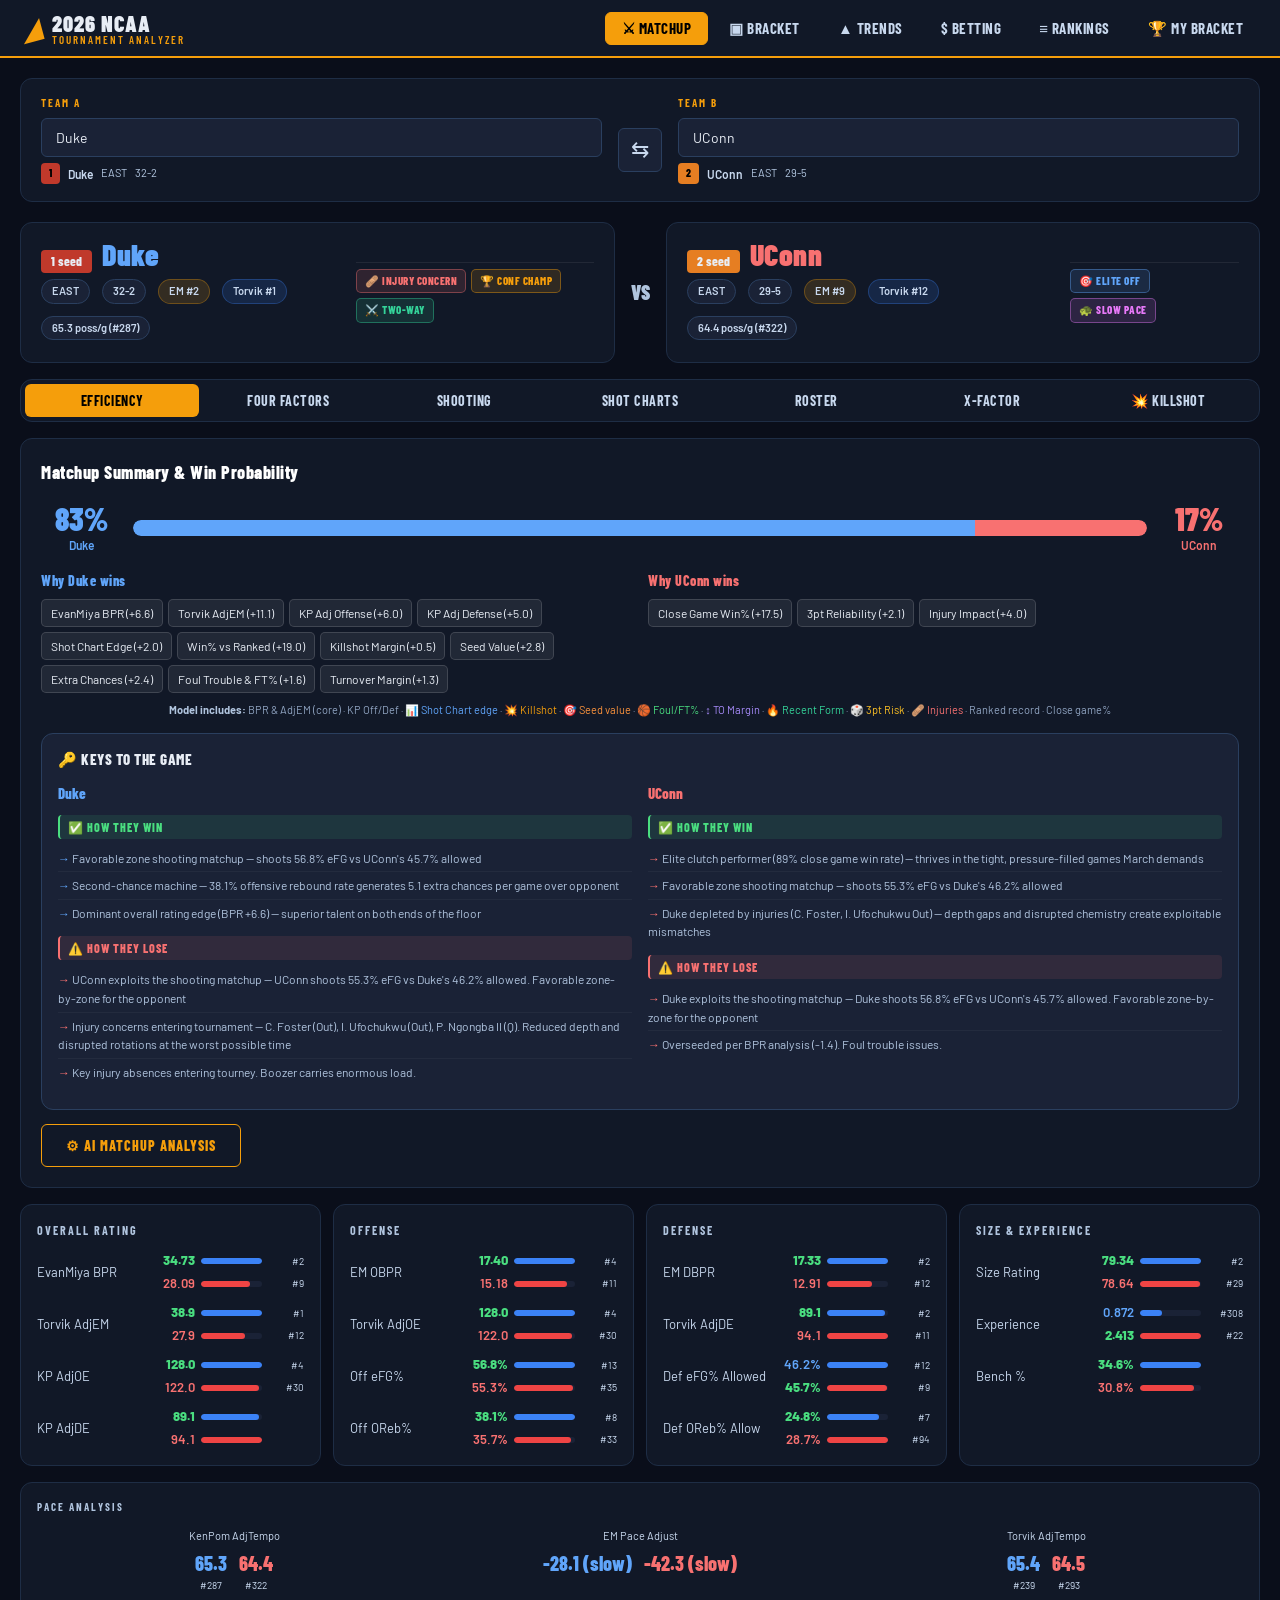
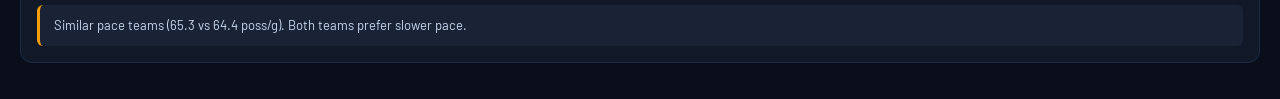
==== commit 0a266f65: "Add files via upload" ====
--- a/ncaa2026.html
+++ b/ncaa2026.html
@@ -1149,6 +1149,108 @@
 }
 .seed-card:hover { background: var(--bg3); }
 
+/* ── LOSS PATTERNS ───────────────────────────────────────── */
+.lp-tag-grid {
+  display: grid; grid-template-columns: repeat(auto-fill, minmax(220px, 1fr));
+  gap: 10px; margin-bottom: 16px;
+}
+.lp-tag-card {
+  border: 1px solid var(--border); border-radius: var(--radius-lg); padding: 12px;
+}
+.lp-mini-pill {
+  display: inline-flex; align-items: center; gap: 3px;
+  background: rgba(255,255,255,0.06); border-radius: 4px;
+  padding: 2px 5px; cursor: pointer; transition: background .12s;
+}
+.lp-mini-pill:hover { background: rgba(255,255,255,0.14); }
+
+.lp-team-grid {
+  display: grid; grid-template-columns: repeat(auto-fill, minmax(340px, 1fr));
+  gap: 10px;
+}
+.lp-team-card {
+  background: var(--bg2); border: 1px solid var(--border);
+  border-radius: var(--radius-lg); padding: 12px 14px;
+  transition: border-color .15s;
+}
+.lp-team-card:hover { border-color: var(--border2); }
+.lp-flag {
+  font-size: 12px; color: #b0c4de; padding: 5px 8px;
+  border-radius: 5px; margin-top: 5px; line-height: 1.4;
+}
+.lp-flag.red  { background: rgba(248,113,113,0.1); border-left: 2px solid #f87171; }
+.lp-flag.green{ background: rgba(74,222,128,0.1);  border-left: 2px solid #4ade80; }
+.lp-matchup-btn {
+  font-family: var(--font-display); font-size: 12px; font-weight: 700;
+  padding: 5px 10px; border-radius: var(--radius); border: 1px solid var(--border2);
+  background: var(--bg3); color: var(--text2); cursor: pointer; white-space: nowrap;
+  transition: all .12s;
+}
+.lp-matchup-btn:hover { background: var(--accent2); color: #fff; border-color: var(--accent2); }
+
+@media (max-width: 768px) {
+  .lp-team-grid { grid-template-columns: 1fr; }
+  .lp-tag-grid  { grid-template-columns: 1fr 1fr; }
+}
+
+/* ── KEYS TO THE GAME ────────────────────────────────────── */
+.keys-to-game {
+  margin-top: 14px;
+  background: var(--bg3);
+  border: 1px solid var(--border2);
+  border-radius: var(--radius-lg);
+  padding: 14px 16px;
+}
+.ktg-title {
+  font-family: var(--font-display); font-size: 15px; font-weight: 800;
+  color: var(--text); letter-spacing: 0.5px; margin-bottom: 12px;
+  text-transform: uppercase;
+}
+.ktg-grid {
+  display: grid; grid-template-columns: 1fr 1fr; gap: 16px;
+}
+.ktg-col {}
+.ktg-team-hdr {
+  font-family: var(--font-display); font-size: 15px; font-weight: 800;
+  display: flex; align-items: center; gap: 6px; margin-bottom: 10px;
+}
+.ktg-section { margin-bottom: 10px; }
+.ktg-section-hdr {
+  font-family: var(--font-display); font-size: 12px; font-weight: 800;
+  letter-spacing: 1px; text-transform: uppercase; margin-bottom: 6px;
+  padding: 3px 8px; border-radius: 4px;
+}
+.ktg-section-hdr.win  { color: #4ade80; background: rgba(74,222,128,0.1);  border-left: 2px solid #4ade80; }
+.ktg-section-hdr.lose { color: #f87171; background: rgba(248,113,113,0.1); border-left: 2px solid #f87171; }
+.ktg-list {
+  list-style: none; padding: 0; margin: 0;
+}
+.ktg-list li {
+  font-size: 12px; color: #b0c4de; line-height: 1.55;
+  padding: 4px 0; border-bottom: 1px solid rgba(255,255,255,0.04);
+}
+.ktg-list li:last-child { border-bottom: none; }
+
+@media (max-width: 768px) {
+  .ktg-grid { grid-template-columns: 1fr; }
+}
+
+/* ── TEAM HEADER BADGES ──────────────────────────────────── */
+.th-badges {
+  display: flex; flex-wrap: wrap; gap: 5px;
+  margin-top: 6px; padding-top: 6px;
+  border-top: 1px solid rgba(255,255,255,0.07);
+}
+.th-badge-pill {
+  display: inline-flex; align-items: center; gap: 3px;
+  font-family: var(--font-display); font-size: 11px; font-weight: 800;
+  letter-spacing: 0.5px; text-transform: uppercase;
+  padding: 3px 8px; border-radius: 5px; border: 1px solid;
+  white-space: nowrap; cursor: default;
+  transition: opacity .15s;
+}
+.th-badge-pill:hover { opacity: 0.85; }
+
 </style>
 </head>
 <body>
@@ -1170,6 +1272,7 @@
         <button class="nav-btn" data-view="trends">&#9650; Trends</button>
         <button class="nav-btn" data-view="betting">&#36; Betting</button>
         <button class="nav-btn" data-view="standings">&#8801; Rankings</button>
+        <button class="nav-btn" data-view="mybracket">🏆 My Bracket</button>
       </nav>
     </div>
   </header>
@@ -1332,6 +1435,7 @@
       <button class="bet-sub-btn active" data-stnav="rankings">📊 Rankings</button>
       <button class="bet-sub-btn" data-stnav="seedanalysis">🎯 Seed Analysis</button>
       <button class="bet-sub-btn" data-stnav="upsethistory">💥 Upset History</button>
+      <button class="bet-sub-btn" data-stnav="losspatterns">📉 Loss Patterns</button>
     </div>
     <div id="standings-sub-content">
       <!-- Rankings sub-view -->
@@ -1362,39 +1466,46 @@
       <div id="stnav-seedanalysis" class="stnav-panel">
         <div id="seed-analysis-content"></div>
       </div>
+      <!-- Loss Patterns sub-view -->
+      <div id="stnav-losspatterns" class="stnav-panel">
+        <div id="loss-patterns-content"></div>
+      </div>
+
       <!-- Upset History sub-view -->
       <div id="stnav-upsethistory" class="stnav-panel">
         <div id="upset-history-content"></div>
       </div>
     </div>
   </div>
+
+  <!-- MY BRACKET VIEW -->
+  <div id="view-mybracket" class="view">
+    <div id="my-bracket-content" style="padding:0 4px"></div>
+  </div>
+
 </div>
 
 <script>
 // === data.js ===
 // Auto-generated — 2026 NCAA Tournament Analyzer
-const TEAMS_DATA = {"Duke":{"name":"Duke","seed":1,"region":"EAST","record":"32-2","em_rank":2,"bpr":34.729,"obpr":17.397,"dbpr":17.332,"em_tempo":67.089,"em_tempo_rank":273,"pace_adjust":-28.103,"off_rank":4,"def_rank":2,"adj_em":38.916,"adj_em_rank":1,"adj_oe":128.001,"adj_oe_rank":4,"adj_de":89.086,"adj_de_rank":2,"tv_tempo":67.097,"tv_adj_tempo":65.424,"tv_tempo_rank":239,"kp_adj_tempo":65.3,"kp_adj_tempo_rank":287,"kp_adj_oe":128.0,"kp_adj_oe_rank":4,"kp_adj_de":89.1,"off_efg":56.772,"off_efg_rank":13,"off_to":15.693,"off_to_rank":117,"off_or":38.095,"off_or_rank":8,"off_ftr":37.764,"def_efg":46.179,"def_efg_rank":12,"def_to":18.148,"def_to_rank":92,"def_or":24.801,"def_or_rank":7,"fg2":60.09,"fg2_rank":8,"fg3":35.074,"fg3_rank":109,"ft":72.4,"fg3_rate":44.361,"fg3_rate_rank":81,"ast_rate":59.198,"blk":10.413,"stl_rate":0.115,"opp_fg3":30.435,"off_ft_pct":19.407,"off_2_pct":47.462,"off_3_pct":33.131,"size":79.34,"size_rank":2,"exp":0.872,"exp_rank":308,"bench":34.64,"ats_record":"19-15-0","ats_cover":55.9,"ats_mov":19.1,"ats_pm":2.4,"ou_record":"12-22-0","over_pct":35.3,"under_pct":64.7,"ou_pm":-4.1,"shot_off":{"paint_circle":68.0,"left_paint":47.9,"right_paint":45.8,"left_mid":43.5,"right_mid":34.6,"left_corner3":42.3,"right_corner3":35.1,"left_wing3":33.5,"right_wing3":31.3,"top_arc3":34.1,"efg":56.8,"fg2_pct":60.1,"fg2":"664/1105","fg3_pct":35.1,"fg3":"309/881","all":"973/1986"},"shot_def":{"paint_circle":57.9,"left_paint":42.5,"right_paint":47.2,"left_mid":32.7,"right_mid":31.1,"left_corner3":38.1,"right_corner3":19.0,"left_wing3":29.4,"right_wing3":32.7,"top_arc3":30.4,"efg":46.2,"fg2_pct":46.6,"fg2":"497/1066","fg3_pct":30.4,"fg3":"273/897","all":"770/1963"},"tr_rank":6,"tr_2025":0.221,"tr_last3":"20.9","tr_last1":"29.2","tr_home":"20.6","tr_away":"23.2","tr_2024":"23.7","injuries":[{"player":"Caleb Foster","status":"OUT","note":"Fractured foot (surgery Mar 9)","impact":"high"},{"player":"Patrick Ngongba II","status":"GAME-TIME","note":"Foot soreness, missed ACC Tournament","impact":"medium"}],"ats_ranked_record":"6-8-0","ats_ranked_cover":42.9,"ats_ranked_mov":9.7,"ats_ranked_pm":1.1,"sos_rank":4.0,"sos_rating":15.2,"sos_hi":1.0,"sos_lo":97.0,"tr_oreb_rank":10.0,"tr_oreb":0.365,"tr_oreb_l3":"44.1%","tr_opp_oreb_rank":6.0,"tr_opp_oreb":0.221,"tr_fouls_rank":60.0,"tr_fouls":0.229,"tr_opp_fouls_rank":74.0,"tr_opp_fouls":0.264,"close_games_rank":41.0,"close_games_pct":71.4,"close_games_l3":"1.000","extra_chances_rank":13.0,"extra_chances":5.1,"extra_chances_l3":"6.3","margin_2h_rank":3.0,"margin_2h":8.9,"margin_2h_l3":"-1.0","margin_2h_home":"+11.6","margin_2h_away":"+6.7","margin_1h_rank":2.0,"margin_1h":10.3,"margin_1h_l3":"+6.7","margin_1h_home":"+13.3","margin_1h_away":"+7.9","ranked_record":"12-2-0","ranked_win_pct":85.7,"ranked_mov":9.7,"ranked_ats_pm":1.1,"ks_per_game":1.059,"ks_conceded_per_game":0.235,"ks_margin":0.824,"ks_total":36,"ks_conceded_total":8,"ks_rank":2,"expected_bpr":33.39,"seed_bpr_diff":1.34,"seed_value":1.34},"Siena":{"name":"Siena","seed":16,"region":"EAST","record":"23-11","em_rank":165,"bpr":0.022,"obpr":-0.408,"dbpr":0.43,"em_tempo":66.063,"em_tempo_rank":321,"pace_adjust":-34.453,"off_rank":180,"def_rank":156,"adj_em":-2.107,"adj_em_rank":192,"adj_oe":107.154,"adj_oe_rank":208,"adj_de":109.261,"adj_de_rank":175,"tv_tempo":64.306,"tv_adj_tempo":64.711,"tv_tempo_rank":350,"kp_adj_tempo":64.6,"kp_adj_tempo_rank":319,"kp_adj_oe":107.1,"kp_adj_oe_rank":210,"kp_adj_de":109.2,"off_efg":50.558,"off_efg_rank":214,"off_to":16.002,"off_to_rank":140,"off_or":31.919,"off_or_rank":127,"off_ftr":34.219,"def_efg":48.612,"def_efg_rank":53,"def_to":17.096,"def_to_rank":150,"def_or":29.027,"def_or_rank":107,"fg2":52.849,"fg2_rank":138,"fg3":30.449,"fg3_rank":334,"ft":76.863,"fg3_rate":31.934,"fg3_rate_rank":329,"ast_rate":53.023,"blk":9.146,"stl_rate":0.09,"opp_fg3":32.8,"off_ft_pct":20.642,"off_2_pct":56.464,"off_3_pct":22.894,"size":76.73,"size_rank":278,"exp":1.163,"exp_rank":248,"bench":24.29,"ats_record":"20-14-0","ats_cover":58.8,"ats_mov":4.9,"ats_pm":0.7,"ou_record":"11-23-0","over_pct":32.4,"under_pct":67.7,"ou_pm":-1.9,"shot_off":{"paint_circle":60.8,"left_paint":40.7,"right_paint":49.4,"left_mid":51.3,"right_mid":39.3,"left_corner3":42.6,"right_corner3":28.2,"left_wing3":43.9,"right_wing3":54.0,"top_arc3":23.0,"efg":50.6,"fg2_pct":52.8,"fg2":"677/1281","fg3_pct":30.4,"fg3":"183/601","all":"860/1882"},"shot_def":{"paint_circle":55.1,"left_paint":40.9,"right_paint":46.5,"left_mid":33.3,"right_mid":33.9,"left_corner3":26.8,"right_corner3":39.7,"left_wing3":39.7,"right_wing3":31.7,"top_arc3":29.5,"efg":48.6,"fg2_pct":48.2,"fg2":"559/1159","fg3_pct":32.8,"fg3":"246/750","all":"805/1909"},"tr_rank":166,"tr_2025":0.28,"tr_last3":"30.2","tr_last1":"13.9","tr_home":"25.8","tr_away":"29.4","tr_2024":"28.1","injuries":[],"ats_ranked_record":null,"ats_ranked_cover":null,"ats_ranked_mov":null,"ats_ranked_pm":null,"sos_rank":274.0,"sos_rating":-5.1,"sos_hi":141.0,"sos_lo":298.0,"tr_oreb_rank":116.0,"tr_oreb":0.303,"tr_oreb_l3":"33.7%","tr_opp_oreb_rank":166.0,"tr_opp_oreb":0.28,"tr_fouls_rank":12.0,"tr_fouls":0.209,"tr_opp_fouls_rank":160.0,"tr_opp_fouls":0.251,"close_games_rank":97.0,"close_games_pct":60.0,"close_games_l3":"1.000","extra_chances_rank":145.0,"extra_chances":0.8,"extra_chances_l3":"-5.0","margin_2h_rank":70.0,"margin_2h":2.7,"margin_2h_l3":"+1.0","margin_2h_home":"+5.0","margin_2h_away":"+1.3","margin_1h_rank":92.0,"margin_1h":2.3,"margin_1h_l3":"+9.0","margin_1h_home":"+3.5","margin_1h_away":"+1.6","ranked_record":null,"ranked_win_pct":null,"ranked_mov":null,"ranked_ats_pm":null,"ks_per_game":0.5,"ks_conceded_per_game":0.471,"ks_margin":0.029,"ks_total":17,"ks_conceded_total":16,"ks_rank":166,"expected_bpr":-3.95,"seed_bpr_diff":3.97,"seed_value":3.97},"Ohio State":{"name":"Ohio State","seed":8,"region":"EAST","record":"21-12","em_rank":22,"bpr":20.866,"obpr":14.639,"dbpr":6.226,"em_tempo":67.53,"em_tempo_rank":245,"pace_adjust":-9.257,"off_rank":12,"def_rank":51,"adj_em":22.282,"adj_em_rank":26,"adj_oe":124.39,"adj_oe_rank":17,"adj_de":102.108,"adj_de_rank":53,"tv_tempo":66.58,"tv_adj_tempo":66.124,"tv_tempo_rank":263,"kp_adj_tempo":66.1,"kp_adj_tempo_rank":251,"kp_adj_oe":124.3,"kp_adj_oe_rank":17,"kp_adj_de":102.1,"off_efg":56.514,"off_efg_rank":18,"off_to":15.485,"off_to_rank":100,"off_or":30.692,"off_or_rank":176,"off_ftr":37.784,"def_efg":50.37,"def_efg_rank":123,"def_to":15.755,"def_to_rank":239,"def_or":29.956,"def_or_rank":155,"fg2":58.161,"fg2_rank":19,"fg3":36.032,"fg3_rank":59,"ft":77.539,"fg3_rate":40.054,"fg3_rate_rank":169,"ast_rate":51.425,"blk":6.832,"stl_rate":0.071,"opp_fg3":31.551,"off_ft_pct":20.585,"off_2_pct":48.994,"off_3_pct":30.422,"size":77.86,"size_rank":99,"exp":2.157,"exp_rank":40,"bench":25.32,"ats_record":"17-15-1","ats_cover":53.1,"ats_mov":7.0,"ats_pm":2.0,"ou_record":"16-17-0","over_pct":48.5,"under_pct":51.5,"ou_pm":-0.6,"shot_off":{"paint_circle":68.1,"left_paint":57.7,"right_paint":57.7,"left_mid":40.5,"right_mid":37.9,"left_corner3":35.2,"right_corner3":41.5,"left_wing3":36.9,"right_wing3":34.9,"top_arc3":34.8,"efg":56.5,"fg2_pct":58.2,"fg2":"645/1109","fg3_pct":36.0,"fg3":"267/741","all":"912/1850"},"shot_def":{"paint_circle":60.6,"left_paint":45.7,"right_paint":53.5,"left_mid":39.7,"right_mid":34.3,"left_corner3":39.8,"right_corner3":25.8,"left_wing3":33.5,"right_wing3":30.5,"top_arc3":29.3,"efg":50.3,"fg2_pct":52.3,"fg2":"591/1131","fg3_pct":31.6,"fg3":"242/765","all":"833/1896"},"tr_rank":179,"tr_2025":0.283,"tr_last3":"21.1","tr_last1":"22.2","tr_home":"25.8","tr_away":"31.2","tr_2024":"28.5","injuries":[],"ats_ranked_record":"7-3-0","ats_ranked_cover":70.0,"ats_ranked_mov":-3.4,"ats_ranked_pm":3.0,"sos_rank":21.0,"sos_rating":12.8,"sos_hi":20.0,"sos_lo":284.0,"tr_oreb_rank":199.0,"tr_oreb":0.279,"tr_oreb_l3":"23.6%","tr_opp_oreb_rank":179.0,"tr_opp_oreb":0.283,"tr_fouls_rank":231.0,"tr_fouls":0.257,"tr_opp_fouls_rank":34.0,"tr_opp_fouls":0.274,"close_games_rank":216.0,"close_games_pct":44.4,"close_games_l3":"0.500","extra_chances_rank":237.0,"extra_chances":-1.1,"extra_chances_l3":"1.0","margin_2h_rank":64.0,"margin_2h":2.9,"margin_2h_l3":"-1.7","margin_2h_home":"+4.4","margin_2h_away":"+1.4","margin_1h_rank":55.0,"margin_1h":3.8,"margin_1h_l3":"+5.7","margin_1h_home":"+7.9","margin_1h_away":"-0.5","ranked_record":"2-8-0","ranked_win_pct":20.0,"ranked_mov":-3.4,"ranked_ats_pm":3.0,"ks_per_game":0.545,"ks_conceded_per_game":0.333,"ks_margin":0.212,"ks_total":18,"ks_conceded_total":11,"ks_rank":22,"expected_bpr":18.04,"seed_bpr_diff":2.83,"seed_value":2.83},"TCU":{"name":"TCU","seed":9,"region":"EAST","record":"22-11","em_rank":42,"bpr":15.909,"obpr":6.768,"dbpr":9.141,"em_tempo":68.985,"em_tempo_rank":158,"pace_adjust":28.25,"off_rank":68,"def_rank":24,"adj_em":17.599,"adj_em_rank":43,"adj_oe":115.423,"adj_oe_rank":81,"adj_de":97.824,"adj_de_rank":22,"tv_tempo":69.666,"tv_adj_tempo":67.752,"tv_tempo_rank":108,"kp_adj_tempo":67.7,"kp_adj_tempo_rank":159,"kp_adj_oe":115.4,"kp_adj_oe_rank":81,"kp_adj_de":97.8,"off_efg":50.9,"off_efg_rank":201,"off_to":15.525,"off_to_rank":105,"off_or":34.396,"off_or_rank":63,"off_ftr":38.7,"def_efg":51.016,"def_efg_rank":164,"def_to":19.653,"def_to_rank":31,"def_or":29.114,"def_or_rank":115,"fg2":51.623,"fg2_rank":187,"fg3":33.107,"fg3_rank":223,"ft":70.801,"fg3_rate":36.85,"fg3_rate_rank":233,"ast_rate":57.589,"blk":12.626,"stl_rate":0.109,"opp_fg3":33.743,"off_ft_pct":21.207,"off_2_pct":50.464,"off_3_pct":28.328,"size":76.43,"size_rank":322,"exp":1.779,"exp_rank":101,"bench":27.53,"ats_record":"18-15-0","ats_cover":54.6,"ats_mov":6.2,"ats_pm":1.4,"ou_record":"15-18-0","over_pct":45.5,"under_pct":54.6,"ou_pm":0.3,"shot_off":{"paint_circle":62.3,"left_paint":47.9,"right_paint":43.0,"left_mid":32.0,"right_mid":28.6,"left_corner3":40.9,"right_corner3":32.9,"left_wing3":33.5,"right_wing3":34.2,"top_arc3":26.3,"efg":50.9,"fg2_pct":51.6,"fg2":"652/1264","fg3_pct":33.2,"fg3":"244/736","all":"896/2000"},"shot_def":{"paint_circle":61.7,"left_paint":39.0,"right_paint":44.4,"left_mid":37.3,"right_mid":38.2,"left_corner3":31.6,"right_corner3":40.7,"left_wing3":29.1,"right_wing3":35.7,"top_arc3":29.1,"efg":51.0,"fg2_pct":51.3,"fg2":"609/1188","fg3_pct":33.7,"fg3":"247/732","all":"856/1920"},"tr_rank":121,"tr_2025":0.27,"tr_last3":"31.1","tr_last1":"25.7","tr_home":"26.1","tr_away":"28.2","tr_2024":"28.0","injuries":[],"ats_ranked_record":"6-4-0","ats_ranked_cover":60.0,"ats_ranked_mov":-2.5,"ats_ranked_pm":4.4,"sos_rank":40.0,"sos_rating":10.4,"sos_hi":23.0,"sos_lo":294.0,"tr_oreb_rank":68.0,"tr_oreb":0.323,"tr_oreb_l3":"30.8%","tr_opp_oreb_rank":121.0,"tr_opp_oreb":0.27,"tr_fouls_rank":48.0,"tr_fouls":0.225,"tr_opp_fouls_rank":79.0,"tr_opp_fouls":0.263,"close_games_rank":208.0,"close_games_pct":45.5,"close_games_l3":"0.000","extra_chances_rank":14.0,"extra_chances":5.0,"extra_chances_l3":"4.7","margin_2h_rank":16.0,"margin_2h":6.0,"margin_2h_l3":"+3.0","margin_2h_home":"+8.2","margin_2h_away":"+2.9","margin_1h_rank":154.0,"margin_1h":0.4,"margin_1h_l3":"+1.0","margin_1h_home":"+2.5","margin_1h_away":"-2.6","ranked_record":"3-7-0","ranked_win_pct":30.0,"ranked_mov":-2.5,"ranked_ats_pm":4.4,"ks_per_game":0.515,"ks_conceded_per_game":0.303,"ks_margin":0.212,"ks_total":17,"ks_conceded_total":10,"ks_rank":42,"expected_bpr":17.83,"seed_bpr_diff":-1.92,"seed_value":-1.92},"St. John's":{"name":"St. John's","seed":5,"region":"EAST","record":"28-6","em_rank":12,"bpr":26.056,"obpr":11.128,"dbpr":14.928,"em_tempo":70.825,"em_tempo_rank":53,"pace_adjust":14.759,"off_rank":33,"def_rank":7,"adj_em":25.898,"adj_em_rank":16,"adj_oe":120.089,"adj_oe_rank":44,"adj_de":94.191,"adj_de_rank":12,"tv_tempo":70.994,"tv_adj_tempo":69.647,"tv_tempo_rank":54,"kp_adj_tempo":69.6,"kp_adj_tempo_rank":68,"kp_adj_oe":120.1,"kp_adj_oe_rank":44,"kp_adj_de":94.2,"off_efg":51.003,"off_efg_rank":194,"off_to":14.734,"off_to_rank":53,"off_or":35.945,"off_or_rank":28,"off_ftr":41.902,"def_efg":47.358,"def_efg_rank":27,"def_to":19.397,"def_to_rank":37,"def_or":30.201,"def_or_rank":172,"fg2":51.587,"fg2_rank":190,"fg3":33.239,"fg3_rank":217,"ft":72.748,"fg3_rate":33.779,"fg3_rate_rank":299,"ast_rate":58.211,"blk":12.37,"stl_rate":0.111,"opp_fg3":31.332,"off_ft_pct":23.008,"off_2_pct":51.569,"off_3_pct":25.424,"size":78.24,"size_rank":61,"exp":2.252,"exp_rank":34,"bench":31.22,"ats_record":"20-12-1","ats_cover":62.5,"ats_mov":11.6,"ats_pm":1.5,"ou_record":"12-21-0","over_pct":36.4,"under_pct":63.6,"ou_pm":-3.9,"shot_off":{"paint_circle":62.4,"left_paint":45.5,"right_paint":38.4,"left_mid":32.4,"right_mid":30.8,"left_corner3":31.3,"right_corner3":37.6,"left_wing3":37.4,"right_wing3":35.5,"top_arc3":27.2,"efg":51.0,"fg2_pct":51.6,"fg2":"715/1386","fg3_pct":33.2,"fg3":"235/707","all":"950/2093"},"shot_def":{"paint_circle":57.0,"left_paint":34.6,"right_paint":34.3,"left_mid":33.3,"right_mid":34.4,"left_corner3":35.2,"right_corner3":36.8,"left_wing3":31.7,"right_wing3":31.7,"top_arc3":27.2,"efg":47.4,"fg2_pct":47.5,"fg2":"638/1342","fg3_pct":31.3,"fg3":"214/683","all":"852/2025"},"tr_rank":112,"tr_2025":0.268,"tr_last3":"29.4","tr_last1":"42.9","tr_home":"24.3","tr_away":"30.0","tr_2024":"27.2","injuries":[],"ats_ranked_record":"3-2-0","ats_ranked_cover":60.0,"ats_ranked_mov":-3.7,"ats_ranked_pm":-1.5,"sos_rank":27.0,"sos_rating":11.5,"sos_hi":3.0,"sos_lo":225.0,"tr_oreb_rank":42.0,"tr_oreb":0.335,"tr_oreb_l3":"34.8%","tr_opp_oreb_rank":112.0,"tr_opp_oreb":0.268,"tr_fouls_rank":90.0,"tr_fouls":0.235,"tr_opp_fouls_rank":28.0,"tr_opp_fouls":0.277,"close_games_rank":13.0,"close_games_pct":83.3,"close_games_l3":"--","extra_chances_rank":7.0,"extra_chances":5.5,"extra_chances_l3":"3.3","margin_2h_rank":23.0,"margin_2h":5.2,"margin_2h_l3":"+0.3","margin_2h_home":"+9.8","margin_2h_away":"+0.1","margin_1h_rank":26.0,"margin_1h":6.2,"margin_1h_l3":"+14.0","margin_1h_home":"+7.8","margin_1h_away":"+4.4","ranked_record":"2-4-0","ranked_win_pct":33.3,"ranked_mov":-3.7,"ranked_ats_pm":-1.5,"ks_per_game":0.735,"ks_conceded_per_game":0.206,"ks_margin":0.529,"ks_total":25,"ks_conceded_total":7,"ks_rank":11,"expected_bpr":23.15,"seed_bpr_diff":2.91,"seed_value":2.91},"Northern Iowa":{"name":"Northern Iowa","seed":12,"region":"EAST","record":"23-9","em_rank":68,"bpr":10.556,"obpr":1.724,"dbpr":8.832,"em_tempo":64.175,"em_tempo_rank":363,"pace_adjust":14.036,"off_rank":134,"def_rank":26,"adj_em":11.836,"adj_em_rank":71,"adj_oe":110.026,"adj_oe_rank":153,"adj_de":98.19,"adj_de_rank":24,"tv_tempo":63.412,"tv_adj_tempo":62.351,"tv_tempo_rank":362,"kp_adj_tempo":62.3,"kp_adj_tempo_rank":363,"kp_adj_oe":110.0,"kp_adj_oe_rank":153,"kp_adj_de":98.2,"off_efg":54.167,"off_efg_rank":66,"off_to":14.55,"off_to_rank":44,"off_or":22.034,"off_or_rank":356,"off_ftr":25.699,"def_efg":47.209,"def_efg_rank":23,"def_to":18.141,"def_to_rank":93,"def_or":26.311,"def_or_rank":24,"fg2":55.338,"fg2_rank":52,"fg3":34.918,"fg3_rank":128,"ft":69.665,"fg3_rate":39.57,"fg3_rate_rank":178,"ast_rate":57.11,"blk":9.822,"stl_rate":0.097,"opp_fg3":28.892,"off_ft_pct":14.182,"off_2_pct":52.981,"off_3_pct":32.836,"size":77.56,"size_rank":144,"exp":1.943,"exp_rank":64,"bench":26.97,"ats_record":"20-14-0","ats_cover":58.8,"ats_mov":8.7,"ats_pm":2.9,"ou_record":"14-20-0","over_pct":41.2,"under_pct":58.8,"ou_pm":-4.8,"shot_off":{"paint_circle":68.2,"left_paint":45.3,"right_paint":55.8,"left_mid":27.8,"right_mid":50.0,"left_corner3":41.4,"right_corner3":43.4,"left_wing3":37.8,"right_wing3":31.6,"top_arc3":32.2,"efg":56.6,"fg2_pct":58.7,"fg2":"609/1038","fg3_pct":35.7,"fg3":"264/739","all":"873/1777"},"shot_def":{"paint_circle":66.9,"left_paint":53.6,"right_paint":41.4,"left_mid":29.5,"right_mid":36.5,"left_corner3":32.6,"right_corner3":39.0,"left_wing3":31.1,"right_wing3":34.3,"top_arc3":34.2,"efg":52.7,"fg2_pct":54.0,"fg2":"535/990","fg3_pct":33.7,"fg3":"214/635","all":"749/1625"},"tr_rank":31,"tr_2025":0.245,"tr_last3":"27.9","tr_last1":"33.3","tr_home":"24.2","tr_away":"24.7","tr_2024":"24.1","injuries":[],"ats_ranked_record":null,"ats_ranked_cover":null,"ats_ranked_mov":null,"ats_ranked_pm":null,"sos_rank":102.0,"sos_rating":1.8,"sos_hi":99.0,"sos_lo":251.0,"tr_oreb_rank":356.0,"tr_oreb":0.198,"tr_oreb_l3":"26.3%","tr_opp_oreb_rank":31.0,"tr_opp_oreb":0.245,"tr_fouls_rank":108.0,"tr_fouls":0.238,"tr_opp_fouls_rank":333.0,"tr_opp_fouls":0.225,"close_games_rank":321.0,"close_games_pct":30.0,"close_games_l3":"1.000","extra_chances_rank":148.0,"extra_chances":0.7,"extra_chances_l3":"-7.0","margin_2h_rank":45.0,"margin_2h":3.7,"margin_2h_l3":"+4.3","margin_2h_home":"+4.6","margin_2h_away":"+2.9","margin_1h_rank":65.0,"margin_1h":3.4,"margin_1h_l3":"+9.3","margin_1h_home":"+3.4","margin_1h_away":"+3.4","ranked_record":null,"ranked_win_pct":null,"ranked_mov":null,"ranked_ats_pm":null,"ks_per_game":0.471,"ks_conceded_per_game":0.265,"ks_margin":0.206,"ks_total":16,"ks_conceded_total":9,"ks_rank":68,"expected_bpr":10.37,"seed_bpr_diff":0.19,"seed_value":0.19},"Kansas":{"name":"Kansas","seed":4,"region":"EAST","record":"21-12","em_rank":21,"bpr":22.187,"obpr":8.811,"dbpr":13.376,"em_tempo":68.668,"em_tempo_rank":174,"pace_adjust":3.993,"off_rank":48,"def_rank":11,"adj_em":24.433,"adj_em_rank":21,"adj_oe":118.353,"adj_oe_rank":57,"adj_de":93.92,"adj_de_rank":10,"tv_tempo":68.218,"tv_adj_tempo":67.725,"tv_tempo_rank":190,"kp_adj_tempo":67.6,"kp_adj_tempo_rank":164,"kp_adj_oe":118.3,"kp_adj_oe_rank":57,"kp_adj_de":93.9,"off_efg":51.566,"off_efg_rank":172,"off_to":15.513,"off_to_rank":104,"off_or":29.479,"off_or_rank":223,"off_ftr":32.598,"def_efg":45.235,"def_efg_rank":4,"def_to":13.97,"def_to_rank":337,"def_or":30.14,"def_or_rank":168,"fg2":51.077,"fg2_rank":211,"fg3":34.964,"fg3_rank":123,"ft":76.693,"fg3_rate":35.678,"fg3_rate_rank":258,"ast_rate":53.341,"blk":15.607,"stl_rate":0.08,"opp_fg3":30.673,"off_ft_pct":19.511,"off_2_pct":51.282,"off_3_pct":29.207,"size":78.72,"size_rank":24,"exp":1.758,"exp_rank":103,"bench":26.71,"ats_record":"20-13-0","ats_cover":60.6,"ats_mov":6.2,"ats_pm":1.5,"ou_record":"11-22-0","over_pct":33.3,"under_pct":66.7,"ou_pm":-3.6,"shot_off":{"paint_circle":65.3,"left_paint":46.9,"right_paint":34.5,"left_mid":30.8,"right_mid":36.8,"left_corner3":35.6,"right_corner3":32.1,"left_wing3":33.7,"right_wing3":32.5,"top_arc3":40.7,"efg":51.6,"fg2_pct":51.1,"fg2":"640/1253","fg3_pct":35.0,"fg3":"243/695","all":"883/1948"},"shot_def":{"paint_circle":55.2,"left_paint":31.3,"right_paint":39.3,"left_mid":40.4,"right_mid":33.9,"left_corner3":34.2,"right_corner3":31.7,"left_wing3":33.5,"right_wing3":29.0,"top_arc3":27.9,"efg":45.2,"fg2_pct":44.7,"fg2":"541/1211","fg3_pct":30.7,"fg3":"269/877","all":"810/2088"},"tr_rank":144,"tr_2025":0.275,"tr_last3":"24.5","tr_last1":"33.3","tr_home":"25.4","tr_away":"29.3","tr_2024":"25.5","injuries":[],"ats_ranked_record":"6-5-0","ats_ranked_cover":54.6,"ats_ranked_mov":-2.4,"ats_ranked_pm":2.5,"sos_rank":9.0,"sos_rating":14.4,"sos_hi":4.0,"sos_lo":247.0,"tr_oreb_rank":195.0,"tr_oreb":0.28,"tr_oreb_l3":"30.9%","tr_opp_oreb_rank":144.0,"tr_opp_oreb":0.275,"tr_fouls_rank":7.0,"tr_fouls":0.204,"tr_opp_fouls_rank":319.0,"tr_opp_fouls":0.228,"close_games_rank":9.0,"close_games_pct":85.7,"close_games_l3":"1.000","extra_chances_rank":290.0,"extra_chances":-2.3,"extra_chances_l3":"2.7","margin_2h_rank":103.0,"margin_2h":1.8,"margin_2h_l3":"0.0","margin_2h_home":"+4.3","margin_2h_away":"-0.3","margin_1h_rank":44.0,"margin_1h":4.3,"margin_1h_l3":"+0.7","margin_1h_home":"+10.4","margin_1h_away":"-0.7","ranked_record":"6-5-0","ranked_win_pct":54.6,"ranked_mov":-2.4,"ranked_ats_pm":2.5,"ks_per_game":0.515,"ks_conceded_per_game":0.455,"ks_margin":0.061,"ks_total":17,"ks_conceded_total":15,"ks_rank":21,"expected_bpr":22.62,"seed_bpr_diff":-0.43,"seed_value":-0.43},"Cal Baptist":{"name":"Cal Baptist","seed":13,"region":"EAST","record":"19-14","em_rank":null,"bpr":null,"obpr":null,"dbpr":null,"em_tempo":null,"em_tempo_rank":null,"pace_adjust":null,"off_rank":null,"def_rank":null,"adj_em":5.997,"adj_em_rank":106,"adj_oe":107.953,"adj_oe_rank":191,"adj_de":101.957,"adj_de_rank":49,"tv_tempo":67.443,"tv_adj_tempo":65.889,"tv_tempo_rank":223,"kp_adj_tempo":65.8,"kp_adj_tempo_rank":265,"kp_adj_oe":107.9,"kp_adj_oe_rank":191,"kp_adj_de":101.9,"off_efg":48.595,"off_efg_rank":302,"off_to":18.125,"off_to_rank":278,"off_or":37.82,"off_or_rank":11,"off_ftr":36.127,"def_efg":46.409,"def_efg_rank":15,"def_to":17.148,"def_to_rank":140,"def_or":27.242,"def_or_rank":45,"fg2":47.666,"fg2_rank":318,"fg3":33.704,"fg3_rank":190,"ft":71.853,"fg3_rate":32.141,"fg3_rate_rank":328,"ast_rate":40.355,"blk":7.457,"stl_rate":0.08,"opp_fg3":29.73,"off_ft_pct":21.079,"off_2_pct":52.531,"off_3_pct":26.39,"size":76.52,"size_rank":312,"exp":1.414,"exp_rank":192,"bench":31.75,"ats_record":"19-14-0","ats_cover":57.6,"ats_mov":5.5,"ats_pm":1.4,"ou_record":"12-21-0","over_pct":36.4,"under_pct":63.6,"ou_pm":-3.8,"shot_off":{"paint_circle":56.0,"left_paint":38.5,"right_paint":44.5,"left_mid":22.2,"right_mid":27.5,"left_corner3":31.4,"right_corner3":34.9,"left_wing3":30.3,"right_wing3":34.7,"top_arc3":36.0,"efg":48.6,"fg2_pct":47.6,"fg2":"633/1329","fg3_pct":33.8,"fg3":"212/628","all":"845/1957"},"shot_def":{"paint_circle":58.4,"left_paint":37.7,"right_paint":41.6,"left_mid":38.1,"right_mid":41.9,"left_corner3":35.0,"right_corner3":26.9,"left_wing3":29.7,"right_wing3":25.0,"top_arc3":32.4,"efg":46.4,"fg2_pct":47.3,"fg2":"602/1274","fg3_pct":29.7,"fg3":"176/592","all":"778/1866"},"tr_rank":62,"tr_2025":0.256,"tr_last3":"23.1","tr_last1":"25.8","tr_home":"27.8","tr_away":"23.7","tr_2024":"27.5","injuries":[],"ats_ranked_record":"0-1-0","ats_ranked_cover":0.0,"ats_ranked_mov":-31.0,"ats_ranked_pm":-12.0,"sos_rank":151.0,"sos_rating":-1.2,"sos_hi":90.0,"sos_lo":295.0,"tr_oreb_rank":12.0,"tr_oreb":0.36,"tr_oreb_l3":"30.9%","tr_opp_oreb_rank":62.0,"tr_opp_oreb":0.256,"tr_fouls_rank":303.0,"tr_fouls":0.267,"tr_opp_fouls_rank":117.0,"tr_opp_fouls":0.258,"close_games_rank":41.0,"close_games_pct":71.4,"close_games_l3":"1.000","extra_chances_rank":42.0,"extra_chances":2.9,"extra_chances_l3":"1.3","margin_2h_rank":160.0,"margin_2h":0.3,"margin_2h_l3":"+3.7","margin_2h_home":"+2.6","margin_2h_away":"-1.6","margin_1h_rank":41.0,"margin_1h":4.8,"margin_1h_l3":"+4.0","margin_1h_home":"+8.5","margin_1h_away":"+1.7","ranked_record":"0-1-0","ranked_win_pct":0.0,"ranked_mov":-31.0,"ranked_ats_pm":-12.0,"ks_per_game":0.469,"ks_conceded_per_game":0.25,"ks_margin":0.219,"ks_total":15,"ks_conceded_total":8,"ks_rank":117},"Louisville":{"name":"Louisville","seed":6,"region":"EAST","record":"23-10","em_rank":18,"bpr":22.487,"obpr":12.932,"dbpr":9.555,"em_tempo":70.937,"em_tempo_rank":48,"pace_adjust":33.859,"off_rank":22,"def_rank":22,"adj_em":25.413,"adj_em_rank":19,"adj_oe":124.069,"adj_oe_rank":20,"adj_de":98.656,"adj_de_rank":25,"tv_tempo":70.973,"tv_adj_tempo":69.735,"tv_tempo_rank":55,"kp_adj_tempo":69.6,"kp_adj_tempo_rank":62,"kp_adj_oe":124.1,"kp_adj_oe_rank":19,"kp_adj_de":98.6,"off_efg":56.448,"off_efg_rank":20,"off_to":16.395,"off_to_rank":159,"off_or":32.865,"off_or_rank":95,"off_ftr":33.482,"def_efg":48.753,"def_efg_rank":57,"def_to":16.694,"def_to_rank":173,"def_or":26.879,"def_or_rank":31,"fg2":59.727,"fg2_rank":9,"fg3":35.681,"fg3_rank":76,"ft":76.889,"fg3_rate":52.827,"fg3_rate_rank":4,"ast_rate":59.494,"blk":9.197,"stl_rate":0.097,"opp_fg3":32.682,"off_ft_pct":18.556,"off_2_pct":40.615,"off_3_pct":40.758,"size":78.39,"size_rank":43,"exp":2.481,"exp_rank":17,"bench":34.85,"ats_record":"16-17-0","ats_cover":48.5,"ats_mov":12.6,"ats_pm":0.3,"ou_record":"14-19-0","over_pct":42.4,"under_pct":57.6,"ou_pm":-3.7,"shot_off":{"paint_circle":68.6,"left_paint":43.3,"right_paint":50.0,"left_mid":32.1,"right_mid":37.5,"left_corner3":38.9,"right_corner3":34.4,"left_wing3":38.4,"right_wing3":31.7,"top_arc3":36.0,"efg":56.4,"fg2_pct":59.7,"fg2":"568/951","fg3_pct":35.7,"fg3":"380/1065","all":"948/2016"},"shot_def":{"paint_circle":64.0,"left_paint":44.2,"right_paint":49.1,"left_mid":33.6,"right_mid":29.0,"left_corner3":33.6,"right_corner3":33.3,"left_wing3":30.8,"right_wing3":30.1,"top_arc3":35.4,"efg":48.8,"fg2_pct":48.6,"fg2":"582/1197","fg3_pct":32.7,"fg3":"251/768","all":"833/1965"},"tr_rank":34,"tr_2025":0.246,"tr_last3":"29.9","tr_last1":"26.5","tr_home":"22.9","tr_away":"26.8","tr_2024":"25.1","injuries":[],"ats_ranked_record":"3-6-0","ats_ranked_cover":33.3,"ats_ranked_mov":-7.1,"ats_ranked_pm":-7.7,"sos_rank":20.0,"sos_rating":12.8,"sos_hi":12.0,"sos_lo":234.0,"tr_oreb_rank":87.0,"tr_oreb":0.316,"tr_oreb_l3":"25.0%","tr_opp_oreb_rank":34.0,"tr_opp_oreb":0.246,"tr_fouls_rank":220.0,"tr_fouls":0.255,"tr_opp_fouls_rank":204.0,"tr_opp_fouls":0.245,"close_games_rank":291.0,"close_games_pct":33.3,"close_games_l3":"0.667","extra_chances_rank":96.0,"extra_chances":1.7,"extra_chances_l3":"-2.0","margin_2h_rank":37.0,"margin_2h":4.3,"margin_2h_l3":"-2.7","margin_2h_home":"+9.1","margin_2h_away":"-0.8","margin_1h_rank":11.0,"margin_1h":8.3,"margin_1h_l3":"+3.3","margin_1h_home":"+14.3","margin_1h_away":"+1.9","ranked_record":"3-6-0","ranked_win_pct":33.3,"ranked_mov":-7.1,"ranked_ats_pm":-7.7,"ks_per_game":1.0,"ks_conceded_per_game":0.333,"ks_margin":0.667,"ks_total":33,"ks_conceded_total":11,"ks_rank":18,"expected_bpr":19.28,"seed_bpr_diff":3.21,"seed_value":3.21},"South Florida":{"name":"South Florida","seed":11,"region":"EAST","record":"24-8","em_rank":45,"bpr":15.242,"obpr":8.326,"dbpr":6.916,"em_tempo":72.483,"em_tempo_rank":12,"pace_adjust":-26.288,"off_rank":50,"def_rank":40,"adj_em":15.816,"adj_em_rank":49,"adj_oe":117.687,"adj_oe_rank":58,"adj_de":101.871,"adj_de_rank":48,"tv_tempo":73.061,"tv_adj_tempo":71.666,"tv_tempo_rank":11,"kp_adj_tempo":71.5,"kp_adj_tempo_rank":15,"kp_adj_oe":117.3,"kp_adj_oe_rank":61,"kp_adj_de":100.9,"off_efg":51.151,"off_efg_rank":188,"off_to":15.229,"off_to_rank":77,"off_or":38.382,"off_or_rank":6,"off_ftr":41.234,"def_efg":48.668,"def_efg_rank":54,"def_to":18.82,"def_to_rank":56,"def_or":31.866,"def_or_rank":248,"fg2":52.143,"fg2_rank":165,"fg3":33.259,"fg3_rank":213,"ft":74.228,"fg3_rate":44.025,"fg3_rate_rank":88,"ast_rate":58.883,"blk":10.986,"stl_rate":0.118,"opp_fg3":34.256,"off_ft_pct":23.029,"off_2_pct":43.92,"off_3_pct":33.051,"size":77.06,"size_rank":235,"exp":1.561,"exp_rank":149,"bench":27.85,"ats_record":"18-14-0","ats_cover":56.3,"ats_mov":12.2,"ats_pm":2.0,"ou_record":"14-18-0","over_pct":43.8,"under_pct":56.3,"ou_pm":0.9,"shot_off":{"paint_circle":59.2,"left_paint":37.0,"right_paint":40.6,"left_mid":33.3,"right_mid":33.3,"left_corner3":31.5,"right_corner3":37.3,"left_wing3":32.5,"right_wing3":33.3,"top_arc3":32.1,"efg":51.2,"fg2_pct":52.1,"fg2":"596/1143","fg3_pct":33.3,"fg3":"299/899","all":"895/2042"},"shot_def":{"paint_circle":54.7,"left_paint":39.8,"right_paint":42.2,"left_mid":33.3,"right_mid":32.1,"left_corner3":40.4,"right_corner3":30.8,"left_wing3":36.6,"right_wing3":32.2,"top_arc3":30.6,"efg":48.7,"fg2_pct":46.9,"fg2":"542/1156","fg3_pct":34.3,"fg3":"260/759","all":"802/1915"},"tr_rank":200,"tr_2025":0.289,"tr_last3":"35.3","tr_last1":"31.3","tr_home":"27.1","tr_away":"30.3","tr_2024":"30.0","injuries":[],"ats_ranked_record":"1-0-0","ats_ranked_cover":100.0,"ats_ranked_mov":-11.0,"ats_ranked_pm":3.5,"sos_rank":91.0,"sos_rating":4.0,"sos_hi":32.0,"sos_lo":309.0,"tr_oreb_rank":16.0,"tr_oreb":0.356,"tr_oreb_l3":"36.8%","tr_opp_oreb_rank":200.0,"tr_opp_oreb":0.289,"tr_fouls_rank":228.0,"tr_fouls":0.256,"tr_opp_fouls_rank":132.0,"tr_opp_fouls":0.255,"close_games_rank":291.0,"close_games_pct":33.3,"close_games_l3":"--","extra_chances_rank":10.0,"extra_chances":5.2,"extra_chances_l3":"6.3","margin_2h_rank":26.0,"margin_2h":5.1,"margin_2h_l3":"+10.3","margin_2h_home":"+8.4","margin_2h_away":"+2.6","margin_1h_rank":34.0,"margin_1h":5.4,"margin_1h_l3":"+9.7","margin_1h_home":"+9.6","margin_1h_away":"+2.2","ranked_record":"0-1-0","ranked_win_pct":0.0,"ranked_mov":-11.0,"ranked_ats_pm":3.5,"ks_per_game":0.742,"ks_conceded_per_game":0.355,"ks_margin":0.387,"ks_total":23,"ks_conceded_total":11,"ks_rank":45,"expected_bpr":14.82,"seed_bpr_diff":0.42,"seed_value":0.42},"Michigan State":{"name":"Michigan State","seed":3,"region":"EAST","record":"25-7","em_rank":11,"bpr":26.462,"obpr":13.749,"dbpr":12.713,"em_tempo":67.233,"em_tempo_rank":264,"pace_adjust":-60.502,"off_rank":16,"def_rank":13,"adj_em":28.311,"adj_em_rank":9,"adj_oe":123.095,"adj_oe_rank":24,"adj_de":94.783,"adj_de_rank":13,"tv_tempo":66.801,"tv_adj_tempo":66.117,"tv_tempo_rank":253,"kp_adj_tempo":66.0,"kp_adj_tempo_rank":252,"kp_adj_oe":123.0,"kp_adj_oe_rank":24,"kp_adj_de":94.7,"off_efg":53.602,"off_efg_rank":82,"off_to":17.088,"off_to_rank":213,"off_or":38.432,"off_or_rank":5,"off_ftr":36.179,"def_efg":48.597,"def_efg_rank":52,"def_to":14.813,"def_to_rank":302,"def_or":22.638,"def_or_rank":1,"fg2":53.44,"fg2_rank":109,"fg3":35.924,"fg3_rank":66,"ft":76.254,"fg3_rate":36.393,"fg3_rate_rank":240,"ast_rate":67.007,"blk":13.34,"stl_rate":0.076,"opp_fg3":32.895,"off_ft_pct":20.467,"off_2_pct":50.435,"off_3_pct":29.097,"size":78.74,"size_rank":22,"exp":1.396,"exp_rank":197,"bench":31.99,"ats_record":"15-15-2","ats_cover":50.0,"ats_mov":10.5,"ats_pm":1.4,"ou_record":"15-17-0","over_pct":46.9,"under_pct":53.1,"ou_pm":1.5,"shot_off":{"paint_circle":66.7,"left_paint":55.0,"right_paint":53.9,"left_mid":34.4,"right_mid":33.8,"left_corner3":39.4,"right_corner3":34.0,"left_wing3":33.3,"right_wing3":34.8,"top_arc3":39.7,"efg":53.6,"fg2_pct":53.4,"fg2":"637/1192","fg3_pct":35.9,"fg3":"245/682","all":"882/1874"},"shot_def":{"paint_circle":60.8,"left_paint":42.4,"right_paint":46.3,"left_mid":29.0,"right_mid":30.6,"left_corner3":30.7,"right_corner3":37.0,"left_wing3":35.9,"right_wing3":34.0,"top_arc3":27.2,"efg":48.6,"fg2_pct":48.0,"fg2":"471/982","fg3_pct":33.9,"fg3":"275/836","all":"746/1818"},"tr_rank":1,"tr_2025":0.203,"tr_last3":"25.3","tr_last1":"25.0","tr_home":"21.0","tr_away":"19.4","tr_2024":"22.9","injuries":[{"player":"Jeremy Fears Jr.","status":"AVAILABLE","note":"Fully healthy for tournament","impact":"none"}],"ats_ranked_record":"5-2-1","ats_ranked_cover":71.4,"ats_ranked_mov":1.0,"ats_ranked_pm":4.0,"sos_rank":15.0,"sos_rating":13.9,"sos_hi":9.0,"sos_lo":201.0,"tr_oreb_rank":7.0,"tr_oreb":0.371,"tr_oreb_l3":"37.5%","tr_opp_oreb_rank":1.0,"tr_opp_oreb":0.203,"tr_fouls_rank":103.0,"tr_fouls":0.237,"tr_opp_fouls_rank":45.0,"tr_opp_fouls":0.272,"close_games_rank":82.0,"close_games_pct":62.5,"close_games_l3":"0.500","extra_chances_rank":41.0,"extra_chances":3.0,"extra_chances_l3":"1.3","margin_2h_rank":18.0,"margin_2h":5.9,"margin_2h_l3":"+0.3","margin_2h_home":"+6.6","margin_2h_away":"+5.1","margin_1h_rank":45.0,"margin_1h":4.3,"margin_1h_l3":"-3.7","margin_1h_home":"+7.4","margin_1h_away":"+0.7","ranked_record":"4-4-0","ranked_win_pct":50.0,"ranked_mov":1.0,"ranked_ats_pm":4.0,"ks_per_game":0.656,"ks_conceded_per_game":0.188,"ks_margin":0.469,"ks_total":21,"ks_conceded_total":6,"ks_rank":12,"expected_bpr":26.87,"seed_bpr_diff":-0.41,"seed_value":-0.41},"North Dakota State":{"name":"North Dakota State","seed":14,"region":"EAST","record":"27-7","em_rank":114,"bpr":4.108,"obpr":2.723,"dbpr":1.385,"em_tempo":67.451,"em_tempo_rank":252,"pace_adjust":25.442,"off_rank":118,"def_rank":138,"adj_em":5.139,"adj_em_rank":113,"adj_oe":111.767,"adj_oe_rank":124,"adj_de":106.628,"adj_de_rank":123,"tv_tempo":68.027,"tv_adj_tempo":66.384,"tv_tempo_rank":198,"kp_adj_tempo":66.3,"kp_adj_tempo_rank":237,"kp_adj_oe":111.7,"kp_adj_oe_rank":124,"kp_adj_de":106.6,"off_efg":53.36,"off_efg_rank":85,"off_to":15.602,"off_to_rank":109,"off_or":33.575,"off_or_rank":76,"off_ftr":30.656,"def_efg":51.537,"def_efg_rank":190,"def_to":18.731,"def_to_rank":62,"def_or":25.728,"def_or_rank":17,"fg2":53.162,"fg2_rank":126,"fg3":35.749,"fg3_rank":73,"ft":71.575,"fg3_rate":42.73,"fg3_rate_rank":121,"ast_rate":53.042,"blk":9.007,"stl_rate":0.112,"opp_fg3":33.462,"off_ft_pct":17.054,"off_2_pct":47.328,"off_3_pct":35.618,"size":76.17,"size_rank":339,"exp":1.338,"exp_rank":208,"bench":29.98,"ats_record":"19-13-0","ats_cover":59.4,"ats_mov":11.1,"ats_pm":4.9,"ou_record":"17-13-2","over_pct":56.7,"under_pct":43.3,"ou_pm":2.5,"shot_off":{"paint_circle":66.0,"left_paint":41.7,"right_paint":39.9,"left_mid":38.9,"right_mid":38.2,"left_corner3":31.8,"right_corner3":38.4,"left_wing3":30.6,"right_wing3":39.3,"top_arc3":38.1,"efg":53.4,"fg2_pct":53.2,"fg2":"580/1091","fg3_pct":35.7,"fg3":"291/814","all":"871/1905"},"shot_def":{"paint_circle":63.2,"left_paint":43.6,"right_paint":36.7,"left_mid":34.2,"right_mid":41.5,"left_corner3":38.4,"right_corner3":34.0,"left_wing3":41.2,"right_wing3":40.0,"top_arc3":27.3,"efg":51.5,"fg2_pct":52.6,"fg2":"514/977","fg3_pct":33.5,"fg3":"261/780","all":"775/1757"},"tr_rank":17,"tr_2025":0.236,"tr_last3":"19.4","tr_last1":"17.6","tr_home":"22.7","tr_away":"24.1","tr_2024":"27.6","injuries":[],"ats_ranked_record":"2-0-0","ats_ranked_cover":100.0,"ats_ranked_mov":-26.0,"ats_ranked_pm":6.3,"sos_rank":251.0,"sos_rating":-4.1,"sos_hi":66.0,"sos_lo":270.0,"tr_oreb_rank":75.0,"tr_oreb":0.32,"tr_oreb_l3":"31.1%","tr_opp_oreb_rank":17.0,"tr_opp_oreb":0.236,"tr_fouls_rank":23.0,"tr_fouls":0.215,"tr_opp_fouls_rank":328.0,"tr_opp_fouls":0.226,"close_games_rank":51.0,"close_games_pct":70.0,"close_games_l3":"--","extra_chances_rank":8.0,"extra_chances":5.5,"extra_chances_l3":"8.0","margin_2h_rank":78.0,"margin_2h":2.5,"margin_2h_l3":"+3.3","margin_2h_home":"+5.5","margin_2h_away":"+0.8","margin_1h_rank":31.0,"margin_1h":5.7,"margin_1h_l3":"+11.0","margin_1h_home":"+6.9","margin_1h_away":"+5.1","ranked_record":"0-2-0","ranked_win_pct":0.0,"ranked_mov":-26.0,"ranked_ats_pm":6.3,"ks_per_game":0.677,"ks_conceded_per_game":0.355,"ks_margin":0.323,"ks_total":21,"ks_conceded_total":11,"ks_rank":113,"expected_bpr":1.72,"seed_bpr_diff":2.39,"seed_value":2.39},"UCLA":{"name":"UCLA","seed":7,"region":"EAST","record":"23-11","em_rank":24,"bpr":20.335,"obpr":13.111,"dbpr":7.224,"em_tempo":66.033,"em_tempo_rank":323,"pace_adjust":-19.697,"off_rank":20,"def_rank":37,"adj_em":21.639,"adj_em_rank":27,"adj_oe":123.758,"adj_oe_rank":22,"adj_de":102.119,"adj_de_rank":54,"tv_tempo":65.676,"tv_adj_tempo":64.72,"tv_tempo_rank":310,"kp_adj_tempo":64.6,"kp_adj_tempo_rank":318,"kp_adj_oe":123.7,"kp_adj_oe_rank":22,"kp_adj_de":102.1,"off_efg":53.931,"off_efg_rank":71,"off_to":13.37,"off_to_rank":11,"off_or":31.101,"off_or_rank":163,"off_ftr":33.065,"def_efg":50.447,"def_efg_rank":130,"def_to":18.107,"def_to_rank":94,"def_or":32.413,"def_or_rank":279,"fg2":52.044,"fg2_rank":168,"fg3":38.202,"fg3_rank":14,"ft":76.677,"fg3_rate":35.887,"fg3_rate_rank":255,"ast_rate":59.422,"blk":9.411,"stl_rate":0.099,"opp_fg3":31.802,"off_ft_pct":19.031,"off_2_pct":50.095,"off_3_pct":30.874,"size":78.0,"size_rank":87,"exp":2.529,"exp_rank":14,"bench":32.28,"ats_record":"17-16-1","ats_cover":51.5,"ats_mov":6.7,"ats_pm":0.4,"ou_record":"17-17-0","over_pct":50.0,"under_pct":50.0,"ou_pm":3.0,"shot_off":{"paint_circle":65.3,"left_paint":55.5,"right_paint":51.1,"left_mid":35.8,"right_mid":46.2,"left_corner3":37.5,"right_corner3":45.6,"left_wing3":35.4,"right_wing3":36.7,"top_arc3":35.1,"efg":53.9,"fg2_pct":52.0,"fg2":"662/1272","fg3_pct":38.2,"fg3":"272/712","all":"934/1984"},"shot_def":{"paint_circle":65.3,"left_paint":49.1,"right_paint":46.0,"left_mid":29.8,"right_mid":33.3,"left_corner3":29.8,"right_corner3":32.5,"left_wing3":29.1,"right_wing3":35.6,"top_arc3":31.2,"efg":50.4,"fg2_pct":52.7,"fg2":"554/1052","fg3_pct":31.8,"fg3":"270/849","all":"824/1901"},"tr_rank":282,"tr_2025":0.306,"tr_last3":"33.7","tr_last1":"42.9","tr_home":"31.7","tr_away":"29.3","tr_2024":"28.2","injuries":[],"ats_ranked_record":"6-4-0","ats_ranked_cover":60.0,"ats_ranked_mov":-6.0,"ats_ranked_pm":1.0,"sos_rank":24.0,"sos_rating":12.0,"sos_hi":9.0,"sos_lo":260.0,"tr_oreb_rank":162.0,"tr_oreb":0.289,"tr_oreb_l3":"25.0%","tr_opp_oreb_rank":282.0,"tr_opp_oreb":0.306,"tr_fouls_rank":197.0,"tr_fouls":0.252,"tr_opp_fouls_rank":88.0,"tr_opp_fouls":0.261,"close_games_rank":82.0,"close_games_pct":62.5,"close_games_l3":"1.000","extra_chances_rank":63.0,"extra_chances":2.4,"extra_chances_l3":"0.0","margin_2h_rank":77.0,"margin_2h":2.6,"margin_2h_l3":"0.0","margin_2h_home":"+7.1","margin_2h_away":"-2.5","margin_1h_rank":49.0,"margin_1h":4.2,"margin_1h_l3":"+3.3","margin_1h_home":"+8.6","margin_1h_away":"-0.8","ranked_record":"4-6-0","ranked_win_pct":40.0,"ranked_mov":-6.0,"ranked_ats_pm":1.0,"ks_per_game":0.559,"ks_conceded_per_game":0.471,"ks_margin":0.088,"ks_total":19,"ks_conceded_total":16,"ks_rank":24,"expected_bpr":19.93,"seed_bpr_diff":0.4,"seed_value":0.4},"UCF":{"name":"UCF","seed":10,"region":"EAST","record":"21-11","em_rank":59,"bpr":11.667,"obpr":8.881,"dbpr":2.786,"em_tempo":70.436,"em_tempo_rank":68,"pace_adjust":40.415,"off_rank":46,"def_rank":106,"adj_em":15.049,"adj_em_rank":54,"adj_oe":120.478,"adj_oe_rank":40,"adj_de":105.429,"adj_de_rank":101,"tv_tempo":70.628,"tv_adj_tempo":69.294,"tv_tempo_rank":71,"kp_adj_tempo":69.2,"kp_adj_tempo_rank":78,"kp_adj_oe":120.5,"kp_adj_oe_rank":40,"kp_adj_de":105.4,"off_efg":52.826,"off_efg_rank":112,"off_to":15.714,"off_to_rank":118,"off_or":34.405,"off_or_rank":62,"off_ftr":30.838,"def_efg":52.372,"def_efg_rank":235,"def_to":15.801,"def_to_rank":238,"def_or":28.533,"def_or_rank":88,"fg2":52.079,"fg2_rank":167,"fg3":36.167,"fg3_rank":49,"ft":73.955,"fg3_rate":34.408,"fg3_rate_rank":286,"ast_rate":53.617,"blk":8.297,"stl_rate":0.079,"opp_fg3":34.034,"off_ft_pct":17.754,"off_2_pct":53.184,"off_3_pct":29.062,"size":78.64,"size_rank":30,"exp":2.345,"exp_rank":29,"bench":31.47,"ats_record":"15-17-0","ats_cover":46.9,"ats_mov":2.5,"ats_pm":1.2,"ou_record":"13-19-0","over_pct":40.6,"under_pct":59.4,"ou_pm":1.4,"shot_off":{"paint_circle":67.4,"left_paint":36.1,"right_paint":33.3,"left_mid":27.5,"right_mid":45.1,"left_corner3":42.2,"right_corner3":34.7,"left_wing3":39.8,"right_wing3":36.2,"top_arc3":30.4,"efg":52.8,"fg2_pct":52.1,"fg2":"689/1323","fg3_pct":36.2,"fg3":"251/694","all":"940/2017"},"shot_def":{"paint_circle":61.9,"left_paint":38.7,"right_paint":46.7,"left_mid":40.9,"right_mid":46.4,"left_corner3":35.7,"right_corner3":33.9,"left_wing3":34.8,"right_wing3":35.8,"top_arc3":31.2,"efg":52.4,"fg2_pct":53.2,"fg2":"616/1157","fg3_pct":34.0,"fg3":"259/761","all":"875/1918"},"tr_rank":119,"tr_2025":0.269,"tr_last3":"26.2","tr_last1":"37.1","tr_home":"26.8","tr_away":"27.1","tr_2024":"31.9","injuries":[],"ats_ranked_record":"4-3-0","ats_ranked_cover":57.1,"ats_ranked_mov":-8.0,"ats_ranked_pm":3.2,"sos_rank":47.0,"sos_rating":9.7,"sos_hi":28.0,"sos_lo":205.0,"tr_oreb_rank":58.0,"tr_oreb":0.327,"tr_oreb_l3":"30.2%","tr_opp_oreb_rank":119.0,"tr_opp_oreb":0.269,"tr_fouls_rank":125.0,"tr_fouls":0.24,"tr_opp_fouls_rank":263.0,"tr_opp_fouls":0.237,"close_games_rank":6.0,"close_games_pct":87.5,"close_games_l3":"1.000","extra_chances_rank":80.0,"extra_chances":2.1,"extra_chances_l3":"5.0","margin_2h_rank":86.0,"margin_2h":2.2,"margin_2h_l3":"-3.7","margin_2h_home":"+5.3","margin_2h_away":"-1.8","margin_1h_rank":146.0,"margin_1h":0.5,"margin_1h_l3":"-8.7","margin_1h_home":"+2.9","margin_1h_away":"-2.6","ranked_record":"3-4-0","ranked_win_pct":42.9,"ranked_mov":-8.0,"ranked_ats_pm":3.2,"ks_per_game":0.531,"ks_conceded_per_game":0.656,"ks_margin":-0.125,"ks_total":17,"ks_conceded_total":21,"ks_rank":61,"expected_bpr":14.83,"seed_bpr_diff":-3.16,"seed_value":-3.16},"UConn":{"name":"UConn","seed":2,"region":"EAST","record":"29-5","em_rank":9,"bpr":28.091,"obpr":15.183,"dbpr":12.909,"em_tempo":65.434,"em_tempo_rank":344,"pace_adjust":-42.284,"off_rank":11,"def_rank":12,"adj_em":27.862,"adj_em_rank":12,"adj_oe":122.008,"adj_oe_rank":30,"adj_de":94.146,"adj_de_rank":11,"tv_tempo":66.057,"tv_adj_tempo":64.534,"tv_tempo_rank":293,"kp_adj_tempo":64.4,"kp_adj_tempo_rank":322,"kp_adj_oe":122.0,"kp_adj_oe_rank":30,"kp_adj_de":94.1,"off_efg":55.341,"off_efg_rank":35,"off_to":16.841,"off_to_rank":188,"off_or":35.714,"off_or_rank":33,"off_ftr":29.99,"def_efg":45.657,"def_efg_rank":9,"def_to":18.035,"def_to_rank":98,"def_or":28.68,"def_or_rank":94,"fg2":57.059,"fg2_rank":34,"fg3":35.199,"fg3_rank":105,"ft":71.572,"fg3_rate":40.321,"fg3_rate_rank":164,"ast_rate":64.969,"blk":15.234,"stl_rate":0.103,"opp_fg3":30.285,"off_ft_pct":16.243,"off_2_pct":51.537,"off_3_pct":32.22,"size":78.64,"size_rank":29,"exp":2.413,"exp_rank":22,"bench":30.84,"ats_record":"13-21-0","ats_cover":38.2,"ats_mov":12.4,"ats_pm":-1.9,"ou_record":"17-17-0","over_pct":50.0,"under_pct":50.0,"ou_pm":-1.6,"shot_off":{"paint_circle":66.5,"left_paint":42.6,"right_paint":49.4,"left_mid":43.1,"right_mid":30.8,"left_corner3":42.0,"right_corner3":44.6,"left_wing3":30.8,"right_wing3":30.9,"top_arc3":38.2,"efg":55.3,"fg2_pct":57.1,"fg2":"679/1190","fg3_pct":35.2,"fg3":"283/804","all":"962/1994"},"shot_def":{"paint_circle":54.4,"left_paint":37.6,"right_paint":35.8,"left_mid":39.2,"right_mid":19.2,"left_corner3":33.8,"right_corner3":27.5,"left_wing3":31.4,"right_wing3":29.6,"top_arc3":29.8,"efg":45.7,"fg2_pct":45.8,"fg2":"538/1175","fg3_pct":30.3,"fg3":"202/667","all":"740/1842"},"tr_rank":77,"tr_2025":0.259,"tr_last3":"27.3","tr_last1":"25.0","tr_home":"24.4","tr_away":"27.6","tr_2024":"23.8","injuries":[{"player":"No major injuries","status":"HEALTHY","note":"Full roster available","impact":"none"}],"ats_ranked_record":"4-5-0","ats_ranked_cover":44.4,"ats_ranked_mov":3.1,"ats_ranked_pm":-1.1,"sos_rank":22.0,"sos_rating":12.7,"sos_hi":2.0,"sos_lo":255.0,"tr_oreb_rank":35.0,"tr_oreb":0.337,"tr_oreb_l3":"41.9%","tr_opp_oreb_rank":77.0,"tr_opp_oreb":0.259,"tr_fouls_rank":282.0,"tr_fouls":0.263,"tr_opp_fouls_rank":161.0,"tr_opp_fouls":0.251,"close_games_rank":4.0,"close_games_pct":88.9,"close_games_l3":"--","extra_chances_rank":54.0,"extra_chances":2.7,"extra_chances_l3":"1.0","margin_2h_rank":47.0,"margin_2h":3.6,"margin_2h_l3":"+1.0","margin_2h_home":"+4.9","margin_2h_away":"+2.3","margin_1h_rank":9.0,"margin_1h":8.4,"margin_1h_l3":"+6.0","margin_1h_home":"+11.7","margin_1h_away":"+5.1","ranked_record":"6-3-0","ranked_win_pct":66.7,"ranked_mov":3.1,"ranked_ats_pm":-1.1,"ks_per_game":0.529,"ks_conceded_per_game":0.235,"ks_margin":0.294,"ks_total":18,"ks_conceded_total":8,"ks_rank":8,"expected_bpr":29.51,"seed_bpr_diff":-1.42,"seed_value":-1.42},"Furman":{"name":"Furman","seed":15,"region":"EAST","record":"22-12","em_rank":152,"bpr":0.942,"obpr":0.507,"dbpr":0.435,"em_tempo":67.178,"em_tempo_rank":267,"pace_adjust":1.303,"off_rank":161,"def_rank":155,"adj_em":-1.977,"adj_em_rank":190,"adj_oe":107.478,"adj_oe_rank":200,"adj_de":109.456,"adj_de_rank":182,"tv_tempo":66.49,"tv_adj_tempo":65.945,"tv_tempo_rank":275,"kp_adj_tempo":65.9,"kp_adj_tempo_rank":263,"kp_adj_oe":107.5,"kp_adj_oe_rank":200,"kp_adj_de":109.4,"off_efg":54.793,"off_efg_rank":46,"off_to":17.842,"off_to_rank":261,"off_or":30.957,"off_or_rank":170,"off_ftr":32.104,"def_efg":50.108,"def_efg_rank":110,"def_to":13.669,"def_to_rank":342,"def_or":27.529,"def_or_rank":52,"fg2":58.985,"fg2_rank":14,"fg3":33.293,"fg3_rank":211,"ft":69.788,"fg3_rate":46.341,"fg3_rate_rank":41,"ast_rate":55.783,"blk":9.369,"stl_rate":0.066,"opp_fg3":32.648,"off_ft_pct":16.975,"off_2_pct":47.959,"off_3_pct":35.067,"size":79.18,"size_rank":5,"exp":1.171,"exp_rank":244,"bench":32.82,"ats_record":"14-17-0","ats_cover":45.2,"ats_mov":6.0,"ats_pm":-0.6,"ou_record":"14-16-1","over_pct":46.7,"under_pct":53.3,"ou_pm":-1.5,"shot_off":{"paint_circle":64.6,"left_paint":51.8,"right_paint":54.4,"left_mid":52.4,"right_mid":58.9,"left_corner3":45.2,"right_corner3":30.0,"left_wing3":35.3,"right_wing3":29.6,"top_arc3":29.6,"efg":54.8,"fg2_pct":59.0,"fg2":"558/946","fg3_pct":33.3,"fg3":"272/817","all":"830/1763"},"shot_def":{"paint_circle":60.1,"left_paint":40.2,"right_paint":36.5,"left_mid":41.0,"right_mid":35.0,"left_corner3":32.1,"right_corner3":45.5,"left_wing3":26.9,"right_wing3":29.2,"top_arc3":38.2,"efg":50.1,"fg2_pct":50.8,"fg2":"549/1080","fg3_pct":32.7,"fg3":"254/776","all":"803/1856"},"tr_rank":66,"tr_2025":0.257,"tr_last3":"15.9","tr_last1":"13.8","tr_home":"26.0","tr_away":"25.4","tr_2024":"29.2","injuries":[],"ats_ranked_record":null,"ats_ranked_cover":null,"ats_ranked_mov":null,"ats_ranked_pm":null,"sos_rank":239.0,"sos_rating":-3.8,"sos_hi":71.0,"sos_lo":254.0,"tr_oreb_rank":144.0,"tr_oreb":0.295,"tr_oreb_l3":"25.6%","tr_opp_oreb_rank":66.0,"tr_opp_oreb":0.257,"tr_fouls_rank":44.0,"tr_fouls":0.225,"tr_opp_fouls_rank":184.0,"tr_opp_fouls":0.248,"close_games_rank":201.0,"close_games_pct":46.2,"close_games_l3":"1.000","extra_chances_rank":300.0,"extra_chances":-2.8,"extra_chances_l3":"2.7","margin_2h_rank":126.0,"margin_2h":1.1,"margin_2h_l3":"+10.0","margin_2h_home":"+2.7","margin_2h_away":"-0.1","margin_1h_rank":101.0,"margin_1h":2.1,"margin_1h_l3":"-1.3","margin_1h_home":"+2.2","margin_1h_away":"+2.0","ranked_record":null,"ranked_win_pct":null,"ranked_mov":null,"ranked_ats_pm":null,"ks_per_game":0.419,"ks_conceded_per_game":0.226,"ks_margin":0.194,"ks_total":13,"ks_conceded_total":7,"ks_rank":152,"expected_bpr":-0.16,"seed_bpr_diff":1.1,"seed_value":1.1},"Arizona":{"name":"Arizona","seed":1,"region":"WEST","record":"32-2","em_rank":3,"bpr":32.018,"obpr":15.551,"dbpr":16.467,"em_tempo":71.44,"em_tempo_rank":28,"pace_adjust":-4.578,"off_rank":10,"def_rank":4,"adj_em":37.645,"adj_em_rank":3,"adj_oe":127.696,"adj_oe_rank":5,"adj_de":90.052,"adj_de_rank":3,"tv_tempo":71.381,"tv_adj_tempo":69.88,"tv_tempo_rank":38,"kp_adj_tempo":69.8,"kp_adj_tempo_rank":54,"kp_adj_oe":127.7,"kp_adj_oe_rank":5,"kp_adj_de":90.0,"off_efg":55.051,"off_efg_rank":41,"off_to":15.155,"off_to_rank":73,"off_or":38.07,"off_or_rank":9,"off_ftr":42.871,"def_efg":45.021,"def_efg_rank":3,"def_to":16.716,"def_to_rank":172,"def_or":26.879,"def_or_rank":30,"fg2":55.416,"fg2_rank":51,"fg3":36.036,"fg3_rank":58,"ft":73.393,"fg3_rate":26.825,"fg3_rate_rank":362,"ast_rate":55.438,"blk":10.77,"stl_rate":0.109,"opp_fg3":31.439,"off_ft_pct":22.226,"off_2_pct":57.289,"off_3_pct":20.485,"size":79.01,"size_rank":8,"exp":1.58,"exp_rank":142,"bench":28.85,"ats_record":"19-14-1","ats_cover":57.6,"ats_mov":17.4,"ats_pm":3.4,"ou_record":"17-17-0","over_pct":50.0,"under_pct":50.0,"ou_pm":-2.2,"shot_off":{"paint_circle":64.8,"left_paint":48.6,"right_paint":44.5,"left_mid":41.3,"right_mid":33.8,"left_corner3":31.9,"right_corner3":38.7,"left_wing3":40.3,"right_wing3":38.3,"top_arc3":38.3,"efg":55.1,"fg2_pct":55.4,"fg2":"839/1514","fg3_pct":36.0,"fg3":"200/555","all":"1039/2069"},"shot_def":{"paint_circle":53.1,"left_paint":34.7,"right_paint":32.5,"left_mid":36.3,"right_mid":42.3,"left_corner3":38.3,"right_corner3":35.4,"left_wing3":30.0,"right_wing3":28.2,"top_arc3":31.8,"efg":45.0,"fg2_pct":43.7,"fg2":"585/1338","fg3_pct":31.5,"fg3":"249/791","all":"834/2129"},"tr_rank":33,"tr_2025":0.245,"tr_last3":"32.4","tr_last1":"35.1","tr_home":"22.5","tr_away":"26.7","tr_2024":"25.2","injuries":[{"player":"No major injuries","status":"HEALTHY","note":"Full roster available","impact":"none"}],"ats_ranked_record":"10-4-0","ats_ranked_cover":71.4,"ats_ranked_mov":8.6,"ats_ranked_pm":5.5,"sos_rank":3.0,"sos_rating":15.5,"sos_hi":2.0,"sos_lo":28.0,"tr_oreb_rank":4.0,"tr_oreb":0.381,"tr_oreb_l3":"36.4%","tr_opp_oreb_rank":33.0,"tr_opp_oreb":0.245,"tr_fouls_rank":32.0,"tr_fouls":0.219,"tr_opp_fouls_rank":58.0,"tr_opp_fouls":0.269,"close_games_rank":41.0,"close_games_pct":71.4,"close_games_l3":"1.000","extra_chances_rank":30.0,"extra_chances":3.6,"extra_chances_l3":"-0.3","margin_2h_rank":4.0,"margin_2h":8.5,"margin_2h_l3":"+3.7","margin_2h_home":"+11.9","margin_2h_away":"+5.1","margin_1h_rank":5.0,"margin_1h":9.0,"margin_1h_l3":"+6.0","margin_1h_home":"+13.5","margin_1h_away":"+4.5","ranked_record":"12-2-0","ranked_win_pct":85.7,"ranked_mov":8.6,"ranked_ats_pm":5.5,"ks_per_game":1.0,"ks_conceded_per_game":0.059,"ks_margin":0.941,"ks_total":34,"ks_conceded_total":2,"ks_rank":3,"expected_bpr":33.39,"seed_bpr_diff":-1.37,"seed_value":-1.37},"LIU":{"name":"LIU","seed":16,"region":"WEST","record":"17-17","em_rank":null,"bpr":null,"obpr":null,"dbpr":null,"em_tempo":null,"em_tempo_rank":null,"pace_adjust":null,"off_rank":null,"def_rank":null,"adj_em":-3.955,"adj_em_rank":216,"adj_oe":105.655,"adj_oe_rank":239,"adj_de":109.61,"adj_de_rank":186,"tv_tempo":68.139,"tv_adj_tempo":67.862,"tv_tempo_rank":194,"kp_adj_tempo":67.8,"kp_adj_tempo_rank":154,"kp_adj_oe":105.6,"kp_adj_oe_rank":239,"kp_adj_de":109.6,"off_efg":53.297,"off_efg_rank":90,"off_to":19.009,"off_to_rank":320,"off_or":34.281,"off_or_rank":64,"off_ftr":34.724,"def_efg":49.796,"def_efg_rank":91,"def_to":18.923,"def_to_rank":54,"def_or":32.607,"def_or_rank":289,"fg2":52.937,"fg2_rank":133,"fg3":36.121,"fg3_rank":52,"ft":66.766,"fg3_rate":28.954,"fg3_rate_rank":355,"ast_rate":49.732,"blk":13.948,"stl_rate":0.114,"opp_fg3":31.902,"off_ft_pct":17.864,"off_2_pct":57.96,"off_3_pct":24.176,"size":77.43,"size_rank":167,"exp":1.113,"exp_rank":258,"bench":21.99,"ats_record":"17-17-0","ats_cover":50.0,"ats_mov":3.0,"ats_pm":1.3,"ou_record":"14-20-0","over_pct":41.2,"under_pct":58.8,"ou_pm":-0.6,"shot_off":{"paint_circle":63.7,"left_paint":38.7,"right_paint":44.9,"left_mid":29.7,"right_mid":42.4,"left_corner3":47.5,"right_corner3":38.8,"left_wing3":34.1,"right_wing3":36.4,"top_arc3":29.0,"efg":53.3,"fg2_pct":52.9,"fg2":"730/1379","fg3_pct":36.1,"fg3":"203/562","all":"933/1941"},"shot_def":{"paint_circle":59.8,"left_paint":32.5,"right_paint":51.1,"left_mid":35.1,"right_mid":41.7,"left_corner3":28.4,"right_corner3":32.3,"left_wing3":33.8,"right_wing3":31.2,"top_arc3":31.9,"efg":49.8,"fg2_pct":50.8,"fg2":"666/1312","fg3_pct":31.9,"fg3":"208/652","all":"874/1964"},"tr_rank":238,"tr_2025":0.297,"tr_last3":"26.4","tr_last1":"12.9","tr_home":"27.6","tr_away":"31.3","tr_2024":"24.6","injuries":[],"ats_ranked_record":"1-1-0","ats_ranked_cover":50.0,"ats_ranked_mov":-27.5,"ats_ranked_pm":4.3,"sos_rank":296.0,"sos_rating":-5.9,"sos_hi":42.0,"sos_lo":299.0,"tr_oreb_rank":36.0,"tr_oreb":0.337,"tr_oreb_l3":"32.1%","tr_opp_oreb_rank":238.0,"tr_opp_oreb":0.297,"tr_fouls_rank":192.0,"tr_fouls":0.252,"tr_opp_fouls_rank":170.0,"tr_opp_fouls":0.25,"close_games_rank":29.0,"close_games_pct":75.0,"close_games_l3":"1.000","extra_chances_rank":141.0,"extra_chances":0.8,"extra_chances_l3":"2.7","margin_2h_rank":58.0,"margin_2h":3.1,"margin_2h_l3":"+4.0","margin_2h_home":"+4.9","margin_2h_away":"+1.7","margin_1h_rank":184.0,"margin_1h":-0.1,"margin_1h_l3":"+3.0","margin_1h_home":"+4.1","margin_1h_away":"-3.4","ranked_record":"0-2-0","ranked_win_pct":0.0,"ranked_mov":-27.5,"ranked_ats_pm":4.3,"ks_per_game":null,"ks_conceded_per_game":null,"ks_margin":null,"ks_total":null,"ks_conceded_total":null,"ks_rank":null},"Villanova":{"name":"Villanova","seed":8,"region":"WEST","record":"24-8","em_rank":46,"bpr":15.16,"obpr":7.722,"dbpr":7.438,"em_tempo":66.638,"em_tempo_rank":292,"pace_adjust":-29.731,"off_rank":58,"def_rank":35,"adj_em":19.956,"adj_em_rank":33,"adj_oe":120.403,"adj_oe_rank":41,"adj_de":100.447,"adj_de_rank":35,"tv_tempo":66.486,"tv_adj_tempo":65.278,"tv_tempo_rank":276,"kp_adj_tempo":65.2,"kp_adj_tempo_rank":296,"kp_adj_oe":120.4,"kp_adj_oe_rank":41,"kp_adj_de":100.4,"off_efg":53.713,"off_efg_rank":76,"off_to":15.108,"off_to_rank":70,"off_or":32.425,"off_or_rank":111,"off_ftr":31.276,"def_efg":51.279,"def_efg_rank":177,"def_to":18.734,"def_to_rank":61,"def_or":31.784,"def_or_rank":243,"fg2":54.379,"fg2_rank":80,"fg3":35.281,"fg3_rank":100,"ft":69.398,"fg3_rate":45.659,"fg3_rate_rank":53,"ast_rate":56.816,"blk":6.04,"stl_rate":0.111,"opp_fg3":33.923,"off_ft_pct":16.808,"off_2_pct":45.768,"off_3_pct":37.424,"size":77.57,"size_rank":142,"exp":1.872,"exp_rank":78,"bench":28.59,"ats_record":"19-13-0","ats_cover":59.4,"ats_mov":6.4,"ats_pm":1.3,"ou_record":"19-13-0","over_pct":59.4,"under_pct":40.6,"ou_pm":1.3,"shot_off":{"paint_circle":67.4,"left_paint":46.1,"right_paint":34.4,"left_mid":41.6,"right_mid":40.4,"left_corner3":41.6,"right_corner3":51.4,"left_wing3":31.6,"right_wing3":36.9,"top_arc3":31.0,"efg":53.7,"fg2_pct":54.4,"fg2":"565/1039","fg3_pct":35.3,"fg3":"308/873","all":"873/1912"},"shot_def":{"paint_circle":62.7,"left_paint":30.6,"right_paint":43.4,"left_mid":44.2,"right_mid":33.3,"left_corner3":42.9,"right_corner3":37.1,"left_wing3":30.7,"right_wing3":32.2,"top_arc3":33.9,"efg":51.3,"fg2_pct":51.5,"fg2":"597/1159","fg3_pct":33.9,"fg3":"230/678","all":"827/1837"},"tr_rank":253,"tr_2025":0.299,"tr_last3":"27.3","tr_last1":"56.0","tr_home":"29.2","tr_away":"30.6","tr_2024":"25.0","injuries":[],"ats_ranked_record":"2-3-0","ats_ranked_cover":40.0,"ats_ranked_mov":-16.6,"ats_ranked_pm":-6.8,"sos_rank":45.0,"sos_rating":9.8,"sos_hi":5.0,"sos_lo":86.0,"tr_oreb_rank":126.0,"tr_oreb":0.3,"tr_oreb_l3":"26.1%","tr_opp_oreb_rank":253.0,"tr_opp_oreb":0.299,"tr_fouls_rank":74.0,"tr_fouls":0.232,"tr_opp_fouls_rank":244.0,"tr_opp_fouls":0.24,"close_games_rank":59.0,"close_games_pct":66.7,"close_games_l3":"--","extra_chances_rank":46.0,"extra_chances":2.8,"extra_chances_l3":"2.3","margin_2h_rank":89.0,"margin_2h":2.1,"margin_2h_l3":"+2.7","margin_2h_home":"+2.9","margin_2h_away":"+1.2","margin_1h_rank":50.0,"margin_1h":4.1,"margin_1h_l3":"+3.3","margin_1h_home":"+8.3","margin_1h_away":"-0.7","ranked_record":"0-5-0","ranked_win_pct":0.0,"ranked_mov":-16.6,"ranked_ats_pm":-6.8,"ks_per_game":0.5,"ks_conceded_per_game":0.406,"ks_margin":0.094,"ks_total":16,"ks_conceded_total":13,"ks_rank":46,"expected_bpr":18.04,"seed_bpr_diff":-2.88,"seed_value":-2.88},"Utah State":{"name":"Utah State","seed":9,"region":"WEST","record":"28-6","em_rank":33,"bpr":17.559,"obpr":12.225,"dbpr":5.334,"em_tempo":68.515,"em_tempo_rank":182,"pace_adjust":-15.828,"off_rank":28,"def_rank":62,"adj_em":20.738,"adj_em_rank":30,"adj_oe":122.127,"adj_oe_rank":28,"adj_de":101.388,"adj_de_rank":44,"tv_tempo":68.325,"tv_adj_tempo":67.779,"tv_tempo_rank":185,"kp_adj_tempo":67.7,"kp_adj_tempo_rank":158,"kp_adj_oe":122.1,"kp_adj_oe_rank":28,"kp_adj_de":101.4,"off_efg":56.599,"off_efg_rank":14,"off_to":15.376,"off_to_rank":91,"off_or":33.149,"off_or_rank":89,"off_ftr":38.706,"def_efg":49.59,"def_efg_rank":85,"def_to":20.589,"def_to_rank":16,"def_or":32.218,"def_or_rank":267,"fg2":59.331,"fg2_rank":11,"fg3":35.083,"fg3_rank":108,"ft":70.62,"fg3_rate":40.741,"fg3_rate_rank":153,"ast_rate":59.81,"blk":8.78,"stl_rate":0.126,"opp_fg3":33.912,"off_ft_pct":19.436,"off_2_pct":50.0,"off_3_pct":30.49,"size":77.68,"size_rank":127,"exp":2.434,"exp_rank":19,"bench":36.02,"ats_record":"15-18-0","ats_cover":45.5,"ats_mov":12.2,"ats_pm":1.0,"ou_record":"19-14-0","over_pct":57.6,"under_pct":42.4,"ou_pm":1.9,"shot_off":{"paint_circle":71.3,"left_paint":41.7,"right_paint":50.6,"left_mid":48.1,"right_mid":17.4,"left_corner3":40.7,"right_corner3":39.2,"left_wing3":35.1,"right_wing3":31.1,"top_arc3":33.0,"efg":56.6,"fg2_pct":59.3,"fg2":"674/1136","fg3_pct":35.1,"fg3":"274/781","all":"948/1917"},"shot_def":{"paint_circle":59.7,"left_paint":43.2,"right_paint":51.4,"left_mid":23.8,"right_mid":33.8,"left_corner3":30.6,"right_corner3":37.0,"left_wing3":34.9,"right_wing3":34.3,"top_arc3":31.3,"efg":49.6,"fg2_pct":48.8,"fg2":"528/1083","fg3_pct":33.9,"fg3":"254/749","all":"782/1832"},"tr_rank":265,"tr_2025":0.301,"tr_last3":"26.7","tr_last1":"25.0","tr_home":"31.2","tr_away":"29.2","tr_2024":"27.3","injuries":[],"ats_ranked_record":null,"ats_ranked_cover":null,"ats_ranked_mov":null,"ats_ranked_pm":null,"sos_rank":80.0,"sos_rating":6.2,"sos_hi":46.0,"sos_lo":302.0,"tr_oreb_rank":99.0,"tr_oreb":0.311,"tr_oreb_l3":"27.3%","tr_opp_oreb_rank":265.0,"tr_opp_oreb":0.301,"tr_fouls_rank":313.0,"tr_fouls":0.269,"tr_opp_fouls_rank":96.0,"tr_opp_fouls":0.26,"close_games_rank":4.0,"close_games_pct":88.9,"close_games_l3":"--","extra_chances_rank":32.0,"extra_chances":3.5,"extra_chances_l3":"6.0","margin_2h_rank":20.0,"margin_2h":5.5,"margin_2h_l3":"+8.0","margin_2h_home":"+6.2","margin_2h_away":"+5.0","margin_1h_rank":36.0,"margin_1h":5.2,"margin_1h_l3":"+6.7","margin_1h_home":"+7.7","margin_1h_away":"+3.4","ranked_record":null,"ranked_win_pct":null,"ranked_mov":null,"ranked_ats_pm":null,"ks_per_game":0.636,"ks_conceded_per_game":0.212,"ks_margin":0.424,"ks_total":21,"ks_conceded_total":7,"ks_rank":32,"expected_bpr":17.83,"seed_bpr_diff":-0.27,"seed_value":-0.27},"Wisconsin":{"name":"Wisconsin","seed":5,"region":"WEST","record":"24-10","em_rank":20,"bpr":22.279,"obpr":15.807,"dbpr":6.472,"em_tempo":69.142,"em_tempo_rank":152,"pace_adjust":-17.397,"off_rank":9,"def_rank":46,"adj_em":23.387,"adj_em_rank":22,"adj_oe":125.403,"adj_oe_rank":11,"adj_de":102.017,"adj_de_rank":51,"tv_tempo":68.939,"tv_adj_tempo":68.781,"tv_tempo_rank":153,"kp_adj_tempo":68.7,"kp_adj_tempo_rank":104,"kp_adj_oe":125.3,"kp_adj_oe_rank":11,"kp_adj_de":102.0,"off_efg":54.463,"off_efg_rank":58,"off_to":12.796,"off_to_rank":3,"off_or":29.417,"off_or_rank":225,"off_ftr":31.909,"def_efg":51.33,"def_efg_rank":179,"def_to":14.48,"def_to_rank":323,"def_or":28.175,"def_or_rank":75,"fg2":54.81,"fg2_rank":63,"fg3":36.101,"fg3_rank":54,"ft":78.571,"fg3_rate":52.612,"fg3_rate_rank":6,"ast_rate":57.339,"blk":8.488,"stl_rate":0.081,"opp_fg3":33.253,"off_ft_pct":18.71,"off_2_pct":38.767,"off_3_pct":42.523,"size":78.84,"size_rank":16,"exp":2.355,"exp_rank":26,"bench":30.93,"ats_record":"20-14-0","ats_cover":58.8,"ats_mov":7.1,"ats_pm":1.5,"ou_record":"21-13-0","over_pct":61.8,"under_pct":38.2,"ou_pm":3.5,"shot_off":{"paint_circle":64.2,"left_paint":47.9,"right_paint":38.6,"left_mid":34.3,"right_mid":48.4,"left_corner3":36.6,"right_corner3":47.8,"left_wing3":34.9,"right_wing3":35.1,"top_arc3":32.3,"efg":54.5,"fg2_pct":54.8,"fg2":"547/998","fg3_pct":36.1,"fg3":"400/1108","all":"947/2106"},"shot_def":{"paint_circle":62.1,"left_paint":45.5,"right_paint":46.5,"left_mid":34.0,"right_mid":45.2,"left_corner3":30.9,"right_corner3":42.0,"left_wing3":35.3,"right_wing3":29.4,"top_arc3":32.5,"efg":51.3,"fg2_pct":52.3,"fg2":"647/1237","fg3_pct":33.3,"fg3":"276/830","all":"923/2067"},"tr_rank":100,"tr_2025":0.266,"tr_last3":"36.1","tr_last1":"30.0","tr_home":"24.9","tr_away":"28.4","tr_2024":"24.8","injuries":[],"ats_ranked_record":"6-3-0","ats_ranked_cover":66.7,"ats_ranked_mov":-4.9,"ats_ranked_pm":3.2,"sos_rank":18.0,"sos_rating":13.1,"sos_hi":18.0,"sos_lo":262.0,"tr_oreb_rank":217.0,"tr_oreb":0.273,"tr_oreb_l3":"27.1%","tr_opp_oreb_rank":100.0,"tr_opp_oreb":0.266,"tr_fouls_rank":127.0,"tr_fouls":0.241,"tr_opp_fouls_rank":213.0,"tr_opp_fouls":0.243,"close_games_rank":51.0,"close_games_pct":70.0,"close_games_l3":"0.667","extra_chances_rank":110.0,"extra_chances":1.5,"extra_chances_l3":"-0.3","margin_2h_rank":74.0,"margin_2h":2.6,"margin_2h_l3":"-1.3","margin_2h_home":"+6.6","margin_2h_away":"-1.3","margin_1h_rank":42.0,"margin_1h":4.6,"margin_1h_l3":"+1.3","margin_1h_home":"+9.4","margin_1h_away":"-0.2","ranked_record":"5-4-0","ranked_win_pct":55.6,"ranked_mov":-4.9,"ranked_ats_pm":3.2,"ks_per_game":0.765,"ks_conceded_per_game":0.324,"ks_margin":0.441,"ks_total":26,"ks_conceded_total":11,"ks_rank":20,"expected_bpr":23.15,"seed_bpr_diff":-0.87,"seed_value":-0.87},"High Point":{"name":"High Point","seed":12,"region":"WEST","record":"30-4","em_rank":78,"bpr":9.007,"obpr":7.075,"dbpr":1.933,"em_tempo":70.5,"em_tempo_rank":66,"pace_adjust":-6.431,"off_rank":64,"def_rank":127,"adj_em":8.404,"adj_em_rank":92,"adj_oe":117.076,"adj_oe_rank":66,"adj_de":108.672,"adj_de_rank":161,"tv_tempo":70.931,"tv_adj_tempo":69.981,"tv_tempo_rank":56,"kp_adj_tempo":69.9,"kp_adj_tempo_rank":49,"kp_adj_oe":117.0,"kp_adj_oe_rank":66,"kp_adj_de":108.6,"off_efg":54.718,"off_efg_rank":48,"off_to":13.04,"off_to_rank":5,"off_or":32.072,"off_or_rank":122,"off_ftr":42.91,"def_efg":50.056,"def_efg_rank":105,"def_to":21.929,"def_to_rank":5,"def_or":31.656,"def_or_rank":235,"fg2":57.064,"fg2_rank":33,"fg3":34.398,"fg3_rank":156,"ft":74.201,"fg3_rate":42.91,"fg3_rate_rank":115,"ast_rate":52.673,"blk":10.993,"stl_rate":0.145,"opp_fg3":31.924,"off_ft_pct":22.537,"off_2_pct":46.119,"off_3_pct":31.343,"size":76.32,"size_rank":329,"exp":2.232,"exp_rank":36,"bench":35.47,"ats_record":"15-15-1","ats_cover":50.0,"ats_mov":19.7,"ats_pm":0.7,"ou_record":"20-11-0","over_pct":64.5,"under_pct":35.5,"ou_pm":1.0,"shot_off":{"paint_circle":66.6,"left_paint":38.0,"right_paint":45.9,"left_mid":25.0,"right_mid":46.2,"left_corner3":33.9,"right_corner3":39.6,"left_wing3":34.0,"right_wing3":34.7,"top_arc3":31.6,"efg":54.7,"fg2_pct":57.1,"fg2":"618/1083","fg3_pct":34.4,"fg3":"280/814","all":"898/1897"},"shot_def":{"paint_circle":61.4,"left_paint":42.1,"right_paint":49.3,"left_mid":32.0,"right_mid":24.5,"left_corner3":33.3,"right_corner3":35.8,"left_wing3":29.6,"right_wing3":32.6,"top_arc3":31.5,"efg":50.1,"fg2_pct":51.6,"fg2":"535/1037","fg3_pct":31.9,"fg3":"234/733","all":"769/1770"},"tr_rank":256,"tr_2025":0.3,"tr_last3":"30.4","tr_last1":"34.0","tr_home":"30.2","tr_away":"29.7","tr_2024":"28.2","injuries":[],"ats_ranked_record":null,"ats_ranked_cover":null,"ats_ranked_mov":null,"ats_ranked_pm":null,"sos_rank":246.0,"sos_rating":-4.0,"sos_hi":111.0,"sos_lo":262.0,"tr_oreb_rank":106.0,"tr_oreb":0.307,"tr_oreb_l3":"28.6%","tr_opp_oreb_rank":256.0,"tr_opp_oreb":0.3,"tr_fouls_rank":232.0,"tr_fouls":0.257,"tr_opp_fouls_rank":44.0,"tr_opp_fouls":0.272,"close_games_rank":14.0,"close_games_pct":80.0,"close_games_l3":"1.000","extra_chances_rank":5.0,"extra_chances":6.6,"extra_chances_l3":"1.7","margin_2h_rank":15.0,"margin_2h":6.1,"margin_2h_l3":"+6.7","margin_2h_home":"+7.7","margin_2h_away":"+4.5","margin_1h_rank":7.0,"margin_1h":8.8,"margin_1h_l3":"+7.0","margin_1h_home":"+12.9","margin_1h_away":"+4.9","ranked_record":null,"ranked_win_pct":null,"ranked_mov":null,"ranked_ats_pm":null,"ks_per_game":1.0,"ks_conceded_per_game":0.226,"ks_margin":0.774,"ks_total":31,"ks_conceded_total":7,"ks_rank":79,"expected_bpr":10.37,"seed_bpr_diff":-1.36,"seed_value":-1.36},"Arkansas":{"name":"Arkansas","seed":4,"region":"WEST","record":"22-12","em_rank":16,"bpr":23.225,"obpr":16.991,"dbpr":6.234,"em_tempo":71.547,"em_tempo_rank":27,"pace_adjust":6.295,"off_rank":7,"def_rank":50,"adj_em":25.421,"adj_em_rank":18,"adj_oe":127.518,"adj_oe_rank":6,"adj_de":102.097,"adj_de_rank":52,"tv_tempo":72.486,"tv_adj_tempo":71.17,"tv_tempo_rank":17,"kp_adj_tempo":71.0,"kp_adj_tempo_rank":20,"kp_adj_oe":127.7,"kp_adj_oe_rank":6,"kp_adj_de":101.6,"off_efg":56.262,"off_efg_rank":23,"off_to":12.239,"off_to_rank":1,"off_or":32.599,"off_or_rank":103,"off_ftr":36.676,"def_efg":51.542,"def_efg_rank":191,"def_to":15.865,"def_to_rank":231,"def_or":31.469,"def_or_rank":224,"fg2":55.845,"fg2_rank":44,"fg3":38.068,"fg3_rank":18,"ft":74.711,"fg3_rate":33.145,"fg3_rate_rank":314,"ast_rate":52.403,"blk":12.97,"stl_rate":0.1,"opp_fg3":31.429,"off_ft_pct":19.583,"off_2_pct":53.365,"off_3_pct":27.052,"size":78.51,"size_rank":34,"exp":1.587,"exp_rank":140,"bench":27.19,"ats_record":"22-12-0","ats_cover":64.7,"ats_mov":9.9,"ats_pm":2.5,"ou_record":"19-15-0","over_pct":55.9,"under_pct":44.1,"ou_pm":7.0,"shot_off":{"paint_circle":73.4,"left_paint":43.4,"right_paint":36.8,"left_mid":34.8,"right_mid":22.2,"left_corner3":34.8,"right_corner3":35.6,"left_wing3":41.0,"right_wing3":34.6,"top_arc3":42.0,"efg":56.3,"fg2_pct":55.8,"fg2":"793/1420","fg3_pct":38.1,"fg3":"268/704","all":"1061/2124"},"shot_def":{"paint_circle":68.9,"left_paint":36.0,"right_paint":43.8,"left_mid":33.7,"right_mid":42.6,"left_corner3":33.7,"right_corner3":32.0,"left_wing3":23.1,"right_wing3":30.8,"top_arc3":29.9,"efg":51.5,"fg2_pct":54.3,"fg2":"707/1302","fg3_pct":31.4,"fg3":"253/806","all":"960/2108"},"tr_rank":241,"tr_2025":0.297,"tr_last3":"25.7","tr_last1":"25.0","tr_home":"27.9","tr_away":"31.6","tr_2024":"28.0","injuries":[],"ats_ranked_record":"7-4-0","ats_ranked_cover":63.6,"ats_ranked_mov":-0.7,"ats_ranked_pm":3.1,"sos_rank":16.0,"sos_rating":13.8,"sos_hi":4.0,"sos_lo":215.0,"tr_oreb_rank":121.0,"tr_oreb":0.302,"tr_oreb_l3":"30.2%","tr_opp_oreb_rank":241.0,"tr_opp_oreb":0.297,"tr_fouls_rank":46.0,"tr_fouls":0.225,"tr_opp_fouls_rank":240.0,"tr_opp_fouls":0.24,"close_games_rank":20.0,"close_games_pct":77.8,"close_games_l3":"1.000","extra_chances_rank":72.0,"extra_chances":2.2,"extra_chances_l3":"0.7","margin_2h_rank":38.0,"margin_2h":4.2,"margin_2h_l3":"+4.3","margin_2h_home":"+7.3","margin_2h_away":"+1.2","margin_1h_rank":33.0,"margin_1h":5.5,"margin_1h_l3":"+0.3","margin_1h_home":"+11.3","margin_1h_away":"-0.4","ranked_record":"5-6-0","ranked_win_pct":45.5,"ranked_mov":-0.7,"ranked_ats_pm":3.1,"ks_per_game":0.818,"ks_conceded_per_game":0.273,"ks_margin":0.545,"ks_total":27,"ks_conceded_total":9,"ks_rank":16,"expected_bpr":22.62,"seed_bpr_diff":0.6,"seed_value":0.6},"Hawaii":{"name":"Hawaii","seed":13,"region":"WEST","record":"24-9","em_rank":120,"bpr":3.346,"obpr":-1.015,"dbpr":4.36,"em_tempo":70.033,"em_tempo_rank":98,"pace_adjust":-29.517,"off_rank":191,"def_rank":76,"adj_em":5.97,"adj_em_rank":107,"adj_oe":107.156,"adj_oe_rank":207,"adj_de":101.186,"adj_de_rank":42,"tv_tempo":72.284,"tv_adj_tempo":69.745,"tv_tempo_rank":22,"kp_adj_tempo":69.7,"kp_adj_tempo_rank":61,"kp_adj_oe":107.1,"kp_adj_oe_rank":211,"kp_adj_de":101.2,"off_efg":51.976,"off_efg_rank":150,"off_to":18.937,"off_to_rank":317,"off_or":31.401,"off_or_rank":149,"off_ftr":42.44,"def_efg":46.421,"def_efg_rank":16,"def_to":16.925,"def_to_rank":162,"def_or":24.911,"def_or_rank":10,"fg2":54.986,"fg2_rank":62,"fg3":31.602,"fg3_rank":300,"ft":73.819,"fg3_rate":39.691,"fg3_rate_rank":177,"ast_rate":49.875,"blk":10.017,"stl_rate":0.09,"opp_fg3":30.69,"off_ft_pct":23.158,"off_2_pct":49.026,"off_3_pct":27.815,"size":78.69,"size_rank":26,"exp":1.753,"exp_rank":106,"bench":32.79,"ats_record":"13-17-0","ats_cover":43.3,"ats_mov":9.9,"ats_pm":-0.2,"ou_record":"12-18-0","over_pct":40.0,"under_pct":60.0,"ou_pm":-0.7,"shot_off":{"paint_circle":62.1,"left_paint":51.3,"right_paint":51.0,"left_mid":35.1,"right_mid":39.3,"left_corner3":35.2,"right_corner3":28.0,"left_wing3":44.4,"right_wing3":25.4,"top_arc3":33.3,"efg":52.0,"fg2_pct":55.0,"fg2":"579/1053","fg3_pct":31.6,"fg3":"219/693","all":"798/1746"},"shot_def":{"paint_circle":54.5,"left_paint":45.5,"right_paint":47.5,"left_mid":34.3,"right_mid":28.2,"left_corner3":28.6,"right_corner3":22.8,"left_wing3":30.6,"right_wing3":33.6,"top_arc3":32.2,"efg":46.4,"fg2_pct":46.9,"fg2":"563/1208","fg3_pct":30.7,"fg3":"178/580","all":"741/1788"},"tr_rank":11,"tr_2025":0.228,"tr_last3":"17.7","tr_last1":"29.4","tr_home":"19.8","tr_away":"26.9","tr_2024":"23.5","injuries":[],"ats_ranked_record":null,"ats_ranked_cover":null,"ats_ranked_mov":null,"ats_ranked_pm":null,"sos_rank":203.0,"sos_rating":-2.9,"sos_hi":10.0,"sos_lo":292.0,"tr_oreb_rank":156.0,"tr_oreb":0.291,"tr_oreb_l3":"32.0%","tr_opp_oreb_rank":11.0,"tr_opp_oreb":0.228,"tr_fouls_rank":123.0,"tr_fouls":0.24,"tr_opp_fouls_rank":21.0,"tr_opp_fouls":0.278,"close_games_rank":9.0,"close_games_pct":85.7,"close_games_l3":"--","extra_chances_rank":192.0,"extra_chances":0.0,"extra_chances_l3":"5.0","margin_2h_rank":30.0,"margin_2h":4.8,"margin_2h_l3":"+4.7","margin_2h_home":"+4.9","margin_2h_away":"+4.6","margin_1h_rank":54.0,"margin_1h":3.9,"margin_1h_l3":"-0.3","margin_1h_home":"+6.7","margin_1h_away":"+0.2","ranked_record":null,"ranked_win_pct":null,"ranked_mov":null,"ranked_ats_pm":null,"ks_per_game":0.643,"ks_conceded_per_game":0.286,"ks_margin":0.357,"ks_total":18,"ks_conceded_total":8,"ks_rank":120,"expected_bpr":5.97,"seed_bpr_diff":-2.62,"seed_value":-2.62},"BYU":{"name":"BYU","seed":6,"region":"WEST","record":"23-11","em_rank":40,"bpr":16.389,"obpr":9.825,"dbpr":6.565,"em_tempo":70.929,"em_tempo_rank":49,"pace_adjust":-19.107,"off_rank":41,"def_rank":43,"adj_em":23.243,"adj_em_rank":23,"adj_oe":125.476,"adj_oe_rank":10,"adj_de":102.233,"adj_de_rank":57,"tv_tempo":70.443,"tv_adj_tempo":70.008,"tv_tempo_rank":78,"kp_adj_tempo":69.9,"kp_adj_tempo_rank":46,"kp_adj_oe":125.5,"kp_adj_oe_rank":10,"kp_adj_de":102.2,"off_efg":54.653,"off_efg_rank":51,"off_to":15.348,"off_to_rank":90,"off_or":34.565,"off_or_rank":59,"off_ftr":34.152,"def_efg":51.176,"def_efg_rank":173,"def_to":16.471,"def_to_rank":187,"def_or":29.294,"def_or_rank":127,"fg2":56.201,"fg2_rank":42,"fg3":34.875,"fg3_rank":129,"ft":74.55,"fg3_rate":39.821,"fg3_rate_rank":173,"ast_rate":45.446,"blk":11.918,"stl_rate":0.102,"opp_fg3":35.294,"off_ft_pct":18.892,"off_2_pct":50.193,"off_3_pct":30.915,"size":78.33,"size_rank":47,"exp":1.611,"exp_rank":137,"bench":28.18,"ats_record":"16-18-0","ats_cover":47.1,"ats_mov":8.6,"ats_pm":-1.7,"ou_record":"17-17-0","over_pct":50.0,"under_pct":50.0,"ou_pm":0.3,"shot_off":{"paint_circle":65.3,"left_paint":48.2,"right_paint":39.5,"left_mid":42.0,"right_mid":35.8,"left_corner3":33.0,"right_corner3":41.5,"left_wing3":27.9,"right_wing3":40.5,"top_arc3":34.5,"efg":54.7,"fg2_pct":56.1,"fg2":"716/1277","fg3_pct":35.0,"fg3":"294/840","all":"1010/2117"},"shot_def":{"paint_circle":61.1,"left_paint":39.4,"right_paint":40.4,"left_mid":41.8,"right_mid":43.6,"left_corner3":41.1,"right_corner3":40.0,"left_wing3":30.4,"right_wing3":33.5,"top_arc3":38.0,"efg":51.2,"fg2_pct":50.0,"fg2":"634/1267","fg3_pct":35.3,"fg3":"288/816","all":"922/2083"},"tr_rank":84,"tr_2025":0.262,"tr_last3":"32.0","tr_last1":"38.2","tr_home":"22.8","tr_away":"28.9","tr_2024":"24.3","injuries":[],"ats_ranked_record":"6-4-0","ats_ranked_cover":60.0,"ats_ranked_mov":-0.7,"ats_ranked_pm":2.0,"sos_rank":19.0,"sos_rating":13.0,"sos_hi":3.0,"sos_lo":39.0,"tr_oreb_rank":61.0,"tr_oreb":0.325,"tr_oreb_l3":"36.5%","tr_opp_oreb_rank":84.0,"tr_opp_oreb":0.262,"tr_fouls_rank":27.0,"tr_fouls":0.217,"tr_opp_fouls_rank":138.0,"tr_opp_fouls":0.254,"close_games_rank":29.0,"close_games_pct":75.0,"close_games_l3":"--","extra_chances_rank":57.0,"extra_chances":2.6,"extra_chances_l3":"4.3","margin_2h_rank":6.0,"margin_2h":7.8,"margin_2h_l3":"+4.7","margin_2h_home":"+11.3","margin_2h_away":"+4.9","margin_1h_rank":139.0,"margin_1h":0.7,"margin_1h_l3":"+4.3","margin_1h_home":"+3.8","margin_1h_away":"-1.7","ranked_record":"3-7-0","ranked_win_pct":30.0,"ranked_mov":-0.7,"ranked_ats_pm":2.0,"ks_per_game":0.515,"ks_conceded_per_game":0.394,"ks_margin":0.121,"ks_total":17,"ks_conceded_total":13,"ks_rank":38,"expected_bpr":19.28,"seed_bpr_diff":-2.89,"seed_value":-2.89},"Texas":{"name":"Texas","seed":11,"region":"WEST","record":"19-14","em_rank":35,"bpr":16.937,"obpr":13.706,"dbpr":3.231,"em_tempo":67.945,"em_tempo_rank":225,"pace_adjust":-8.643,"off_rank":17,"def_rank":95,"adj_em":19.029,"adj_em_rank":37,"adj_oe":124.987,"adj_oe_rank":13,"adj_de":105.958,"adj_de_rank":111,"tv_tempo":68.566,"tv_adj_tempo":66.963,"tv_tempo_rank":170,"kp_adj_tempo":66.9,"kp_adj_tempo_rank":206,"kp_adj_oe":125.0,"kp_adj_oe_rank":13,"kp_adj_de":105.9,"off_efg":54.22,"off_efg_rank":61,"off_to":15.304,"off_to_rank":85,"off_or":35.666,"off_or_rank":35,"off_ftr":46.171,"def_efg":51.169,"def_efg_rank":171,"def_to":13.391,"def_to_rank":346,"def_or":26.923,"def_or_rank":37,"fg2":55.254,"fg2_rank":55,"fg3":34.93,"fg3_rank":126,"ft":75.303,"fg3_rate":36.165,"fg3_rate_rank":245,"ast_rate":43.057,"blk":7.423,"stl_rate":0.081,"opp_fg3":35.953,"off_ft_pct":24.278,"off_2_pct":49.258,"off_3_pct":26.464,"size":78.11,"size_rank":75,"exp":2.743,"exp_rank":4,"bench":30.84,"ats_record":"16-15-0","ats_cover":51.6,"ats_mov":7.0,"ats_pm":-0.4,"ou_record":"19-12-0","over_pct":61.3,"under_pct":38.7,"ou_pm":3.8,"shot_off":{"paint_circle":65.0,"left_paint":52.1,"right_paint":45.7,"left_mid":38.8,"right_mid":40.0,"left_corner3":32.8,"right_corner3":30.1,"left_wing3":38.6,"right_wing3":39.4,"top_arc3":32.5,"efg":54.2,"fg2_pct":55.3,"fg2":"631/1142","fg3_pct":34.9,"fg3":"226/647","all":"857/1789"},"shot_def":{"paint_circle":62.2,"left_paint":40.6,"right_paint":41.4,"left_mid":41.0,"right_mid":46.7,"left_corner3":41.0,"right_corner3":29.5,"left_wing3":36.8,"right_wing3":33.3,"top_arc3":36.8,"efg":51.2,"fg2_pct":49.8,"fg2":"597/1199","fg3_pct":36.0,"fg3":"215/598","all":"812/1797"},"tr_rank":21,"tr_2025":0.239,"tr_last3":"20.9","tr_last1":"18.2","tr_home":"23.0","tr_away":"25.2","tr_2024":"27.3","injuries":[],"ats_ranked_record":"5-4-0","ats_ranked_cover":55.6,"ats_ranked_mov":-2.8,"ats_ranked_pm":3.9,"sos_rank":25.0,"sos_rating":11.9,"sos_hi":2.0,"sos_lo":102.0,"tr_oreb_rank":29.0,"tr_oreb":0.343,"tr_oreb_l3":"22.9%","tr_opp_oreb_rank":21.0,"tr_opp_oreb":0.239,"tr_fouls_rank":295.0,"tr_fouls":0.265,"tr_opp_fouls_rank":2.0,"tr_opp_fouls":0.302,"close_games_rank":275.0,"close_games_pct":37.5,"close_games_l3":"0.000","extra_chances_rank":108.0,"extra_chances":1.5,"extra_chances_l3":"-2.0","margin_2h_rank":39.0,"margin_2h":4.2,"margin_2h_l3":"-0.3","margin_2h_home":"+7.2","margin_2h_away":"+0.4","margin_1h_rank":106.0,"margin_1h":1.9,"margin_1h_l3":"-9.7","margin_1h_home":"+6.6","margin_1h_away":"-3.9","ranked_record":"4-5-0","ranked_win_pct":44.4,"ranked_mov":-2.8,"ranked_ats_pm":3.9,"ks_per_game":0.387,"ks_conceded_per_game":0.29,"ks_margin":0.097,"ks_total":12,"ks_conceded_total":9,"ks_rank":34,"expected_bpr":14.82,"seed_bpr_diff":2.12,"seed_value":2.12},"NC State":{"name":"NC State","seed":11,"region":"WEST","record":"20-13","em_rank":39,"bpr":16.467,"obpr":12.269,"dbpr":4.198,"em_tempo":70.179,"em_tempo_rank":87,"pace_adjust":-14.319,"off_rank":26,"def_rank":78,"adj_em":19.598,"adj_em_rank":34,"adj_oe":124.077,"adj_oe_rank":19,"adj_de":104.479,"adj_de_rank":86,"tv_tempo":69.589,"tv_adj_tempo":69.144,"tv_tempo_rank":114,"kp_adj_tempo":69.1,"kp_adj_tempo_rank":86,"kp_adj_oe":124.1,"kp_adj_oe_rank":20,"kp_adj_de":104.5,"off_efg":55.334,"off_efg_rank":36,"off_to":13.143,"off_to_rank":9,"off_or":28.459,"off_or_rank":251,"off_ftr":35.194,"def_efg":53.048,"def_efg_rank":269,"def_to":18.184,"def_to_rank":91,"def_or":30.308,"def_or_rank":177,"fg2":53.067,"fg2_rank":128,"fg3":38.82,"fg3_rank":9,"ft":76.771,"fg3_rate":43.918,"fg3_rate_rank":91,"ast_rate":54.846,"blk":10.582,"stl_rate":0.115,"opp_fg3":35.632,"off_ft_pct":19.623,"off_2_pct":43.23,"off_3_pct":37.147,"size":77.91,"size_rank":94,"exp":2.185,"exp_rank":38,"bench":29.54,"ats_record":"16-16-1","ats_cover":50.0,"ats_mov":7.2,"ats_pm":-1.1,"ou_record":"21-12-0","over_pct":63.6,"under_pct":36.4,"ou_pm":7.0,"shot_off":{"paint_circle":70.9,"left_paint":50.0,"right_paint":36.8,"left_mid":36.6,"right_mid":31.8,"left_corner3":38.9,"right_corner3":45.4,"left_wing3":36.1,"right_wing3":37.4,"top_arc3":40.7,"efg":55.3,"fg2_pct":53.1,"fg2":"597/1125","fg3_pct":38.8,"fg3":"342/881","all":"939/2006"},"shot_def":{"paint_circle":67.2,"left_paint":38.0,"right_paint":42.6,"left_mid":40.0,"right_mid":36.2,"left_corner3":34.9,"right_corner3":33.6,"left_wing3":23.3,"right_wing3":39.3,"top_arc3":30.7,"efg":53.0,"fg2_pct":52.7,"fg2":"553/1049","fg3_pct":35.6,"fg3":"310/870","all":"863/1919"},"tr_rank":209,"tr_2025":0.29,"tr_last3":"29.5","tr_last1":"28.0","tr_home":"28.7","tr_away":"29.3","tr_2024":"30.3","injuries":[],"ats_ranked_record":"2-7-0","ats_ranked_cover":22.2,"ats_ranked_mov":-11.6,"ats_ranked_pm":-8.8,"sos_rank":36.0,"sos_rating":10.7,"sos_hi":21.0,"sos_lo":280.0,"tr_oreb_rank":232.0,"tr_oreb":0.269,"tr_oreb_l3":"25.0%","tr_opp_oreb_rank":209.0,"tr_opp_oreb":0.29,"tr_fouls_rank":205.0,"tr_fouls":0.253,"tr_opp_fouls_rank":264.0,"tr_opp_fouls":0.237,"close_games_rank":328.0,"close_games_pct":28.6,"close_games_l3":"0.000","extra_chances_rank":42.0,"extra_chances":2.9,"extra_chances_l3":"-0.3","margin_2h_rank":54.0,"margin_2h":3.3,"margin_2h_l3":"+1.7","margin_2h_home":"+7.0","margin_2h_away":"-0.2","margin_1h_rank":51.0,"margin_1h":4.0,"margin_1h_l3":"-1.0","margin_1h_home":"+5.0","margin_1h_away":"+3.1","ranked_record":"2-7-0","ranked_win_pct":22.2,"ranked_mov":-11.6,"ranked_ats_pm":-8.8,"ks_per_game":0.848,"ks_conceded_per_game":0.455,"ks_margin":0.394,"ks_total":28,"ks_conceded_total":15,"ks_rank":40,"expected_bpr":14.82,"seed_bpr_diff":1.65,"seed_value":1.65},"Gonzaga":{"name":"Gonzaga","seed":3,"region":"WEST","record":"30-3","em_rank":10,"bpr":26.793,"obpr":12.299,"dbpr":14.494,"em_tempo":70.429,"em_tempo_rank":69,"pace_adjust":5.754,"off_rank":25,"def_rank":8,"adj_em":28.166,"adj_em_rank":10,"adj_oe":122.066,"adj_oe_rank":29,"adj_de":93.9,"adj_de_rank":9,"tv_tempo":70.412,"tv_adj_tempo":68.666,"tv_tempo_rank":79,"kp_adj_tempo":68.6,"kp_adj_tempo_rank":111,"kp_adj_oe":122.0,"kp_adj_oe_rank":29,"kp_adj_de":93.9,"off_efg":56.262,"off_efg_rank":22,"off_to":13.679,"off_to_rank":15,"off_or":34.802,"off_or_rank":53,"off_ftr":31.119,"def_efg":46.19,"def_efg_rank":13,"def_to":20.497,"def_to_rank":17,"def_or":25.884,"def_or_rank":19,"fg2":58.657,"fg2_rank":17,"fg3":33.951,"fg3_rank":176,"ft":69.892,"fg3_rate":30.975,"fg3_rate_rank":339,"ast_rate":56.701,"blk":11.391,"stl_rate":0.12,"opp_fg3":30.769,"off_ft_pct":16.198,"off_2_pct":60.306,"off_3_pct":23.496,"size":78.02,"size_rank":83,"exp":2.723,"exp_rank":6,"bench":42.16,"ats_record":"18-15-0","ats_cover":54.6,"ats_mov":19.1,"ats_pm":1.1,"ou_record":"10-23-0","over_pct":30.3,"under_pct":69.7,"ou_pm":-4.7,"shot_off":{"paint_circle":71.4,"left_paint":46.3,"right_paint":42.6,"left_mid":43.6,"right_mid":35.9,"left_corner3":35.9,"right_corner3":35.9,"left_wing3":31.0,"right_wing3":37.2,"top_arc3":31.8,"efg":56.3,"fg2_pct":58.7,"fg2":"847/1444","fg3_pct":34.0,"fg3":"220/648","all":"1067/2092"},"shot_def":{"paint_circle":61.8,"left_paint":34.0,"right_paint":46.7,"left_mid":29.1,"right_mid":32.4,"left_corner3":27.3,"right_corner3":26.2,"left_wing3":31.3,"right_wing3":33.2,"top_arc3":31.0,"efg":46.2,"fg2_pct":46.2,"fg2":"495/1071","fg3_pct":30.8,"fg3":"256/832","all":"751/1903"},"tr_rank":18,"tr_2025":0.237,"tr_last3":"33.6","tr_last1":"39.4","tr_home":"22.3","tr_away":"24.7","tr_2024":"23.6","injuries":[{"player":"No major injuries","status":"HEALTHY","note":"Full roster available","impact":"none"}],"ats_ranked_record":"3-2-0","ats_ranked_cover":60.0,"ats_ranked_mov":8.4,"ats_ranked_pm":1.6,"sos_rank":46.0,"sos_rating":9.8,"sos_hi":1.0,"sos_lo":236.0,"tr_oreb_rank":32.0,"tr_oreb":0.342,"tr_oreb_l3":"25.6%","tr_opp_oreb_rank":18.0,"tr_opp_oreb":0.237,"tr_fouls_rank":79.0,"tr_fouls":0.233,"tr_opp_fouls_rank":232.0,"tr_opp_fouls":0.241,"close_games_rank":1.0,"close_games_pct":100.0,"close_games_l3":"--","extra_chances_rank":2.0,"extra_chances":7.7,"extra_chances_l3":"-5.7","margin_2h_rank":1.0,"margin_2h":9.5,"margin_2h_l3":"-2.7","margin_2h_home":"+15.7","margin_2h_away":"+4.9","margin_1h_rank":4.0,"margin_1h":9.4,"margin_1h_l3":"+5.7","margin_1h_home":"+12.4","margin_1h_away":"+7.2","ranked_record":"4-1-0","ranked_win_pct":80.0,"ranked_mov":8.4,"ranked_ats_pm":1.6,"ks_per_game":1.091,"ks_conceded_per_game":0.364,"ks_margin":0.727,"ks_total":36,"ks_conceded_total":12,"ks_rank":10,"expected_bpr":26.87,"seed_bpr_diff":-0.08,"seed_value":-0.08},"Kennesaw State":{"name":"Kennesaw State","seed":14,"region":"WEST","record":"21-13","em_rank":150,"bpr":1.074,"obpr":1.949,"dbpr":-0.876,"em_tempo":71.941,"em_tempo_rank":22,"pace_adjust":15.278,"off_rank":130,"def_rank":187,"adj_em":0.563,"adj_em_rank":163,"adj_oe":110.648,"adj_oe_rank":144,"adj_de":110.085,"adj_de_rank":195,"tv_tempo":71.868,"tv_adj_tempo":71.243,"tv_tempo_rank":27,"kp_adj_tempo":71.2,"kp_adj_tempo_rank":19,"kp_adj_oe":110.6,"kp_adj_oe_rank":143,"kp_adj_de":110.1,"off_efg":50.719,"off_efg_rank":204,"off_to":16.737,"off_to_rank":179,"off_or":35.47,"off_or_rank":39,"off_ftr":45.125,"def_efg":48.501,"def_efg_rank":50,"def_to":16.069,"def_to_rank":222,"def_or":31.261,"def_or_rank":213,"fg2":50.794,"fg2_rank":219,"fg3":33.747,"fg3_rank":188,"ft":70.012,"fg3_rate":42.941,"fg3_rate_rank":114,"ast_rate":51.348,"blk":14.74,"stl_rate":0.093,"opp_fg3":33.903,"off_ft_pct":23.748,"off_2_pct":43.572,"off_3_pct":32.679,"size":78.34,"size_rank":46,"exp":1.227,"exp_rank":234,"bench":37.27,"ats_record":"14-16-1","ats_cover":46.7,"ats_mov":7.3,"ats_pm":0.4,"ou_record":"14-16-1","over_pct":46.7,"under_pct":53.3,"ou_pm":1.3,"shot_off":{"paint_circle":61.2,"left_paint":45.1,"right_paint":33.0,"left_mid":36.7,"right_mid":28.1,"left_corner3":36.1,"right_corner3":35.2,"left_wing3":39.4,"right_wing3":29.3,"top_arc3":26.4,"efg":50.7,"fg2_pct":50.8,"fg2":"544/1071","fg3_pct":33.7,"fg3":"272/806","all":"816/1877"},"shot_def":{"paint_circle":55.2,"left_paint":29.6,"right_paint":32.7,"left_mid":36.7,"right_mid":50.0,"left_corner3":40.4,"right_corner3":34.7,"left_wing3":28.6,"right_wing3":38.7,"top_arc3":28.8,"efg":48.5,"fg2_pct":47.0,"fg2":"533/1133","fg3_pct":33.9,"fg3":"238/702","all":"771/1835"},"tr_rank":124,"tr_2025":0.271,"tr_last3":"39.3","tr_last1":"44.7","tr_home":"27.2","tr_away":"27.0","tr_2024":"25.1","injuries":[],"ats_ranked_record":"1-0-0","ats_ranked_cover":100.0,"ats_ranked_mov":-11.0,"ats_ranked_pm":9.0,"sos_rank":169.0,"sos_rating":-1.8,"sos_hi":141.0,"sos_lo":364.0,"tr_oreb_rank":40.0,"tr_oreb":0.336,"tr_oreb_l3":"33.7%","tr_opp_oreb_rank":124.0,"tr_opp_oreb":0.271,"tr_fouls_rank":338.0,"tr_fouls":0.277,"tr_opp_fouls_rank":35.0,"tr_opp_fouls":0.274,"close_games_rank":97.0,"close_games_pct":60.0,"close_games_l3":"--","extra_chances_rank":75.0,"extra_chances":2.2,"extra_chances_l3":"-3.7","margin_2h_rank":118.0,"margin_2h":1.3,"margin_2h_l3":"+8.0","margin_2h_home":"+0.9","margin_2h_away":"+1.6","margin_1h_rank":144.0,"margin_1h":0.6,"margin_1h_l3":"+0.7","margin_1h_home":"+5.0","margin_1h_away":"-2.6","ranked_record":"0-1-0","ranked_win_pct":0.0,"ranked_mov":-11.0,"ranked_ats_pm":9.0,"ks_per_game":0.484,"ks_conceded_per_game":0.323,"ks_margin":0.161,"ks_total":15,"ks_conceded_total":10,"ks_rank":150,"expected_bpr":1.72,"seed_bpr_diff":-0.65,"seed_value":-0.65},"Miami FL":{"name":"Miami FL","seed":7,"region":"WEST","record":"25-8","em_rank":28,"bpr":18.768,"obpr":11.615,"dbpr":7.153,"em_tempo":68.791,"em_tempo_rank":167,"pace_adjust":28.523,"off_rank":31,"def_rank":38,"adj_em":20.686,"adj_em_rank":31,"adj_oe":121.388,"adj_oe_rank":33,"adj_de":100.703,"adj_de_rank":38,"tv_tempo":69.337,"tv_adj_tempo":67.638,"tv_tempo_rank":128,"kp_adj_tempo":67.6,"kp_adj_tempo_rank":169,"kp_adj_oe":121.4,"kp_adj_oe_rank":33,"kp_adj_de":100.7,"off_efg":55.62,"off_efg_rank":29,"off_to":16.171,"off_to_rank":150,"off_or":36.962,"off_or_rank":17,"off_ftr":37.468,"def_efg":51.74,"def_efg_rank":198,"def_to":18.356,"def_to_rank":82,"def_or":26.292,"def_or_rank":22,"fg2":57.259,"fg2_rank":30,"fg3":34.72,"fg3_rank":137,"ft":68.514,"fg3_rate":31.646,"fg3_rate_rank":332,"ast_rate":53.535,"blk":9.991,"stl_rate":0.114,"opp_fg3":35.438,"off_ft_pct":18.75,"off_2_pct":57.175,"off_3_pct":24.075,"size":78.41,"size_rank":40,"exp":1.758,"exp_rank":104,"bench":27.58,"ats_record":"17-14-1","ats_cover":54.8,"ats_mov":10.8,"ats_pm":1.1,"ou_record":"19-12-1","over_pct":61.3,"under_pct":38.7,"ou_pm":0.4,"shot_off":{"paint_circle":68.1,"left_paint":47.0,"right_paint":50.8,"left_mid":41.7,"right_mid":37.9,"left_corner3":28.0,"right_corner3":42.6,"left_wing3":31.5,"right_wing3":39.0,"top_arc3":36.0,"efg":55.6,"fg2_pct":57.3,"fg2":"773/1350","fg3_pct":34.7,"fg3":"217/625","all":"990/1975"},"shot_def":{"paint_circle":63.7,"left_paint":39.4,"right_paint":50.0,"left_mid":47.8,"right_mid":31.0,"left_corner3":41.7,"right_corner3":33.7,"left_wing3":35.2,"right_wing3":32.6,"top_arc3":36.7,"efg":51.8,"fg2_pct":50.8,"fg2":"570/1122","fg3_pct":35.4,"fg3":"275/776","all":"845/1898"},"tr_rank":22,"tr_2025":0.24,"tr_last3":"32.9","tr_last1":"44.0","tr_home":"22.1","tr_away":"26.4","tr_2024":"28.1","injuries":[],"ats_ranked_record":"3-4-0","ats_ranked_cover":42.9,"ats_ranked_mov":-6.4,"ats_ranked_pm":-1.2,"sos_rank":50.0,"sos_rating":9.4,"sos_hi":29.0,"sos_lo":297.0,"tr_oreb_rank":30.0,"tr_oreb":0.342,"tr_oreb_l3":"27.6%","tr_opp_oreb_rank":22.0,"tr_opp_oreb":0.24,"tr_fouls_rank":29.0,"tr_fouls":0.218,"tr_opp_fouls_rank":139.0,"tr_opp_fouls":0.254,"close_games_rank":146.0,"close_games_pct":50.0,"close_games_l3":"0.500","extra_chances_rank":23.0,"extra_chances":4.3,"extra_chances_l3":"2.0","margin_2h_rank":10.0,"margin_2h":6.5,"margin_2h_l3":"+1.7","margin_2h_home":"+12.4","margin_2h_away":"-0.5","margin_1h_rank":46.0,"margin_1h":4.2,"margin_1h_l3":"-8.3","margin_1h_home":"+6.3","margin_1h_away":"+1.7","ranked_record":"2-5-0","ranked_win_pct":28.6,"ranked_mov":-6.4,"ranked_ats_pm":-1.2,"ks_per_game":0.727,"ks_conceded_per_game":0.242,"ks_margin":0.485,"ks_total":24,"ks_conceded_total":8,"ks_rank":28,"expected_bpr":19.93,"seed_bpr_diff":-1.16,"seed_value":-1.16},"Missouri":{"name":"Missouri","seed":10,"region":"WEST","record":"20-12","em_rank":49,"bpr":14.436,"obpr":10.057,"dbpr":4.378,"em_tempo":67.642,"em_tempo_rank":238,"pace_adjust":34.831,"off_rank":39,"def_rank":75,"adj_em":15.37,"adj_em_rank":52,"adj_oe":119.494,"adj_oe_rank":50,"adj_de":104.123,"adj_de_rank":77,"tv_tempo":68.36,"tv_adj_tempo":66.243,"tv_tempo_rank":180,"kp_adj_tempo":66.2,"kp_adj_tempo_rank":244,"kp_adj_oe":119.5,"kp_adj_oe_rank":50,"kp_adj_de":104.1,"off_efg":55.348,"off_efg_rank":34,"off_to":17.964,"off_to_rank":268,"off_or":35.502,"off_or_rank":38,"off_ftr":42.457,"def_efg":51.445,"def_efg_rank":184,"def_to":16.558,"def_to_rank":183,"def_or":31.367,"def_or_rank":219,"fg2":56.947,"fg2_rank":35,"fg3":35.008,"fg3_rank":118,"ft":68.605,"fg3_rate":36.039,"fg3_rate_rank":249,"ast_rate":50.559,"blk":10.442,"stl_rate":0.097,"opp_fg3":36.522,"off_ft_pct":20.832,"off_2_pct":52.099,"off_3_pct":27.069,"size":79.28,"size_rank":3,"exp":2.198,"exp_rank":37,"bench":35.52,"ats_record":"14-18-0","ats_cover":43.8,"ats_mov":4.3,"ats_pm":-2.0,"ou_record":"15-16-1","over_pct":48.4,"under_pct":51.6,"ou_pm":-0.4,"shot_off":{"paint_circle":69.6,"left_paint":40.4,"right_paint":42.7,"left_mid":36.1,"right_mid":29.4,"left_corner3":34.2,"right_corner3":38.9,"left_wing3":36.3,"right_wing3":34.3,"top_arc3":31.7,"efg":55.3,"fg2_pct":56.9,"fg2":"664/1166","fg3_pct":35.0,"fg3":"230/657","all":"894/1823"},"shot_def":{"paint_circle":61.8,"left_paint":31.6,"right_paint":44.8,"left_mid":36.4,"right_mid":36.5,"left_corner3":40.6,"right_corner3":42.1,"left_wing3":36.1,"right_wing3":35.8,"top_arc3":32.6,"efg":51.4,"fg2_pct":48.9,"fg2":"520/1064","fg3_pct":36.6,"fg3":"294/804","all":"814/1868"},"tr_rank":194,"tr_2025":0.287,"tr_last3":"25.3","tr_last1":"17.2","tr_home":"29.3","tr_away":"27.8","tr_2024":"30.7","injuries":[],"ats_ranked_record":"4-5-0","ats_ranked_cover":44.4,"ats_ranked_mov":-10.7,"ats_ranked_pm":-5.7,"sos_rank":37.0,"sos_rating":10.6,"sos_hi":28.0,"sos_lo":284.0,"tr_oreb_rank":57.0,"tr_oreb":0.327,"tr_oreb_l3":"28.4%","tr_opp_oreb_rank":194.0,"tr_opp_oreb":0.287,"tr_fouls_rank":171.0,"tr_fouls":0.249,"tr_opp_fouls_rank":84.0,"tr_opp_fouls":0.262,"close_games_rank":38.0,"close_games_pct":72.7,"close_games_l3":"0.000","extra_chances_rank":215.0,"extra_chances":-0.5,"extra_chances_l3":"-1.7","margin_2h_rank":123.0,"margin_2h":1.3,"margin_2h_l3":"-0.3","margin_2h_home":"+5.1","margin_2h_away":"-3.6","margin_1h_rank":75.0,"margin_1h":3.2,"margin_1h_l3":"-7.0","margin_1h_home":"+6.6","margin_1h_away":"-1.3","ranked_record":"3-6-0","ranked_win_pct":33.3,"ranked_mov":-10.7,"ranked_ats_pm":-5.7,"ks_per_game":0.531,"ks_conceded_per_game":0.344,"ks_margin":0.188,"ks_total":17,"ks_conceded_total":11,"ks_rank":49,"expected_bpr":14.83,"seed_bpr_diff":-0.39,"seed_value":-0.39},"Purdue":{"name":"Purdue","seed":2,"region":"WEST","record":"26-8","em_rank":8,"bpr":28.801,"obpr":21.283,"dbpr":7.518,"em_tempo":65.613,"em_tempo_rank":338,"pace_adjust":12.954,"off_rank":1,"def_rank":32,"adj_em":30.497,"adj_em_rank":8,"adj_oe":131.024,"adj_oe_rank":2,"adj_de":100.527,"adj_de_rank":36,"tv_tempo":65.344,"tv_adj_tempo":64.65,"tv_tempo_rank":322,"kp_adj_tempo":64.4,"kp_adj_tempo_rank":324,"kp_adj_oe":131.6,"kp_adj_oe_rank":1,"kp_adj_de":100.4,"off_efg":57.658,"off_efg_rank":11,"off_to":13.811,"off_to_rank":18,"off_or":36.673,"off_or_rank":20,"off_ftr":28.326,"def_efg":52.283,"def_efg_rank":232,"def_to":15.739,"def_to_rank":241,"def_or":26.188,"def_or_rank":21,"fg2":58.04,"fg2_rank":22,"fg3":38.078,"fg3_rank":17,"ft":74.35,"fg3_rate":41.384,"fg3_rate_rank":143,"ast_rate":66.667,"blk":8.712,"stl_rate":0.085,"opp_fg3":34.328,"off_ft_pct":15.443,"off_2_pct":49.892,"off_3_pct":34.665,"size":77.77,"size_rank":114,"exp":2.482,"exp_rank":16,"bench":29.96,"ats_record":"15-20-0","ats_cover":42.9,"ats_mov":11.5,"ats_pm":0.1,"ou_record":"18-17-0","over_pct":51.4,"under_pct":48.6,"ou_pm":1.1,"shot_off":{"paint_circle":74.0,"left_paint":42.5,"right_paint":56.8,"left_mid":50.0,"right_mid":36.2,"left_corner3":34.2,"right_corner3":48.5,"left_wing3":36.9,"right_wing3":38.2,"top_arc3":36.2,"efg":57.7,"fg2_pct":58.0,"fg2":"693/1194","fg3_pct":38.1,"fg3":"321/843","all":"1014/2037"},"shot_def":{"paint_circle":63.8,"left_paint":52.0,"right_paint":42.3,"left_mid":44.2,"right_mid":42.3,"left_corner3":37.3,"right_corner3":33.3,"left_wing3":33.9,"right_wing3":35.7,"top_arc3":32.6,"efg":52.3,"fg2_pct":52.9,"fg2":"559/1056","fg3_pct":34.3,"fg3":"299/871","all":"858/1927"},"tr_rank":37,"tr_2025":0.248,"tr_last3":"29.5","tr_last1":"35.7","tr_home":"25.7","tr_away":"23.9","tr_2024":"28.7","injuries":[{"player":"Braden Smith","status":"AVAILABLE","note":"Playing through minor issue","impact":"low"}],"ats_ranked_record":"6-4-0","ats_ranked_cover":60.0,"ats_ranked_mov":5.0,"ats_ranked_pm":3.2,"sos_rank":6.0,"sos_rating":14.6,"sos_hi":2.0,"sos_lo":219.0,"tr_oreb_rank":21.0,"tr_oreb":0.35,"tr_oreb_l3":"36.1%","tr_opp_oreb_rank":37.0,"tr_opp_oreb":0.248,"tr_fouls_rank":33.0,"tr_fouls":0.22,"tr_opp_fouls_rank":142.0,"tr_opp_fouls":0.254,"close_games_rank":146.0,"close_games_pct":50.0,"close_games_l3":"--","extra_chances_rank":24.0,"extra_chances":3.9,"extra_chances_l3":"2.0","margin_2h_rank":36.0,"margin_2h":4.3,"margin_2h_l3":"+3.7","margin_2h_home":"+5.2","margin_2h_away":"+3.4","margin_1h_rank":16.0,"margin_1h":7.1,"margin_1h_l3":"+6.7","margin_1h_home":"+6.8","margin_1h_away":"+7.4","ranked_record":"6-4-0","ranked_win_pct":60.0,"ranked_mov":5.0,"ranked_ats_pm":3.2,"ks_per_game":0.882,"ks_conceded_per_game":0.441,"ks_margin":0.441,"ks_total":30,"ks_conceded_total":15,"ks_rank":9,"expected_bpr":29.51,"seed_bpr_diff":-0.71,"seed_value":-0.71},"Queens":{"name":"Queens","seed":15,"region":"WEST","record":"21-12","em_rank":193,"bpr":-1.983,"obpr":5.932,"dbpr":-7.915,"em_tempo":70.151,"em_tempo_rank":91,"pace_adjust":-11.571,"off_rank":73,"def_rank":331,"adj_em":-1.439,"adj_em_rank":181,"adj_oe":115.794,"adj_oe_rank":77,"adj_de":117.233,"adj_de_rank":322,"tv_tempo":70.719,"tv_adj_tempo":69.679,"tv_tempo_rank":65,"kp_adj_tempo":69.6,"kp_adj_tempo_rank":65,"kp_adj_oe":115.8,"kp_adj_oe_rank":77,"kp_adj_de":117.2,"off_efg":56.595,"off_efg_rank":15,"off_to":14.837,"off_to_rank":55,"off_or":30.431,"off_or_rank":184,"off_ftr":36.309,"def_efg":53.974,"def_efg_rank":301,"def_to":15.05,"def_to_rank":286,"def_or":33.016,"def_or_rank":301,"fg2":59.001,"fg2_rank":13,"fg3":35.906,"fg3_rank":68,"ft":74.862,"fg3_rate":46.79,"fg3_rate_rank":35,"ast_rate":54.527,"blk":7.97,"stl_rate":0.082,"opp_fg3":35.804,"off_ft_pct":19.364,"off_2_pct":44.73,"off_3_pct":35.906,"size":78.32,"size_rank":48,"exp":1.312,"exp_rank":216,"bench":31.66,"ats_record":"14-18-1","ats_cover":43.8,"ats_mov":1.9,"ats_pm":0.8,"ou_record":"21-12-0","over_pct":63.6,"under_pct":36.4,"ou_pm":5.6,"shot_off":{"paint_circle":66.3,"left_paint":54.8,"right_paint":48.5,"left_mid":36.8,"right_mid":28.6,"left_corner3":36.0,"right_corner3":39.6,"left_wing3":34.7,"right_wing3":35.1,"top_arc3":35.9,"efg":56.6,"fg2_pct":59.0,"fg2":"626/1061","fg3_pct":35.9,"fg3":"335/933","all":"961/1994"},"shot_def":{"paint_circle":62.9,"left_paint":52.6,"right_paint":44.7,"left_mid":44.9,"right_mid":36.4,"left_corner3":48.1,"right_corner3":32.2,"left_wing3":35.6,"right_wing3":32.3,"top_arc3":34.4,"efg":54.0,"fg2_pct":54.1,"fg2":"659/1217","fg3_pct":35.8,"fg3":"285/796","all":"944/2013"},"tr_rank":264,"tr_2025":0.301,"tr_last3":"31.3","tr_last1":"32.6","tr_home":"26.5","tr_away":"32.4","tr_2024":"27.3","injuries":[],"ats_ranked_record":"0-1-0","ats_ranked_cover":0.0,"ats_ranked_mov":-28.0,"ats_ranked_pm":-5.0,"sos_rank":231.0,"sos_rating":-3.6,"sos_hi":137.0,"sos_lo":274.0,"tr_oreb_rank":174.0,"tr_oreb":0.286,"tr_oreb_l3":"25.2%","tr_opp_oreb_rank":264.0,"tr_opp_oreb":0.301,"tr_fouls_rank":318.0,"tr_fouls":0.27,"tr_opp_fouls_rank":127.0,"tr_opp_fouls":0.256,"close_games_rank":146.0,"close_games_pct":50.0,"close_games_l3":"1.000","extra_chances_rank":222.0,"extra_chances":-0.7,"extra_chances_l3":"-3.0","margin_2h_rank":108.0,"margin_2h":1.6,"margin_2h_l3":"+1.3","margin_2h_home":"+3.1","margin_2h_away":"+0.6","margin_1h_rank":167.0,"margin_1h":0.1,"margin_1h_l3":"+3.7","margin_1h_home":"+8.7","margin_1h_away":"-5.5","ranked_record":"0-1-0","ranked_win_pct":0.0,"ranked_mov":-28.0,"ranked_ats_pm":-5.0,"ks_per_game":0.485,"ks_conceded_per_game":0.485,"ks_margin":0.0,"ks_total":16,"ks_conceded_total":16,"ks_rank":192,"expected_bpr":-0.16,"seed_bpr_diff":-1.82,"seed_value":-1.82},"Florida":{"name":"Florida","seed":1,"region":"SOUTH","record":"26-7","em_rank":4,"bpr":31.78,"obpr":15.995,"dbpr":15.785,"em_tempo":71.634,"em_tempo_rank":24,"pace_adjust":35.089,"off_rank":8,"def_rank":6,"adj_em":33.807,"adj_em_rank":4,"adj_oe":125.554,"adj_oe_rank":9,"adj_de":91.747,"adj_de_rank":6,"tv_tempo":72.463,"tv_adj_tempo":70.623,"tv_tempo_rank":18,"kp_adj_tempo":70.5,"kp_adj_tempo_rank":28,"kp_adj_oe":125.5,"kp_adj_oe_rank":9,"kp_adj_de":91.7,"off_efg":53.555,"off_efg_rank":84,"off_to":16.477,"off_to_rank":161,"off_or":43.136,"off_or_rank":2,"off_ftr":39.077,"def_efg":46.296,"def_efg_rank":14,"def_to":15.389,"def_to_rank":262,"def_or":24.806,"def_or_rank":8,"fg2":57.903,"fg2_rank":23,"fg3":30.798,"fg3_rank":324,"ft":70.964,"fg3_rate":37.147,"fg3_rate_rank":228,"ast_rate":53.74,"blk":12.444,"stl_rate":0.092,"opp_fg3":32.357,"off_ft_pct":20.566,"off_2_pct":53.98,"off_3_pct":25.454,"size":78.9,"size_rank":13,"exp":1.935,"exp_rank":65,"bench":24.63,"ats_record":"17-16-0","ats_cover":51.5,"ats_mov":14.8,"ats_pm":1.2,"ou_record":"13-19-1","over_pct":40.6,"under_pct":59.4,"ou_pm":-2.5,"shot_off":{"paint_circle":68.8,"left_paint":34.9,"right_paint":46.3,"left_mid":26.1,"right_mid":28.9,"left_corner3":40.6,"right_corner3":33.7,"left_wing3":27.5,"right_wing3":29.7,"top_arc3":31.0,"efg":53.5,"fg2_pct":57.9,"fg2":"773/1336","fg3_pct":30.8,"fg3":"243/789","all":"1016/2125"},"shot_def":{"paint_circle":55.9,"left_paint":30.9,"right_paint":40.0,"left_mid":29.7,"right_mid":29.8,"left_corner3":31.6,"right_corner3":28.3,"left_wing3":31.1,"right_wing3":31.1,"top_arc3":35.5,"efg":46.3,"fg2_pct":45.2,"fg2":"606/1342","fg3_pct":32.4,"fg3":"221/683","all":"827/2025"},"tr_rank":8,"tr_2025":0.225,"tr_last3":"27.7","tr_last1":"32.0","tr_home":"19.3","tr_away":"25.4","tr_2024":"26.9","injuries":[{"player":"No major injuries","status":"HEALTHY","note":"Full roster available","impact":"none"}],"ats_ranked_record":"6-4-0","ats_ranked_cover":60.0,"ats_ranked_mov":8.1,"ats_ranked_pm":3.6,"sos_rank":2.0,"sos_rating":15.5,"sos_hi":1.0,"sos_lo":37.0,"tr_oreb_rank":2.0,"tr_oreb":0.432,"tr_oreb_l3":"44.0%","tr_opp_oreb_rank":8.0,"tr_opp_oreb":0.225,"tr_fouls_rank":118.0,"tr_fouls":0.24,"tr_opp_fouls_rank":63.0,"tr_opp_fouls":0.268,"close_games_rank":291.0,"close_games_pct":33.3,"close_games_l3":"--","extra_chances_rank":9.0,"extra_chances":5.5,"extra_chances_l3":"1.0","margin_2h_rank":11.0,"margin_2h":6.3,"margin_2h_l3":"-5.0","margin_2h_home":"+10.1","margin_2h_away":"+3.2","margin_1h_rank":8.0,"margin_1h":8.5,"margin_1h_l3":"+4.3","margin_1h_home":"+12.1","margin_1h_away":"+5.4","ranked_record":"6-4-0","ranked_win_pct":60.0,"ranked_mov":8.1,"ranked_ats_pm":3.6,"ks_per_game":0.939,"ks_conceded_per_game":0.152,"ks_margin":0.788,"ks_total":31,"ks_conceded_total":5,"ks_rank":4,"expected_bpr":33.39,"seed_bpr_diff":-1.61,"seed_value":-1.61},"Prairie View":{"name":"Prairie View","seed":16,"region":"SOUTH","record":"18-15","em_rank":295,"bpr":-10.162,"obpr":-7.214,"dbpr":-2.949,"em_tempo":72.071,"em_tempo_rank":18,"pace_adjust":-96.256,"off_rank":309,"def_rank":247,"adj_em":-10.677,"adj_em_rank":288,"adj_oe":101.231,"adj_oe_rank":310,"adj_de":111.908,"adj_de_rank":231,"tv_tempo":72.826,"tv_adj_tempo":71.024,"tv_tempo_rank":13,"kp_adj_tempo":70.9,"kp_adj_tempo_rank":23,"kp_adj_oe":101.2,"kp_adj_oe_rank":310,"kp_adj_de":111.9,"off_efg":47.876,"off_efg_rank":315,"off_to":16.02,"off_to_rank":143,"off_or":27.184,"off_or_rank":291,"off_ftr":42.756,"def_efg":50.409,"def_efg_rank":126,"def_to":19.11,"def_to_rank":47,"def_or":34.692,"def_or_rank":332,"fg2":47.082,"fg2_rank":331,"fg3":33.099,"fg3_rank":224,"ft":75.159,"fg3_rate":30.937,"fg3_rate_rank":341,"ast_rate":44.076,"blk":11.974,"stl_rate":0.095,"opp_fg3":35.058,"off_ft_pct":25.128,"off_2_pct":50.852,"off_3_pct":24.02,"size":76.59,"size_rank":299,"exp":1.009,"exp_rank":283,"bench":25.83,"ats_record":"21-9-0","ats_cover":70.0,"ats_mov":2.8,"ats_pm":3.2,"ou_record":"11-19-0","over_pct":36.7,"under_pct":63.3,"ou_pm":-2.2,"shot_off":{"paint_circle":60.8,"left_paint":44.9,"right_paint":46.1,"left_mid":22.4,"right_mid":37.7,"left_corner3":32.9,"right_corner3":38.9,"left_wing3":40.3,"right_wing3":23.1,"top_arc3":34.8,"efg":47.9,"fg2_pct":47.0,"fg2":"597/1269","fg3_pct":33.2,"fg3":"188/567","all":"785/1836"},"shot_def":{"paint_circle":59.9,"left_paint":39.8,"right_paint":39.5,"left_mid":32.4,"right_mid":34.1,"left_corner3":36.0,"right_corner3":35.4,"left_wing3":26.5,"right_wing3":26.8,"top_arc3":45.2,"efg":50.4,"fg2_pct":49.4,"fg2":"610/1235","fg3_pct":35.0,"fg3":"210/600","all":"820/1835"},"tr_rank":345,"tr_2025":0.336,"tr_last3":"33.7","tr_last1":"38.9","tr_home":"29.3","tr_away":"35.4","tr_2024":"38.0","injuries":[],"ats_ranked_record":null,"ats_ranked_cover":null,"ats_ranked_mov":null,"ats_ranked_pm":null,"sos_rank":354.0,"sos_rating":-9.2,"sos_hi":294.0,"sos_lo":365.0,"tr_oreb_rank":306.0,"tr_oreb":0.244,"tr_oreb_l3":"22.8%","tr_opp_oreb_rank":345.0,"tr_opp_oreb":0.336,"tr_fouls_rank":270.0,"tr_fouls":0.262,"tr_opp_fouls_rank":31.0,"tr_opp_fouls":0.276,"close_games_rank":270.0,"close_games_pct":38.5,"close_games_l3":"1.000","extra_chances_rank":223.0,"extra_chances":-0.7,"extra_chances_l3":"-4.0","margin_2h_rank":200.0,"margin_2h":-0.5,"margin_2h_l3":"+0.3","margin_2h_home":"+1.2","margin_2h_away":"-1.1","margin_1h_rank":272.0,"margin_1h":-2.6,"margin_1h_l3":"+9.3","margin_1h_home":"-0.6","margin_1h_away":"-3.5","ranked_record":null,"ranked_win_pct":null,"ranked_mov":null,"ranked_ats_pm":null,"ks_per_game":0.355,"ks_conceded_per_game":0.516,"ks_margin":-0.161,"ks_total":11,"ks_conceded_total":16,"ks_rank":295,"expected_bpr":-3.95,"seed_bpr_diff":-6.21,"seed_value":-6.21},"Lehigh":{"name":"Lehigh","seed":16,"region":"SOUTH","record":"18-14","em_rank":274,"bpr":-8.637,"obpr":-5.406,"dbpr":-3.231,"em_tempo":68.083,"em_tempo_rank":214,"pace_adjust":-15.193,"off_rank":283,"def_rank":251,"adj_em":-10.382,"adj_em_rank":284,"adj_oe":102.735,"adj_oe_rank":290,"adj_de":113.117,"adj_de_rank":257,"tv_tempo":66.57,"tv_adj_tempo":66.969,"tv_tempo_rank":265,"kp_adj_tempo":66.9,"kp_adj_tempo_rank":205,"kp_adj_oe":102.7,"kp_adj_oe_rank":290,"kp_adj_de":113.1,"off_efg":53.285,"off_efg_rank":91,"off_to":17.48,"off_to_rank":235,"off_or":22.78,"off_or_rank":351,"off_ftr":32.173,"def_efg":50.606,"def_efg_rank":136,"def_to":16.254,"def_to_rank":210,"def_or":31.727,"def_or_rank":240,"fg2":52.407,"fg2_rank":154,"fg3":36.471,"fg3_rank":38,"ft":72.949,"fg3_rate":38.181,"fg3_rate_rank":207,"ast_rate":54.303,"blk":7.776,"stl_rate":0.097,"opp_fg3":32.843,"off_ft_pct":18.048,"off_2_pct":49.827,"off_3_pct":32.124,"size":76.66,"size_rank":288,"exp":1.274,"exp_rank":226,"bench":29.88,"ats_record":"18-13-1","ats_cover":58.1,"ats_mov":-0.7,"ats_pm":1.4,"ou_record":"18-14-0","over_pct":56.3,"under_pct":43.8,"ou_pm":5.3,"shot_off":{"paint_circle":65.5,"left_paint":51.6,"right_paint":55.8,"left_mid":31.9,"right_mid":39.2,"left_corner3":39.8,"right_corner3":37.5,"left_wing3":37.7,"right_wing3":37.2,"top_arc3":30.1,"efg":53.3,"fg2_pct":52.4,"fg2":"577/1101","fg3_pct":36.5,"fg3":"248/680","all":"825/1781"},"shot_def":{"paint_circle":59.0,"left_paint":47.5,"right_paint":31.5,"left_mid":34.6,"right_mid":37.5,"left_corner3":34.6,"right_corner3":32.3,"left_wing3":29.6,"right_wing3":34.8,"top_arc3":33.7,"efg":50.6,"fg2_pct":51.2,"fg2":"659/1286","fg3_pct":32.8,"fg3":"201/612","all":"860/1898"},"tr_rank":290,"tr_2025":0.308,"tr_last3":"19.4","tr_last1":"25.0","tr_home":"31.0","tr_away":"30.6","tr_2024":"27.2","injuries":[],"ats_ranked_record":"1-0-0","ats_ranked_cover":100.0,"ats_ranked_mov":-18.0,"ats_ranked_pm":18.5,"sos_rank":316.0,"sos_rating":-6.8,"sos_hi":2.0,"sos_lo":342.0,"tr_oreb_rank":349.0,"tr_oreb":0.208,"tr_oreb_l3":"21.0%","tr_opp_oreb_rank":290.0,"tr_opp_oreb":0.308,"tr_fouls_rank":66.0,"tr_fouls":0.23,"tr_opp_fouls_rank":218.0,"tr_opp_fouls":0.243,"close_games_rank":94.0,"close_games_pct":61.5,"close_games_l3":"1.000","extra_chances_rank":345.0,"extra_chances":-4.5,"extra_chances_l3":"-1.7","margin_2h_rank":232.0,"margin_2h":-1.1,"margin_2h_l3":"+1.7","margin_2h_home":"+0.9","margin_2h_away":"-2.8","margin_1h_rank":215.0,"margin_1h":-0.7,"margin_1h_l3":"+6.3","margin_1h_home":"+3.3","margin_1h_away":"-4.2","ranked_record":"0-1-0","ranked_win_pct":0.0,"ranked_mov":-18.0,"ranked_ats_pm":18.5,"ks_per_game":0.375,"ks_conceded_per_game":0.469,"ks_margin":-0.094,"ks_total":12,"ks_conceded_total":15,"ks_rank":276,"expected_bpr":-3.95,"seed_bpr_diff":-4.69,"seed_value":-4.69},"Clemson":{"name":"Clemson","seed":8,"region":"SOUTH","record":"24-10","em_rank":31,"bpr":17.858,"obpr":6.993,"dbpr":10.866,"em_tempo":65.618,"em_tempo_rank":337,"pace_adjust":13.1,"off_rank":65,"def_rank":18,"adj_em":19.243,"adj_em_rank":36,"adj_oe":116.551,"adj_oe_rank":71,"adj_de":97.308,"adj_de_rank":20,"tv_tempo":65.457,"tv_adj_tempo":64.298,"tv_tempo_rank":318,"kp_adj_tempo":64.2,"kp_adj_tempo_rank":333,"kp_adj_oe":116.5,"kp_adj_oe_rank":71,"kp_adj_de":97.3,"off_efg":52.622,"off_efg_rank":119,"off_to":14.224,"off_to_rank":29,"off_or":28.153,"off_or_rank":261,"off_ftr":37.126,"def_efg":48.92,"def_efg_rank":66,"def_to":17.479,"def_to_rank":124,"def_or":25.699,"def_or_rank":16,"fg2":53.719,"fg2_rank":95,"fg3":34.108,"fg3_rank":169,"ft":72.599,"fg3_rate":42.895,"fg3_rate_rank":117,"ast_rate":50.231,"blk":9.091,"stl_rate":0.095,"opp_fg3":32.579,"off_ft_pct":20.389,"off_2_pct":46.41,"off_3_pct":33.201,"size":77.78,"size_rank":111,"exp":2.347,"exp_rank":28,"bench":37.89,"ats_record":"16-16-1","ats_cover":50.0,"ats_mov":7.4,"ats_pm":0.3,"ou_record":"13-20-0","over_pct":39.4,"under_pct":60.6,"ou_pm":-2.1,"shot_off":{"paint_circle":62.4,"left_paint":44.6,"right_paint":45.8,"left_mid":33.3,"right_mid":41.2,"left_corner3":21.3,"right_corner3":38.3,"left_wing3":38.3,"right_wing3":34.8,"top_arc3":33.6,"efg":52.6,"fg2_pct":53.8,"fg2":"585/1088","fg3_pct":34.1,"fg3":"279/818","all":"864/1906"},"shot_def":{"paint_circle":59.4,"left_paint":42.4,"right_paint":36.3,"left_mid":29.7,"right_mid":33.9,"left_corner3":20.0,"right_corner3":47.1,"left_wing3":30.7,"right_wing3":29.1,"top_arc3":34.1,"efg":48.9,"fg2_pct":49.0,"fg2":"517/1056","fg3_pct":32.6,"fg3":"259/795","all":"776/1851"},"tr_rank":23,"tr_2025":0.241,"tr_last3":"26.1","tr_last1":"34.6","tr_home":"24.3","tr_away":"24.0","tr_2024":"28.6","injuries":[],"ats_ranked_record":"4-3-1","ats_ranked_cover":57.1,"ats_ranked_mov":-3.5,"ats_ranked_pm":1.1,"sos_rank":39.0,"sos_rating":10.4,"sos_hi":21.0,"sos_lo":321.0,"tr_oreb_rank":244.0,"tr_oreb":0.264,"tr_oreb_l3":"23.6%","tr_opp_oreb_rank":23.0,"tr_opp_oreb":0.241,"tr_fouls_rank":112.0,"tr_fouls":0.238,"tr_opp_fouls_rank":54.0,"tr_opp_fouls":0.27,"close_games_rank":59.0,"close_games_pct":66.7,"close_games_l3":"1.000","extra_chances_rank":55.0,"extra_chances":2.6,"extra_chances_l3":"6.0","margin_2h_rank":95.0,"margin_2h":1.9,"margin_2h_l3":"-3.0","margin_2h_home":"+4.9","margin_2h_away":"-0.7","margin_1h_rank":32.0,"margin_1h":5.5,"margin_1h_l3":"+2.3","margin_1h_home":"+9.3","margin_1h_away":"+2.2","ranked_record":"3-5-0","ranked_win_pct":37.5,"ranked_mov":-3.5,"ranked_ats_pm":1.1,"ks_per_game":0.618,"ks_conceded_per_game":0.265,"ks_margin":0.353,"ks_total":21,"ks_conceded_total":9,"ks_rank":39,"expected_bpr":18.04,"seed_bpr_diff":-0.18,"seed_value":-0.18},"Iowa":{"name":"Iowa","seed":9,"region":"SOUTH","record":"18-15","em_rank":26,"bpr":20.084,"obpr":12.131,"dbpr":7.952,"em_tempo":64.764,"em_tempo_rank":359,"pace_adjust":-6.857,"off_rank":29,"def_rank":31,"adj_em":22.409,"adj_em_rank":25,"adj_oe":121.773,"adj_oe_rank":31,"adj_de":99.364,"adj_de_rank":31,"tv_tempo":63.39,"tv_adj_tempo":63.079,"tv_tempo_rank":363,"kp_adj_tempo":63.0,"kp_adj_tempo_rank":357,"kp_adj_oe":121.7,"kp_adj_oe_rank":31,"kp_adj_de":99.3,"off_efg":56.556,"off_efg_rank":16,"off_to":15.237,"off_to_rank":79,"off_or":30.093,"off_or_rank":195,"off_ftr":34.496,"def_efg":52.677,"def_efg_rank":252,"def_to":20.999,"def_to_rank":14,"def_or":28.042,"def_or_rank":68,"fg2":58.897,"fg2_rank":16,"fg3":35.532,"fg3_rank":86,"ft":76.998,"fg3_rate":41.812,"fg3_rate_rank":138,"ast_rate":57.961,"blk":6.68,"stl_rate":0.112,"opp_fg3":33.595,"off_ft_pct":19.017,"off_2_pct":49.073,"off_3_pct":31.91,"size":78.49,"size_rank":37,"exp":1.447,"exp_rank":180,"bench":32.24,"ats_record":"18-15-0","ats_cover":54.6,"ats_mov":9.2,"ats_pm":0.7,"ou_record":"19-14-0","over_pct":57.6,"under_pct":42.4,"ou_pm":0.5,"shot_off":{"paint_circle":68.2,"left_paint":45.3,"right_paint":55.8,"left_mid":27.8,"right_mid":50.0,"left_corner3":41.4,"right_corner3":43.4,"left_wing3":37.8,"right_wing3":31.6,"top_arc3":32.2,"efg":56.6,"fg2_pct":58.7,"fg2":"609/1038","fg3_pct":35.7,"fg3":"264/739","all":"873/1777"},"shot_def":{"paint_circle":66.9,"left_paint":53.6,"right_paint":41.4,"left_mid":29.5,"right_mid":36.5,"left_corner3":32.6,"right_corner3":39.0,"left_wing3":31.1,"right_wing3":34.3,"top_arc3":34.2,"efg":52.7,"fg2_pct":54.0,"fg2":"535/990","fg3_pct":33.7,"fg3":"214/635","all":"749/1625"},"tr_rank":87,"tr_2025":0.262,"tr_last3":"25.3","tr_last1":"22.7","tr_home":"25.3","tr_away":"27.5","tr_2024":"30.5","injuries":[],"ats_ranked_record":"4-5-0","ats_ranked_cover":44.4,"ats_ranked_mov":-8.6,"ats_ranked_pm":-3.4,"sos_rank":26.0,"sos_rating":11.9,"sos_hi":20.0,"sos_lo":272.0,"tr_oreb_rank":191.0,"tr_oreb":0.282,"tr_oreb_l3":"22.7%","tr_opp_oreb_rank":87.0,"tr_opp_oreb":0.262,"tr_fouls_rank":327.0,"tr_fouls":0.272,"tr_opp_fouls_rank":56.0,"tr_opp_fouls":0.27,"close_games_rank":275.0,"close_games_pct":37.5,"close_games_l3":"0.000","extra_chances_rank":20.0,"extra_chances":4.4,"extra_chances_l3":"-2.0","margin_2h_rank":50.0,"margin_2h":3.4,"margin_2h_l3":"+5.7","margin_2h_home":"+5.4","margin_2h_away":"+1.1","margin_1h_rank":28.0,"margin_1h":6.1,"margin_1h_l3":"-3.0","margin_1h_home":"+11.2","margin_1h_away":"0.0","ranked_record":"1-8-0","ranked_win_pct":11.1,"ranked_mov":-8.6,"ranked_ats_pm":-3.4,"ks_per_game":0.727,"ks_conceded_per_game":0.515,"ks_margin":0.212,"ks_total":24,"ks_conceded_total":17,"ks_rank":26,"expected_bpr":17.83,"seed_bpr_diff":2.25,"seed_value":2.25},"Vanderbilt":{"name":"Vanderbilt","seed":5,"region":"SOUTH","record":"26-7","em_rank":13,"bpr":25.615,"obpr":17.087,"dbpr":8.528,"em_tempo":70.048,"em_tempo_rank":97,"pace_adjust":2.472,"off_rank":5,"def_rank":29,"adj_em":28.131,"adj_em_rank":11,"adj_oe":127.309,"adj_oe_rank":7,"adj_de":99.178,"adj_de_rank":29,"tv_tempo":70.808,"tv_adj_tempo":69.015,"tv_tempo_rank":62,"kp_adj_tempo":68.8,"kp_adj_tempo_rank":98,"kp_adj_oe":126.8,"kp_adj_oe_rank":7,"kp_adj_de":99.3,"off_efg":55.597,"off_efg_rank":30,"off_to":13.42,"off_to_rank":14,"off_or":31.439,"off_or_rank":145,"off_ftr":38.683,"def_efg":48.294,"def_efg_rank":46,"def_to":18.006,"def_to_rank":100,"def_or":31.91,"def_or_rank":249,"fg2":57.584,"fg2_rank":25,"fg3":35.367,"fg3_rank":91,"ft":78.873,"fg3_rate":43.834,"fg3_rate_rank":93,"ast_rate":56.211,"blk":12.884,"stl_rate":0.115,"opp_fg3":31.19,"off_ft_pct":21.531,"off_2_pct":45.648,"off_3_pct":32.821,"size":77.18,"size_rank":208,"exp":2.445,"exp_rank":18,"bench":30.38,"ats_record":"18-16-0","ats_cover":52.9,"ats_mov":11.1,"ats_pm":1.0,"ou_record":"17-17-0","over_pct":50.0,"under_pct":50.0,"ou_pm":1.5,"shot_off":{"paint_circle":71.3,"left_paint":65.3,"right_paint":51.7,"left_mid":46.9,"right_mid":25.5,"left_corner3":33.9,"right_corner3":39.7,"left_wing3":33.3,"right_wing3":42.2,"top_arc3":30.9,"efg":55.6,"fg2_pct":57.6,"fg2":"653/1134","fg3_pct":35.4,"fg3":"313/885","all":"966/2019"},"shot_def":{"paint_circle":63.2,"left_paint":47.9,"right_paint":42.3,"left_mid":43.4,"right_mid":41.7,"left_corner3":27.3,"right_corner3":36.0,"left_wing3":32.7,"right_wing3":31.8,"top_arc3":28.5,"efg":48.3,"fg2_pct":49.2,"fg2":"592/1203","fg3_pct":31.2,"fg3":"228/731","all":"820/1934"},"tr_rank":193,"tr_2025":0.286,"tr_last3":"43.6","tr_last1":"17.9","tr_home":"26.1","tr_away":"31.1","tr_2024":"27.7","injuries":[{"player":"No major injuries","status":"HEALTHY","note":"Full roster available","impact":"none"}],"ats_ranked_record":"4-3-0","ats_ranked_cover":57.1,"ats_ranked_mov":-0.9,"ats_ranked_pm":1.0,"sos_rank":17.0,"sos_rating":13.5,"sos_hi":17.0,"sos_lo":235.0,"tr_oreb_rank":160.0,"tr_oreb":0.29,"tr_oreb_l3":"29.3%","tr_opp_oreb_rank":193.0,"tr_opp_oreb":0.286,"tr_fouls_rank":287.0,"tr_fouls":0.264,"tr_opp_fouls_rank":85.0,"tr_opp_fouls":0.262,"close_games_rank":146.0,"close_games_pct":50.0,"close_games_l3":"--","extra_chances_rank":44.0,"extra_chances":2.9,"extra_chances_l3":"-1.7","margin_2h_rank":55.0,"margin_2h":3.2,"margin_2h_l3":"+0.7","margin_2h_home":"+5.7","margin_2h_away":"+1.0","margin_1h_rank":14.0,"margin_1h":7.6,"margin_1h_l3":"+3.7","margin_1h_home":"+11.1","margin_1h_away":"+4.6","ranked_record":"4-3-0","ranked_win_pct":57.1,"ranked_mov":-0.9,"ranked_ats_pm":1.0,"ks_per_game":0.788,"ks_conceded_per_game":0.182,"ks_margin":0.606,"ks_total":26,"ks_conceded_total":6,"ks_rank":13,"expected_bpr":23.15,"seed_bpr_diff":2.47,"seed_value":2.47},"McNeese":{"name":"McNeese","seed":12,"region":"SOUTH","record":"28-5","em_rank":66,"bpr":10.661,"obpr":3.894,"dbpr":6.767,"em_tempo":67.687,"em_tempo_rank":237,"pace_adjust":3.263,"off_rank":93,"def_rank":42,"adj_em":12.502,"adj_em_rank":68,"adj_oe":114.306,"adj_oe_rank":91,"adj_de":101.805,"adj_de_rank":47,"tv_tempo":66.482,"tv_adj_tempo":66.231,"tv_tempo_rank":277,"kp_adj_tempo":66.2,"kp_adj_tempo_rank":246,"kp_adj_oe":114.3,"kp_adj_oe_rank":91,"kp_adj_de":101.8,"off_efg":50.957,"off_efg_rank":197,"off_to":14.298,"off_to_rank":33,"off_or":35.028,"off_or_rank":49,"off_ftr":38.348,"def_efg":48.948,"def_efg_rank":69,"def_to":24.613,"def_to_rank":1,"def_or":34.966,"def_or_rank":339,"fg2":52.867,"fg2_rank":137,"fg3":31.62,"fg3_rank":299,"ft":74.037,"fg3_rate":35.12,"fg3_rate_rank":272,"ast_rate":49.157,"blk":15.814,"stl_rate":0.153,"opp_fg3":32.54,"off_ft_pct":21.788,"off_2_pct":52.645,"off_3_pct":25.567,"size":77.09,"size_rank":229,"exp":1.878,"exp_rank":77,"bench":37.22,"ats_record":"13-16-1","ats_cover":44.8,"ats_mov":13.6,"ats_pm":-0.3,"ou_record":"14-16-0","over_pct":46.7,"under_pct":53.3,"ou_pm":-1.5,"shot_off":{"paint_circle":61.0,"left_paint":42.2,"right_paint":36.5,"left_mid":37.5,"right_mid":50.0,"left_corner3":30.1,"right_corner3":32.9,"left_wing3":34.3,"right_wing3":31.3,"top_arc3":28.9,"efg":51.0,"fg2_pct":52.8,"fg2":"627/1187","fg3_pct":31.7,"fg3":"203/641","all":"830/1828"},"shot_def":{"paint_circle":55.1,"left_paint":54.5,"right_paint":49.0,"left_mid":29.2,"right_mid":44.4,"left_corner3":29.5,"right_corner3":33.3,"left_wing3":37.6,"right_wing3":30.7,"top_arc3":28.4,"efg":48.9,"fg2_pct":49.1,"fg2":"422/860","fg3_pct":32.5,"fg3":"246/756","all":"668/1616"},"tr_rank":312,"tr_2025":0.317,"tr_last3":"31.0","tr_last1":"21.2","tr_home":"28.1","tr_away":"34.4","tr_2024":"29.7","injuries":[],"ats_ranked_record":"0-1-0","ats_ranked_cover":0.0,"ats_ranked_mov":-41.0,"ats_ranked_pm":-17.0,"sos_rank":128.0,"sos_rating":-0.1,"sos_hi":76.0,"sos_lo":313.0,"tr_oreb_rank":41.0,"tr_oreb":0.336,"tr_oreb_l3":"30.2%","tr_opp_oreb_rank":312.0,"tr_opp_oreb":0.317,"tr_fouls_rank":339.0,"tr_fouls":0.277,"tr_opp_fouls_rank":129.0,"tr_opp_fouls":0.256,"close_games_rank":29.0,"close_games_pct":75.0,"close_games_l3":"1.000","extra_chances_rank":1.0,"extra_chances":7.9,"extra_chances_l3":"7.7","margin_2h_rank":51.0,"margin_2h":3.4,"margin_2h_l3":"-2.3","margin_2h_home":"+5.0","margin_2h_away":"+2.3","margin_1h_rank":25.0,"margin_1h":6.3,"margin_1h_l3":"+11.3","margin_1h_home":"+11.5","margin_1h_away":"+2.4","ranked_record":"0-1-0","ranked_win_pct":0.0,"ranked_mov":-41.0,"ranked_ats_pm":-17.0,"ks_per_game":0.839,"ks_conceded_per_game":0.29,"ks_margin":0.548,"ks_total":26,"ks_conceded_total":9,"ks_rank":66,"expected_bpr":10.37,"seed_bpr_diff":0.29,"seed_value":0.29},"Nebraska":{"name":"Nebraska","seed":4,"region":"SOUTH","record":"26-6","em_rank":19,"bpr":22.29,"obpr":8.213,"dbpr":14.077,"em_tempo":67.954,"em_tempo_rank":224,"pace_adjust":6.925,"off_rank":52,"def_rank":10,"adj_em":26.113,"adj_em_rank":14,"adj_oe":118.573,"adj_oe_rank":55,"adj_de":92.46,"adj_de_rank":7,"tv_tempo":67.276,"tv_adj_tempo":66.792,"tv_tempo_rank":232,"kp_adj_tempo":66.7,"kp_adj_tempo_rank":218,"kp_adj_oe":118.5,"kp_adj_oe_rank":55,"kp_adj_de":92.4,"off_efg":55.441,"off_efg_rank":31,"off_to":14.381,"off_to_rank":36,"off_or":26.262,"off_or_rank":314,"off_ftr":27.176,"def_efg":47.802,"def_efg_rank":38,"def_to":19.174,"def_to_rank":44,"def_or":27.658,"def_or_rank":56,"fg2":58.082,"fg2_rank":20,"fg3":35.251,"fg3_rank":103,"ft":75.0,"fg3_rate":50.743,"fg3_rate_rank":11,"ast_rate":65.525,"blk":8.668,"stl_rate":0.107,"opp_fg3":29.924,"off_ft_pct":15.528,"off_2_pct":43.591,"off_3_pct":40.882,"size":77.76,"size_rank":116,"exp":2.356,"exp_rank":25,"bench":25.47,"ats_record":"17-14-1","ats_cover":54.8,"ats_mov":11.1,"ats_pm":2.4,"ou_record":"10-22-0","over_pct":31.3,"under_pct":68.8,"ou_pm":-7.3,"shot_off":{"paint_circle":68.3,"left_paint":48.6,"right_paint":48.6,"left_mid":27.3,"right_mid":43.2,"left_corner3":31.3,"right_corner3":37.4,"left_wing3":37.1,"right_wing3":33.8,"top_arc3":35.6,"efg":55.4,"fg2_pct":58.1,"fg2":"539/928","fg3_pct":35.3,"fg3":"337/956","all":"876/1884"},"shot_def":{"paint_circle":69.0,"left_paint":41.3,"right_paint":35.9,"left_mid":39.3,"right_mid":44.4,"left_corner3":32.8,"right_corner3":32.0,"left_wing3":27.1,"right_wing3":25.2,"top_arc3":34.6,"efg":47.8,"fg2_pct":50.6,"fg2":"479/947","fg3_pct":30.0,"fg3":"275/918","all":"754/1865"},"tr_rank":59,"tr_2025":0.256,"tr_last3":"32.6","tr_last1":"40.7","tr_home":"25.5","tr_away":"25.7","tr_2024":"26.2","injuries":[],"ats_ranked_record":"2-3-1","ats_ranked_cover":40.0,"ats_ranked_mov":-4.3,"ats_ranked_pm":-1.0,"sos_rank":23.0,"sos_rating":12.5,"sos_hi":17.0,"sos_lo":308.0,"tr_oreb_rank":282.0,"tr_oreb":0.253,"tr_oreb_l3":"24.2%","tr_opp_oreb_rank":59.0,"tr_opp_oreb":0.256,"tr_fouls_rank":10.0,"tr_fouls":0.206,"tr_opp_fouls_rank":327.0,"tr_opp_fouls":0.226,"close_games_rank":114.0,"close_games_pct":57.1,"close_games_l3":"--","extra_chances_rank":56.0,"extra_chances":2.6,"extra_chances_l3":"-2.0","margin_2h_rank":8.0,"margin_2h":7.4,"margin_2h_l3":"-4.7","margin_2h_home":"+10.2","margin_2h_away":"+3.9","margin_1h_rank":62.0,"margin_1h":3.4,"margin_1h_l3":"-7.3","margin_1h_home":"+6.2","margin_1h_away":"-0.1","ranked_record":"2-4-0","ranked_win_pct":33.3,"ranked_mov":-4.3,"ranked_ats_pm":-1.0,"ks_per_game":0.906,"ks_conceded_per_game":0.281,"ks_margin":0.625,"ks_total":29,"ks_conceded_total":9,"ks_rank":19,"expected_bpr":22.62,"seed_bpr_diff":-0.33,"seed_value":-0.33},"Troy":{"name":"Troy","seed":13,"region":"SOUTH","record":"22-11","em_rank":109,"bpr":4.542,"obpr":2.667,"dbpr":1.875,"em_tempo":66.872,"em_tempo_rank":284,"pace_adjust":4.208,"off_rank":120,"def_rank":128,"adj_em":1.721,"adj_em_rank":143,"adj_oe":110.743,"adj_oe_rank":141,"adj_de":109.021,"adj_de_rank":166,"tv_tempo":67.026,"tv_adj_tempo":64.965,"tv_tempo_rank":245,"kp_adj_tempo":64.9,"kp_adj_tempo_rank":309,"kp_adj_oe":110.7,"kp_adj_oe_rank":141,"kp_adj_de":109.0,"off_efg":51.883,"off_efg_rank":152,"off_to":16.988,"off_to_rank":202,"off_or":34.771,"off_or_rank":55,"off_ftr":36.31,"def_efg":50.08,"def_efg_rank":108,"def_to":16.895,"def_to_rank":164,"def_or":31.634,"def_or_rank":233,"fg2":53.656,"fg2_rank":97,"fg3":33.176,"fg3_rank":220,"ft":73.778,"fg3_rate":45.562,"fg3_rate_rank":54,"ast_rate":57.039,"blk":9.067,"stl_rate":0.104,"opp_fg3":31.345,"off_ft_pct":20.519,"off_2_pct":44.747,"off_3_pct":34.734,"size":77.4,"size_rank":173,"exp":1.282,"exp_rank":223,"bench":24.13,"ats_record":"17-14-0","ats_cover":54.8,"ats_mov":7.2,"ats_pm":-0.6,"ou_record":"14-15-2","over_pct":48.3,"under_pct":51.7,"ou_pm":3.5,"shot_off":{"paint_circle":61.2,"left_paint":46.9,"right_paint":44.6,"left_mid":20.0,"right_mid":25.0,"left_corner3":32.6,"right_corner3":40.8,"left_wing3":30.5,"right_wing3":35.7,"top_arc3":31.7,"efg":51.9,"fg2_pct":53.7,"fg2":"543/1012","fg3_pct":33.2,"fg3":"281/847","all":"824/1859"},"shot_def":{"paint_circle":59.2,"left_paint":47.5,"right_paint":46.0,"left_mid":46.5,"right_mid":44.3,"left_corner3":33.1,"right_corner3":35.5,"left_wing3":30.9,"right_wing3":31.3,"top_arc3":27.3,"efg":50.1,"fg2_pct":52.0,"fg2":"602/1158","fg3_pct":31.3,"fg3":"226/721","all":"828/1879"},"tr_rank":255,"tr_2025":0.3,"tr_last3":"30.4","tr_last1":"14.8","tr_home":"32.1","tr_away":"28.8","tr_2024":"29.3","injuries":[],"ats_ranked_record":null,"ats_ranked_cover":null,"ats_ranked_mov":null,"ats_ranked_pm":null,"sos_rank":170.0,"sos_rating":-1.9,"sos_hi":29.0,"sos_lo":170.0,"tr_oreb_rank":53.0,"tr_oreb":0.33,"tr_oreb_l3":"44.6%","tr_opp_oreb_rank":255.0,"tr_opp_oreb":0.3,"tr_fouls_rank":86.0,"tr_fouls":0.234,"tr_opp_fouls_rank":251.0,"tr_opp_fouls":0.239,"close_games_rank":82.0,"close_games_pct":62.5,"close_games_l3":"--","extra_chances_rank":167.0,"extra_chances":0.4,"extra_chances_l3":"-1.0","margin_2h_rank":146.0,"margin_2h":0.6,"margin_2h_l3":"+1.7","margin_2h_home":"+4.5","margin_2h_away":"-1.5","margin_1h_rank":81.0,"margin_1h":2.9,"margin_1h_l3":"+11.3","margin_1h_home":"+4.7","margin_1h_away":"+1.9","ranked_record":null,"ranked_win_pct":null,"ranked_mov":null,"ranked_ats_pm":null,"ks_per_game":0.516,"ks_conceded_per_game":0.323,"ks_margin":0.194,"ks_total":16,"ks_conceded_total":10,"ks_rank":110,"expected_bpr":5.97,"seed_bpr_diff":-1.43,"seed_value":-1.43},"North Carolina":{"name":"North Carolina","seed":6,"region":"SOUTH","record":"19-13","em_rank":48,"bpr":14.723,"obpr":8.177,"dbpr":6.546,"em_tempo":69.23,"em_tempo_rank":142,"pace_adjust":14.302,"off_rank":53,"def_rank":45,"adj_em":20.851,"adj_em_rank":29,"adj_oe":121.416,"adj_oe_rank":32,"adj_de":100.566,"adj_de_rank":37,"tv_tempo":68.785,"tv_adj_tempo":67.997,"tv_tempo_rank":161,"kp_adj_tempo":67.9,"kp_adj_tempo_rank":143,"kp_adj_oe":121.4,"kp_adj_oe_rank":32,"kp_adj_de":100.5,"off_efg":54.565,"off_efg_rank":56,"off_to":14.038,"off_to_rank":23,"off_or":31.392,"off_or_rank":151,"off_ftr":37.414,"def_efg":48.167,"def_efg_rank":43,"def_to":13.629,"def_to_rank":344,"def_or":28.112,"def_or_rank":70,"fg2":56.673,"fg2_rank":37,"fg3":34.457,"fg3_rank":153,"ft":68.406,"fg3_rate":42.269,"fg3_rate_rank":131,"ast_rate":57.031,"blk":8.641,"stl_rate":0.078,"opp_fg3":34.45,"off_ft_pct":18.997,"off_2_pct":48.57,"off_3_pct":32.432,"size":79.15,"size_rank":6,"exp":1.292,"exp_rank":220,"bench":36.31,"ats_record":"19-13-0","ats_cover":59.4,"ats_mov":8.5,"ats_pm":0.7,"ou_record":"13-19-0","over_pct":40.6,"under_pct":59.4,"ou_pm":-2.5,"shot_off":{"paint_circle":70.2,"left_paint":41.0,"right_paint":41.7,"left_mid":47.5,"right_mid":34.8,"left_corner3":28.4,"right_corner3":40.7,"left_wing3":35.3,"right_wing3":31.3,"top_arc3":39.4,"efg":54.6,"fg2_pct":56.7,"fg2":"620/1094","fg3_pct":34.5,"fg3":"276/801","all":"896/1895"},"shot_def":{"paint_circle":60.3,"left_paint":34.5,"right_paint":42.0,"left_mid":29.3,"right_mid":26.6,"left_corner3":41.7,"right_corner3":38.1,"left_wing3":33.2,"right_wing3":32.2,"top_arc3":34.9,"efg":48.2,"fg2_pct":46.1,"fg2":"587/1273","fg3_pct":34.5,"fg3":"257/746","all":"844/2019"},"tr_rank":35,"tr_2025":0.247,"tr_last3":"24.5","tr_last1":"10.3","tr_home":"24.0","tr_away":"25.8","tr_2024":"24.9","injuries":[{"player":"Caleb Wilson","status":"OUT","note":"Broken right thumb (surgery Mar 5) \u2014 was leading scorer 19.8 ppg","impact":"high"}],"ats_ranked_record":"5-1-0","ats_ranked_cover":83.3,"ats_ranked_mov":-2.8,"ats_ranked_pm":4.3,"sos_rank":31.0,"sos_rating":11.3,"sos_hi":18.0,"sos_lo":278.0,"tr_oreb_rank":154.0,"tr_oreb":0.292,"tr_oreb_l3":"20.2%","tr_opp_oreb_rank":35.0,"tr_opp_oreb":0.247,"tr_fouls_rank":11.0,"tr_fouls":0.207,"tr_opp_fouls_rank":113.0,"tr_opp_fouls":0.258,"close_games_rank":20.0,"close_games_pct":77.8,"close_games_l3":"0.500","extra_chances_rank":178.0,"extra_chances":0.2,"extra_chances_l3":"-4.3","margin_2h_rank":24.0,"margin_2h":5.2,"margin_2h_l3":"+1.3","margin_2h_home":"+9.3","margin_2h_away":"-0.1","margin_1h_rank":72.0,"margin_1h":3.3,"margin_1h_l3":"-5.3","margin_1h_home":"+7.8","margin_1h_away":"-2.6","ranked_record":"4-2-0","ranked_win_pct":66.7,"ranked_mov":-2.8,"ranked_ats_pm":4.3,"ks_per_game":0.625,"ks_conceded_per_game":0.281,"ks_margin":0.344,"ks_total":20,"ks_conceded_total":9,"ks_rank":48,"expected_bpr":19.28,"seed_bpr_diff":-4.56,"seed_value":-4.56},"VCU":{"name":"VCU","seed":11,"region":"SOUTH","record":"26-7","em_rank":43,"bpr":15.424,"obpr":9.395,"dbpr":6.03,"em_tempo":69.959,"em_tempo_rank":101,"pace_adjust":14.992,"off_rank":44,"def_rank":52,"adj_em":16.979,"adj_em_rank":46,"adj_oe":119.959,"adj_oe_rank":46,"adj_de":102.979,"adj_de_rank":63,"tv_tempo":69.511,"tv_adj_tempo":68.711,"tv_tempo_rank":117,"kp_adj_tempo":68.5,"kp_adj_tempo_rank":116,"kp_adj_oe":119.9,"kp_adj_oe_rank":46,"kp_adj_de":102.7,"off_efg":54.199,"off_efg_rank":63,"off_to":15.389,"off_to_rank":92,"off_or":32.836,"off_or_rank":96,"off_ftr":44.027,"def_efg":48.821,"def_efg_rank":62,"def_to":17.22,"def_to_rank":137,"def_or":30.142,"def_or_rank":169,"fg2":53.853,"fg2_rank":91,"fg3":36.429,"fg3_rank":41,"ft":74.052,"fg3_rate":43.818,"fg3_rate_rank":94,"ast_rate":52.709,"blk":11.276,"stl_rate":0.105,"opp_fg3":33.086,"off_ft_pct":23.122,"off_2_pct":42.915,"off_3_pct":33.962,"size":77.86,"size_rank":98,"exp":1.618,"exp_rank":134,"bench":35.88,"ats_record":"17-17-0","ats_cover":50.0,"ats_mov":10.1,"ats_pm":0.8,"ou_record":"15-19-0","over_pct":44.1,"under_pct":55.9,"ou_pm":0.1,"shot_off":{"paint_circle":59.3,"left_paint":40.4,"right_paint":41.6,"left_mid":40.0,"right_mid":42.9,"left_corner3":34.0,"right_corner3":39.8,"left_wing3":33.6,"right_wing3":36.1,"top_arc3":39.4,"efg":54.2,"fg2_pct":53.9,"fg2":"580/1077","fg3_pct":36.4,"fg3":"306/840","all":"886/1917"},"shot_def":{"paint_circle":54.7,"left_paint":41.9,"right_paint":37.2,"left_mid":43.8,"right_mid":33.3,"left_corner3":32.5,"right_corner3":35.2,"left_wing3":30.8,"right_wing3":32.7,"top_arc3":37.1,"efg":48.8,"fg2_pct":48.4,"fg2":"618/1277","fg3_pct":33.1,"fg3":"223/674","all":"841/1951"},"tr_rank":112,"tr_2025":0.268,"tr_last3":"26.5","tr_last1":"20.6","tr_home":"27.3","tr_away":"26.3","tr_2024":"27.3","injuries":[],"ats_ranked_record":"1-2-0","ats_ranked_cover":33.3,"ats_ranked_mov":-11.3,"ats_ranked_pm":-3.0,"sos_rank":85.0,"sos_rating":4.9,"sos_hi":16.0,"sos_lo":296.0,"tr_oreb_rank":94.0,"tr_oreb":0.313,"tr_oreb_l3":"22.4%","tr_opp_oreb_rank":112.0,"tr_opp_oreb":0.268,"tr_fouls_rank":136.0,"tr_fouls":0.243,"tr_opp_fouls_rank":13.0,"tr_opp_fouls":0.282,"close_games_rank":97.0,"close_games_pct":60.0,"close_games_l3":"1.000","extra_chances_rank":59.0,"extra_chances":2.5,"extra_chances_l3":"2.7","margin_2h_rank":70.0,"margin_2h":2.7,"margin_2h_l3":"-7.3","margin_2h_home":"+7.9","margin_2h_away":"-3.1","margin_1h_rank":15.0,"margin_1h":7.4,"margin_1h_l3":"+16.0","margin_1h_home":"+7.7","margin_1h_away":"+7.0","ranked_record":"0-3-0","ranked_win_pct":0.0,"ranked_mov":-11.3,"ranked_ats_pm":-3.0,"ks_per_game":0.576,"ks_conceded_per_game":0.424,"ks_margin":0.152,"ks_total":19,"ks_conceded_total":14,"ks_rank":43,"expected_bpr":14.82,"seed_bpr_diff":0.6,"seed_value":0.6},"Illinois":{"name":"Illinois","seed":3,"region":"SOUTH","record":"24-8","em_rank":6,"bpr":29.87,"obpr":19.962,"dbpr":9.908,"em_tempo":67.054,"em_tempo_rank":276,"pace_adjust":-7.603,"off_rank":2,"def_rank":21,"adj_em":32.097,"adj_em_rank":7,"adj_oe":131.216,"adj_oe_rank":1,"adj_de":99.118,"adj_de_rank":28,"tv_tempo":66.236,"tv_adj_tempo":65.605,"tv_tempo_rank":285,"kp_adj_tempo":65.5,"kp_adj_tempo_rank":277,"kp_adj_oe":131.2,"kp_adj_oe_rank":2,"kp_adj_de":99.1,"off_efg":55.066,"off_efg_rank":39,"off_to":13.243,"off_to_rank":10,"off_or":38.716,"off_or_rank":3,"off_ftr":32.913,"def_efg":47.628,"def_efg_rank":35,"def_to":11.616,"def_to_rank":365,"def_or":26.993,"def_or_rank":39,"fg2":58.18,"fg2_rank":18,"fg3":34.692,"fg3_rank":140,"ft":78.867,"fg3_rate":50.706,"fg3_rate_rank":12,"ast_rate":51.198,"blk":12.564,"stl_rate":0.056,"opp_fg3":31.382,"off_ft_pct":19.074,"off_2_pct":42.148,"off_3_pct":38.778,"size":79.99,"size_rank":1,"exp":1.633,"exp_rank":130,"bench":31.27,"ats_record":"18-14-0","ats_cover":56.3,"ats_mov":14.6,"ats_pm":2.6,"ou_record":"14-18-0","over_pct":43.8,"under_pct":56.3,"ou_pm":-0.6,"shot_off":{"paint_circle":71.1,"left_paint":37.5,"right_paint":45.7,"left_mid":36.0,"right_mid":34.3,"left_corner3":34.0,"right_corner3":41.0,"left_wing3":36.5,"right_wing3":36.3,"top_arc3":29.9,"efg":55.1,"fg2_pct":58.2,"fg2":"569/978","fg3_pct":34.7,"fg3":"349/1006","all":"918/1984"},"shot_def":{"paint_circle":60.0,"left_paint":36.4,"right_paint":43.2,"left_mid":36.6,"right_mid":35.0,"left_corner3":31.4,"right_corner3":34.8,"left_wing3":26.7,"right_wing3":35.8,"top_arc3":30.9,"efg":47.6,"fg2_pct":48.0,"fg2":"562/1170","fg3_pct":31.4,"fg3":"268/854","all":"830/2024"},"tr_rank":76,"tr_2025":0.259,"tr_last3":"23.8","tr_last1":"28.9","tr_home":"22.6","tr_away":"29.8","tr_2024":"23.1","injuries":[{"player":"No major injuries","status":"HEALTHY","note":"Full roster available","impact":"none"}],"ats_ranked_record":"5-6-0","ats_ranked_cover":45.5,"ats_ranked_mov":-0.2,"ats_ranked_pm":-1.0,"sos_rank":8.0,"sos_rating":14.4,"sos_hi":4.0,"sos_lo":232.0,"tr_oreb_rank":3.0,"tr_oreb":0.384,"tr_oreb_l3":"30.5%","tr_opp_oreb_rank":76.0,"tr_opp_oreb":0.259,"tr_fouls_rank":2.0,"tr_fouls":0.195,"tr_opp_fouls_rank":36.0,"tr_opp_fouls":0.273,"close_games_rank":354.0,"close_games_pct":14.3,"close_games_l3":"0.000","extra_chances_rank":85.0,"extra_chances":2.0,"extra_chances_l3":"2.7","margin_2h_rank":34.0,"margin_2h":4.4,"margin_2h_l3":"+1.0","margin_2h_home":"+5.0","margin_2h_away":"+3.8","margin_1h_rank":1.0,"margin_1h":10.4,"margin_1h_l3":"+9.7","margin_1h_home":"+15.4","margin_1h_away":"+4.8","ranked_record":"5-6-0","ranked_win_pct":45.5,"ranked_mov":-0.2,"ranked_ats_pm":-1.0,"ks_per_game":1.125,"ks_conceded_per_game":0.219,"ks_margin":0.906,"ks_total":36,"ks_conceded_total":7,"ks_rank":7,"expected_bpr":26.87,"seed_bpr_diff":3.0,"seed_value":3.0},"Penn":{"name":"Penn","seed":14,"region":"SOUTH","record":"17-11","em_rank":158,"bpr":0.447,"obpr":-2.378,"dbpr":2.825,"em_tempo":70.175,"em_tempo_rank":88,"pace_adjust":16.431,"off_rank":221,"def_rank":104,"adj_em":0.808,"adj_em_rank":159,"adj_oe":106.846,"adj_oe_rank":215,"adj_de":106.039,"adj_de_rank":112,"tv_tempo":68.992,"tv_adj_tempo":69.2,"tv_tempo_rank":151,"kp_adj_tempo":69.0,"kp_adj_tempo_rank":87,"kp_adj_oe":107.4,"kp_adj_oe_rank":204,"kp_adj_de":105.9,"off_efg":50.093,"off_efg_rank":232,"off_to":15.343,"off_to_rank":88,"off_or":30.282,"off_or_rank":191,"off_ftr":35.576,"def_efg":51.796,"def_efg_rank":203,"def_to":17.963,"def_to_rank":103,"def_or":30.117,"def_or_rank":167,"fg2":46.33,"fg2_rank":344,"fg3":38.129,"fg3_rank":16,"ft":68.651,"fg3_rate":34.642,"fg3_rate_rank":280,"ast_rate":52.436,"blk":8.495,"stl_rate":0.096,"opp_fg3":31.505,"off_ft_pct":19.6,"off_2_pct":48.6,"off_3_pct":31.8,"size":77.77,"size_rank":112,"exp":1.238,"exp_rank":233,"bench":31.35,"ats_record":"20-8-0","ats_cover":71.4,"ats_mov":2.8,"ats_pm":4.5,"ou_record":"7-20-1","over_pct":25.9,"under_pct":74.1,"ou_pm":-4.4,"shot_off":{"paint_circle":55.4,"left_paint":36.2,"right_paint":40.7,"left_mid":29.7,"right_mid":41.8,"left_corner3":44.4,"right_corner3":40.0,"left_wing3":40.3,"right_wing3":36.9,"top_arc3":33.1,"efg":50.1,"fg2_pct":46.3,"fg2":"486/1049","fg3_pct":38.1,"fg3":"212/556","all":"698/1605"},"shot_def":{"paint_circle":64.0,"left_paint":44.6,"right_paint":35.1,"left_mid":25.7,"right_mid":43.5,"left_corner3":25.7,"right_corner3":36.2,"left_wing3":27.1,"right_wing3":34.2,"top_arc3":34.4,"efg":51.8,"fg2_pct":54.8,"fg2":"535/977","fg3_pct":31.5,"fg3":"201/638","all":"736/1615"},"tr_rank":192,"tr_2025":0.286,"tr_last3":"30.8","tr_last1":"38.5","tr_home":"28.5","tr_away":"28.7","tr_2024":"27.9","injuries":[],"ats_ranked_record":null,"ats_ranked_cover":null,"ats_ranked_mov":null,"ats_ranked_pm":null,"sos_rank":142.0,"sos_rating":-0.8,"sos_hi":104.0,"sos_lo":365.0,"tr_oreb_rank":172.0,"tr_oreb":0.286,"tr_oreb_l3":"25.0%","tr_opp_oreb_rank":192.0,"tr_opp_oreb":0.286,"tr_fouls_rank":87.0,"tr_fouls":0.234,"tr_opp_fouls_rank":92.0,"tr_opp_fouls":0.26,"close_games_rank":146.0,"close_games_pct":50.0,"close_games_l3":"1.000","extra_chances_rank":78.0,"extra_chances":2.1,"extra_chances_l3":"3.7","margin_2h_rank":135.0,"margin_2h":0.9,"margin_2h_l3":"+1.7","margin_2h_home":"+3.9","margin_2h_away":"-1.7","margin_1h_rank":168.0,"margin_1h":0.1,"margin_1h_l3":"+5.3","margin_1h_home":"-0.4","margin_1h_away":"+0.5","ranked_record":null,"ranked_win_pct":null,"ranked_mov":null,"ranked_ats_pm":null,"ks_per_game":0.407,"ks_conceded_per_game":0.407,"ks_margin":0.0,"ks_total":11,"ks_conceded_total":11,"ks_rank":159,"expected_bpr":1.72,"seed_bpr_diff":-1.27,"seed_value":-1.27},"Saint Mary's":{"name":"Saint Mary's","seed":7,"region":"SOUTH","record":"22-9","em_rank":23,"bpr":20.39,"obpr":9.73,"dbpr":10.66,"em_tempo":66.093,"em_tempo_rank":318,"pace_adjust":-37.59,"off_rank":43,"def_rank":19,"adj_em":23.141,"adj_em_rank":24,"adj_oe":120.292,"adj_oe_rank":43,"adj_de":97.151,"adj_de_rank":19,"tv_tempo":66.361,"tv_adj_tempo":65.241,"tv_tempo_rank":282,"kp_adj_tempo":65.2,"kp_adj_tempo_rank":297,"kp_adj_oe":120.3,"kp_adj_oe_rank":43,"kp_adj_de":97.2,"off_efg":53.004,"off_efg_rank":108,"off_to":16.479,"off_to_rank":162,"off_or":37.414,"off_or_rank":15,"off_ftr":35.879,"def_efg":46.681,"def_efg_rank":18,"def_to":15.166,"def_to_rank":273,"def_or":23.982,"def_or_rank":4,"fg2":50.264,"fg2_rank":247,"fg3":38.569,"fg3_rank":11,"ft":81.064,"fg3_rate":36.103,"fg3_rate_rank":246,"ast_rate":58.049,"blk":9.711,"stl_rate":0.083,"opp_fg3":31.278,"off_ft_pct":21.53,"off_2_pct":47.548,"off_3_pct":30.923,"size":78.9,"size_rank":12,"exp":0.743,"exp_rank":336,"bench":25.26,"ats_record":"19-12-0","ats_cover":61.3,"ats_mov":13.6,"ats_pm":1.9,"ou_record":"14-17-0","over_pct":45.2,"under_pct":54.8,"ou_pm":-0.1,"shot_off":{"paint_circle":61.0,"left_paint":41.9,"right_paint":47.1,"left_mid":37.7,"right_mid":40.0,"left_corner3":40.4,"right_corner3":35.1,"left_wing3":39.8,"right_wing3":37.7,"top_arc3":38.7,"efg":52.9,"fg2_pct":50.2,"fg2":"572/1140","fg3_pct":38.6,"fg3":"248/643","all":"820/1783"},"shot_def":{"paint_circle":59.7,"left_paint":42.9,"right_paint":36.6,"left_mid":36.8,"right_mid":28.0,"left_corner3":31.7,"right_corner3":30.1,"left_wing3":29.2,"right_wing3":36.7,"top_arc3":29.5,"efg":46.7,"fg2_pct":46.6,"fg2":"532/1142","fg3_pct":31.2,"fg3":"208/666","all":"740/1808"},"tr_rank":3,"tr_2025":0.211,"tr_last3":"18.2","tr_last1":"23.5","tr_home":"19.4","tr_away":"23.0","tr_2024":"22.1","injuries":[{"player":"No major injuries","status":"HEALTHY","note":"Full roster available","impact":"none"}],"ats_ranked_record":"2-1-0","ats_ranked_cover":66.7,"ats_ranked_mov":-7.3,"ats_ranked_pm":-2.7,"sos_rank":82.0,"sos_rating":6.1,"sos_hi":51.0,"sos_lo":215.0,"tr_oreb_rank":11.0,"tr_oreb":0.365,"tr_oreb_l3":"42.5%","tr_opp_oreb_rank":3.0,"tr_opp_oreb":0.211,"tr_fouls_rank":58.0,"tr_fouls":0.228,"tr_opp_fouls_rank":67.0,"tr_opp_fouls":0.267,"close_games_rank":59.0,"close_games_pct":66.7,"close_games_l3":"0.000","extra_chances_rank":38.0,"extra_chances":3.2,"extra_chances_l3":"7.0","margin_2h_rank":17.0,"margin_2h":5.9,"margin_2h_l3":"+7.7","margin_2h_home":"+9.5","margin_2h_away":"+2.1","margin_1h_rank":24.0,"margin_1h":6.4,"margin_1h_l3":"+0.7","margin_1h_home":"+10.7","margin_1h_away":"+1.8","ranked_record":"1-2-0","ranked_win_pct":33.3,"ranked_mov":-7.3,"ranked_ats_pm":-2.7,"ks_per_game":0.742,"ks_conceded_per_game":0.129,"ks_margin":0.613,"ks_total":23,"ks_conceded_total":4,"ks_rank":23,"expected_bpr":19.93,"seed_bpr_diff":0.46,"seed_value":0.46},"Texas A&M":{"name":"Texas A&M","seed":10,"region":"SOUTH","record":"18-14","em_rank":41,"bpr":16.357,"obpr":9.807,"dbpr":6.55,"em_tempo":72.032,"em_tempo_rank":19,"pace_adjust":25.817,"off_rank":42,"def_rank":44,"adj_em":18.663,"adj_em_rank":39,"adj_oe":119.712,"adj_oe_rank":49,"adj_de":101.049,"adj_de_rank":40,"tv_tempo":72.627,"tv_adj_tempo":70.54,"tv_tempo_rank":15,"kp_adj_tempo":70.5,"kp_adj_tempo_rank":29,"kp_adj_oe":119.7,"kp_adj_oe_rank":49,"kp_adj_de":101.0,"off_efg":54.189,"off_efg_rank":64,"off_to":14.567,"off_to_rank":45,"off_or":32.261,"off_or_rank":117,"off_ftr":37.385,"def_efg":50.755,"def_efg_rank":143,"def_to":18.272,"def_to_rank":86,"def_or":32.506,"def_or_rank":284,"fg2":54.103,"fg2_rank":85,"fg3":36.192,"fg3_rank":48,"ft":73.705,"fg3_rate":46.295,"fg3_rate_rank":42,"ast_rate":61.311,"blk":8.856,"stl_rate":0.109,"opp_fg3":31.675,"off_ft_pct":20.271,"off_2_pct":42.75,"off_3_pct":36.979,"size":77.21,"size_rank":203,"exp":2.622,"exp_rank":8,"bench":40.9,"ats_record":"18-14-0","ats_cover":56.3,"ats_mov":8.2,"ats_pm":0.8,"ou_record":"19-13-0","over_pct":59.4,"under_pct":40.6,"ou_pm":3.2,"shot_off":{"paint_circle":60.5,"paint_floor":42.3,"mid_range":35.6,"corner_3":34.2,"arc_3":36.7,"efg":54.2,"fg2_pct":54.1,"fg2":"600/1109","fg3_pct":36.2,"fg3":"346/956","all":"946/2065"},"shot_def":{"paint_circle":62.9,"paint_floor":41.2,"mid_range":38.3,"corner_3":40.3,"arc_3":28.5,"efg":50.8,"fg2_pct":53.1,"fg2":"617/1163","fg3_pct":31.7,"fg3":"261/824","all":"878/1987"},"tr_rank":300,"tr_2025":0.312,"tr_last3":"34.5","tr_last1":"46.2","tr_home":"27.9","tr_away":"34.8","tr_2024":"25.5","injuries":[],"ats_ranked_record":"1-3-0","ats_ranked_cover":25.0,"ats_ranked_mov":-13.0,"ats_ranked_pm":-5.3,"sos_rank":35.0,"sos_rating":10.8,"sos_hi":31.0,"sos_lo":270.0,"tr_oreb_rank":132.0,"tr_oreb":0.298,"tr_oreb_l3":"26.0%","tr_opp_oreb_rank":300.0,"tr_opp_oreb":0.312,"tr_fouls_rank":221.0,"tr_fouls":0.255,"tr_opp_fouls_rank":190.0,"tr_opp_fouls":0.247,"close_games_rank":51.0,"close_games_pct":70.0,"close_games_l3":"1.000","extra_chances_rank":76.0,"extra_chances":2.2,"extra_chances_l3":"2.0","margin_2h_rank":46.0,"margin_2h":3.6,"margin_2h_l3":"+2.0","margin_2h_home":"+5.0","margin_2h_away":"+1.9","margin_1h_rank":39.0,"margin_1h":5.0,"margin_1h_l3":"-5.0","margin_1h_home":"+10.7","margin_1h_away":"-2.3","ranked_record":"0-4-0","ranked_win_pct":0.0,"ranked_mov":-13.0,"ranked_ats_pm":-5.3,"ks_per_game":0.906,"ks_conceded_per_game":0.469,"ks_margin":0.438,"ks_total":29,"ks_conceded_total":15,"ks_rank":41,"expected_bpr":14.83,"seed_bpr_diff":1.53,"seed_value":1.53},"Houston":{"name":"Houston","seed":2,"region":"SOUTH","record":"30-4","em_rank":5,"bpr":31.674,"obpr":14.586,"dbpr":17.089,"em_tempo":64.87,"em_tempo_rank":356,"pace_adjust":-25.9,"off_rank":13,"def_rank":3,"adj_em":33.4,"adj_em_rank":5,"adj_oe":124.871,"adj_oe_rank":14,"adj_de":91.471,"adj_de_rank":5,"tv_tempo":64.894,"tv_adj_tempo":63.36,"tv_tempo_rank":332,"kp_adj_tempo":63.3,"kp_adj_tempo_rank":352,"kp_adj_oe":124.9,"kp_adj_oe_rank":14,"kp_adj_de":91.4,"off_efg":52.121,"off_efg_rank":141,"off_to":13.049,"off_to_rank":6,"off_or":35.838,"off_or_rank":30,"off_ftr":26.93,"def_efg":46.59,"def_efg_rank":17,"def_to":21.041,"def_to_rank":13,"def_or":30.855,"def_or_rank":196,"fg2":51.932,"fg2_rank":171,"fg3":34.93,"fg3_rank":127,"ft":77.168,"fg3_rate":40.801,"fg3_rate_rank":152,"ast_rate":52.86,"blk":12.405,"stl_rate":0.119,"opp_fg3":32.094,"off_ft_pct":16.622,"off_2_pct":49.18,"off_3_pct":34.197,"size":77.85,"size_rank":101,"exp":1.819,"exp_rank":91,"bench":28.09,"ats_record":"16-18-0","ats_cover":47.1,"ats_mov":14.3,"ats_pm":0.3,"ou_record":"14-20-0","over_pct":41.2,"under_pct":58.8,"ou_pm":0.0,"shot_off":{"paint_circle":72.7,"left_paint":46.0,"right_paint":47.3,"left_mid":30.4,"right_mid":42.3,"left_corner3":42.0,"right_corner3":46.5,"left_wing3":35.7,"right_wing3":31.3,"top_arc3":28.6,"efg":52.1,"fg2_pct":51.9,"fg2":"645/1243","fg3_pct":34.9,"fg3":"299/856","all":"944/2099"},"shot_def":{"paint_circle":61.0,"left_paint":43.2,"right_paint":31.6,"left_mid":23.6,"right_mid":33.8,"left_corner3":34.7,"right_corner3":30.1,"left_wing3":36.2,"right_wing3":30.1,"top_arc3":28.7,"efg":46.6,"fg2_pct":45.5,"fg2":"477/1049","fg3_pct":32.1,"fg3":"233/726","all":"710/1775"},"tr_rank":161,"tr_2025":0.278,"tr_last3":"29.0","tr_last1":"30.8","tr_home":"26.5","tr_away":"29.0","tr_2024":"24.7","injuries":[{"player":"No major injuries","status":"HEALTHY","note":"Full roster available","impact":"none"}],"ats_ranked_record":"3-8-0","ats_ranked_cover":27.3,"ats_ranked_mov":1.1,"ats_ranked_pm":-2.1,"sos_rank":7.0,"sos_rating":14.5,"sos_hi":1.0,"sos_lo":210.0,"tr_oreb_rank":28.0,"tr_oreb":0.344,"tr_oreb_l3":"35.6%","tr_opp_oreb_rank":161.0,"tr_opp_oreb":0.278,"tr_fouls_rank":308.0,"tr_fouls":0.268,"tr_opp_fouls_rank":273.0,"tr_opp_fouls":0.235,"close_games_rank":233.0,"close_games_pct":42.9,"close_games_l3":"0.000","extra_chances_rank":3.0,"extra_chances":7.6,"extra_chances_l3":"3.0","margin_2h_rank":14.0,"margin_2h":6.1,"margin_2h_l3":"+9.3","margin_2h_home":"+9.4","margin_2h_away":"+3.1","margin_1h_rank":12.0,"margin_1h":8.1,"margin_1h_l3":"-1.3","margin_1h_home":"+14.1","margin_1h_away":"+2.8","ranked_record":"5-6-0","ranked_win_pct":45.5,"ranked_mov":1.1,"ranked_ats_pm":-2.1,"ks_per_game":1.118,"ks_conceded_per_game":0.324,"ks_margin":0.794,"ks_total":38,"ks_conceded_total":11,"ks_rank":5,"expected_bpr":29.51,"seed_bpr_diff":2.16,"seed_value":2.16},"Idaho":{"name":"Idaho","seed":15,"region":"SOUTH","record":"23-10","em_rank":164,"bpr":0.045,"obpr":-0.203,"dbpr":0.248,"em_tempo":68.525,"em_tempo_rank":180,"pace_adjust":21.649,"off_rank":174,"def_rank":161,"adj_em":1.538,"adj_em_rank":145,"adj_oe":108.87,"adj_oe_rank":176,"adj_de":107.332,"adj_de_rank":136,"tv_tempo":69.237,"tv_adj_tempo":67.803,"tv_tempo_rank":130,"kp_adj_tempo":67.7,"kp_adj_tempo_rank":156,"kp_adj_oe":108.8,"kp_adj_oe_rank":176,"kp_adj_de":107.3,"off_efg":51.896,"off_efg_rank":151,"off_to":15.013,"off_to_rank":63,"off_or":28.895,"off_or_rank":237,"off_ftr":34.808,"def_efg":50.329,"def_efg_rank":121,"def_to":15.192,"def_to_rank":271,"def_or":24.226,"def_or_rank":5,"fg2":51.98,"fg2_rank":170,"fg3":34.533,"fg3_rank":148,"ft":72.92,"fg3_rate":46.814,"fg3_rate_rank":34,"ast_rate":44.471,"blk":6.234,"stl_rate":0.081,"opp_fg3":34.816,"off_ft_pct":19.649,"off_2_pct":42.805,"off_3_pct":37.546,"size":77.24,"size_rank":200,"exp":1.576,"exp_rank":144,"bench":32.0,"ats_record":"16-16-0","ats_cover":50.0,"ats_mov":6.1,"ats_pm":0.9,"ou_record":"14-18-0","over_pct":43.8,"under_pct":56.3,"ou_pm":-1.5,"shot_off":{"paint_circle":61.7,"left_paint":41.7,"right_paint":50.4,"left_mid":36.4,"right_mid":42.1,"left_corner3":37.4,"right_corner3":38.8,"left_wing3":34.5,"right_wing3":34.7,"top_arc3":32.3,"efg":51.9,"fg2_pct":52.0,"fg2":"525/1010","fg3_pct":34.5,"fg3":"307/889","all":"832/1899"},"shot_def":{"paint_circle":62.5,"left_paint":41.0,"right_paint":38.0,"left_mid":41.2,"right_mid":48.3,"left_corner3":28.0,"right_corner3":39.5,"left_wing3":36.6,"right_wing3":38.6,"top_arc3":30.9,"efg":50.3,"fg2_pct":49.3,"fg2":"577/1171","fg3_pct":34.8,"fg3":"227/652","all":"804/1823"},"tr_rank":4,"tr_2025":0.218,"tr_last3":"17.0","tr_last1":"10.0","tr_home":"22.4","tr_away":"21.6","tr_2024":"30.0","injuries":[],"ats_ranked_record":null,"ats_ranked_cover":null,"ats_ranked_mov":null,"ats_ranked_pm":null,"sos_rank":198.0,"sos_rating":-2.8,"sos_hi":85.0,"sos_lo":275.0,"tr_oreb_rank":276.0,"tr_oreb":0.255,"tr_oreb_l3":"18.6%","tr_opp_oreb_rank":4.0,"tr_opp_oreb":0.218,"tr_fouls_rank":257.0,"tr_fouls":0.26,"tr_opp_fouls_rank":75.0,"tr_opp_fouls":0.264,"close_games_rank":77.0,"close_games_pct":63.6,"close_games_l3":"1.000","extra_chances_rank":110.0,"extra_chances":1.5,"extra_chances_l3":"2.0","margin_2h_rank":150.0,"margin_2h":0.5,"margin_2h_l3":"+8.3","margin_2h_home":"+5.7","margin_2h_away":"-1.8","margin_1h_rank":105.0,"margin_1h":2.0,"margin_1h_l3":"+1.0","margin_1h_home":"+1.2","margin_1h_away":"+2.4","ranked_record":null,"ranked_win_pct":null,"ranked_mov":null,"ranked_ats_pm":null,"ks_per_game":0.562,"ks_conceded_per_game":0.531,"ks_margin":0.031,"ks_total":18,"ks_conceded_total":17,"ks_rank":165,"expected_bpr":-0.16,"seed_bpr_diff":0.21,"seed_value":0.21},"Michigan":{"name":"Michigan","seed":1,"region":"MIDWEST","record":"31-3","em_rank":1,"bpr":35.02,"obpr":17.491,"dbpr":17.529,"em_tempo":71.971,"em_tempo_rank":21,"pace_adjust":33.467,"off_rank":3,"def_rank":1,"adj_em":38.355,"adj_em_rank":2,"adj_oe":126.703,"adj_oe_rank":8,"adj_de":88.348,"adj_de_rank":1,"tv_tempo":71.585,"tv_adj_tempo":71.235,"tv_tempo_rank":31,"kp_adj_tempo":70.9,"kp_adj_tempo_rank":22,"kp_adj_oe":126.6,"kp_adj_oe_rank":8,"kp_adj_de":89.0,"off_efg":58.249,"off_efg_rank":9,"off_to":16.864,"off_to_rank":191,"off_or":35.449,"off_or_rank":40,"off_ftr":38.597,"def_efg":44.423,"def_efg_rank":1,"def_to":15.81,"def_to_rank":236,"def_or":27.757,"def_or_rank":61,"fg2":61.077,"fg2_rank":3,"fg3":36.221,"fg3_rank":47,"ft":74.641,"fg3_rate":41.927,"fg3_rate_rank":135,"ast_rate":61.056,"blk":16.268,"stl_rate":0.081,"opp_fg3":30.214,"off_ft_pct":19.826,"off_2_pct":48.819,"off_3_pct":31.354,"size":78.65,"size_rank":28,"exp":2.096,"exp_rank":49,"bench":35.37,"ats_record":"15-19-0","ats_cover":44.1,"ats_mov":17.6,"ats_pm":3.0,"ou_record":"13-21-0","over_pct":38.2,"under_pct":61.8,"ou_pm":-2.8,"shot_off":{"paint_circle":69.8,"left_paint":60.3,"right_paint":47.7,"left_mid":46.3,"right_mid":35.9,"left_corner3":37.8,"right_corner3":38.5,"left_wing3":37.5,"right_wing3":34.5,"top_arc3":33.8,"efg":58.2,"fg2_pct":61.1,"fg2":"703/1151","fg3_pct":36.2,"fg3":"301/831","all":"1004/1982"},"shot_def":{"paint_circle":58.1,"left_paint":41.4,"right_paint":34.3,"left_mid":23.2,"right_mid":29.9,"left_corner3":27.8,"right_corner3":31.4,"left_wing3":26.1,"right_wing3":35.5,"top_arc3":30.2,"efg":44.4,"fg2_pct":43.8,"fg2":"530/1211","fg3_pct":30.2,"fg3":"268/887","all":"798/2098"},"tr_rank":39,"tr_2025":0.249,"tr_last3":"22.9","tr_last1":"25.0","tr_home":"20.5","tr_away":"28.2","tr_2024":"27.5","injuries":[{"player":"No major injuries","status":"HEALTHY","note":"Full roster available","impact":"none"}],"ats_ranked_record":"6-5-0","ats_ranked_cover":54.6,"ats_ranked_mov":12.7,"ats_ranked_pm":6.0,"sos_rank":1.0,"sos_rating":16.0,"sos_hi":1.0,"sos_lo":220.0,"tr_oreb_rank":25.0,"tr_oreb":0.345,"tr_oreb_l3":"29.4%","tr_opp_oreb_rank":39.0,"tr_opp_oreb":0.249,"tr_fouls_rank":19.0,"tr_fouls":0.213,"tr_opp_fouls_rank":71.0,"tr_opp_fouls":0.265,"close_games_rank":20.0,"close_games_pct":77.8,"close_games_l3":"1.000","extra_chances_rank":209.0,"extra_chances":-0.4,"extra_chances_l3":"-1.3","margin_2h_rank":7.0,"margin_2h":7.5,"margin_2h_l3":"-1.7","margin_2h_home":"+10.9","margin_2h_away":"+4.8","margin_1h_rank":3.0,"margin_1h":10.1,"margin_1h_l3":"+1.3","margin_1h_home":"+14.3","margin_1h_away":"+6.8","ranked_record":"9-2-0","ranked_win_pct":81.8,"ranked_mov":12.7,"ranked_ats_pm":6.0,"ks_per_game":1.121,"ks_conceded_per_game":0.091,"ks_margin":1.03,"ks_total":37,"ks_conceded_total":3,"ks_rank":1,"expected_bpr":33.39,"seed_bpr_diff":1.63,"seed_value":1.63},"UMBC":{"name":"UMBC","seed":16,"region":"MIDWEST","record":"24-8","em_rank":163,"bpr":0.063,"obpr":0.229,"dbpr":-0.167,"em_tempo":67.777,"em_tempo_rank":233,"pace_adjust":18.006,"off_rank":166,"def_rank":172,"adj_em":-1.682,"adj_em_rank":185,"adj_oe":108.22,"adj_oe_rank":184,"adj_de":109.902,"adj_de_rank":193,"tv_tempo":66.416,"tv_adj_tempo":66.269,"tv_tempo_rank":279,"kp_adj_tempo":66.2,"kp_adj_tempo_rank":242,"kp_adj_oe":108.2,"kp_adj_oe_rank":183,"kp_adj_de":109.9,"off_efg":53.928,"off_efg_rank":72,"off_to":14.09,"off_to_rank":27,"off_or":25.105,"off_or_rank":340,"off_ftr":33.786,"def_efg":49.152,"def_efg_rank":75,"def_to":15.185,"def_to_rank":272,"def_or":25.698,"def_or_rank":15,"fg2":53.958,"fg2_rank":90,"fg3":35.921,"fg3_rank":67,"ft":76.399,"fg3_rate":38.807,"fg3_rate_rank":195,"ast_rate":45.031,"blk":6.54,"stl_rate":0.072,"opp_fg3":32.186,"off_ft_pct":19.311,"off_2_pct":49.403,"off_3_pct":31.286,"size":77.15,"size_rank":214,"exp":1.165,"exp_rank":247,"bench":29.55,"ats_record":"19-11-0","ats_cover":63.3,"ats_mov":9.2,"ats_pm":6.3,"ou_record":"13-17-0","over_pct":43.3,"under_pct":56.7,"ou_pm":-1.4,"shot_off":{"paint_circle":64.5,"left_paint":57.9,"right_paint":51.1,"left_mid":34.0,"right_mid":27.5,"left_corner3":36.7,"right_corner3":35.1,"left_wing3":35.3,"right_wing3":34.8,"top_arc3":37.4,"efg":53.9,"fg2_pct":54.0,"fg2":"559/1036","fg3_pct":35.9,"fg3":"236/657","all":"795/1693"},"shot_def":{"paint_circle":61.3,"left_paint":42.1,"right_paint":37.0,"left_mid":33.3,"right_mid":25.6,"left_corner3":33.3,"right_corner3":36.8,"left_wing3":28.5,"right_wing3":34.3,"top_arc3":31.1,"efg":49.2,"fg2_pct":49.7,"fg2":"547/1101","fg3_pct":32.2,"fg3":"215/668","all":"762/1769"},"tr_rank":15,"tr_2025":0.235,"tr_last3":"27.9","tr_last1":"25.8","tr_home":"22.2","tr_away":"24.7","tr_2024":"31.7","injuries":[],"ats_ranked_record":null,"ats_ranked_cover":null,"ats_ranked_mov":null,"ats_ranked_pm":null,"sos_rank":338.0,"sos_rating":-7.9,"sos_hi":175.0,"sos_lo":362.0,"tr_oreb_rank":335.0,"tr_oreb":0.228,"tr_oreb_l3":"24.1%","tr_opp_oreb_rank":15.0,"tr_opp_oreb":0.235,"tr_fouls_rank":3.0,"tr_fouls":0.197,"tr_opp_fouls_rank":312.0,"tr_opp_fouls":0.228,"close_games_rank":82.0,"close_games_pct":62.5,"close_games_l3":"--","extra_chances_rank":205.0,"extra_chances":-0.3,"extra_chances_l3":"-0.3","margin_2h_rank":41.0,"margin_2h":4.1,"margin_2h_l3":"+10.7","margin_2h_home":"+4.2","margin_2h_away":"+3.9","margin_1h_rank":60.0,"margin_1h":3.5,"margin_1h_l3":"+6.7","margin_1h_home":"+5.7","margin_1h_away":"+1.3","ranked_record":null,"ranked_win_pct":null,"ranked_mov":null,"ranked_ats_pm":null,"ks_per_game":0.533,"ks_conceded_per_game":0.333,"ks_margin":0.2,"ks_total":16,"ks_conceded_total":10,"ks_rank":163,"expected_bpr":-3.95,"seed_bpr_diff":4.01,"seed_value":4.01},"Howard":{"name":"Howard","seed":16,"region":"MIDWEST","record":"21-11","em_rank":181,"bpr":-1.059,"obpr":-4.857,"dbpr":3.798,"em_tempo":71.13,"em_tempo_rank":37,"pace_adjust":-50.332,"off_rank":279,"def_rank":87,"adj_em":-3.17,"adj_em_rank":207,"adj_oe":103.189,"adj_oe_rank":283,"adj_de":106.359,"adj_de_rank":118,"tv_tempo":69.164,"tv_adj_tempo":69.081,"tv_tempo_rank":137,"kp_adj_tempo":69.0,"kp_adj_tempo_rank":89,"kp_adj_oe":103.1,"kp_adj_oe_rank":283,"kp_adj_de":106.3,"off_efg":50.616,"off_efg_rank":212,"off_to":19.814,"off_to_rank":343,"off_or":36.618,"off_or_rank":21,"off_ftr":44.177,"def_efg":47.377,"def_efg_rank":29,"def_to":21.254,"def_to_rank":9,"def_or":32.02,"def_or_rank":255,"fg2":49.859,"fg2_rank":262,"fg3":34.712,"fg3_rank":138,"ft":74.198,"fg3_rate":34.258,"fg3_rate_rank":288,"ast_rate":61.103,"blk":10.561,"stl_rate":0.124,"opp_fg3":30.364,"off_ft_pct":24.46,"off_2_pct":48.92,"off_3_pct":26.621,"size":76.23,"size_rank":337,"exp":1.333,"exp_rank":211,"bench":27.63,"ats_record":"20-8-1","ats_cover":71.4,"ats_mov":9.7,"ats_pm":4.9,"ou_record":"12-17-0","over_pct":41.4,"under_pct":58.6,"ou_pm":-1.9,"shot_off":{"paint_circle":57.5,"left_paint":47.4,"right_paint":41.4,"left_mid":43.6,"right_mid":36.2,"left_corner3":35.7,"right_corner3":30.1,"left_wing3":40.1,"right_wing3":30.4,"top_arc3":35.4,"efg":50.6,"fg2_pct":49.9,"fg2":"532/1067","fg3_pct":34.7,"fg3":"193/556","all":"725/1623"},"shot_def":{"paint_circle":64.6,"left_paint":35.7,"right_paint":36.4,"left_mid":30.6,"right_mid":32.8,"left_corner3":30.1,"right_corner3":49.4,"left_wing3":27.4,"right_wing3":26.4,"top_arc3":26.4,"efg":47.4,"fg2_pct":48.3,"fg2":"517/1070","fg3_pct":30.4,"fg3":"167/550","all":"684/1620"},"tr_rank":201,"tr_2025":0.289,"tr_last3":"28.4","tr_last1":"33.3","tr_home":"29.7","tr_away":"28.4","tr_2024":"32.6","injuries":[],"ats_ranked_record":"1-0-0","ats_ranked_cover":100.0,"ats_ranked_mov":-37.0,"ats_ranked_pm":6.5,"sos_rank":350.0,"sos_rating":-8.5,"sos_hi":53.0,"sos_lo":360.0,"tr_oreb_rank":44.0,"tr_oreb":0.334,"tr_oreb_l3":"35.4%","tr_opp_oreb_rank":201.0,"tr_opp_oreb":0.289,"tr_fouls_rank":259.0,"tr_fouls":0.26,"tr_opp_fouls_rank":38.0,"tr_opp_fouls":0.273,"close_games_rank":275.0,"close_games_pct":37.5,"close_games_l3":"--","extra_chances_rank":87.0,"extra_chances":2.0,"extra_chances_l3":"2.3","margin_2h_rank":42.0,"margin_2h":4.0,"margin_2h_l3":"+5.0","margin_2h_home":"+6.5","margin_2h_away":"+2.5","margin_1h_rank":63.0,"margin_1h":3.4,"margin_1h_l3":"+5.7","margin_1h_home":"+6.6","margin_1h_away":"+1.4","ranked_record":"0-1-0","ranked_win_pct":0.0,"ranked_mov":-37.0,"ranked_ats_pm":6.5,"ks_per_game":0.69,"ks_conceded_per_game":0.31,"ks_margin":0.379,"ks_total":20,"ks_conceded_total":9,"ks_rank":179,"expected_bpr":-3.95,"seed_bpr_diff":2.89,"seed_value":2.89},"Georgia":{"name":"Georgia","seed":8,"region":"MIDWEST","record":"22-10","em_rank":30,"bpr":18.292,"obpr":13.218,"dbpr":5.074,"em_tempo":72.41,"em_tempo_rank":14,"pace_adjust":28.903,"off_rank":19,"def_rank":63,"adj_em":20.479,"adj_em_rank":32,"adj_oe":124.7,"adj_oe_rank":16,"adj_de":104.221,"adj_de_rank":80,"tv_tempo":73.479,"tv_adj_tempo":71.462,"tv_tempo_rank":9,"kp_adj_tempo":71.4,"kp_adj_tempo_rank":16,"kp_adj_oe":124.7,"kp_adj_oe_rank":16,"kp_adj_de":104.2,"off_efg":54.602,"off_efg_rank":55,"off_to":14.293,"off_to_rank":32,"off_or":35.16,"off_or_rank":48,"off_ftr":36.958,"def_efg":50.145,"def_efg_rank":111,"def_to":18.442,"def_to_rank":77,"def_or":34.818,"def_or_rank":336,"fg2":57.313,"fg2_rank":29,"fg3":34.093,"fg3_rank":170,"ft":75.355,"fg3_rate":43.92,"fg3_rate_rank":90,"ast_rate":48.381,"blk":15.081,"stl_rate":0.112,"opp_fg3":33.719,"off_ft_pct":20.32,"off_2_pct":46.903,"off_3_pct":32.777,"size":77.4,"size_rank":172,"exp":1.884,"exp_rank":76,"bench":39.72,"ats_record":"15-16-1","ats_cover":48.4,"ats_mov":10.7,"ats_pm":1.2,"ou_record":"17-15-0","over_pct":53.1,"under_pct":46.9,"ou_pm":4.7,"shot_off":{"paint_circle":67.2,"left_paint":50.0,"right_paint":40.7,"left_mid":45.7,"right_mid":31.9,"left_corner3":33.1,"right_corner3":32.6,"left_wing3":34.4,"right_wing3":33.5,"top_arc3":36.3,"efg":54.6,"fg2_pct":57.3,"fg2":"674/1176","fg3_pct":34.1,"fg3":"314/921","all":"988/2097"},"shot_def":{"paint_circle":62.0,"left_paint":31.6,"right_paint":36.4,"left_mid":42.0,"right_mid":37.3,"left_corner3":28.4,"right_corner3":33.0,"left_wing3":29.3,"right_wing3":32.8,"top_arc3":41.0,"efg":50.1,"fg2_pct":49.8,"fg2":"645/1294","fg3_pct":33.7,"fg3":"262/777","all":"907/2071"},"tr_rank":323,"tr_2025":0.323,"tr_last3":"25.0","tr_last1":"26.7","tr_home":"32.4","tr_away":"32.1","tr_2024":"29.7","injuries":[],"ats_ranked_record":"2-2-0","ats_ranked_cover":50.0,"ats_ranked_mov":-1.0,"ats_ranked_pm":3.0,"sos_rank":30.0,"sos_rating":11.4,"sos_hi":24.0,"sos_lo":275.0,"tr_oreb_rank":55.0,"tr_oreb":0.329,"tr_oreb_l3":"30.8%","tr_opp_oreb_rank":323.0,"tr_opp_oreb":0.323,"tr_fouls_rank":37.0,"tr_fouls":0.223,"tr_opp_fouls_rank":196.0,"tr_opp_fouls":0.246,"close_games_rank":131.0,"close_games_pct":55.6,"close_games_l3":"0.000","extra_chances_rank":49.0,"extra_chances":2.8,"extra_chances_l3":"4.0","margin_2h_rank":29.0,"margin_2h":4.8,"margin_2h_l3":"+8.0","margin_2h_home":"+8.3","margin_2h_away":"+0.4","margin_1h_rank":30.0,"margin_1h":5.9,"margin_1h_l3":"-4.0","margin_1h_home":"+9.4","margin_1h_away":"+1.4","ranked_record":"2-2-0","ranked_win_pct":50.0,"ranked_mov":-1.0,"ranked_ats_pm":3.0,"ks_per_game":0.969,"ks_conceded_per_game":0.438,"ks_margin":0.531,"ks_total":31,"ks_conceded_total":14,"ks_rank":29,"expected_bpr":18.04,"seed_bpr_diff":0.25,"seed_value":0.25},"Saint Louis":{"name":"Saint Louis","seed":9,"region":"MIDWEST","record":"28-5","em_rank":32,"bpr":17.754,"obpr":10.24,"dbpr":7.514,"em_tempo":72.073,"em_tempo_rank":17,"pace_adjust":41.289,"off_rank":37,"def_rank":33,"adj_em":18.327,"adj_em_rank":41,"adj_oe":119.475,"adj_oe_rank":51,"adj_de":101.148,"adj_de_rank":41,"tv_tempo":71.93,"tv_adj_tempo":71.059,"tv_tempo_rank":26,"kp_adj_tempo":71.0,"kp_adj_tempo_rank":21,"kp_adj_oe":119.5,"kp_adj_oe_rank":51,"kp_adj_de":101.2,"off_efg":59.748,"off_efg_rank":3,"off_to":17.422,"off_to_rank":230,"off_or":31.146,"off_or_rank":161,"off_ftr":34.682,"def_efg":44.76,"def_efg_rank":2,"def_to":16.118,"def_to_rank":219,"def_or":26.989,"def_or_rank":38,"fg2":58.908,"fg2_rank":15,"fg3":40.512,"fg3_rank":2,"ft":74.394,"fg3_rate":45.139,"fg3_rate_rank":64,"ast_rate":60.228,"blk":9.372,"stl_rate":0.098,"opp_fg3":30.025,"off_ft_pct":17.758,"off_2_pct":44.485,"off_3_pct":37.758,"size":77.54,"size_rank":150,"exp":2.281,"exp_rank":31,"bench":36.59,"ats_record":"18-12-2","ats_cover":60.0,"ats_mov":17.7,"ats_pm":2.1,"ou_record":"16-16-0","over_pct":50.0,"under_pct":50.0,"ou_pm":-0.9,"shot_off":{"paint_circle":63.2,"left_paint":47.9,"right_paint":50.0,"left_mid":25.0,"right_mid":33.3,"left_corner3":39.4,"right_corner3":50.6,"left_wing3":42.5,"right_wing3":40.7,"top_arc3":34.8,"efg":59.7,"fg2_pct":58.9,"fg2":"615/1044","fg3_pct":40.5,"fg3":"348/859","all":"963/1903"},"shot_def":{"paint_circle":49.6,"left_paint":38.7,"right_paint":34.6,"left_mid":26.5,"right_mid":34.1,"left_corner3":30.6,"right_corner3":31.8,"left_wing3":32.7,"right_wing3":29.8,"top_arc3":29.5,"efg":44.8,"fg2_pct":44.6,"fg2":"504/1131","fg3_pct":30.0,"fg3":"242/806","all":"746/1937"},"tr_rank":51,"tr_2025":0.254,"tr_last3":"34.7","tr_last1":"21.2","tr_home":"24.1","tr_away":"27.0","tr_2024":"26.8","injuries":[],"ats_ranked_record":null,"ats_ranked_cover":null,"ats_ranked_mov":null,"ats_ranked_pm":null,"sos_rank":94.0,"sos_rating":3.7,"sos_hi":79.0,"sos_lo":306.0,"tr_oreb_rank":148.0,"tr_oreb":0.293,"tr_oreb_l3":"23.7%","tr_opp_oreb_rank":51.0,"tr_opp_oreb":0.254,"tr_fouls_rank":195.0,"tr_fouls":0.252,"tr_opp_fouls_rank":321.0,"tr_opp_fouls":0.227,"close_games_rank":146.0,"close_games_pct":50.0,"close_games_l3":"0.000","extra_chances_rank":265.0,"extra_chances":-1.8,"extra_chances_l3":"-8.3","margin_2h_rank":2.0,"margin_2h":9.0,"margin_2h_l3":"-1.0","margin_2h_home":"+14.5","margin_2h_away":"+1.9","margin_1h_rank":19.0,"margin_1h":6.8,"margin_1h_l3":"-6.7","margin_1h_home":"+9.4","margin_1h_away":"+3.4","ranked_record":null,"ranked_win_pct":null,"ranked_mov":null,"ranked_ats_pm":null,"ks_per_game":1.188,"ks_conceded_per_game":0.281,"ks_margin":0.906,"ks_total":38,"ks_conceded_total":9,"ks_rank":31,"expected_bpr":17.83,"seed_bpr_diff":-0.08,"seed_value":-0.08},"Texas Tech":{"name":"Texas Tech","seed":5,"region":"MIDWEST","record":"22-11","em_rank":29,"bpr":18.637,"obpr":11.791,"dbpr":6.846,"em_tempo":67.518,"em_tempo_rank":247,"pace_adjust":2.088,"off_rank":30,"def_rank":41,"adj_em":25.165,"adj_em_rank":20,"adj_oe":125.047,"adj_oe_rank":12,"adj_de":99.882,"adj_de_rank":33,"tv_tempo":67.96,"tv_adj_tempo":66.265,"tv_tempo_rank":203,"kp_adj_tempo":66.2,"kp_adj_tempo_rank":243,"kp_adj_oe":125.0,"kp_adj_oe_rank":12,"kp_adj_de":99.8,"off_efg":56.196,"off_efg_rank":24,"off_to":15.853,"off_to_rank":122,"off_or":33.273,"off_or_rank":84,"off_ftr":27.087,"def_efg":49.428,"def_efg_rank":82,"def_to":14.708,"def_to_rank":309,"def_or":30.095,"def_or_rank":164,"fg2":53.596,"fg2_rank":100,"fg3":39.339,"fg3_rank":5,"ft":71.456,"fg3_rate":48.029,"fg3_rate_rank":25,"ast_rate":55.531,"blk":9.52,"stl_rate":0.085,"opp_fg3":31.454,"off_ft_pct":14.691,"off_2_pct":42.285,"off_3_pct":43.024,"size":77.07,"size_rank":234,"exp":2.102,"exp_rank":47,"bench":19.42,"ats_record":"16-16-0","ats_cover":50.0,"ats_mov":7.8,"ats_pm":0.1,"ou_record":"14-18-0","over_pct":43.8,"under_pct":56.3,"ou_pm":-1.6,"shot_off":{"paint_circle":65.0,"left_paint":52.1,"right_paint":45.7,"left_mid":38.8,"right_mid":40.0,"left_corner3":32.8,"right_corner3":30.1,"left_wing3":38.6,"right_wing3":39.4,"top_arc3":32.5,"efg":54.2,"fg2_pct":55.3,"fg2":"631/1142","fg3_pct":34.9,"fg3":"226/647","all":"857/1789"},"shot_def":{"paint_circle":62.2,"left_paint":40.6,"right_paint":41.4,"left_mid":41.0,"right_mid":46.7,"left_corner3":41.0,"right_corner3":29.5,"left_wing3":36.8,"right_wing3":33.3,"top_arc3":36.8,"efg":51.2,"fg2_pct":49.8,"fg2":"597/1199","fg3_pct":36.0,"fg3":"215/598","all":"812/1797"},"tr_rank":188,"tr_2025":0.285,"tr_last3":"41.1","tr_last1":"22.2","tr_home":"27.4","tr_away":"29.6","tr_2024":"26.9","injuries":[],"ats_ranked_record":"6-6-0","ats_ranked_cover":50.0,"ats_ranked_mov":-2.2,"ats_ranked_pm":-0.2,"sos_rank":10.0,"sos_rating":14.3,"sos_hi":5.0,"sos_lo":228.0,"tr_oreb_rank":65.0,"tr_oreb":0.323,"tr_oreb_l3":"25.0%","tr_opp_oreb_rank":188.0,"tr_opp_oreb":0.285,"tr_fouls_rank":89.0,"tr_fouls":0.235,"tr_opp_fouls_rank":290.0,"tr_opp_fouls":0.232,"close_games_rank":97.0,"close_games_pct":60.0,"close_games_l3":"--","extra_chances_rank":194.0,"extra_chances":-0.1,"extra_chances_l3":"-8.7","margin_2h_rank":122.0,"margin_2h":1.3,"margin_2h_l3":"-14.7","margin_2h_home":"+6.8","margin_2h_away":"-4.3","margin_1h_rank":23.0,"margin_1h":6.4,"margin_1h_l3":"+2.7","margin_1h_home":"+10.0","margin_1h_away":"+2.8","ranked_record":"6-6-0","ranked_win_pct":50.0,"ranked_mov":-2.2,"ranked_ats_pm":-0.2,"ks_per_game":0.812,"ks_conceded_per_game":0.375,"ks_margin":0.438,"ks_total":26,"ks_conceded_total":12,"ks_rank":30,"expected_bpr":23.15,"seed_bpr_diff":-4.51,"seed_value":-4.51},"Akron":{"name":"Akron","seed":12,"region":"MIDWEST","record":"29-5","em_rank":62,"bpr":11.27,"obpr":8.262,"dbpr":3.008,"em_tempo":71.406,"em_tempo_rank":30,"pace_adjust":-7.312,"off_rank":51,"def_rank":100,"adj_em":12.803,"adj_em_rank":64,"adj_oe":118.87,"adj_oe_rank":54,"adj_de":106.068,"adj_de_rank":113,"tv_tempo":71.223,"tv_adj_tempo":70.353,"tv_tempo_rank":44,"kp_adj_tempo":70.3,"kp_adj_tempo_rank":32,"kp_adj_oe":118.8,"kp_adj_oe_rank":54,"kp_adj_de":106.0,"off_efg":58.462,"off_efg_rank":8,"off_to":15.532,"off_to_rank":106,"off_or":33.522,"off_or_rank":78,"off_ftr":29.056,"def_efg":50.568,"def_efg_rank":134,"def_to":18.34,"def_to_rank":83,"def_or":29.857,"def_or_rank":152,"fg2":59.054,"fg2_rank":12,"fg3":38.496,"fg3_rank":12,"ft":75.258,"fg3_rate":45.132,"fg3_rate_rank":65,"ast_rate":57.372,"blk":8.364,"stl_rate":0.102,"opp_fg3":35.084,"off_ft_pct":15.755,"off_2_pct":46.691,"off_3_pct":37.554,"size":75.93,"size_rank":350,"exp":1.657,"exp_rank":122,"bench":29.22,"ats_record":"17-15-0","ats_cover":53.1,"ats_mov":14.9,"ats_pm":1.7,"ou_record":"14-17-1","over_pct":45.2,"under_pct":54.8,"ou_pm":0.0,"shot_off":{"paint_circle":70.2,"left_paint":40.0,"right_paint":48.2,"left_mid":29.6,"right_mid":40.9,"left_corner3":42.9,"right_corner3":34.1,"left_wing3":40.5,"right_wing3":39.2,"top_arc3":35.1,"efg":58.5,"fg2_pct":59.1,"fg2":"649/1099","fg3_pct":38.5,"fg3":"348/904","all":"997/2003"},"shot_def":{"paint_circle":61.6,"left_paint":44.6,"right_paint":39.6,"left_mid":37.6,"right_mid":33.8,"left_corner3":37.6,"right_corner3":37.1,"left_wing3":34.7,"right_wing3":35.7,"top_arc3":28.5,"efg":50.6,"fg2_pct":49.0,"fg2":"539/1100","fg3_pct":35.1,"fg3":"294/838","all":"833/1938"},"tr_rank":148,"tr_2025":0.275,"tr_last3":"23.7","tr_last1":"12.0","tr_home":"27.7","tr_away":"27.4","tr_2024":"26.8","injuries":[],"ats_ranked_record":"1-0-0","ats_ranked_cover":100.0,"ats_ranked_mov":-18.0,"ats_ranked_pm":0.5,"sos_rank":135.0,"sos_rating":-0.5,"sos_hi":51.0,"sos_lo":304.0,"tr_oreb_rank":59.0,"tr_oreb":0.327,"tr_oreb_l3":"28.6%","tr_opp_oreb_rank":148.0,"tr_opp_oreb":0.275,"tr_fouls_rank":40.0,"tr_fouls":0.223,"tr_opp_fouls_rank":344.0,"tr_opp_fouls":0.221,"close_games_rank":97.0,"close_games_pct":60.0,"close_games_l3":"1.000","extra_chances_rank":70.0,"extra_chances":2.2,"extra_chances_l3":"4.0","margin_2h_rank":19.0,"margin_2h":5.8,"margin_2h_l3":"-0.7","margin_2h_home":"+10.7","margin_2h_away":"+2.4","margin_1h_rank":21.0,"margin_1h":6.6,"margin_1h_l3":"+5.0","margin_1h_home":"+7.7","margin_1h_away":"+5.9","ranked_record":"0-1-0","ranked_win_pct":0.0,"ranked_mov":-18.0,"ranked_ats_pm":0.5,"ks_per_game":0.781,"ks_conceded_per_game":0.219,"ks_margin":0.562,"ks_total":25,"ks_conceded_total":7,"ks_rank":62,"expected_bpr":10.37,"seed_bpr_diff":0.9,"seed_value":0.9},"Alabama":{"name":"Alabama","seed":4,"region":"MIDWEST","record":"23-9","em_rank":17,"bpr":22.764,"obpr":17.038,"dbpr":5.726,"em_tempo":74.331,"em_tempo_rank":2,"pace_adjust":13.634,"off_rank":6,"def_rank":55,"adj_em":25.696,"adj_em_rank":17,"adj_oe":129.008,"adj_oe_rank":3,"adj_de":103.313,"adj_de_rank":67,"tv_tempo":74.615,"tv_adj_tempo":73.162,"tv_tempo_rank":5,"kp_adj_tempo":73.1,"kp_adj_tempo_rank":4,"kp_adj_oe":129.0,"kp_adj_oe_rank":3,"kp_adj_de":103.3,"off_efg":55.384,"off_efg_rank":32,"off_to":13.013,"off_to_rank":4,"off_or":31.84,"off_or_rank":132,"off_ftr":37.192,"def_efg":49.184,"def_efg_rank":76,"def_to":12.639,"def_to_rank":362,"def_or":32.766,"def_or_rank":293,"fg2":57.318,"fg2_rank":28,"fg3":35.809,"fg3_rank":71,"ft":76.531,"fg3_rate":53.653,"fg3_rate_rank":1,"ast_rate":53.472,"blk":11.313,"stl_rate":0.086,"opp_fg3":33.506,"off_ft_pct":20.443,"off_2_pct":38.16,"off_3_pct":41.397,"size":78.17,"size_rank":69,"exp":2.032,"exp_rank":54,"bench":33.79,"ats_record":"13-18-0","ats_cover":41.9,"ats_mov":8.3,"ats_pm":0.3,"ou_record":"16-14-1","over_pct":53.3,"under_pct":46.7,"ou_pm":0.7,"shot_off":{"paint_circle":63.4,"left_paint":43.9,"right_paint":46.8,"left_mid":50.0,"right_mid":37.5,"left_corner3":36.8,"right_corner3":34.4,"left_wing3":39.1,"right_wing3":36.4,"top_arc3":32.0,"efg":55.4,"fg2_pct":57.3,"fg2":"560/977","fg3_pct":35.8,"fg3":"405/1131","all":"965/2108"},"shot_def":{"paint_circle":57.4,"left_paint":50.4,"right_paint":39.5,"left_mid":31.4,"right_mid":25.0,"left_corner3":33.3,"right_corner3":32.5,"left_wing3":34.4,"right_wing3":35.9,"top_arc3":31.1,"efg":49.2,"fg2_pct":48.6,"fg2":"696/1432","fg3_pct":33.5,"fg3":"259/773","all":"955/2205"},"tr_rank":275,"tr_2025":0.304,"tr_last3":"26.1","tr_last1":"20.6","tr_home":"29.0","tr_away":"31.6","tr_2024":"26.9","injuries":[{"player":"No major injuries","status":"HEALTHY","note":"Full roster available","impact":"none"}],"ats_ranked_record":"2-6-0","ats_ranked_cover":25.0,"ats_ranked_mov":-5.8,"ats_ranked_pm":-5.0,"sos_rank":5.0,"sos_rating":14.7,"sos_hi":1.0,"sos_lo":260.0,"tr_oreb_rank":147.0,"tr_oreb":0.293,"tr_oreb_l3":"29.7%","tr_opp_oreb_rank":275.0,"tr_opp_oreb":0.304,"tr_fouls_rank":119.0,"tr_fouls":0.24,"tr_opp_fouls_rank":121.0,"tr_opp_fouls":0.257,"close_games_rank":29.0,"close_games_pct":75.0,"close_games_l3":"0.000","extra_chances_rank":265.0,"extra_chances":-1.8,"extra_chances_l3":"7.7","margin_2h_rank":105.0,"margin_2h":1.7,"margin_2h_l3":"-1.7","margin_2h_home":"+0.5","margin_2h_away":"+2.8","margin_1h_rank":22.0,"margin_1h":6.5,"margin_1h_l3":"+2.0","margin_1h_home":"+12.1","margin_1h_away":"+1.5","ranked_record":"4-5-0","ranked_win_pct":44.4,"ranked_mov":-5.8,"ranked_ats_pm":-5.0,"ks_per_game":0.438,"ks_conceded_per_game":0.406,"ks_margin":0.031,"ks_total":14,"ks_conceded_total":13,"ks_rank":17,"expected_bpr":22.62,"seed_bpr_diff":0.14,"seed_value":0.14},"Hofstra":{"name":"Hofstra","seed":13,"region":"MIDWEST","record":"24-10","em_rank":75,"bpr":10.025,"obpr":4.609,"dbpr":5.417,"em_tempo":65.97,"em_tempo_rank":325,"pace_adjust":-28.331,"off_rank":84,"def_rank":59,"adj_em":9.465,"adj_em_rank":88,"adj_oe":114.588,"adj_oe_rank":89,"adj_de":105.123,"adj_de_rank":96,"tv_tempo":65.327,"tv_adj_tempo":64.781,"tv_tempo_rank":324,"kp_adj_tempo":64.7,"kp_adj_tempo_rank":317,"kp_adj_oe":114.6,"kp_adj_oe_rank":89,"kp_adj_de":105.1,"off_efg":51.472,"off_efg_rank":177,"off_to":16.15,"off_to_rank":149,"off_or":34.884,"off_or_rank":51,"off_ftr":32.495,"def_efg":45.883,"def_efg_rank":10,"def_to":15.01,"def_to_rank":289,"def_or":30.539,"def_or_rank":184,"fg2":48.588,"fg2_rank":295,"fg3":36.849,"fg3_rank":29,"ft":75.947,"fg3_rate":43.148,"fg3_rate_rank":106,"ast_rate":48.462,"blk":10.401,"stl_rate":0.073,"opp_fg3":32.267,"off_ft_pct":19.337,"off_2_pct":43.289,"off_3_pct":37.374,"size":77.38,"size_rank":175,"exp":1.533,"exp_rank":155,"bench":26.27,"ats_record":"21-11-0","ats_cover":65.6,"ats_mov":9.6,"ats_pm":4.3,"ou_record":"17-15-0","over_pct":53.1,"under_pct":46.9,"ou_pm":0.2,"shot_off":{"paint_circle":61.2,"left_paint":36.1,"right_paint":42.0,"left_mid":33.3,"right_mid":48.9,"left_corner3":29.8,"right_corner3":19.0,"left_wing3":37.6,"right_wing3":37.3,"top_arc3":38.5,"efg":51.5,"fg2_pct":48.6,"fg2":"516/1062","fg3_pct":36.8,"fg3":"297/806","all":"813/1868"},"shot_def":{"paint_circle":58.4,"left_paint":29.8,"right_paint":36.1,"left_mid":37.1,"right_mid":32.5,"left_corner3":26.5,"right_corner3":35.6,"left_wing3":34.8,"right_wing3":33.5,"top_arc3":29.9,"efg":45.9,"fg2_pct":44.2,"fg2":"484/1096","fg3_pct":32.3,"fg3":"242/750","all":"726/1846"},"tr_rank":172,"tr_2025":0.281,"tr_last3":"28.9","tr_last1":"18.2","tr_home":"25.4","tr_away":"29.5","tr_2024":"26.2","injuries":[],"ats_ranked_record":null,"ats_ranked_cover":null,"ats_ranked_mov":null,"ats_ranked_pm":null,"sos_rank":132.0,"sos_rating":-0.4,"sos_hi":51.0,"sos_lo":176.0,"tr_oreb_rank":39.0,"tr_oreb":0.336,"tr_oreb_l3":"43.7%","tr_opp_oreb_rank":172.0,"tr_opp_oreb":0.281,"tr_fouls_rank":250.0,"tr_fouls":0.259,"tr_opp_fouls_rank":173.0,"tr_opp_fouls":0.249,"close_games_rank":233.0,"close_games_pct":42.9,"close_games_l3":"1.000","extra_chances_rank":166.0,"extra_chances":0.4,"extra_chances_l3":"5.7","margin_2h_rank":52.0,"margin_2h":3.4,"margin_2h_l3":"+6.0","margin_2h_home":"+5.3","margin_2h_away":"+2.5","margin_1h_rank":67.0,"margin_1h":3.3,"margin_1h_l3":"+6.3","margin_1h_home":"+5.8","margin_1h_away":"+2.2","ranked_record":null,"ranked_win_pct":null,"ranked_mov":null,"ranked_ats_pm":null,"ks_per_game":0.438,"ks_conceded_per_game":0.312,"ks_margin":0.125,"ks_total":14,"ks_conceded_total":10,"ks_rank":75,"expected_bpr":5.97,"seed_bpr_diff":4.06,"seed_value":4.06},"Tennessee":{"name":"Tennessee","seed":6,"region":"MIDWEST","record":"19-15","em_rank":15,"bpr":23.537,"obpr":11.166,"dbpr":12.371,"em_tempo":66.24,"em_tempo_rank":309,"pace_adjust":-28.979,"off_rank":32,"def_rank":14,"adj_em":26.07,"adj_em_rank":15,"adj_oe":121.08,"adj_oe_rank":37,"adj_de":95.011,"adj_de_rank":15,"tv_tempo":67.306,"tv_adj_tempo":65.052,"tv_tempo_rank":230,"kp_adj_tempo":65.0,"kp_adj_tempo_rank":307,"kp_adj_oe":121.1,"kp_adj_oe_rank":37,"kp_adj_de":95.0,"off_efg":51.562,"off_efg_rank":173,"off_to":17.146,"off_to_rank":215,"off_or":45.06,"off_or_rank":1,"off_ftr":38.721,"def_efg":47.703,"def_efg_rank":36,"def_to":16.3,"def_to_rank":204,"def_or":27.901,"def_or_rank":64,"fg2":52.215,"fg2_rank":163,"fg3":33.438,"fg3_rank":202,"ft":69.398,"fg3_rate":31.73,"fg3_rate_rank":331,"ast_rate":59.7,"blk":11.301,"stl_rate":0.11,"opp_fg3":30.559,"off_ft_pct":20.671,"off_2_pct":54.844,"off_3_pct":24.485,"size":78.44,"size_rank":39,"exp":1.611,"exp_rank":136,"bench":34.95,"ats_record":"14-18-1","ats_cover":43.8,"ats_mov":10.1,"ats_pm":-1.3,"ou_record":"16-17-0","over_pct":48.5,"under_pct":51.5,"ou_pm":-0.2,"shot_off":{"paint_circle":64.1,"left_paint":52.3,"right_paint":45.3,"left_mid":35.7,"right_mid":39.7,"left_corner3":37.4,"right_corner3":27.7,"left_wing3":38.6,"right_wing3":32.7,"top_arc3":32.7,"efg":51.6,"fg2_pct":52.2,"fg2":"719/1377","fg3_pct":33.4,"fg3":"214/640","all":"933/2017"},"shot_def":{"paint_circle":62.4,"left_paint":25.0,"right_paint":48.0,"left_mid":38.5,"right_mid":29.0,"left_corner3":35.7,"right_corner3":29.8,"left_wing3":29.7,"right_wing3":32.3,"top_arc3":27.6,"efg":47.7,"fg2_pct":49.1,"fg2":"518/1054","fg3_pct":30.6,"fg3":"257/840","all":"775/1894"},"tr_rank":30,"tr_2025":0.245,"tr_last3":"30.3","tr_last1":"32.3","tr_home":"22.9","tr_away":"26.2","tr_2024":"26.3","injuries":[{"player":"No major injuries","status":"HEALTHY","note":"Full roster available","impact":"none"}],"ats_ranked_record":"4-5-0","ats_ranked_cover":44.4,"ats_ranked_mov":-0.3,"ats_ranked_pm":-1.3,"sos_rank":11.0,"sos_rating":14.3,"sos_hi":4.0,"sos_lo":312.0,"tr_oreb_rank":1.0,"tr_oreb":0.447,"tr_oreb_l3":"44.1%","tr_opp_oreb_rank":30.0,"tr_opp_oreb":0.245,"tr_fouls_rank":227.0,"tr_fouls":0.256,"tr_opp_fouls_rank":51.0,"tr_opp_fouls":0.271,"close_games_rank":285.0,"close_games_pct":36.4,"close_games_l3":"0.000","extra_chances_rank":6.0,"extra_chances":5.7,"extra_chances_l3":"8.3","margin_2h_rank":61.0,"margin_2h":3.1,"margin_2h_l3":"+5.3","margin_2h_home":"+7.6","margin_2h_away":"-1.8","margin_1h_rank":18.0,"margin_1h":6.8,"margin_1h_l3":"-5.7","margin_1h_home":"+11.2","margin_1h_away":"+2.2","ranked_record":"4-5-0","ranked_win_pct":44.4,"ranked_mov":-0.3,"ranked_ats_pm":-1.3,"ks_per_game":0.636,"ks_conceded_per_game":0.182,"ks_margin":0.455,"ks_total":21,"ks_conceded_total":6,"ks_rank":15,"expected_bpr":19.28,"seed_bpr_diff":4.26,"seed_value":4.26},"Miami OH":{"name":"Miami OH","seed":11,"region":"MIDWEST","record":"31-1","em_rank":84,"bpr":8.034,"obpr":6.85,"dbpr":1.184,"em_tempo":70.978,"em_tempo_rank":46,"pace_adjust":13.464,"off_rank":67,"def_rank":140,"adj_em":8.26,"adj_em_rank":93,"adj_oe":116.806,"adj_oe_rank":70,"adj_de":108.547,"adj_de_rank":156,"tv_tempo":71.266,"tv_adj_tempo":70.034,"tv_tempo_rank":42,"kp_adj_tempo":69.9,"kp_adj_tempo_rank":44,"kp_adj_oe":116.8,"kp_adj_oe_rank":70,"kp_adj_de":108.5,"off_efg":59.16,"off_efg_rank":6,"off_to":14.455,"off_to_rank":40,"off_or":25.325,"off_or_rank":332,"off_ftr":40.223,"def_efg":50.844,"def_efg_rank":147,"def_to":17.451,"def_to_rank":125,"def_or":28.113,"def_or_rank":71,"fg2":61.506,"fg2_rank":2,"fg3":37.5,"fg3_rank":22,"ft":75.036,"fg3_rate":44.627,"fg3_rate_rank":77,"ast_rate":50.983,"blk":8.096,"stl_rate":0.097,"opp_fg3":33.028,"off_ft_pct":20.324,"off_2_pct":45.868,"off_3_pct":33.808,"size":77.51,"size_rank":153,"exp":1.958,"exp_rank":62,"bench":26.45,"ats_record":"19-10-0","ats_cover":65.5,"ats_mov":15.4,"ats_pm":3.2,"ou_record":"19-10-0","over_pct":65.5,"under_pct":34.5,"ou_pm":6.2,"shot_off":{"paint_circle":71.7,"left_paint":46.7,"right_paint":52.1,"left_mid":30.8,"right_mid":46.2,"left_corner3":36.5,"right_corner3":40.5,"left_wing3":42.9,"right_wing3":45.2,"top_arc3":32.3,"efg":59.2,"fg2_pct":61.5,"fg2":"580/943","fg3_pct":37.5,"fg3":"285/760","all":"865/1703"},"shot_def":{"paint_circle":62.2,"left_paint":45.8,"right_paint":43.8,"left_mid":34.1,"right_mid":32.6,"left_corner3":46.8,"right_corner3":41.3,"left_wing3":29.0,"right_wing3":31.0,"top_arc3":30.3,"efg":50.8,"fg2_pct":51.6,"fg2":"580/1124","fg3_pct":33.0,"fg3":"216/654","all":"796/1778"},"tr_rank":90,"tr_2025":0.263,"tr_last3":"33.7","tr_last1":"55.6","tr_home":"24.1","tr_away":"28.1","tr_2024":"27.5","injuries":[],"ats_ranked_record":null,"ats_ranked_cover":null,"ats_ranked_mov":null,"ats_ranked_pm":null,"sos_rank":194.0,"sos_rating":-2.7,"sos_hi":137.0,"sos_lo":360.0,"tr_oreb_rank":329.0,"tr_oreb":0.23,"tr_oreb_l3":"25.9%","tr_opp_oreb_rank":90.0,"tr_opp_oreb":0.263,"tr_fouls_rank":41.0,"tr_fouls":0.224,"tr_opp_fouls_rank":68.0,"tr_opp_fouls":0.266,"close_games_rank":2.0,"close_games_pct":90.0,"close_games_l3":"0.667","extra_chances_rank":197.0,"extra_chances":-0.1,"extra_chances_l3":"-4.0","margin_2h_rank":76.0,"margin_2h":2.6,"margin_2h_l3":"-5.0","margin_2h_home":"+8.7","margin_2h_away":"-2.4","margin_1h_rank":13.0,"margin_1h":7.8,"margin_1h_l3":"+4.3","margin_1h_home":"+5.9","margin_1h_away":"+9.3","ranked_record":null,"ranked_win_pct":null,"ranked_mov":null,"ranked_ats_pm":null,"ks_per_game":0.655,"ks_conceded_per_game":0.276,"ks_margin":0.379,"ks_total":19,"ks_conceded_total":8,"ks_rank":82,"expected_bpr":14.82,"seed_bpr_diff":-6.79,"seed_value":-6.79},"SMU":{"name":"SMU","seed":11,"region":"MIDWEST","record":"20-13","em_rank":38,"bpr":16.796,"obpr":12.26,"dbpr":4.536,"em_tempo":70.071,"em_tempo_rank":95,"pace_adjust":53.291,"off_rank":27,"def_rank":68,"adj_em":18.107,"adj_em_rank":42,"adj_oe":122.926,"adj_oe_rank":26,"adj_de":104.819,"adj_de_rank":91,"tv_tempo":70.686,"tv_adj_tempo":68.623,"tv_tempo_rank":67,"kp_adj_tempo":68.5,"kp_adj_tempo_rank":115,"kp_adj_oe":122.9,"kp_adj_oe_rank":26,"kp_adj_de":104.8,"off_efg":55.746,"off_efg_rank":27,"off_to":15.866,"off_to_rank":125,"off_or":35.402,"off_or_rank":41,"off_ftr":30.613,"def_efg":51.425,"def_efg_rank":183,"def_to":17.142,"def_to_rank":143,"def_or":31.51,"def_or_rank":228,"fg2":55.505,"fg2_rank":48,"fg3":37.45,"fg3_rank":24,"ft":74.132,"fg3_rate":35.973,"fg3_rate_rank":251,"ast_rate":55.074,"blk":11.256,"stl_rate":0.1,"opp_fg3":33.854,"off_ft_pct":16.913,"off_2_pct":52.969,"off_3_pct":30.119,"size":77.95,"size_rank":91,"exp":2.74,"exp_rank":5,"bench":23.96,"ats_record":"14-18-1","ats_cover":43.8,"ats_mov":6.6,"ats_pm":1.0,"ou_record":"20-12-1","over_pct":62.5,"under_pct":37.5,"ou_pm":2.4,"shot_off":{"paint_circle":68.8,"left_paint":44.5,"right_paint":46.5,"left_mid":44.0,"right_mid":45.3,"left_corner3":38.7,"right_corner3":39.8,"left_wing3":36.8,"right_wing3":34.6,"top_arc3":38.3,"efg":55.7,"fg2_pct":55.5,"fg2":"736/1326","fg3_pct":37.4,"fg3":"279/745","all":"1015/2071"},"shot_def":{"paint_circle":61.9,"left_paint":55.2,"right_paint":38.1,"left_mid":35.7,"right_mid":40.4,"left_corner3":34.1,"right_corner3":34.7,"left_wing3":36.0,"right_wing3":31.9,"top_arc3":32.5,"efg":51.4,"fg2_pct":52.0,"fg2":"559/1076","fg3_pct":33.9,"fg3":"325/960","all":"884/2036"},"tr_rank":176,"tr_2025":0.282,"tr_last3":"23.5","tr_last1":"20.7","tr_home":"30.4","tr_away":"25.3","tr_2024":"26.9","injuries":[],"ats_ranked_record":"4-4-0","ats_ranked_cover":50.0,"ats_ranked_mov":-4.0,"ats_ranked_pm":1.8,"sos_rank":44.0,"sos_rating":10.1,"sos_hi":24.0,"sos_lo":245.0,"tr_oreb_rank":56.0,"tr_oreb":0.328,"tr_oreb_l3":"39.0%","tr_opp_oreb_rank":176.0,"tr_opp_oreb":0.282,"tr_fouls_rank":68.0,"tr_fouls":0.231,"tr_opp_fouls_rank":275.0,"tr_opp_fouls":0.235,"close_games_rank":291.0,"close_games_pct":33.3,"close_games_l3":"0.000","extra_chances_rank":92.0,"extra_chances":1.8,"extra_chances_l3":"6.0","margin_2h_rank":56.0,"margin_2h":3.2,"margin_2h_l3":"+5.7","margin_2h_home":"+7.0","margin_2h_away":"-1.4","margin_1h_rank":83.0,"margin_1h":2.8,"margin_1h_l3":"-5.7","margin_1h_home":"+6.8","margin_1h_away":"-1.9","ranked_record":"2-6-0","ranked_win_pct":25.0,"ranked_mov":-4.0,"ranked_ats_pm":1.8,"ks_per_game":0.697,"ks_conceded_per_game":0.303,"ks_margin":0.394,"ks_total":23,"ks_conceded_total":10,"ks_rank":37,"expected_bpr":14.82,"seed_bpr_diff":1.98,"seed_value":1.98},"Virginia":{"name":"Virginia","seed":3,"region":"MIDWEST","record":"29-5","em_rank":14,"bpr":24.353,"obpr":12.746,"dbpr":11.608,"em_tempo":66.873,"em_tempo_rank":283,"pace_adjust":5.644,"off_rank":24,"def_rank":15,"adj_em":26.72,"adj_em_rank":13,"adj_oe":122.539,"adj_oe_rank":27,"adj_de":95.82,"adj_de_rank":16,"tv_tempo":66.512,"tv_adj_tempo":65.82,"tv_tempo_rank":272,"kp_adj_tempo":65.7,"kp_adj_tempo_rank":271,"kp_adj_oe":122.5,"kp_adj_oe_rank":27,"kp_adj_de":95.8,"off_efg":54.643,"off_efg_rank":53,"off_to":15.978,"off_to_rank":136,"off_or":37.87,"off_or_rank":10,"off_ftr":33.058,"def_efg":45.326,"def_efg_rank":5,"def_to":15.587,"def_to_rank":249,"def_or":29.221,"def_or_rank":124,"fg2":55.273,"fg2_rank":53,"fg3":35.946,"fg3_rank":63,"ft":72.647,"fg3_rate":46.524,"fg3_rate_rank":38,"ast_rate":59.139,"blk":17.516,"stl_rate":0.095,"opp_fg3":30.861,"off_ft_pct":18.016,"off_2_pct":44.347,"off_3_pct":37.637,"size":78.21,"size_rank":66,"exp":2.014,"exp_rank":58,"bench":34.78,"ats_record":"17-15-2","ats_cover":53.1,"ats_mov":12.2,"ats_pm":1.5,"ou_record":"15-19-0","over_pct":44.1,"under_pct":55.9,"ou_pm":0.0,"shot_off":{"paint_circle":63.1,"left_paint":41.6,"right_paint":43.4,"left_mid":37.5,"right_mid":45.9,"left_corner3":38.8,"right_corner3":34.7,"left_wing3":35.1,"right_wing3":39.2,"top_arc3":32.7,"efg":54.6,"fg2_pct":55.2,"fg2":"608/1101","fg3_pct":35.9,"fg3":"344/957","all":"952/2058"},"shot_def":{"paint_circle":55.6,"left_paint":35.4,"right_paint":36.0,"left_mid":29.5,"right_mid":43.3,"left_corner3":29.5,"right_corner3":26.8,"left_wing3":29.9,"right_wing3":25.2,"top_arc3":37.8,"efg":45.3,"fg2_pct":44.7,"fg2":"562/1256","fg3_pct":30.9,"fg3":"233/755","all":"795/2011"},"tr_rank":101,"tr_2025":0.267,"tr_last3":"30.0","tr_last1":"43.2","tr_home":"27.7","tr_away":"25.7","tr_2024":"27.3","injuries":[{"player":"No major injuries","status":"HEALTHY","note":"Full roster available","impact":"none"}],"ats_ranked_record":"2-2-0","ats_ranked_cover":50.0,"ats_ranked_mov":-6.5,"ats_ranked_pm":-3.0,"sos_rank":33.0,"sos_rating":11.1,"sos_hi":27.0,"sos_lo":330.0,"tr_oreb_rank":8.0,"tr_oreb":0.37,"tr_oreb_l3":"33.8%","tr_opp_oreb_rank":101.0,"tr_opp_oreb":0.267,"tr_fouls_rank":199.0,"tr_fouls":0.252,"tr_opp_fouls_rank":149.0,"tr_opp_fouls":0.253,"close_games_rank":14.0,"close_games_pct":80.0,"close_games_l3":"0.000","extra_chances_rank":77.0,"extra_chances":2.1,"extra_chances_l3":"-3.7","margin_2h_rank":40.0,"margin_2h":4.1,"margin_2h_l3":"+3.7","margin_2h_home":"+6.6","margin_2h_away":"+1.5","margin_1h_rank":10.0,"margin_1h":8.4,"margin_1h_l3":"+4.7","margin_1h_home":"+12.5","margin_1h_away":"+4.2","ranked_record":"1-3-0","ranked_win_pct":25.0,"ranked_mov":-6.5,"ranked_ats_pm":-3.0,"ks_per_game":0.941,"ks_conceded_per_game":0.206,"ks_margin":0.735,"ks_total":32,"ks_conceded_total":7,"ks_rank":14,"expected_bpr":26.87,"seed_bpr_diff":-2.52,"seed_value":-2.52},"Wright State":{"name":"Wright State","seed":14,"region":"MIDWEST","record":"23-11","em_rank":148,"bpr":1.261,"obpr":2.631,"dbpr":-1.37,"em_tempo":68.431,"em_tempo_rank":189,"pace_adjust":33.245,"off_rank":121,"def_rank":205,"adj_em":2.052,"adj_em_rank":140,"adj_oe":112.087,"adj_oe_rank":117,"adj_de":110.035,"adj_de_rank":194,"tv_tempo":69.019,"tv_adj_tempo":67.247,"tv_tempo_rank":148,"kp_adj_tempo":67.2,"kp_adj_tempo_rank":192,"kp_adj_oe":112.1,"kp_adj_oe_rank":117,"kp_adj_de":110.0,"off_efg":54.421,"off_efg_rank":59,"off_to":16.285,"off_to_rank":154,"off_or":33.207,"off_or_rank":88,"off_ftr":37.996,"def_efg":52.084,"def_efg_rank":219,"def_to":16.51,"def_to_rank":184,"def_or":29.182,"def_or_rank":122,"fg2":54.523,"fg2_rank":75,"fg3":36.146,"fg3_rank":51,"ft":74.471,"fg3_rate":33.655,"fg3_rate_rank":305,"ast_rate":47.007,"blk":11.364,"stl_rate":0.102,"opp_fg3":33.646,"off_ft_pct":20.633,"off_2_pct":52.755,"off_3_pct":26.612,"size":76.95,"size_rank":251,"exp":1.2,"exp_rank":239,"bench":36.16,"ats_record":"19-13-0","ats_cover":59.4,"ats_mov":7.3,"ats_pm":1.8,"ou_record":"15-17-0","over_pct":46.9,"under_pct":53.1,"ou_pm":3.2,"shot_off":{"paint_circle":60.6,"left_paint":37.8,"right_paint":54.4,"left_mid":33.3,"right_mid":27.8,"left_corner3":36.9,"right_corner3":33.3,"left_wing3":37.0,"right_wing3":32.9,"top_arc3":37.8,"efg":54.4,"fg2_pct":54.5,"fg2":"675/1238","fg3_pct":36.1,"fg3":"227/628","all":"902/1866"},"shot_def":{"paint_circle":61.7,"left_paint":43.9,"right_paint":39.8,"left_mid":23.3,"right_mid":53.7,"left_corner3":35.1,"right_corner3":39.5,"left_wing3":36.3,"right_wing3":30.9,"top_arc3":29.5,"efg":52.1,"fg2_pct":52.9,"fg2":"652/1232","fg3_pct":33.6,"fg3":"215/639","all":"867/1871"},"tr_rank":136,"tr_2025":0.273,"tr_last3":"26.4","tr_last1":"27.0","tr_home":"24.7","tr_away":"29.5","tr_2024":"26.4","injuries":[],"ats_ranked_record":null,"ats_ranked_cover":null,"ats_ranked_mov":null,"ats_ranked_pm":null,"sos_rank":215.0,"sos_rating":-3.2,"sos_hi":129.0,"sos_lo":323.0,"tr_oreb_rank":96.0,"tr_oreb":0.312,"tr_oreb_l3":"30.7%","tr_opp_oreb_rank":136.0,"tr_opp_oreb":0.273,"tr_fouls_rank":154.0,"tr_fouls":0.246,"tr_opp_fouls_rank":81.0,"tr_opp_fouls":0.263,"close_games_rank":97.0,"close_games_pct":60.0,"close_games_l3":"1.000","extra_chances_rank":136.0,"extra_chances":0.9,"extra_chances_l3":"1.3","margin_2h_rank":113.0,"margin_2h":1.4,"margin_2h_l3":"+13.7","margin_2h_home":"+3.3","margin_2h_away":"-0.3","margin_1h_rank":69.0,"margin_1h":3.3,"margin_1h_l3":"+1.3","margin_1h_home":"+2.2","margin_1h_away":"+4.2","ranked_record":null,"ranked_win_pct":null,"ranked_mov":null,"ranked_ats_pm":null,"ks_per_game":0.562,"ks_conceded_per_game":0.188,"ks_margin":0.375,"ks_total":18,"ks_conceded_total":6,"ks_rank":148,"expected_bpr":1.72,"seed_bpr_diff":-0.46,"seed_value":-0.46},"Kentucky":{"name":"Kentucky","seed":7,"region":"MIDWEST","record":"17-16","em_rank":25,"bpr":20.216,"obpr":10.711,"dbpr":9.505,"em_tempo":69.836,"em_tempo_rank":105,"pace_adjust":-5.185,"off_rank":35,"def_rank":23,"adj_em":21.509,"adj_em_rank":28,"adj_oe":120.548,"adj_oe_rank":39,"adj_de":99.04,"adj_de_rank":27,"tv_tempo":69.796,"tv_adj_tempo":68.423,"tv_tempo_rank":100,"kp_adj_tempo":68.3,"kp_adj_tempo_rank":124,"kp_adj_oe":120.5,"kp_adj_oe_rank":39,"kp_adj_de":99.0,"off_efg":53.111,"off_efg_rank":102,"off_to":15.044,"off_to_rank":66,"off_or":33.777,"off_or_rank":74,"off_ftr":37.482,"def_efg":48.784,"def_efg_rank":59,"def_to":15.887,"def_to_rank":229,"def_or":30.088,"def_or_rank":163,"fg2":54.357,"fg2_rank":81,"fg3":34.119,"fg3_rank":167,"ft":72.763,"fg3_rate":39.183,"fg3_rate_rank":187,"ast_rate":56.859,"blk":12.315,"stl_rate":0.101,"opp_fg3":31.619,"off_ft_pct":20.43,"off_2_pct":49.527,"off_3_pct":30.044,"size":78.79,"size_rank":18,"exp":1.489,"exp_rank":168,"bench":34.13,"ats_record":"17-17-0","ats_cover":50.0,"ats_mov":6.9,"ats_pm":-1.1,"ou_record":"17-17-0","over_pct":50.0,"under_pct":50.0,"ou_pm":-1.0,"shot_off":{"paint_circle":70.6,"left_paint":34.2,"right_paint":46.2,"left_mid":34.7,"right_mid":28.6,"left_corner3":39.4,"right_corner3":38.0,"left_wing3":31.8,"right_wing3":36.9,"top_arc3":31.1,"efg":53.1,"fg2_pct":54.4,"fg2":"680/1251","fg3_pct":34.1,"fg3":"275/806","all":"955/2057"},"shot_def":{"paint_circle":64.5,"left_paint":33.3,"right_paint":40.9,"left_mid":22.4,"right_mid":42.6,"left_corner3":36.4,"right_corner3":28.6,"left_wing3":32.5,"right_wing3":33.8,"top_arc3":28.3,"efg":48.8,"fg2_pct":49.6,"fg2":"605/1219","fg3_pct":31.6,"fg3":"252/797","all":"857/2016"},"tr_rank":183,"tr_2025":0.284,"tr_last3":"37.4","tr_last1":"43.2","tr_home":"25.9","tr_away":"31.6","tr_2024":"25.2","injuries":[{"player":"No major injuries","status":"HEALTHY","note":"Full roster available","impact":"none"}],"ats_ranked_record":"7-7-0","ats_ranked_cover":50.0,"ats_ranked_mov":-6.3,"ats_ranked_pm":-2.6,"sos_rank":12.0,"sos_rating":14.2,"sos_hi":2.0,"sos_lo":204.0,"tr_oreb_rank":62.0,"tr_oreb":0.325,"tr_oreb_l3":"22.7%","tr_opp_oreb_rank":183.0,"tr_opp_oreb":0.284,"tr_fouls_rank":246.0,"tr_fouls":0.258,"tr_opp_fouls_rank":143.0,"tr_opp_fouls":0.253,"close_games_rank":82.0,"close_games_pct":62.5,"close_games_l3":"1.000","extra_chances_rank":101.0,"extra_chances":1.6,"extra_chances_l3":"0.3","margin_2h_rank":12.0,"margin_2h":6.3,"margin_2h_l3":"0.0","margin_2h_home":"+8.9","margin_2h_away":"+2.9","margin_1h_rank":140.0,"margin_1h":0.7,"margin_1h_l3":"+1.0","margin_1h_home":"+6.2","margin_1h_away":"-6.3","ranked_record":"5-9-0","ranked_win_pct":35.7,"ranked_mov":-6.3,"ranked_ats_pm":-2.6,"ks_per_game":0.618,"ks_conceded_per_game":0.382,"ks_margin":0.235,"ks_total":21,"ks_conceded_total":13,"ks_rank":25,"expected_bpr":19.93,"seed_bpr_diff":0.29,"seed_value":0.29},"Santa Clara":{"name":"Santa Clara","seed":10,"region":"MIDWEST","record":"26-8","em_rank":37,"bpr":16.867,"obpr":12.846,"dbpr":4.021,"em_tempo":70.117,"em_tempo_rank":93,"pace_adjust":5.284,"off_rank":23,"def_rank":79,"adj_em":19.421,"adj_em_rank":35,"adj_oe":123.684,"adj_oe_rank":23,"adj_de":104.263,"adj_de_rank":82,"tv_tempo":69.572,"tv_adj_tempo":69.24,"tv_tempo_rank":115,"kp_adj_tempo":69.2,"kp_adj_tempo_rank":82,"kp_adj_oe":123.6,"kp_adj_oe_rank":23,"kp_adj_de":104.2,"off_efg":54.622,"off_efg_rank":54,"off_to":15.637,"off_to_rank":113,"off_or":36.712,"off_or_rank":19,"off_ftr":25.763,"def_efg":51.777,"def_efg_rank":201,"def_to":20.079,"def_to_rank":22,"def_or":32.291,"def_or_rank":272,"fg2":56.522,"fg2_rank":39,"fg3":34.864,"fg3_rank":130,"ft":73.953,"fg3_rate":44.955,"fg3_rate_rank":68,"ast_rate":54.965,"blk":10.522,"stl_rate":0.126,"opp_fg3":32.951,"off_ft_pct":14.85,"off_2_pct":48.5,"off_3_pct":36.65,"size":78.51,"size_rank":33,"exp":0.919,"exp_rank":302,"bench":35.78,"ats_record":"17-15-1","ats_cover":53.1,"ats_mov":10.4,"ats_pm":2.7,"ou_record":"19-13-1","over_pct":59.4,"under_pct":40.6,"ou_pm":3.7,"shot_off":{"paint_circle":65.5,"left_paint":40.2,"right_paint":41.1,"left_mid":47.5,"right_mid":49.0,"left_corner3":29.4,"right_corner3":32.5,"left_wing3":46.7,"right_wing3":42.9,"top_arc3":35.6,"efg":54.6,"fg2_pct":56.5,"fg2":"663/1173","fg3_pct":34.9,"fg3":"334/958","all":"997/2131"},"shot_def":{"paint_circle":64.0,"left_paint":43.9,"right_paint":46.6,"left_mid":25.6,"right_mid":22.9,"left_corner3":34.5,"right_corner3":28.4,"left_wing3":28.9,"right_wing3":30.0,"top_arc3":34.1,"efg":51.8,"fg2_pct":53.2,"fg2":"602/1131","fg3_pct":33.0,"fg3":"230/698","all":"832/1829"},"tr_rank":283,"tr_2025":0.307,"tr_last3":"36.8","tr_last1":"37.5","tr_home":"28.3","tr_away":"32.6","tr_2024":"25.1","injuries":[],"ats_ranked_record":"2-2-0","ats_ranked_cover":50.0,"ats_ranked_mov":-6.5,"ats_ranked_pm":2.5,"sos_rank":79.0,"sos_rating":6.3,"sos_hi":63.0,"sos_lo":302.0,"tr_oreb_rank":20.0,"tr_oreb":0.35,"tr_oreb_l3":"35.1%","tr_opp_oreb_rank":283.0,"tr_opp_oreb":0.307,"tr_fouls_rank":337.0,"tr_fouls":0.276,"tr_opp_fouls_rank":348.0,"tr_opp_fouls":0.218,"close_games_rank":146.0,"close_games_pct":50.0,"close_games_l3":"1.000","extra_chances_rank":12.0,"extra_chances":5.1,"extra_chances_l3":"1.3","margin_2h_rank":65.0,"margin_2h":2.8,"margin_2h_l3":"-2.0","margin_2h_home":"+8.0","margin_2h_away":"-0.9","margin_1h_rank":17.0,"margin_1h":7.0,"margin_1h_l3":"+2.7","margin_1h_home":"+8.1","margin_1h_away":"+6.2","ranked_record":"1-3-0","ranked_win_pct":25.0,"ranked_mov":-6.5,"ranked_ats_pm":2.5,"ks_per_game":0.667,"ks_conceded_per_game":0.364,"ks_margin":0.303,"ks_total":22,"ks_conceded_total":12,"ks_rank":36,"expected_bpr":14.83,"seed_bpr_diff":2.04,"seed_value":2.04},"Iowa State":{"name":"Iowa State","seed":2,"region":"MIDWEST","record":"27-7","em_rank":7,"bpr":29.453,"obpr":13.496,"dbpr":15.957,"em_tempo":68.274,"em_tempo_rank":198,"pace_adjust":17.96,"off_rank":18,"def_rank":5,"adj_em":32.389,"adj_em_rank":6,"adj_oe":123.846,"adj_oe_rank":21,"adj_de":91.457,"adj_de_rank":4,"tv_tempo":68.178,"tv_adj_tempo":66.63,"tv_tempo_rank":192,"kp_adj_tempo":66.5,"kp_adj_tempo_rank":225,"kp_adj_oe":123.8,"kp_adj_oe_rank":21,"kp_adj_de":91.4,"off_efg":56.47,"off_efg_rank":19,"off_to":15.056,"off_to_rank":67,"off_or":35.32,"off_or_rank":45,"off_ftr":33.984,"def_efg":49.517,"def_efg_rank":84,"def_to":22.389,"def_to_rank":4,"def_or":28.114,"def_or_rank":72,"fg2":55.502,"fg2_rank":49,"fg3":38.665,"fg3_rank":10,"ft":67.241,"fg3_rate":38.77,"fg3_rate_rank":196,"ast_rate":58.425,"blk":8.638,"stl_rate":0.132,"opp_fg3":32.12,"off_ft_pct":16.828,"off_2_pct":50.054,"off_3_pct":33.118,"size":78.06,"size_rank":79,"exp":2.56,"exp_rank":11,"bench":28.31,"ats_record":"20-13-1","ats_cover":60.6,"ats_mov":16.6,"ats_pm":2.3,"ou_record":"15-19-0","over_pct":44.1,"under_pct":55.9,"ou_pm":-2.4,"shot_off":{"paint_circle":68.1,"left_paint":37.5,"right_paint":42.2,"left_mid":39.2,"right_mid":51.6,"left_corner3":35.8,"right_corner3":39.5,"left_wing3":25.6,"right_wing3":40.7,"top_arc3":37.7,"efg":56.5,"fg2_pct":55.5,"fg2":"696/1254","fg3_pct":38.7,"fg3":"307/794","all":"1003/2048"},"shot_def":{"paint_circle":65.5,"left_paint":34.5,"right_paint":41.6,"left_mid":31.3,"right_mid":38.0,"left_corner3":35.8,"right_corner3":38.0,"left_wing3":25.8,"right_wing3":31.2,"top_arc3":34.2,"efg":49.5,"fg2_pct":50.5,"fg2":"538/1065","fg3_pct":32.1,"fg3":"256/797","all":"794/1862"},"tr_rank":88,"tr_2025":0.263,"tr_last3":"28.3","tr_last1":"40.7","tr_home":"19.2","tr_away":"32.8","tr_2024":"25.6","injuries":[{"player":"No major injuries","status":"HEALTHY","note":"Full roster available","impact":"none"}],"ats_ranked_record":"5-4-0","ats_ranked_cover":55.6,"ats_ranked_mov":3.3,"ats_ranked_pm":1.3,"sos_rank":13.0,"sos_rating":14.1,"sos_hi":6.0,"sos_lo":254.0,"tr_oreb_rank":52.0,"tr_oreb":0.33,"tr_oreb_l3":"31.9%","tr_opp_oreb_rank":88.0,"tr_opp_oreb":0.263,"tr_fouls_rank":63.0,"tr_fouls":0.229,"tr_opp_fouls_rank":237.0,"tr_opp_fouls":0.24,"close_games_rank":14.0,"close_games_pct":80.0,"close_games_l3":"0.000","extra_chances_rank":4.0,"extra_chances":7.1,"extra_chances_l3":"6.7","margin_2h_rank":5.0,"margin_2h":7.8,"margin_2h_l3":"+10.3","margin_2h_home":"+11.5","margin_2h_away":"+4.1","margin_1h_rank":6.0,"margin_1h":8.9,"margin_1h_l3":"+12.7","margin_1h_home":"+11.9","margin_1h_away":"+5.8","ranked_record":"5-4-0","ranked_win_pct":55.6,"ranked_mov":3.3,"ranked_ats_pm":1.3,"ks_per_game":1.235,"ks_conceded_per_game":0.471,"ks_margin":0.765,"ks_total":42,"ks_conceded_total":16,"ks_rank":6,"expected_bpr":29.51,"seed_bpr_diff":-0.06,"seed_value":-0.06},"Tennessee State":{"name":"Tennessee State","seed":15,"region":"MIDWEST","record":"23-9","em_rank":160,"bpr":0.344,"obpr":0.691,"dbpr":-0.347,"em_tempo":71.013,"em_tempo_rank":44,"pace_adjust":-20.766,"off_rank":157,"def_rank":177,"adj_em":-1.821,"adj_em_rank":187,"adj_oe":109.115,"adj_oe_rank":173,"adj_de":110.936,"adj_de_rank":212,"tv_tempo":70.566,"tv_adj_tempo":70.285,"tv_tempo_rank":74,"kp_adj_tempo":70.2,"kp_adj_tempo_rank":36,"kp_adj_oe":109.1,"kp_adj_oe_rank":173,"kp_adj_de":110.9,"off_efg":50.111,"off_efg_rank":231,"off_to":16.545,"off_to_rank":169,"off_or":34.925,"off_or_rank":50,"off_ftr":33.5,"def_efg":51.237,"def_efg_rank":176,"def_to":20.048,"def_to_rank":24,"def_or":29.857,"def_or_rank":151,"fg2":49.92,"fg2_rank":257,"fg3":33.696,"fg3_rank":191,"ft":76.285,"fg3_rate":30.667,"fg3_rate_rank":345,"ast_rate":45.365,"blk":10.145,"stl_rate":0.127,"opp_fg3":33.505,"off_ft_pct":20.318,"off_2_pct":55.035,"off_3_pct":24.647,"size":76.95,"size_rank":253,"exp":1.676,"exp_rank":119,"bench":26.92,"ats_record":"18-10-1","ats_cover":64.3,"ats_mov":7.2,"ats_pm":4.3,"ou_record":"13-16-0","over_pct":44.8,"under_pct":55.2,"ou_pm":1.2,"shot_off":{"paint_circle":64.5,"paint_floor":37.5,"mid_range":38.4,"corner_3":36.8,"arc_3":32.8,"efg":50.1,"fg2_pct":49.9,"fg2":"623/1248","fg3_pct":33.7,"fg3":"186/552","all":"809/1800"},"shot_def":{"paint_circle":60.8,"paint_floor":41.0,"mid_range":39.5,"corner_3":36.6,"arc_3":32.7,"efg":51.2,"fg2_pct":51.7,"fg2":"536/1036","fg3_pct":33.6,"fg3":"195/581","all":"731/1617"},"tr_rank":133,"tr_2025":0.273,"tr_last3":"23.4","tr_last1":"22.2","tr_home":"26.5","tr_away":"27.7","tr_2024":"28.5","injuries":[],"ats_ranked_record":"1-0-0","ats_ranked_cover":100.0,"ats_ranked_mov":-29.0,"ats_ranked_pm":3.0,"sos_rank":288.0,"sos_rating":-5.5,"sos_hi":167.0,"sos_lo":350.0,"tr_oreb_rank":64.0,"tr_oreb":0.323,"tr_oreb_l3":"38.0%","tr_opp_oreb_rank":133.0,"tr_opp_oreb":0.273,"tr_fouls_rank":218.0,"tr_fouls":0.254,"tr_opp_fouls_rank":301.0,"tr_opp_fouls":0.23,"close_games_rank":41.0,"close_games_pct":71.4,"close_games_l3":"--","extra_chances_rank":15.0,"extra_chances":4.8,"extra_chances_l3":"5.7","margin_2h_rank":66.0,"margin_2h":2.8,"margin_2h_l3":"+7.0","margin_2h_home":"+6.2","margin_2h_away":"+1.1","margin_1h_rank":125.0,"margin_1h":1.1,"margin_1h_l3":"+14.3","margin_1h_home":"+1.6","margin_1h_away":"+0.9","ranked_record":"0-1-0","ranked_win_pct":0.0,"ranked_mov":-29.0,"ranked_ats_pm":3.0,"ks_per_game":0.448,"ks_conceded_per_game":0.414,"ks_margin":0.034,"ks_total":13,"ks_conceded_total":12,"ks_rank":160,"expected_bpr":-0.16,"seed_bpr_diff":0.5,"seed_value":0.5}};
+const TEAMS_DATA = {"Duke":{"name":"Duke","seed":1,"region":"EAST","record":"32-2","em_rank":2,"bpr":34.729,"obpr":17.397,"dbpr":17.332,"em_tempo":67.089,"em_tempo_rank":273,"pace_adjust":-28.103,"off_rank":4,"def_rank":2,"adj_em":38.916,"adj_em_rank":1,"adj_oe":128.001,"adj_oe_rank":4,"adj_de":89.086,"adj_de_rank":2,"tv_tempo":67.097,"tv_adj_tempo":65.424,"tv_tempo_rank":239,"kp_adj_tempo":65.3,"kp_adj_tempo_rank":287,"kp_adj_oe":128.0,"kp_adj_oe_rank":4,"kp_adj_de":89.1,"off_efg":56.772,"off_efg_rank":13,"off_to":15.693,"off_to_rank":117,"off_or":38.095,"off_or_rank":8,"off_ftr":37.764,"def_efg":46.179,"def_efg_rank":12,"def_to":18.148,"def_to_rank":92,"def_or":24.801,"def_or_rank":7,"fg2":60.09,"fg2_rank":8,"fg3":35.074,"fg3_rank":109,"ft":72.4,"fg3_rate":44.361,"fg3_rate_rank":81,"ast_rate":59.198,"blk":10.413,"stl_rate":0.115,"opp_fg3":30.435,"off_ft_pct":19.407,"off_2_pct":47.462,"off_3_pct":33.131,"size":79.34,"size_rank":2,"exp":0.872,"exp_rank":308,"bench":34.64,"ats_record":"19-15-0","ats_cover":55.9,"ats_mov":19.1,"ats_pm":2.4,"ou_record":"12-22-0","over_pct":35.3,"under_pct":64.7,"ou_pm":-4.1,"shot_off":{"paint_circle":68.0,"left_paint":47.9,"right_paint":45.8,"left_mid":43.5,"right_mid":34.6,"left_corner3":42.3,"right_corner3":35.1,"left_wing3":33.5,"right_wing3":31.3,"top_arc3":34.1,"efg":56.8,"fg2_pct":60.1,"fg2":"664/1105","fg3_pct":35.1,"fg3":"309/881","all":"973/1986"},"shot_def":{"paint_circle":57.9,"left_paint":42.5,"right_paint":47.2,"left_mid":32.7,"right_mid":31.1,"left_corner3":38.1,"right_corner3":19.0,"left_wing3":29.4,"right_wing3":32.7,"top_arc3":30.4,"efg":46.2,"fg2_pct":46.6,"fg2":"497/1066","fg3_pct":30.4,"fg3":"273/897","all":"770/1963"},"tr_rank":6,"tr_2025":0.221,"tr_last3":"20.9","tr_last1":"29.2","tr_home":"20.6","tr_away":"23.2","tr_2024":"23.7","injuries":[{"player":"Caleb Foster","position":"G","stats":"8.5 PPG, 40% 3PT","injury":"Fractured foot (surgery)","status":"OUT for season","impact":"Season-ending. 3rd-most impactful offensive player per EvanMiya. Elite perimeter defender lost."},{"player":"Patrick Ngongba II","position":"C","stats":"10.7 PPG, 6.0 RPG","injury":"Foot soreness","status":"QUESTIONABLE \u2014 hopeful to return","impact":"Missed ACC Tournament. Key rim-running lob threat and interior defender. Status unclear."}],"ats_ranked_record":"6-8-0","ats_ranked_cover":42.9,"ats_ranked_mov":9.7,"ats_ranked_pm":1.1,"sos_rank":4.0,"sos_rating":15.2,"sos_hi":1.0,"sos_lo":97.0,"tr_oreb_rank":10.0,"tr_oreb":0.365,"tr_oreb_l3":"44.1%","tr_opp_oreb_rank":6.0,"tr_opp_oreb":0.221,"tr_fouls_rank":60.0,"tr_fouls":0.229,"tr_opp_fouls_rank":74.0,"tr_opp_fouls":0.264,"close_games_rank":41.0,"close_games_pct":71.4,"close_games_l3":"1.000","extra_chances_rank":13.0,"extra_chances":5.1,"extra_chances_l3":"6.3","margin_2h_rank":3.0,"margin_2h":8.9,"margin_2h_l3":"-1.0","margin_2h_home":"+11.6","margin_2h_away":"+6.7","margin_1h_rank":2.0,"margin_1h":10.3,"margin_1h_l3":"+6.7","margin_1h_home":"+13.3","margin_1h_away":"+7.9","ranked_record":"12-2-0","ranked_win_pct":85.7,"ranked_mov":9.7,"ranked_ats_pm":1.1,"ks_per_game":1.059,"ks_conceded_per_game":0.235,"ks_margin":0.824,"ks_total":36,"ks_conceded_total":8,"ks_rank":2,"expected_bpr":33.39,"seed_bpr_diff":1.34,"seed_value":1.34,"foul_ft_score":0.719,"conf_tourney_result":"won","conf_tourney_score":2.0,"recent_form":-2.102,"to_margin":2.45,"three_pt_reliability":-2.11,"pure_momentum":-4.102,"opp_fg2":46.6,"loss_pattern":"injury-related","loss_summary":"Both losses came after injuries. Caleb Foster (fractured foot) and Patrick Ngongba II (foot) are out or questionable for the tourney. Duke without these two is visibly different \u2014 they went from a historic efficiency pace to vulnerable.","loss_red_flag":"Key injury absences entering tourney. Boozer carries enormous load.","loss_green_flag":"Still won ACC Tournament shorthanded. Boozer is the best player in college basketball.","loss_tags":["injury","depth"],"injury_alert":true,"alert_level":"high","injury_summary":"2 starters injured entering tourney. Duke won ACC title shorthanded. Cameron Boozer carries enormous load.","injuries_list":[{"player":"C. Foster","pos":"SG","status":"Out","injury":"Foot (Fracture)"},{"player":"P. Ngongba II","pos":"PF","status":"Questionable","injury":"Foot"},{"player":"I. Ufochukwu","pos":"C","status":"Out","injury":"Undisclosed"}],"injury_score":-5,"injury_count":3},"Siena":{"name":"Siena","seed":16,"region":"EAST","record":"23-11","em_rank":165,"bpr":0.022,"obpr":-0.408,"dbpr":0.43,"em_tempo":66.063,"em_tempo_rank":321,"pace_adjust":-34.453,"off_rank":180,"def_rank":156,"adj_em":-2.107,"adj_em_rank":192,"adj_oe":107.154,"adj_oe_rank":208,"adj_de":109.261,"adj_de_rank":175,"tv_tempo":64.306,"tv_adj_tempo":64.711,"tv_tempo_rank":350,"kp_adj_tempo":64.6,"kp_adj_tempo_rank":319,"kp_adj_oe":107.1,"kp_adj_oe_rank":210,"kp_adj_de":109.2,"off_efg":50.558,"off_efg_rank":214,"off_to":16.002,"off_to_rank":140,"off_or":31.919,"off_or_rank":127,"off_ftr":34.219,"def_efg":48.612,"def_efg_rank":53,"def_to":17.096,"def_to_rank":150,"def_or":29.027,"def_or_rank":107,"fg2":52.849,"fg2_rank":138,"fg3":30.449,"fg3_rank":334,"ft":76.863,"fg3_rate":31.934,"fg3_rate_rank":329,"ast_rate":53.023,"blk":9.146,"stl_rate":0.09,"opp_fg3":32.8,"off_ft_pct":20.642,"off_2_pct":56.464,"off_3_pct":22.894,"size":76.73,"size_rank":278,"exp":1.163,"exp_rank":248,"bench":24.29,"ats_record":"20-14-0","ats_cover":58.8,"ats_mov":4.9,"ats_pm":0.7,"ou_record":"11-23-0","over_pct":32.4,"under_pct":67.7,"ou_pm":-1.9,"shot_off":{"paint_circle":60.8,"left_paint":40.7,"right_paint":49.4,"left_mid":51.3,"right_mid":39.3,"left_corner3":42.6,"right_corner3":28.2,"left_wing3":43.9,"right_wing3":54.0,"top_arc3":23.0,"efg":50.6,"fg2_pct":52.8,"fg2":"677/1281","fg3_pct":30.4,"fg3":"183/601","all":"860/1882"},"shot_def":{"paint_circle":55.1,"left_paint":40.9,"right_paint":46.5,"left_mid":33.3,"right_mid":33.9,"left_corner3":26.8,"right_corner3":39.7,"left_wing3":39.7,"right_wing3":31.7,"top_arc3":29.5,"efg":48.6,"fg2_pct":48.2,"fg2":"559/1159","fg3_pct":32.8,"fg3":"246/750","all":"805/1909"},"tr_rank":166,"tr_2025":0.28,"tr_last3":"30.2","tr_last1":"13.9","tr_home":"25.8","tr_away":"29.4","tr_2024":"28.1","injuries":[],"ats_ranked_record":null,"ats_ranked_cover":null,"ats_ranked_mov":null,"ats_ranked_pm":null,"sos_rank":274.0,"sos_rating":-5.1,"sos_hi":141.0,"sos_lo":298.0,"tr_oreb_rank":116.0,"tr_oreb":0.303,"tr_oreb_l3":"33.7%","tr_opp_oreb_rank":166.0,"tr_opp_oreb":0.28,"tr_fouls_rank":12.0,"tr_fouls":0.209,"tr_opp_fouls_rank":160.0,"tr_opp_fouls":0.251,"close_games_rank":97.0,"close_games_pct":60.0,"close_games_l3":"1.000","extra_chances_rank":145.0,"extra_chances":0.8,"extra_chances_l3":"-5.0","margin_2h_rank":70.0,"margin_2h":2.7,"margin_2h_l3":"+1.0","margin_2h_home":"+5.0","margin_2h_away":"+1.3","margin_1h_rank":92.0,"margin_1h":2.3,"margin_1h_l3":"+9.0","margin_1h_home":"+3.5","margin_1h_away":"+1.6","ranked_record":null,"ranked_win_pct":null,"ranked_mov":null,"ranked_ats_pm":null,"ks_per_game":0.5,"ks_conceded_per_game":0.471,"ks_margin":0.029,"ks_total":17,"ks_conceded_total":16,"ks_rank":166,"expected_bpr":-3.95,"seed_bpr_diff":3.97,"seed_value":3.97,"foul_ft_score":0.931,"conf_tourney_result":"won","conf_tourney_score":2.0,"recent_form":5.63,"to_margin":1.09,"three_pt_reliability":-4.55,"pure_momentum":5.03,"opp_fg2":48.2,"loss_pattern":"competitive schedule losses","loss_summary":"Siena (23-11, 16-seed). Lost 11 games. 3pt reliability score -4.5 \u2014 very volatile shooter","loss_red_flag":"3pt reliability score -4.5 \u2014 very volatile shooter","loss_green_flag":"Underseeded (+4.0 BPR vs seed avg) \u2014 better than record suggests","loss_tags":["underseeded","three-point","hot"],"injury_alert":false,"alert_level":"none","injury_summary":"","injuries_list":[{"player":"A. Chandler","pos":"PF","status":"Questionable","injury":"Personal"},{"player":"O. Schlager","pos":"SG","status":"Questionable","injury":"Upper Body"},{"player":"R. Ducharme","pos":"SG","status":"Questionable","injury":"Shoulder"}],"injury_score":-3,"injury_count":3},"Ohio State":{"name":"Ohio State","seed":8,"region":"EAST","record":"21-12","em_rank":22,"bpr":20.866,"obpr":14.639,"dbpr":6.226,"em_tempo":67.53,"em_tempo_rank":245,"pace_adjust":-9.257,"off_rank":12,"def_rank":51,"adj_em":22.282,"adj_em_rank":26,"adj_oe":124.39,"adj_oe_rank":17,"adj_de":102.108,"adj_de_rank":53,"tv_tempo":66.58,"tv_adj_tempo":66.124,"tv_tempo_rank":263,"kp_adj_tempo":66.1,"kp_adj_tempo_rank":251,"kp_adj_oe":124.3,"kp_adj_oe_rank":17,"kp_adj_de":102.1,"off_efg":56.514,"off_efg_rank":18,"off_to":15.485,"off_to_rank":100,"off_or":30.692,"off_or_rank":176,"off_ftr":37.784,"def_efg":50.37,"def_efg_rank":123,"def_to":15.755,"def_to_rank":239,"def_or":29.956,"def_or_rank":155,"fg2":58.161,"fg2_rank":19,"fg3":36.032,"fg3_rank":59,"ft":77.539,"fg3_rate":40.054,"fg3_rate_rank":169,"ast_rate":51.425,"blk":6.832,"stl_rate":0.071,"opp_fg3":31.551,"off_ft_pct":20.585,"off_2_pct":48.994,"off_3_pct":30.422,"size":77.86,"size_rank":99,"exp":2.157,"exp_rank":40,"bench":25.32,"ats_record":"17-15-1","ats_cover":53.1,"ats_mov":7.0,"ats_pm":2.0,"ou_record":"16-17-0","over_pct":48.5,"under_pct":51.5,"ou_pm":-0.6,"shot_off":{"paint_circle":68.1,"left_paint":57.7,"right_paint":57.7,"left_mid":40.5,"right_mid":37.9,"left_corner3":35.2,"right_corner3":41.5,"left_wing3":36.9,"right_wing3":34.9,"top_arc3":34.8,"efg":56.5,"fg2_pct":58.2,"fg2":"645/1109","fg3_pct":36.0,"fg3":"267/741","all":"912/1850"},"shot_def":{"paint_circle":60.6,"left_paint":45.7,"right_paint":53.5,"left_mid":39.7,"right_mid":34.3,"left_corner3":39.8,"right_corner3":25.8,"left_wing3":33.5,"right_wing3":30.5,"top_arc3":29.3,"efg":50.3,"fg2_pct":52.3,"fg2":"591/1131","fg3_pct":31.6,"fg3":"242/765","all":"833/1896"},"tr_rank":179,"tr_2025":0.283,"tr_last3":"21.1","tr_last1":"22.2","tr_home":"25.8","tr_away":"31.2","tr_2024":"28.5","injuries":[],"ats_ranked_record":"7-3-0","ats_ranked_cover":70.0,"ats_ranked_mov":-3.4,"ats_ranked_pm":3.0,"sos_rank":21.0,"sos_rating":12.8,"sos_hi":20.0,"sos_lo":284.0,"tr_oreb_rank":199.0,"tr_oreb":0.279,"tr_oreb_l3":"23.6%","tr_opp_oreb_rank":179.0,"tr_opp_oreb":0.283,"tr_fouls_rank":231.0,"tr_fouls":0.257,"tr_opp_fouls_rank":34.0,"tr_opp_fouls":0.274,"close_games_rank":216.0,"close_games_pct":44.4,"close_games_l3":"0.500","extra_chances_rank":237.0,"extra_chances":-1.1,"extra_chances_l3":"1.0","margin_2h_rank":64.0,"margin_2h":2.9,"margin_2h_l3":"-1.7","margin_2h_home":"+4.4","margin_2h_away":"+1.4","margin_1h_rank":55.0,"margin_1h":3.8,"margin_1h_l3":"+5.7","margin_1h_home":"+7.9","margin_1h_away":"-0.5","ranked_record":"2-8-0","ranked_win_pct":20.0,"ranked_mov":-3.4,"ranked_ats_pm":3.0,"ks_per_game":0.545,"ks_conceded_per_game":0.333,"ks_margin":0.212,"ks_total":18,"ks_conceded_total":11,"ks_rank":22,"expected_bpr":18.04,"seed_bpr_diff":2.83,"seed_value":2.83,"foul_ft_score":0.442,"conf_tourney_result":"quarters","conf_tourney_score":-1.0,"recent_form":-2.092,"to_margin":0.27,"three_pt_reliability":1.01,"pure_momentum":-1.092,"opp_fg2":52.3,"loss_pattern":"high-loss team","loss_summary":"Ohio State (21-12, 8-seed). Lost 12 games. 12 losses \u2014 significant question marks about consistency","loss_red_flag":"12 losses \u2014 significant question marks about consistency","loss_green_flag":"Underseeded (+2.8 BPR vs seed avg) \u2014 better than record suggests","loss_tags":["underseeded"],"injury_alert":false,"alert_level":"none","injury_summary":"","injuries_list":[{"player":"T. Chatman","pos":"SG","status":"Questionable","injury":"Undisclosed"},{"player":"J. Ojianwuna","pos":"PF","status":"Questionable","injury":"Knee"}],"injury_score":-2,"injury_count":2},"TCU":{"name":"TCU","seed":9,"region":"EAST","record":"22-11","em_rank":42,"bpr":15.909,"obpr":6.768,"dbpr":9.141,"em_tempo":68.985,"em_tempo_rank":158,"pace_adjust":28.25,"off_rank":68,"def_rank":24,"adj_em":17.599,"adj_em_rank":43,"adj_oe":115.423,"adj_oe_rank":81,"adj_de":97.824,"adj_de_rank":22,"tv_tempo":69.666,"tv_adj_tempo":67.752,"tv_tempo_rank":108,"kp_adj_tempo":67.7,"kp_adj_tempo_rank":159,"kp_adj_oe":115.4,"kp_adj_oe_rank":81,"kp_adj_de":97.8,"off_efg":50.9,"off_efg_rank":201,"off_to":15.525,"off_to_rank":105,"off_or":34.396,"off_or_rank":63,"off_ftr":38.7,"def_efg":51.016,"def_efg_rank":164,"def_to":19.653,"def_to_rank":31,"def_or":29.114,"def_or_rank":115,"fg2":51.623,"fg2_rank":187,"fg3":33.107,"fg3_rank":223,"ft":70.801,"fg3_rate":36.85,"fg3_rate_rank":233,"ast_rate":57.589,"blk":12.626,"stl_rate":0.109,"opp_fg3":33.743,"off_ft_pct":21.207,"off_2_pct":50.464,"off_3_pct":28.328,"size":76.43,"size_rank":322,"exp":1.779,"exp_rank":101,"bench":27.53,"ats_record":"18-15-0","ats_cover":54.6,"ats_mov":6.2,"ats_pm":1.4,"ou_record":"15-18-0","over_pct":45.5,"under_pct":54.6,"ou_pm":0.3,"shot_off":{"paint_circle":62.3,"left_paint":47.9,"right_paint":43.0,"left_mid":32.0,"right_mid":28.6,"left_corner3":40.9,"right_corner3":32.9,"left_wing3":33.5,"right_wing3":34.2,"top_arc3":26.3,"efg":50.9,"fg2_pct":51.6,"fg2":"652/1264","fg3_pct":33.2,"fg3":"244/736","all":"896/2000"},"shot_def":{"paint_circle":61.7,"left_paint":39.0,"right_paint":44.4,"left_mid":37.3,"right_mid":38.2,"left_corner3":31.6,"right_corner3":40.7,"left_wing3":29.1,"right_wing3":35.7,"top_arc3":29.1,"efg":51.0,"fg2_pct":51.3,"fg2":"609/1188","fg3_pct":33.7,"fg3":"247/732","all":"856/1920"},"tr_rank":121,"tr_2025":0.27,"tr_last3":"31.1","tr_last1":"25.7","tr_home":"26.1","tr_away":"28.2","tr_2024":"28.0","injuries":[],"ats_ranked_record":"6-4-0","ats_ranked_cover":60.0,"ats_ranked_mov":-2.5,"ats_ranked_pm":4.4,"sos_rank":40.0,"sos_rating":10.4,"sos_hi":23.0,"sos_lo":294.0,"tr_oreb_rank":68.0,"tr_oreb":0.323,"tr_oreb_l3":"30.8%","tr_opp_oreb_rank":121.0,"tr_opp_oreb":0.27,"tr_fouls_rank":48.0,"tr_fouls":0.225,"tr_opp_fouls_rank":79.0,"tr_opp_fouls":0.263,"close_games_rank":208.0,"close_games_pct":45.5,"close_games_l3":"0.000","extra_chances_rank":14.0,"extra_chances":5.0,"extra_chances_l3":"4.7","margin_2h_rank":16.0,"margin_2h":6.0,"margin_2h_l3":"+3.0","margin_2h_home":"+8.2","margin_2h_away":"+2.9","margin_1h_rank":154.0,"margin_1h":0.4,"margin_1h_l3":"+1.0","margin_1h_home":"+2.5","margin_1h_away":"-2.6","ranked_record":"3-7-0","ranked_win_pct":30.0,"ranked_mov":-2.5,"ranked_ats_pm":4.4,"ks_per_game":0.515,"ks_conceded_per_game":0.303,"ks_margin":0.212,"ks_total":17,"ks_conceded_total":10,"ks_rank":42,"expected_bpr":17.83,"seed_bpr_diff":-1.92,"seed_value":-1.92,"foul_ft_score":0.746,"conf_tourney_result":"early","conf_tourney_score":-1.5,"recent_form":-5.8,"to_margin":4.13,"three_pt_reliability":-1.89,"pure_momentum":-4.9,"opp_fg2":51.3,"loss_pattern":"competitive schedule losses","loss_summary":"TCU (22-11, 9-seed). Lost 11 games. Early conference tournament exit \u2014 may be cold or injured; Cold recent form (-5.8)","loss_red_flag":"Early conference tournament exit \u2014 may be cold or injured","loss_green_flag":"Solid overall profile","loss_tags":["cold"],"injury_alert":false,"alert_level":"none","injury_summary":"","injuries_list":[{"player":"M. Diallo","pos":"C","status":"Out","injury":"Knee"}],"injury_score":-2,"injury_count":1},"St. John's":{"name":"St. John's","seed":5,"region":"EAST","record":"28-6","em_rank":12,"bpr":26.056,"obpr":11.128,"dbpr":14.928,"em_tempo":70.825,"em_tempo_rank":53,"pace_adjust":14.759,"off_rank":33,"def_rank":7,"adj_em":25.898,"adj_em_rank":16,"adj_oe":120.089,"adj_oe_rank":44,"adj_de":94.191,"adj_de_rank":12,"tv_tempo":70.994,"tv_adj_tempo":69.647,"tv_tempo_rank":54,"kp_adj_tempo":69.6,"kp_adj_tempo_rank":68,"kp_adj_oe":120.1,"kp_adj_oe_rank":44,"kp_adj_de":94.2,"off_efg":51.003,"off_efg_rank":194,"off_to":14.734,"off_to_rank":53,"off_or":35.945,"off_or_rank":28,"off_ftr":41.902,"def_efg":47.358,"def_efg_rank":27,"def_to":19.397,"def_to_rank":37,"def_or":30.201,"def_or_rank":172,"fg2":51.587,"fg2_rank":190,"fg3":33.239,"fg3_rank":217,"ft":72.748,"fg3_rate":33.779,"fg3_rate_rank":299,"ast_rate":58.211,"blk":12.37,"stl_rate":0.111,"opp_fg3":31.332,"off_ft_pct":23.008,"off_2_pct":51.569,"off_3_pct":25.424,"size":78.24,"size_rank":61,"exp":2.252,"exp_rank":34,"bench":31.22,"ats_record":"20-12-1","ats_cover":62.5,"ats_mov":11.6,"ats_pm":1.5,"ou_record":"12-21-0","over_pct":36.4,"under_pct":63.6,"ou_pm":-3.9,"shot_off":{"paint_circle":62.4,"left_paint":45.5,"right_paint":38.4,"left_mid":32.4,"right_mid":30.8,"left_corner3":31.3,"right_corner3":37.6,"left_wing3":37.4,"right_wing3":35.5,"top_arc3":27.2,"efg":51.0,"fg2_pct":51.6,"fg2":"715/1386","fg3_pct":33.2,"fg3":"235/707","all":"950/2093"},"shot_def":{"paint_circle":57.0,"left_paint":34.6,"right_paint":34.3,"left_mid":33.3,"right_mid":34.4,"left_corner3":35.2,"right_corner3":36.8,"left_wing3":31.7,"right_wing3":31.7,"top_arc3":27.2,"efg":47.4,"fg2_pct":47.5,"fg2":"638/1342","fg3_pct":31.3,"fg3":"214/683","all":"852/2025"},"tr_rank":112,"tr_2025":0.268,"tr_last3":"29.4","tr_last1":"42.9","tr_home":"24.3","tr_away":"30.0","tr_2024":"27.2","injuries":[],"ats_ranked_record":"3-2-0","ats_ranked_cover":60.0,"ats_ranked_mov":-3.7,"ats_ranked_pm":-1.5,"sos_rank":27.0,"sos_rating":11.5,"sos_hi":3.0,"sos_lo":225.0,"tr_oreb_rank":42.0,"tr_oreb":0.335,"tr_oreb_l3":"34.8%","tr_opp_oreb_rank":112.0,"tr_opp_oreb":0.268,"tr_fouls_rank":90.0,"tr_fouls":0.235,"tr_opp_fouls_rank":28.0,"tr_opp_fouls":0.277,"close_games_rank":13.0,"close_games_pct":83.3,"close_games_l3":"--","extra_chances_rank":7.0,"extra_chances":5.5,"extra_chances_l3":"3.3","margin_2h_rank":23.0,"margin_2h":5.2,"margin_2h_l3":"+0.3","margin_2h_home":"+9.8","margin_2h_away":"+0.1","margin_1h_rank":26.0,"margin_1h":6.2,"margin_1h_l3":"+14.0","margin_1h_home":"+7.8","margin_1h_away":"+4.4","ranked_record":"2-4-0","ranked_win_pct":33.3,"ranked_mov":-3.7,"ranked_ats_pm":-1.5,"ks_per_game":0.735,"ks_conceded_per_game":0.206,"ks_margin":0.529,"ks_total":25,"ks_conceded_total":7,"ks_rank":11,"expected_bpr":23.15,"seed_bpr_diff":2.91,"seed_value":2.91,"foul_ft_score":1.066,"conf_tourney_result":"won","conf_tourney_score":2.0,"recent_form":2.67,"to_margin":4.66,"three_pt_reliability":-1.76,"pure_momentum":0.67,"opp_fg2":47.5,"loss_pattern":"competitive schedule","loss_summary":"Won Big East Tournament back-to-back. Losses came against quality opponents. Zuby Ejiofor is playing the best basketball of any big man entering the tourney.","loss_red_flag":"Could be overachieving on adrenaline and Pitino magic. Underseeded (+2.9).","loss_green_flag":"Won last 6 games by double digits. Ejiofor record-setting blocks in Big East final.","loss_tags":["schedule"],"injury_alert":false,"alert_level":"none","injury_summary":"","injuries_list":[{"player":"K. Odih","pos":"SG","status":"Questionable","injury":"Leg"},{"player":"C. Pohto","pos":"SG","status":"Out","injury":"Hip"},{"player":"I. Suljanovic","pos":"SF","status":"Out","injury":"Knee"}],"injury_score":-5,"injury_count":3},"Northern Iowa":{"name":"Northern Iowa","seed":12,"region":"EAST","record":"23-12","em_rank":68,"bpr":10.556,"obpr":1.724,"dbpr":8.832,"em_tempo":64.175,"em_tempo_rank":363,"pace_adjust":14.036,"off_rank":134,"def_rank":26,"adj_em":11.836,"adj_em_rank":71,"adj_oe":110.026,"adj_oe_rank":153,"adj_de":98.19,"adj_de_rank":24,"tv_tempo":63.412,"tv_adj_tempo":62.351,"tv_tempo_rank":362,"kp_adj_tempo":62.3,"kp_adj_tempo_rank":363,"kp_adj_oe":110.0,"kp_adj_oe_rank":153,"kp_adj_de":98.2,"off_efg":54.167,"off_efg_rank":66,"off_to":14.55,"off_to_rank":44,"off_or":22.034,"off_or_rank":356,"off_ftr":25.699,"def_efg":47.209,"def_efg_rank":23,"def_to":18.141,"def_to_rank":93,"def_or":26.311,"def_or_rank":24,"fg2":55.338,"fg2_rank":52,"fg3":34.918,"fg3_rank":128,"ft":69.665,"fg3_rate":39.57,"fg3_rate_rank":178,"ast_rate":57.11,"blk":9.822,"stl_rate":0.097,"opp_fg3":28.892,"off_ft_pct":14.182,"off_2_pct":52.981,"off_3_pct":32.836,"size":77.56,"size_rank":144,"exp":1.943,"exp_rank":64,"bench":26.97,"ats_record":"20-14-0","ats_cover":58.8,"ats_mov":8.7,"ats_pm":2.9,"ou_record":"14-20-0","over_pct":41.2,"under_pct":58.8,"ou_pm":-4.8,"shot_off":{"paint_circle":68.2,"left_paint":45.3,"right_paint":55.8,"left_mid":27.8,"right_mid":50.0,"left_corner3":41.4,"right_corner3":43.4,"left_wing3":37.8,"right_wing3":31.6,"top_arc3":32.2,"efg":56.6,"fg2_pct":58.7,"fg2":"609/1038","fg3_pct":35.7,"fg3":"264/739","all":"873/1777"},"shot_def":{"paint_circle":66.9,"left_paint":53.6,"right_paint":41.4,"left_mid":29.5,"right_mid":36.5,"left_corner3":32.6,"right_corner3":39.0,"left_wing3":31.1,"right_wing3":34.3,"top_arc3":34.2,"efg":52.7,"fg2_pct":54.0,"fg2":"535/990","fg3_pct":33.7,"fg3":"214/635","all":"749/1625"},"tr_rank":31,"tr_2025":0.245,"tr_last3":"27.9","tr_last1":"33.3","tr_home":"24.2","tr_away":"24.7","tr_2024":"24.1","injuries":[],"ats_ranked_record":null,"ats_ranked_cover":null,"ats_ranked_mov":null,"ats_ranked_pm":null,"sos_rank":102.0,"sos_rating":1.8,"sos_hi":99.0,"sos_lo":251.0,"tr_oreb_rank":356.0,"tr_oreb":0.198,"tr_oreb_l3":"26.3%","tr_opp_oreb_rank":31.0,"tr_opp_oreb":0.245,"tr_fouls_rank":108.0,"tr_fouls":0.238,"tr_opp_fouls_rank":333.0,"tr_opp_fouls":0.225,"close_games_rank":321.0,"close_games_pct":30.0,"close_games_l3":"1.000","extra_chances_rank":148.0,"extra_chances":0.7,"extra_chances_l3":"-7.0","margin_2h_rank":45.0,"margin_2h":3.7,"margin_2h_l3":"+4.3","margin_2h_home":"+4.6","margin_2h_away":"+2.9","margin_1h_rank":65.0,"margin_1h":3.4,"margin_1h_l3":"+9.3","margin_1h_home":"+3.4","margin_1h_away":"+3.4","ranked_record":null,"ranked_win_pct":null,"ranked_mov":null,"ranked_ats_pm":null,"ks_per_game":0.471,"ks_conceded_per_game":0.265,"ks_margin":0.206,"ks_total":16,"ks_conceded_total":9,"ks_rank":68,"expected_bpr":10.37,"seed_bpr_diff":0.19,"seed_value":0.19,"foul_ft_score":-1.157,"conf_tourney_result":"won","conf_tourney_score":2.0,"recent_form":9.46,"to_margin":3.59,"three_pt_reliability":-0.08,"pure_momentum":8.26,"opp_fg2":54.0,"loss_pattern":"competitive schedule losses","loss_summary":"Northern Iowa (23-9, 12-seed). Lost 9 games. Struggles in close games (30% win rate)","loss_red_flag":"Struggles in close games (30% win rate)","loss_green_flag":"Conference tournament champion \u2014 enters tournament hot","loss_tags":["close-game","hot"],"injury_alert":false,"alert_level":"none","injury_summary":"","injuries_list":[{"player":"C. Courbat","pos":"PF","status":"Questionable","injury":"Undisclosed"}],"injury_score":-1,"injury_count":1},"Kansas":{"name":"Kansas","seed":4,"region":"EAST","record":"23-10","em_rank":21,"bpr":22.187,"obpr":8.811,"dbpr":13.376,"em_tempo":68.668,"em_tempo_rank":174,"pace_adjust":3.993,"off_rank":48,"def_rank":11,"adj_em":24.433,"adj_em_rank":21,"adj_oe":118.353,"adj_oe_rank":57,"adj_de":93.92,"adj_de_rank":10,"tv_tempo":68.218,"tv_adj_tempo":67.725,"tv_tempo_rank":190,"kp_adj_tempo":67.6,"kp_adj_tempo_rank":164,"kp_adj_oe":118.3,"kp_adj_oe_rank":57,"kp_adj_de":93.9,"off_efg":51.566,"off_efg_rank":172,"off_to":15.513,"off_to_rank":104,"off_or":29.479,"off_or_rank":223,"off_ftr":32.598,"def_efg":45.235,"def_efg_rank":4,"def_to":13.97,"def_to_rank":337,"def_or":30.14,"def_or_rank":168,"fg2":51.077,"fg2_rank":211,"fg3":34.964,"fg3_rank":123,"ft":76.693,"fg3_rate":35.678,"fg3_rate_rank":258,"ast_rate":53.341,"blk":15.607,"stl_rate":0.08,"opp_fg3":30.673,"off_ft_pct":19.511,"off_2_pct":51.282,"off_3_pct":29.207,"size":78.72,"size_rank":24,"exp":1.758,"exp_rank":103,"bench":26.71,"ats_record":"20-13-0","ats_cover":60.6,"ats_mov":6.2,"ats_pm":1.5,"ou_record":"11-22-0","over_pct":33.3,"under_pct":66.7,"ou_pm":-3.6,"shot_off":{"paint_circle":65.3,"left_paint":46.9,"right_paint":34.5,"left_mid":30.8,"right_mid":36.8,"left_corner3":35.6,"right_corner3":32.1,"left_wing3":33.7,"right_wing3":32.5,"top_arc3":40.7,"efg":51.6,"fg2_pct":51.1,"fg2":"640/1253","fg3_pct":35.0,"fg3":"243/695","all":"883/1948"},"shot_def":{"paint_circle":55.2,"left_paint":31.3,"right_paint":39.3,"left_mid":40.4,"right_mid":33.9,"left_corner3":34.2,"right_corner3":31.7,"left_wing3":33.5,"right_wing3":29.0,"top_arc3":27.9,"efg":45.2,"fg2_pct":44.7,"fg2":"541/1211","fg3_pct":30.7,"fg3":"269/877","all":"810/2088"},"tr_rank":144,"tr_2025":0.275,"tr_last3":"24.5","tr_last1":"33.3","tr_home":"25.4","tr_away":"29.3","tr_2024":"25.5","injuries":[{"player":"Darryn Peterson","position":"G","stats":"19.9 PPG, 39% 3PT","injury":"Multiple injuries + cramping all season (missed 11 games)","status":"AVAILABLE \u2014 played final 7 regular season games","impact":"Projected #1 NBA pick. Missed 11 games total. Chemistry disrupted all season. Played but Jayhawks went 3-4 in final stretch."}],"ats_ranked_record":"6-5-0","ats_ranked_cover":54.6,"ats_ranked_mov":-2.4,"ats_ranked_pm":2.5,"sos_rank":9.0,"sos_rating":14.4,"sos_hi":4.0,"sos_lo":247.0,"tr_oreb_rank":195.0,"tr_oreb":0.28,"tr_oreb_l3":"30.9%","tr_opp_oreb_rank":144.0,"tr_opp_oreb":0.275,"tr_fouls_rank":7.0,"tr_fouls":0.204,"tr_opp_fouls_rank":319.0,"tr_opp_fouls":0.228,"close_games_rank":9.0,"close_games_pct":85.7,"close_games_l3":"1.000","extra_chances_rank":290.0,"extra_chances":-2.3,"extra_chances_l3":"2.7","margin_2h_rank":103.0,"margin_2h":1.8,"margin_2h_l3":"0.0","margin_2h_home":"+4.3","margin_2h_away":"-0.3","margin_1h_rank":44.0,"margin_1h":4.3,"margin_1h_l3":"+0.7","margin_1h_home":"+10.4","margin_1h_away":"-0.7","ranked_record":"6-5-0","ranked_win_pct":54.6,"ranked_mov":-2.4,"ranked_ats_pm":2.5,"ks_per_game":0.515,"ks_conceded_per_game":0.455,"ks_margin":0.061,"ks_total":17,"ks_conceded_total":15,"ks_rank":21,"expected_bpr":22.62,"seed_bpr_diff":-0.43,"seed_value":-0.43,"foul_ft_score":0.152,"conf_tourney_result":"semi","conf_tourney_score":-0.5,"recent_form":-1.696,"to_margin":-1.54,"three_pt_reliability":-0.04,"pure_momentum":-1.196,"opp_fg2":44.7,"loss_pattern":"star player injury","loss_summary":"Darryn Peterson (projected top-3 NBA pick) played limited minutes all season with nagging injuries. Kansas without Peterson is a different team. 12 losses is concerning for a 4-seed.","loss_red_flag":"12 losses. Peterson still not at 100%. Inconsistent all season.","loss_green_flag":"When Peterson plays, they beat anyone. Bill Self coaching experience.","loss_tags":["injury","inconsistency"],"injury_alert":true,"alert_level":"high","injury_summary":"Peterson (projected #1 pick) played through injuries all season. Available but not fully healthy.","injuries_list":[{"player":"J. Cross","pos":"PF","status":"Questionable","injury":"Undisclosed"},{"player":"C. Allen","pos":"SG","status":"Questionable","injury":"Undisclosed"},{"player":"W. Thengvall","pos":"SG","status":"Questionable","injury":"Undisclosed"}],"injury_score":-3,"injury_count":3},"Cal Baptist":{"name":"Cal Baptist","seed":13,"region":"EAST","record":"25-8","em_rank":null,"bpr":5.0,"obpr":null,"dbpr":null,"em_tempo":null,"em_tempo_rank":null,"pace_adjust":null,"off_rank":null,"def_rank":null,"adj_em":5.997,"adj_em_rank":106,"adj_oe":107.953,"adj_oe_rank":191,"adj_de":101.957,"adj_de_rank":49,"tv_tempo":67.443,"tv_adj_tempo":65.889,"tv_tempo_rank":223,"kp_adj_tempo":65.8,"kp_adj_tempo_rank":265,"kp_adj_oe":107.9,"kp_adj_oe_rank":191,"kp_adj_de":101.9,"off_efg":48.595,"off_efg_rank":302,"off_to":18.125,"off_to_rank":278,"off_or":37.82,"off_or_rank":11,"off_ftr":36.127,"def_efg":46.409,"def_efg_rank":15,"def_to":17.148,"def_to_rank":140,"def_or":27.242,"def_or_rank":45,"fg2":47.666,"fg2_rank":318,"fg3":33.704,"fg3_rank":190,"ft":71.853,"fg3_rate":32.141,"fg3_rate_rank":328,"ast_rate":40.355,"blk":7.457,"stl_rate":0.08,"opp_fg3":29.73,"off_ft_pct":21.079,"off_2_pct":52.531,"off_3_pct":26.39,"size":76.52,"size_rank":312,"exp":1.414,"exp_rank":192,"bench":31.75,"ats_record":"19-14-0","ats_cover":57.6,"ats_mov":5.5,"ats_pm":1.4,"ou_record":"12-21-0","over_pct":36.4,"under_pct":63.6,"ou_pm":-3.8,"shot_off":{"paint_circle":56.0,"left_paint":38.5,"right_paint":44.5,"left_mid":22.2,"right_mid":27.5,"left_corner3":31.4,"right_corner3":34.9,"left_wing3":30.3,"right_wing3":34.7,"top_arc3":36.0,"efg":48.6,"fg2_pct":47.6,"fg2":"633/1329","fg3_pct":33.8,"fg3":"212/628","all":"845/1957"},"shot_def":{"paint_circle":58.4,"left_paint":37.7,"right_paint":41.6,"left_mid":38.1,"right_mid":41.9,"left_corner3":35.0,"right_corner3":26.9,"left_wing3":29.7,"right_wing3":25.0,"top_arc3":32.4,"efg":46.4,"fg2_pct":47.3,"fg2":"602/1274","fg3_pct":29.7,"fg3":"176/592","all":"778/1866"},"tr_rank":62,"tr_2025":0.256,"tr_last3":"23.1","tr_last1":"25.8","tr_home":"27.8","tr_away":"23.7","tr_2024":"27.5","injuries":[],"ats_ranked_record":"0-1-0","ats_ranked_cover":0.0,"ats_ranked_mov":-31.0,"ats_ranked_pm":-12.0,"sos_rank":151.0,"sos_rating":-1.2,"sos_hi":90.0,"sos_lo":295.0,"tr_oreb_rank":12.0,"tr_oreb":0.36,"tr_oreb_l3":"30.9%","tr_opp_oreb_rank":62.0,"tr_opp_oreb":0.256,"tr_fouls_rank":303.0,"tr_fouls":0.267,"tr_opp_fouls_rank":117.0,"tr_opp_fouls":0.258,"close_games_rank":41.0,"close_games_pct":71.4,"close_games_l3":"1.000","extra_chances_rank":42.0,"extra_chances":2.9,"extra_chances_l3":"1.3","margin_2h_rank":160.0,"margin_2h":0.3,"margin_2h_l3":"+3.7","margin_2h_home":"+2.6","margin_2h_away":"-1.6","margin_1h_rank":41.0,"margin_1h":4.8,"margin_1h_l3":"+4.0","margin_1h_home":"+8.5","margin_1h_away":"+1.7","ranked_record":"0-1-0","ranked_win_pct":0.0,"ranked_mov":-31.0,"ranked_ats_pm":-12.0,"ks_per_game":0.469,"ks_conceded_per_game":0.25,"ks_margin":0.219,"ks_total":15,"ks_conceded_total":8,"ks_rank":117,"foul_ft_score":-0.676,"conf_tourney_result":"won","conf_tourney_score":2.0,"recent_form":4.268,"to_margin":-0.98,"three_pt_reliability":-1.3,"pure_momentum":3.668,"opp_fg2":47.3,"loss_pattern":"high-loss team","loss_summary":"Cal Baptist (19-14, 13-seed). Lost 14 games. 14 losses \u2014 significant question marks about consistency","loss_red_flag":"14 losses \u2014 significant question marks about consistency","loss_green_flag":"Clutch team (71% close game wins)","loss_tags":["clutch","hot"],"injury_alert":false,"alert_level":"none","injury_summary":"","injuries_list":[],"injury_score":0,"injury_count":0,"seed_bpr_diff":-0.97,"expected_bpr":5.97},"Louisville":{"name":"Louisville","seed":6,"region":"EAST","record":"23-10","em_rank":18,"bpr":22.487,"obpr":12.932,"dbpr":9.555,"em_tempo":70.937,"em_tempo_rank":48,"pace_adjust":33.859,"off_rank":22,"def_rank":22,"adj_em":25.413,"adj_em_rank":19,"adj_oe":124.069,"adj_oe_rank":20,"adj_de":98.656,"adj_de_rank":25,"tv_tempo":70.973,"tv_adj_tempo":69.735,"tv_tempo_rank":55,"kp_adj_tempo":69.6,"kp_adj_tempo_rank":62,"kp_adj_oe":124.1,"kp_adj_oe_rank":19,"kp_adj_de":98.6,"off_efg":56.448,"off_efg_rank":20,"off_to":16.395,"off_to_rank":159,"off_or":32.865,"off_or_rank":95,"off_ftr":33.482,"def_efg":48.753,"def_efg_rank":57,"def_to":16.694,"def_to_rank":173,"def_or":26.879,"def_or_rank":31,"fg2":59.727,"fg2_rank":9,"fg3":35.681,"fg3_rank":76,"ft":76.889,"fg3_rate":52.827,"fg3_rate_rank":4,"ast_rate":59.494,"blk":9.197,"stl_rate":0.097,"opp_fg3":32.682,"off_ft_pct":18.556,"off_2_pct":40.615,"off_3_pct":40.758,"size":78.39,"size_rank":43,"exp":2.481,"exp_rank":17,"bench":34.85,"ats_record":"16-17-0","ats_cover":48.5,"ats_mov":12.6,"ats_pm":0.3,"ou_record":"14-19-0","over_pct":42.4,"under_pct":57.6,"ou_pm":-3.7,"shot_off":{"paint_circle":68.6,"left_paint":43.3,"right_paint":50.0,"left_mid":32.1,"right_mid":37.5,"left_corner3":38.9,"right_corner3":34.4,"left_wing3":38.4,"right_wing3":31.7,"top_arc3":36.0,"efg":56.4,"fg2_pct":59.7,"fg2":"568/951","fg3_pct":35.7,"fg3":"380/1065","all":"948/2016"},"shot_def":{"paint_circle":64.0,"left_paint":44.2,"right_paint":49.1,"left_mid":33.6,"right_mid":29.0,"left_corner3":33.6,"right_corner3":33.3,"left_wing3":30.8,"right_wing3":30.1,"top_arc3":35.4,"efg":48.8,"fg2_pct":48.6,"fg2":"582/1197","fg3_pct":32.7,"fg3":"251/768","all":"833/1965"},"tr_rank":34,"tr_2025":0.246,"tr_last3":"29.9","tr_last1":"26.5","tr_home":"22.9","tr_away":"26.8","tr_2024":"25.1","injuries":[{"player":"Mikel Brown Jr.","position":"G","stats":"18.2 PPG, 4.7 APG, 41% 3PT","injury":"Sore back (missed 10 regular season games)","status":"QUESTIONABLE \u2014 missed final 2 regular season + ACC tourney","impact":"Freshman projected lottery pick. Missed ACC Tournament. Return for NCAA tourney hoped for but uncertain. Louisville won without him."}],"ats_ranked_record":"3-6-0","ats_ranked_cover":33.3,"ats_ranked_mov":-7.1,"ats_ranked_pm":-7.7,"sos_rank":20.0,"sos_rating":12.8,"sos_hi":12.0,"sos_lo":234.0,"tr_oreb_rank":87.0,"tr_oreb":0.316,"tr_oreb_l3":"25.0%","tr_opp_oreb_rank":34.0,"tr_opp_oreb":0.246,"tr_fouls_rank":220.0,"tr_fouls":0.255,"tr_opp_fouls_rank":204.0,"tr_opp_fouls":0.245,"close_games_rank":291.0,"close_games_pct":33.3,"close_games_l3":"0.667","extra_chances_rank":96.0,"extra_chances":1.7,"extra_chances_l3":"-2.0","margin_2h_rank":37.0,"margin_2h":4.3,"margin_2h_l3":"-2.7","margin_2h_home":"+9.1","margin_2h_away":"-0.8","margin_1h_rank":11.0,"margin_1h":8.3,"margin_1h_l3":"+3.3","margin_1h_home":"+14.3","margin_1h_away":"+1.9","ranked_record":"3-6-0","ranked_win_pct":33.3,"ranked_mov":-7.1,"ranked_ats_pm":-7.7,"ks_per_game":1.0,"ks_conceded_per_game":0.333,"ks_margin":0.667,"ks_total":33,"ks_conceded_total":11,"ks_rank":18,"expected_bpr":19.28,"seed_bpr_diff":3.21,"seed_value":3.21,"foul_ft_score":-0.69,"conf_tourney_result":"semi","conf_tourney_score":-0.5,"recent_form":-3.328,"to_margin":0.3,"three_pt_reliability":-5.73,"pure_momentum":-2.828,"opp_fg2":48.6,"loss_pattern":"3pt shooting dependency","loss_summary":"Shoots 52.8% from 3. When threes aren't falling, Louisville has limited ways to score. Lost ACC semis (to Duke eventually won by Duke).","loss_red_flag":"Second-highest 3pt rate in field. Underseeded but volatile.","loss_green_flag":"Underseeded (+3.2). Can explode from 3 on any given night.","loss_tags":["three-point"],"injury_alert":true,"alert_level":"medium","injury_summary":"Lottery pick freshman Brown nursing back all season. Questionable for tourney but team proved resilient without him.","injuries_list":[{"player":"M. Brown Jr.","pos":"SG","status":"Questionable","injury":"Back"}],"injury_score":-1,"injury_count":1},"South Florida":{"name":"South Florida","seed":11,"region":"EAST","record":"25-8","em_rank":45,"bpr":15.242,"obpr":8.326,"dbpr":6.916,"em_tempo":72.483,"em_tempo_rank":12,"pace_adjust":-26.288,"off_rank":50,"def_rank":40,"adj_em":15.816,"adj_em_rank":49,"adj_oe":117.687,"adj_oe_rank":58,"adj_de":101.871,"adj_de_rank":48,"tv_tempo":73.061,"tv_adj_tempo":71.666,"tv_tempo_rank":11,"kp_adj_tempo":71.5,"kp_adj_tempo_rank":15,"kp_adj_oe":117.3,"kp_adj_oe_rank":61,"kp_adj_de":100.9,"off_efg":51.151,"off_efg_rank":188,"off_to":15.229,"off_to_rank":77,"off_or":38.382,"off_or_rank":6,"off_ftr":41.234,"def_efg":48.668,"def_efg_rank":54,"def_to":18.82,"def_to_rank":56,"def_or":31.866,"def_or_rank":248,"fg2":52.143,"fg2_rank":165,"fg3":33.259,"fg3_rank":213,"ft":74.228,"fg3_rate":44.025,"fg3_rate_rank":88,"ast_rate":58.883,"blk":10.986,"stl_rate":0.118,"opp_fg3":34.256,"off_ft_pct":23.029,"off_2_pct":43.92,"off_3_pct":33.051,"size":77.06,"size_rank":235,"exp":1.561,"exp_rank":149,"bench":27.85,"ats_record":"18-14-0","ats_cover":56.3,"ats_mov":12.2,"ats_pm":2.0,"ou_record":"14-18-0","over_pct":43.8,"under_pct":56.3,"ou_pm":0.9,"shot_off":{"paint_circle":59.2,"left_paint":37.0,"right_paint":40.6,"left_mid":33.3,"right_mid":33.3,"left_corner3":31.5,"right_corner3":37.3,"left_wing3":32.5,"right_wing3":33.3,"top_arc3":32.1,"efg":51.2,"fg2_pct":52.1,"fg2":"596/1143","fg3_pct":33.3,"fg3":"299/899","all":"895/2042"},"shot_def":{"paint_circle":54.7,"left_paint":39.8,"right_paint":42.2,"left_mid":33.3,"right_mid":32.1,"left_corner3":40.4,"right_corner3":30.8,"left_wing3":36.6,"right_wing3":32.2,"top_arc3":30.6,"efg":48.7,"fg2_pct":46.9,"fg2":"542/1156","fg3_pct":34.3,"fg3":"260/759","all":"802/1915"},"tr_rank":200,"tr_2025":0.289,"tr_last3":"35.3","tr_last1":"31.3","tr_home":"27.1","tr_away":"30.3","tr_2024":"30.0","injuries":[],"ats_ranked_record":"1-0-0","ats_ranked_cover":100.0,"ats_ranked_mov":-11.0,"ats_ranked_pm":3.5,"sos_rank":91.0,"sos_rating":4.0,"sos_hi":32.0,"sos_lo":309.0,"tr_oreb_rank":16.0,"tr_oreb":0.356,"tr_oreb_l3":"36.8%","tr_opp_oreb_rank":200.0,"tr_opp_oreb":0.289,"tr_fouls_rank":228.0,"tr_fouls":0.256,"tr_opp_fouls_rank":132.0,"tr_opp_fouls":0.255,"close_games_rank":291.0,"close_games_pct":33.3,"close_games_l3":"--","extra_chances_rank":10.0,"extra_chances":5.2,"extra_chances_l3":"6.3","margin_2h_rank":26.0,"margin_2h":5.1,"margin_2h_l3":"+10.3","margin_2h_home":"+8.4","margin_2h_away":"+2.6","margin_1h_rank":34.0,"margin_1h":5.4,"margin_1h_l3":"+9.7","margin_1h_home":"+9.6","margin_1h_away":"+2.2","ranked_record":"0-1-0","ranked_win_pct":0.0,"ranked_mov":-11.0,"ranked_ats_pm":3.5,"ks_per_game":0.742,"ks_conceded_per_game":0.355,"ks_margin":0.387,"ks_total":23,"ks_conceded_total":11,"ks_rank":45,"expected_bpr":14.82,"seed_bpr_diff":0.42,"seed_value":0.42,"foul_ft_score":-0.392,"conf_tourney_result":"early","conf_tourney_score":-1.5,"recent_form":3.42,"to_margin":3.59,"three_pt_reliability":-3.75,"pure_momentum":4.32,"opp_fg2":46.9,"loss_pattern":"schedule-driven losses","loss_summary":"South Florida (24-8, 11-seed). Lost 8 games. Struggles in close games (33% win rate); Early conference tournament exit \u2014 may be cold or injured","loss_red_flag":"Struggles in close games (33% win rate)","loss_green_flag":"Hot recent form (+3.4)","loss_tags":["close-game","cold"],"injury_alert":false,"alert_level":"none","injury_summary":"","injuries_list":[],"injury_score":0,"injury_count":0},"Michigan State":{"name":"Michigan State","seed":3,"region":"EAST","record":"25-7","em_rank":11,"bpr":26.462,"obpr":13.749,"dbpr":12.713,"em_tempo":67.233,"em_tempo_rank":264,"pace_adjust":-60.502,"off_rank":16,"def_rank":13,"adj_em":28.311,"adj_em_rank":9,"adj_oe":123.095,"adj_oe_rank":24,"adj_de":94.783,"adj_de_rank":13,"tv_tempo":66.801,"tv_adj_tempo":66.117,"tv_tempo_rank":253,"kp_adj_tempo":66.0,"kp_adj_tempo_rank":252,"kp_adj_oe":123.0,"kp_adj_oe_rank":24,"kp_adj_de":94.7,"off_efg":53.602,"off_efg_rank":82,"off_to":17.088,"off_to_rank":213,"off_or":38.432,"off_or_rank":5,"off_ftr":36.179,"def_efg":48.597,"def_efg_rank":52,"def_to":14.813,"def_to_rank":302,"def_or":22.638,"def_or_rank":1,"fg2":53.44,"fg2_rank":109,"fg3":35.924,"fg3_rank":66,"ft":76.254,"fg3_rate":36.393,"fg3_rate_rank":240,"ast_rate":67.007,"blk":13.34,"stl_rate":0.076,"opp_fg3":32.895,"off_ft_pct":20.467,"off_2_pct":50.435,"off_3_pct":29.097,"size":78.74,"size_rank":22,"exp":1.396,"exp_rank":197,"bench":31.99,"ats_record":"15-15-2","ats_cover":50.0,"ats_mov":10.5,"ats_pm":1.4,"ou_record":"15-17-0","over_pct":46.9,"under_pct":53.1,"ou_pm":1.5,"shot_off":{"paint_circle":66.7,"left_paint":55.0,"right_paint":53.9,"left_mid":34.4,"right_mid":33.8,"left_corner3":39.4,"right_corner3":34.0,"left_wing3":33.3,"right_wing3":34.8,"top_arc3":39.7,"efg":53.6,"fg2_pct":53.4,"fg2":"637/1192","fg3_pct":35.9,"fg3":"245/682","all":"882/1874"},"shot_def":{"paint_circle":60.8,"left_paint":42.4,"right_paint":46.3,"left_mid":29.0,"right_mid":30.6,"left_corner3":30.7,"right_corner3":37.0,"left_wing3":35.9,"right_wing3":34.0,"top_arc3":27.2,"efg":48.6,"fg2_pct":48.0,"fg2":"471/982","fg3_pct":33.9,"fg3":"275/836","all":"746/1818"},"tr_rank":1,"tr_2025":0.203,"tr_last3":"25.3","tr_last1":"25.0","tr_home":"21.0","tr_away":"19.4","tr_2024":"22.9","injuries":[{"player":"Divine Ugochukwu","position":"G","stats":"Transfer from Miami","injury":"Season-ending injury","status":"OUT for season","impact":"Transfer portal addition whose season ended early. Depth loss for Spartans."}],"ats_ranked_record":"5-2-1","ats_ranked_cover":71.4,"ats_ranked_mov":1.0,"ats_ranked_pm":4.0,"sos_rank":15.0,"sos_rating":13.9,"sos_hi":9.0,"sos_lo":201.0,"tr_oreb_rank":7.0,"tr_oreb":0.371,"tr_oreb_l3":"37.5%","tr_opp_oreb_rank":1.0,"tr_opp_oreb":0.203,"tr_fouls_rank":103.0,"tr_fouls":0.237,"tr_opp_fouls_rank":45.0,"tr_opp_fouls":0.272,"close_games_rank":82.0,"close_games_pct":62.5,"close_games_l3":"0.500","extra_chances_rank":41.0,"extra_chances":3.0,"extra_chances_l3":"1.3","margin_2h_rank":18.0,"margin_2h":5.9,"margin_2h_l3":"+0.3","margin_2h_home":"+6.6","margin_2h_away":"+5.1","margin_1h_rank":45.0,"margin_1h":4.3,"margin_1h_l3":"-3.7","margin_1h_home":"+7.4","margin_1h_away":"+0.7","ranked_record":"4-4-0","ranked_win_pct":50.0,"ranked_mov":1.0,"ranked_ats_pm":4.0,"ks_per_game":0.656,"ks_conceded_per_game":0.188,"ks_margin":0.469,"ks_total":21,"ks_conceded_total":6,"ks_rank":12,"expected_bpr":26.87,"seed_bpr_diff":-0.41,"seed_value":-0.41,"foul_ft_score":0.918,"conf_tourney_result":"quarters","conf_tourney_score":-1.0,"recent_form":-8.0,"to_margin":-2.28,"three_pt_reliability":0.92,"pure_momentum":-7.0,"opp_fg2":48.0,"loss_pattern":"halfcourt offense limitations","loss_summary":"Lost Big Ten quarters to UCLA. Defense is sensational \u2014 top 3pt defense nationally. But offense goes ice cold in pressure games. Tom Izzo is 0-for-whatever without a go-to scorer.","loss_red_flag":"Offense can stagnate in halfcourt. Overseeded by BPR (-2.5 vs seed avg).","loss_green_flag":"Izzo in March is worth 2 seeds. Defense is elite.","loss_tags":["offense","three-point"],"injury_alert":true,"alert_level":"low","injury_summary":"One transfer lost to injury but deep roster absorbs it. No major concerns.","injuries_list":[{"player":"D. Ugochukwu","pos":"SG","status":"Out","injury":"Foot"},{"player":"K. Glenn","pos":"PF","status":"Out","injury":"Knee"}],"injury_score":-4,"injury_count":2},"North Dakota State":{"name":"North Dakota State","seed":14,"region":"EAST","record":"27-7","em_rank":114,"bpr":4.108,"obpr":2.723,"dbpr":1.385,"em_tempo":67.451,"em_tempo_rank":252,"pace_adjust":25.442,"off_rank":118,"def_rank":138,"adj_em":5.139,"adj_em_rank":113,"adj_oe":111.767,"adj_oe_rank":124,"adj_de":106.628,"adj_de_rank":123,"tv_tempo":68.027,"tv_adj_tempo":66.384,"tv_tempo_rank":198,"kp_adj_tempo":66.3,"kp_adj_tempo_rank":237,"kp_adj_oe":111.7,"kp_adj_oe_rank":124,"kp_adj_de":106.6,"off_efg":53.36,"off_efg_rank":85,"off_to":15.602,"off_to_rank":109,"off_or":33.575,"off_or_rank":76,"off_ftr":30.656,"def_efg":51.537,"def_efg_rank":190,"def_to":18.731,"def_to_rank":62,"def_or":25.728,"def_or_rank":17,"fg2":53.162,"fg2_rank":126,"fg3":35.749,"fg3_rank":73,"ft":71.575,"fg3_rate":42.73,"fg3_rate_rank":121,"ast_rate":53.042,"blk":9.007,"stl_rate":0.112,"opp_fg3":33.462,"off_ft_pct":17.054,"off_2_pct":47.328,"off_3_pct":35.618,"size":76.17,"size_rank":339,"exp":1.338,"exp_rank":208,"bench":29.98,"ats_record":"19-13-0","ats_cover":59.4,"ats_mov":11.1,"ats_pm":4.9,"ou_record":"17-13-2","over_pct":56.7,"under_pct":43.3,"ou_pm":2.5,"shot_off":{"paint_circle":66.0,"left_paint":41.7,"right_paint":39.9,"left_mid":38.9,"right_mid":38.2,"left_corner3":31.8,"right_corner3":38.4,"left_wing3":30.6,"right_wing3":39.3,"top_arc3":38.1,"efg":53.4,"fg2_pct":53.2,"fg2":"580/1091","fg3_pct":35.7,"fg3":"291/814","all":"871/1905"},"shot_def":{"paint_circle":63.2,"left_paint":43.6,"right_paint":36.7,"left_mid":34.2,"right_mid":41.5,"left_corner3":38.4,"right_corner3":34.0,"left_wing3":41.2,"right_wing3":40.0,"top_arc3":27.3,"efg":51.5,"fg2_pct":52.6,"fg2":"514/977","fg3_pct":33.5,"fg3":"261/780","all":"775/1757"},"tr_rank":17,"tr_2025":0.236,"tr_last3":"19.4","tr_last1":"17.6","tr_home":"22.7","tr_away":"24.1","tr_2024":"27.6","injuries":[],"ats_ranked_record":"2-0-0","ats_ranked_cover":100.0,"ats_ranked_mov":-26.0,"ats_ranked_pm":6.3,"sos_rank":251.0,"sos_rating":-4.1,"sos_hi":66.0,"sos_lo":270.0,"tr_oreb_rank":75.0,"tr_oreb":0.32,"tr_oreb_l3":"31.1%","tr_opp_oreb_rank":17.0,"tr_opp_oreb":0.236,"tr_fouls_rank":23.0,"tr_fouls":0.215,"tr_opp_fouls_rank":328.0,"tr_opp_fouls":0.226,"close_games_rank":51.0,"close_games_pct":70.0,"close_games_l3":"--","extra_chances_rank":8.0,"extra_chances":5.5,"extra_chances_l3":"8.0","margin_2h_rank":78.0,"margin_2h":2.5,"margin_2h_l3":"+3.3","margin_2h_home":"+5.5","margin_2h_away":"+0.8","margin_1h_rank":31.0,"margin_1h":5.7,"margin_1h_l3":"+11.0","margin_1h_home":"+6.9","margin_1h_away":"+5.1","ranked_record":"0-2-0","ranked_win_pct":0.0,"ranked_mov":-26.0,"ranked_ats_pm":6.3,"ks_per_game":0.677,"ks_conceded_per_game":0.355,"ks_margin":0.323,"ks_total":21,"ks_conceded_total":11,"ks_rank":113,"expected_bpr":1.72,"seed_bpr_diff":2.39,"seed_value":2.39,"foul_ft_score":-0.395,"conf_tourney_result":"won","conf_tourney_score":2.0,"recent_form":3.12,"to_margin":3.13,"three_pt_reliability":-0.62,"pure_momentum":2.52,"opp_fg2":52.6,"loss_pattern":"schedule-driven losses","loss_summary":"North Dakota State (27-7, 14-seed). Lost 7 games. Solid across the board.","loss_red_flag":"No major red flags","loss_green_flag":"Underseeded (+2.4 BPR vs seed avg) \u2014 better than record suggests","loss_tags":["underseeded","clutch","hot"],"injury_alert":false,"alert_level":"none","injury_summary":"","injuries_list":[],"injury_score":0,"injury_count":0},"UCLA":{"name":"UCLA","seed":7,"region":"EAST","record":"23-11","em_rank":24,"bpr":20.335,"obpr":13.111,"dbpr":7.224,"em_tempo":66.033,"em_tempo_rank":323,"pace_adjust":-19.697,"off_rank":20,"def_rank":37,"adj_em":21.639,"adj_em_rank":27,"adj_oe":123.758,"adj_oe_rank":22,"adj_de":102.119,"adj_de_rank":54,"tv_tempo":65.676,"tv_adj_tempo":64.72,"tv_tempo_rank":310,"kp_adj_tempo":64.6,"kp_adj_tempo_rank":318,"kp_adj_oe":123.7,"kp_adj_oe_rank":22,"kp_adj_de":102.1,"off_efg":53.931,"off_efg_rank":71,"off_to":13.37,"off_to_rank":11,"off_or":31.101,"off_or_rank":163,"off_ftr":33.065,"def_efg":50.447,"def_efg_rank":130,"def_to":18.107,"def_to_rank":94,"def_or":32.413,"def_or_rank":279,"fg2":52.044,"fg2_rank":168,"fg3":38.202,"fg3_rank":14,"ft":76.677,"fg3_rate":35.887,"fg3_rate_rank":255,"ast_rate":59.422,"blk":9.411,"stl_rate":0.099,"opp_fg3":31.802,"off_ft_pct":19.031,"off_2_pct":50.095,"off_3_pct":30.874,"size":78.0,"size_rank":87,"exp":2.529,"exp_rank":14,"bench":32.28,"ats_record":"17-16-1","ats_cover":51.5,"ats_mov":6.7,"ats_pm":0.4,"ou_record":"17-17-0","over_pct":50.0,"under_pct":50.0,"ou_pm":3.0,"shot_off":{"paint_circle":65.3,"left_paint":55.5,"right_paint":51.1,"left_mid":35.8,"right_mid":46.2,"left_corner3":37.5,"right_corner3":45.6,"left_wing3":35.4,"right_wing3":36.7,"top_arc3":35.1,"efg":53.9,"fg2_pct":52.0,"fg2":"662/1272","fg3_pct":38.2,"fg3":"272/712","all":"934/1984"},"shot_def":{"paint_circle":65.3,"left_paint":49.1,"right_paint":46.0,"left_mid":29.8,"right_mid":33.3,"left_corner3":29.8,"right_corner3":32.5,"left_wing3":29.1,"right_wing3":35.6,"top_arc3":31.2,"efg":50.4,"fg2_pct":52.7,"fg2":"554/1052","fg3_pct":31.8,"fg3":"270/849","all":"824/1901"},"tr_rank":282,"tr_2025":0.306,"tr_last3":"33.7","tr_last1":"42.9","tr_home":"31.7","tr_away":"29.3","tr_2024":"28.2","injuries":[{"player":"Tyler Bilodeau","position":"F","stats":"17.6 PPG, 5.6 RPG","injury":"Right knee strain (Big Ten quarters vs Michigan State)","status":"EXPECTED BACK \u2014 school confirmed available","impact":"Leading scorer/rebounder. Missed Big Ten semis as precaution. Expected for NCAA tourney per school spokesperson."},{"player":"Donovan Dent","position":"G","stats":"15.8 PPG, 11.0 APG (last 7 games)","injury":"Calf strain (Big Ten semis vs Purdue)","status":"EXPECTED BACK \u2014 being cautious","impact":"Star PG with 13-to-1 A/TO ratio in last 8 games. Left after 9 min vs Purdue. Expected ready for tourney."}],"ats_ranked_record":"6-4-0","ats_ranked_cover":60.0,"ats_ranked_mov":-6.0,"ats_ranked_pm":1.0,"sos_rank":24.0,"sos_rating":12.0,"sos_hi":9.0,"sos_lo":260.0,"tr_oreb_rank":162.0,"tr_oreb":0.289,"tr_oreb_l3":"25.0%","tr_opp_oreb_rank":282.0,"tr_opp_oreb":0.306,"tr_fouls_rank":197.0,"tr_fouls":0.252,"tr_opp_fouls_rank":88.0,"tr_opp_fouls":0.261,"close_games_rank":82.0,"close_games_pct":62.5,"close_games_l3":"1.000","extra_chances_rank":63.0,"extra_chances":2.4,"extra_chances_l3":"0.0","margin_2h_rank":77.0,"margin_2h":2.6,"margin_2h_l3":"0.0","margin_2h_home":"+7.1","margin_2h_away":"-2.5","margin_1h_rank":49.0,"margin_1h":4.2,"margin_1h_l3":"+3.3","margin_1h_home":"+8.6","margin_1h_away":"-0.8","ranked_record":"4-6-0","ranked_win_pct":40.0,"ranked_mov":-6.0,"ranked_ats_pm":1.0,"ks_per_game":0.559,"ks_conceded_per_game":0.471,"ks_margin":0.088,"ks_total":19,"ks_conceded_total":16,"ks_rank":24,"expected_bpr":19.93,"seed_bpr_diff":0.4,"seed_value":0.4,"foul_ft_score":0.033,"conf_tourney_result":"semi","conf_tourney_score":-0.5,"recent_form":0.84,"to_margin":4.74,"three_pt_reliability":3.2,"pure_momentum":1.34,"opp_fg2":52.7,"loss_pattern":"competitive schedule losses","loss_summary":"UCLA (23-11, 7-seed). Lost 11 games. Solid across the board.","loss_red_flag":"No major red flags","loss_green_flag":"Solid overall profile","loss_tags":["schedule"],"injury_alert":true,"alert_level":"medium","injury_summary":"Two starters hurt in Big Ten tourney but both expected available. Being cautious with rest.","injuries_list":[{"player":"T. Bilodeau","pos":"PF","status":"Questionable","injury":"Knee"}],"injury_score":-1,"injury_count":1},"UCF":{"name":"UCF","seed":10,"region":"EAST","record":"21-11","em_rank":59,"bpr":11.667,"obpr":8.881,"dbpr":2.786,"em_tempo":70.436,"em_tempo_rank":68,"pace_adjust":40.415,"off_rank":46,"def_rank":106,"adj_em":15.049,"adj_em_rank":54,"adj_oe":120.478,"adj_oe_rank":40,"adj_de":105.429,"adj_de_rank":101,"tv_tempo":70.628,"tv_adj_tempo":69.294,"tv_tempo_rank":71,"kp_adj_tempo":69.2,"kp_adj_tempo_rank":78,"kp_adj_oe":120.5,"kp_adj_oe_rank":40,"kp_adj_de":105.4,"off_efg":52.826,"off_efg_rank":112,"off_to":15.714,"off_to_rank":118,"off_or":34.405,"off_or_rank":62,"off_ftr":30.838,"def_efg":52.372,"def_efg_rank":235,"def_to":15.801,"def_to_rank":238,"def_or":28.533,"def_or_rank":88,"fg2":52.079,"fg2_rank":167,"fg3":36.167,"fg3_rank":49,"ft":73.955,"fg3_rate":34.408,"fg3_rate_rank":286,"ast_rate":53.617,"blk":8.297,"stl_rate":0.079,"opp_fg3":34.034,"off_ft_pct":17.754,"off_2_pct":53.184,"off_3_pct":29.062,"size":78.64,"size_rank":30,"exp":2.345,"exp_rank":29,"bench":31.47,"ats_record":"15-17-0","ats_cover":46.9,"ats_mov":2.5,"ats_pm":1.2,"ou_record":"13-19-0","over_pct":40.6,"under_pct":59.4,"ou_pm":1.4,"shot_off":{"paint_circle":67.4,"left_paint":36.1,"right_paint":33.3,"left_mid":27.5,"right_mid":45.1,"left_corner3":42.2,"right_corner3":34.7,"left_wing3":39.8,"right_wing3":36.2,"top_arc3":30.4,"efg":52.8,"fg2_pct":52.1,"fg2":"689/1323","fg3_pct":36.2,"fg3":"251/694","all":"940/2017"},"shot_def":{"paint_circle":61.9,"left_paint":38.7,"right_paint":46.7,"left_mid":40.9,"right_mid":46.4,"left_corner3":35.7,"right_corner3":33.9,"left_wing3":34.8,"right_wing3":35.8,"top_arc3":31.2,"efg":52.4,"fg2_pct":53.2,"fg2":"616/1157","fg3_pct":34.0,"fg3":"259/761","all":"875/1918"},"tr_rank":119,"tr_2025":0.269,"tr_last3":"26.2","tr_last1":"37.1","tr_home":"26.8","tr_away":"27.1","tr_2024":"31.9","injuries":[],"ats_ranked_record":"4-3-0","ats_ranked_cover":57.1,"ats_ranked_mov":-8.0,"ats_ranked_pm":3.2,"sos_rank":47.0,"sos_rating":9.7,"sos_hi":28.0,"sos_lo":205.0,"tr_oreb_rank":58.0,"tr_oreb":0.327,"tr_oreb_l3":"30.2%","tr_opp_oreb_rank":119.0,"tr_opp_oreb":0.269,"tr_fouls_rank":125.0,"tr_fouls":0.24,"tr_opp_fouls_rank":263.0,"tr_opp_fouls":0.237,"close_games_rank":6.0,"close_games_pct":87.5,"close_games_l3":"1.000","extra_chances_rank":80.0,"extra_chances":2.1,"extra_chances_l3":"5.0","margin_2h_rank":86.0,"margin_2h":2.2,"margin_2h_l3":"-3.7","margin_2h_home":"+5.3","margin_2h_away":"-1.8","margin_1h_rank":146.0,"margin_1h":0.5,"margin_1h_l3":"-8.7","margin_1h_home":"+2.9","margin_1h_away":"-2.6","ranked_record":"3-4-0","ranked_win_pct":42.9,"ranked_mov":-8.0,"ranked_ats_pm":3.2,"ks_per_game":0.531,"ks_conceded_per_game":0.656,"ks_margin":-0.125,"ks_total":17,"ks_conceded_total":21,"ks_rank":61,"expected_bpr":14.83,"seed_bpr_diff":-3.16,"seed_value":-3.16,"foul_ft_score":-0.643,"conf_tourney_result":"early","conf_tourney_score":-1.5,"recent_form":-6.53,"to_margin":0.09,"three_pt_reliability":1.17,"pure_momentum":-5.63,"opp_fg2":53.2,"loss_pattern":"competitive schedule losses","loss_summary":"UCF (21-11, 10-seed). Lost 11 games. Overseeded (-3.2 BPR vs seed avg) \u2014 may not match seed quality; Early conference tournament exit \u2014 may be cold or injured","loss_red_flag":"Overseeded (-3.2 BPR vs seed avg) \u2014 may not match seed quality","loss_green_flag":"Clutch team (88% close game wins)","loss_tags":["overseeded","clutch","cold"],"injury_alert":false,"alert_level":"none","injury_summary":"","injuries_list":[],"injury_score":0,"injury_count":0},"UConn":{"name":"UConn","seed":2,"region":"EAST","record":"29-5","em_rank":9,"bpr":28.091,"obpr":15.183,"dbpr":12.909,"em_tempo":65.434,"em_tempo_rank":344,"pace_adjust":-42.284,"off_rank":11,"def_rank":12,"adj_em":27.862,"adj_em_rank":12,"adj_oe":122.008,"adj_oe_rank":30,"adj_de":94.146,"adj_de_rank":11,"tv_tempo":66.057,"tv_adj_tempo":64.534,"tv_tempo_rank":293,"kp_adj_tempo":64.4,"kp_adj_tempo_rank":322,"kp_adj_oe":122.0,"kp_adj_oe_rank":30,"kp_adj_de":94.1,"off_efg":55.341,"off_efg_rank":35,"off_to":16.841,"off_to_rank":188,"off_or":35.714,"off_or_rank":33,"off_ftr":29.99,"def_efg":45.657,"def_efg_rank":9,"def_to":18.035,"def_to_rank":98,"def_or":28.68,"def_or_rank":94,"fg2":57.059,"fg2_rank":34,"fg3":35.199,"fg3_rank":105,"ft":71.572,"fg3_rate":40.321,"fg3_rate_rank":164,"ast_rate":64.969,"blk":15.234,"stl_rate":0.103,"opp_fg3":30.285,"off_ft_pct":16.243,"off_2_pct":51.537,"off_3_pct":32.22,"size":78.64,"size_rank":29,"exp":2.413,"exp_rank":22,"bench":30.84,"ats_record":"13-21-0","ats_cover":38.2,"ats_mov":12.4,"ats_pm":-1.9,"ou_record":"17-17-0","over_pct":50.0,"under_pct":50.0,"ou_pm":-1.6,"shot_off":{"paint_circle":66.5,"left_paint":42.6,"right_paint":49.4,"left_mid":43.1,"right_mid":30.8,"left_corner3":42.0,"right_corner3":44.6,"left_wing3":30.8,"right_wing3":30.9,"top_arc3":38.2,"efg":55.3,"fg2_pct":57.1,"fg2":"679/1190","fg3_pct":35.2,"fg3":"283/804","all":"962/1994"},"shot_def":{"paint_circle":54.4,"left_paint":37.6,"right_paint":35.8,"left_mid":39.2,"right_mid":19.2,"left_corner3":33.8,"right_corner3":27.5,"left_wing3":31.4,"right_wing3":29.6,"top_arc3":29.8,"efg":45.7,"fg2_pct":45.8,"fg2":"538/1175","fg3_pct":30.3,"fg3":"202/667","all":"740/1842"},"tr_rank":77,"tr_2025":0.259,"tr_last3":"27.3","tr_last1":"25.0","tr_home":"24.4","tr_away":"27.6","tr_2024":"23.8","injuries":[],"ats_ranked_record":"4-5-0","ats_ranked_cover":44.4,"ats_ranked_mov":3.1,"ats_ranked_pm":-1.1,"sos_rank":22.0,"sos_rating":12.7,"sos_hi":2.0,"sos_lo":255.0,"tr_oreb_rank":35.0,"tr_oreb":0.337,"tr_oreb_l3":"41.9%","tr_opp_oreb_rank":77.0,"tr_opp_oreb":0.259,"tr_fouls_rank":282.0,"tr_fouls":0.263,"tr_opp_fouls_rank":161.0,"tr_opp_fouls":0.251,"close_games_rank":4.0,"close_games_pct":88.9,"close_games_l3":"--","extra_chances_rank":54.0,"extra_chances":2.7,"extra_chances_l3":"1.0","margin_2h_rank":47.0,"margin_2h":3.6,"margin_2h_l3":"+1.0","margin_2h_home":"+4.9","margin_2h_away":"+2.3","margin_1h_rank":9.0,"margin_1h":8.4,"margin_1h_l3":"+6.0","margin_1h_home":"+11.7","margin_1h_away":"+5.1","ranked_record":"6-3-0","ranked_win_pct":66.7,"ranked_mov":3.1,"ranked_ats_pm":-1.1,"ks_per_game":0.529,"ks_conceded_per_game":0.235,"ks_margin":0.294,"ks_total":18,"ks_conceded_total":8,"ks_rank":8,"expected_bpr":29.51,"seed_bpr_diff":-1.42,"seed_value":-1.42,"foul_ft_score":-0.834,"conf_tourney_result":"final","conf_tourney_score":1.0,"recent_form":-1.26,"to_margin":1.19,"three_pt_reliability":0.04,"pure_momentum":-2.26,"opp_fg2":45.8,"loss_pattern":"foul trouble and halfcourt offense","loss_summary":"Lost Big East final to St. John's despite having talent edge. Several losses came in games where foul trouble forced lineup changes. Halfcourt offense is average when guards aren't hitting.","loss_red_flag":"Overseeded per BPR analysis (-1.4). Foul trouble issues.","loss_green_flag":"Defending champion culture. Dan Hurley is the best tourney coach in America.","loss_tags":["foul-trouble","offense"],"injury_alert":false,"alert_level":"none","injury_summary":"","injuries_list":[{"player":"J. Stewart","pos":"PF","status":"Questionable","injury":"Knee"}],"injury_score":-1,"injury_count":1},"Furman":{"name":"Furman","seed":15,"region":"EAST","record":"22-12","em_rank":152,"bpr":0.942,"obpr":0.507,"dbpr":0.435,"em_tempo":67.178,"em_tempo_rank":267,"pace_adjust":1.303,"off_rank":161,"def_rank":155,"adj_em":-1.977,"adj_em_rank":190,"adj_oe":107.478,"adj_oe_rank":200,"adj_de":109.456,"adj_de_rank":182,"tv_tempo":66.49,"tv_adj_tempo":65.945,"tv_tempo_rank":275,"kp_adj_tempo":65.9,"kp_adj_tempo_rank":263,"kp_adj_oe":107.5,"kp_adj_oe_rank":200,"kp_adj_de":109.4,"off_efg":54.793,"off_efg_rank":46,"off_to":17.842,"off_to_rank":261,"off_or":30.957,"off_or_rank":170,"off_ftr":32.104,"def_efg":50.108,"def_efg_rank":110,"def_to":13.669,"def_to_rank":342,"def_or":27.529,"def_or_rank":52,"fg2":58.985,"fg2_rank":14,"fg3":33.293,"fg3_rank":211,"ft":69.788,"fg3_rate":46.341,"fg3_rate_rank":41,"ast_rate":55.783,"blk":9.369,"stl_rate":0.066,"opp_fg3":32.648,"off_ft_pct":16.975,"off_2_pct":47.959,"off_3_pct":35.067,"size":79.18,"size_rank":5,"exp":1.171,"exp_rank":244,"bench":32.82,"ats_record":"14-17-0","ats_cover":45.2,"ats_mov":6.0,"ats_pm":-0.6,"ou_record":"14-16-1","over_pct":46.7,"under_pct":53.3,"ou_pm":-1.5,"shot_off":{"paint_circle":64.6,"left_paint":51.8,"right_paint":54.4,"left_mid":52.4,"right_mid":58.9,"left_corner3":45.2,"right_corner3":30.0,"left_wing3":35.3,"right_wing3":29.6,"top_arc3":29.6,"efg":54.8,"fg2_pct":59.0,"fg2":"558/946","fg3_pct":33.3,"fg3":"272/817","all":"830/1763"},"shot_def":{"paint_circle":60.1,"left_paint":40.2,"right_paint":36.5,"left_mid":41.0,"right_mid":35.0,"left_corner3":32.1,"right_corner3":45.5,"left_wing3":26.9,"right_wing3":29.2,"top_arc3":38.2,"efg":50.1,"fg2_pct":50.8,"fg2":"549/1080","fg3_pct":32.7,"fg3":"254/776","all":"803/1856"},"tr_rank":66,"tr_2025":0.257,"tr_last3":"15.9","tr_last1":"13.8","tr_home":"26.0","tr_away":"25.4","tr_2024":"29.2","injuries":[],"ats_ranked_record":null,"ats_ranked_cover":null,"ats_ranked_mov":null,"ats_ranked_pm":null,"sos_rank":239.0,"sos_rating":-3.8,"sos_hi":71.0,"sos_lo":254.0,"tr_oreb_rank":144.0,"tr_oreb":0.295,"tr_oreb_l3":"25.6%","tr_opp_oreb_rank":66.0,"tr_opp_oreb":0.257,"tr_fouls_rank":44.0,"tr_fouls":0.225,"tr_opp_fouls_rank":184.0,"tr_opp_fouls":0.248,"close_games_rank":201.0,"close_games_pct":46.2,"close_games_l3":"1.000","extra_chances_rank":300.0,"extra_chances":-2.8,"extra_chances_l3":"2.7","margin_2h_rank":126.0,"margin_2h":1.1,"margin_2h_l3":"+10.0","margin_2h_home":"+2.7","margin_2h_away":"-0.1","margin_1h_rank":101.0,"margin_1h":2.1,"margin_1h_l3":"-1.3","margin_1h_home":"+2.2","margin_1h_away":"+2.0","ranked_record":null,"ranked_win_pct":null,"ranked_mov":null,"ranked_ats_pm":null,"ks_per_game":0.419,"ks_conceded_per_game":0.226,"ks_margin":0.194,"ks_total":13,"ks_conceded_total":7,"ks_rank":152,"expected_bpr":-0.16,"seed_bpr_diff":1.1,"seed_value":1.1,"foul_ft_score":0.134,"conf_tourney_result":"won","conf_tourney_score":2.0,"recent_form":7.994,"to_margin":-4.17,"three_pt_reliability":-4.88,"pure_momentum":7.394,"opp_fg2":50.8,"loss_pattern":"high-loss team","loss_summary":"Furman (22-12, 15-seed). Lost 12 games. 12 losses \u2014 significant question marks about consistency; Negative TO margin (-4.2) \u2014 gives ball away more than forces","loss_red_flag":"12 losses \u2014 significant question marks about consistency","loss_green_flag":"Conference tournament champion \u2014 enters tournament hot","loss_tags":["turnover","three-point","hot"],"injury_alert":false,"alert_level":"none","injury_summary":"","injuries_list":[],"injury_score":0,"injury_count":0},"Arizona":{"name":"Arizona","seed":1,"region":"WEST","record":"32-2","em_rank":3,"bpr":32.018,"obpr":15.551,"dbpr":16.467,"em_tempo":71.44,"em_tempo_rank":28,"pace_adjust":-4.578,"off_rank":10,"def_rank":4,"adj_em":37.645,"adj_em_rank":3,"adj_oe":127.696,"adj_oe_rank":5,"adj_de":90.052,"adj_de_rank":3,"tv_tempo":71.381,"tv_adj_tempo":69.88,"tv_tempo_rank":38,"kp_adj_tempo":69.8,"kp_adj_tempo_rank":54,"kp_adj_oe":127.7,"kp_adj_oe_rank":5,"kp_adj_de":90.0,"off_efg":55.051,"off_efg_rank":41,"off_to":15.155,"off_to_rank":73,"off_or":38.07,"off_or_rank":9,"off_ftr":42.871,"def_efg":45.021,"def_efg_rank":3,"def_to":16.716,"def_to_rank":172,"def_or":26.879,"def_or_rank":30,"fg2":55.416,"fg2_rank":51,"fg3":36.036,"fg3_rank":58,"ft":73.393,"fg3_rate":26.825,"fg3_rate_rank":362,"ast_rate":55.438,"blk":10.77,"stl_rate":0.109,"opp_fg3":31.439,"off_ft_pct":22.226,"off_2_pct":57.289,"off_3_pct":20.485,"size":79.01,"size_rank":8,"exp":1.58,"exp_rank":142,"bench":28.85,"ats_record":"19-14-1","ats_cover":57.6,"ats_mov":17.4,"ats_pm":3.4,"ou_record":"17-17-0","over_pct":50.0,"under_pct":50.0,"ou_pm":-2.2,"shot_off":{"paint_circle":64.8,"left_paint":48.6,"right_paint":44.5,"left_mid":41.3,"right_mid":33.8,"left_corner3":31.9,"right_corner3":38.7,"left_wing3":40.3,"right_wing3":38.3,"top_arc3":38.3,"efg":55.1,"fg2_pct":55.4,"fg2":"839/1514","fg3_pct":36.0,"fg3":"200/555","all":"1039/2069"},"shot_def":{"paint_circle":53.1,"left_paint":34.7,"right_paint":32.5,"left_mid":36.3,"right_mid":42.3,"left_corner3":38.3,"right_corner3":35.4,"left_wing3":30.0,"right_wing3":28.2,"top_arc3":31.8,"efg":45.0,"fg2_pct":43.7,"fg2":"585/1338","fg3_pct":31.5,"fg3":"249/791","all":"834/2129"},"tr_rank":33,"tr_2025":0.245,"tr_last3":"32.4","tr_last1":"35.1","tr_home":"22.5","tr_away":"26.7","tr_2024":"25.2","injuries":[{"player":"Koa Peat","position":"F","stats":"13.8 PPG, 5.3 RPG","injury":"Lower body injury (missed time mid-season)","status":"AVAILABLE \u2014 returned from injury","impact":"Projected first-round pick. Was sidelined briefly but returned and has been strong. Should be available."}],"ats_ranked_record":"10-4-0","ats_ranked_cover":71.4,"ats_ranked_mov":8.6,"ats_ranked_pm":5.5,"sos_rank":3.0,"sos_rating":15.5,"sos_hi":2.0,"sos_lo":28.0,"tr_oreb_rank":4.0,"tr_oreb":0.381,"tr_oreb_l3":"36.4%","tr_opp_oreb_rank":33.0,"tr_opp_oreb":0.245,"tr_fouls_rank":32.0,"tr_fouls":0.219,"tr_opp_fouls_rank":58.0,"tr_opp_fouls":0.269,"close_games_rank":41.0,"close_games_pct":71.4,"close_games_l3":"1.000","extra_chances_rank":30.0,"extra_chances":3.6,"extra_chances_l3":"-0.3","margin_2h_rank":4.0,"margin_2h":8.5,"margin_2h_l3":"+3.7","margin_2h_home":"+11.9","margin_2h_away":"+5.1","margin_1h_rank":5.0,"margin_1h":9.0,"margin_1h_l3":"+6.0","margin_1h_home":"+13.5","margin_1h_away":"+4.5","ranked_record":"12-2-0","ranked_win_pct":85.7,"ranked_mov":8.6,"ranked_ats_pm":5.5,"ks_per_game":1.0,"ks_conceded_per_game":0.059,"ks_margin":0.941,"ks_total":34,"ks_conceded_total":2,"ks_rank":3,"expected_bpr":33.39,"seed_bpr_diff":-1.37,"seed_value":-1.37,"foul_ft_score":1.249,"conf_tourney_result":"won","conf_tourney_score":2.0,"recent_form":0.688,"to_margin":1.56,"three_pt_reliability":1.04,"pure_momentum":-1.312,"opp_fg2":43.7,"loss_pattern":"early close losses","loss_summary":"Won final 23+ games straight. Both losses were early season when the roster was still gelling. Won Big 12 and regular season title convincingly.","loss_red_flag":"Can be beat on 3pt shooting variance \u2014 don't make threes at high rate.","loss_green_flag":"Hottest 1-seed entering tourney. As healthy as anyone.","loss_tags":["early-season","three-point"],"injury_alert":true,"alert_level":"low","injury_summary":"Peat back healthy after mid-season injury. Arizona at full strength and hottest team in field.","injuries_list":[],"injury_score":0,"injury_count":0},"LIU":{"name":"LIU","seed":16,"region":"WEST","record":"24-10","em_rank":null,"bpr":-0.0,"obpr":null,"dbpr":null,"em_tempo":null,"em_tempo_rank":null,"pace_adjust":null,"off_rank":null,"def_rank":null,"adj_em":-3.955,"adj_em_rank":216,"adj_oe":105.655,"adj_oe_rank":239,"adj_de":109.61,"adj_de_rank":186,"tv_tempo":68.139,"tv_adj_tempo":67.862,"tv_tempo_rank":194,"kp_adj_tempo":67.8,"kp_adj_tempo_rank":154,"kp_adj_oe":105.6,"kp_adj_oe_rank":239,"kp_adj_de":109.6,"off_efg":53.297,"off_efg_rank":90,"off_to":19.009,"off_to_rank":320,"off_or":34.281,"off_or_rank":64,"off_ftr":34.724,"def_efg":49.796,"def_efg_rank":91,"def_to":18.923,"def_to_rank":54,"def_or":32.607,"def_or_rank":289,"fg2":52.937,"fg2_rank":133,"fg3":36.121,"fg3_rank":52,"ft":66.766,"fg3_rate":28.954,"fg3_rate_rank":355,"ast_rate":49.732,"blk":13.948,"stl_rate":0.114,"opp_fg3":31.902,"off_ft_pct":17.864,"off_2_pct":57.96,"off_3_pct":24.176,"size":77.43,"size_rank":167,"exp":1.113,"exp_rank":258,"bench":21.99,"ats_record":"17-17-0","ats_cover":50.0,"ats_mov":3.0,"ats_pm":1.3,"ou_record":"14-20-0","over_pct":41.2,"under_pct":58.8,"ou_pm":-0.6,"shot_off":{"paint_circle":63.7,"left_paint":38.7,"right_paint":44.9,"left_mid":29.7,"right_mid":42.4,"left_corner3":47.5,"right_corner3":38.8,"left_wing3":34.1,"right_wing3":36.4,"top_arc3":29.0,"efg":53.3,"fg2_pct":52.9,"fg2":"730/1379","fg3_pct":36.1,"fg3":"203/562","all":"933/1941"},"shot_def":{"paint_circle":59.8,"left_paint":32.5,"right_paint":51.1,"left_mid":35.1,"right_mid":41.7,"left_corner3":28.4,"right_corner3":32.3,"left_wing3":33.8,"right_wing3":31.2,"top_arc3":31.9,"efg":49.8,"fg2_pct":50.8,"fg2":"666/1312","fg3_pct":31.9,"fg3":"208/652","all":"874/1964"},"tr_rank":238,"tr_2025":0.297,"tr_last3":"26.4","tr_last1":"12.9","tr_home":"27.6","tr_away":"31.3","tr_2024":"24.6","injuries":[],"ats_ranked_record":"1-1-0","ats_ranked_cover":50.0,"ats_ranked_mov":-27.5,"ats_ranked_pm":4.3,"sos_rank":296.0,"sos_rating":-5.9,"sos_hi":42.0,"sos_lo":299.0,"tr_oreb_rank":36.0,"tr_oreb":0.337,"tr_oreb_l3":"32.1%","tr_opp_oreb_rank":238.0,"tr_opp_oreb":0.297,"tr_fouls_rank":192.0,"tr_fouls":0.252,"tr_opp_fouls_rank":170.0,"tr_opp_fouls":0.25,"close_games_rank":29.0,"close_games_pct":75.0,"close_games_l3":"1.000","extra_chances_rank":141.0,"extra_chances":0.8,"extra_chances_l3":"2.7","margin_2h_rank":58.0,"margin_2h":3.1,"margin_2h_l3":"+4.0","margin_2h_home":"+4.9","margin_2h_away":"+1.7","margin_1h_rank":184.0,"margin_1h":-0.1,"margin_1h_l3":"+3.0","margin_1h_home":"+4.1","margin_1h_away":"-3.4","ranked_record":"0-2-0","ranked_win_pct":0.0,"ranked_mov":-27.5,"ranked_ats_pm":4.3,"ks_per_game":null,"ks_conceded_per_game":null,"ks_margin":0.0,"ks_total":null,"ks_conceded_total":null,"ks_rank":null,"foul_ft_score":-0.692,"conf_tourney_result":"won","conf_tourney_score":2.0,"recent_form":4.29,"to_margin":-0.09,"three_pt_reliability":1.12,"pure_momentum":3.69,"opp_fg2":50.8,"loss_pattern":"high-loss team","loss_summary":"LIU (17-17, 16-seed). Lost 17 games. 17 losses \u2014 significant question marks about consistency","loss_red_flag":"17 losses \u2014 significant question marks about consistency","loss_green_flag":"Clutch team (75% close game wins)","loss_tags":["clutch","hot"],"injury_alert":false,"alert_level":"none","injury_summary":"","injuries_list":[],"injury_score":0,"injury_count":0,"seed_bpr_diff":3.95,"expected_bpr":-3.95},"Villanova":{"name":"Villanova","seed":8,"region":"WEST","record":"24-8","em_rank":46,"bpr":15.16,"obpr":7.722,"dbpr":7.438,"em_tempo":66.638,"em_tempo_rank":292,"pace_adjust":-29.731,"off_rank":58,"def_rank":35,"adj_em":19.956,"adj_em_rank":33,"adj_oe":120.403,"adj_oe_rank":41,"adj_de":100.447,"adj_de_rank":35,"tv_tempo":66.486,"tv_adj_tempo":65.278,"tv_tempo_rank":276,"kp_adj_tempo":65.2,"kp_adj_tempo_rank":296,"kp_adj_oe":120.4,"kp_adj_oe_rank":41,"kp_adj_de":100.4,"off_efg":53.713,"off_efg_rank":76,"off_to":15.108,"off_to_rank":70,"off_or":32.425,"off_or_rank":111,"off_ftr":31.276,"def_efg":51.279,"def_efg_rank":177,"def_to":18.734,"def_to_rank":61,"def_or":31.784,"def_or_rank":243,"fg2":54.379,"fg2_rank":80,"fg3":35.281,"fg3_rank":100,"ft":69.398,"fg3_rate":45.659,"fg3_rate_rank":53,"ast_rate":56.816,"blk":6.04,"stl_rate":0.111,"opp_fg3":33.923,"off_ft_pct":16.808,"off_2_pct":45.768,"off_3_pct":37.424,"size":77.57,"size_rank":142,"exp":1.872,"exp_rank":78,"bench":28.59,"ats_record":"19-13-0","ats_cover":59.4,"ats_mov":6.4,"ats_pm":1.3,"ou_record":"19-13-0","over_pct":59.4,"under_pct":40.6,"ou_pm":1.3,"shot_off":{"paint_circle":67.4,"left_paint":46.1,"right_paint":34.4,"left_mid":41.6,"right_mid":40.4,"left_corner3":41.6,"right_corner3":51.4,"left_wing3":31.6,"right_wing3":36.9,"top_arc3":31.0,"efg":53.7,"fg2_pct":54.4,"fg2":"565/1039","fg3_pct":35.3,"fg3":"308/873","all":"873/1912"},"shot_def":{"paint_circle":62.7,"left_paint":30.6,"right_paint":43.4,"left_mid":44.2,"right_mid":33.3,"left_corner3":42.9,"right_corner3":37.1,"left_wing3":30.7,"right_wing3":32.2,"top_arc3":33.9,"efg":51.3,"fg2_pct":51.5,"fg2":"597/1159","fg3_pct":33.9,"fg3":"230/678","all":"827/1837"},"tr_rank":253,"tr_2025":0.299,"tr_last3":"27.3","tr_last1":"56.0","tr_home":"29.2","tr_away":"30.6","tr_2024":"25.0","injuries":[{"player":"Matt Hodge","position":"F","stats":"9.2 PPG, 45.2% FG, 36.8% 3PT","injury":"Torn right ACL (vs St. John's)","status":"OUT for season","impact":"Starting freshman forward lost for season. Key member of lineup in 29 games."}],"ats_ranked_record":"2-3-0","ats_ranked_cover":40.0,"ats_ranked_mov":-16.6,"ats_ranked_pm":-6.8,"sos_rank":45.0,"sos_rating":9.8,"sos_hi":5.0,"sos_lo":86.0,"tr_oreb_rank":126.0,"tr_oreb":0.3,"tr_oreb_l3":"26.1%","tr_opp_oreb_rank":253.0,"tr_opp_oreb":0.299,"tr_fouls_rank":74.0,"tr_fouls":0.232,"tr_opp_fouls_rank":244.0,"tr_opp_fouls":0.24,"close_games_rank":59.0,"close_games_pct":66.7,"close_games_l3":"--","extra_chances_rank":46.0,"extra_chances":2.8,"extra_chances_l3":"2.3","margin_2h_rank":89.0,"margin_2h":2.1,"margin_2h_l3":"+2.7","margin_2h_home":"+2.9","margin_2h_away":"+1.2","margin_1h_rank":50.0,"margin_1h":4.1,"margin_1h_l3":"+3.3","margin_1h_home":"+8.3","margin_1h_away":"-0.7","ranked_record":"0-5-0","ranked_win_pct":0.0,"ranked_mov":-16.6,"ranked_ats_pm":-6.8,"ks_per_game":0.5,"ks_conceded_per_game":0.406,"ks_margin":0.094,"ks_total":16,"ks_conceded_total":13,"ks_rank":46,"expected_bpr":18.04,"seed_bpr_diff":-2.88,"seed_value":-2.88,"foul_ft_score":-0.403,"conf_tourney_result":"quarters","conf_tourney_score":-1.0,"recent_form":-1.02,"to_margin":3.63,"three_pt_reliability":-2.55,"pure_momentum":-0.02,"opp_fg2":51.5,"loss_pattern":"schedule-driven losses","loss_summary":"Villanova (24-8, 8-seed). Lost 8 games. Overseeded (-2.9 BPR vs seed avg) \u2014 may not match seed quality","loss_red_flag":"Overseeded (-2.9 BPR vs seed avg) \u2014 may not match seed quality","loss_green_flag":"Solid overall profile","loss_tags":["overseeded"],"injury_alert":true,"alert_level":"high","injury_summary":"Starting freshman Hodge (torn ACL) out for season. Hurts Villanova's frontcourt depth.","injuries_list":[{"player":"M. Hodge","pos":"PF","status":"Out","injury":"Knee"}],"injury_score":-2,"injury_count":1},"Utah State":{"name":"Utah State","seed":9,"region":"WEST","record":"28-6","em_rank":33,"bpr":17.559,"obpr":12.225,"dbpr":5.334,"em_tempo":68.515,"em_tempo_rank":182,"pace_adjust":-15.828,"off_rank":28,"def_rank":62,"adj_em":20.738,"adj_em_rank":30,"adj_oe":122.127,"adj_oe_rank":28,"adj_de":101.388,"adj_de_rank":44,"tv_tempo":68.325,"tv_adj_tempo":67.779,"tv_tempo_rank":185,"kp_adj_tempo":67.7,"kp_adj_tempo_rank":158,"kp_adj_oe":122.1,"kp_adj_oe_rank":28,"kp_adj_de":101.4,"off_efg":56.599,"off_efg_rank":14,"off_to":15.376,"off_to_rank":91,"off_or":33.149,"off_or_rank":89,"off_ftr":38.706,"def_efg":49.59,"def_efg_rank":85,"def_to":20.589,"def_to_rank":16,"def_or":32.218,"def_or_rank":267,"fg2":59.331,"fg2_rank":11,"fg3":35.083,"fg3_rank":108,"ft":70.62,"fg3_rate":40.741,"fg3_rate_rank":153,"ast_rate":59.81,"blk":8.78,"stl_rate":0.126,"opp_fg3":33.912,"off_ft_pct":19.436,"off_2_pct":50.0,"off_3_pct":30.49,"size":77.68,"size_rank":127,"exp":2.434,"exp_rank":19,"bench":36.02,"ats_record":"15-18-0","ats_cover":45.5,"ats_mov":12.2,"ats_pm":1.0,"ou_record":"19-14-0","over_pct":57.6,"under_pct":42.4,"ou_pm":1.9,"shot_off":{"paint_circle":71.3,"left_paint":41.7,"right_paint":50.6,"left_mid":48.1,"right_mid":17.4,"left_corner3":40.7,"right_corner3":39.2,"left_wing3":35.1,"right_wing3":31.1,"top_arc3":33.0,"efg":56.6,"fg2_pct":59.3,"fg2":"674/1136","fg3_pct":35.1,"fg3":"274/781","all":"948/1917"},"shot_def":{"paint_circle":59.7,"left_paint":43.2,"right_paint":51.4,"left_mid":23.8,"right_mid":33.8,"left_corner3":30.6,"right_corner3":37.0,"left_wing3":34.9,"right_wing3":34.3,"top_arc3":31.3,"efg":49.6,"fg2_pct":48.8,"fg2":"528/1083","fg3_pct":33.9,"fg3":"254/749","all":"782/1832"},"tr_rank":265,"tr_2025":0.301,"tr_last3":"26.7","tr_last1":"25.0","tr_home":"31.2","tr_away":"29.2","tr_2024":"27.3","injuries":[],"ats_ranked_record":null,"ats_ranked_cover":null,"ats_ranked_mov":null,"ats_ranked_pm":null,"sos_rank":80.0,"sos_rating":6.2,"sos_hi":46.0,"sos_lo":302.0,"tr_oreb_rank":99.0,"tr_oreb":0.311,"tr_oreb_l3":"27.3%","tr_opp_oreb_rank":265.0,"tr_opp_oreb":0.301,"tr_fouls_rank":313.0,"tr_fouls":0.269,"tr_opp_fouls_rank":96.0,"tr_opp_fouls":0.26,"close_games_rank":4.0,"close_games_pct":88.9,"close_games_l3":"--","extra_chances_rank":32.0,"extra_chances":3.5,"extra_chances_l3":"6.0","margin_2h_rank":20.0,"margin_2h":5.5,"margin_2h_l3":"+8.0","margin_2h_home":"+6.2","margin_2h_away":"+5.0","margin_1h_rank":36.0,"margin_1h":5.2,"margin_1h_l3":"+6.7","margin_1h_home":"+7.7","margin_1h_away":"+3.4","ranked_record":null,"ranked_win_pct":null,"ranked_mov":null,"ranked_ats_pm":null,"ks_per_game":0.636,"ks_conceded_per_game":0.212,"ks_margin":0.424,"ks_total":21,"ks_conceded_total":7,"ks_rank":32,"expected_bpr":17.83,"seed_bpr_diff":-0.27,"seed_value":-0.27,"foul_ft_score":-0.7,"conf_tourney_result":"won","conf_tourney_score":2.0,"recent_form":3.05,"to_margin":5.21,"three_pt_reliability":-0.29,"pure_momentum":1.85,"opp_fg2":48.8,"loss_pattern":"schedule-driven losses","loss_summary":"Utah State (28-6, 9-seed). Lost 6 games. Solid across the board.","loss_red_flag":"No major red flags","loss_green_flag":"Strong TO margin (+5.2) \u2014 forces chaos","loss_tags":["turnover-edge","clutch","hot"],"injury_alert":false,"alert_level":"none","injury_summary":"","injuries_list":[],"injury_score":0,"injury_count":0},"Wisconsin":{"name":"Wisconsin","seed":5,"region":"WEST","record":"24-10","em_rank":20,"bpr":22.279,"obpr":15.807,"dbpr":6.472,"em_tempo":69.142,"em_tempo_rank":152,"pace_adjust":-17.397,"off_rank":9,"def_rank":46,"adj_em":23.387,"adj_em_rank":22,"adj_oe":125.403,"adj_oe_rank":11,"adj_de":102.017,"adj_de_rank":51,"tv_tempo":68.939,"tv_adj_tempo":68.781,"tv_tempo_rank":153,"kp_adj_tempo":68.7,"kp_adj_tempo_rank":104,"kp_adj_oe":125.3,"kp_adj_oe_rank":11,"kp_adj_de":102.0,"off_efg":54.463,"off_efg_rank":58,"off_to":12.796,"off_to_rank":3,"off_or":29.417,"off_or_rank":225,"off_ftr":31.909,"def_efg":51.33,"def_efg_rank":179,"def_to":14.48,"def_to_rank":323,"def_or":28.175,"def_or_rank":75,"fg2":54.81,"fg2_rank":63,"fg3":36.101,"fg3_rank":54,"ft":78.571,"fg3_rate":52.612,"fg3_rate_rank":6,"ast_rate":57.339,"blk":8.488,"stl_rate":0.081,"opp_fg3":33.253,"off_ft_pct":18.71,"off_2_pct":38.767,"off_3_pct":42.523,"size":78.84,"size_rank":16,"exp":2.355,"exp_rank":26,"bench":30.93,"ats_record":"20-14-0","ats_cover":58.8,"ats_mov":7.1,"ats_pm":1.5,"ou_record":"21-13-0","over_pct":61.8,"under_pct":38.2,"ou_pm":3.5,"shot_off":{"paint_circle":64.2,"left_paint":47.9,"right_paint":38.6,"left_mid":34.3,"right_mid":48.4,"left_corner3":36.6,"right_corner3":47.8,"left_wing3":34.9,"right_wing3":35.1,"top_arc3":32.3,"efg":54.5,"fg2_pct":54.8,"fg2":"547/998","fg3_pct":36.1,"fg3":"400/1108","all":"947/2106"},"shot_def":{"paint_circle":62.1,"left_paint":45.5,"right_paint":46.5,"left_mid":34.0,"right_mid":45.2,"left_corner3":30.9,"right_corner3":42.0,"left_wing3":35.3,"right_wing3":29.4,"top_arc3":32.5,"efg":51.3,"fg2_pct":52.3,"fg2":"647/1237","fg3_pct":33.3,"fg3":"276/830","all":"923/2067"},"tr_rank":100,"tr_2025":0.266,"tr_last3":"36.1","tr_last1":"30.0","tr_home":"24.9","tr_away":"28.4","tr_2024":"24.8","injuries":[{"player":"Nolan Winter","position":"C","stats":"13.3 PPG, 8.6 RPG","injury":"Sprained ankle (final week regular season)","status":"EXPECTED BACK \u2014 said \"I'll be ready to go\"","impact":"Sat out Big Ten tourney as precaution. Optimistic for NCAA tourney start."}],"ats_ranked_record":"6-3-0","ats_ranked_cover":66.7,"ats_ranked_mov":-4.9,"ats_ranked_pm":3.2,"sos_rank":18.0,"sos_rating":13.1,"sos_hi":18.0,"sos_lo":262.0,"tr_oreb_rank":217.0,"tr_oreb":0.273,"tr_oreb_l3":"27.1%","tr_opp_oreb_rank":100.0,"tr_opp_oreb":0.266,"tr_fouls_rank":127.0,"tr_fouls":0.241,"tr_opp_fouls_rank":213.0,"tr_opp_fouls":0.243,"close_games_rank":51.0,"close_games_pct":70.0,"close_games_l3":"0.667","extra_chances_rank":110.0,"extra_chances":1.5,"extra_chances_l3":"-0.3","margin_2h_rank":74.0,"margin_2h":2.6,"margin_2h_l3":"-1.3","margin_2h_home":"+6.6","margin_2h_away":"-1.3","margin_1h_rank":42.0,"margin_1h":4.6,"margin_1h_l3":"+1.3","margin_1h_home":"+9.4","margin_1h_away":"-0.2","ranked_record":"5-4-0","ranked_win_pct":55.6,"ranked_mov":-4.9,"ranked_ats_pm":3.2,"ks_per_game":0.765,"ks_conceded_per_game":0.324,"ks_margin":0.441,"ks_total":26,"ks_conceded_total":11,"ks_rank":20,"expected_bpr":23.15,"seed_bpr_diff":-0.87,"seed_value":-0.87,"foul_ft_score":-0.309,"conf_tourney_result":"semi","conf_tourney_score":-0.5,"recent_form":-4.034,"to_margin":1.68,"three_pt_reliability":-5.2,"pure_momentum":-3.534,"opp_fg2":52.3,"loss_pattern":"schedule + 3pt dependency","loss_summary":"Shot 52.6% of shots as 3s. Best offensive season in Greg Gard era. But 10 losses and 3pt-heavy identity creates variance.","loss_red_flag":"3pt dependency is high. 10 losses. Cold recently.","loss_green_flag":"Boyd and Blackwell averaging 19+ ppg each. Won close games against Michigan.","loss_tags":["three-point","schedule"],"injury_alert":true,"alert_level":"low","injury_summary":"Winter resting ankle sprain. Expected ready. Hot team entering tourney.","injuries_list":[{"player":"N. Winter","pos":"C","status":"Questionable","injury":"Lower Body"},{"player":"J. Janicki","pos":"SG","status":"Questionable","injury":"Wrist"}],"injury_score":-2,"injury_count":2},"High Point":{"name":"High Point","seed":12,"region":"WEST","record":"30-4","em_rank":78,"bpr":9.007,"obpr":7.075,"dbpr":1.933,"em_tempo":70.5,"em_tempo_rank":66,"pace_adjust":-6.431,"off_rank":64,"def_rank":127,"adj_em":8.404,"adj_em_rank":92,"adj_oe":117.076,"adj_oe_rank":66,"adj_de":108.672,"adj_de_rank":161,"tv_tempo":70.931,"tv_adj_tempo":69.981,"tv_tempo_rank":56,"kp_adj_tempo":69.9,"kp_adj_tempo_rank":49,"kp_adj_oe":117.0,"kp_adj_oe_rank":66,"kp_adj_de":108.6,"off_efg":54.718,"off_efg_rank":48,"off_to":13.04,"off_to_rank":5,"off_or":32.072,"off_or_rank":122,"off_ftr":42.91,"def_efg":50.056,"def_efg_rank":105,"def_to":21.929,"def_to_rank":5,"def_or":31.656,"def_or_rank":235,"fg2":57.064,"fg2_rank":33,"fg3":34.398,"fg3_rank":156,"ft":74.201,"fg3_rate":42.91,"fg3_rate_rank":115,"ast_rate":52.673,"blk":10.993,"stl_rate":0.145,"opp_fg3":31.924,"off_ft_pct":22.537,"off_2_pct":46.119,"off_3_pct":31.343,"size":76.32,"size_rank":329,"exp":2.232,"exp_rank":36,"bench":35.47,"ats_record":"15-15-1","ats_cover":50.0,"ats_mov":19.7,"ats_pm":0.7,"ou_record":"20-11-0","over_pct":64.5,"under_pct":35.5,"ou_pm":1.0,"shot_off":{"paint_circle":66.6,"left_paint":38.0,"right_paint":45.9,"left_mid":25.0,"right_mid":46.2,"left_corner3":33.9,"right_corner3":39.6,"left_wing3":34.0,"right_wing3":34.7,"top_arc3":31.6,"efg":54.7,"fg2_pct":57.1,"fg2":"618/1083","fg3_pct":34.4,"fg3":"280/814","all":"898/1897"},"shot_def":{"paint_circle":61.4,"left_paint":42.1,"right_paint":49.3,"left_mid":32.0,"right_mid":24.5,"left_corner3":33.3,"right_corner3":35.8,"left_wing3":29.6,"right_wing3":32.6,"top_arc3":31.5,"efg":50.1,"fg2_pct":51.6,"fg2":"535/1037","fg3_pct":31.9,"fg3":"234/733","all":"769/1770"},"tr_rank":256,"tr_2025":0.3,"tr_last3":"30.4","tr_last1":"34.0","tr_home":"30.2","tr_away":"29.7","tr_2024":"28.2","injuries":[],"ats_ranked_record":null,"ats_ranked_cover":null,"ats_ranked_mov":null,"ats_ranked_pm":null,"sos_rank":246.0,"sos_rating":-4.0,"sos_hi":111.0,"sos_lo":262.0,"tr_oreb_rank":106.0,"tr_oreb":0.307,"tr_oreb_l3":"28.6%","tr_opp_oreb_rank":256.0,"tr_opp_oreb":0.3,"tr_fouls_rank":232.0,"tr_fouls":0.257,"tr_opp_fouls_rank":44.0,"tr_opp_fouls":0.272,"close_games_rank":14.0,"close_games_pct":80.0,"close_games_l3":"1.000","extra_chances_rank":5.0,"extra_chances":6.6,"extra_chances_l3":"1.7","margin_2h_rank":15.0,"margin_2h":6.1,"margin_2h_l3":"+6.7","margin_2h_home":"+7.7","margin_2h_away":"+4.5","margin_1h_rank":7.0,"margin_1h":8.8,"margin_1h_l3":"+7.0","margin_1h_home":"+12.9","margin_1h_away":"+4.9","ranked_record":null,"ranked_win_pct":null,"ranked_mov":null,"ranked_ats_pm":null,"ks_per_game":1.0,"ks_conceded_per_game":0.226,"ks_margin":0.774,"ks_total":31,"ks_conceded_total":7,"ks_rank":79,"expected_bpr":10.37,"seed_bpr_diff":-1.36,"seed_value":-1.36,"foul_ft_score":0.258,"conf_tourney_result":"won","conf_tourney_score":2.0,"recent_form":2.38,"to_margin":8.89,"three_pt_reliability":-2.06,"pure_momentum":1.18,"opp_fg2":51.6,"loss_pattern":"schedule-driven losses","loss_summary":"High Point (30-4, 12-seed). Lost 4 games. Solid across the board.","loss_red_flag":"No major red flags","loss_green_flag":"Strong TO margin (+8.9) \u2014 forces chaos","loss_tags":["turnover-edge","clutch","hot"],"injury_alert":false,"alert_level":"none","injury_summary":"","injuries_list":[],"injury_score":0,"injury_count":0},"Arkansas":{"name":"Arkansas","seed":4,"region":"WEST","record":"26-8","em_rank":16,"bpr":23.225,"obpr":16.991,"dbpr":6.234,"em_tempo":71.547,"em_tempo_rank":27,"pace_adjust":6.295,"off_rank":7,"def_rank":50,"adj_em":25.421,"adj_em_rank":18,"adj_oe":127.518,"adj_oe_rank":6,"adj_de":102.097,"adj_de_rank":52,"tv_tempo":72.486,"tv_adj_tempo":71.17,"tv_tempo_rank":17,"kp_adj_tempo":71.0,"kp_adj_tempo_rank":20,"kp_adj_oe":127.7,"kp_adj_oe_rank":6,"kp_adj_de":101.6,"off_efg":56.262,"off_efg_rank":23,"off_to":12.239,"off_to_rank":1,"off_or":32.599,"off_or_rank":103,"off_ftr":36.676,"def_efg":51.542,"def_efg_rank":191,"def_to":15.865,"def_to_rank":231,"def_or":31.469,"def_or_rank":224,"fg2":55.845,"fg2_rank":44,"fg3":38.068,"fg3_rank":18,"ft":74.711,"fg3_rate":33.145,"fg3_rate_rank":314,"ast_rate":52.403,"blk":12.97,"stl_rate":0.1,"opp_fg3":31.429,"off_ft_pct":19.583,"off_2_pct":53.365,"off_3_pct":27.052,"size":78.51,"size_rank":34,"exp":1.587,"exp_rank":140,"bench":27.19,"ats_record":"22-12-0","ats_cover":64.7,"ats_mov":9.9,"ats_pm":2.5,"ou_record":"19-15-0","over_pct":55.9,"under_pct":44.1,"ou_pm":7.0,"shot_off":{"paint_circle":73.4,"left_paint":43.4,"right_paint":36.8,"left_mid":34.8,"right_mid":22.2,"left_corner3":34.8,"right_corner3":35.6,"left_wing3":41.0,"right_wing3":34.6,"top_arc3":42.0,"efg":56.3,"fg2_pct":55.8,"fg2":"793/1420","fg3_pct":38.1,"fg3":"268/704","all":"1061/2124"},"shot_def":{"paint_circle":68.9,"left_paint":36.0,"right_paint":43.8,"left_mid":33.7,"right_mid":42.6,"left_corner3":33.7,"right_corner3":32.0,"left_wing3":23.1,"right_wing3":30.8,"top_arc3":29.9,"efg":51.5,"fg2_pct":54.3,"fg2":"707/1302","fg3_pct":31.4,"fg3":"253/806","all":"960/2108"},"tr_rank":241,"tr_2025":0.297,"tr_last3":"25.7","tr_last1":"25.0","tr_home":"27.9","tr_away":"31.6","tr_2024":"28.0","injuries":[],"ats_ranked_record":"7-4-0","ats_ranked_cover":63.6,"ats_ranked_mov":-0.7,"ats_ranked_pm":3.1,"sos_rank":16.0,"sos_rating":13.8,"sos_hi":4.0,"sos_lo":215.0,"tr_oreb_rank":121.0,"tr_oreb":0.302,"tr_oreb_l3":"30.2%","tr_opp_oreb_rank":241.0,"tr_opp_oreb":0.297,"tr_fouls_rank":46.0,"tr_fouls":0.225,"tr_opp_fouls_rank":240.0,"tr_opp_fouls":0.24,"close_games_rank":20.0,"close_games_pct":77.8,"close_games_l3":"1.000","extra_chances_rank":72.0,"extra_chances":2.2,"extra_chances_l3":"0.7","margin_2h_rank":38.0,"margin_2h":4.2,"margin_2h_l3":"+4.3","margin_2h_home":"+7.3","margin_2h_away":"+1.2","margin_1h_rank":33.0,"margin_1h":5.5,"margin_1h_l3":"+0.3","margin_1h_home":"+11.3","margin_1h_away":"-0.4","ranked_record":"5-6-0","ranked_win_pct":45.5,"ranked_mov":-0.7,"ranked_ats_pm":3.1,"ks_per_game":0.818,"ks_conceded_per_game":0.273,"ks_margin":0.545,"ks_total":27,"ks_conceded_total":9,"ks_rank":16,"expected_bpr":22.62,"seed_bpr_diff":0.6,"seed_value":0.6,"foul_ft_score":-0.049,"conf_tourney_result":"won","conf_tourney_score":2.0,"recent_form":1.746,"to_margin":3.63,"three_pt_reliability":3.07,"pure_momentum":-0.254,"opp_fg2":54.3,"loss_pattern":"hot conference tourney entrant","loss_summary":"Won SEC Tournament (beat Vanderbilt, Ole Miss, Oklahoma). Regular season was rough \u2014 12 losses, including some bad ones. But Darius Acuff Jr. 30pts in SEC final shows peak form.","loss_red_flag":"12 regular season losses \u2014 struggled all year before peaking.","loss_green_flag":"Calipari teams always show up in March. Won 3 games in 3 days in SEC tourney.","loss_tags":["regular-season","late-peak"],"injury_alert":false,"alert_level":"none","injury_summary":"","injuries_list":[{"player":"K. Knox","pos":"SF","status":"Questionable","injury":"Undisclosed"}],"injury_score":-1,"injury_count":1},"Hawaii":{"name":"Hawaii","seed":13,"region":"WEST","record":"25-8","em_rank":120,"bpr":3.346,"obpr":-1.015,"dbpr":4.36,"em_tempo":70.033,"em_tempo_rank":98,"pace_adjust":-29.517,"off_rank":191,"def_rank":76,"adj_em":5.97,"adj_em_rank":107,"adj_oe":107.156,"adj_oe_rank":207,"adj_de":101.186,"adj_de_rank":42,"tv_tempo":72.284,"tv_adj_tempo":69.745,"tv_tempo_rank":22,"kp_adj_tempo":69.7,"kp_adj_tempo_rank":61,"kp_adj_oe":107.1,"kp_adj_oe_rank":211,"kp_adj_de":101.2,"off_efg":51.976,"off_efg_rank":150,"off_to":18.937,"off_to_rank":317,"off_or":31.401,"off_or_rank":149,"off_ftr":42.44,"def_efg":46.421,"def_efg_rank":16,"def_to":16.925,"def_to_rank":162,"def_or":24.911,"def_or_rank":10,"fg2":54.986,"fg2_rank":62,"fg3":31.602,"fg3_rank":300,"ft":73.819,"fg3_rate":39.691,"fg3_rate_rank":177,"ast_rate":49.875,"blk":10.017,"stl_rate":0.09,"opp_fg3":30.69,"off_ft_pct":23.158,"off_2_pct":49.026,"off_3_pct":27.815,"size":78.69,"size_rank":26,"exp":1.753,"exp_rank":106,"bench":32.79,"ats_record":"13-17-0","ats_cover":43.3,"ats_mov":9.9,"ats_pm":-0.2,"ou_record":"12-18-0","over_pct":40.0,"under_pct":60.0,"ou_pm":-0.7,"shot_off":{"paint_circle":62.1,"left_paint":51.3,"right_paint":51.0,"left_mid":35.1,"right_mid":39.3,"left_corner3":35.2,"right_corner3":28.0,"left_wing3":44.4,"right_wing3":25.4,"top_arc3":33.3,"efg":52.0,"fg2_pct":55.0,"fg2":"579/1053","fg3_pct":31.6,"fg3":"219/693","all":"798/1746"},"shot_def":{"paint_circle":54.5,"left_paint":45.5,"right_paint":47.5,"left_mid":34.3,"right_mid":28.2,"left_corner3":28.6,"right_corner3":22.8,"left_wing3":30.6,"right_wing3":33.6,"top_arc3":32.2,"efg":46.4,"fg2_pct":46.9,"fg2":"563/1208","fg3_pct":30.7,"fg3":"178/580","all":"741/1788"},"tr_rank":11,"tr_2025":0.228,"tr_last3":"17.7","tr_last1":"29.4","tr_home":"19.8","tr_away":"26.9","tr_2024":"23.5","injuries":[],"ats_ranked_record":null,"ats_ranked_cover":null,"ats_ranked_mov":null,"ats_ranked_pm":null,"sos_rank":203.0,"sos_rating":-2.9,"sos_hi":10.0,"sos_lo":292.0,"tr_oreb_rank":156.0,"tr_oreb":0.291,"tr_oreb_l3":"32.0%","tr_opp_oreb_rank":11.0,"tr_opp_oreb":0.228,"tr_fouls_rank":123.0,"tr_fouls":0.24,"tr_opp_fouls_rank":21.0,"tr_opp_fouls":0.278,"close_games_rank":9.0,"close_games_pct":85.7,"close_games_l3":"--","extra_chances_rank":192.0,"extra_chances":0.0,"extra_chances_l3":"5.0","margin_2h_rank":30.0,"margin_2h":4.8,"margin_2h_l3":"+4.7","margin_2h_home":"+4.9","margin_2h_away":"+4.6","margin_1h_rank":54.0,"margin_1h":3.9,"margin_1h_l3":"-0.3","margin_1h_home":"+6.7","margin_1h_away":"+0.2","ranked_record":null,"ranked_win_pct":null,"ranked_mov":null,"ranked_ats_pm":null,"ks_per_game":0.643,"ks_conceded_per_game":0.286,"ks_margin":0.357,"ks_total":18,"ks_conceded_total":8,"ks_rank":120,"expected_bpr":5.97,"seed_bpr_diff":-2.62,"seed_value":-2.62,"foul_ft_score":0.994,"conf_tourney_result":"won","conf_tourney_score":2.0,"recent_form":-1.13,"to_margin":-2.01,"three_pt_reliability":-3.4,"pure_momentum":-1.73,"opp_fg2":46.9,"loss_pattern":"competitive schedule losses","loss_summary":"Hawaii (24-9, 13-seed). Lost 9 games. Overseeded (-2.6 BPR vs seed avg) \u2014 may not match seed quality; Negative TO margin (-2.0) \u2014 gives ball away more than forces","loss_red_flag":"Overseeded (-2.6 BPR vs seed avg) \u2014 may not match seed quality","loss_green_flag":"Clutch team (86% close game wins)","loss_tags":["overseeded","turnover","clutch","hot"],"injury_alert":false,"alert_level":"none","injury_summary":"","injuries_list":[{"player":"A. Hunkin-Claytor","pos":"SG","status":"Out","injury":"Toe"},{"player":"T. Cuff","pos":"SG","status":"Out","injury":"Knee"}],"injury_score":-4,"injury_count":2},"BYU":{"name":"BYU","seed":6,"region":"WEST","record":"23-11","em_rank":40,"bpr":16.389,"obpr":9.825,"dbpr":6.565,"em_tempo":70.929,"em_tempo_rank":49,"pace_adjust":-19.107,"off_rank":41,"def_rank":43,"adj_em":23.243,"adj_em_rank":23,"adj_oe":125.476,"adj_oe_rank":10,"adj_de":102.233,"adj_de_rank":57,"tv_tempo":70.443,"tv_adj_tempo":70.008,"tv_tempo_rank":78,"kp_adj_tempo":69.9,"kp_adj_tempo_rank":46,"kp_adj_oe":125.5,"kp_adj_oe_rank":10,"kp_adj_de":102.2,"off_efg":54.653,"off_efg_rank":51,"off_to":15.348,"off_to_rank":90,"off_or":34.565,"off_or_rank":59,"off_ftr":34.152,"def_efg":51.176,"def_efg_rank":173,"def_to":16.471,"def_to_rank":187,"def_or":29.294,"def_or_rank":127,"fg2":56.201,"fg2_rank":42,"fg3":34.875,"fg3_rank":129,"ft":74.55,"fg3_rate":39.821,"fg3_rate_rank":173,"ast_rate":45.446,"blk":11.918,"stl_rate":0.102,"opp_fg3":35.294,"off_ft_pct":18.892,"off_2_pct":50.193,"off_3_pct":30.915,"size":78.33,"size_rank":47,"exp":1.611,"exp_rank":137,"bench":28.18,"ats_record":"16-18-0","ats_cover":47.1,"ats_mov":8.6,"ats_pm":-1.7,"ou_record":"17-17-0","over_pct":50.0,"under_pct":50.0,"ou_pm":0.3,"shot_off":{"paint_circle":65.3,"left_paint":48.2,"right_paint":39.5,"left_mid":42.0,"right_mid":35.8,"left_corner3":33.0,"right_corner3":41.5,"left_wing3":27.9,"right_wing3":40.5,"top_arc3":34.5,"efg":54.7,"fg2_pct":56.1,"fg2":"716/1277","fg3_pct":35.0,"fg3":"294/840","all":"1010/2117"},"shot_def":{"paint_circle":61.1,"left_paint":39.4,"right_paint":40.4,"left_mid":41.8,"right_mid":43.6,"left_corner3":41.1,"right_corner3":40.0,"left_wing3":30.4,"right_wing3":33.5,"top_arc3":38.0,"efg":51.2,"fg2_pct":50.0,"fg2":"634/1267","fg3_pct":35.3,"fg3":"288/816","all":"922/2083"},"tr_rank":84,"tr_2025":0.262,"tr_last3":"32.0","tr_last1":"38.2","tr_home":"22.8","tr_away":"28.9","tr_2024":"24.3","injuries":[{"player":"Richie Saunders","position":"G/F","stats":"Key starter, shooter","injury":"Torn ACL (Feb 14 vs Colorado, OT)","status":"OUT for season","impact":"Season-ending. BYU lost 4 of next 5 after injury. Sharp-shooting senior was key offensive piece. Team never fully recovered."}],"ats_ranked_record":"6-4-0","ats_ranked_cover":60.0,"ats_ranked_mov":-0.7,"ats_ranked_pm":2.0,"sos_rank":19.0,"sos_rating":13.0,"sos_hi":3.0,"sos_lo":39.0,"tr_oreb_rank":61.0,"tr_oreb":0.325,"tr_oreb_l3":"36.5%","tr_opp_oreb_rank":84.0,"tr_opp_oreb":0.262,"tr_fouls_rank":27.0,"tr_fouls":0.217,"tr_opp_fouls_rank":138.0,"tr_opp_fouls":0.254,"close_games_rank":29.0,"close_games_pct":75.0,"close_games_l3":"--","extra_chances_rank":57.0,"extra_chances":2.6,"extra_chances_l3":"4.3","margin_2h_rank":6.0,"margin_2h":7.8,"margin_2h_l3":"+4.7","margin_2h_home":"+11.3","margin_2h_away":"+4.9","margin_1h_rank":139.0,"margin_1h":0.7,"margin_1h_l3":"+4.3","margin_1h_home":"+3.8","margin_1h_away":"-1.7","ranked_record":"3-7-0","ranked_win_pct":30.0,"ranked_mov":-0.7,"ranked_ats_pm":2.0,"ks_per_game":0.515,"ks_conceded_per_game":0.394,"ks_margin":0.121,"ks_total":17,"ks_conceded_total":13,"ks_rank":38,"expected_bpr":19.28,"seed_bpr_diff":-2.89,"seed_value":-2.89,"foul_ft_score":0.744,"conf_tourney_result":"quarters","conf_tourney_score":-1.0,"recent_form":-1.11,"to_margin":1.12,"three_pt_reliability":-0.12,"pure_momentum":-0.11,"opp_fg2":50.0,"loss_pattern":"elite opponent losses","loss_summary":"Overseeded (-2.9). Lost to Arizona, Iowa State, Houston in Big 12. Competitive in games but can't close against elites.","loss_red_flag":"Overseeded. Struggles to close vs elite teams.","loss_green_flag":"Competitive in every game. Never gets blown out.","loss_tags":["schedule","overseeded"],"injury_alert":true,"alert_level":"critical","injury_summary":"CRITICAL: Saunders ACL tear Feb 14 sent BYU into 4-5 spiral. Team dramatically different without him.","injuries_list":[{"player":"R. Saunders","pos":"SG","status":"Out","injury":"Knee (Season-Ending)"},{"player":"D. Baker","pos":"SG","status":"Out","injury":"Knee"},{"player":"N. Pickens","pos":"SG","status":"Out","injury":"Undisclosed"}],"injury_score":-4,"injury_count":3},"Texas":{"name":"Texas","seed":11,"region":"WEST","record":"18-14","em_rank":35,"bpr":16.937,"obpr":13.706,"dbpr":3.231,"em_tempo":67.945,"em_tempo_rank":225,"pace_adjust":-8.643,"off_rank":17,"def_rank":95,"adj_em":19.029,"adj_em_rank":37,"adj_oe":124.987,"adj_oe_rank":13,"adj_de":105.958,"adj_de_rank":111,"tv_tempo":68.566,"tv_adj_tempo":66.963,"tv_tempo_rank":170,"kp_adj_tempo":66.9,"kp_adj_tempo_rank":206,"kp_adj_oe":125.0,"kp_adj_oe_rank":13,"kp_adj_de":105.9,"off_efg":54.22,"off_efg_rank":61,"off_to":15.304,"off_to_rank":85,"off_or":35.666,"off_or_rank":35,"off_ftr":46.171,"def_efg":51.169,"def_efg_rank":171,"def_to":13.391,"def_to_rank":346,"def_or":26.923,"def_or_rank":37,"fg2":55.254,"fg2_rank":55,"fg3":34.93,"fg3_rank":126,"ft":75.303,"fg3_rate":36.165,"fg3_rate_rank":245,"ast_rate":43.057,"blk":7.423,"stl_rate":0.081,"opp_fg3":35.953,"off_ft_pct":24.278,"off_2_pct":49.258,"off_3_pct":26.464,"size":78.11,"size_rank":75,"exp":2.743,"exp_rank":4,"bench":30.84,"ats_record":"16-15-0","ats_cover":51.6,"ats_mov":7.0,"ats_pm":-0.4,"ou_record":"19-12-0","over_pct":61.3,"under_pct":38.7,"ou_pm":3.8,"shot_off":{"paint_circle":65.0,"left_paint":52.1,"right_paint":45.7,"left_mid":38.8,"right_mid":40.0,"left_corner3":32.8,"right_corner3":30.1,"left_wing3":38.6,"right_wing3":39.4,"top_arc3":32.5,"efg":54.2,"fg2_pct":55.3,"fg2":"631/1142","fg3_pct":34.9,"fg3":"226/647","all":"857/1789"},"shot_def":{"paint_circle":62.2,"left_paint":40.6,"right_paint":41.4,"left_mid":41.0,"right_mid":46.7,"left_corner3":41.0,"right_corner3":29.5,"left_wing3":36.8,"right_wing3":33.3,"top_arc3":36.8,"efg":51.2,"fg2_pct":49.8,"fg2":"597/1199","fg3_pct":36.0,"fg3":"215/598","all":"812/1797"},"tr_rank":21,"tr_2025":0.239,"tr_last3":"20.9","tr_last1":"18.2","tr_home":"23.0","tr_away":"25.2","tr_2024":"27.3","injuries":[],"ats_ranked_record":"5-4-0","ats_ranked_cover":55.6,"ats_ranked_mov":-2.8,"ats_ranked_pm":3.9,"sos_rank":25.0,"sos_rating":11.9,"sos_hi":2.0,"sos_lo":102.0,"tr_oreb_rank":29.0,"tr_oreb":0.343,"tr_oreb_l3":"22.9%","tr_opp_oreb_rank":21.0,"tr_opp_oreb":0.239,"tr_fouls_rank":295.0,"tr_fouls":0.265,"tr_opp_fouls_rank":2.0,"tr_opp_fouls":0.302,"close_games_rank":275.0,"close_games_pct":37.5,"close_games_l3":"0.000","extra_chances_rank":108.0,"extra_chances":1.5,"extra_chances_l3":"-2.0","margin_2h_rank":39.0,"margin_2h":4.2,"margin_2h_l3":"-0.3","margin_2h_home":"+7.2","margin_2h_away":"+0.4","margin_1h_rank":106.0,"margin_1h":1.9,"margin_1h_l3":"-9.7","margin_1h_home":"+6.6","margin_1h_away":"-3.9","ranked_record":"4-5-0","ranked_win_pct":44.4,"ranked_mov":-2.8,"ranked_ats_pm":3.9,"ks_per_game":0.387,"ks_conceded_per_game":0.29,"ks_margin":0.097,"ks_total":12,"ks_conceded_total":9,"ks_rank":34,"expected_bpr":14.82,"seed_bpr_diff":2.12,"seed_value":2.12,"foul_ft_score":1.262,"conf_tourney_result":"early","conf_tourney_score":-1.5,"recent_form":-10.79,"to_margin":-1.91,"three_pt_reliability":-0.07,"pure_momentum":-9.89,"opp_fg2":49.8,"loss_pattern":"high-loss team","loss_summary":"Texas (19-14, 11-seed). Lost 14 games. 14 losses \u2014 significant question marks about consistency; Negative TO margin (-1.9) \u2014 gives ball away more than forces","loss_red_flag":"14 losses \u2014 significant question marks about consistency","loss_green_flag":"Underseeded (+2.1 BPR vs seed avg) \u2014 better than record suggests","loss_tags":["underseeded","turnover","close-game","cold"],"injury_alert":false,"alert_level":"none","injury_summary":"","injuries_list":[{"player":"L. Traore","pos":"PF","status":"Questionable","injury":"Undisclosed"}],"injury_score":-1,"injury_count":1},"NC State":{"name":"NC State","seed":11,"region":"WEST","record":"20-13","em_rank":39,"bpr":16.467,"obpr":12.269,"dbpr":4.198,"em_tempo":70.179,"em_tempo_rank":87,"pace_adjust":-14.319,"off_rank":26,"def_rank":78,"adj_em":19.598,"adj_em_rank":34,"adj_oe":124.077,"adj_oe_rank":19,"adj_de":104.479,"adj_de_rank":86,"tv_tempo":69.589,"tv_adj_tempo":69.144,"tv_tempo_rank":114,"kp_adj_tempo":69.1,"kp_adj_tempo_rank":86,"kp_adj_oe":124.1,"kp_adj_oe_rank":20,"kp_adj_de":104.5,"off_efg":55.334,"off_efg_rank":36,"off_to":13.143,"off_to_rank":9,"off_or":28.459,"off_or_rank":251,"off_ftr":35.194,"def_efg":53.048,"def_efg_rank":269,"def_to":18.184,"def_to_rank":91,"def_or":30.308,"def_or_rank":177,"fg2":53.067,"fg2_rank":128,"fg3":38.82,"fg3_rank":9,"ft":76.771,"fg3_rate":43.918,"fg3_rate_rank":91,"ast_rate":54.846,"blk":10.582,"stl_rate":0.115,"opp_fg3":35.632,"off_ft_pct":19.623,"off_2_pct":43.23,"off_3_pct":37.147,"size":77.91,"size_rank":94,"exp":2.185,"exp_rank":38,"bench":29.54,"ats_record":"16-16-1","ats_cover":50.0,"ats_mov":7.2,"ats_pm":-1.1,"ou_record":"21-12-0","over_pct":63.6,"under_pct":36.4,"ou_pm":7.0,"shot_off":{"paint_circle":70.9,"left_paint":50.0,"right_paint":36.8,"left_mid":36.6,"right_mid":31.8,"left_corner3":38.9,"right_corner3":45.4,"left_wing3":36.1,"right_wing3":37.4,"top_arc3":40.7,"efg":55.3,"fg2_pct":53.1,"fg2":"597/1125","fg3_pct":38.8,"fg3":"342/881","all":"939/2006"},"shot_def":{"paint_circle":67.2,"left_paint":38.0,"right_paint":42.6,"left_mid":40.0,"right_mid":36.2,"left_corner3":34.9,"right_corner3":33.6,"left_wing3":23.3,"right_wing3":39.3,"top_arc3":30.7,"efg":53.0,"fg2_pct":52.7,"fg2":"553/1049","fg3_pct":35.6,"fg3":"310/870","all":"863/1919"},"tr_rank":209,"tr_2025":0.29,"tr_last3":"29.5","tr_last1":"28.0","tr_home":"28.7","tr_away":"29.3","tr_2024":"30.3","injuries":[],"ats_ranked_record":"2-7-0","ats_ranked_cover":22.2,"ats_ranked_mov":-11.6,"ats_ranked_pm":-8.8,"sos_rank":36.0,"sos_rating":10.7,"sos_hi":21.0,"sos_lo":280.0,"tr_oreb_rank":232.0,"tr_oreb":0.269,"tr_oreb_l3":"25.0%","tr_opp_oreb_rank":209.0,"tr_opp_oreb":0.29,"tr_fouls_rank":205.0,"tr_fouls":0.253,"tr_opp_fouls_rank":264.0,"tr_opp_fouls":0.237,"close_games_rank":328.0,"close_games_pct":28.6,"close_games_l3":"0.000","extra_chances_rank":42.0,"extra_chances":2.9,"extra_chances_l3":"-0.3","margin_2h_rank":54.0,"margin_2h":3.3,"margin_2h_l3":"+1.7","margin_2h_home":"+7.0","margin_2h_away":"-0.2","margin_1h_rank":51.0,"margin_1h":4.0,"margin_1h_l3":"-1.0","margin_1h_home":"+5.0","margin_1h_away":"+3.1","ranked_record":"2-7-0","ranked_win_pct":22.2,"ranked_mov":-11.6,"ranked_ats_pm":-8.8,"ks_per_game":0.848,"ks_conceded_per_game":0.455,"ks_margin":0.394,"ks_total":28,"ks_conceded_total":15,"ks_rank":40,"expected_bpr":14.82,"seed_bpr_diff":1.65,"seed_value":1.65,"foul_ft_score":-0.949,"conf_tourney_result":"early","conf_tourney_score":-1.5,"recent_form":-5.988,"to_margin":5.04,"three_pt_reliability":1.86,"pure_momentum":-5.088,"opp_fg2":52.7,"loss_pattern":"high-loss team","loss_summary":"NC State (20-13, 11-seed). Lost 13 games. 13 losses \u2014 significant question marks about consistency; Struggles in close games (29% win rate)","loss_red_flag":"13 losses \u2014 significant question marks about consistency","loss_green_flag":"Underseeded (+1.6 BPR vs seed avg) \u2014 better than record suggests","loss_tags":["underseeded","turnover-edge","close-game","cold"],"injury_alert":false,"alert_level":"none","injury_summary":"","injuries_list":[{"player":"A. Breed","pos":"SG","status":"Questionable","injury":"Undisclosed"}],"injury_score":-1,"injury_count":1},"Gonzaga":{"name":"Gonzaga","seed":3,"region":"WEST","record":"30-3","em_rank":10,"bpr":26.793,"obpr":12.299,"dbpr":14.494,"em_tempo":70.429,"em_tempo_rank":69,"pace_adjust":5.754,"off_rank":25,"def_rank":8,"adj_em":28.166,"adj_em_rank":10,"adj_oe":122.066,"adj_oe_rank":29,"adj_de":93.9,"adj_de_rank":9,"tv_tempo":70.412,"tv_adj_tempo":68.666,"tv_tempo_rank":79,"kp_adj_tempo":68.6,"kp_adj_tempo_rank":111,"kp_adj_oe":122.0,"kp_adj_oe_rank":29,"kp_adj_de":93.9,"off_efg":56.262,"off_efg_rank":22,"off_to":13.679,"off_to_rank":15,"off_or":34.802,"off_or_rank":53,"off_ftr":31.119,"def_efg":46.19,"def_efg_rank":13,"def_to":20.497,"def_to_rank":17,"def_or":25.884,"def_or_rank":19,"fg2":58.657,"fg2_rank":17,"fg3":33.951,"fg3_rank":176,"ft":69.892,"fg3_rate":30.975,"fg3_rate_rank":339,"ast_rate":56.701,"blk":11.391,"stl_rate":0.12,"opp_fg3":30.769,"off_ft_pct":16.198,"off_2_pct":60.306,"off_3_pct":23.496,"size":78.02,"size_rank":83,"exp":2.723,"exp_rank":6,"bench":42.16,"ats_record":"18-15-0","ats_cover":54.6,"ats_mov":19.1,"ats_pm":1.1,"ou_record":"10-23-0","over_pct":30.3,"under_pct":69.7,"ou_pm":-4.7,"shot_off":{"paint_circle":71.4,"left_paint":46.3,"right_paint":42.6,"left_mid":43.6,"right_mid":35.9,"left_corner3":35.9,"right_corner3":35.9,"left_wing3":31.0,"right_wing3":37.2,"top_arc3":31.8,"efg":56.3,"fg2_pct":58.7,"fg2":"847/1444","fg3_pct":34.0,"fg3":"220/648","all":"1067/2092"},"shot_def":{"paint_circle":61.8,"left_paint":34.0,"right_paint":46.7,"left_mid":29.1,"right_mid":32.4,"left_corner3":27.3,"right_corner3":26.2,"left_wing3":31.3,"right_wing3":33.2,"top_arc3":31.0,"efg":46.2,"fg2_pct":46.2,"fg2":"495/1071","fg3_pct":30.8,"fg3":"256/832","all":"751/1903"},"tr_rank":18,"tr_2025":0.237,"tr_last3":"33.6","tr_last1":"39.4","tr_home":"22.3","tr_away":"24.7","tr_2024":"23.6","injuries":[{"player":"Braden Huff","position":"F","stats":"17.8 PPG, 5.6 RPG","injury":"Left knee injury (mid-January)","status":"DOUBTFUL R1/R2 \u2014 possible Sweet 16 return","impact":"Team fell from #14 to #68 in adj. offensive efficiency without him. Was jogging without crutches at WCC tourney."}],"ats_ranked_record":"3-2-0","ats_ranked_cover":60.0,"ats_ranked_mov":8.4,"ats_ranked_pm":1.6,"sos_rank":46.0,"sos_rating":9.8,"sos_hi":1.0,"sos_lo":236.0,"tr_oreb_rank":32.0,"tr_oreb":0.342,"tr_oreb_l3":"25.6%","tr_opp_oreb_rank":18.0,"tr_opp_oreb":0.237,"tr_fouls_rank":79.0,"tr_fouls":0.233,"tr_opp_fouls_rank":232.0,"tr_opp_fouls":0.241,"close_games_rank":1.0,"close_games_pct":100.0,"close_games_l3":"--","extra_chances_rank":2.0,"extra_chances":7.7,"extra_chances_l3":"-5.7","margin_2h_rank":1.0,"margin_2h":9.5,"margin_2h_l3":"-2.7","margin_2h_home":"+15.7","margin_2h_away":"+4.9","margin_1h_rank":4.0,"margin_1h":9.4,"margin_1h_l3":"+5.7","margin_1h_home":"+12.4","margin_1h_away":"+7.2","ranked_record":"4-1-0","ranked_win_pct":80.0,"ranked_mov":8.4,"ranked_ats_pm":1.6,"ks_per_game":1.091,"ks_conceded_per_game":0.364,"ks_margin":0.727,"ks_total":36,"ks_conceded_total":12,"ks_rank":10,"expected_bpr":26.87,"seed_bpr_diff":-0.08,"seed_value":-0.08,"foul_ft_score":-0.38,"conf_tourney_result":"won","conf_tourney_score":2.0,"recent_form":-5.58,"to_margin":6.82,"three_pt_reliability":-1.05,"pure_momentum":-7.58,"opp_fg2":46.2,"loss_pattern":"competitive schedule losses","loss_summary":"All losses against quality opponents. Braden Huff injury (out since January) reduced their interior depth. Won WCC easily without him.","loss_